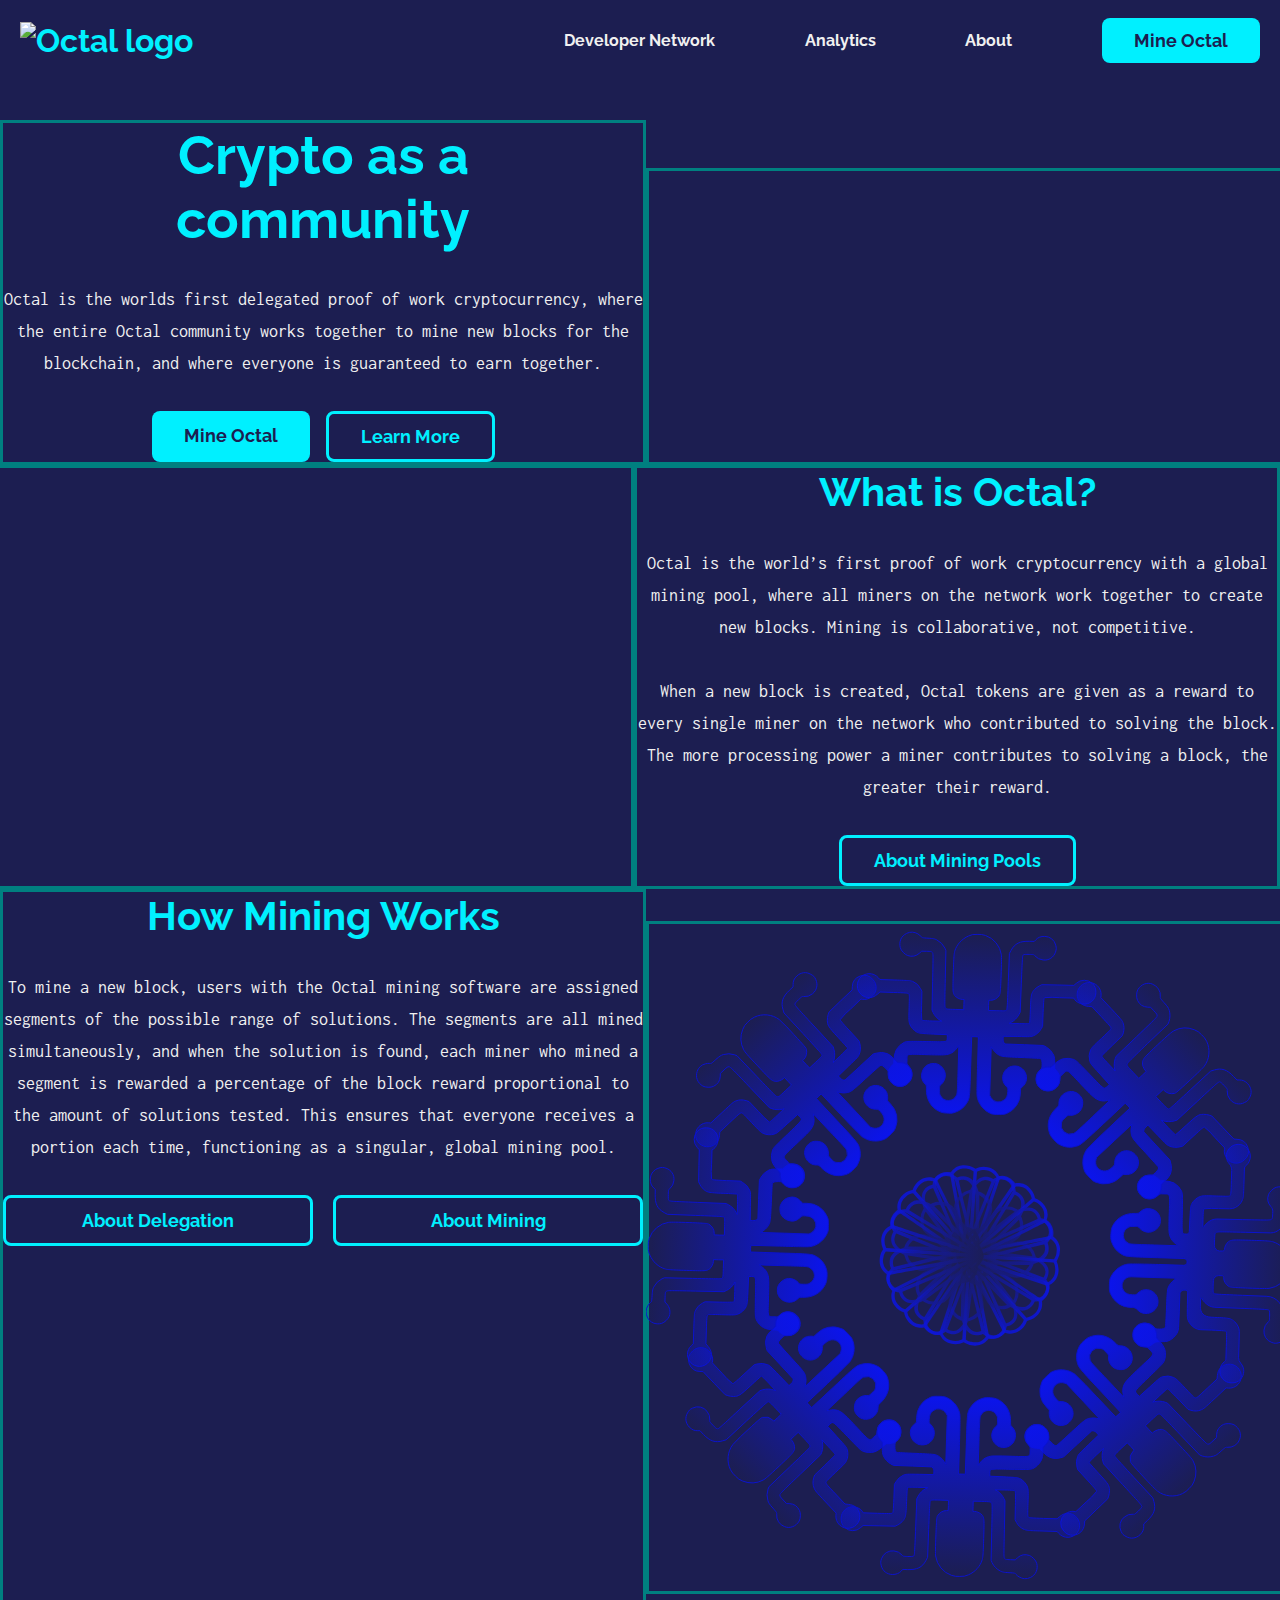
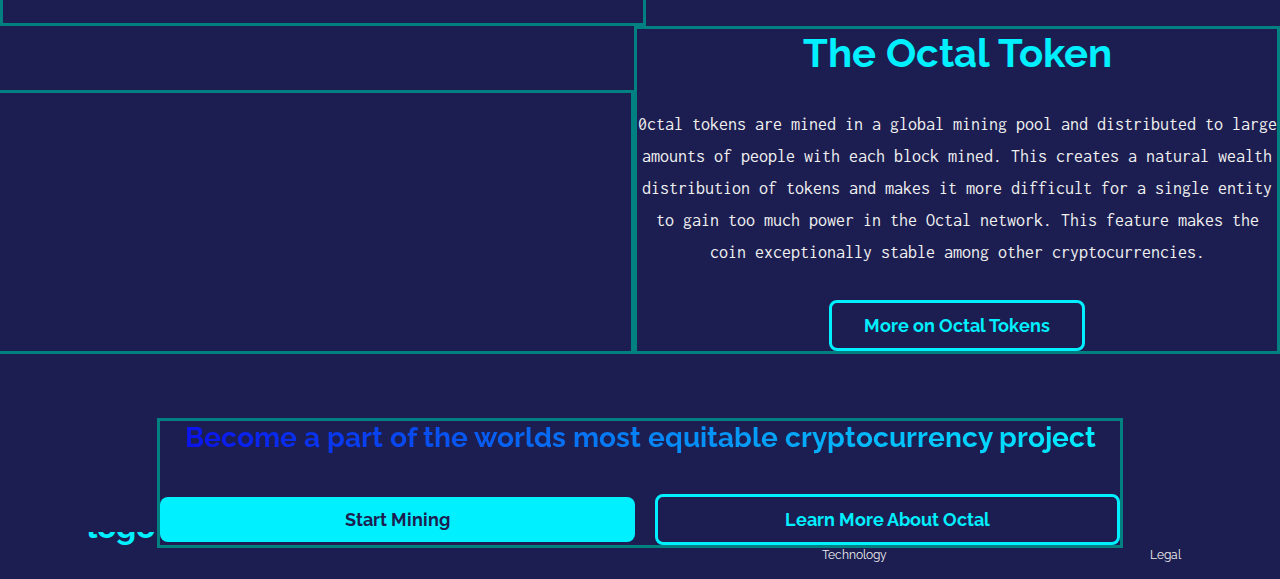
==== HTML/index.html @ 435a1a1a "Add files via upload" ====
<!DOCTYPE html>
<html lang="en-US" dir="ltr">
  <head>
    <meta charset="UTF-8" />
    <meta name="viewport" content="width=device-width, initial-scale=1.0" />
    <meta
      name="description"
      content="Become a part of the worlds first delegated proof of work (DPoW) cryptocurrency project"
    />
    <title>Octal</title>
    <link rel="dns-prefetch" href="https://fonts.googleapis.com" />
    <link rel="preconnect" href="https://fonts.gstatic.com" crossorigin />
    <link
      href="https://fonts.googleapis.com/css2?family=DM+Mono:wght@500&family=Inconsolata&family=Raleway:wght@400;700&display=swap"
      rel="stylesheet"
    />
    <link rel="canonical" href="index.html" />
    <link rel="stylesheet" href="../CSS/reset.css" />
    <link rel="stylesheet" href="../CSS/global.css" />
    <link rel="stylesheet" href="../CSS/index.css" />
    <link rel="stylesheet" href="../CSS/animations.css" />
    <script src="../JS/burger-button-scroll-forbid.js" defer></script>
    <!--forbid scrolling of page when burger button is clicked-->
    <script src="../JS/coin-explosion.js" defer></script>
    <!-- animate "coin explosion" on scroll-->
    <script src="../JS/CSS-file-loading-handler.js"></script>
    <!--conditionally load CSS files based upon media queries-->
    <script src="../JS/inline-svg-injector.js"></script>
    <!--conditionally insert inline SVGs based upon media queries-->

    <link
      rel="apple-touch-icon"
      sizes="180x180"
      href="C:\Users\joshu\Desktop\Portfolio Drafts\0o\Pre Alpha\Repository\Media\Favicon/apple-touch-icon.png"
    />
    <link
      rel="icon"
      type="image/png"
      sizes="32x32"
      href="C:\Users\joshu\Desktop\Portfolio Drafts\0o\Pre Alpha\Repository\Media\Favicon/favicon-32x32.png"
    />
    <link
      rel="icon"
      type="image/png"
      sizes="16x16"
      href="C:\Users\joshu\Desktop\Portfolio Drafts\0o\Pre Alpha\Repository\Media\Favicon/favicon-16x16.png"
    />
    <link
      rel="manifest"
      href="C:\Users\joshu\Desktop\Portfolio Drafts\0o\Pre Alpha\Repository\Media\Favicon/site.webmanifest"
    />
    <link
      rel="mask-icon"
      href="C:\Users\joshu\Desktop\Portfolio Drafts\0o\Pre Alpha\Repository\Media\Favicon/safari-pinned-tab.svg"
      color="#5bbad5"
    />
    <link
      rel="shortcut icon"
      href="C:\Users\joshu\Desktop\Portfolio Drafts\0o\Pre Alpha\Repository\Media\Favicon/favicon.ico"
    />
    <meta name="msapplication-TileColor" content="#1c1e51" />
    <meta
      name="msapplication-config"
      content="C:\Users\joshu\Desktop\Portfolio Drafts\0o\Pre Alpha\Repository\Media\Favicon/browserconfig.xml"
    />
    <meta name="theme-color" content="#1c1e51" />
  </head>
  <body>
    <!--all inline svgs have their components animated and therefore must be inserted as inline svgs. Do not replace with <img> tags.-->
    <header>
      <h1 class="logo"><img src="../Media/Images/logo.svg" alt="Octal logo" /></h1>
      <input type="checkbox" id="burger-button" />
      <label class="burger-button" for="burger-button">
        <div class="burger-button-line"></div>
        <div class="burger-button-line"></div>
        <div class="burger-button-line"></div>
      </label>
      <nav>
        <ul>
          <li><a class="nav" href="developer-network.html">Developer Network</a></li>
          <li><a class="nav" href="analytics.html">Analytics</a></li>
          <li><a class="nav" href="about.html">About</a></li>
          <li><a class="primary" href="mining-software-download.html">Mine Octal</a></li>
        </ul>
      </nav>
    </header>
    <main>
      <section class="intro">
        <div class="text-content">
          <h1>Crypto as a community</h1>
          <p>
            Octal is the worlds first delegated proof of work cryptocurrency, where the entire Octal community works
            together to mine new blocks for the blockchain, and where everyone is guaranteed to earn together.
          </p>
          <div class="buttons-content">
            <a class="primary" href="mining-software-download.html">Mine Octal</a>
            <a class="secondary" href="about.html">Learn More</a>
          </div>
        </div>
        <div class="visual-content">
          <svg
            class="upper-ring"
            width="540"
            height="329"
            viewBox="0 0 540 329"
            fill="none"
            xmlns="http://www.w3.org/2000/svg"
          >
            <g>
              <path
                class="c4"
                d="M187.5 164.6c-2.4 1.2-3.5 3.9-2.7 6.6.4 1.3 2.2 3 3.4 3.5 2 .6 4.2 0 5.5-1.3l.9-1h2.2c2 0 2.3.1 2.7.5.4.5.4 1.1.5 13.4l.2 13 .5 1c.7 1.4 2 2.8 3.3 3.5l.8.4h-4.4c-3.4 0-4.6 0-4.7-.3-.2-.1-.3-2.6-.3-6.7l-.1-6.4-.7-1.2c-.8-1.5-2-2.6-3.6-3.1-1-.4-1.7-.5-8.2-.5h-7l-.6-.7a5.5 5.5 0 1 0-6.2 8.7c2 .9 4 .5 6-1.1l1.1-1.1h6.3c5.3 0 6.3 0 6.7.3.5.4.5.4.5 6.5 0 5.6 0 6.2.5 7.3.6 1.5 1.9 2.9 3.4 3.7 1.1.5 1.3.5 7.5.6l6.5.1v1.3c0 2.2.5 2-9.6 2.2-8.6 0-8.8.1-10 .6a9 9 0 0 0-3.6 3.5c-.6 1.1-.9 2.8-.9 5 0 1.5 0 1.6-.6 2.1-.4.3-1 1.1-1.3 1.8a4 4 0 0 0-.5 2.6c.4 5 6.3 7 9.5 3.3 1-1.1 1.3-2 1.3-3.6 0-1.7-.3-2.6-1.5-3.8-.9-1-.9-1-.9-2.8 0-3-.6-2.8 8.1-2.7l9-.2a7.2 7.2 0 0 0 5.8-3.6l.6-1v11c0 10.2 0 11-.4 11.9a4 4 0 0 1-7.2.4c-.5-.8-.6-1.2-.6-2.7 0-1.8 0-1.9.7-2.5.4-.3 1-1 1.2-1.7 2-4-1.7-8.6-6-7.7a5.6 5.6 0 0 0-2.6 9.5c.7.6.7.8.7 2.1 0 4.6 2.2 8.3 6 10 1.2.7 1.8.8 3.6.9 1.6 0 2.4 0 3.3-.3a9.8 9.8 0 0 0 5.6-4.3c1.5-2.5 1.5-2.2 1.5-17.2v-13.5h3.1v13c0 7.6 0 13.4.2 14.1.6 3.1 2.8 6 5.7 7.4 1.4.7 1.6.7 4.2.7 2.4 0 2.7 0 3.8-.6a10 10 0 0 0 6-9.6v-2l1-1c1.5-1.4 2-3.4 1.4-5.4a5.2 5.2 0 0 0-2.6-3.2c-1-.5-1.5-.6-2.7-.6-4.9 0-7.2 6-3.6 9.4.7.7.8.8.8 2.3 0 1.8-.5 3-1.6 4a4 4 0 0 1-6-1l-.6-1v-22.1l.7 1 1.8 2c2 1.3 2.1 1.3 11.2 1.4 4.6 0 8.5.1 8.8.2.6.1 1 1 1 2.8 0 1.6 0 1.7-.8 2.4a5 5 0 0 0-1.8 4c0 3.2 2.3 5.4 5.4 5.4 3.2 0 5.4-2.3 5.4-5.4 0-1.7-.3-2.6-1.6-3.9l-.8-.9-.1-2.5c-.1-2-.2-2.8-.6-3.6a8 8 0 0 0-3.6-3.7l-1.2-.6h-8.8l-8.8-.1-.5-.6c-.3-.4-.4-1-.4-1.8v-1.2h6.4c6 0 6.4-.1 7.4-.6a7.5 7.5 0 0 0 3.4-3.3l.6-1v-6.5c.2-5.7.2-6.5.5-6.7.3-.2 2-.3 6.9-.3h6.5l.4.7c.7 1 2.3 1.7 3.6 1.9 3.3.3 6-2.1 6-5.4 0-1.7-.6-3-1.8-4.1a5.3 5.3 0 0 0-7.3.1l-1 1h-7.4l-7.3.1-1.1.6c-.6.4-1.5 1.1-2 1.7-1.6 1.7-1.7 2.2-1.8 9.2 0 3.3-.1 6.2-.2 6.3 0 .3-1.2.3-4.7.3h-4.6l1-.4a8.8 8.8 0 0 0 3.3-3.6l.6-1.2.1-13c.1-12.4.1-12.9.5-13.2.4-.2 1.1-.3 2.7-.3 2 0 2.2 0 2.6.5.8 1 2.3 1.7 3.8 1.8 2.6.3 4.9-1.3 5.6-3.7.4-1.4.4-1.8 0-3.3a5.2 5.2 0 0 0-5.2-3.8 5 5 0 0 0-4 1.7l-.6.8h-2.4c-4.3 0-6.6 1.2-8.1 4.4l-.8 1.5v12.8c-.2 12.4-.2 12.9-.6 13.2-.3.2-1.3.3-4.3.3H226V194h.8a5 5 0 0 0 4-2.5c.3-.6.4-1.8.5-8.8 0-5.4 0-8.6-.2-9.6-.7-4-3.7-7.5-7.6-8.7-1.2-.3-2-.4-3.8-.3-2 0-2.4.1-4 .8-3 1.5-5.1 4-6 7.1-.3 1.3-.3 2.7-.3 9.8 0 8.8 0 9.2 1 10.6.6.8 2.3 1.6 3.5 1.6h.8V198.7h-4c-3.7 0-4 0-4.4-.5-.4-.4-.4-1-.5-13.4l-.1-12.9-.6-1c-.7-1.6-2.1-3-3.7-3.7-1-.5-1.6-.6-4-.7-2.7 0-2.9 0-3.2-.6a5.5 5.5 0 0 0-6.7-1.3Z"
                fill="url(#paint0_linear)"
                fill-opacity=".2"
              />
              <path
                class="c3"
                d="M285.8 164.6c-2.4 1.2-3.5 3.9-2.7 6.6.4 1.3 2.2 3 3.4 3.5 2 .6 4.2 0 5.5-1.3l.9-1h2.2c2 0 2.3.1 2.7.5.4.5.4 1.1.5 13.4l.2 13 .5 1c.7 1.4 2 2.8 3.3 3.5l.8.4h-4.4c-3.4 0-4.6 0-4.7-.3-.2-.1-.3-2.6-.4-6.7v-6.4l-.7-1.2c-.8-1.5-2-2.6-3.6-3.1-1-.4-1.7-.5-8.2-.5h-7l-.6-.7a5.5 5.5 0 1 0-6.2 8.7c2 .9 4 .5 6-1.1l1.1-1.1h6.3c5.3 0 6.3 0 6.7.3.5.4.5.4.5 6.5 0 5.6 0 6.2.5 7.3.6 1.5 1.9 2.9 3.4 3.7 1.1.5 1.3.5 7.5.6l6.5.1v1.3c0 2.2.5 2-9.6 2.2-8.6 0-8.8.1-10 .6a9 9 0 0 0-3.6 3.5c-.6 1.1-.9 2.8-.9 5 0 1.5 0 1.6-.6 2.1-.4.3-1 1.1-1.3 1.8a4 4 0 0 0-.5 2.6c.4 5 6.3 7 9.5 3.3 1-1.1 1.3-2 1.3-3.6 0-1.7-.3-2.6-1.5-3.8-.9-1-.9-1-.9-2.8 0-3-.6-2.8 8.1-2.7l9-.2a7.2 7.2 0 0 0 5.8-3.6l.6-1v11c0 10.2 0 11-.4 11.9a4 4 0 0 1-7.2.4c-.5-.8-.6-1.2-.6-2.7 0-1.8 0-1.9.7-2.5.4-.3 1-1 1.2-1.7 2-4-1.7-8.6-6-7.7a5.6 5.6 0 0 0-2.6 9.5c.7.6.7.8.7 2.1 0 4.6 2.2 8.3 6 10 1.2.7 1.8.8 3.6.9 1.6 0 2.4 0 3.3-.3a9.8 9.8 0 0 0 5.6-4.3c1.5-2.5 1.5-2.2 1.5-17.2v-13.5h3.1v13c0 7.6 0 13.4.2 14.1.6 3.1 2.8 6 5.7 7.4 1.4.7 1.6.7 4.2.7 2.4 0 2.7 0 3.8-.6a10 10 0 0 0 6-9.6v-2l1-1c1.5-1.4 2-3.4 1.4-5.4a5.2 5.2 0 0 0-2.6-3.2c-1-.5-1.5-.6-2.7-.6-4.9 0-7.2 6-3.6 9.4.7.7.8.8.8 2.3 0 1.8-.5 3-1.6 4a4 4 0 0 1-6-1l-.6-1v-22.1l.7 1 1.8 2c2 1.3 2.1 1.3 11.2 1.4 4.6 0 8.5.1 8.8.2.6.1 1 1 1 2.8 0 1.6 0 1.7-.8 2.4a5 5 0 0 0-1.8 4c0 3.2 2.3 5.4 5.4 5.4 3.2 0 5.4-2.3 5.4-5.4 0-1.7-.3-2.6-1.6-3.9l-.8-.9-.1-2.5c-.1-2-.2-2.8-.6-3.6a8 8 0 0 0-3.6-3.7l-1.2-.6H341l-8.8-.1-.5-.6c-.3-.4-.4-1-.4-1.8v-1.2h6.4c6 0 6.4-.1 7.4-.6a7.5 7.5 0 0 0 3.4-3.3l.6-1v-6.5c.2-5.7.2-6.5.5-6.7.3-.2 2-.3 6.9-.3h6.5l.4.7c.7 1 2.3 1.7 3.6 1.9 3.3.3 6-2.1 6-5.4 0-1.7-.6-3-1.8-4.1a5.3 5.3 0 0 0-7.3.1l-1 1h-7.4l-7.3.1-1.1.6c-.6.4-1.5 1.1-2 1.7-1.6 1.7-1.7 2.2-1.8 9.2 0 3.3-.1 6.2-.2 6.3 0 .3-1.2.3-4.7.3H334l1-.4a8.8 8.8 0 0 0 3.3-3.6l.6-1.2.1-13c.1-12.4.1-12.9.5-13.2.4-.2 1.1-.3 2.7-.3 2 0 2.2 0 2.6.5.8 1 2.3 1.7 3.8 1.8 2.6.3 4.9-1.3 5.6-3.7.4-1.4.4-1.8 0-3.3a5.2 5.2 0 0 0-5.2-3.8 5 5 0 0 0-4 1.7l-.6.8h-2.4c-4.3 0-6.6 1.2-8.1 4.4l-.8 1.5v12.8c-.2 12.4-.2 12.9-.6 13.2-.3.2-1.3.3-4.3.3h-3.8V194h.8a5 5 0 0 0 4-2.5c.3-.6.4-1.7.5-8.8 0-5.4 0-8.6-.2-9.6-.7-4-3.7-7.5-7.6-8.7-1.2-.3-2-.4-3.8-.3-2 0-2.4.1-4 .8-3 1.5-5.1 4-6 7.1-.3 1.3-.3 2.7-.3 9.8 0 8.8 0 9.2 1 10.6.6.8 2.4 1.6 3.5 1.6h.8V198.7h-4c-3.7 0-4 0-4.4-.5-.4-.4-.4-1-.5-13.4L304 172l-.6-1c-.7-1.6-2.1-3-3.7-3.7-1-.5-1.6-.6-4-.7-2.7 0-2.9 0-3.2-.6a5.5 5.5 0 0 0-6.7-1.3Z"
                fill="url(#paint1_linear)"
                fill-opacity=".2"
              />
              <path
                class="b4"
                d="M187.5 82.6c-2.4 1.2-3.5 3.9-2.7 6.6.4 1.3 2.2 3.1 3.4 3.5 2 .6 4.2 0 5.5-1.3l.9-1h2.2c2 0 2.3.1 2.7.5.4.5.4 1.1.5 13.4l.2 13 .5 1c.7 1.4 2 2.8 3.3 3.5l.8.4h-4.4c-3.4 0-4.6 0-4.7-.3-.2-.1-.3-2.6-.3-6.7l-.1-6.4-.7-1.2c-.8-1.5-2-2.6-3.6-3.1-1-.4-1.7-.5-8.2-.5h-7l-.6-.7a5.5 5.5 0 1 0-6.2 8.7c2 .9 4 .5 6-1.1l1.1-1.1h6.3c5.3 0 6.3 0 6.7.3.5.4.5.4.5 6.5 0 5.6 0 6.2.5 7.3.6 1.5 1.9 2.9 3.4 3.7 1.1.5 1.3.5 7.5.6l6.5.1v1.3c0 2.2.5 2-9.6 2.2-8.6 0-8.8.1-10 .6a9 9 0 0 0-3.6 3.5c-.6 1.1-.9 2.9-.9 5 0 1.5 0 1.6-.6 2.1-.4.3-1 1.1-1.3 1.8a4 4 0 0 0-.5 2.6c.4 5 6.3 7 9.5 3.3 1-1.1 1.3-2 1.3-3.6 0-1.7-.3-2.6-1.5-3.8-.9-1-.9-1-.9-2.8 0-3-.6-2.8 8.1-2.7l9-.2a7.2 7.2 0 0 0 5.8-3.6l.6-1v11c0 10.2 0 11-.4 11.9a4 4 0 0 1-7.2.4c-.5-.8-.6-1.2-.6-2.7 0-1.8 0-1.9.7-2.5.4-.3 1-1 1.2-1.7 2-4-1.7-8.6-6-7.7a5.6 5.6 0 0 0-2.6 9.5c.7.6.7.8.7 2.1 0 4.6 2.2 8.3 6 10 1.2.7 1.8.8 3.6.9 1.6 0 2.4 0 3.3-.3a9.8 9.8 0 0 0 5.6-4.3c1.5-2.5 1.5-2.2 1.5-17.2v-13.5h3.1v13c0 7.6 0 13.4.2 14.1.6 3.1 2.8 6 5.7 7.4 1.4.7 1.6.7 4.2.7 2.4 0 2.7 0 3.8-.6a10 10 0 0 0 6-9.6v-2l1-1c1.5-1.4 2-3.4 1.4-5.4a5.2 5.2 0 0 0-2.6-3.2c-1-.5-1.5-.6-2.7-.6-4.9 0-7.2 6-3.6 9.4.7.7.8.8.8 2.3 0 1.8-.5 3-1.6 4a4 4 0 0 1-6-1l-.6-1v-22.1l.7 1 1.8 2c2 1.3 2.1 1.3 11.2 1.4 4.6 0 8.5.1 8.8.2.6.1 1 1 1 2.8 0 1.6 0 1.7-.8 2.4a5 5 0 0 0-1.8 4c0 3.2 2.3 5.4 5.4 5.4 3.2 0 5.4-2.3 5.4-5.4 0-1.7-.3-2.6-1.6-3.9l-.8-.9-.1-2.5c-.1-2-.2-2.8-.6-3.6a8 8 0 0 0-3.6-3.7l-1.2-.6h-8.8l-8.8-.1-.5-.6c-.3-.4-.4-1-.4-1.8v-1.2h6.4c6 0 6.4-.1 7.4-.6a7.5 7.5 0 0 0 3.4-3.3l.6-1v-6.5c.2-5.7.2-6.5.5-6.7.3-.2 2-.3 6.9-.3h6.5l.4.7c.7 1 2.3 1.7 3.6 1.9 3.3.3 6-2.1 6-5.4 0-1.7-.6-3-1.8-4.1a5.3 5.3 0 0 0-7.3.1l-1 1h-7.4l-7.3.1-1.1.6c-.6.4-1.5 1.1-2 1.7-1.6 1.7-1.7 2.2-1.8 9.2 0 3.3-.1 6.2-.2 6.3 0 .3-1.2.3-4.7.3h-4.6l1-.4a8.8 8.8 0 0 0 3.3-3.6l.6-1.2.1-13c.1-12.4.1-12.9.5-13.2.4-.2 1.1-.3 2.7-.3 2 0 2.2 0 2.6.5.8 1 2.3 1.7 3.8 1.9 2.6.2 4.9-1.4 5.6-3.8.4-1.4.4-1.8 0-3.3a5.2 5.2 0 0 0-5.2-3.8 5 5 0 0 0-4 1.7l-.6.8h-2.4c-4.3 0-6.6 1.2-8.1 4.4l-.8 1.5v12.8c-.2 12.4-.2 12.9-.6 13.2-.3.2-1.3.3-4.3.3H226V112h.8a5 5 0 0 0 4-2.5c.3-.6.4-1.7.5-8.8 0-5.4 0-8.6-.2-9.6-.7-4-3.7-7.5-7.6-8.7-1.2-.3-2-.4-3.8-.3-2 0-2.4.1-4 .8-3 1.5-5.1 4-6 7.1-.3 1.3-.3 2.7-.3 9.8 0 8.8 0 9.2 1 10.6.6.8 2.3 1.6 3.5 1.6h.8V116.7h-4c-3.7 0-4 0-4.4-.5-.4-.4-.4-1-.5-13.4l-.1-12.9-.6-1c-.7-1.6-2.1-3-3.7-3.7-1-.5-1.6-.6-4-.7-2.7 0-2.9 0-3.2-.6a5.5 5.5 0 0 0-6.7-1.3Z"
                fill="url(#paint2_linear)"
                fill-opacity=".5"
              />
              <path
                class="b3"
                d="M285.8 82.6c-2.4 1.2-3.5 3.9-2.7 6.6.4 1.3 2.2 3.1 3.4 3.5 2 .6 4.2 0 5.5-1.3l.9-1h2.2c2 0 2.3.1 2.7.5.4.5.4 1.1.5 13.4l.2 13 .5 1c.7 1.4 2 2.8 3.3 3.5l.8.4h-4.4c-3.4 0-4.6 0-4.7-.3-.2-.1-.3-2.6-.4-6.7v-6.4l-.7-1.2c-.8-1.5-2-2.6-3.6-3.1-1-.4-1.7-.5-8.2-.5h-7l-.6-.7a5.5 5.5 0 1 0-6.2 8.7c2 .9 4 .5 6-1.1l1.1-1.1h6.3c5.3 0 6.3 0 6.7.4.5.3.5.3.5 6.4 0 5.6 0 6.2.5 7.3.6 1.5 1.9 2.9 3.4 3.7 1.1.5 1.3.5 7.5.6l6.5.1v1.3c0 2.2.5 2-9.6 2.2-8.6 0-8.8.1-10 .6a9 9 0 0 0-3.6 3.5c-.6 1.1-.9 2.9-.9 5 0 1.5 0 1.6-.6 2.1-.4.3-1 1.1-1.3 1.8a4 4 0 0 0-.5 2.6c.4 5 6.3 7 9.5 3.3 1-1.1 1.3-2 1.3-3.6 0-1.7-.3-2.6-1.5-3.8-.9-1-.9-1-.9-2.8 0-3-.6-2.8 8.1-2.7l9-.2a7.2 7.2 0 0 0 5.8-3.6l.6-1v11c0 10.2 0 11-.4 11.9a4 4 0 0 1-7.2.4c-.5-.8-.6-1.2-.6-2.7 0-1.8 0-1.9.7-2.5.4-.3 1-1 1.2-1.7 2-4-1.7-8.6-6-7.7a5.6 5.6 0 0 0-2.6 9.5c.7.6.7.8.7 2.1 0 4.6 2.2 8.3 6 10 1.2.7 1.8.8 3.6.9 1.6 0 2.4 0 3.3-.3a9.8 9.8 0 0 0 5.6-4.3c1.5-2.5 1.5-2.2 1.5-17.2v-13.5h3.1v13c0 7.6 0 13.4.2 14.1.6 3.1 2.8 6 5.7 7.4 1.4.7 1.6.7 4.2.7 2.4 0 2.7 0 3.8-.6a10 10 0 0 0 6-9.6v-2l1-1c1.5-1.4 2-3.4 1.4-5.4a5.2 5.2 0 0 0-2.6-3.2c-1-.5-1.5-.6-2.7-.6-4.9 0-7.2 6-3.6 9.4.7.7.8.8.8 2.3 0 1.8-.5 3-1.6 4a4 4 0 0 1-6-1l-.6-1v-22.1l.7 1 1.8 2c2 1.3 2.1 1.3 11.2 1.4 4.6 0 8.5.1 8.8.2.6.1 1 1 1 2.8 0 1.6 0 1.7-.8 2.4a5 5 0 0 0-1.8 4c0 3.2 2.3 5.4 5.4 5.4 3.2 0 5.4-2.3 5.4-5.4 0-1.7-.3-2.6-1.6-3.9l-.8-.9-.1-2.5c-.1-2-.2-2.8-.6-3.6a8 8 0 0 0-3.6-3.7l-1.2-.6H341l-8.8-.1-.5-.6c-.3-.4-.4-1-.4-1.8v-1.2h6.4c6 0 6.4-.1 7.4-.6a7.5 7.5 0 0 0 3.4-3.3l.6-1v-6.5c.2-5.7.2-6.5.5-6.7.3-.2 2-.3 6.9-.3h6.5l.4.7c.7 1 2.3 1.7 3.6 1.9 3.3.3 6-2.1 6-5.4 0-1.7-.6-3-1.8-4.1a5.3 5.3 0 0 0-7.3.1l-1 1h-7.4l-7.3.1-1.1.6c-.6.4-1.5 1.1-2 1.7-1.6 1.7-1.7 2.2-1.8 9.2 0 3.3-.1 6.2-.2 6.3 0 .3-1.2.3-4.7.3H334l1-.4a8.8 8.8 0 0 0 3.3-3.6l.6-1.2.1-13c.1-12.4.1-12.9.5-13.2.4-.2 1.1-.3 2.7-.3 2 0 2.2 0 2.6.5.8 1 2.3 1.7 3.8 1.9 2.6.2 4.9-1.4 5.6-3.8.4-1.4.4-1.8 0-3.3a5.2 5.2 0 0 0-5.2-3.8 5 5 0 0 0-4 1.7l-.6.8h-2.4c-4.3 0-6.6 1.2-8.1 4.4l-.8 1.5v12.8c-.2 12.4-.2 12.9-.6 13.2-.3.2-1.3.3-4.3.3h-3.8V112h.8a5 5 0 0 0 4-2.5c.3-.6.4-1.7.5-8.8 0-5.4 0-8.6-.2-9.6-.7-4-3.7-7.5-7.6-8.7-1.2-.3-2-.4-3.8-.3-2 0-2.4.1-4 .8-3 1.5-5.1 4-6 7.1-.3 1.3-.3 2.7-.3 9.8 0 8.8 0 9.2 1 10.6.6.8 2.4 1.6 3.5 1.6h.8V116.7h-4c-3.7 0-4 0-4.4-.5-.4-.4-.4-1-.5-13.4L304 90l-.6-1c-.7-1.6-2.1-3-3.7-3.7-1-.5-1.6-.6-4-.7-2.7 0-2.9 0-3.2-.6a5.5 5.5 0 0 0-6.7-1.3Z"
                fill="url(#paint3_linear)"
                fill-opacity=".5"
              />
              <path
                class="a4"
                d="M187.5.6c-2.4 1.2-3.5 3.9-2.7 6.6.4 1.3 2.2 3.1 3.4 3.5 2 .6 4.2 0 5.5-1.3l.9-1h2.2c2 0 2.3.1 2.7.5.4.5.4 1.1.5 13.4l.2 13 .5 1c.7 1.4 2 2.8 3.3 3.5l.8.4h-4.4c-3.4 0-4.6 0-4.7-.3-.2-.1-.3-2.6-.3-6.7l-.1-6.4-.7-1.2c-.8-1.5-2-2.6-3.6-3.1-1-.4-1.7-.5-8.2-.5h-7l-.6-.7A5.5 5.5 0 1 0 169 30c2 .9 4 .5 6-1.1l1.1-1.1h6.3c5.3 0 6.3 0 6.7.3.5.4.5.4.5 6.5 0 5.6 0 6.2.5 7.3.6 1.5 1.9 2.9 3.4 3.7 1.1.5 1.3.5 7.5.6l6.5.1v1.3c0 2.2.5 2-9.6 2.2-8.6 0-8.8.1-10 .6a9 9 0 0 0-3.6 3.5c-.6 1.1-.9 2.9-.9 5 0 1.5 0 1.6-.6 2.1-.4.3-1 1.1-1.3 1.8a4 4 0 0 0-.5 2.6c.4 5 6.3 7 9.5 3.3 1-1.1 1.3-2 1.3-3.6 0-1.7-.3-2.6-1.5-3.8-.9-1-.9-1-.9-2.8 0-3-.6-2.8 8.1-2.7l9-.2a7.2 7.2 0 0 0 5.8-3.6l.6-1v11c0 10.2 0 11-.4 11.9a4 4 0 0 1-7.2.4c-.5-.8-.6-1.2-.6-2.7 0-1.8 0-1.9.7-2.5.4-.3 1-1 1.2-1.7 2-4-1.7-8.6-6-7.7a5.6 5.6 0 0 0-2.6 9.5c.7.6.7.8.7 2.1 0 4.6 2.2 8.3 6 10 1.2.7 1.8.8 3.6.9 1.6 0 2.4 0 3.3-.3a9.8 9.8 0 0 0 5.6-4.3c1.5-2.5 1.5-2.2 1.5-17.2V46.9h3.1v13c0 7.6 0 13.4.2 14.1.6 3.1 2.8 6 5.7 7.4 1.4.7 1.6.7 4.2.7 2.4 0 2.7 0 3.8-.6a10 10 0 0 0 6-9.6v-2l1-1c1.5-1.4 2-3.4 1.4-5.4a5.2 5.2 0 0 0-2.6-3.2c-1-.5-1.5-.6-2.7-.6-4.9 0-7.2 6-3.6 9.4.7.7.8.8.8 2.3 0 1.8-.5 3-1.6 4a4 4 0 0 1-6-1l-.6-1V51.3l.7 1 1.8 2c2 1.3 2.1 1.3 11.2 1.4 4.6 0 8.5.1 8.8.2.6.1 1 1 1 2.8 0 1.6 0 1.7-.8 2.4a5 5 0 0 0-1.8 4c0 3.2 2.3 5.4 5.4 5.4 3.2 0 5.4-2.3 5.4-5.4 0-1.7-.3-2.6-1.6-3.9l-.8-.9-.1-2.5c-.1-2-.2-2.8-.6-3.6a8 8 0 0 0-3.6-3.7l-1.2-.6h-8.8l-8.8-.1-.5-.6c-.3-.4-.4-1-.4-1.8v-1.2h6.4c6 0 6.4-.1 7.4-.6a7.5 7.5 0 0 0 3.4-3.3l.6-1v-6.5c.2-5.7.2-6.5.5-6.7.3-.2 2-.3 6.9-.3h6.5l.4.7c.7 1 2.3 1.7 3.6 1.9 3.3.3 6-2.1 6-5.4 0-1.7-.6-3-1.8-4.1a5.3 5.3 0 0 0-7.3.1l-1 1h-7.4l-7.3.1-1.1.6c-.6.4-1.5 1.1-2 1.7-1.6 1.7-1.7 2.2-1.8 9.2 0 3.3-.1 6.2-.2 6.3 0 .3-1.2.3-4.7.3h-4.6l1-.4a8.8 8.8 0 0 0 3.3-3.6l.6-1.2.1-13c.1-12.4.1-12.9.5-13.2.4-.2 1.1-.3 2.7-.3 2 0 2.2 0 2.6.5.8 1 2.3 1.7 3.8 1.9 2.6.2 4.9-1.4 5.6-3.8.4-1.4.4-1.8 0-3.3a5.2 5.2 0 0 0-5.2-3.8 5 5 0 0 0-4 1.7l-.6.8h-2.4c-4.3 0-6.6 1.2-8.1 4.4l-.8 1.5v12.8c-.2 12.4-.2 12.9-.6 13.2-.3.2-1.3.3-4.3.3H226V30h.8a5 5 0 0 0 4-2.5c.3-.6.4-1.7.5-8.8 0-5.4 0-8.6-.2-9.6-.7-4-3.7-7.5-7.6-8.7-1.2-.3-2-.4-3.8-.3-2 0-2.4.1-4 .8-3 1.5-5.1 4-6 7.1-.3 1.3-.3 2.7-.3 9.8 0 8.8 0 9.2 1 10.6.6.8 2.3 1.6 3.5 1.6h.8V34.7h-4c-3.7 0-4 0-4.4-.5-.4-.4-.4-1-.5-13.4L205.7 8l-.6-1c-.7-1.6-2.1-3-3.7-3.7-1-.5-1.6-.6-4-.7-2.7 0-2.9 0-3.2-.6a5.5 5.5 0 0 0-6.7-1.3Z"
                fill="url(#paint4_linear)"
              />
              <path
                class="a3"
                d="M285.8.6c-2.4 1.2-3.5 3.9-2.7 6.6.4 1.3 2.2 3.1 3.4 3.5 2 .6 4.2 0 5.5-1.3l.9-1h2.2c2 0 2.3.1 2.7.5.4.5.4 1.1.5 13.4l.2 13 .5 1c.7 1.4 2 2.8 3.3 3.5l.8.4h-4.4c-3.4 0-4.6 0-4.7-.3-.2-.1-.3-2.6-.4-6.7v-6.4l-.7-1.2c-.8-1.5-2-2.6-3.6-3.1-1-.4-1.7-.5-8.2-.5h-7l-.6-.7a5.5 5.5 0 1 0-6.2 8.7c2 .9 4 .5 6-1.1l1.1-1.1h6.3c5.3 0 6.3 0 6.7.3.5.4.5.4.5 6.5 0 5.6 0 6.2.5 7.3.6 1.5 1.9 2.9 3.4 3.7 1.1.5 1.3.5 7.5.6l6.5.1v1.3c0 2.2.5 2-9.6 2.2-8.6 0-8.8.1-10 .6a9 9 0 0 0-3.6 3.5c-.6 1.1-.9 2.9-.9 5 0 1.5 0 1.6-.6 2.1-.4.3-1 1.1-1.3 1.8a4 4 0 0 0-.5 2.6c.4 5 6.3 7 9.5 3.3 1-1.1 1.3-2 1.3-3.6 0-1.7-.3-2.6-1.5-3.8-.9-1-.9-1-.9-2.8 0-3-.6-2.8 8.1-2.7l9-.2a7.2 7.2 0 0 0 5.8-3.6l.6-1v11c0 10.2 0 11-.4 11.9a4 4 0 0 1-7.2.4c-.5-.8-.6-1.2-.6-2.7 0-1.8 0-1.9.7-2.5.4-.3 1-1 1.2-1.7 2-4-1.7-8.6-6-7.7a5.6 5.6 0 0 0-2.6 9.5c.7.6.7.8.7 2.1 0 4.6 2.2 8.3 6 10 1.2.7 1.8.8 3.6.9 1.6 0 2.4 0 3.3-.3a9.8 9.8 0 0 0 5.6-4.3c1.5-2.5 1.5-2.2 1.5-17.2V46.9h3.1v13c0 7.6 0 13.4.2 14.1.6 3.1 2.8 6 5.7 7.4 1.4.7 1.6.7 4.2.7 2.4 0 2.7 0 3.8-.6a10 10 0 0 0 6-9.6v-2l1-1c1.5-1.4 2-3.4 1.4-5.4a5.2 5.2 0 0 0-2.6-3.2c-1-.5-1.5-.6-2.7-.6-4.9 0-7.2 6-3.6 9.4.7.7.8.8.8 2.3 0 1.9-.5 3-1.6 4a4 4 0 0 1-6-1l-.6-1V51.3l.7 1 1.8 2c2 1.3 2.1 1.3 11.2 1.4 4.6 0 8.5.1 8.8.2.6.1 1 1 1 2.8 0 1.6 0 1.7-.8 2.4a5 5 0 0 0-1.8 4c0 3.2 2.3 5.4 5.4 5.4 3.2 0 5.4-2.3 5.4-5.4 0-1.7-.3-2.6-1.6-3.9l-.8-.9-.1-2.5c-.1-2-.2-2.8-.6-3.6a8 8 0 0 0-3.6-3.7L350 50H341l-8.8-.1-.5-.6c-.3-.4-.4-1-.4-1.8v-1.2h6.4c6 0 6.4-.1 7.4-.6a7.5 7.5 0 0 0 3.4-3.3l.6-1v-6.5c.2-5.7.2-6.5.5-6.7.3-.2 2-.3 6.9-.3h6.5l.4.7c.7 1 2.3 1.7 3.6 1.9 3.3.3 6-2.1 6-5.4 0-1.7-.6-3-1.8-4.1a5.3 5.3 0 0 0-7.3.1l-1 1h-7.4l-7.3.1-1.1.6c-.6.4-1.5 1.1-2 1.7-1.6 1.7-1.7 2.2-1.8 9.2 0 3.3-.1 6.2-.2 6.3 0 .3-1.2.3-4.7.3H334l1-.4a8.8 8.8 0 0 0 3.3-3.6l.6-1.2.1-13c.1-12.4.1-12.9.5-13.2.4-.2 1.1-.3 2.7-.3 2 0 2.2 0 2.6.5.8 1 2.3 1.7 3.8 1.9 2.6.2 4.9-1.4 5.6-3.8.4-1.4.4-1.8 0-3.3a5.2 5.2 0 0 0-5.2-3.8 5 5 0 0 0-4 1.7l-.6.8h-2.4c-4.3 0-6.6 1.2-8.1 4.4l-.8 1.5v12.8c-.2 12.4-.2 12.9-.6 13.2-.3.2-1.3.3-4.3.3h-3.8V30h.8a5 5 0 0 0 4-2.5c.3-.6.4-1.7.5-8.8 0-5.4 0-8.6-.2-9.6-.7-4-3.7-7.5-7.6-8.7-1.2-.3-2-.4-3.8-.3-2 0-2.4.1-4 .8-3 1.5-5.1 4-6 7.1-.3 1.3-.3 2.7-.3 9.8 0 8.8 0 9.2 1 10.6.6.8 2.4 1.6 3.5 1.6h.8V34.7h-4c-3.7 0-4 0-4.4-.5-.4-.4-.4-1-.5-13.4L304 8l-.6-1c-.7-1.6-2.1-3-3.7-3.7-1-.5-1.6-.6-4-.7-2.7 0-2.9 0-3.2-.6a5.5 5.5 0 0 0-6.7-1.3Z"
                fill="url(#paint5_linear)"
              />
              <path
                class="c2"
                d="M368.8 205.6c-2.4 1.2-3.5 3.9-2.7 6.6.4 1.3 2.2 3 3.4 3.5 2 .6 4.2 0 5.5-1.3l.9-1h2.2c2 0 2.3.1 2.7.5.4.5.4 1.1.5 13.4l.2 13 .5 1c.7 1.4 2 2.8 3.3 3.5l.8.4h-4.4c-3.4 0-4.6 0-4.7-.3-.2-.1-.3-2.6-.4-6.7v-6.4l-.7-1.2c-.8-1.5-2-2.6-3.6-3.1-1-.4-1.7-.5-8.2-.5h-7l-.6-.7a5.5 5.5 0 1 0-6.2 8.7c2 .9 4 .5 6-1.1l1.1-1.1h6.3c5.3 0 6.3 0 6.7.3.5.4.5.4.5 6.5 0 5.6 0 6.2.5 7.3.6 1.5 1.9 2.9 3.4 3.7 1.1.5 1.3.5 7.5.6l6.5.1v1.3c0 2.2.5 2-9.6 2.2-8.6 0-8.8.1-10 .6a9 9 0 0 0-3.6 3.5c-.6 1.1-.9 2.9-.9 5 0 1.5 0 1.6-.6 2.1-.4.3-1 1.1-1.3 1.8a4 4 0 0 0-.5 2.6c.4 5 6.3 7 9.5 3.3 1-1.1 1.3-2 1.3-3.6 0-1.7-.3-2.6-1.5-3.8-.9-1-.9-1-.9-2.8 0-3-.6-2.8 8.1-2.7l9-.2a7.2 7.2 0 0 0 5.8-3.6l.6-1v11c0 10.2 0 11-.4 11.9a4 4 0 0 1-7.2.4c-.5-.8-.6-1.2-.6-2.7 0-1.8 0-1.9.7-2.5.4-.3 1-1 1.2-1.7 2-4-1.7-8.6-6-7.7a5.6 5.6 0 0 0-2.6 9.5c.7.6.7.8.7 2.1 0 4.6 2.2 8.3 6 10 1.2.7 1.8.8 3.6.9 1.6 0 2.4 0 3.3-.3a9.8 9.8 0 0 0 5.6-4.3c1.5-2.5 1.5-2.2 1.5-17.2v-13.5h3.1v13c0 7.6 0 13.4.2 14.1.6 3.1 2.8 6 5.7 7.4 1.4.7 1.6.7 4.2.7 2.4 0 2.7 0 3.8-.6a10 10 0 0 0 6-9.6v-2l1-1c1.5-1.4 2-3.4 1.4-5.4a5.2 5.2 0 0 0-2.6-3.2c-1-.5-1.5-.6-2.7-.6-4.9 0-7.2 6-3.6 9.4.7.7.8.8.8 2.3 0 1.8-.5 3-1.6 4a4 4 0 0 1-6-1l-.6-1v-22.1l.7 1 1.8 2c2 1.3 2.1 1.3 11.2 1.4 4.6 0 8.5.1 8.8.2.6.1 1 1 1 2.8 0 1.6 0 1.7-.8 2.4a5 5 0 0 0-1.8 4c0 3.2 2.3 5.4 5.4 5.4 3.2 0 5.4-2.3 5.4-5.4 0-1.7-.3-2.6-1.6-3.9l-.8-.9-.1-2.5c-.1-2-.2-2.8-.6-3.6a8 8 0 0 0-3.6-3.7l-1.2-.6H424l-8.8-.1-.5-.6c-.3-.4-.4-1-.4-1.8v-1.2h6.4c6 0 6.4-.1 7.4-.6a7.5 7.5 0 0 0 3.4-3.3l.6-1v-6.5c.2-5.7.2-6.5.5-6.7.3-.2 2-.3 6.9-.3h6.5l.4.7c.7 1 2.3 1.7 3.6 1.9 3.3.3 6-2.1 6-5.4 0-1.7-.6-3-1.8-4.1a5.3 5.3 0 0 0-7.3.1l-1 1h-7.4l-7.3.1-1.1.6c-.6.4-1.5 1.1-2 1.7-1.6 1.7-1.7 2.2-1.8 9.2 0 3.3-.1 6.2-.2 6.3 0 .3-1.2.3-4.7.3H417l1-.4a8.8 8.8 0 0 0 3.3-3.6l.6-1.2.1-13c.1-12.4.1-12.9.5-13.2.4-.2 1.1-.3 2.7-.3 2 0 2.2 0 2.6.5.8 1 2.3 1.7 3.8 1.8 2.6.3 4.9-1.3 5.6-3.7.4-1.4.4-1.8 0-3.3a5.2 5.2 0 0 0-5.2-3.8 5 5 0 0 0-4 1.7l-.6.8h-2.4c-4.3 0-6.6 1.2-8.1 4.4l-.8 1.5v12.8c-.2 12.4-.2 12.9-.6 13.2-.3.2-1.3.3-4.3.3h-3.8V235h.8a5 5 0 0 0 4-2.5c.3-.6.4-1.8.5-8.8 0-5.4 0-8.6-.2-9.6-.7-4-3.7-7.5-7.6-8.7-1.2-.3-2-.4-3.8-.3-2 0-2.4.1-4 .8-3 1.5-5.1 4-6 7.1-.3 1.3-.3 2.7-.3 9.8 0 8.8 0 9.2 1 10.6.6.8 2.4 1.6 3.5 1.6h.8V239.7h-4c-3.7 0-4 0-4.4-.5-.4-.4-.4-1-.5-13.4L387 213l-.6-1c-.7-1.6-2.1-3-3.7-3.7-1-.5-1.6-.6-4-.7-2.7 0-2.9 0-3.2-.6a5.5 5.5 0 0 0-6.7-1.3Z"
                fill="url(#paint6_linear)"
                fill-opacity=".2"
              />
              <path
                class="b2"
                d="M368.8 123.6c-2.4 1.2-3.5 3.9-2.7 6.6.4 1.3 2.2 3.1 3.4 3.5 2 .6 4.2 0 5.5-1.3l.9-1h2.2c2 0 2.3.1 2.7.5.4.5.4 1.1.5 13.4l.2 13 .5 1c.7 1.4 2 2.8 3.3 3.5l.8.4h-4.4c-3.4 0-4.6 0-4.7-.3-.2-.1-.3-2.6-.4-6.7v-6.4l-.7-1.2c-.8-1.5-2-2.6-3.6-3.1-1-.4-1.7-.5-8.2-.5h-7l-.6-.7a5.5 5.5 0 1 0-6.2 8.7c2 .9 4 .5 6-1.1l1.1-1.1h6.3c5.3 0 6.3 0 6.7.3.5.4.5.4.5 6.5 0 5.6 0 6.2.5 7.3.6 1.5 1.9 2.9 3.4 3.7 1.1.5 1.3.5 7.5.6l6.5.1v1.3c0 2.2.5 2-9.6 2.2-8.6 0-8.8.1-10 .6a9 9 0 0 0-3.6 3.5c-.6 1.1-.9 2.9-.9 5 0 1.5 0 1.6-.6 2.1-.4.3-1 1.1-1.3 1.8a4 4 0 0 0-.5 2.6c.4 5 6.3 7 9.5 3.3 1-1.1 1.3-2 1.3-3.6 0-1.7-.3-2.6-1.5-3.8-.9-1-.9-1-.9-2.8 0-3-.6-2.8 8.1-2.7l9-.2a7.2 7.2 0 0 0 5.8-3.6l.6-1v11c0 10.2 0 11-.4 11.9a4 4 0 0 1-7.2.4c-.5-.8-.6-1.2-.6-2.7 0-1.8 0-1.9.7-2.5.4-.3 1-1 1.2-1.7 2-4-1.7-8.6-6-7.7a5.6 5.6 0 0 0-2.6 9.5c.7.6.7.8.7 2.1 0 4.6 2.2 8.3 6 10 1.2.7 1.8.8 3.6.9 1.6 0 2.4 0 3.3-.3a9.8 9.8 0 0 0 5.6-4.3c1.5-2.5 1.5-2.2 1.5-17.2v-13.5h3.1v13c0 7.6 0 13.4.2 14.1.6 3.1 2.8 6 5.7 7.4 1.4.7 1.6.7 4.2.7 2.4 0 2.7 0 3.8-.6a10 10 0 0 0 6-9.6v-2l1-1c1.5-1.4 2-3.4 1.4-5.4a5.2 5.2 0 0 0-2.6-3.2c-1-.5-1.5-.6-2.7-.6-4.9 0-7.2 6-3.6 9.4.7.7.8.8.8 2.3 0 1.8-.5 3-1.6 4a4 4 0 0 1-6-1l-.6-1v-22.1l.7 1 1.8 2c2 1.3 2.1 1.3 11.2 1.4 4.6 0 8.5.1 8.8.2.6.1 1 1 1 2.8 0 1.6 0 1.7-.8 2.4a5 5 0 0 0-1.8 4c0 3.2 2.3 5.4 5.4 5.4 3.2 0 5.4-2.3 5.4-5.4 0-1.7-.3-2.6-1.6-3.9l-.8-.9-.1-2.5c-.1-2-.2-2.8-.6-3.6a8 8 0 0 0-3.6-3.7l-1.2-.6H424l-8.8-.1-.5-.6c-.3-.4-.4-1-.4-1.8v-1.2h6.4c6 0 6.4-.1 7.4-.6a7.5 7.5 0 0 0 3.4-3.3l.6-1v-6.5c.2-5.7.2-6.5.5-6.7.3-.2 2-.3 6.9-.3h6.5l.4.7c.7 1 2.3 1.7 3.6 1.9 3.3.3 6-2.1 6-5.4 0-1.7-.6-3-1.8-4.1a5.3 5.3 0 0 0-7.3.1l-1 1h-7.4l-7.3.1-1.1.6c-.6.4-1.5 1.1-2 1.7-1.6 1.7-1.7 2.2-1.8 9.2 0 3.3-.1 6.2-.2 6.3 0 .3-1.2.3-4.7.3H417l1-.4a8.8 8.8 0 0 0 3.3-3.6l.6-1.2.1-13c.1-12.4.1-12.9.5-13.2.4-.2 1.1-.3 2.7-.3 2 0 2.2 0 2.6.5.8 1 2.3 1.7 3.8 1.9 2.6.2 4.9-1.4 5.6-3.8.4-1.4.4-1.8 0-3.3a5.2 5.2 0 0 0-5.2-3.8 5 5 0 0 0-4 1.7l-.6.8h-2.4c-4.3 0-6.6 1.2-8.1 4.4l-.8 1.5v12.8c-.2 12.4-.2 12.9-.6 13.2-.3.2-1.3.3-4.3.3h-3.8V153h.8a5 5 0 0 0 4-2.5c.3-.6.4-1.7.5-8.8 0-5.4 0-8.6-.2-9.6-.7-4-3.7-7.5-7.6-8.7-1.2-.3-2-.4-3.8-.3-2 0-2.4.1-4 .8-3 1.5-5.1 4-6 7.1-.3 1.3-.3 2.7-.3 9.8 0 8.8 0 9.2 1 10.6.6.8 2.4 1.6 3.5 1.6h.8V157.7h-4c-3.7 0-4 0-4.4-.5-.4-.4-.4-1-.5-13.4L387 131l-.6-1c-.7-1.6-2.1-3-3.7-3.7-1-.5-1.6-.6-4-.7-2.7 0-2.9 0-3.2-.6a5.5 5.5 0 0 0-6.7-1.3Z"
                fill="url(#paint7_linear)"
                fill-opacity=".5"
              />
              <path
                class="a2"
                d="M368.8 41.6c-2.4 1.2-3.5 3.9-2.7 6.6.4 1.3 2.2 3.1 3.4 3.5 2 .6 4.2 0 5.5-1.3l.9-1h2.2c2 0 2.3.1 2.7.5.4.5.4 1.1.5 13.4l.2 13 .5 1c.7 1.4 2 2.8 3.3 3.5l.8.4h-4.4c-3.4 0-4.6 0-4.7-.3-.2-.1-.3-2.6-.4-6.7v-6.4l-.7-1.2c-.8-1.5-2-2.6-3.6-3.1-1-.4-1.7-.5-8.2-.5h-7l-.6-.7a5.5 5.5 0 1 0-6.2 8.7c2 .9 4 .5 6-1.1l1.1-1.1h6.3c5.3 0 6.3 0 6.7.3.5.4.5.4.5 6.5 0 5.6 0 6.2.5 7.3.6 1.5 1.9 2.9 3.4 3.7 1.1.5 1.3.5 7.5.6l6.5.1v1.3c0 2.2.5 2-9.6 2.2-8.6 0-8.8.1-10 .6a9 9 0 0 0-3.6 3.5c-.6 1.1-.9 2.9-.9 5 0 1.5 0 1.6-.6 2.1-.4.3-1 1.1-1.3 1.8a4 4 0 0 0-.5 2.6c.4 5 6.3 7 9.5 3.3 1-1.1 1.3-2 1.3-3.6 0-1.7-.3-2.6-1.5-3.8-.9-1-.9-1-.9-2.8 0-3-.6-2.8 8.1-2.7l9-.2a7.2 7.2 0 0 0 5.8-3.6l.6-1v11c0 10.2 0 11-.4 11.9a4 4 0 0 1-7.2.4c-.5-.8-.6-1.2-.6-2.7 0-1.8 0-1.9.7-2.5.4-.3 1-1 1.2-1.7 2-4-1.7-8.6-6-7.7a5.6 5.6 0 0 0-2.6 9.5c.7.6.7.8.7 2.1 0 4.6 2.2 8.3 6 10 1.2.7 1.8.8 3.6.9 1.6 0 2.4 0 3.3-.3a9.8 9.8 0 0 0 5.6-4.3c1.5-2.5 1.5-2.2 1.5-17.2V87.9h3.1v13c0 7.6 0 13.4.2 14.1.6 3.1 2.8 6 5.7 7.4 1.4.7 1.6.7 4.2.7 2.4 0 2.7 0 3.8-.6a10 10 0 0 0 6-9.6v-2l1-1c1.5-1.4 2-3.4 1.4-5.4a5.2 5.2 0 0 0-2.6-3.2c-1-.5-1.5-.6-2.7-.6-4.9 0-7.2 6-3.6 9.4.7.7.8.8.8 2.3 0 1.8-.5 3-1.6 4a4 4 0 0 1-6-1l-.6-1V92.3l.7 1 1.8 2c2 1.3 2.1 1.3 11.2 1.4 4.6 0 8.5.1 8.8.2.6.1 1 1 1 2.8 0 1.6 0 1.7-.8 2.4a5 5 0 0 0-1.8 4c0 3.2 2.3 5.4 5.4 5.4 3.2 0 5.4-2.3 5.4-5.4 0-1.7-.3-2.6-1.6-3.9l-.8-.9-.1-2.5c-.1-2-.2-2.8-.6-3.6a8 8 0 0 0-3.6-3.7L433 91H424l-8.8-.1-.5-.6c-.3-.4-.4-1-.4-1.8v-1.2h6.4c6 0 6.4-.1 7.4-.6a7.5 7.5 0 0 0 3.4-3.3l.6-1v-6.5c.2-5.7.2-6.5.5-6.7.3-.2 2-.3 6.9-.3h6.5l.4.7c.7 1 2.3 1.7 3.6 1.9 3.3.3 6-2.1 6-5.4 0-1.7-.6-3-1.8-4.1a5.3 5.3 0 0 0-7.3.1l-1 1h-7.4l-7.3.1-1.1.6c-.6.4-1.5 1.1-2 1.7-1.6 1.7-1.7 2.2-1.8 9.2 0 3.3-.1 6.2-.2 6.3 0 .3-1.2.3-4.7.3H417l1-.4a8.8 8.8 0 0 0 3.3-3.6l.6-1.2.1-13c.1-12.4.1-12.9.5-13.2.4-.2 1.1-.3 2.7-.3 2 0 2.2 0 2.6.5.8 1 2.3 1.7 3.8 1.9 2.6.2 4.9-1.4 5.6-3.8.4-1.4.4-1.8 0-3.3a5.2 5.2 0 0 0-5.2-3.8 5 5 0 0 0-4 1.7l-.6.8h-2.4c-4.3 0-6.6 1.2-8.1 4.4l-.8 1.5v12.8c-.2 12.4-.2 12.9-.6 13.2-.3.2-1.3.3-4.3.3h-3.8V71h.8a5 5 0 0 0 4-2.5c.3-.6.4-1.7.5-8.8 0-5.4 0-8.6-.2-9.6-.7-4-3.7-7.5-7.6-8.7-1.2-.3-2-.4-3.8-.3-2 0-2.4.1-4 .8-3 1.5-5.1 4-6 7.1-.3 1.3-.3 2.7-.3 9.8 0 8.8 0 9.2 1 10.6.6.8 2.4 1.6 3.5 1.6h.8V75.7h-4c-3.7 0-4 0-4.4-.5-.4-.4-.4-1-.5-13.4L387 49l-.6-1c-.7-1.6-2.1-3-3.7-3.7-1-.5-1.6-.6-4-.7-2.7 0-2.9 0-3.2-.6a5.5 5.5 0 0 0-6.7-1.3Z"
                fill="url(#paint8_linear)"
              />
              <path
                class="c5"
                d="M104.8 205.6c-2.4 1.2-3.5 3.9-2.7 6.6.4 1.3 2.2 3 3.4 3.5 2 .6 4.2 0 5.5-1.3l.9-1h2.2c2 0 2.3.1 2.7.5.4.5.4 1.1.5 13.4l.2 13 .5 1c.7 1.4 2 2.8 3.3 3.5l.8.4h-4.4c-3.4 0-4.6 0-4.7-.3-.2-.1-.3-2.6-.3-6.7l-.1-6.4-.7-1.2c-.8-1.5-2-2.6-3.6-3.1-1-.4-1.7-.5-8.2-.5h-7l-.6-.7a5.5 5.5 0 1 0-6.2 8.7c2 .9 4 .5 6-1.1l1.1-1.1h6.3c5.3 0 6.3 0 6.7.3.5.4.5.4.5 6.5 0 5.6 0 6.2.5 7.3.5 1.5 1.9 2.9 3.4 3.7 1.1.5 1.3.5 7.5.6l6.5.1v1.3c0 2.2.5 2-9.6 2.2-8.6 0-8.8.1-10 .6a9 9 0 0 0-3.6 3.5c-.6 1.1-.9 2.9-.9 5 0 1.5 0 1.6-.6 2.1-.4.3-1 1.1-1.3 1.8a4 4 0 0 0-.5 2.6c.4 5 6.3 7 9.5 3.3 1-1.1 1.3-2 1.3-3.6 0-1.7-.3-2.6-1.5-3.8-.9-1-.9-1-.9-2.8 0-3-.6-2.8 8.1-2.7l9-.2a7.2 7.2 0 0 0 5.8-3.6l.6-1v11c0 10.2 0 11-.4 11.9a4 4 0 0 1-7.2.4c-.5-.8-.6-1.2-.6-2.7 0-1.8 0-1.9.7-2.5.4-.3 1-1 1.2-1.7 2-4-1.7-8.6-6-7.7a5.6 5.6 0 0 0-2.6 9.5c.7.6.7.8.7 2.1 0 4.6 2.2 8.3 6 10 1.2.7 1.8.8 3.6.9 1.6 0 2.4 0 3.3-.3a9.8 9.8 0 0 0 5.6-4.3c1.5-2.5 1.5-2.2 1.5-17.2v-13.5h3.1v13c0 7.6 0 13.4.2 14.1.6 3.1 2.8 6 5.7 7.4 1.4.7 1.6.7 4.2.7 2.4 0 2.7 0 3.8-.6a10 10 0 0 0 6-9.6v-2l1-1c1.5-1.4 2-3.4 1.4-5.4a5.2 5.2 0 0 0-2.6-3.2c-1-.5-1.5-.6-2.7-.6-4.9 0-7.2 6-3.6 9.4.7.7.8.8.8 2.3 0 1.8-.5 3-1.6 4a4 4 0 0 1-6-1l-.6-1v-22.1l.7 1 1.8 2c2 1.3 2.1 1.3 11.2 1.4 4.6 0 8.5.1 8.8.2.6.1 1 1 1 2.8 0 1.6 0 1.7-.8 2.4a5 5 0 0 0-1.8 4c0 3.2 2.3 5.4 5.4 5.4 3.2 0 5.4-2.3 5.4-5.4 0-1.7-.3-2.6-1.6-3.9l-.8-.9-.1-2.5c-.1-2-.2-2.8-.6-3.6a8 8 0 0 0-3.6-3.7l-1.2-.6H160l-8.8-.1-.5-.6c-.3-.4-.4-1-.4-1.8v-1.2h6.4c6 0 6.4-.1 7.4-.6a7.5 7.5 0 0 0 3.4-3.3l.6-1v-6.5c.2-5.7.2-6.5.5-6.7.3-.2 2-.3 6.9-.3h6.5l.4.7c.7 1 2.3 1.7 3.6 1.9 3.3.3 6-2.1 6-5.4 0-1.7-.6-3-1.8-4.1a5.3 5.3 0 0 0-7.3.1l-1 1h-7.4l-7.3.1-1.1.6c-.6.4-1.5 1.1-2 1.7-1.6 1.7-1.7 2.2-1.8 9.2 0 3.3-.1 6.2-.2 6.3 0 .3-1.2.3-4.7.3H153l1-.4a8.8 8.8 0 0 0 3.3-3.6l.6-1.2.1-13c.1-12.4.1-12.9.5-13.2.4-.2 1.1-.3 2.7-.3 2 0 2.2 0 2.6.5.8 1 2.3 1.7 3.8 1.8 2.6.3 4.9-1.3 5.6-3.7.4-1.4.4-1.8 0-3.3a5.2 5.2 0 0 0-5.2-3.8 5 5 0 0 0-4 1.7l-.6.8h-2.4c-4.3 0-6.6 1.2-8.1 4.4l-.8 1.5v12.8c-.2 12.4-.2 12.9-.6 13.2-.3.2-1.3.3-4.3.3h-3.8V235h.8a5 5 0 0 0 4-2.5c.3-.6.4-1.8.5-8.8 0-5.4 0-8.6-.2-9.6-.7-4-3.7-7.5-7.6-8.7-1.2-.3-2-.4-3.8-.3-2 0-2.4.1-4 .8-3 1.5-5.1 4-6 7.1-.3 1.3-.3 2.7-.3 9.8 0 8.8 0 9.2 1 10.6.6.8 2.4 1.6 3.5 1.6h.8V239.7h-4c-3.7 0-4 0-4.4-.5-.4-.4-.4-1-.5-13.4L123 213l-.6-1c-.7-1.6-2.1-3-3.7-3.7-1-.5-1.6-.6-4-.7-2.7 0-2.9 0-3.2-.6a5.5 5.5 0 0 0-6.7-1.3Z"
                fill="url(#paint9_linear)"
                fill-opacity=".2"
              />
              <path
                class="b5"
                d="M104.8 123.6c-2.4 1.2-3.5 3.9-2.7 6.6.4 1.3 2.2 3.1 3.4 3.5 2 .6 4.2 0 5.5-1.3l.9-1h2.2c2 0 2.3.1 2.7.5.4.5.4 1.1.5 13.4l.2 13 .5 1c.7 1.4 2 2.8 3.3 3.5l.8.4h-4.4c-3.4 0-4.6 0-4.7-.3-.2-.1-.3-2.6-.3-6.7l-.1-6.4-.7-1.2c-.8-1.5-2-2.6-3.6-3.1-1-.4-1.7-.5-8.2-.5h-7l-.6-.7a5.5 5.5 0 1 0-6.2 8.7c2 .9 4 .5 6-1.1l1.1-1.1h6.3c5.3 0 6.3 0 6.7.3.5.4.5.4.5 6.5 0 5.6 0 6.2.5 7.3.5 1.5 1.9 2.9 3.4 3.7 1.1.5 1.3.5 7.5.6l6.5.1v1.3c0 2.2.5 2-9.6 2.2-8.6 0-8.8.1-10 .6a9 9 0 0 0-3.6 3.5c-.6 1.1-.9 2.9-.9 5 0 1.5 0 1.6-.6 2.1-.4.3-1 1.1-1.3 1.8a4 4 0 0 0-.5 2.6c.4 5 6.3 7 9.5 3.3 1-1.1 1.3-2 1.3-3.6 0-1.7-.3-2.6-1.5-3.8-.9-1-.9-1-.9-2.8 0-3-.6-2.8 8.1-2.7l9-.2a7.2 7.2 0 0 0 5.8-3.6l.6-1v11c0 10.2 0 11-.4 11.9a4 4 0 0 1-7.2.4c-.5-.8-.6-1.2-.6-2.7 0-1.8 0-1.9.7-2.5.4-.3 1-1 1.2-1.7 2-4-1.7-8.6-6-7.7a5.6 5.6 0 0 0-2.6 9.5c.7.6.7.8.7 2.1 0 4.6 2.2 8.3 6 10 1.2.7 1.8.8 3.6.9 1.6 0 2.4 0 3.3-.3a9.8 9.8 0 0 0 5.6-4.3c1.5-2.5 1.5-2.2 1.5-17.2v-13.5h3.1v13c0 7.6 0 13.4.2 14.1.6 3.1 2.8 6 5.7 7.4 1.4.7 1.6.7 4.2.7 2.4 0 2.7 0 3.8-.6a10 10 0 0 0 6-9.6v-2l1-1c1.5-1.4 2-3.4 1.4-5.4a5.2 5.2 0 0 0-2.6-3.2c-1-.5-1.5-.6-2.7-.6-4.9 0-7.2 6-3.6 9.4.7.7.8.8.8 2.3 0 1.8-.5 3-1.6 4a4 4 0 0 1-6-1l-.6-1v-22.1l.7 1 1.8 2c2 1.3 2.1 1.3 11.2 1.4 4.6 0 8.5.1 8.8.2.6.1 1 1 1 2.8 0 1.6 0 1.7-.8 2.4a5 5 0 0 0-1.8 4c0 3.2 2.3 5.4 5.4 5.4 3.2 0 5.4-2.3 5.4-5.4 0-1.7-.3-2.6-1.6-3.9l-.8-.9-.1-2.5c-.1-2-.2-2.8-.6-3.6a8 8 0 0 0-3.6-3.7l-1.2-.6H160l-8.8-.1-.5-.6c-.3-.4-.4-1-.4-1.8v-1.2h6.4c6 0 6.4-.1 7.4-.6a7.5 7.5 0 0 0 3.4-3.3l.6-1v-6.5c.2-5.7.2-6.5.5-6.7.3-.2 2-.3 6.9-.3h6.5l.4.7c.7 1 2.3 1.7 3.6 1.9 3.3.3 6-2.1 6-5.4 0-1.7-.6-3-1.8-4.1a5.3 5.3 0 0 0-7.3.1l-1 1h-7.4l-7.3.1-1.1.6c-.6.4-1.5 1.1-2 1.7-1.6 1.7-1.7 2.2-1.8 9.2 0 3.3-.1 6.2-.2 6.3 0 .3-1.2.3-4.7.3H153l1-.4a8.8 8.8 0 0 0 3.3-3.6l.6-1.2.1-13c.1-12.4.1-12.9.5-13.2.4-.2 1.1-.3 2.7-.3 2 0 2.2 0 2.6.5.8 1 2.3 1.7 3.8 1.9 2.6.2 4.9-1.4 5.6-3.8.4-1.4.4-1.8 0-3.3a5.2 5.2 0 0 0-5.2-3.8 5 5 0 0 0-4 1.7l-.6.8h-2.4c-4.3 0-6.6 1.2-8.1 4.4l-.8 1.5v12.8c-.2 12.4-.2 12.9-.6 13.2-.3.2-1.3.3-4.3.3h-3.8V153h.8a5 5 0 0 0 4-2.5c.3-.6.4-1.7.5-8.8 0-5.4 0-8.6-.2-9.6-.7-4-3.7-7.5-7.6-8.7-1.2-.3-2-.4-3.8-.3-2 0-2.4.1-4 .8-3 1.5-5.1 4-6 7.1-.3 1.3-.3 2.7-.3 9.8 0 8.8 0 9.2 1 10.6.6.8 2.4 1.6 3.5 1.6h.8V157.7h-4c-3.7 0-4 0-4.4-.5-.4-.4-.4-1-.5-13.4L123 131l-.6-1c-.7-1.6-2.1-3-3.7-3.7-1-.5-1.6-.6-4-.7-2.7 0-2.9 0-3.2-.6a5.5 5.5 0 0 0-6.7-1.3Z"
                fill="url(#paint10_linear)"
                fill-opacity=".5"
              />
              <path
                class="a5"
                d="M104.8 41.6c-2.4 1.2-3.5 3.9-2.7 6.6.4 1.3 2.2 3.1 3.4 3.5 2 .6 4.2 0 5.5-1.3l.9-1h2.2c2 0 2.3.1 2.7.5.4.5.4 1.1.5 13.4l.2 13 .5 1c.7 1.4 2 2.8 3.3 3.5l.8.4h-4.4c-3.4 0-4.6 0-4.7-.3-.2-.1-.3-2.6-.3-6.7l-.1-6.4-.7-1.2c-.8-1.5-2-2.6-3.6-3.1-1-.4-1.7-.5-8.2-.5h-7l-.6-.7a5.5 5.5 0 1 0-6.2 8.7c2 .9 4 .5 6-1.1l1.1-1.1h6.3c5.3 0 6.3 0 6.7.3.5.4.5.4.5 6.5 0 5.6 0 6.2.5 7.3.5 1.5 1.9 2.9 3.4 3.7 1.1.5 1.3.5 7.5.6l6.5.1v1.3c0 2.2.5 2-9.6 2.2-8.6 0-8.8.1-10 .6a9 9 0 0 0-3.6 3.5c-.6 1.1-.9 2.9-.9 5 0 1.5 0 1.6-.6 2.1-.4.3-1 1.1-1.3 1.8a4 4 0 0 0-.5 2.6c.4 5 6.3 7 9.5 3.3 1-1.1 1.3-2 1.3-3.6 0-1.7-.3-2.6-1.5-3.8-.9-1-.9-1-.9-2.8 0-3-.6-2.8 8.1-2.7l9-.2a7.2 7.2 0 0 0 5.8-3.6l.6-1v11c0 10.2 0 11-.4 11.9a4 4 0 0 1-7.2.4c-.5-.8-.6-1.2-.6-2.7 0-1.8 0-1.9.7-2.5.4-.3 1-1 1.2-1.7 2-4-1.7-8.6-6-7.7a5.6 5.6 0 0 0-2.6 9.5c.7.6.7.8.7 2.1 0 4.6 2.2 8.3 6 10 1.2.7 1.8.8 3.6.9 1.6 0 2.4 0 3.3-.3a9.8 9.8 0 0 0 5.6-4.3c1.5-2.5 1.5-2.2 1.5-17.2V87.9h3.1v13c0 7.6 0 13.4.2 14.1.6 3.1 2.8 6 5.7 7.4 1.4.7 1.6.7 4.2.7 2.4 0 2.7 0 3.8-.6a10 10 0 0 0 6-9.6v-2l1-1c1.5-1.4 2-3.4 1.4-5.4a5.2 5.2 0 0 0-2.6-3.2c-1-.5-1.5-.6-2.7-.6-4.9 0-7.2 6-3.6 9.4.7.7.8.8.8 2.3 0 1.8-.5 3-1.6 4a4 4 0 0 1-6-1l-.6-1V92.3l.7 1 1.8 2c2 1.3 2.1 1.3 11.2 1.4 4.6 0 8.5.1 8.8.2.6.1 1 1 1 2.8 0 1.6 0 1.7-.8 2.4a5 5 0 0 0-1.8 4c0 3.2 2.3 5.4 5.4 5.4 3.2 0 5.4-2.3 5.4-5.4 0-1.7-.3-2.6-1.6-3.9l-.8-.9-.1-2.5c-.1-2-.2-2.8-.6-3.6a8 8 0 0 0-3.6-3.7L169 91H160l-8.8-.1-.5-.6c-.3-.4-.4-1-.4-1.8v-1.2h6.4c6 0 6.4-.1 7.4-.6a7.5 7.5 0 0 0 3.4-3.3l.6-1v-6.5c.2-5.7.2-6.5.5-6.7.3-.2 2-.3 6.9-.3h6.5l.4.7c.7 1 2.3 1.7 3.6 1.9 3.3.3 6-2.1 6-5.4 0-1.7-.6-3-1.8-4.1a5.3 5.3 0 0 0-7.3.1l-1 1h-7.4l-7.3.1-1.1.6c-.6.4-1.5 1.1-2 1.7-1.6 1.7-1.7 2.2-1.8 9.2 0 3.3-.1 6.2-.2 6.3 0 .3-1.2.3-4.7.3H153l1-.4a8.8 8.8 0 0 0 3.3-3.6l.6-1.2.1-13c.1-12.4.1-12.9.5-13.2.4-.2 1.1-.3 2.7-.3 2 0 2.2 0 2.6.5.8 1 2.3 1.7 3.8 1.9 2.6.2 4.9-1.4 5.6-3.8.4-1.4.4-1.8 0-3.3a5.2 5.2 0 0 0-5.2-3.8 5 5 0 0 0-4 1.7l-.6.8h-2.4c-4.3 0-6.6 1.2-8.1 4.4l-.8 1.5v12.8c-.2 12.4-.2 12.9-.6 13.2-.3.2-1.3.3-4.3.3h-3.8V71h.8a5 5 0 0 0 4-2.5c.3-.6.4-1.7.5-8.8 0-5.4 0-8.6-.2-9.6-.7-4-3.7-7.5-7.6-8.7-1.2-.3-2-.4-3.8-.3-2 0-2.4.1-4 .8-3 1.5-5.1 4-6 7.1-.3 1.3-.3 2.7-.3 9.8 0 8.8 0 9.2 1 10.6.6.8 2.4 1.6 3.5 1.6h.8V75.7h-4c-3.7 0-4 0-4.4-.5-.4-.4-.4-1-.5-13.4L123 49l-.6-1c-.7-1.6-2.1-3-3.7-3.7-1-.5-1.6-.6-4-.7-2.7 0-2.9 0-3.2-.6a5.5 5.5 0 0 0-6.7-1.3Z"
                fill="url(#paint11_linear)"
              />
              <path
                class="c1"
                d="M451.8 246.6c-2.4 1.2-3.5 3.9-2.7 6.6.4 1.3 2.2 3.1 3.4 3.4 2 .6 4.2.2 5.5-1.2l.9-1h2.2c2 0 2.3.1 2.7.5.4.5.4 1.1.5 13.4l.2 13 .5 1c.7 1.4 2 2.8 3.3 3.5l.8.4h-4.4c-3.4 0-4.6 0-4.7-.3-.2-.1-.3-2.6-.4-6.7v-6.4l-.7-1.2c-.8-1.5-2-2.6-3.6-3.1-1-.4-1.7-.5-8.2-.5h-7l-.6-.7a5.5 5.5 0 1 0-6.2 8.7c2 .9 4 .5 6-1.1l1.1-1.1h6.3c5.3 0 6.3 0 6.7.3.5.4.5.4.5 6.5 0 5.6 0 6.2.5 7.3.6 1.5 1.9 2.9 3.4 3.7 1.1.5 1.3.5 7.5.6l6.5.1v1.3c0 2.2.5 2-9.6 2.2-8.6 0-8.8.1-10 .6a9 9 0 0 0-3.6 3.5c-.6 1.1-.9 2.9-.9 5 0 1.5 0 1.6-.6 2.1-.4.3-1 1.1-1.3 1.8a4 4 0 0 0-.5 2.6c.4 5 6.3 7 9.5 3.3 1-1.1 1.3-2 1.3-3.6 0-1.7-.3-2.6-1.5-3.8-.9-1-.9-1-.9-2.8 0-3-.6-2.8 8.1-2.7l9-.2a7.2 7.2 0 0 0 5.8-3.6l.6-1v11c0 10.2 0 11-.4 11.9a4 4 0 0 1-7.2.4c-.5-.8-.6-1.2-.6-2.7 0-1.8 0-1.9.7-2.5.4-.3 1-1 1.2-1.7 2-4-1.7-8.6-6-7.7a5.6 5.6 0 0 0-2.6 9.5c.7.6.7.8.7 2.1 0 4.6 2.2 8.3 6 10 1.2.7 1.8.8 3.6.9 1.6 0 2.4 0 3.3-.3a9.8 9.8 0 0 0 5.6-4.3c1.5-2.5 1.5-2.2 1.5-17.2v-13.5h3.1v13c0 7.6 0 13.4.2 14.1.6 3.1 2.8 6 5.7 7.4 1.4.7 1.6.7 4.2.7 2.4 0 2.7 0 3.8-.6a10 10 0 0 0 6-9.6v-2l1-1c1.5-1.4 2-3.4 1.4-5.4a5.2 5.2 0 0 0-2.6-3.2c-1-.5-1.5-.6-2.7-.6-4.9 0-7.2 6-3.6 9.4.7.7.8.8.8 2.3 0 1.8-.5 3-1.6 4a4 4 0 0 1-6-1l-.6-1v-22.1l.7 1 1.8 2c2 1.3 2.1 1.3 11.2 1.4 4.6 0 8.5.1 8.8.2.6.1 1 1 1 2.8 0 1.6 0 1.7-.8 2.4a5 5 0 0 0-1.8 4c0 3.2 2.3 5.4 5.4 5.4 3.2 0 5.4-2.3 5.4-5.4 0-1.7-.3-2.6-1.6-3.9l-.8-.9-.1-2.5c-.1-2-.2-2.8-.6-3.6a8 8 0 0 0-3.6-3.7l-1.2-.6H507l-8.8-.1-.5-.6c-.3-.4-.4-1-.4-1.8v-1.2h6.4c6 0 6.4-.1 7.4-.6a7.5 7.5 0 0 0 3.4-3.3l.6-1v-6.5c.2-5.7.2-6.5.5-6.7.3-.2 2-.3 6.9-.3h6.5l.4.7c.7 1 2.3 1.7 3.6 1.9 3.3.3 6-2.1 6-5.4 0-1.7-.6-3-1.8-4.1a5.3 5.3 0 0 0-7.3.1l-1 1h-7.4l-7.3.1-1.1.6c-.6.4-1.5 1.1-2 1.7-1.6 1.7-1.7 2.2-1.8 9.2 0 3.3-.1 6.2-.2 6.3 0 .3-1.2.3-4.7.3H500l1-.4a8.8 8.8 0 0 0 3.3-3.6l.6-1.2.1-13c.1-12.4.1-12.9.5-13.2.4-.2 1.1-.3 2.7-.3 2 0 2.2 0 2.6.5.8 1 2.3 1.7 3.8 1.9 2.6.2 4.9-1.4 5.6-3.8.4-1.4.4-1.8 0-3.3a5.2 5.2 0 0 0-5.2-3.8 5 5 0 0 0-4 1.7l-.6.8h-2.4c-4.3 0-6.6 1.2-8.1 4.4l-.8 1.5v12.8c-.2 12.4-.2 12.9-.6 13.2-.3.2-1.3.3-4.3.3h-3.8V276h.8a5 5 0 0 0 4-2.5c.3-.6.4-1.8.5-8.8 0-5.4 0-8.6-.2-9.6-.7-4-3.7-7.5-7.6-8.7-1.2-.3-2-.4-3.8-.3-2 0-2.4.1-4 .8-3 1.5-5.1 4-6 7.1-.3 1.3-.3 2.7-.3 9.8 0 8.8 0 9.2 1 10.6.6.8 2.4 1.6 3.5 1.6h.8V280.7h-4c-3.7 0-4 0-4.4-.5-.4-.4-.4-1-.5-13.4L470 254l-.6-1c-.7-1.6-2.1-3-3.7-3.7-1-.5-1.6-.6-4-.7-2.7 0-2.9 0-3.2-.6a5.5 5.5 0 0 0-6.7-1.3Z"
                fill="url(#paint12_linear)"
                fill-opacity=".2"
              />
              <path
                class="b1"
                d="M451.8 164.6c-2.4 1.2-3.5 3.9-2.7 6.6.4 1.3 2.2 3.1 3.4 3.5 2 .6 4.2 0 5.5-1.3l.9-1h2.2c2 0 2.3.1 2.7.5.4.5.4 1.1.5 13.4l.2 13 .5 1c.7 1.4 2 2.8 3.3 3.5l.8.4h-4.4c-3.4 0-4.6 0-4.7-.3-.2-.1-.3-2.6-.4-6.7v-6.4l-.7-1.2c-.8-1.5-2-2.6-3.6-3.1-1-.4-1.7-.5-8.2-.5h-7l-.6-.7a5.5 5.5 0 1 0-6.2 8.7c2 .9 4 .5 6-1.1l1.1-1.1h6.3c5.3 0 6.3 0 6.7.3.5.4.5.4.5 6.5 0 5.6 0 6.2.5 7.3.6 1.5 1.9 2.9 3.4 3.7 1.1.5 1.3.5 7.5.6l6.5.1v1.3c0 2.2.5 2-9.6 2.2-8.6 0-8.8.1-10 .6a9 9 0 0 0-3.6 3.5c-.6 1.1-.9 2.9-.9 5 0 1.5 0 1.6-.6 2.1-.4.3-1 1.1-1.3 1.8a4 4 0 0 0-.5 2.6c.4 5 6.3 7 9.5 3.3 1-1.1 1.3-2 1.3-3.6 0-1.7-.3-2.6-1.5-3.8-.9-1-.9-1-.9-2.8 0-3-.6-2.8 8.1-2.7l9-.2a7.2 7.2 0 0 0 5.8-3.6l.6-1v11c0 10.2 0 11-.4 11.9a4 4 0 0 1-7.2.4c-.5-.8-.6-1.2-.6-2.7 0-1.8 0-1.9.7-2.5.4-.3 1-1 1.2-1.7 2-4-1.7-8.6-6-7.7a5.6 5.6 0 0 0-2.6 9.5c.7.6.7.8.7 2.1 0 4.6 2.2 8.3 6 10 1.2.7 1.8.8 3.6.9 1.6 0 2.4 0 3.3-.3a9.8 9.8 0 0 0 5.6-4.3c1.5-2.5 1.5-2.2 1.5-17.2v-13.5h3.1v13c0 7.6 0 13.4.2 14.1.6 3.1 2.8 6 5.7 7.4 1.4.7 1.6.7 4.2.7 2.4 0 2.7 0 3.8-.6a10 10 0 0 0 6-9.6v-2l1-1c1.5-1.4 2-3.4 1.4-5.4a5.2 5.2 0 0 0-2.6-3.2c-1-.5-1.5-.6-2.7-.6-4.9 0-7.2 6-3.6 9.4.7.7.8.8.8 2.3 0 1.8-.5 3-1.6 4a4 4 0 0 1-6-1l-.6-1v-22.1l.7 1 1.8 2c2 1.3 2.1 1.3 11.2 1.4 4.6 0 8.5.1 8.8.2.6.1 1 1 1 2.8 0 1.6 0 1.7-.8 2.4a5 5 0 0 0-1.8 4c0 3.2 2.3 5.4 5.4 5.4 3.2 0 5.4-2.3 5.4-5.4 0-1.7-.3-2.6-1.6-3.9l-.8-.9-.1-2.5c-.1-2-.2-2.8-.6-3.6a8 8 0 0 0-3.6-3.7l-1.2-.6H507l-8.8-.1-.5-.6c-.3-.4-.4-1-.4-1.8v-1.2h6.4c6 0 6.4-.1 7.4-.6a7.5 7.5 0 0 0 3.4-3.3l.6-1v-6.5c.2-5.7.2-6.5.5-6.7.3-.2 2-.3 6.9-.3h6.5l.4.7c.7 1 2.3 1.7 3.6 1.9 3.3.3 6-2.1 6-5.4 0-1.7-.6-3-1.8-4.1a5.3 5.3 0 0 0-7.3.1l-1 1h-7.4l-7.3.1-1.1.6c-.6.4-1.5 1.1-2 1.7-1.6 1.7-1.7 2.2-1.8 9.2 0 3.3-.1 6.2-.2 6.3 0 .3-1.2.3-4.7.3H500l1-.4a8.8 8.8 0 0 0 3.3-3.6l.6-1.2.1-13c.1-12.4.1-12.9.5-13.2.4-.2 1.1-.3 2.7-.3 2 0 2.2 0 2.6.5.8 1 2.3 1.7 3.8 1.9 2.6.2 4.9-1.4 5.6-3.8.4-1.4.4-1.8 0-3.3a5.2 5.2 0 0 0-5.2-3.8 5 5 0 0 0-4 1.7l-.6.8h-2.4c-4.3 0-6.6 1.2-8.1 4.4l-.8 1.5v12.8c-.2 12.4-.2 12.9-.6 13.2-.3.2-1.3.3-4.3.3h-3.8V194h.8a5 5 0 0 0 4-2.5c.3-.6.4-1.7.5-8.8 0-5.4 0-8.6-.2-9.6-.7-4-3.7-7.5-7.6-8.7-1.2-.3-2-.4-3.8-.3-2 0-2.4.1-4 .8-3 1.5-5.1 4-6 7.1-.3 1.3-.3 2.7-.3 9.8 0 8.8 0 9.2 1 10.6.6.8 2.4 1.6 3.5 1.6h.8V198.7h-4c-3.7 0-4 0-4.4-.5-.4-.4-.4-1-.5-13.4L470 172l-.6-1c-.7-1.6-2.1-3-3.7-3.7-1-.5-1.6-.6-4-.7-2.7 0-2.9 0-3.2-.6a5.5 5.5 0 0 0-6.7-1.3Z"
                fill="url(#paint13_linear)"
                fill-opacity=".5"
              />
              <path
                class="a1"
                d="M451.8 82.6c-2.4 1.2-3.5 3.9-2.7 6.6.4 1.3 2.2 3.1 3.4 3.5 2 .6 4.2 0 5.5-1.3l.9-1h2.2c2 0 2.3.1 2.7.5.4.5.4 1.1.5 13.4l.2 13 .5 1c.7 1.4 2 2.8 3.3 3.5l.8.4h-4.4c-3.4 0-4.6 0-4.7-.3-.2-.1-.3-2.6-.4-6.7v-6.4l-.7-1.2c-.8-1.5-2-2.6-3.6-3.1-1-.4-1.7-.5-8.2-.5h-7l-.6-.7a5.5 5.5 0 1 0-6.2 8.7c2 .9 4 .5 6-1.1l1.1-1.1h6.3c5.3 0 6.3 0 6.7.4.5.3.5.3.5 6.4 0 5.6 0 6.2.5 7.3.6 1.5 1.9 2.9 3.4 3.7 1.1.5 1.3.5 7.5.6l6.5.1v1.3c0 2.2.5 2-9.6 2.2-8.6 0-8.8.1-10 .6a9 9 0 0 0-3.6 3.5c-.6 1.1-.9 2.9-.9 5 0 1.5 0 1.6-.6 2.1-.4.3-1 1.1-1.3 1.8a4 4 0 0 0-.5 2.6c.4 5 6.3 7 9.5 3.3 1-1.1 1.3-2 1.3-3.6 0-1.7-.3-2.6-1.5-3.8-.9-1-.9-1-.9-2.8 0-3-.6-2.8 8.1-2.7l9-.2a7.2 7.2 0 0 0 5.8-3.6l.6-1v11c0 10.2 0 11-.4 11.9a4 4 0 0 1-7.2.4c-.5-.8-.6-1.2-.6-2.7 0-1.8 0-1.9.7-2.5.4-.3 1-1 1.2-1.7 2-4-1.7-8.6-6-7.7a5.6 5.6 0 0 0-2.6 9.5c.7.6.7.8.7 2.1 0 4.6 2.2 8.3 6 10 1.2.7 1.8.8 3.6.9 1.6 0 2.4 0 3.3-.3a9.8 9.8 0 0 0 5.6-4.3c1.5-2.5 1.5-2.2 1.5-17.2v-13.5h3.1v13c0 7.6 0 13.4.2 14.1.6 3.1 2.8 6 5.7 7.4 1.4.7 1.6.7 4.2.7 2.4 0 2.7 0 3.8-.6a10 10 0 0 0 6-9.6v-2l1-1c1.5-1.4 2-3.4 1.4-5.4a5.2 5.2 0 0 0-2.6-3.2c-1-.5-1.5-.6-2.7-.6-4.9 0-7.2 6-3.6 9.4.7.7.8.8.8 2.3 0 1.8-.5 3-1.6 4a4 4 0 0 1-6-1l-.6-1v-22.1l.7 1 1.8 2c2 1.3 2.1 1.3 11.2 1.4 4.6 0 8.5.1 8.8.2.6.1 1 1 1 2.8 0 1.6 0 1.7-.8 2.4a5 5 0 0 0-1.8 4c0 3.2 2.3 5.4 5.4 5.4 3.2 0 5.4-2.3 5.4-5.4 0-1.7-.3-2.6-1.6-3.9l-.8-.9-.1-2.5c-.1-2-.2-2.8-.6-3.6a8 8 0 0 0-3.6-3.7l-1.2-.6H507l-8.8-.1-.5-.6c-.3-.4-.4-1-.4-1.8v-1.2h6.4c6 0 6.4-.1 7.4-.6a7.5 7.5 0 0 0 3.4-3.3l.6-1v-6.5c.2-5.7.2-6.5.5-6.7.3-.2 2-.3 6.9-.3h6.5l.4.7c.7 1 2.3 1.7 3.6 1.9 3.3.3 6-2.1 6-5.4 0-1.7-.6-3-1.8-4.1a5.3 5.3 0 0 0-7.3.1l-1 1h-7.4l-7.3.1-1.1.6c-.6.4-1.5 1.1-2 1.7-1.6 1.7-1.7 2.2-1.8 9.2 0 3.3-.1 6.2-.2 6.3 0 .3-1.2.3-4.7.3H500l1-.4a8.8 8.8 0 0 0 3.3-3.6l.6-1.2.1-13c.1-12.4.1-12.9.5-13.2.4-.2 1.1-.3 2.7-.3 2 0 2.2 0 2.6.5.8 1 2.3 1.7 3.8 1.9 2.6.2 4.9-1.4 5.6-3.8.4-1.4.4-1.8 0-3.3a5.2 5.2 0 0 0-5.2-3.8 5 5 0 0 0-4 1.7l-.6.8h-2.4c-4.3 0-6.6 1.2-8.1 4.4l-.8 1.5v12.8c-.2 12.4-.2 12.9-.6 13.2-.3.2-1.3.3-4.3.3h-3.8V112h.8a5 5 0 0 0 4-2.5c.3-.6.4-1.7.5-8.8 0-5.4 0-8.6-.2-9.6-.7-4-3.7-7.5-7.6-8.7-1.2-.3-2-.4-3.8-.3-2 0-2.4.1-4 .8-3 1.5-5.1 4-6 7.1-.3 1.3-.3 2.7-.3 9.8 0 8.8 0 9.2 1 10.6.6.8 2.4 1.6 3.5 1.6h.8V116.7h-4c-3.7 0-4 0-4.4-.5-.4-.4-.4-1-.5-13.4L470 90l-.6-1c-.7-1.6-2.1-3-3.7-3.7-1-.5-1.6-.6-4-.7-2.7 0-2.9 0-3.2-.6a5.5 5.5 0 0 0-6.7-1.3Z"
                fill="url(#paint14_linear)"
              />
              <path
                class="c6"
                d="M21.8 246.6c-2.4 1.2-3.5 3.9-2.7 6.6.4 1.3 2.2 3.1 3.4 3.4 2 .6 4.2.2 5.5-1.2l.9-1h2.2c2 0 2.3.1 2.7.5.4.5.4 1.1.5 13.4l.2 13 .5 1c.7 1.4 2 2.8 3.3 3.5l.8.4h-4.4c-3.4 0-4.6 0-4.7-.3-.2-.1-.3-2.6-.4-6.7v-6.4l-.7-1.2c-.8-1.5-2-2.6-3.6-3.1-1-.4-1.7-.5-8.2-.5h-7l-.6-.7a5.5 5.5 0 1 0-6.2 8.7c2 .9 4 .5 6-1.1l1.1-1.1h6.3c5.3 0 6.3 0 6.7.3.5.4.5.4.5 6.5 0 5.6 0 6.2.5 7.3.6 1.5 1.9 2.9 3.4 3.7 1.1.5 1.3.5 7.5.6l6.5.1v1.3c0 2.2.5 2-9.6 2.2-8.6 0-8.8.1-10 .6a9 9 0 0 0-3.6 3.5c-.6 1.1-.9 2.9-.9 5 0 1.5 0 1.6-.6 2.1-.4.3-1 1.1-1.3 1.8a4 4 0 0 0-.5 2.6c.4 5 6.3 7 9.5 3.3 1-1.1 1.3-2 1.3-3.6 0-1.7-.3-2.6-1.5-3.8-.9-1-.9-1-.9-2.8 0-3-.6-2.8 8.1-2.7l9-.2a7.2 7.2 0 0 0 5.8-3.6l.6-1v11c0 10.2 0 11-.4 11.9a4 4 0 0 1-7.2.4c-.5-.8-.6-1.2-.6-2.7 0-1.8 0-1.9.7-2.5.4-.3 1-1 1.2-1.7 2-4-1.7-8.6-6-7.7a5.6 5.6 0 0 0-2.6 9.5c.7.6.7.8.7 2.1 0 4.6 2.2 8.3 6 10 1.2.7 1.8.8 3.6.9 1.6 0 2.4 0 3.3-.3a9.8 9.8 0 0 0 5.6-4.3c1.5-2.5 1.5-2.2 1.5-17.2v-13.5H56v13c0 7.6 0 13.4.2 14.1.6 3.1 2.8 6 5.7 7.4 1.4.7 1.6.7 4.2.7 2.4 0 2.7 0 3.8-.6a10 10 0 0 0 6-9.6v-2l1-1c1.5-1.4 2-3.4 1.4-5.4a5.2 5.2 0 0 0-2.6-3.2c-1-.5-1.5-.6-2.7-.6-4.9 0-7.2 6-3.6 9.4.7.7.8.8.8 2.3 0 1.8-.5 3-1.5 4a4 4 0 0 1-6.2-1l-.5-1v-22.1l.7 1 1.8 2c2 1.3 2.1 1.3 11.2 1.4 4.6 0 8.5.1 8.8.2.6.1 1 1 1 2.8 0 1.6 0 1.7-.8 2.4a5 5 0 0 0-1.8 4c0 3.2 2.3 5.4 5.4 5.4 3.2 0 5.4-2.3 5.4-5.4 0-1.7-.3-2.6-1.6-3.9l-.8-.9-.1-2.5c-.1-2-.2-2.8-.6-3.6a8 8 0 0 0-3.6-3.7L86 296H77l-8.8-.1-.5-.6c-.3-.4-.4-1-.4-1.8v-1.2h6.4c6 0 6.4-.1 7.4-.6a7.5 7.5 0 0 0 3.4-3.3l.6-1v-6.5c.2-5.7.2-6.5.5-6.7.3-.2 2-.3 6.9-.3H99l.4.7c.7 1 2.3 1.7 3.6 1.9 3.3.3 6-2.1 6-5.4 0-1.7-.6-3-1.8-4.1a5.3 5.3 0 0 0-7.3.1l-1 1h-7.4l-7.3.1-1.1.6c-.6.4-1.5 1.1-2 1.7-1.6 1.7-1.7 2.2-1.8 9.2 0 3.3-.1 6.2-.2 6.3 0 .3-1.2.3-4.7.3H70l1-.4a8.8 8.8 0 0 0 3.3-3.6l.6-1.2.1-13c.1-12.4.1-12.9.5-13.2.4-.2 1.1-.3 2.7-.3 2 0 2.2 0 2.6.5.8 1 2.3 1.7 3.8 1.9 2.6.2 4.9-1.4 5.6-3.8.4-1.4.4-1.8 0-3.3a5.2 5.2 0 0 0-5.2-3.8 5 5 0 0 0-4 1.7l-.6.8h-2.4c-4.3 0-6.6 1.2-8.1 4.4l-.8 1.5v12.8c-.2 12.4-.2 12.9-.6 13.2-.3.2-1.3.3-4.3.3h-3.8V276h.8a5 5 0 0 0 4-2.5c.3-.6.4-1.8.5-8.8 0-5.4 0-8.6-.2-9.6-.7-4-3.7-7.5-7.6-8.7-1.2-.3-2-.4-3.8-.3-2 0-2.4.1-4 .8-3 1.5-5.1 4-6 7.1-.3 1.3-.3 2.7-.3 9.8 0 8.8 0 9.2 1 10.6.6.8 2.3 1.6 3.5 1.6h.8V280.7h-4c-3.7 0-4 0-4.4-.5-.4-.4-.4-1-.5-13.4L40 254l-.6-1c-.7-1.6-2.1-3-3.7-3.7-1-.5-1.6-.6-4-.7-2.7 0-2.9 0-3.2-.6a5.5 5.5 0 0 0-6.7-1.3Z"
                fill="url(#paint15_linear)"
                fill-opacity=".2"
              />
              <path
                class="b6"
                d="M21.8 164.6c-2.4 1.2-3.5 3.9-2.7 6.6.4 1.3 2.2 3.1 3.4 3.5 2 .6 4.2 0 5.5-1.3l.9-1h2.2c2 0 2.3.1 2.7.5.4.5.4 1.1.5 13.4l.2 13 .5 1c.7 1.4 2 2.8 3.3 3.5l.8.4h-4.4c-3.4 0-4.6 0-4.7-.3-.2-.1-.3-2.6-.4-6.7v-6.4l-.7-1.2c-.8-1.5-2-2.6-3.6-3.1-1-.4-1.7-.5-8.2-.5h-7l-.6-.7a5.5 5.5 0 1 0-6.2 8.7c2 .9 4 .5 6-1.1l1.1-1.1h6.3c5.3 0 6.3 0 6.7.3.5.4.5.4.5 6.5 0 5.6 0 6.2.5 7.3.6 1.5 1.9 2.9 3.4 3.7 1.1.5 1.3.5 7.5.6l6.5.1v1.3c0 2.2.5 2-9.6 2.2-8.6 0-8.8.1-10 .6a9 9 0 0 0-3.6 3.5c-.6 1.1-.9 2.9-.9 5 0 1.5 0 1.6-.6 2.1-.4.3-1 1.1-1.3 1.8a4 4 0 0 0-.5 2.6c.4 5 6.3 7 9.5 3.3 1-1.1 1.3-2 1.3-3.6 0-1.7-.3-2.6-1.5-3.8-.9-1-.9-1-.9-2.8 0-3-.6-2.8 8.1-2.7l9-.2a7.2 7.2 0 0 0 5.8-3.6l.6-1v11c0 10.2 0 11-.4 11.9a4 4 0 0 1-7.2.4c-.5-.8-.6-1.2-.6-2.7 0-1.8 0-1.9.7-2.5.4-.3 1-1 1.2-1.7 2-4-1.7-8.6-6-7.7a5.6 5.6 0 0 0-2.6 9.5c.7.6.7.8.7 2.1 0 4.6 2.2 8.3 6 10 1.2.7 1.8.8 3.6.9 1.6 0 2.4 0 3.3-.3a9.8 9.8 0 0 0 5.6-4.3c1.5-2.5 1.5-2.2 1.5-17.2v-13.5H56v13c0 7.6 0 13.4.2 14.1.6 3.1 2.8 6 5.7 7.4 1.4.7 1.6.7 4.2.7 2.4 0 2.7 0 3.8-.6a10 10 0 0 0 6-9.6v-2l1-1c1.5-1.4 2-3.4 1.4-5.4a5.2 5.2 0 0 0-2.6-3.2c-1-.5-1.5-.6-2.7-.6-4.9 0-7.2 6-3.6 9.4.7.7.8.8.8 2.3 0 1.8-.5 3-1.5 4a4 4 0 0 1-6.2-1l-.5-1v-22.1l.7 1 1.8 2c2 1.3 2.1 1.3 11.2 1.4 4.6 0 8.5.1 8.8.2.6.1 1 1 1 2.8 0 1.6 0 1.7-.8 2.4a5 5 0 0 0-1.8 4c0 3.2 2.3 5.4 5.4 5.4 3.2 0 5.4-2.3 5.4-5.4 0-1.7-.3-2.6-1.6-3.9l-.8-.9-.1-2.5c-.1-2-.2-2.8-.6-3.6a8 8 0 0 0-3.6-3.7L86 214H77l-8.8-.1-.5-.6c-.3-.4-.4-1-.4-1.8v-1.2h6.4c6 0 6.4-.1 7.4-.6a7.5 7.5 0 0 0 3.4-3.3l.6-1v-6.5c.2-5.7.2-6.5.5-6.7.3-.2 2-.3 6.9-.3H99l.4.7c.7 1 2.3 1.7 3.6 1.9 3.3.3 6-2.1 6-5.4 0-1.7-.6-3-1.8-4.1a5.3 5.3 0 0 0-7.3.1l-1 1h-7.4l-7.3.1-1.1.6c-.6.4-1.5 1.1-2 1.7-1.6 1.7-1.7 2.2-1.8 9.2 0 3.3-.1 6.2-.2 6.3 0 .3-1.2.3-4.7.3H70l1-.4a8.8 8.8 0 0 0 3.3-3.6l.6-1.2.1-13c.1-12.4.1-12.9.5-13.2.4-.2 1.1-.3 2.7-.3 2 0 2.2 0 2.6.5.8 1 2.3 1.7 3.8 1.9 2.6.2 4.9-1.4 5.6-3.8.4-1.4.4-1.8 0-3.3a5.2 5.2 0 0 0-5.2-3.8 5 5 0 0 0-4 1.7l-.6.8h-2.4c-4.3 0-6.6 1.2-8.1 4.4l-.8 1.5v12.8c-.2 12.4-.2 12.9-.6 13.2-.3.2-1.3.3-4.3.3h-3.8V194h.8a5 5 0 0 0 4-2.5c.3-.6.4-1.7.5-8.8 0-5.4 0-8.6-.2-9.6-.7-4-3.7-7.5-7.6-8.7-1.2-.3-2-.4-3.8-.3-2 0-2.4.1-4 .8-3 1.5-5.1 4-6 7.1-.3 1.3-.3 2.7-.3 9.8 0 8.8 0 9.2 1 10.6.6.8 2.3 1.6 3.5 1.6h.8V198.7h-4c-3.7 0-4 0-4.4-.5-.4-.4-.4-1-.5-13.4L40 172l-.6-1c-.7-1.6-2.1-3-3.7-3.7-1-.5-1.6-.6-4-.7-2.7 0-2.9 0-3.2-.6a5.5 5.5 0 0 0-6.7-1.3Z"
                fill="url(#paint16_linear)"
                fill-opacity=".5"
              />
              <path
                class="a6"
                d="M21.8 82.6c-2.4 1.2-3.5 3.9-2.7 6.6.4 1.3 2.2 3.1 3.4 3.5 2 .6 4.2 0 5.5-1.3l.9-1h2.2c2 0 2.3.1 2.7.5.4.5.4 1.1.5 13.4l.2 13 .5 1c.7 1.4 2 2.8 3.3 3.5l.8.4h-4.4c-3.4 0-4.6 0-4.7-.3-.2-.1-.3-2.6-.4-6.7v-6.4l-.7-1.2c-.8-1.5-2-2.6-3.6-3.1-1-.4-1.7-.5-8.2-.5h-7l-.6-.7a5.5 5.5 0 1 0-6.2 8.7c2 .9 4 .5 6-1.1l1.1-1.1h6.3c5.3 0 6.3 0 6.7.4.5.3.5.3.5 6.4 0 5.6 0 6.2.5 7.3.6 1.5 1.9 2.9 3.4 3.7 1.1.5 1.3.5 7.5.6l6.5.1v1.3c0 2.2.5 2-9.6 2.2-8.6 0-8.8.1-10 .6a9 9 0 0 0-3.6 3.5c-.6 1.1-.9 2.9-.9 5 0 1.5 0 1.6-.6 2.1-.4.3-1 1.1-1.3 1.8a4 4 0 0 0-.5 2.6c.4 5 6.3 7 9.5 3.3 1-1.1 1.3-2 1.3-3.6 0-1.7-.3-2.6-1.5-3.8-.9-1-.9-1-.9-2.8 0-3-.6-2.8 8.1-2.7l9-.2a7.2 7.2 0 0 0 5.8-3.6l.6-1v11c0 10.2 0 11-.4 11.9a4 4 0 0 1-7.2.4c-.5-.8-.6-1.2-.6-2.7 0-1.8 0-1.9.7-2.5.4-.3 1-1 1.2-1.7 2-4-1.7-8.6-6-7.7a5.6 5.6 0 0 0-2.6 9.5c.7.6.7.8.7 2.1 0 4.6 2.2 8.3 6 10 1.2.7 1.8.8 3.6.9 1.6 0 2.4 0 3.3-.3a9.8 9.8 0 0 0 5.6-4.3c1.5-2.5 1.5-2.2 1.5-17.2v-13.5H56v13c0 7.6 0 13.4.2 14.1.6 3.1 2.8 6 5.7 7.4 1.4.7 1.6.7 4.2.7 2.4 0 2.7 0 3.8-.6a10 10 0 0 0 6-9.6v-2l1-1c1.5-1.4 2-3.4 1.4-5.4a5.2 5.2 0 0 0-2.6-3.2c-1-.5-1.5-.6-2.7-.6-4.9 0-7.2 6-3.6 9.4.7.7.8.8.8 2.3 0 1.8-.5 3-1.5 4a4 4 0 0 1-6.2-1l-.5-1v-22.1l.7 1 1.8 2c2 1.3 2.1 1.3 11.2 1.4 4.6 0 8.5.1 8.8.2.6.1 1 1 1 2.8 0 1.6 0 1.7-.8 2.4a5 5 0 0 0-1.8 4c0 3.2 2.3 5.4 5.4 5.4 3.2 0 5.4-2.3 5.4-5.4 0-1.7-.3-2.6-1.6-3.9l-.8-.9-.1-2.5c-.1-2-.2-2.8-.6-3.6a8 8 0 0 0-3.6-3.7L86 132H77l-8.8-.1-.5-.6c-.3-.4-.4-1-.4-1.8v-1.2h6.4c6 0 6.4-.1 7.4-.6a7.5 7.5 0 0 0 3.4-3.3l.6-1v-6.5c.2-5.7.2-6.5.5-6.7.3-.2 2-.3 6.9-.3H99l.4.7c.7 1 2.3 1.7 3.6 1.9 3.3.3 6-2.1 6-5.4 0-1.7-.6-3-1.8-4.1a5.3 5.3 0 0 0-7.3.1l-1 1h-7.4l-7.3.1-1.1.6c-.6.4-1.5 1.1-2 1.7-1.6 1.7-1.7 2.2-1.8 9.2 0 3.3-.1 6.2-.2 6.3 0 .3-1.2.3-4.7.3H70l1-.4a8.8 8.8 0 0 0 3.3-3.6l.6-1.2.1-13c.1-12.4.1-12.9.5-13.2.4-.2 1.1-.3 2.7-.3 2 0 2.2 0 2.6.5.8 1 2.3 1.7 3.8 1.9 2.6.2 4.9-1.4 5.6-3.8.4-1.4.4-1.8 0-3.3a5.2 5.2 0 0 0-5.2-3.8 5 5 0 0 0-4 1.7l-.6.8h-2.4c-4.3 0-6.6 1.2-8.1 4.4l-.8 1.5v12.8c-.2 12.4-.2 12.9-.6 13.2-.3.2-1.3.3-4.3.3h-3.8V112h.8a5 5 0 0 0 4-2.5c.3-.6.4-1.7.5-8.8 0-5.4 0-8.6-.2-9.6-.7-4-3.7-7.5-7.6-8.7-1.2-.3-2-.4-3.8-.3-2 0-2.4.1-4 .8-3 1.5-5.1 4-6 7.1-.3 1.3-.3 2.7-.3 9.8 0 8.8 0 9.2 1 10.6.6.8 2.3 1.6 3.5 1.6h.8V116.7h-4c-3.7 0-4 0-4.4-.5-.4-.4-.4-1-.5-13.4L40 90l-.6-1c-.7-1.6-2.1-3-3.7-3.7-1-.5-1.6-.6-4-.7-2.7 0-2.9 0-3.2-.6a5.5 5.5 0 0 0-6.7-1.3Z"
                fill="url(#paint17_linear)"
              />
            </g>
            <defs>
              <linearGradient id="paint0_linear" x1="110.2" y1="164" x2="454.9" y2="164" gradientUnits="userSpaceOnUse">
                <stop stop-color="#0B14EC" />
                <stop offset=".6" stop-color="#00F0FF" />
              </linearGradient>
              <linearGradient id="paint1_linear" x1="208.5" y1="164" x2="553.2" y2="164" gradientUnits="userSpaceOnUse">
                <stop stop-color="#0B14EC" />
                <stop offset=".6" stop-color="#00F0FF" />
              </linearGradient>
              <linearGradient id="paint2_linear" x1="110.2" y1="82" x2="454.9" y2="82" gradientUnits="userSpaceOnUse">
                <stop stop-color="#0B14EC" />
                <stop offset=".6" stop-color="#00F0FF" />
              </linearGradient>
              <linearGradient id="paint3_linear" x1="208.5" y1="82" x2="553.2" y2="82" gradientUnits="userSpaceOnUse">
                <stop stop-color="#0B14EC" />
                <stop offset=".6" stop-color="#00F0FF" />
              </linearGradient>
              <linearGradient id="paint4_linear" x1="110.2" y1="0" x2="454.9" y2="0" gradientUnits="userSpaceOnUse">
                <stop stop-color="#0B14EC" />
                <stop offset=".6" stop-color="#00F0FF" />
              </linearGradient>
              <linearGradient id="paint5_linear" x1="208.5" y1="0" x2="553.2" y2="0" gradientUnits="userSpaceOnUse">
                <stop stop-color="#0B14EC" />
                <stop offset=".6" stop-color="#00F0FF" />
              </linearGradient>
              <linearGradient id="paint6_linear" x1="291.5" y1="205" x2="636.2" y2="205" gradientUnits="userSpaceOnUse">
                <stop stop-color="#0B14EC" />
                <stop offset=".6" stop-color="#00F0FF" />
              </linearGradient>
              <linearGradient id="paint7_linear" x1="291.5" y1="123" x2="636.2" y2="123" gradientUnits="userSpaceOnUse">
                <stop stop-color="#0B14EC" />
                <stop offset=".6" stop-color="#00F0FF" />
              </linearGradient>
              <linearGradient id="paint8_linear" x1="291.5" y1="41" x2="636.2" y2="41" gradientUnits="userSpaceOnUse">
                <stop stop-color="#0B14EC" />
                <stop offset=".6" stop-color="#00F0FF" />
              </linearGradient>
              <linearGradient id="paint9_linear" x1="27.5" y1="205" x2="372.2" y2="205" gradientUnits="userSpaceOnUse">
                <stop stop-color="#0B14EC" />
                <stop offset=".6" stop-color="#00F0FF" />
              </linearGradient>
              <linearGradient id="paint10_linear" x1="27.5" y1="123" x2="372.2" y2="123" gradientUnits="userSpaceOnUse">
                <stop stop-color="#0B14EC" />
                <stop offset=".6" stop-color="#00F0FF" />
              </linearGradient>
              <linearGradient id="paint11_linear" x1="27.5" y1="41" x2="372.2" y2="41" gradientUnits="userSpaceOnUse">
                <stop stop-color="#0B14EC" />
                <stop offset=".6" stop-color="#00F0FF" />
              </linearGradient>
              <linearGradient
                id="paint12_linear"
                x1="374.5"
                y1="246"
                x2="719.2"
                y2="246"
                gradientUnits="userSpaceOnUse"
              >
                <stop stop-color="#0B14EC" />
                <stop offset=".6" stop-color="#00F0FF" />
              </linearGradient>
              <linearGradient
                id="paint13_linear"
                x1="374.5"
                y1="164"
                x2="719.2"
                y2="164"
                gradientUnits="userSpaceOnUse"
              >
                <stop stop-color="#0B14EC" />
                <stop offset=".6" stop-color="#00F0FF" />
              </linearGradient>
              <linearGradient id="paint14_linear" x1="374.5" y1="82" x2="719.2" y2="82" gradientUnits="userSpaceOnUse">
                <stop stop-color="#0B14EC" />
                <stop offset=".6" stop-color="#00F0FF" />
              </linearGradient>
              <linearGradient
                id="paint15_linear"
                x1="-55.5"
                y1="246"
                x2="289.2"
                y2="246"
                gradientUnits="userSpaceOnUse"
              >
                <stop stop-color="#0B14EC" />
                <stop offset=".6" stop-color="#00F0FF" />
              </linearGradient>
              <linearGradient
                id="paint16_linear"
                x1="-55.5"
                y1="164"
                x2="289.2"
                y2="164"
                gradientUnits="userSpaceOnUse"
              >
                <stop stop-color="#0B14EC" />
                <stop offset=".6" stop-color="#00F0FF" />
              </linearGradient>
              <linearGradient id="paint17_linear" x1="-55.5" y1="82" x2="289.2" y2="82" gradientUnits="userSpaceOnUse">
                <stop stop-color="#0B14EC" />
                <stop offset=".6" stop-color="#00F0FF" />
              </linearGradient>
            </defs>
          </svg>
          <svg class="upper-ring-wide" viewBox="0 0 450 235" fill="none" xmlns="http://www.w3.org/2000/svg">
            <path
              class="c5"
              d="M172.5 105c-1.5.7-2.2 2.4-1.7 4.1.2.8 1.4 2 2.2 2.2 1.3.4 2.6 0 3.5-.8l.5-.6h1.5c1.2 0 1.4 0 1.7.3.2.3.2.7.3 8.6v8.2l.4.7c.4.8 1.3 1.8 2.1 2.2l.5.3h-2.8c-2.1 0-2.9 0-3-.2 0-.1-.2-1.7-.2-4.3v-4l-.5-.9c-.5-.9-1.3-1.6-2.2-2-.7-.2-1.1-.2-5.3-.2h-4.4l-.4-.5a3.5 3.5 0 1 0-4 5.6c1.3.5 2.6.3 3.8-.8l.8-.7h4c3.3 0 4 0 4.3.3.3.2.3.2.3 4 0 3.6 0 4 .3 4.7.3 1 1.2 1.9 2.1 2.4.7.3.8.3 4.8.4h4.1v.9c0 1.4.4 1.3-6 1.4-5.6 0-5.7 0-6.4.4-.8.3-1.9 1.3-2.3 2.2a7 7 0 0 0-.6 3.1c0 1 0 1.1-.4 1.4-.2.2-.6.7-.8 1.2-.3.6-.4.8-.3 1.6.2 3.2 4 4.5 6 2.1a3 3 0 0 0 .9-2.3 3 3 0 0 0-1-2.4c-.6-.6-.6-.7-.6-1.8 0-1.9-.3-1.7 5.2-1.7l5.7-.1c1.7-.2 2.8-1 3.7-2.3l.4-.6v7c0 6.4 0 7-.3 7.5-.9 2-3.5 2.2-4.6.3-.3-.5-.3-.8-.3-1.8s0-1.1.4-1.5c.3-.2.6-.7.8-1 1.2-2.7-1-5.6-3.9-5a3.5 3.5 0 0 0-1.6 6c.4.4.5.5.5 1.4 0 3 1.3 5.3 3.7 6.4.9.4 1.2.5 2.4.5 1 0 1.5 0 2-.2a6.3 6.3 0 0 0 3.6-2.7c1-1.6 1-1.4 1-11v-8.6h2v8.3l.1 9c.4 2 1.8 3.8 3.6 4.7 1 .4 1 .5 2.7.5 1.5 0 1.8 0 2.5-.4a6.4 6.4 0 0 0 3.8-6.1V149l.6-.6c1-1 1.3-2.2.9-3.5-.3-.9-.8-1.5-1.7-2-.6-.4-1-.4-1.7-.4a3.5 3.5 0 0 0-2.3 6c.5.4.5.5.5 1.4 0 1.2-.3 2-1 2.6-1.2 1-3 .7-3.9-.7l-.3-.6v-14.1l.5.7c.2.4.7 1 1.1 1.2 1.3.9 1.3.9 7.1 1h5.6c.4.2.6.7.6 1.9 0 1 0 1-.4 1.5-.8.7-1.2 1.5-1.2 2.5 0 2 1.5 3.5 3.5 3.5s3.4-1.5 3.4-3.5c0-1-.2-1.6-1-2.4l-.6-.6v-1.6c0-1.3-.1-1.8-.4-2.3-.4-1-1.3-2-2.3-2.4l-.7-.4H202l-.3-.4c-.2-.3-.2-.6-.2-1.1v-.8h4c4 0 4.1 0 4.8-.4.9-.4 1.7-1.2 2.2-2l.3-.8v-4c.1-3.7.1-4.2.4-4.4.1-.1 1.2-.2 4.3-.2h4.2l.2.5c.5.6 1.5 1.1 2.4 1.2 2 .2 3.8-1.3 3.8-3.4 0-1.1-.4-2-1.2-2.7a3.4 3.4 0 0 0-4.7.1l-.6.7h-9.3l-.8.4-1.3 1c-1 1.2-1 1.5-1 6l-.2 4c0 .1-.8.2-3 .2h-3l.7-.3c.8-.5 1.7-1.4 2.1-2.3l.4-.8v-8.2c.1-8 .1-8.3.4-8.5.2-.1.7-.2 1.7-.2 1.3 0 1.4 0 1.7.4.4.6 1.4 1 2.4 1.1 1.6.2 3-.8 3.5-2.4.3-.8.3-1.1 0-2a3.3 3.3 0 0 0-3.3-2.4c-1 0-1.9.3-2.5 1l-.4.5h-1.5c-2.7 0-4.2.8-5.2 2.8l-.5 1v8.1c-.1 8-.1 8.2-.4 8.4-.2.2-.8.2-2.7.2H197v-2.9h.5c1 0 2.1-.7 2.6-1.7a61.8 61.8 0 0 0 .2-11.7 7 7 0 0 0-4.9-5.5c-.7-.2-1.2-.3-2.4-.2-1.3 0-1.5 0-2.5.5a7 7 0 0 0-3.8 4.5c-.2.8-.2 1.7-.2 6.3 0 5.6 0 5.9.6 6.7.4.5 1.5 1 2.2 1h.5v3h-2.5c-2.4 0-2.5 0-2.8-.3-.2-.2-.2-.7-.3-8.5v-8.2l-.4-.7c-.5-1-1.4-1.9-2.4-2.3-.7-.4-1-.4-2.6-.5-1.7 0-1.8 0-2-.4l-1-.7c-1-.6-2.2-.6-3.3 0Z"
              fill="url(#a)"
              fill-opacity=".2"
            />
            <path
              class="c4"
              d="M235.1 105c-1.5.7-2.2 2.4-1.7 4.1.3.8 1.4 2 2.2 2.2 1.3.4 2.7 0 3.5-.8l.6-.6h1.4c1.3 0 1.5 0 1.7.3.3.3.3.7.4 8.6v8.2l.4.7c.4.8 1.3 1.8 2 2.2l.6.3h-2.8c-2.2 0-3 0-3-.2-.1-.1-.2-1.7-.2-4.3v-4l-.5-.9c-.5-.9-1.3-1.6-2.3-2-.7-.2-1-.2-5.2-.2h-4.4l-.5-.5a3.5 3.5 0 1 0-4 5.6c1.4.5 2.7.3 3.8-.8l.8-.7h4c3.4 0 4 0 4.3.3.3.2.3.2.3 4 0 3.6 0 4 .3 4.7.4 1 1.2 1.9 2.2 2.4.7.3.8.3 4.8.4h4.1v.9c0 1.4.4 1.3-6.1 1.4-5.5 0-5.6 0-6.3.4-.9.3-2 1.3-2.4 2.2a7 7 0 0 0-.5 3.1c0 1 0 1.1-.4 1.4-.3.2-.6.7-.8 1.2-.4.6-.4.8-.4 1.6.3 3.2 4 4.5 6 2.1a3 3 0 0 0 1-2.3 3 3 0 0 0-1-2.4c-.6-.6-.6-.7-.6-1.8 0-1.9-.4-1.7 5.1-1.7l5.8-.1c1.7-.2 2.8-1 3.7-2.3l.4-.6v7c0 6.4 0 7-.3 7.5-.9 2-3.5 2.2-4.6.3-.3-.5-.4-.8-.4-1.8s0-1.1.5-1.5l.7-1c1.3-2.7-1-5.6-3.8-5a3.5 3.5 0 0 0-1.6 6c.4.4.4.5.4 1.4 0 3 1.4 5.3 3.8 6.4.8.4 1.2.5 2.3.5 1 0 1.6 0 2.1-.2a6.3 6.3 0 0 0 3.6-2.7c1-1.6 1-1.4 1-11v-8.6h2v17.3c.4 2 1.8 3.8 3.7 4.7.9.4 1 .5 2.6.5s1.8 0 2.5-.4a6.4 6.4 0 0 0 3.8-6.1V149l.7-.6c1-1 1.2-2.2.8-3.5-.2-.9-.8-1.5-1.6-2-.6-.4-1-.4-1.7-.4a3.5 3.5 0 0 0-2.4 6c.5.4.6.5.6 1.4 0 1.2-.4 2-1 2.6-1.3 1-3 .7-4-.7l-.3-.6v-14.1l.5.7c.3.4.8 1 1.2 1.2 1.2.9 1.3.9 7 1h5.7c.4.2.6.7.6 1.9 0 1 0 1-.5 1.5-.8.7-1.1 1.5-1.1 2.5 0 2 1.4 3.5 3.4 3.5s3.5-1.5 3.5-3.5c0-1-.3-1.6-1-2.4l-.6-.6v-1.6c0-1.3-.2-1.8-.4-2.3-.4-1-1.3-2-2.3-2.4l-.8-.4h-11.2l-.3-.4c-.2-.3-.3-.6-.3-1.1v-.8h4c4 0 4.2 0 4.8-.4 1-.4 1.7-1.2 2.2-2l.4-.8v-4c0-3.7.1-4.2.3-4.4.2-.1 1.2-.2 4.4-.2h4.1l.3.5c.4.6 1.4 1.1 2.3 1.2 2 .2 3.8-1.3 3.8-3.4a3.4 3.4 0 0 0-5.8-2.5l-.7.6H275l-.7.4-1.3 1c-1 1.2-1 1.5-1.1 6l-.1 4c0 .1-.8.2-3 .2h-3l.6-.3c.8-.5 1.7-1.4 2.2-2.3l.4-.8v-8.2c0-8 .1-8.3.4-8.5.2-.1.7-.2 1.6-.2 1.4 0 1.5 0 1.7.4.5.6 1.5 1 2.4 1.1 1.7.2 3.1-.8 3.6-2.4.3-.8.3-1.1 0-2a3.3 3.3 0 0 0-3.3-2.4c-1 0-2 .3-2.5 1l-.5.5H271c-2.7 0-4.2.8-5.2 2.8l-.4 1v8.1c-.2 8-.2 8.2-.4 8.4-.2.2-.9.2-2.8.2h-2.4v-2.9h.5c1 0 2-.7 2.6-1.7.2-.3.2-1 .3-5.5 0-3.5 0-5.5-.2-6.2a7 7 0 0 0-4.8-5.5 6 6 0 0 0-2.4-.2c-1.3 0-1.5 0-2.5.5a7 7 0 0 0-3.8 4.5c-.2.8-.3 1.7-.3 6.3 0 5.6 0 5.9.7 6.7.4.5 1.5 1 2.2 1h.5v3H250c-2.4 0-2.6 0-2.8-.3-.3-.2-.3-.7-.4-8.5v-8.2l-.4-.7c-.5-1-1.4-1.9-2.4-2.3-.7-.4-1-.4-2.6-.5-1.7 0-1.8 0-2-.4 0-.1-.5-.5-1-.7-1-.6-2.2-.6-3.3 0Z"
              fill="url(#b)"
              fill-opacity=".2"
            />
            <path
              class="b5"
              d="M172.5 52.7c-1.5.7-2.2 2.4-1.7 4.2.2.8 1.4 2 2.2 2.2 1.3.3 2.6 0 3.5-.9l.5-.5h1.5c1.2 0 1.4 0 1.7.3.2.2.2.7.3 8.5v8.2l.4.7c.4.9 1.3 1.8 2.1 2.2l.5.3h-2.8c-2.1 0-2.9 0-3-.2 0 0-.2-1.6-.2-4.2v-4.2l-.5-.7c-.5-1-1.3-1.6-2.2-2-.7-.3-1.1-.3-5.3-.3h-4.4l-.4-.5a3.5 3.5 0 1 0-4 5.6c1.3.6 2.6.3 3.8-.7l.8-.7h4c3.3 0 4 0 4.3.2.3.2.3.2.3 4.1 0 3.6 0 4 .3 4.7.3.9 1.2 1.8 2.1 2.3.7.3.8.4 4.8.4l4.1.1v.8c0 1.4.4 1.3-6 1.4-5.6 0-5.7 0-6.4.4-.8.4-1.9 1.4-2.3 2.2a7 7 0 0 0-.6 3.2c0 1 0 1-.4 1.4l-.8 1c-.3.8-.4 1-.3 1.8.2 3.1 4 4.4 6 2a3 3 0 0 0 .9-2.2 3 3 0 0 0-1-2.5c-.6-.6-.6-.6-.6-1.8 0-1.8-.3-1.7 5.2-1.7l5.7-.1c1.7-.2 2.8-.9 3.7-2.3l.4-.6v7c0 6.5 0 7-.3 7.6-.9 2-3.5 2-4.6.2-.3-.5-.3-.7-.3-1.7 0-1.2 0-1.2.4-1.6.3-.2.6-.7.8-1 1.2-2.7-1-5.6-3.9-5a3.5 3.5 0 0 0-1.6 6c.4.5.5.6.5 1.4 0 3 1.3 5.3 3.7 6.4.9.4 1.2.5 2.4.5 1 0 1.5 0 2-.2a6.3 6.3 0 0 0 3.6-2.7c1-1.6 1-1.4 1-11v-8.5h2v8.2l.1 9c.4 2 1.8 3.9 3.6 4.7 1 .5 1 .5 2.7.5 1.5 0 1.8 0 2.5-.4a6.4 6.4 0 0 0 3.8-6v-1.4l.6-.6c1-1 1.3-2.2.9-3.5-.3-.9-.8-1.5-1.7-2-.6-.3-1-.4-1.7-.4a3.5 3.5 0 0 0-2.3 6c.5.5.5.5.5 1.5 0 1.2-.3 2-1 2.5-1.2 1-3 .8-3.9-.7l-.3-.6V85l.5.7c.2.4.7.9 1.1 1.1 1.3.9 1.3.9 7.1 1h5.6c.4.2.6.8.6 1.9 0 1 0 1-.4 1.5-.8.7-1.2 1.5-1.2 2.6 0 2 1.5 3.4 3.5 3.4s3.4-1.4 3.4-3.4c0-1.1-.2-1.7-1-2.5l-.6-.6v-1.6c0-1.3-.1-1.8-.4-2.3-.4-1-1.3-1.9-2.3-2.3l-.7-.4h-5.7l-5.6-.1-.3-.4c-.2-.2-.2-.6-.2-1.1v-.8h4c4 0 4.1 0 4.8-.4.9-.4 1.7-1.1 2.2-2l.3-.8v-4c.1-3.7.1-4.2.4-4.3.1-.2 1.2-.2 4.3-.2h4.2l.2.4c.5.6 1.5 1.1 2.4 1.2 2 .3 3.8-1.3 3.8-3.4 0-1-.4-2-1.2-2.6a3.4 3.4 0 0 0-4.7 0l-.6.7h-9.3l-.8.5c-.3.2-1 .6-1.3 1-1 1.1-1 1.4-1 5.9 0 2.1-.1 4-.2 4 0 .2-.8.2-3 .2h-3l.7-.3c.8-.4 1.7-1.4 2.1-2.2l.4-.8v-8.3c.1-8 .1-8.2.4-8.4.2-.2.7-.2 1.7-.2 1.3 0 1.4 0 1.7.3.4.6 1.4 1.1 2.4 1.2 1.6.1 3-.9 3.5-2.4.3-1 .3-1.2 0-2a3.3 3.3 0 0 0-3.3-2.5c-1 0-1.9.3-2.5 1l-.4.5h-1.5c-2.7 0-4.2.9-5.2 2.8l-.5 1v8.2c-.1 7.9-.1 8.2-.4 8.4-.2.1-.8.2-2.7.2H197v-3h.5c1 0 2.1-.7 2.6-1.6a61.8 61.8 0 0 0 .2-11.7 7 7 0 0 0-4.9-5.6c-.7-.2-1.2-.2-2.4-.2-1.3 0-1.5.1-2.5.6a7 7 0 0 0-3.8 4.5c-.2.8-.2 1.7-.2 6.2 0 5.6 0 5.9.6 6.8.4.5 1.5 1 2.2 1h.5v3h-2.5c-2.4 0-2.5 0-2.8-.3-.2-.3-.2-.7-.3-8.6v-8.2l-.4-.7c-.5-1-1.4-1.8-2.4-2.3-.7-.3-1-.4-2.6-.4-1.7 0-1.8-.1-2-.4l-1-.8c-1-.6-2.2-.6-3.3 0Z"
              fill="url(#c)"
              fill-opacity=".5"
            />
            <path
              class="b4"
              d="M235.1 52.7c-1.5.7-2.2 2.4-1.7 4.2.3.8 1.4 2 2.2 2.2 1.3.3 2.7 0 3.5-.9l.6-.5h1.4c1.3 0 1.5 0 1.7.3.3.2.3.7.4 8.5v8.2l.4.7c.4.9 1.3 1.8 2 2.2l.6.3h-2.8c-2.2 0-3 0-3-.2-.1 0-.2-1.6-.2-4.2v-4.2l-.5-.7c-.5-1-1.3-1.6-2.3-2-.7-.3-1-.3-5.2-.3h-4.4l-.5-.5a3.5 3.5 0 1 0-4 5.6c1.4.6 2.7.3 3.8-.7l.8-.7h4c3.4 0 4 0 4.3.2.3.2.3.2.3 4.1 0 3.6 0 4 .3 4.7.4.9 1.2 1.8 2.2 2.3.7.3.8.4 4.8.4l4.1.1v.8c0 1.4.4 1.3-6.1 1.4-5.5 0-5.6 0-6.3.4-.9.4-2 1.4-2.4 2.2a7 7 0 0 0-.5 3.2c0 1 0 1-.4 1.4-.3.2-.6.7-.8 1-.4.8-.4 1-.4 1.8.3 3.1 4 4.4 6 2a3 3 0 0 0 1-2.2 3 3 0 0 0-1-2.5c-.6-.6-.6-.6-.6-1.8 0-1.8-.4-1.7 5.1-1.7l5.8-.1c1.7-.2 2.8-.9 3.7-2.3l.4-.6v7c0 6.5 0 7-.3 7.6-.9 2-3.5 2-4.6.2-.3-.5-.4-.7-.4-1.7 0-1.2 0-1.2.5-1.6l.7-1c1.3-2.7-1-5.6-3.8-5a3.5 3.5 0 0 0-1.6 6c.4.5.4.6.4 1.4 0 3 1.4 5.3 3.8 6.4.8.4 1.2.5 2.3.5 1 0 1.6 0 2.1-.2a6.3 6.3 0 0 0 3.6-2.7c1-1.6 1-1.4 1-11v-8.5h2v17.2c.4 2 1.8 3.9 3.7 4.7.9.5 1 .5 2.6.5s1.8 0 2.5-.4a6.4 6.4 0 0 0 3.8-6v-1.4l.7-.6c1-1 1.2-2.2.8-3.5-.2-.9-.8-1.5-1.6-2-.6-.3-1-.4-1.7-.4a3.5 3.5 0 0 0-2.4 6c.5.5.6.5.6 1.5 0 1.2-.4 2-1 2.5-1.3 1-3 .8-4-.7l-.3-.6V85l.5.7c.3.4.8.9 1.2 1.1 1.2.9 1.3.9 7 1h5.7c.4.2.6.8.6 1.9 0 1 0 1-.5 1.5-.8.7-1.1 1.5-1.1 2.6 0 2 1.4 3.4 3.4 3.4s3.5-1.4 3.5-3.4c0-1.1-.3-1.7-1-2.5l-.6-.6v-1.6c0-1.3-.2-1.8-.4-2.3-.4-1-1.3-1.9-2.3-2.3l-.8-.4h-5.6l-5.6-.1-.3-.4c-.2-.2-.3-.6-.3-1.1v-.8h4c4 0 4.2 0 4.8-.4 1-.4 1.7-1.1 2.2-2l.4-.8v-4c0-3.7.1-4.2.3-4.3.2-.2 1.2-.2 4.4-.2h4.1l.3.4c.4.6 1.4 1.1 2.3 1.2 2 .3 3.8-1.3 3.8-3.4 0-1-.3-2-1.1-2.6a3.4 3.4 0 0 0-4.7 0l-.7.7H275l-.7.5c-.4.2-1 .6-1.3 1-1 1.1-1 1.4-1.1 5.9l-.1 4c0 .2-.8.2-3 .2h-3l.6-.3c.8-.4 1.7-1.4 2.2-2.2l.4-.8v-8.3c0-8 .1-8.2.4-8.4.2-.2.7-.2 1.6-.2 1.4 0 1.5 0 1.7.3.5.6 1.5 1.1 2.4 1.2 1.7.1 3.1-.9 3.6-2.4.3-1 .3-1.2 0-2a3.3 3.3 0 0 0-3.3-2.5c-1 0-2 .3-2.5 1l-.5.5H271c-2.7 0-4.2.9-5.2 2.8l-.4 1v8.2c-.2 7.9-.2 8.2-.4 8.4-.2.1-.9.2-2.8.2h-2.4v-3h.5c1 0 2-.7 2.6-1.6.2-.4.2-1.1.3-5.6 0-3.5 0-5.5-.2-6.1a7 7 0 0 0-4.8-5.6 6 6 0 0 0-2.4-.2c-1.3 0-1.5.1-2.5.6a7 7 0 0 0-3.8 4.5c-.2.8-.3 1.7-.3 6.2 0 5.6 0 5.9.7 6.8.4.5 1.5 1 2.2 1h.5v3H250c-2.4 0-2.6 0-2.8-.3-.3-.3-.3-.7-.4-8.6v-8.2l-.4-.7c-.5-1-1.4-1.8-2.4-2.3-.7-.3-1-.4-2.6-.4-1.7 0-1.8-.1-2-.4 0-.2-.5-.5-1-.8-1-.6-2.2-.6-3.3 0Z"
              fill="url(#d)"
              fill-opacity=".5"
            />
            <path
              class="a5"
              d="M172.5.4c-1.5.8-2.2 2.5-1.7 4.2.2.8 1.4 2 2.2 2.2 1.3.4 2.6 0 3.5-.8l.5-.6h1.5c1.2 0 1.4 0 1.7.3.2.3.2.7.3 8.5v8.3l.4.7c.4.8 1.3 1.7 2.1 2.1l.5.3h-2.8l-3-.1c0-.2-.2-1.7-.2-4.3V17l-.5-.8c-.5-1-1.3-1.6-2.2-2-.7-.2-1.1-.3-5.3-.3h-4.4l-.4-.4a3.5 3.5 0 1 0-4 5.5c1.3.6 2.6.3 3.8-.7l.8-.7h4c3.3 0 4 0 4.3.2.3.3.3.3.3 4.1 0 3.6 0 4 .3 4.7.3 1 1.2 1.9 2.1 2.3.7.4.8.4 4.8.5h4.1v.8c0 1.4.4 1.3-6 1.4-5.6.1-5.7.1-6.4.4-.8.4-1.9 1.4-2.3 2.2a7 7 0 0 0-.6 3.2c0 1 0 1-.4 1.4l-.8 1.1c-.3.7-.4 1-.3 1.7.2 3.1 4 4.5 6 2.1a3 3 0 0 0 .9-2.3 3 3 0 0 0-1-2.5c-.6-.6-.6-.6-.6-1.7 0-1.9-.3-1.8 5.2-1.8h5.7c1.7-.3 2.8-1 3.7-2.3l.4-.7v7c0 6.5 0 7-.3 7.6-.9 2-3.5 2.1-4.6.3-.3-.5-.3-.8-.3-1.8 0-1.1 0-1.2.4-1.5.3-.2.6-.7.8-1.1 1.2-2.6-1-5.5-3.9-5a3.5 3.5 0 0 0-1.6 6.1c.4.4.5.5.5 1.4 0 2.9 1.3 5.2 3.7 6.4.9.4 1.2.4 2.4.5 1 0 1.5 0 2-.2a6.3 6.3 0 0 0 3.6-2.8c1-1.5 1-1.4 1-11V30h2v8.3l.1 9c.4 2 1.8 3.8 3.6 4.7 1 .4 1 .4 2.7.4 1.5 0 1.8 0 2.5-.3a6.4 6.4 0 0 0 3.8-6.1v-1.3l.6-.6c1-1 1.3-2.2.9-3.5-.3-1-.8-1.6-1.7-2-.6-.4-1-.5-1.7-.5-3.1 0-4.6 3.9-2.3 6 .5.5.5.6.5 1.5 0 1.2-.3 2-1 2.5-1.2 1.1-3 .8-3.9-.6l-.3-.6V32.6l.5.8c.2.4.7 1 1.1 1.2 1.3.8 1.3.8 7.1 1h5.6c.4.1.6.7.6 1.8 0 1 0 1-.4 1.5-.8.8-1.2 1.5-1.2 2.6 0 2 1.5 3.4 3.5 3.4s3.4-1.4 3.4-3.4c0-1-.2-1.6-1-2.5l-.6-.5v-1.7c0-1.2-.1-1.7-.4-2.3-.4-.9-1.3-1.9-2.3-2.3l-.7-.4H202l-.3-.5c-.2-.2-.2-.5-.2-1v-.8h4c4-.1 4.1-.1 4.8-.4.9-.4 1.7-1.2 2.2-2.1l.3-.7v-4.1c.1-3.7.1-4.1.4-4.3.1-.1 1.2-.2 4.3-.2h4.2l.2.5c.5.6 1.5 1 2.4 1.2 2 .2 3.8-1.4 3.8-3.4 0-1.1-.4-2-1.2-2.7a3.4 3.4 0 0 0-4.7.1l-.6.6H217l-4.6.1-.8.4-1.3 1c-1 1.2-1 1.5-1 5.9 0 2.1-.1 4-.2 4 0 .2-.8.2-3 .2h-3l.7-.3c.8-.4 1.7-1.3 2.1-2.2l.4-.8v-8.2c.1-8 .1-8.3.4-8.5.2-.1.7-.2 1.7-.2 1.3 0 1.4 0 1.7.4.4.6 1.4 1 2.4 1.1 1.6.2 3-.8 3.5-2.4.3-.9.3-1.1 0-2a3.3 3.3 0 0 0-3.3-2.5c-1 0-1.9.4-2.5 1.1l-.4.5h-1.5c-2.7 0-4.2.8-5.2 2.8l-.5 1v8.1c-.1 8-.1 8.2-.4 8.4-.2.2-.8.2-2.7.2H197v-3h.5c1 0 2.1-.6 2.6-1.6a61.8 61.8 0 0 0 .2-11.7 7 7 0 0 0-4.9-5.5c-.7-.2-1.2-.3-2.4-.2-1.3 0-1.5 0-2.5.5a7 7 0 0 0-3.8 4.5c-.2.8-.2 1.7-.2 6.3 0 5.6 0 5.8.6 6.7.4.5 1.5 1 2.2 1h.5v3h-2.5c-2.4 0-2.5 0-2.8-.3-.2-.3-.2-.7-.3-8.5V5l-.4-.7c-.5-1-1.4-1.8-2.4-2.3-.7-.3-1-.3-2.6-.4-1.7 0-1.8 0-2-.4l-1-.8c-1-.5-2.2-.5-3.3 0Z"
              fill="url(#e)"
            />
            <path
              class="a4"
              d="M235.1.4c-1.5.8-2.2 2.5-1.7 4.2.3.8 1.4 2 2.2 2.2 1.3.4 2.7 0 3.5-.8l.6-.6h1.4c1.3 0 1.5 0 1.7.3.3.3.3.7.4 8.5v8.3l.4.7c.4.8 1.3 1.7 2 2.1l.6.3h-2.8l-3-.1c-.1-.2-.2-1.7-.2-4.3V17l-.5-.8c-.5-1-1.3-1.6-2.3-2-.7-.2-1-.3-5.2-.3h-4.4l-.5-.4a3.5 3.5 0 1 0-4 5.5c1.4.6 2.7.3 3.8-.7l.8-.7h4c3.4 0 4 0 4.3.2.3.3.3.3.3 4.1 0 3.6 0 4 .3 4.7.4 1 1.2 1.9 2.2 2.3.7.4.8.4 4.8.5h4.1v.8c0 1.4.4 1.3-6.1 1.4-5.5.1-5.6.1-6.3.4-.9.4-2 1.4-2.4 2.2a7 7 0 0 0-.5 3.2c0 1 0 1-.4 1.4-.3.2-.6.7-.8 1.1-.4.7-.4 1-.4 1.7.3 3.1 4 4.5 6 2.1a3 3 0 0 0 1-2.3 3 3 0 0 0-1-2.5c-.6-.6-.6-.6-.6-1.7 0-1.9-.4-1.8 5.1-1.8h5.8c1.7-.3 2.8-1 3.7-2.3l.4-.7v7c0 6.5 0 7-.3 7.6-.9 2-3.5 2.1-4.6.3-.3-.5-.4-.8-.4-1.8 0-1.1 0-1.2.5-1.5.2-.2.6-.7.7-1.1 1.3-2.6-1-5.5-3.8-5a3.5 3.5 0 0 0-1.6 6.1c.4.4.4.5.4 1.4 0 2.9 1.4 5.2 3.8 6.4.8.4 1.2.4 2.3.5 1 0 1.6 0 2.1-.2a6.3 6.3 0 0 0 3.6-2.8c1-1.5 1-1.4 1-11V30h2v17.3c.4 2 1.8 3.8 3.7 4.7.9.4 1 .4 2.6.4s1.8 0 2.5-.3a6.4 6.4 0 0 0 3.8-6.1v-1.3l.7-.6c1-1 1.2-2.2.8-3.5-.2-1-.8-1.6-1.6-2-.6-.4-1-.5-1.7-.5a3.5 3.5 0 0 0-2.4 6c.5.5.6.6.6 1.5 0 1.2-.4 2-1 2.5-1.3 1.1-3 .8-4-.6l-.3-.6V32.6l.5.8c.3.4.8 1 1.2 1.2 1.2.8 1.3.8 7 1h5.7c.4.1.6.7.6 1.8 0 1 0 1-.5 1.5-.8.8-1.1 1.5-1.1 2.6 0 2 1.4 3.4 3.4 3.4s3.5-1.4 3.5-3.4c0-1-.3-1.6-1-2.5l-.6-.5v-1.7c0-1.2-.2-1.7-.4-2.3-.4-.9-1.3-1.9-2.3-2.3l-.8-.4h-11.2l-.3-.5c-.2-.2-.3-.5-.3-1v-.8h4c4-.1 4.2-.1 4.8-.4 1-.4 1.7-1.2 2.2-2.1l.4-.7v-4.1c0-3.7.1-4.1.3-4.3.2-.1 1.2-.2 4.4-.2h4.1l.3.5c.4.6 1.4 1 2.3 1.2 2 .2 3.8-1.4 3.8-3.4a3.4 3.4 0 0 0-5.8-2.5l-.7.5h-4.6l-4.7.1-.7.4-1.3 1c-1 1.2-1 1.5-1.1 5.9l-.1 4c0 .2-.8.2-3 .2h-3l.6-.3c.8-.4 1.7-1.3 2.2-2.2l.4-.8v-8.2c0-8 .1-8.3.4-8.5.2-.1.7-.2 1.6-.2 1.4 0 1.5 0 1.7.4.5.6 1.5 1 2.4 1.1 1.7.2 3.1-.8 3.6-2.4.3-.9.3-1.1 0-2a3.3 3.3 0 0 0-3.3-2.5c-1 0-2 .4-2.5 1.1l-.5.5H271c-2.7 0-4.2.8-5.2 2.8l-.4 1v8.1c-.2 8-.2 8.2-.4 8.4-.2.2-.9.2-2.8.2h-2.4v-3h.5c1 0 2-.6 2.6-1.6.2-.4.2-1 .3-5.6 0-3.4 0-5.5-.2-6.1a7 7 0 0 0-4.8-5.5 6 6 0 0 0-2.4-.2c-1.3 0-1.5 0-2.5.5a7 7 0 0 0-3.8 4.5c-.2.8-.3 1.7-.3 6.3 0 5.6 0 5.8.7 6.7.4.5 1.5 1 2.2 1h.5v3H250c-2.4 0-2.6 0-2.8-.3-.3-.3-.3-.7-.4-8.5V5l-.4-.7c-.5-1-1.4-1.8-2.4-2.3-.7-.3-1-.3-2.6-.4-1.7 0-1.8 0-2-.4 0-.2-.5-.5-1-.8-1-.5-2.2-.5-3.3 0Z"
              fill="url(#f)"
            />
            <path
              class="c3"
              d="M288 131c-1.5.8-2.2 2.5-1.6 4.3.2.8 1.3 2 2.1 2.2 1.3.3 2.7 0 3.5-.9l.6-.5h1.4c1.3 0 1.5 0 1.7.3.3.2.3.7.4 8.5v8.2l.4.7c.4.9 1.3 1.8 2 2.2l.6.3h-2.8c-2.2 0-3 0-3-.2-.1 0-.2-1.6-.2-4.3v-4l-.5-.8c-.5-1-1.3-1.6-2.3-2-.7-.3-1-.3-5.2-.3h-4.4l-.5-.5a3.5 3.5 0 1 0-4 5.6c1.4.6 2.7.3 3.8-.7l.8-.7h4c3.4 0 4 0 4.3.2.3.2.3.2.3 4.1 0 3.6 0 4 .3 4.7.4.9 1.2 1.8 2.2 2.3.7.3.8.4 4.8.4l4.1.1v.8c0 1.4.4 1.3-6.1 1.4-5.5 0-5.6 0-6.3.4-.9.4-2 1.4-2.3 2.2a7 7 0 0 0-.6 3.2c0 1 0 1-.4 1.4-.3.2-.6.7-.8 1-.4.8-.4 1-.4 1.8.3 3.1 4 4.4 6.1 2a3 3 0 0 0 .8-2.2 3 3 0 0 0-1-2.5c-.5-.6-.5-.6-.5-1.8 0-1.8-.4-1.7 5.1-1.7l5.8-.1c1.7-.2 2.8-.9 3.7-2.3l.4-.6v7c0 6.5 0 7-.3 7.6-.9 2-3.5 2-4.6.2-.3-.5-.4-.7-.4-1.7 0-1.2 0-1.2.5-1.6l.8-1c1.2-2.7-1.1-5.6-3.9-5a3.5 3.5 0 0 0-1.6 6c.4.5.4.6.4 1.4 0 3 1.4 5.3 3.8 6.4.8.4 1.2.5 2.3.5 1 0 1.6 0 2.1-.2a6.3 6.3 0 0 0 3.6-2.7c1-1.6 1-1.4 1-11v-8.5h2v17.2c.4 2 1.9 3.9 3.7 4.7 1 .5 1 .5 2.6.5s1.8 0 2.5-.4a6.4 6.4 0 0 0 3.8-6v-1.4l.7-.6c1-1 1.2-2.2.8-3.5-.2-.9-.8-1.5-1.6-2-.6-.3-1-.4-1.7-.4a3.5 3.5 0 0 0-2.4 6c.5.5.6.5.6 1.5 0 1.2-.4 2-1 2.5-1.3 1-3 .8-4-.7l-.3-.6v-14l.5.7c.3.4.8.9 1.2 1.1 1.2.9 1.3.9 7 1h5.7c.4.2.6.8.6 1.9 0 1 0 1-.5 1.5-.8.7-1.1 1.5-1.1 2.6 0 2 1.4 3.4 3.4 3.4s3.5-1.4 3.5-3.4c0-1.1-.2-1.7-1-2.5l-.6-.6v-1.6c0-1.3-.2-1.8-.4-2.3-.4-1-1.3-1.9-2.3-2.3l-.8-.4h-5.6l-5.6-.1-.3-.4c-.2-.2-.3-.6-.3-1.1v-.8h4c4 0 4.2 0 4.9-.4.8-.4 1.6-1.1 2.1-2l.4-.8v-4c0-3.7.1-4.2.3-4.3.2-.2 1.2-.2 4.4-.2h4.1l.3.4c.4.6 1.4 1.1 2.3 1.2 2 .3 3.8-1.3 3.8-3.4 0-1-.3-2-1.1-2.6a3.4 3.4 0 0 0-4.7 0l-.7.7H328l-.7.5c-.4.2-1 .6-1.3 1-1 1.1-1 1.4-1.1 5.9l-.1 4c0 .2-.8.2-3 .2h-3l.6-.3c.8-.4 1.7-1.4 2.2-2.2l.4-.8v-8.3c.1-8 .1-8.2.4-8.4.2-.2.7-.2 1.6-.2 1.4 0 1.5 0 1.7.3.5.6 1.5 1.1 2.4 1.2 1.7.1 3.1-.9 3.6-2.4.3-1 .3-1.2 0-2a3.3 3.3 0 0 0-3.3-2.5c-1 0-2 .3-2.5 1l-.5.5h-1.5c-2.7 0-4.2.9-5.2 2.8l-.4 1v8.2c-.2 7.9-.2 8.2-.4 8.4-.2.1-.9.2-2.8.2h-2.4v-3h.5c1 0 2-.7 2.6-1.6.2-.4.2-1.1.3-5.6l-.1-6.2a7 7 0 0 0-4.9-5.5c-.8-.2-1.2-.2-2.4-.2-1.3 0-1.5.1-2.5.6a7 7 0 0 0-3.8 4.5c-.2.8-.3 1.7-.3 6.2 0 5.6 0 5.9.7 6.8.4.5 1.5 1 2.2 1h.5v3h-2.5c-2.4 0-2.6 0-2.8-.3-.3-.3-.3-.7-.4-8.6v-8.2l-.4-.7c-.4-1-1.4-1.8-2.4-2.3-.7-.3-1-.4-2.6-.4-1.7 0-1.8-.1-2-.4 0-.2-.5-.5-1-.8-1-.6-2.2-.6-3.3 0Z"
              fill="url(#g)"
              fill-opacity=".2"
            />
            <path
              class="b3"
              d="M288 78.8c-1.5.8-2.2 2.5-1.6 4.2.2.8 1.3 2 2.1 2.2 1.3.4 2.7 0 3.5-.8l.6-.6h1.4c1.3 0 1.5 0 1.7.3.3.3.3.7.4 8.5v8.3l.4.7c.4.8 1.3 1.7 2 2.1l.6.3h-2.8l-3-.1c-.1-.2-.2-1.7-.2-4.3v-4.1l-.5-.8c-.5-1-1.3-1.6-2.3-2-.7-.2-1-.3-5.2-.3h-4.4l-.5-.4a3.5 3.5 0 1 0-4 5.5c1.4.6 2.7.3 3.8-.7l.8-.7h4c3.4 0 4 0 4.3.2.3.3.3.3.3 4.1 0 3.6 0 4 .3 4.7.4 1 1.2 1.9 2.2 2.3.7.4.8.4 4.8.5h4.1v.8c0 1.4.4 1.3-6.1 1.4-5.5.1-5.6.1-6.3.4-.9.4-2 1.4-2.3 2.2a7 7 0 0 0-.6 3.2c0 1 0 1-.4 1.4-.3.2-.6.7-.8 1.1-.4.7-.4 1-.4 1.7.3 3.1 4 4.5 6.1 2.1a3 3 0 0 0 .8-2.3 3 3 0 0 0-1-2.5c-.5-.6-.5-.6-.5-1.7 0-1.9-.4-1.8 5.1-1.8h5.8c1.7-.3 2.8-1 3.7-2.3l.4-.7v7c0 6.5 0 7-.3 7.6-.9 2-3.5 2.1-4.6.3-.3-.5-.4-.8-.4-1.8 0-1.1 0-1.2.5-1.5l.8-1.1c1.2-2.6-1.1-5.5-3.9-5a3.5 3.5 0 0 0-1.6 6.1c.4.4.4.5.4 1.4 0 2.9 1.4 5.2 3.8 6.4.8.4 1.2.4 2.3.5 1 0 1.6 0 2.1-.2a6.3 6.3 0 0 0 3.6-2.8c1-1.5 1-1.4 1-11v-8.5h2v17.3c.4 2 1.9 3.8 3.7 4.7 1 .4 1 .4 2.6.4s1.8 0 2.5-.3a6.4 6.4 0 0 0 3.8-6.1V123l.7-.6c1-1 1.2-2.2.8-3.5-.2-1-.8-1.6-1.6-2-.6-.4-1-.5-1.7-.5a3.5 3.5 0 0 0-2.4 6c.5.5.6.6.6 1.5 0 1.2-.4 2-1 2.5-1.3 1.1-3 .8-4-.6l-.3-.6V111l.5.8c.3.4.8 1 1.2 1.2 1.2.8 1.3.8 7 1h5.7c.4.1.6.7.6 1.8 0 1 0 1-.5 1.5-.8.8-1.1 1.5-1.1 2.6 0 2 1.4 3.4 3.4 3.4s3.5-1.4 3.5-3.4c0-1-.2-1.6-1-2.5l-.6-.5v-1.7c0-1.3-.2-1.7-.4-2.3-.4-.9-1.3-1.9-2.3-2.3l-.8-.4h-11.2l-.3-.5c-.2-.2-.3-.5-.3-1v-.8h4c4-.1 4.2-.1 4.9-.4.8-.4 1.6-1.2 2.1-2.1l.4-.7v-4.1c0-3.7.1-4.1.3-4.3.2-.1 1.2-.2 4.4-.2h4.1l.3.5c.4.6 1.4 1 2.3 1.2 2 .2 3.8-1.4 3.8-3.4a3.4 3.4 0 0 0-5.8-2.5l-.7.5h-4.6l-4.7.1-.7.4-1.3 1c-1 1.2-1 1.5-1.1 5.9l-.1 4c0 .2-.8.2-3 .2h-3l.6-.3c.8-.4 1.7-1.3 2.2-2.2l.4-.8v-8.2c.1-8 .1-8.3.4-8.5.2-.1.7-.2 1.6-.2 1.4 0 1.5 0 1.7.4.5.6 1.5 1 2.4 1.1 1.7.2 3.1-.8 3.6-2.4.3-.9.3-1.1 0-2a3.3 3.3 0 0 0-3.3-2.5c-1 0-2 .4-2.5 1.1l-.5.5h-1.5c-2.7 0-4.2.8-5.2 2.8l-.4 1v8.1c-.2 8-.2 8.2-.4 8.4-.2.2-.9.2-2.8.2h-2.4v-3h.5c1 0 2-.6 2.6-1.6.2-.4.2-1 .3-5.6l-.1-6.1a7 7 0 0 0-4.9-5.5c-.8-.2-1.2-.3-2.4-.2-1.3 0-1.5 0-2.5.5a7 7 0 0 0-3.8 4.5c-.2.8-.3 1.7-.3 6.3 0 5.6 0 5.8.7 6.7.4.5 1.5 1 2.2 1h.5v3h-2.5c-2.4 0-2.6 0-2.8-.3-.3-.3-.3-.7-.4-8.5v-8.3l-.4-.7c-.4-1-1.4-1.8-2.4-2.3-.7-.3-1-.3-2.6-.4-1.7 0-1.8 0-2-.4 0-.2-.5-.5-1-.8-1-.5-2.2-.5-3.3 0Z"
              fill="url(#h)"
              fill-opacity=".5"
            />
            <path
              class="a3"
              d="M288 26.5c-1.5.8-2.2 2.5-1.6 4.2.2.8 1.3 2 2.1 2.2 1.3.4 2.7 0 3.5-.8l.6-.6h1.4c1.3 0 1.5 0 1.7.3.3.3.3.7.4 8.6v8.2l.4.7c.4.8 1.3 1.8 2 2.2l.6.3h-2.8c-2.2 0-3 0-3-.2-.1-.1-.2-1.7-.2-4.3v-4l-.5-.9c-.5-.9-1.3-1.6-2.3-2-.7-.2-1-.2-5.2-.2h-4.4l-.5-.5a3.5 3.5 0 1 0-4 5.6c1.4.5 2.7.3 3.8-.8l.8-.7h4c3.4 0 4 0 4.3.3.3.2.3.2.3 4 0 3.6 0 4 .3 4.7.4 1 1.2 1.9 2.2 2.4.7.3.8.3 4.8.4h4.1v.9c0 1.4.4 1.3-6.1 1.4-5.5 0-5.6 0-6.3.4-.9.3-2 1.3-2.3 2.2a7 7 0 0 0-.6 3.1c0 1 0 1.1-.4 1.4-.3.2-.6.7-.8 1.2-.4.6-.4.8-.4 1.6.3 3.2 4 4.5 6.1 2.1a3 3 0 0 0 .8-2.3 3 3 0 0 0-1-2.4c-.5-.6-.5-.7-.5-1.8 0-1.9-.4-1.7 5.1-1.7l5.8-.1c1.7-.2 2.8-1 3.7-2.3l.4-.6v7c0 6.4 0 7-.3 7.5-.9 2-3.5 2.2-4.6.3-.3-.5-.4-.8-.4-1.8s0-1.1.5-1.5l.8-1c1.2-2.7-1.1-5.6-3.9-5a3.5 3.5 0 0 0-1.6 6c.4.4.4.5.4 1.4 0 3 1.4 5.3 3.8 6.4.8.4 1.2.5 2.3.5 1 0 1.6 0 2.1-.2a6.3 6.3 0 0 0 3.6-2.7c1-1.6 1-1.4 1-11V56h2v17.3c.4 2 1.9 3.8 3.7 4.7 1 .4 1 .5 2.6.5s1.8 0 2.5-.4a6.4 6.4 0 0 0 3.8-6.1v-1.3l.7-.6c1-1 1.2-2.2.8-3.5-.2-.9-.8-1.5-1.6-2-.6-.4-1-.4-1.7-.4-3.1 0-4.6 3.8-2.4 6 .5.4.6.5.6 1.4 0 1.2-.4 2-1 2.6-1.3 1-3 .7-4-.7l-.3-.6V58.8l.5.7c.3.4.8 1 1.2 1.2 1.2.9 1.3.9 7 1h5.7c.4.2.6.7.6 1.9 0 1 0 1-.5 1.5-.8.7-1.1 1.5-1.1 2.5 0 2 1.4 3.5 3.4 3.5s3.5-1.5 3.5-3.5c0-1-.2-1.6-1-2.4l-.6-.6V63c0-1.3-.2-1.8-.4-2.3-.4-1-1.3-2-2.3-2.4l-.8-.4h-11.2l-.3-.4c-.2-.3-.3-.6-.3-1.1v-.8h4c4 0 4.2 0 4.9-.4.8-.4 1.6-1.2 2.1-2l.4-.8v-4c0-3.7.1-4.2.3-4.4.2-.1 1.2-.2 4.4-.2h4.1l.3.5c.4.6 1.4 1.1 2.3 1.2 2 .2 3.8-1.3 3.8-3.4a3.4 3.4 0 0 0-5.8-2.5l-.7.6H328l-.7.4-1.3 1c-1 1.2-1 1.5-1.1 6l-.1 4c0 .1-.8.2-3 .2h-3l.6-.3c.8-.5 1.7-1.4 2.2-2.3l.4-.8v-8.2c.1-8 .1-8.3.4-8.5.2-.1.7-.2 1.6-.2 1.4 0 1.5 0 1.7.4.5.6 1.5 1 2.4 1.1 1.7.2 3.1-.8 3.6-2.4.3-.8.3-1.1 0-2a3.3 3.3 0 0 0-3.3-2.4c-1 0-2 .3-2.5 1l-.5.5h-1.5c-2.7 0-4.2.8-5.2 2.8l-.4 1v8.1c-.2 8-.2 8.2-.4 8.4-.2.2-.9.2-2.8.2h-2.4v-2.9h.5c1 0 2-.7 2.6-1.7.2-.3.2-1 .3-5.5l-.1-6.2a7 7 0 0 0-4.9-5.5 6 6 0 0 0-2.4-.2c-1.3 0-1.5 0-2.5.5a7 7 0 0 0-3.8 4.5c-.2.8-.3 1.7-.3 6.3 0 5.6 0 5.9.7 6.7.4.5 1.5 1 2.2 1h.5v3h-2.5c-2.4 0-2.6 0-2.8-.3-.3-.2-.3-.7-.4-8.5v-8.2l-.4-.7c-.4-1-1.4-1.9-2.4-2.3-.7-.4-1-.4-2.6-.5-1.7 0-1.8 0-2-.4 0-.1-.5-.5-1-.7-1-.6-2.2-.6-3.3 0Z"
              fill="url(#i)"
            />
            <path
              class="c6"
              d="M119.8 131c-1.6.8-2.2 2.5-1.7 4.3.2.8 1.4 2 2.2 2.2 1.3.3 2.6 0 3.5-.9l.5-.5h1.4c1.3 0 1.5 0 1.8.3.2.2.2.7.3 8.5v8.2l.4.7c.4.9 1.3 1.8 2 2.2l.6.3H128c-2.2 0-2.9 0-3-.2-.1 0-.2-1.6-.2-4.3v-4l-.5-.8c-.5-1-1.3-1.6-2.3-2-.7-.3-1-.3-5.2-.3h-4.4l-.4-.5a3.5 3.5 0 1 0-4 5.6c1.3.6 2.6.3 3.8-.7l.8-.7h4c3.3 0 4 0 4.2.2.4.2.4.2.4 4.1 0 3.6 0 4 .3 4.7.3.9 1.2 1.8 2.1 2.3.7.3.8.4 4.8.4l4.1.1v.8c0 1.4.4 1.3-6 1.4-5.6 0-5.7 0-6.4.4-.8.4-1.9 1.4-2.3 2.2a7 7 0 0 0-.6 3.2c0 1 0 1-.4 1.4l-.8 1c-.3.8-.4 1-.3 1.8.2 3.1 4 4.4 6 2a3 3 0 0 0 .9-2.2 3 3 0 0 0-1-2.5c-.6-.6-.6-.6-.6-1.8 0-1.8-.4-1.7 5.2-1.7l5.7-.1c1.7-.2 2.8-.9 3.7-2.3l.4-.6v7c0 6.5 0 7-.3 7.6-.9 2-3.5 2-4.6.2-.3-.5-.3-.7-.3-1.7 0-1.2 0-1.2.4-1.6.3-.2.6-.7.8-1 1.2-2.7-1-5.6-3.9-5a3.5 3.5 0 0 0-1.6 6c.4.5.5.6.5 1.4 0 3 1.3 5.3 3.7 6.4.8.4 1.2.5 2.4.5 1 0 1.5 0 2-.2a6.3 6.3 0 0 0 3.6-2.7c1-1.6 1-1.4 1-11v-8.5h2v17.2c.5 2 1.9 3.9 3.7 4.7 1 .5 1 .5 2.7.5 1.5 0 1.7 0 2.4-.4a6.4 6.4 0 0 0 3.9-6v-1.4l.6-.6c1-1 1.3-2.2.9-3.5-.3-.9-.8-1.5-1.7-2-.6-.3-1-.4-1.7-.4a3.5 3.5 0 0 0-2.3 6c.5.5.5.5.5 1.5 0 1.2-.3 2-1 2.5-1.2 1-3 .8-3.9-.7l-.3-.6v-14l.5.7c.2.4.7.9 1 1.1 1.4.9 1.4.9 7.2 1h5.6c.4.2.6.8.6 1.9 0 1 0 1-.5 1.5-.8.7-1 1.5-1 2.6 0 2 1.4 3.4 3.4 3.4s3.4-1.4 3.4-3.4c0-1.1-.2-1.7-1-2.5l-.6-.6v-1.6c0-1.3-.1-1.8-.4-2.3-.4-1-1.3-1.9-2.3-2.3l-.8-.4H155l-5.6-.1-.3-.4c-.2-.2-.3-.6-.3-1.1v-.8h4.1c3.9 0 4.1 0 4.8-.4.9-.4 1.7-1.1 2.1-2l.4-.8v-4c.1-3.7.1-4.2.3-4.3.2-.2 1.3-.2 4.4-.2h4.1l.3.4c.5.6 1.5 1.1 2.3 1.2 2.1.3 3.9-1.3 3.9-3.4 0-1-.4-2-1.2-2.6a3.4 3.4 0 0 0-4.7 0l-.6.7h-9.3l-.8.5c-.4.2-1 .6-1.3 1-1 1.1-1 1.4-1 5.9l-.2 4c0 .2-.8.2-3 .2h-3l.6-.3c.9-.4 1.8-1.4 2.2-2.2l.4-.8v-8.3c.1-8 .1-8.2.4-8.4.2-.2.7-.2 1.7-.2 1.3 0 1.4 0 1.7.3.4.6 1.4 1.1 2.4 1.2 1.6.1 3-.9 3.5-2.4.3-1 .3-1.2 0-2a3.3 3.3 0 0 0-3.3-2.5c-1 0-1.9.3-2.5 1l-.4.5h-1.5c-2.8 0-4.3.9-5.2 2.8l-.5 1v8.2c-.1 7.9-.1 8.2-.4 8.4-.2.1-.8.2-2.7.2h-2.5v-3h.5c1 0 2-.7 2.6-1.6.2-.4.2-1.1.3-5.6l-.1-6.2a7 7 0 0 0-4.9-5.5c-.7-.2-1.2-.2-2.4-.2-1.3 0-1.5.1-2.5.6a7 7 0 0 0-3.8 4.5c-.2.8-.3 1.7-.3 6.2 0 5.6 0 5.9.7 6.8.4.5 1.5 1 2.2 1h.5v3h-2.5c-2.4 0-2.5 0-2.8-.3-.2-.3-.3-.7-.3-8.6l-.1-8.2-.4-.7c-.4-1-1.4-1.8-2.3-2.3-.7-.3-1-.4-2.6-.4-1.7 0-1.8-.1-2-.4l-1-.8c-1-.6-2.3-.6-3.3 0Z"
              fill="url(#j)"
              fill-opacity=".2"
            />
            <path
              class="b6"
              d="M119.8 78.8c-1.6.8-2.2 2.5-1.7 4.2.2.8 1.4 2 2.2 2.2 1.3.4 2.6 0 3.5-.8l.5-.6h1.4c1.3 0 1.5 0 1.8.3.2.3.2.7.3 8.5v8.3l.4.7c.4.8 1.3 1.7 2 2.1l.6.3H128l-3-.1c-.1-.2-.2-1.7-.2-4.3v-4.1l-.5-.8c-.5-1-1.3-1.6-2.3-2-.7-.2-1-.3-5.2-.3h-4.4l-.4-.4a3.5 3.5 0 1 0-4 5.5c1.3.6 2.6.3 3.8-.7l.8-.7h4c3.3 0 4 0 4.2.2.4.3.4.3.4 4.1 0 3.6 0 4 .3 4.7.3 1 1.2 1.9 2.1 2.3.7.4.8.4 4.8.5h4.1v.8c0 1.4.4 1.3-6 1.4-5.6.1-5.7.1-6.4.4-.8.4-1.9 1.4-2.3 2.2a7 7 0 0 0-.6 3.2c0 1 0 1-.4 1.4l-.8 1.1c-.3.7-.4 1-.3 1.7.2 3.1 4 4.5 6 2.1a3 3 0 0 0 .9-2.3 3 3 0 0 0-1-2.5c-.6-.6-.6-.6-.6-1.7 0-1.9-.4-1.8 5.2-1.8h5.7c1.7-.3 2.8-1 3.7-2.3l.4-.7v7c0 6.5 0 7-.3 7.6-.9 2-3.5 2.1-4.6.3-.3-.5-.3-.8-.3-1.8 0-1.1 0-1.2.4-1.5.3-.2.6-.7.8-1.1 1.2-2.6-1-5.5-3.9-5a3.5 3.5 0 0 0-1.6 6.1c.4.4.5.5.5 1.4 0 2.9 1.3 5.2 3.7 6.4.8.4 1.2.4 2.4.5 1 0 1.5 0 2-.2a6.3 6.3 0 0 0 3.6-2.8c1-1.5 1-1.4 1-11v-8.5h2v17.3c.5 2 1.9 3.8 3.7 4.7 1 .4 1 .4 2.7.4 1.5 0 1.7 0 2.4-.3a6.4 6.4 0 0 0 3.9-6.1V123l.6-.6c1-1 1.3-2.2.9-3.5-.3-1-.8-1.6-1.7-2-.6-.4-1-.5-1.7-.5-3.1 0-4.6 3.9-2.3 6 .5.5.5.6.5 1.5 0 1.2-.3 2-1 2.5-1.2 1.1-3 .8-3.9-.6l-.3-.6V111l.5.8c.2.4.7 1 1 1.2 1.4.8 1.4.8 7.2 1h5.6c.4.1.6.7.6 1.8 0 1 0 1-.5 1.5-.8.8-1 1.5-1 2.6 0 2 1.4 3.4 3.4 3.4s3.4-1.4 3.4-3.4c0-1-.2-1.6-1-2.5l-.6-.5v-1.7c0-1.3-.1-1.7-.4-2.3-.4-.9-1.3-1.9-2.3-2.3l-.8-.4h-11.2l-.3-.5c-.2-.2-.3-.5-.3-1v-.8h4.1c3.9-.1 4.1-.1 4.8-.4.9-.4 1.7-1.2 2.1-2.1l.4-.7v-4.1c.1-3.7.1-4.1.3-4.3.2-.1 1.3-.2 4.4-.2h4.1l.3.5c.5.6 1.5 1 2.3 1.2 2.1.2 3.9-1.4 3.9-3.4 0-1.1-.4-2-1.2-2.7a3.4 3.4 0 0 0-4.7.1l-.6.6h-4.7l-4.6.1-.8.4-1.3 1c-1 1.2-1 1.5-1 5.9l-.2 4c0 .2-.8.2-3 .2h-3l.6-.3c.9-.4 1.8-1.3 2.2-2.2l.4-.8v-8.2c.1-8 .1-8.3.4-8.5.2-.1.7-.2 1.7-.2 1.3 0 1.4 0 1.7.4.4.6 1.4 1 2.4 1.1 1.6.2 3-.8 3.5-2.4.3-.9.3-1.1 0-2a3.3 3.3 0 0 0-3.3-2.5c-1 0-1.9.4-2.5 1.1l-.4.5h-1.5c-2.8 0-4.3.8-5.2 2.8l-.5 1v8.1c-.1 8-.1 8.2-.4 8.4-.2.2-.8.2-2.7.2h-2.5v-3h.5c1 0 2-.6 2.6-1.6.2-.4.2-1 .3-5.6l-.1-6.1a7 7 0 0 0-4.9-5.5c-.7-.2-1.2-.3-2.4-.2-1.3 0-1.5 0-2.5.5a7 7 0 0 0-3.8 4.5c-.2.8-.3 1.7-.3 6.3 0 5.6 0 5.8.7 6.7.4.5 1.5 1 2.2 1h.5v3h-2.5c-2.4 0-2.5 0-2.8-.3-.2-.3-.3-.7-.3-8.5l-.1-8.3-.4-.7c-.4-1-1.4-1.8-2.3-2.3-.7-.3-1-.3-2.6-.4-1.7 0-1.8 0-2-.4l-1-.8c-1-.5-2.3-.5-3.3 0Z"
              fill="url(#k)"
              fill-opacity=".5"
            />
            <path
              class="a6"
              d="M119.8 26.5c-1.6.8-2.2 2.5-1.7 4.2.2.8 1.4 2 2.2 2.2 1.3.4 2.6 0 3.5-.8l.5-.6h1.4c1.3 0 1.5 0 1.8.3.2.3.2.7.3 8.6v8.2l.4.7c.4.8 1.3 1.8 2 2.2l.6.3H128c-2.2 0-2.9 0-3-.2-.1-.1-.2-1.7-.2-4.3v-4l-.5-.9c-.5-.9-1.3-1.6-2.3-2-.7-.2-1-.2-5.2-.2h-4.4l-.4-.5a3.5 3.5 0 1 0-4 5.6c1.3.5 2.6.3 3.8-.8l.8-.7h4c3.3 0 4 0 4.2.3.4.2.4.2.4 4 0 3.6 0 4 .3 4.7.3 1 1.2 1.9 2.1 2.4.7.3.8.3 4.8.4h4.1v.9c0 1.4.4 1.3-6 1.4-5.6 0-5.7 0-6.4.4-.8.3-1.9 1.3-2.3 2.2a7 7 0 0 0-.6 3.1c0 1 0 1.1-.4 1.4-.2.2-.6.7-.8 1.2-.3.6-.4.8-.3 1.6.2 3.2 4 4.5 6 2.1a3 3 0 0 0 .9-2.3 3 3 0 0 0-1-2.4c-.6-.6-.6-.7-.6-1.8 0-1.9-.4-1.7 5.2-1.7l5.7-.1c1.7-.2 2.8-1 3.7-2.3l.4-.6v7c0 6.4 0 7-.3 7.5-.9 2-3.5 2.2-4.6.3-.3-.5-.3-.8-.3-1.8s0-1.1.4-1.5c.3-.2.6-.7.8-1 1.2-2.7-1-5.6-3.9-5a3.5 3.5 0 0 0-1.6 6c.4.4.5.5.5 1.4 0 3 1.3 5.3 3.7 6.4.8.4 1.2.5 2.4.5 1 0 1.5 0 2-.2a6.3 6.3 0 0 0 3.6-2.7c1-1.6 1-1.4 1-11V56h2v17.3c.5 2 1.9 3.8 3.7 4.7 1 .4 1 .5 2.7.5 1.5 0 1.7 0 2.4-.4a6.4 6.4 0 0 0 3.9-6.1v-1.3l.6-.6c1-1 1.3-2.2.9-3.5-.3-.9-.8-1.5-1.7-2-.6-.4-1-.4-1.7-.4-3.1 0-4.6 3.8-2.3 6 .5.4.5.5.5 1.4 0 1.2-.3 2-1 2.6-1.2 1-3 .7-3.9-.7l-.3-.6V58.8l.5.7c.2.4.7 1 1 1.2 1.4.9 1.4.9 7.2 1h5.6c.4.2.6.7.6 1.9 0 1 0 1-.5 1.5-.8.7-1 1.5-1 2.5 0 2 1.4 3.5 3.4 3.5s3.4-1.5 3.4-3.5c0-1-.2-1.6-1-2.4l-.6-.6V63c0-1.3-.1-1.8-.4-2.3-.4-1-1.3-2-2.3-2.4l-.8-.4h-11.2l-.3-.4c-.2-.3-.3-.6-.3-1.1v-.8h4.1c3.9 0 4.1 0 4.8-.4.9-.4 1.7-1.2 2.1-2l.4-.8v-4c.1-3.7.1-4.2.3-4.4.2-.1 1.3-.2 4.4-.2h4.1l.3.5c.5.6 1.5 1.1 2.3 1.2 2.1.2 3.9-1.3 3.9-3.4 0-1.1-.4-2-1.2-2.7a3.4 3.4 0 0 0-4.7.1l-.6.7h-9.3l-.8.4-1.3 1c-1 1.2-1 1.5-1 6l-.2 4c0 .1-.8.2-3 .2h-3l.6-.3c.9-.5 1.8-1.4 2.2-2.3l.4-.8v-8.2c.1-8 .1-8.3.4-8.5.2-.1.7-.2 1.7-.2 1.3 0 1.4 0 1.7.4.4.6 1.4 1 2.4 1.1 1.6.2 3-.8 3.5-2.4.3-.8.3-1.1 0-2a3.3 3.3 0 0 0-3.3-2.4c-1 0-1.9.3-2.5 1l-.4.5h-1.5c-2.8 0-4.3.8-5.2 2.8l-.5 1v8.1c-.1 8-.1 8.2-.4 8.4-.2.2-.8.2-2.7.2h-2.5v-2.9h.5c1 0 2-.7 2.6-1.7.2-.3.2-1 .3-5.5l-.1-6.2a7 7 0 0 0-4.9-5.5c-.7-.2-1.2-.3-2.4-.2-1.3 0-1.5 0-2.5.5a7 7 0 0 0-3.8 4.5c-.2.8-.3 1.7-.3 6.3 0 5.6 0 5.9.7 6.7.4.5 1.5 1 2.2 1h.5v3h-2.5c-2.4 0-2.5 0-2.8-.3-.2-.2-.3-.7-.3-8.5l-.1-8.2-.4-.7c-.4-1-1.4-1.9-2.3-2.3-.7-.4-1-.4-2.6-.5-1.7 0-1.8 0-2-.4l-1-.7c-1-.6-2.3-.6-3.3 0Z"
              fill="url(#l)"
            />
            <path
              class="c2"
              d="M341 157.2c-1.6.8-2.3 2.5-1.7 4.2.2.8 1.4 2 2.1 2.2 1.3.4 2.7 0 3.5-.8l.6-.6h1.4c1.3 0 1.5 0 1.7.3.3.3.3.7.4 8.5v8.3l.4.7c.4.8 1.3 1.7 2 2.1l.6.3h-2.8l-3-.1c-.1-.2-.2-1.7-.2-4.3v-4.1l-.5-.8c-.5-1-1.3-1.6-2.3-2-.7-.2-1-.3-5.2-.3h-4.4l-.4-.4a3.5 3.5 0 1 0-4 5.5c1.3.6 2.6.3 3.8-.7l.7-.7h4c3.4 0 4 0 4.3.2.3.3.3.3.3 4.1 0 3.6 0 4 .3 4.7.4 1 1.2 1.9 2.2 2.3.7.4.8.4 4.8.5h4.1v.8c0 1.4.4 1.3-6.1 1.4-5.5.1-5.6.1-6.3.4-.9.4-2 1.4-2.3 2.2a7 7 0 0 0-.6 3.2c0 1 0 1-.4 1.4-.3.2-.6.7-.8 1.1-.4.7-.4 1-.3 1.7.2 3.1 4 4.5 6 2.1a3 3 0 0 0 .8-2.3 3 3 0 0 0-1-2.5c-.5-.6-.5-.6-.5-1.7 0-1.9-.4-1.8 5.2-1.8h5.7c1.7-.3 2.8-1 3.7-2.3l.4-.7v7c0 6.5 0 7-.3 7.6-.9 2-3.5 2.1-4.6.3-.3-.5-.4-.8-.4-1.8 0-1.1 0-1.2.5-1.5l.8-1.1c1.2-2.6-1.1-5.5-3.9-5a3.5 3.5 0 0 0-1.6 6.1c.4.4.4.5.4 1.4 0 2.9 1.4 5.2 3.8 6.4.8.4 1.2.4 2.3.5 1 0 1.6 0 2.2-.2a6.3 6.3 0 0 0 3.5-2.8c1-1.5 1-1.4 1-11v-8.5h2V204c.4 2 1.9 3.8 3.7 4.7 1 .4 1 .4 2.6.4s1.8 0 2.5-.3a6.4 6.4 0 0 0 3.8-6.1v-1.3l.7-.6c1-1 1.2-2.2.8-3.5-.2-1-.8-1.6-1.6-2-.6-.4-1-.5-1.7-.5a3.5 3.5 0 0 0-2.3 6c.4.5.5.6.5 1.5 0 1.2-.3 2-1 2.5-1.3 1.1-3 .8-4-.6l-.3-.6v-14.2l.5.8c.3.4.8 1 1.2 1.2 1.2.8 1.3.8 7 1h5.7c.4.1.6.7.6 1.8 0 1 0 1-.5 1.5-.8.8-1.1 1.5-1.1 2.6 0 2 1.4 3.4 3.4 3.4s3.5-1.4 3.5-3.4c0-1-.2-1.6-1-2.5l-.6-.5v-1.7c0-1.3-.2-1.7-.4-2.3-.4-.9-1.3-1.9-2.3-2.3l-.8-.4h-11.2l-.3-.5c-.2-.2-.3-.5-.3-1v-.8h4.1c3.9-.1 4-.1 4.8-.4.8-.4 1.6-1.2 2.1-2.1l.4-.7V179c0-3.7.1-4.1.3-4.3.2-.1 1.2-.2 4.4-.2h4.1l.3.5c.4.6 1.4 1 2.3 1.2 2 .2 3.8-1.4 3.8-3.4a3.4 3.4 0 0 0-5.8-2.5l-.7.5h-4.6l-4.7.1-.7.4-1.3 1c-1 1.2-1 1.5-1.1 5.9l-.1 4c0 .2-.8.2-3 .2h-3l.6-.3c.9-.4 1.7-1.3 2.2-2.2l.4-.8V171c.1-8 .1-8.3.4-8.5.2-.1.7-.2 1.7-.2 1.3 0 1.4 0 1.6.4.5.6 1.5 1 2.4 1.1 1.7.2 3.1-.8 3.6-2.4.3-.9.3-1.1 0-2a3.3 3.3 0 0 0-3.3-2.5c-1 0-2 .4-2.5 1.1l-.5.5h-1.4c-2.8 0-4.3.8-5.2 2.8l-.5 1v8.1c-.2 8-.2 8.2-.4 8.4-.2.2-.9.2-2.8.2h-2.4v-3h.5c1 0 2-.6 2.6-1.6.2-.4.2-1 .3-5.6l-.1-6.1a7 7 0 0 0-4.9-5.5c-.8-.2-1.2-.3-2.4-.2-1.3 0-1.5 0-2.5.5a7 7 0 0 0-3.8 4.5c-.2.8-.3 1.7-.3 6.3 0 5.6 0 5.8.7 6.7.4.5 1.5 1 2.2 1h.5v3h-2.5c-2.4 0-2.6 0-2.8-.3-.3-.3-.3-.7-.4-8.5v-8.3l-.4-.7c-.4-1-1.4-1.8-2.3-2.3-.8-.3-1-.4-2.6-.4-1.8 0-1.9 0-2-.4l-1-.8c-1-.5-2.3-.5-3.4 0Z"
              fill="url(#m)"
              fill-opacity=".2"
            />
            <path
              class="b2"
              d="M341 105c-1.6.7-2.3 2.4-1.7 4.1.2.8 1.4 2 2.1 2.2 1.3.4 2.7 0 3.5-.8l.6-.6h1.4c1.3 0 1.5 0 1.7.3.3.3.3.7.4 8.6v8.2l.4.7c.4.8 1.3 1.8 2 2.2l.6.3h-2.8c-2.2 0-3 0-3-.2-.1-.1-.2-1.7-.2-4.3v-4l-.5-.9c-.5-.9-1.3-1.6-2.3-2-.7-.2-1-.2-5.2-.2h-4.4l-.4-.5a3.5 3.5 0 1 0-4 5.6c1.3.5 2.6.3 3.8-.8l.7-.7h4c3.4 0 4 0 4.3.3.3.2.3.2.3 4 0 3.6 0 4 .3 4.7.4 1 1.2 1.9 2.2 2.4.7.3.8.3 4.8.4h4.1v.9c0 1.4.4 1.3-6.1 1.4-5.5 0-5.6 0-6.3.4-.9.3-2 1.3-2.3 2.2a7 7 0 0 0-.6 3.1c0 1 0 1.1-.4 1.4-.3.2-.6.7-.8 1.2-.4.6-.4.8-.3 1.6.2 3.2 4 4.5 6 2.1a3 3 0 0 0 .8-2.3 3 3 0 0 0-1-2.4c-.5-.6-.5-.7-.5-1.8 0-1.9-.4-1.7 5.2-1.7l5.7-.1c1.7-.2 2.8-1 3.7-2.3l.4-.6v7c0 6.4 0 7-.3 7.5-.9 2-3.5 2.2-4.6.3-.3-.5-.4-.8-.4-1.8s0-1.1.5-1.5l.8-1c1.2-2.7-1.1-5.6-3.9-5a3.5 3.5 0 0 0-1.6 6c.4.4.4.5.4 1.4 0 3 1.4 5.3 3.8 6.4.8.4 1.2.5 2.3.5 1 0 1.6 0 2.2-.2a6.3 6.3 0 0 0 3.5-2.7c1-1.6 1-1.4 1-11v-8.6h2v17.3c.4 2 1.9 3.8 3.7 4.7 1 .4 1 .5 2.6.5s1.8 0 2.5-.4a6.4 6.4 0 0 0 3.8-6.1V149l.7-.6c1-1 1.2-2.2.8-3.5-.2-.9-.8-1.5-1.6-2-.6-.4-1-.4-1.7-.4a3.5 3.5 0 0 0-2.3 6c.4.4.5.5.5 1.4 0 1.2-.3 2-1 2.6-1.3 1-3 .7-4-.7l-.3-.6v-14.1l.5.7c.3.4.8 1 1.2 1.2 1.2.9 1.3.9 7 1h5.7c.4.2.6.7.6 1.9 0 1 0 1-.5 1.5-.8.7-1.1 1.5-1.1 2.5 0 2 1.4 3.5 3.4 3.5s3.5-1.5 3.5-3.5c0-1-.2-1.6-1-2.4l-.6-.6v-1.6c0-1.3-.2-1.8-.4-2.3-.4-1-1.3-2-2.3-2.4l-.8-.4h-11.2l-.3-.4c-.2-.3-.3-.6-.3-1.1v-.8h4.1c3.9 0 4 0 4.8-.4.8-.4 1.6-1.2 2.1-2l.4-.8v-4c0-3.7.1-4.2.3-4.4.2-.1 1.2-.2 4.4-.2h4.1l.3.5c.4.6 1.4 1.1 2.3 1.2 2 .2 3.8-1.3 3.8-3.4a3.4 3.4 0 0 0-5.8-2.5l-.7.6h-9.3l-.7.4-1.3 1c-1 1.2-1 1.5-1.1 6l-.1 4c0 .1-.8.2-3 .2h-3l.6-.3c.9-.5 1.7-1.4 2.2-2.3l.4-.8v-8.2c.1-8 .1-8.3.4-8.5.2-.1.7-.2 1.7-.2 1.3 0 1.4 0 1.6.4.5.6 1.5 1 2.4 1.1 1.7.2 3.1-.8 3.6-2.4.3-.8.3-1.1 0-2a3.3 3.3 0 0 0-3.3-2.4c-1 0-2 .3-2.5 1l-.5.5h-1.4c-2.8 0-4.3.8-5.2 2.8l-.5 1v8.1c-.2 8-.2 8.2-.4 8.4-.2.2-.9.2-2.8.2h-2.4v-2.9h.5c1 0 2-.7 2.6-1.7.2-.3.2-1 .3-5.5l-.1-6.2a7 7 0 0 0-4.9-5.5c-.8-.2-1.2-.3-2.4-.2-1.3 0-1.5 0-2.5.5a7 7 0 0 0-3.8 4.5c-.2.8-.3 1.7-.3 6.3 0 5.6 0 5.9.7 6.7.4.5 1.5 1 2.2 1h.5v3h-2.5c-2.4 0-2.6 0-2.8-.3-.3-.2-.3-.7-.4-8.5v-8.2l-.4-.7c-.4-1-1.4-1.9-2.3-2.3-.8-.4-1-.4-2.6-.5-1.8 0-1.9 0-2-.4l-1-.7c-1-.6-2.3-.6-3.4 0Z"
              fill="url(#n)"
              fill-opacity=".5"
            />
            <path
              class="a2"
              d="M341 52.7c-1.6.7-2.3 2.4-1.7 4.2.2.8 1.4 2 2.1 2.2 1.3.3 2.7 0 3.5-.9l.6-.5h1.4c1.3 0 1.5 0 1.7.3.3.2.3.7.4 8.5v8.2l.4.7c.4.9 1.3 1.8 2 2.2l.6.3h-2.8c-2.2 0-3 0-3-.2-.1 0-.2-1.6-.2-4.2v-4.2l-.5-.7c-.5-1-1.3-1.6-2.3-2-.7-.3-1-.3-5.2-.3h-4.4l-.4-.5a3.5 3.5 0 1 0-4 5.6c1.3.6 2.6.3 3.8-.7l.7-.7h4c3.4 0 4 0 4.3.2.3.2.3.2.3 4.1 0 3.6 0 4 .3 4.7.4.9 1.2 1.8 2.2 2.3.7.3.8.4 4.8.4l4.1.1v.8c0 1.4.4 1.3-6.1 1.4-5.5 0-5.6 0-6.3.4-.9.4-2 1.4-2.3 2.2a7 7 0 0 0-.6 3.2c0 1 0 1-.4 1.4-.3.2-.6.7-.8 1-.4.8-.4 1-.3 1.8.2 3.1 4 4.4 6 2a3 3 0 0 0 .8-2.2 3 3 0 0 0-1-2.5c-.5-.6-.5-.6-.5-1.8 0-1.8-.4-1.7 5.2-1.7l5.7-.1c1.7-.2 2.8-.9 3.7-2.3l.4-.6v7c0 6.5 0 7-.3 7.6-.9 2-3.5 2-4.6.2-.3-.5-.4-.7-.4-1.7 0-1.2 0-1.2.5-1.6l.8-1c1.2-2.7-1.1-5.6-3.9-5a3.5 3.5 0 0 0-1.6 6c.4.5.4.6.4 1.4 0 3 1.4 5.3 3.8 6.4.8.4 1.2.5 2.3.5 1 0 1.6 0 2.2-.2a6.3 6.3 0 0 0 3.5-2.7c1-1.6 1-1.4 1-11v-8.5h2v17.2c.4 2 1.9 3.9 3.7 4.7 1 .5 1 .5 2.6.5s1.8 0 2.5-.4a6.4 6.4 0 0 0 3.8-6v-1.4l.7-.6c1-1 1.2-2.2.8-3.5-.2-.9-.8-1.5-1.6-2-.6-.3-1-.4-1.7-.4-3.1 0-4.6 3.8-2.3 6 .4.5.5.5.5 1.5 0 1.2-.3 2-1 2.5-1.3 1-3 .8-4-.7l-.3-.6V85l.5.7c.3.4.8.9 1.2 1.1 1.2.9 1.3.9 7 1h5.7c.4.2.6.8.6 1.9 0 1 0 1-.5 1.5-.8.7-1.1 1.5-1.1 2.6 0 2 1.4 3.4 3.4 3.4s3.5-1.4 3.5-3.4c0-1.1-.2-1.7-1-2.5l-.6-.6v-1.6c0-1.3-.2-1.8-.4-2.3-.4-1-1.3-1.9-2.3-2.3l-.8-.4h-5.6l-5.6-.1-.3-.4c-.2-.2-.3-.6-.3-1.1v-.8h4.1c3.9 0 4 0 4.8-.4.8-.4 1.6-1.1 2.1-2l.4-.8v-4c0-3.7.1-4.2.3-4.3.2-.2 1.2-.2 4.4-.2h4.1l.3.4c.4.6 1.4 1.1 2.3 1.2 2 .3 3.8-1.3 3.8-3.4 0-1-.3-2-1.1-2.6a3.4 3.4 0 0 0-4.7 0l-.7.7h-9.3l-.7.5c-.4.2-1 .6-1.3 1-1 1.1-1 1.4-1.1 5.9l-.1 4c0 .2-.8.2-3 .2h-3l.6-.3c.9-.4 1.7-1.4 2.2-2.2l.4-.8v-8.3c.1-8 .1-8.2.4-8.4.2-.2.7-.2 1.7-.2 1.3 0 1.4 0 1.6.3.5.6 1.5 1.1 2.4 1.2 1.7.1 3.1-.9 3.6-2.4.3-1 .3-1.2 0-2a3.3 3.3 0 0 0-3.3-2.5c-1 0-2 .3-2.5 1l-.5.5h-1.4c-2.8 0-4.3.9-5.2 2.8l-.5 1v8.2c-.2 7.9-.2 8.2-.4 8.4-.2.1-.9.2-2.8.2h-2.4v-3h.5c1 0 2-.7 2.6-1.6.2-.4.2-1.1.3-5.6l-.1-6.1a7 7 0 0 0-4.9-5.6 6 6 0 0 0-2.4-.2c-1.3 0-1.5.1-2.5.6a7 7 0 0 0-3.8 4.5c-.2.8-.3 1.7-.3 6.2 0 5.6 0 5.9.7 6.8.4.5 1.5 1 2.2 1h.5v3h-2.5c-2.4 0-2.6 0-2.8-.3-.3-.3-.3-.7-.4-8.6v-8.2l-.4-.7c-.4-1-1.4-1.8-2.3-2.3-.8-.3-1-.4-2.6-.4-1.8 0-1.9-.1-2-.4l-1-.8c-1-.6-2.3-.6-3.4 0Z"
              fill="url(#o)"
            />
            <path
              class="c1"
              d="M393.9 183c-1.6.7-2.2 2.4-1.7 4.1.2.8 1.4 2 2.1 2.2 1.4.4 2.7 0 3.6-.8l.5-.6h1.4c1.3 0 1.5 0 1.8.3.2.3.2.7.3 8.6v8.2l.4.7c.4.8 1.3 1.8 2 2.2l.6.3h-2.8c-2.2 0-2.9 0-3-.2-.1-.1-.2-1.7-.2-4.3v-4l-.5-.9c-.5-.9-1.3-1.6-2.3-2-.7-.2-1-.2-5.2-.2h-4.4l-.4-.5a3.5 3.5 0 1 0-4 5.6c1.3.5 2.6.3 3.8-.8l.7-.7h4c3.4 0 4 0 4.3.3.4.2.4.2.4 4 0 3.6 0 4 .3 4.7.3 1 1.2 1.9 2.1 2.4.7.3.8.3 4.8.4h4.1v.9c0 1.4.4 1.3-6 1.4-5.6 0-5.7 0-6.4.4-.8.3-1.9 1.3-2.3 2.2a7 7 0 0 0-.6 3.1c0 1 0 1.1-.4 1.4-.3.2-.6.7-.8 1.2-.3.6-.4.8-.3 1.6.2 3.2 4 4.5 6 2.1a3 3 0 0 0 .9-2.3 3 3 0 0 0-1-2.4c-.6-.6-.6-.7-.6-1.8 0-1.9-.4-1.7 5.2-1.7l5.7-.1c1.7-.2 2.8-1 3.7-2.3l.4-.6v7c0 6.4 0 7-.3 7.5-.9 2-3.5 2.2-4.6.3-.3-.5-.3-.8-.3-1.8s0-1.1.4-1.5c.3-.2.6-.7.8-1 1.2-2.7-1.1-5.6-3.9-5a3.5 3.5 0 0 0-1.6 6c.4.4.4.5.4 1.4 0 3 1.4 5.3 3.8 6.4.8.4 1.2.5 2.3.5 1 0 1.6 0 2.2-.2a6.3 6.3 0 0 0 3.5-2.7c1-1.6 1-1.4 1-11v-8.6h2v17.3c.4 2 1.9 3.8 3.7 4.7 1 .4 1 .5 2.7.5 1.5 0 1.7 0 2.4-.4a6.4 6.4 0 0 0 3.9-6.1V227l.6-.6c1-1 1.2-2.2.9-3.5-.3-.9-.9-1.5-1.7-2-.6-.4-1-.4-1.7-.4-3.1 0-4.6 3.8-2.3 6 .5.4.5.5.5 1.4 0 1.2-.3 2-1 2.6-1.3 1-3 .7-3.9-.7l-.3-.6v-14.1l.4.7c.3.4.8 1 1.2 1.2 1.3.9 1.3.9 7.1 1h5.6c.4.2.6.7.6 1.9 0 1 0 1-.5 1.5-.8.7-1 1.5-1 2.5 0 2 1.3 3.5 3.4 3.5 2 0 3.4-1.5 3.4-3.5 0-1-.2-1.6-1-2.4l-.6-.6v-1.6c0-1.3-.1-1.8-.4-2.3-.4-1-1.3-2-2.3-2.4l-.8-.4h-11.2l-.3-.4c-.2-.3-.3-.6-.3-1.1v-.8h4.1c3.9 0 4.1 0 4.8-.4.9-.4 1.7-1.2 2.1-2l.4-.8v-4c.1-3.7.1-4.2.3-4.4.2-.1 1.3-.2 4.4-.2h4.1l.3.5c.5.6 1.5 1.1 2.3 1.2 2.1.2 3.8-1.3 3.8-3.4 0-1.1-.3-2-1-2.7a3.4 3.4 0 0 0-4.8.1l-.6.7h-9.3l-.8.4-1.3 1c-1 1.2-1 1.5-1 6l-.2 4c0 .1-.8.2-3 .2h-3l.6-.3c.9-.5 1.8-1.4 2.2-2.3l.4-.8v-8.2c.1-8 .1-8.3.4-8.5.2-.1.7-.2 1.7-.2 1.3 0 1.4 0 1.7.4.4.6 1.4 1 2.4 1.1 1.6.2 3-.8 3.5-2.4.3-.8.3-1.1 0-2a3.3 3.3 0 0 0-3.3-2.4c-1 0-1.9.3-2.5 1l-.4.5h-1.5c-2.8 0-4.3.8-5.2 2.8l-.5 1v8.1c-.1 8-.1 8.2-.4 8.4-.2.2-.8.2-2.7.2h-2.5v-2.9h.5c1 0 2-.7 2.6-1.7.2-.3.2-1 .3-5.5l-.1-6.2a7 7 0 0 0-4.9-5.5c-.7-.2-1.2-.3-2.4-.2-1.3 0-1.5 0-2.5.5a7 7 0 0 0-3.8 4.5c-.2.8-.3 1.7-.3 6.3 0 5.6 0 5.9.7 6.7.4.5 1.5 1 2.2 1h.5v3h-2.5c-2.4 0-2.5 0-2.8-.3-.2-.2-.3-.7-.3-8.5l-.1-8.2-.4-.7c-.4-1-1.4-1.9-2.3-2.3-.7-.4-1-.4-2.6-.5-1.7 0-1.8 0-2-.4l-1-.7c-1-.6-2.3-.6-3.3 0Z"
              fill="url(#p)"
              fill-opacity=".2"
            />
            <path
              class="b1"
              d="M393.9 130.7c-1.6.7-2.2 2.4-1.7 4.2.2.8 1.4 2 2.1 2.2 1.4.3 2.7 0 3.6-.9l.5-.5h1.4c1.3 0 1.5 0 1.8.3.2.2.2.7.3 8.5v8.2l.4.7c.4.9 1.3 1.8 2 2.2l.6.3h-2.8c-2.2 0-2.9 0-3-.2-.1 0-.2-1.6-.2-4.3v-4l-.5-.8c-.5-1-1.3-1.6-2.3-2-.7-.3-1-.3-5.2-.3h-4.4l-.4-.5a3.5 3.5 0 1 0-4 5.6c1.3.6 2.6.3 3.8-.7l.7-.7h4c3.4 0 4 0 4.3.2.4.2.4.3.4 4.1 0 3.6 0 4 .3 4.7.3.9 1.2 1.8 2.1 2.3.7.3.8.4 4.8.4l4.1.1v.8c0 1.4.4 1.3-6 1.4-5.6 0-5.7 0-6.4.4-.8.4-1.9 1.4-2.3 2.2a7 7 0 0 0-.6 3.2c0 1 0 1-.4 1.4-.3.2-.6.7-.8 1-.3.8-.4 1-.3 1.8.2 3.1 4 4.4 6 2a3 3 0 0 0 .9-2.2 3 3 0 0 0-1-2.5c-.6-.6-.6-.6-.6-1.8 0-1.8-.4-1.7 5.2-1.7l5.7-.1c1.7-.2 2.8-.9 3.7-2.3l.4-.6v7c0 6.5 0 7-.3 7.6-.9 2-3.5 2-4.6.2-.3-.5-.3-.7-.3-1.7 0-1.2 0-1.2.4-1.6.3-.2.6-.7.8-1 1.2-2.7-1.1-5.6-3.9-5a3.5 3.5 0 0 0-1.6 6c.4.5.4.6.4 1.4 0 3 1.4 5.3 3.8 6.4.8.4 1.2.5 2.3.5 1 0 1.6 0 2.2-.2a6.3 6.3 0 0 0 3.5-2.7c1-1.6 1-1.4 1-11v-8.5h2v17.2c.4 2 1.9 3.9 3.7 4.7 1 .5 1 .5 2.7.5 1.5 0 1.7 0 2.4-.4a6.4 6.4 0 0 0 3.9-6v-1.4l.6-.6c1-1 1.2-2.2.9-3.5-.3-.9-.9-1.5-1.7-2-.6-.3-1-.4-1.7-.4-3.1 0-4.6 3.8-2.3 6 .5.5.5.5.5 1.5 0 1.2-.3 2-1 2.5-1.3 1-3 .8-3.9-.7l-.3-.6v-14l.4.7c.3.4.8.9 1.2 1.1 1.3.9 1.3.9 7.1 1h5.6c.4.2.6.8.6 1.9 0 1 0 1-.5 1.5-.8.8-1 1.5-1 2.6 0 2 1.3 3.4 3.4 3.4 2 0 3.4-1.4 3.4-3.4 0-1.1-.2-1.7-1-2.5l-.6-.6v-1.6c0-1.3-.1-1.8-.4-2.3-.4-1-1.3-1.9-2.3-2.3l-.8-.4h-5.6l-5.6-.1-.3-.4c-.2-.2-.3-.6-.3-1.1v-.8h4.1c3.9 0 4.1 0 4.8-.4.9-.4 1.7-1.1 2.1-2l.4-.8v-4c.1-3.7.1-4.2.3-4.3.2-.2 1.3-.2 4.4-.2h4.1l.3.4c.5.6 1.5 1.1 2.3 1.2 2.1.3 3.8-1.3 3.8-3.4 0-1-.3-2-1-2.6a3.4 3.4 0 0 0-4.8 0l-.6.7h-9.3l-.8.5c-.4.2-1 .6-1.3 1-1 1.1-1 1.4-1 5.9l-.2 4c0 .2-.8.2-3 .2h-3l.6-.3c.9-.4 1.8-1.4 2.2-2.2l.4-.8v-8.3c.1-8 .1-8.2.4-8.4.2-.2.7-.2 1.7-.2 1.3 0 1.4 0 1.7.3.4.6 1.4 1.1 2.4 1.2 1.6.1 3-.9 3.5-2.4.3-1 .3-1.2 0-2a3.3 3.3 0 0 0-3.3-2.5c-1 0-1.9.3-2.5 1l-.4.5h-1.5c-2.8 0-4.3.9-5.2 2.8l-.5 1v8.2c-.1 7.9-.1 8.2-.4 8.4-.2.1-.8.2-2.7.2h-2.5v-3h.5c1 0 2-.7 2.6-1.6.2-.4.2-1.1.3-5.6l-.1-6.1a7 7 0 0 0-4.9-5.6c-.7-.2-1.2-.2-2.4-.2-1.3 0-1.5.1-2.5.6a7 7 0 0 0-3.8 4.5c-.2.8-.3 1.7-.3 6.2 0 5.6 0 5.9.7 6.8.4.5 1.5 1 2.2 1h.5v3h-2.5c-2.4 0-2.5 0-2.8-.3-.2-.3-.3-.7-.3-8.6l-.1-8.2-.4-.7c-.4-1-1.4-1.8-2.3-2.3-.7-.3-1-.4-2.6-.4-1.7 0-1.8-.1-2-.4l-1-.8c-1-.6-2.3-.6-3.3 0Z"
              fill="url(#q)"
              fill-opacity=".5"
            />
            <path
              class="a1"
              d="M393.9 78.4c-1.6.8-2.2 2.5-1.7 4.2.2.8 1.4 2 2.1 2.2 1.4.4 2.7 0 3.6-.8l.5-.6h1.4c1.3 0 1.5 0 1.8.3.2.3.2.7.3 8.5v8.3l.4.7c.4.8 1.3 1.7 2 2.1l.6.3h-2.8l-3-.1c-.1-.2-.2-1.7-.2-4.3V95l-.5-.8c-.5-1-1.3-1.6-2.3-2-.7-.2-1-.3-5.2-.3h-4.4l-.4-.4a3.5 3.5 0 1 0-4 5.5c1.3.6 2.6.3 3.8-.7l.7-.7h4c3.4 0 4 0 4.3.2.4.3.4.3.4 4.1 0 3.6 0 4 .3 4.7.3 1 1.2 1.9 2.1 2.3.7.4.8.4 4.8.5h4.1v.8c0 1.4.4 1.3-6 1.4-5.6.1-5.7.1-6.4.4-.8.4-1.9 1.4-2.3 2.2a7 7 0 0 0-.6 3.2c0 1 0 1-.4 1.4-.3.2-.6.7-.8 1.1-.3.7-.4 1-.3 1.7.2 3.1 4 4.5 6 2.1a3 3 0 0 0 .9-2.3 3 3 0 0 0-1-2.5c-.6-.6-.6-.6-.6-1.7 0-1.9-.4-1.8 5.2-1.8h5.7c1.7-.3 2.8-1 3.7-2.3l.4-.7v7c0 6.5 0 7-.3 7.6-.9 2-3.5 2.1-4.6.3-.3-.5-.3-.8-.3-1.8 0-1.1 0-1.2.4-1.5.3-.2.6-.7.8-1.1 1.2-2.6-1.1-5.5-3.9-5a3.5 3.5 0 0 0-1.6 6.1c.4.4.4.5.4 1.4 0 2.9 1.4 5.2 3.8 6.4.8.4 1.2.4 2.3.5 1 0 1.6 0 2.2-.2a6.3 6.3 0 0 0 3.5-2.8c1-1.5 1-1.4 1-11V108h2v17.3c.4 2 1.9 3.8 3.7 4.7 1 .4 1 .4 2.7.4 1.5 0 1.7 0 2.4-.3a6.4 6.4 0 0 0 3.9-6.1v-1.3l.6-.6c1-1 1.2-2.2.9-3.5-.3-1-.9-1.6-1.7-2-.6-.4-1-.5-1.7-.5a3.5 3.5 0 0 0-2.3 6c.5.5.5.6.5 1.5 0 1.2-.3 2-1 2.5-1.3 1.1-3 .8-3.9-.6l-.3-.6v-14.2l.4.8c.3.4.8 1 1.2 1.2 1.3.8 1.3.8 7.1 1h5.6c.4.1.6.7.6 1.8 0 1 0 1-.5 1.5-.8.8-1 1.5-1 2.6 0 2 1.3 3.4 3.4 3.4 2 0 3.4-1.4 3.4-3.4 0-1-.2-1.6-1-2.5l-.6-.5v-1.7c0-1.3-.1-1.7-.4-2.3-.4-.9-1.3-1.9-2.3-2.3l-.8-.4h-11.2l-.3-.5c-.2-.2-.3-.5-.3-1v-.8h4.1c3.9-.1 4.1-.1 4.8-.4.9-.4 1.7-1.2 2.1-2.1l.4-.7v-4.1c.1-3.7.1-4.1.3-4.3.2-.1 1.3-.2 4.4-.2h4.1l.3.5c.5.6 1.5 1 2.3 1.2 2.1.2 3.8-1.4 3.8-3.4 0-1.1-.3-2-1-2.7a3.4 3.4 0 0 0-4.8.1l-.6.6h-4.7l-4.6.1-.8.4-1.3 1c-1 1.2-1 1.5-1 5.9l-.2 4c0 .2-.8.2-3 .2h-3l.6-.3c.9-.4 1.8-1.3 2.2-2.2l.4-.8v-8.2c.1-8 .1-8.3.4-8.5.2-.1.7-.2 1.7-.2 1.3 0 1.4 0 1.7.4.4.6 1.4 1 2.4 1.1 1.6.2 3-.8 3.5-2.4.3-.9.3-1.1 0-2a3.3 3.3 0 0 0-3.3-2.5c-1 0-1.9.4-2.5 1.1l-.4.5h-1.5c-2.8 0-4.3.8-5.2 2.8l-.5 1v8.1c-.1 8-.1 8.2-.4 8.4-.2.2-.8.2-2.7.2h-2.5v-3h.5c1 0 2-.6 2.6-1.6.2-.4.2-1 .3-5.6l-.1-6.1a7 7 0 0 0-4.9-5.5c-.7-.2-1.2-.3-2.4-.2-1.3 0-1.5 0-2.5.5a7 7 0 0 0-3.8 4.5c-.2.8-.3 1.7-.3 6.3 0 5.6 0 5.8.7 6.7.4.5 1.5 1 2.2 1h.5v3h-2.5c-2.4 0-2.5 0-2.8-.3-.2-.3-.3-.7-.3-8.5l-.1-8.3-.4-.7c-.4-1-1.4-1.8-2.3-2.3-.7-.3-1-.3-2.6-.4-1.7 0-1.8 0-2-.4l-1-.8c-1-.5-2.3-.5-3.3 0Z"
              fill="url(#r)"
            />
            <path
              class="c7"
              d="M66.9 157.2c-1.6.8-2.2 2.5-1.7 4.2.2.8 1.4 2 2.1 2.2 1.4.4 2.7 0 3.6-.8l.5-.6h1.4c1.3 0 1.5 0 1.8.3.2.3.2.7.3 8.5v8.3l.4.7c.4.8 1.3 1.7 2 2.1l.6.3h-2.8l-3-.1c-.1-.2-.2-1.7-.2-4.3v-4.1l-.5-.8c-.5-1-1.3-1.6-2.3-2-.7-.2-1-.3-5.2-.3h-4.4l-.4-.4a3.5 3.5 0 1 0-4 5.5c1.3.6 2.6.3 3.8-.7l.7-.7h4c3.4 0 4 0 4.3.2.4.3.4.3.4 4.1 0 3.6 0 4 .3 4.7.3 1 1.2 1.9 2.1 2.3.7.4.8.4 4.8.5h4.1v.8c0 1.4.4 1.3-6 1.4-5.6.1-5.7.1-6.4.4-.8.4-1.9 1.4-2.3 2.2a7 7 0 0 0-.6 3.2c0 1 0 1-.4 1.4-.3.2-.6.7-.8 1.1-.3.7-.4 1-.3 1.7.2 3.1 4 4.5 6 2.1a3 3 0 0 0 .9-2.3 3 3 0 0 0-1-2.5c-.6-.6-.6-.6-.6-1.7 0-1.9-.4-1.8 5.2-1.8H79c1.7-.3 2.8-1 3.7-2.3l.4-.7v7c0 6.5 0 7-.3 7.6-.9 2-3.5 2.1-4.6.3-.3-.5-.3-.8-.3-1.8 0-1.1 0-1.2.4-1.5.3-.2.6-.7.8-1.1 1.2-2.6-1.1-5.5-3.9-5a3.5 3.5 0 0 0-1.6 6.1c.4.4.4.5.4 1.4 0 2.9 1.4 5.2 3.8 6.4.8.4 1.2.4 2.3.5 1 0 1.6 0 2.2-.2a6.3 6.3 0 0 0 3.5-2.8c1-1.5 1-1.4 1-11v-8.5h2V204c.4 2 1.9 3.8 3.7 4.7 1 .4 1 .4 2.7.4 1.5 0 1.7 0 2.4-.3a6.4 6.4 0 0 0 3.9-6.1v-1.3l.6-.6c1-1 1.2-2.2.9-3.5-.3-1-.9-1.6-1.7-2-.6-.4-1-.5-1.7-.5a3.5 3.5 0 0 0-2.3 6c.5.5.5.6.5 1.5 0 1.2-.3 2-1 2.5-1.3 1.1-3 .8-3.9-.6l-.3-.6v-14.2l.4.8c.3.4.8 1 1.2 1.2 1.3.8 1.3.8 7.1 1h5.6c.4.1.6.7.6 1.8 0 1 0 1-.5 1.5-.8.8-1 1.5-1 2.6 0 2 1.3 3.4 3.4 3.4 2 0 3.4-1.4 3.4-3.4 0-1-.2-1.6-1-2.5l-.6-.5v-1.7c0-1.3-.1-1.7-.4-2.3-.4-.9-1.3-1.9-2.3-2.3l-.8-.4H96.5l-.3-.5c-.2-.2-.3-.5-.3-1v-.8h4.1c3.9-.1 4.1-.1 4.8-.4.9-.4 1.7-1.2 2.1-2.1l.4-.7V179c.1-3.7.1-4.1.3-4.3.2-.1 1.3-.2 4.4-.2h4.1l.3.5c.5.6 1.5 1 2.3 1.2 2.1.2 3.8-1.4 3.8-3.4 0-1.1-.3-2-1-2.7a3.4 3.4 0 0 0-4.8.1l-.6.6h-4.7l-4.6.1-.8.4-1.3 1c-1 1.2-1 1.5-1 5.9l-.2 4c0 .2-.8.2-3 .2h-3l.6-.3c.9-.4 1.8-1.3 2.2-2.2l.4-.8V171c.1-8 .1-8.3.4-8.5.2-.1.7-.2 1.7-.2 1.3 0 1.4 0 1.7.4.4.6 1.4 1 2.4 1.1 1.6.2 3-.8 3.5-2.4.3-.9.3-1.1 0-2a3.3 3.3 0 0 0-3.3-2.5c-1 0-1.9.4-2.5 1.1l-.4.5h-1.5c-2.8 0-4.3.8-5.2 2.8l-.5 1v8.1c-.1 8-.2 8.2-.4 8.4-.2.2-.8.2-2.7.2h-2.5v-3h.5c1 0 2-.6 2.6-1.6.2-.4.2-1 .3-5.6l-.1-6.1a7 7 0 0 0-4.9-5.5c-.7-.2-1.2-.3-2.4-.2-1.3 0-1.5 0-2.5.5a7 7 0 0 0-3.8 4.5c-.2.8-.3 1.7-.3 6.3 0 5.6 0 5.8.7 6.7.4.5 1.5 1 2.2 1h.5v3h-2.5c-2.4 0-2.5 0-2.8-.3-.2-.3-.3-.7-.3-8.5l-.1-8.3-.4-.7c-.4-1-1.4-1.8-2.3-2.3-.7-.3-1-.4-2.6-.4-1.7 0-1.8 0-2-.4l-1-.8c-1-.5-2.3-.5-3.3 0Z"
              fill="url(#s)"
              fill-opacity=".2"
            />
            <path
              class="b7"
              d="M66.9 105c-1.6.7-2.2 2.4-1.7 4.1.2.8 1.4 2 2.1 2.2 1.4.4 2.7 0 3.6-.8l.5-.6h1.4c1.3 0 1.5 0 1.8.3.2.3.2.7.3 8.6v8.2l.4.7c.4.8 1.3 1.8 2 2.2l.6.3h-2.8c-2.2 0-2.9 0-3-.2-.1-.1-.2-1.7-.2-4.3v-4l-.5-.9c-.5-.9-1.3-1.6-2.3-2-.7-.2-1-.2-5.2-.2h-4.4l-.4-.5a3.5 3.5 0 1 0-4 5.6c1.3.5 2.6.3 3.8-.8l.7-.7h4c3.4 0 4 0 4.3.3.4.2.4.2.4 4 0 3.6 0 4 .3 4.7.3 1 1.2 1.9 2.1 2.4.7.3.8.3 4.8.4h4.1v.9c0 1.4.4 1.3-6 1.4-5.6 0-5.7 0-6.4.4-.8.3-1.9 1.3-2.3 2.2a7 7 0 0 0-.6 3.1c0 1 0 1.1-.4 1.4-.3.2-.6.7-.8 1.2-.3.6-.4.8-.3 1.6.2 3.2 4 4.5 6 2.1a3 3 0 0 0 .9-2.3 3 3 0 0 0-1-2.4c-.6-.6-.6-.7-.6-1.8 0-1.9-.4-1.7 5.2-1.7l5.7-.1c1.7-.2 2.8-1 3.7-2.3l.4-.6v7c0 6.4 0 7-.3 7.5-.9 2-3.5 2.2-4.6.3-.3-.5-.3-.8-.3-1.8s0-1.1.4-1.5c.3-.2.6-.7.8-1 1.2-2.7-1.1-5.6-3.9-5a3.5 3.5 0 0 0-1.6 6c.4.4.4.5.4 1.4 0 3 1.4 5.3 3.8 6.4.8.4 1.2.5 2.3.5 1 0 1.6 0 2.2-.2a6.3 6.3 0 0 0 3.5-2.7c1-1.6 1-1.4 1-11v-8.6h2v17.3c.4 2 1.9 3.8 3.7 4.7 1 .4 1 .5 2.7.5 1.5 0 1.7 0 2.4-.4a6.4 6.4 0 0 0 3.9-6.1V149l.6-.6c1-1 1.2-2.2.9-3.5-.3-.9-.9-1.5-1.7-2-.6-.4-1-.4-1.7-.4a3.5 3.5 0 0 0-2.3 6c.5.4.5.5.5 1.4 0 1.2-.3 2-1 2.6-1.3 1-3 .7-3.9-.7l-.3-.6v-14.1l.4.7c.3.4.8 1 1.2 1.2 1.3.9 1.3.9 7.1 1h5.6c.4.2.6.7.6 1.9 0 1 0 1-.5 1.5-.8.7-1 1.5-1 2.5 0 2 1.3 3.5 3.4 3.5 2 0 3.4-1.5 3.4-3.5 0-1-.2-1.6-1-2.4l-.6-.6v-1.6c0-1.3-.1-1.8-.4-2.3-.4-1-1.3-2-2.3-2.4l-.8-.4H96.5l-.3-.4c-.2-.3-.3-.6-.3-1.1v-.8h4.1c3.9 0 4.1 0 4.8-.4.9-.4 1.7-1.2 2.1-2l.4-.8v-4c.1-3.7.1-4.2.3-4.4.2-.1 1.3-.2 4.4-.2h4.1l.3.5c.5.6 1.5 1.1 2.3 1.2 2.1.2 3.8-1.3 3.8-3.4 0-1.1-.3-2-1-2.7a3.4 3.4 0 0 0-4.8.1l-.6.7h-9.3l-.8.4-1.3 1c-1 1.2-1 1.5-1 6l-.2 4c0 .1-.8.2-3 .2h-3l.6-.3c.9-.5 1.8-1.4 2.2-2.3l.4-.8v-8.2c.1-8 .1-8.3.4-8.5.2-.1.7-.2 1.7-.2 1.3 0 1.4 0 1.7.4.4.6 1.4 1 2.4 1.1 1.6.2 3-.8 3.5-2.4.3-.8.3-1.1 0-2a3.3 3.3 0 0 0-3.3-2.4c-1 0-1.9.3-2.5 1l-.4.5h-1.5c-2.8 0-4.3.8-5.2 2.8l-.5 1v8.1c-.1 8-.2 8.2-.4 8.4-.2.2-.8.2-2.7.2h-2.5v-2.9h.5c1 0 2-.7 2.6-1.7.2-.3.2-1 .3-5.5l-.1-6.2a7 7 0 0 0-4.9-5.5c-.7-.2-1.2-.3-2.4-.2-1.3 0-1.5 0-2.5.5a7 7 0 0 0-3.8 4.5c-.2.8-.3 1.7-.3 6.3 0 5.6 0 5.9.7 6.7.4.5 1.5 1 2.2 1h.5v3h-2.5c-2.4 0-2.5 0-2.8-.3-.2-.2-.3-.7-.3-8.5l-.1-8.2-.4-.7c-.4-1-1.4-1.9-2.3-2.3-.7-.4-1-.4-2.6-.5-1.7 0-1.8 0-2-.4l-1-.7c-1-.6-2.3-.6-3.3 0Z"
              fill="url(#t)"
              fill-opacity=".5"
            />
            <path
              class="a7"
              d="M66.9 52.7c-1.6.7-2.2 2.4-1.7 4.2.2.8 1.4 2 2.1 2.2 1.4.3 2.7 0 3.6-.9l.5-.5h1.4c1.3 0 1.5 0 1.8.3.2.2.2.7.3 8.5v8.2l.4.7c.4.9 1.3 1.8 2 2.2l.6.3h-2.8c-2.2 0-2.9 0-3-.2-.1 0-.2-1.6-.2-4.2v-4.2l-.5-.7c-.5-1-1.3-1.6-2.3-2-.7-.3-1-.3-5.2-.3h-4.4l-.4-.5a3.5 3.5 0 1 0-4 5.6c1.3.6 2.6.3 3.8-.7l.7-.7h4c3.4 0 4 0 4.3.2.4.2.4.2.4 4.1 0 3.6 0 4 .3 4.7.3.9 1.2 1.8 2.1 2.3.7.3.8.4 4.8.4l4.1.1v.8c0 1.4.4 1.3-6 1.4-5.6 0-5.7 0-6.4.4-.8.4-1.9 1.4-2.3 2.2a7 7 0 0 0-.6 3.2c0 1 0 1-.4 1.4-.3.2-.6.7-.8 1-.3.8-.4 1-.3 1.8.2 3.1 4 4.4 6 2a3 3 0 0 0 .9-2.2 3 3 0 0 0-1-2.5c-.6-.6-.6-.6-.6-1.8 0-1.8-.4-1.7 5.2-1.7l5.7-.1c1.7-.2 2.8-.9 3.7-2.3l.4-.6v7c0 6.5 0 7-.3 7.6-.9 2-3.5 2-4.6.2-.3-.5-.3-.7-.3-1.7 0-1.2 0-1.2.4-1.6.3-.2.6-.7.8-1 1.2-2.7-1.1-5.6-3.9-5a3.5 3.5 0 0 0-1.6 6c.4.5.4.6.4 1.4 0 3 1.4 5.3 3.8 6.4.8.4 1.2.5 2.3.5 1 0 1.6 0 2.2-.2a6.3 6.3 0 0 0 3.5-2.7c1-1.6 1-1.4 1-11v-8.5h2v17.2c.4 2 1.9 3.9 3.7 4.7 1 .5 1 .5 2.7.5 1.5 0 1.7 0 2.4-.4a6.4 6.4 0 0 0 3.9-6v-1.4l.6-.6c1-1 1.2-2.2.9-3.5-.3-.9-.9-1.5-1.7-2-.6-.3-1-.4-1.7-.4-3.1 0-4.6 3.8-2.3 6 .5.5.5.5.5 1.5 0 1.2-.3 2-1 2.5-1.3 1-3 .8-3.9-.7l-.3-.6V85l.4.7c.3.4.8.9 1.2 1.1 1.3.9 1.3.9 7.1 1h5.6c.4.2.6.8.6 1.9 0 1 0 1-.5 1.5-.8.7-1 1.5-1 2.6 0 2 1.3 3.4 3.4 3.4 2 0 3.4-1.4 3.4-3.4 0-1.1-.2-1.7-1-2.5l-.6-.6v-1.6c0-1.3-.1-1.8-.4-2.3-.4-1-1.3-1.9-2.3-2.3l-.8-.4h-5.6l-5.6-.1-.3-.4c-.2-.2-.3-.6-.3-1.1v-.8h4.1c3.9 0 4.1 0 4.8-.4.9-.4 1.7-1.1 2.1-2l.4-.8v-4c.1-3.7.1-4.2.3-4.3.2-.2 1.3-.2 4.4-.2h4.1l.3.4c.5.6 1.5 1.1 2.3 1.2 2.1.3 3.8-1.3 3.8-3.4 0-1-.3-2-1-2.6a3.4 3.4 0 0 0-4.8 0l-.6.7h-9.3l-.8.5c-.4.2-1 .6-1.3 1-1 1.1-1 1.4-1 5.9l-.2 4c0 .2-.8.2-3 .2h-3l.6-.3c.9-.4 1.8-1.4 2.2-2.2l.4-.8v-8.3c.1-8 .1-8.2.4-8.4.2-.2.7-.2 1.7-.2 1.3 0 1.4 0 1.7.3.4.6 1.4 1.1 2.4 1.2 1.6.1 3-.9 3.5-2.4.3-1 .3-1.2 0-2a3.3 3.3 0 0 0-3.3-2.5c-1 0-1.9.3-2.5 1l-.4.5h-1.5c-2.8 0-4.3.9-5.2 2.8l-.5 1v8.2c-.1 7.9-.2 8.2-.4 8.4-.2.1-.8.2-2.7.2h-2.5v-3h.5c1 0 2-.7 2.6-1.6.2-.4.2-1.1.3-5.6l-.1-6.1a7 7 0 0 0-4.9-5.6c-.7-.2-1.2-.2-2.4-.2-1.3 0-1.5.1-2.5.6a7 7 0 0 0-3.8 4.5c-.2.8-.3 1.7-.3 6.2 0 5.6 0 5.9.7 6.8.4.5 1.5 1 2.2 1h.5v3h-2.5c-2.4 0-2.5 0-2.8-.3-.2-.3-.3-.7-.3-8.6l-.1-8.2-.4-.7c-.4-1-1.4-1.8-2.3-2.3-.7-.3-1-.4-2.6-.4-1.7 0-1.8-.1-2-.4l-1-.8c-1-.6-2.3-.6-3.3 0Z"
              fill="url(#u)"
            />
            <path
              class="c8"
              d="M13.9 183c-1.6.7-2.2 2.4-1.7 4.1.2.8 1.4 2 2.1 2.2 1.4.4 2.7 0 3.6-.8l.5-.6h1.4c1.3 0 1.5 0 1.8.3.2.3.2.7.3 8.6v8.2l.4.7c.4.8 1.3 1.8 2 2.2l.6.3h-2.8c-2.2 0-2.9 0-3-.2-.1-.1-.2-1.7-.2-4.3v-4l-.5-.9c-.5-.9-1.3-1.6-2.3-2-.7-.2-1-.2-5.2-.2H6.5L6 196a3.5 3.5 0 1 0-4 5.6c1.3.5 2.6.3 3.8-.8l.7-.7h4c3.4 0 4 0 4.3.3.4.2.4.2.4 4 0 3.6 0 4 .3 4.7.3 1 1.2 1.9 2.1 2.4.7.3.8.3 4.8.4h4.1v.9c0 1.4.4 1.3-6 1.4-5.6 0-5.7 0-6.4.4-.8.3-1.9 1.3-2.3 2.2a7 7 0 0 0-.6 3.1c0 1 0 1.1-.4 1.4-.3.2-.6.7-.8 1.2-.3.6-.4.8-.3 1.6.2 3.2 4 4.5 6 2.1a3 3 0 0 0 .9-2.3 3 3 0 0 0-1-2.4c-.6-.6-.6-.7-.6-1.8 0-1.9-.4-1.7 5.2-1.7l5.7-.1c1.7-.2 2.8-1 3.7-2.3l.4-.6v7c0 6.4 0 7-.3 7.5-.9 2-3.5 2.2-4.6.3-.3-.5-.3-.8-.3-1.8s0-1.1.4-1.5c.3-.2.6-.7.8-1 1.2-2.7-1.1-5.6-3.9-5a3.5 3.5 0 0 0-1.6 6c.4.4.4.5.4 1.4 0 3 1.4 5.3 3.8 6.4.8.4 1.2.5 2.3.5 1 0 1.6 0 2.2-.2a6.3 6.3 0 0 0 3.5-2.7c1-1.6 1-1.4 1-11v-8.6h2v17.3c.4 2 1.9 3.8 3.7 4.7 1 .4 1 .5 2.7.5 1.5 0 1.7 0 2.4-.4a6.4 6.4 0 0 0 3.9-6.1V227l.6-.6c1-1 1.2-2.2.9-3.5-.3-.9-.9-1.5-1.7-2-.6-.4-1-.4-1.7-.4a3.5 3.5 0 0 0-2.3 6c.5.4.5.5.5 1.4 0 1.2-.3 2-1 2.6-1.3 1-3 .7-3.9-.7l-.3-.6v-14.1l.4.7c.3.4.8 1 1.2 1.2 1.3.9 1.3.9 7.1 1H54c.4.2.6.7.6 1.9 0 1 0 1-.5 1.5-.8.7-1 1.5-1 2.5 0 2 1.3 3.5 3.4 3.5 2 0 3.4-1.5 3.4-3.5 0-1-.2-1.6-1-2.4l-.6-.6v-1.6c0-1.3-.1-1.8-.4-2.3-.4-1-1.3-2-2.3-2.4l-.8-.4H43.5l-.3-.4c-.2-.3-.3-.6-.3-1.1v-.8H47c3.9 0 4.1 0 4.8-.4.9-.4 1.7-1.2 2.1-2l.4-.8v-4c.1-3.7.1-4.2.3-4.4.2-.1 1.3-.2 4.4-.2h4.1l.3.5c.5.6 1.5 1.1 2.3 1.2 2.1.2 3.8-1.3 3.8-3.4 0-1.1-.3-2-1-2.7a3.4 3.4 0 0 0-4.8.1l-.6.7h-9.3l-.8.4-1.3 1c-1 1.2-1 1.5-1 6l-.2 4c0 .1-.8.2-3 .2h-3l.6-.3c.9-.5 1.8-1.4 2.2-2.3l.4-.8v-8.2c.1-8 .1-8.3.4-8.5.2-.1.7-.2 1.7-.2 1.3 0 1.4 0 1.7.4.4.6 1.4 1 2.4 1.1 1.6.2 3-.8 3.5-2.4.3-.8.3-1.1 0-2a3.3 3.3 0 0 0-3.3-2.4c-1 0-1.9.3-2.5 1l-.4.5h-1.5c-2.8 0-4.3.8-5.2 2.8l-.5 1v8.1c-.1 8-.2 8.2-.4 8.4-.2.2-.8.2-2.7.2h-2.5v-2.9h.5c1 0 2-.7 2.6-1.7.2-.3.2-1 .3-5.5l-.1-6.2a7 7 0 0 0-4.9-5.5c-.7-.2-1.2-.3-2.4-.2-1.3 0-1.5 0-2.5.5a7 7 0 0 0-3.8 4.5c-.2.8-.3 1.7-.3 6.3 0 5.6 0 5.9.7 6.7.4.5 1.5 1 2.2 1h.5v3h-2.5c-2.4 0-2.5 0-2.8-.3-.2-.2-.3-.7-.3-8.5l-.1-8.2-.4-.7c-.4-1-1.4-1.9-2.3-2.3-.7-.4-1-.4-2.6-.5-1.7 0-1.8 0-2-.4l-1-.7c-1-.6-2.3-.6-3.3 0Z"
              fill="url(#v)"
              fill-opacity=".2"
            />
            <path
              class="b8"
              d="M13.9 130.7c-1.6.7-2.2 2.4-1.7 4.2.2.8 1.4 2 2.1 2.2 1.4.3 2.7 0 3.6-.9l.5-.5h1.4c1.3 0 1.5 0 1.8.3.2.2.2.7.3 8.5v8.2l.4.7c.4.9 1.3 1.8 2 2.2l.6.3h-2.8c-2.2 0-2.9 0-3-.2-.1 0-.2-1.6-.2-4.3v-4l-.5-.8c-.5-1-1.3-1.6-2.3-2-.7-.3-1-.3-5.2-.3H6.5l-.4-.5a3.5 3.5 0 1 0-4 5.6c1.3.6 2.6.3 3.8-.7l.7-.7h4c3.4 0 4 0 4.3.2.4.2.4.3.4 4.1 0 3.6 0 4 .3 4.7.3.9 1.2 1.8 2.1 2.3.7.3.8.4 4.8.4l4.1.1v.8c0 1.4.4 1.3-6 1.4-5.6 0-5.7 0-6.4.4-.8.4-1.9 1.4-2.3 2.2a7 7 0 0 0-.6 3.2c0 1 0 1-.4 1.4-.3.2-.6.7-.8 1-.3.8-.4 1-.3 1.8.2 3.1 4 4.4 6 2a3 3 0 0 0 .9-2.2 3 3 0 0 0-1-2.5c-.6-.6-.6-.6-.6-1.8 0-1.8-.4-1.7 5.2-1.7l5.7-.1c1.7-.2 2.8-.9 3.7-2.3l.4-.6v7c0 6.5 0 7-.3 7.6-.9 2-3.5 2-4.6.2-.3-.5-.3-.7-.3-1.7 0-1.2 0-1.2.4-1.6.3-.2.6-.7.8-1 1.2-2.7-1.1-5.6-3.9-5a3.5 3.5 0 0 0-1.6 6c.4.5.4.6.4 1.4 0 3 1.4 5.3 3.8 6.4.8.4 1.2.5 2.3.5 1 0 1.6 0 2.2-.2a6.3 6.3 0 0 0 3.5-2.7c1-1.6 1-1.4 1-11v-8.5h2v17.2c.4 2 1.9 3.9 3.7 4.7 1 .5 1 .5 2.7.5 1.5 0 1.7 0 2.4-.4a6.4 6.4 0 0 0 3.9-6v-1.4l.6-.6c1-1 1.2-2.2.9-3.5-.3-.9-.9-1.5-1.7-2-.6-.3-1-.4-1.7-.4a3.5 3.5 0 0 0-2.3 6c.5.5.5.5.5 1.5 0 1.2-.3 2-1 2.5-1.3 1-3 .8-3.9-.7l-.3-.6v-14l.4.7c.3.4.8.9 1.2 1.1 1.3.9 1.3.9 7.1 1H54c.4.2.6.8.6 1.9 0 1 0 1-.5 1.5-.8.8-1 1.5-1 2.6 0 2 1.3 3.4 3.4 3.4 2 0 3.4-1.4 3.4-3.4 0-1.1-.2-1.7-1-2.5l-.6-.6v-1.6c0-1.3-.1-1.8-.4-2.3-.4-1-1.3-1.9-2.3-2.3l-.8-.4h-5.6l-5.6-.1-.3-.4c-.2-.2-.3-.6-.3-1.1v-.8H47c3.9 0 4.1 0 4.8-.4.9-.4 1.7-1.1 2.1-2l.4-.8v-4c.1-3.7.1-4.2.3-4.3.2-.2 1.3-.2 4.4-.2h4.1l.3.4c.5.6 1.5 1.1 2.3 1.2 2.1.3 3.8-1.3 3.8-3.4 0-1-.3-2-1-2.6a3.4 3.4 0 0 0-4.8 0l-.6.7h-9.3l-.8.5c-.4.2-1 .6-1.3 1-1 1.1-1 1.4-1 5.9l-.2 4c0 .2-.8.2-3 .2h-3l.6-.3c.9-.4 1.8-1.4 2.2-2.2l.4-.8v-8.3c.1-8 .1-8.2.4-8.4.2-.2.7-.2 1.7-.2 1.3 0 1.4 0 1.7.3.4.6 1.4 1.1 2.4 1.2 1.6.1 3-.9 3.5-2.4.3-1 .3-1.2 0-2a3.3 3.3 0 0 0-3.3-2.5c-1 0-1.9.3-2.5 1l-.4.5h-1.5c-2.8 0-4.3.9-5.2 2.8l-.5 1v8.2c-.1 7.9-.2 8.2-.4 8.4-.2.1-.8.2-2.7.2h-2.5v-3h.5c1 0 2-.7 2.6-1.6.2-.4.2-1.1.3-5.6l-.1-6.1a7 7 0 0 0-4.9-5.6c-.7-.2-1.2-.2-2.4-.2-1.3 0-1.5.1-2.5.6a7 7 0 0 0-3.8 4.5c-.2.8-.3 1.7-.3 6.2 0 5.6 0 5.9.7 6.8.4.5 1.5 1 2.2 1h.5v3h-2.5c-2.4 0-2.5 0-2.8-.3-.2-.3-.3-.7-.3-8.6l-.1-8.2-.4-.7c-.4-1-1.4-1.8-2.3-2.3-.7-.3-1-.4-2.6-.4-1.7 0-1.8-.1-2-.4l-1-.8c-1-.6-2.3-.6-3.3 0Z"
              fill="url(#w)"
              fill-opacity=".5"
            />
            <path
              class="a8"
              d="M13.9 78.4c-1.6.8-2.2 2.5-1.7 4.2.2.8 1.4 2 2.1 2.2 1.4.4 2.7 0 3.6-.8l.5-.6h1.4c1.3 0 1.5 0 1.8.3.2.3.2.7.3 8.5v8.3l.4.7c.4.8 1.3 1.7 2 2.1l.6.3h-2.8l-3-.1c-.1-.2-.2-1.7-.2-4.3V95l-.5-.8c-.5-1-1.3-1.6-2.3-2-.7-.2-1-.3-5.2-.3H6.5l-.4-.4A3.5 3.5 0 1 0 2 97c1.3.6 2.6.3 3.8-.7l.7-.7h4c3.4 0 4 0 4.3.2.4.3.4.3.4 4.1 0 3.6 0 4 .3 4.7.3 1 1.2 1.9 2.1 2.3.7.4.8.4 4.8.5h4.1v.8c0 1.4.4 1.3-6 1.4-5.6.1-5.7.1-6.4.4-.8.4-1.9 1.4-2.3 2.2a7 7 0 0 0-.6 3.2c0 1 0 1-.4 1.4-.3.2-.6.7-.8 1.1-.3.7-.4 1-.3 1.7.2 3.1 4 4.5 6 2.1a3 3 0 0 0 .9-2.3 3 3 0 0 0-1-2.5c-.6-.6-.6-.6-.6-1.7 0-1.9-.4-1.8 5.2-1.8H26c1.7-.3 2.8-1 3.7-2.3l.4-.7v7c0 6.5 0 7-.3 7.6-.9 2-3.5 2.1-4.6.3-.3-.5-.3-.8-.3-1.8 0-1.1 0-1.2.4-1.5.3-.2.6-.7.8-1.1 1.2-2.6-1.1-5.5-3.9-5a3.5 3.5 0 0 0-1.6 6.1c.4.4.4.5.4 1.4 0 2.9 1.4 5.2 3.8 6.4.8.4 1.2.4 2.3.5 1 0 1.6 0 2.2-.2a6.3 6.3 0 0 0 3.5-2.8c1-1.5 1-1.4 1-11V108h2v17.3c.4 2 1.9 3.8 3.7 4.7 1 .4 1 .4 2.7.4 1.5 0 1.7 0 2.4-.3a6.4 6.4 0 0 0 3.9-6.1v-1.3l.6-.6c1-1 1.2-2.2.9-3.5-.3-1-.9-1.6-1.7-2-.6-.4-1-.5-1.7-.5a3.5 3.5 0 0 0-2.3 6c.5.5.5.6.5 1.5 0 1.2-.3 2-1 2.5-1.3 1.1-3 .8-3.9-.6l-.3-.6v-14.2l.4.8c.3.4.8 1 1.2 1.2 1.3.8 1.3.8 7.1 1H54c.4.1.6.7.6 1.8 0 1 0 1-.5 1.5-.8.8-1 1.5-1 2.6 0 2 1.3 3.4 3.4 3.4 2 0 3.4-1.4 3.4-3.4 0-1-.2-1.6-1-2.5l-.6-.5v-1.7c0-1.3-.1-1.7-.4-2.3-.4-.9-1.3-1.9-2.3-2.3l-.8-.4H43.5l-.3-.5c-.2-.2-.3-.5-.3-1v-.8H47c3.9-.1 4.1-.1 4.8-.4.9-.4 1.7-1.2 2.1-2.1l.4-.7v-4.1c.1-3.7.1-4.1.3-4.3.2-.1 1.3-.2 4.4-.2h4.1l.3.5c.5.6 1.5 1 2.3 1.2 2.1.2 3.8-1.4 3.8-3.4 0-1.1-.3-2-1-2.7a3.4 3.4 0 0 0-4.8.1l-.6.6h-4.7l-4.6.1-.8.4-1.3 1c-1 1.2-1 1.5-1 5.9l-.2 4c0 .2-.8.2-3 .2h-3l.6-.3c.9-.4 1.8-1.3 2.2-2.2l.4-.8v-8.2c.1-8 .1-8.3.4-8.5.2-.1.7-.2 1.7-.2 1.3 0 1.4 0 1.7.4.4.6 1.4 1 2.4 1.1 1.6.2 3-.8 3.5-2.4.3-.9.3-1.1 0-2a3.3 3.3 0 0 0-3.3-2.5c-1 0-1.9.4-2.5 1.1l-.4.5h-1.5c-2.8 0-4.3.8-5.2 2.8l-.5 1v8.1c-.1 8-.2 8.2-.4 8.4-.2.2-.8.2-2.7.2h-2.5v-3h.5c1 0 2-.6 2.6-1.6.2-.4.2-1 .3-5.6l-.1-6.1a7 7 0 0 0-4.9-5.5 6 6 0 0 0-2.4-.2c-1.3 0-1.5 0-2.5.5a7 7 0 0 0-3.8 4.5c-.2.8-.3 1.7-.3 6.3 0 5.6 0 5.8.7 6.7.4.5 1.5 1 2.2 1h.5v3h-2.5c-2.4 0-2.5 0-2.8-.3-.2-.3-.3-.7-.3-8.5l-.1-8.3-.4-.7c-.4-1-1.4-1.8-2.3-2.3-.7-.3-1-.3-2.6-.4-1.7 0-1.8 0-2-.4l-1-.8c-1-.5-2.3-.5-3.3 0Z"
              fill="url(#x)"
            />
            <defs>
              <linearGradient id="a" x1="123.2" y1="104.5" x2="343" y2="104.5" gradientUnits="userSpaceOnUse">
                <stop stop-color="#0B14EC" />
                <stop offset=".6" stop-color="#00F0FF" />
              </linearGradient>
              <linearGradient id="b" x1="185.9" y1="104.5" x2="405.6" y2="104.5" gradientUnits="userSpaceOnUse">
                <stop stop-color="#0B14EC" />
                <stop offset=".6" stop-color="#00F0FF" />
              </linearGradient>
              <linearGradient id="c" x1="123.2" y1="52.3" x2="343" y2="52.3" gradientUnits="userSpaceOnUse">
                <stop stop-color="#0B14EC" />
                <stop offset=".6" stop-color="#00F0FF" />
              </linearGradient>
              <linearGradient id="d" x1="185.9" y1="52.3" x2="405.6" y2="52.3" gradientUnits="userSpaceOnUse">
                <stop stop-color="#0B14EC" />
                <stop offset=".6" stop-color="#00F0FF" />
              </linearGradient>
              <linearGradient id="e" x1="123.2" y1="0" x2="343" y2="0" gradientUnits="userSpaceOnUse">
                <stop stop-color="#0B14EC" />
                <stop offset=".6" stop-color="#00F0FF" />
              </linearGradient>
              <linearGradient id="f" x1="185.9" y1="0" x2="405.6" y2="0" gradientUnits="userSpaceOnUse">
                <stop stop-color="#0B14EC" />
                <stop offset=".6" stop-color="#00F0FF" />
              </linearGradient>
              <linearGradient id="g" x1="238.8" y1="130.7" x2="458.5" y2="130.7" gradientUnits="userSpaceOnUse">
                <stop stop-color="#0B14EC" />
                <stop offset=".6" stop-color="#00F0FF" />
              </linearGradient>
              <linearGradient id="h" x1="238.8" y1="78.4" x2="458.5" y2="78.4" gradientUnits="userSpaceOnUse">
                <stop stop-color="#0B14EC" />
                <stop offset=".6" stop-color="#00F0FF" />
              </linearGradient>
              <linearGradient id="i" x1="238.8" y1="26.1" x2="458.5" y2="26.1" gradientUnits="userSpaceOnUse">
                <stop stop-color="#0B14EC" />
                <stop offset=".6" stop-color="#00F0FF" />
              </linearGradient>
              <linearGradient id="j" x1="70.5" y1="130.7" x2="290.3" y2="130.7" gradientUnits="userSpaceOnUse">
                <stop stop-color="#0B14EC" />
                <stop offset=".6" stop-color="#00F0FF" />
              </linearGradient>
              <linearGradient id="k" x1="70.5" y1="78.4" x2="290.3" y2="78.4" gradientUnits="userSpaceOnUse">
                <stop stop-color="#0B14EC" />
                <stop offset=".6" stop-color="#00F0FF" />
              </linearGradient>
              <linearGradient id="l" x1="70.5" y1="26.1" x2="290.3" y2="26.1" gradientUnits="userSpaceOnUse">
                <stop stop-color="#0B14EC" />
                <stop offset=".6" stop-color="#00F0FF" />
              </linearGradient>
              <linearGradient id="m" x1="291.7" y1="156.8" x2="511.4" y2="156.8" gradientUnits="userSpaceOnUse">
                <stop stop-color="#0B14EC" />
                <stop offset=".6" stop-color="#00F0FF" />
              </linearGradient>
              <linearGradient id="n" x1="291.7" y1="104.5" x2="511.4" y2="104.5" gradientUnits="userSpaceOnUse">
                <stop stop-color="#0B14EC" />
                <stop offset=".6" stop-color="#00F0FF" />
              </linearGradient>
              <linearGradient id="o" x1="291.7" y1="52.3" x2="511.4" y2="52.3" gradientUnits="userSpaceOnUse">
                <stop stop-color="#0B14EC" />
                <stop offset=".6" stop-color="#00F0FF" />
              </linearGradient>
              <linearGradient id="p" x1="344.6" y1="182.5" x2="564.3" y2="182.5" gradientUnits="userSpaceOnUse">
                <stop stop-color="#0B14EC" />
                <stop offset=".6" stop-color="#00F0FF" />
              </linearGradient>
              <linearGradient id="q" x1="344.6" y1="130.3" x2="564.3" y2="130.3" gradientUnits="userSpaceOnUse">
                <stop stop-color="#0B14EC" />
                <stop offset=".6" stop-color="#00F0FF" />
              </linearGradient>
              <linearGradient id="r" x1="344.6" y1="78" x2="564.3" y2="78" gradientUnits="userSpaceOnUse">
                <stop stop-color="#0B14EC" />
                <stop offset=".6" stop-color="#00F0FF" />
              </linearGradient>
              <linearGradient id="s" x1="17.6" y1="156.8" x2="237.3" y2="156.8" gradientUnits="userSpaceOnUse">
                <stop stop-color="#0B14EC" />
                <stop offset=".6" stop-color="#00F0FF" />
              </linearGradient>
              <linearGradient id="t" x1="17.6" y1="104.5" x2="237.3" y2="104.5" gradientUnits="userSpaceOnUse">
                <stop stop-color="#0B14EC" />
                <stop offset=".6" stop-color="#00F0FF" />
              </linearGradient>
              <linearGradient id="u" x1="17.6" y1="52.3" x2="237.3" y2="52.3" gradientUnits="userSpaceOnUse">
                <stop stop-color="#0B14EC" />
                <stop offset=".6" stop-color="#00F0FF" />
              </linearGradient>
              <linearGradient id="v" x1="-35.4" y1="182.5" x2="184.3" y2="182.5" gradientUnits="userSpaceOnUse">
                <stop stop-color="#0B14EC" />
                <stop offset=".6" stop-color="#00F0FF" />
              </linearGradient>
              <linearGradient id="w" x1="-35.4" y1="130.3" x2="184.3" y2="130.3" gradientUnits="userSpaceOnUse">
                <stop stop-color="#0B14EC" />
                <stop offset=".6" stop-color="#00F0FF" />
              </linearGradient>
              <linearGradient id="x" x1="-35.4" y1="78" x2="184.3" y2="78" gradientUnits="userSpaceOnUse">
                <stop stop-color="#0B14EC" />
                <stop offset=".6" stop-color="#00F0FF" />
              </linearGradient>
            </defs>
          </svg>
        </div>
      </section>
      <section class="info-1">
        <div class="text-content">
          <h2>What is Octal?</h2>
          <p>
            Octal is the world’s first proof of work cryptocurrency with a global mining pool, where all miners on the
            network work together to create new blocks. Mining is collaborative, not competitive.
          </p>
          <p>
            When a new block is created, Octal tokens are given as a reward to every single miner on the network who
            contributed to solving the block. The more processing power a miner contributes to solving a block, the
            greater their reward.
          </p>
          <a href="mining-pools.html" class="secondary">About Mining Pools</a>
        </div>
        <div class="visual-content">
          <svg
            class="lower-ring-setup"
            width="540"
            height="633"
            viewBox="0 0 540 633"
            fill="none"
            xmlns="http://www.w3.org/2000/svg"
          >
            <g>
              <g class="ring">
                <path
                  class="a4"
                  d="M187.8 82.6c-2.4 1.2-3.5 3.9-2.7 6.6.4 1.3 2.2 3.1 3.4 3.5 2 .6 4.2 0 5.5-1.3l.9-1h2.2c2 0 2.3.1 2.7.5.4.5.4 1.1.5 13.4l.2 13 .5 1c.7 1.4 2 2.8 3.3 3.5l.8.4h-4.4c-3.4 0-4.6 0-4.7-.3-.2-.1-.3-2.6-.3-6.7l-.1-6.4-.7-1.2c-.8-1.5-2-2.6-3.6-3.1-1-.4-1.7-.5-8.2-.5h-7l-.6-.7a5.5 5.5 0 1 0-6.2 8.7c2 .9 4 .5 6-1.1l1.1-1.1h6.3c5.3 0 6.3 0 6.7.3.5.4.5.4.5 6.5 0 5.6 0 6.2.5 7.3.5 1.5 1.9 2.9 3.4 3.7 1.1.5 1.3.5 7.5.6l6.5.1v1.3c0 2.2.5 2-9.6 2.2-8.6 0-8.8.1-10 .6a9 9 0 0 0-3.6 3.5c-.6 1.1-.9 2.8-.9 5 0 1.5 0 1.6-.6 2.1-.4.3-1 1.1-1.3 1.8a4 4 0 0 0-.5 2.6c.4 5 6.3 7 9.5 3.3 1-1.1 1.3-2 1.3-3.6 0-1.7-.3-2.6-1.5-3.8-.9-1-.9-1-.9-2.8 0-3-.6-2.8 8.1-2.7l9-.2a7.2 7.2 0 0 0 5.8-3.6l.6-1v11c0 10.2 0 11-.4 11.9a4 4 0 0 1-7.2.4c-.5-.8-.6-1.2-.6-2.7 0-1.8 0-1.9.7-2.5.4-.3 1-1 1.2-1.7 2-4-1.7-8.6-6-7.7a5.6 5.6 0 0 0-2.6 9.5c.7.6.7.8.7 2.1 0 4.6 2.2 8.3 6 10 1.2.7 1.8.8 3.6.9 1.6 0 2.4 0 3.3-.3a9.8 9.8 0 0 0 5.6-4.3c1.5-2.5 1.5-2.2 1.5-17.2v-13.5h3.1v13c0 7.6 0 13.4.2 14.1.6 3.1 2.8 6 5.7 7.4 1.4.7 1.6.7 4.2.7 2.4 0 2.7 0 3.8-.6a10 10 0 0 0 6-9.6v-2l1-1c1.5-1.4 2-3.4 1.4-5.4a5.2 5.2 0 0 0-2.6-3.2c-1-.5-1.5-.6-2.7-.6-4.9 0-7.2 6-3.6 9.4.7.7.8.8.8 2.3 0 1.8-.5 3-1.6 4a4 4 0 0 1-6-1l-.6-1v-22.1l.7 1 1.8 2c2 1.3 2.1 1.3 11.2 1.4 4.6 0 8.5.1 8.8.2.6.1 1 1 1 2.8 0 1.6 0 1.7-.8 2.4a5 5 0 0 0-1.8 4c0 3.2 2.3 5.4 5.4 5.4 3.2 0 5.4-2.3 5.4-5.4 0-1.7-.3-2.6-1.6-3.9l-.8-.9-.1-2.5c-.1-2-.2-2.8-.6-3.6a8 8 0 0 0-3.6-3.7l-1.2-.6H243l-8.8-.1-.5-.6c-.3-.4-.4-1-.4-1.8v-1.2h6.4c6 0 6.4-.1 7.4-.6a7.5 7.5 0 0 0 3.4-3.3l.6-1v-6.5c.2-5.7.2-6.5.5-6.7.3-.2 2-.3 6.9-.3h6.5l.4.7c.7 1 2.3 1.7 3.6 1.9 3.3.3 6-2.1 6-5.4 0-1.7-.6-3-1.8-4.1a5.3 5.3 0 0 0-7.3.1l-1 1h-7.4l-7.3.1-1.1.6c-.6.4-1.5 1.1-2 1.7-1.6 1.7-1.7 2.2-1.8 9.2 0 3.3-.1 6.2-.2 6.3 0 .3-1.2.3-4.7.3H236l1-.4a8.8 8.8 0 0 0 3.3-3.6l.6-1.2.1-13c.1-12.4.1-12.9.5-13.2.4-.2 1.1-.3 2.7-.3 2 0 2.2 0 2.6.5.8 1 2.3 1.7 3.8 1.9 2.6.2 4.9-1.4 5.6-3.8.4-1.4.4-1.8 0-3.3a5.2 5.2 0 0 0-5.2-3.8 5 5 0 0 0-4 1.7l-.6.8h-2.4c-4.3 0-6.6 1.2-8.1 4.4l-.8 1.5v12.8c-.2 12.4-.2 12.9-.6 13.2-.3.2-1.3.3-4.3.3h-3.8V112h.8a5 5 0 0 0 4-2.5c.3-.6.4-1.7.5-8.8 0-5.4 0-8.6-.2-9.6-.7-4-3.7-7.5-7.6-8.7-1.2-.3-2-.4-3.8-.3-2 0-2.4.1-4 .8-3 1.5-5.1 4-6 7.1-.3 1.3-.3 2.7-.3 9.8 0 8.8 0 9.2 1 10.6.6.8 2.4 1.6 3.5 1.6h.8V116.7h-4c-3.7 0-4 0-4.4-.5-.4-.4-.4-1-.5-13.4L206 90l-.6-1c-.7-1.6-2.1-3-3.7-3.7-1-.5-1.6-.6-4-.7-2.7 0-2.9 0-3.2-.6a5.5 5.5 0 0 0-6.7-1.3Z"
                  fill="url(#paint76_linear)"
                  fill-opacity=".2"
                />
                <path
                  class="a5"
                  d="M104.8 41.6c-2.4 1.2-3.5 3.9-2.7 6.6.4 1.3 2.2 3.1 3.4 3.5 2 .6 4.2 0 5.5-1.3l.9-1h2.2c2 0 2.3.1 2.7.5.4.5.4 1.1.5 13.4l.2 13 .5 1c.7 1.4 2 2.8 3.3 3.5l.8.4h-4.4c-3.4 0-4.6 0-4.7-.3-.2-.1-.3-2.6-.3-6.7l-.1-6.4-.7-1.2c-.8-1.5-2-2.6-3.6-3.1-1-.4-1.7-.5-8.2-.5h-7l-.6-.7a5.5 5.5 0 1 0-6.2 8.7c2 .9 4 .5 6-1.1l1.1-1.1h6.3c5.3 0 6.3 0 6.7.3.5.4.5.4.5 6.5 0 5.6 0 6.2.5 7.3.5 1.5 1.9 2.9 3.4 3.7 1.1.5 1.3.5 7.5.6l6.5.1v1.3c0 2.2.5 2-9.6 2.2-8.6 0-8.8.1-10 .6a9 9 0 0 0-3.6 3.5c-.6 1.1-.9 2.9-.9 5 0 1.5 0 1.6-.6 2.1-.4.3-1 1.1-1.3 1.8a4 4 0 0 0-.5 2.6c.4 5 6.3 7 9.5 3.3 1-1.1 1.3-2 1.3-3.6 0-1.7-.3-2.6-1.5-3.8-.9-1-.9-1-.9-2.8 0-3-.6-2.8 8.1-2.7l9-.2a7.2 7.2 0 0 0 5.8-3.6l.6-1v11c0 10.2 0 11-.4 11.9a4 4 0 0 1-7.2.4c-.5-.8-.6-1.2-.6-2.7 0-1.8 0-1.9.7-2.5.4-.3 1-1 1.2-1.7 2-4-1.7-8.6-6-7.7a5.6 5.6 0 0 0-2.6 9.5c.7.6.7.8.7 2.1 0 4.6 2.2 8.3 6 10 1.2.7 1.8.8 3.6.9 1.6 0 2.4 0 3.3-.3a9.8 9.8 0 0 0 5.6-4.3c1.5-2.5 1.5-2.2 1.5-17.2V87.9h3.1v13c0 7.6 0 13.4.2 14.1.6 3.1 2.8 6 5.7 7.4 1.4.7 1.6.7 4.2.7 2.4 0 2.7 0 3.8-.6a10 10 0 0 0 6-9.6v-2l1-1c1.5-1.4 2-3.4 1.4-5.4a5.2 5.2 0 0 0-2.6-3.2c-1-.5-1.5-.6-2.7-.6-4.9 0-7.2 6-3.6 9.4.7.7.8.8.8 2.3 0 1.8-.5 3-1.6 4a4 4 0 0 1-6-1l-.6-1V92.3l.7 1 1.8 2c2 1.3 2.1 1.3 11.2 1.4 4.6 0 8.5.1 8.8.2.6.1 1 1 1 2.8 0 1.6 0 1.7-.8 2.4a5 5 0 0 0-1.8 4c0 3.2 2.3 5.4 5.4 5.4 3.2 0 5.4-2.3 5.4-5.4 0-1.7-.3-2.6-1.6-3.9l-.8-.9-.1-2.5c-.1-2-.2-2.8-.6-3.6a8 8 0 0 0-3.6-3.7L169 91H160l-8.8-.1-.5-.6c-.3-.4-.4-1-.4-1.8v-1.2h6.4c6 0 6.4-.1 7.4-.6a7.5 7.5 0 0 0 3.4-3.3l.6-1v-6.5c.2-5.7.2-6.5.5-6.7.3-.2 2-.3 6.9-.3h6.5l.4.7c.7 1 2.3 1.7 3.6 1.9 3.3.3 6-2.1 6-5.4 0-1.7-.6-3-1.8-4.1a5.3 5.3 0 0 0-7.3.1l-1 1h-7.4l-7.3.1-1.1.6c-.6.4-1.5 1.1-2 1.7-1.6 1.7-1.7 2.2-1.8 9.2 0 3.3-.1 6.2-.2 6.3 0 .3-1.2.3-4.7.3H153l1-.4a8.8 8.8 0 0 0 3.3-3.6l.6-1.2.1-13c.1-12.4.1-12.9.5-13.2.4-.2 1.1-.3 2.7-.3 2 0 2.2 0 2.6.5.8 1 2.3 1.7 3.8 1.9 2.6.2 4.9-1.4 5.6-3.8.4-1.4.4-1.8 0-3.3a5.2 5.2 0 0 0-5.2-3.8 5 5 0 0 0-4 1.7l-.6.8h-2.4c-4.3 0-6.6 1.2-8.1 4.4l-.8 1.5v12.8c-.2 12.4-.2 12.9-.6 13.2-.3.2-1.3.3-4.3.3h-3.8V71h.8a5 5 0 0 0 4-2.5c.3-.6.4-1.7.5-8.8 0-5.4 0-8.6-.2-9.6-.7-4-3.7-7.5-7.6-8.7-1.2-.3-2-.4-3.8-.3-2 0-2.4.1-4 .8-3 1.5-5.1 4-6 7.1-.3 1.3-.3 2.7-.3 9.8 0 8.8 0 9.2 1 10.6.6.8 2.4 1.6 3.5 1.6h.8V75.7h-4c-3.7 0-4 0-4.4-.5-.4-.4-.4-1-.5-13.4L123 49l-.6-1c-.7-1.6-2.1-3-3.7-3.7-1-.5-1.6-.6-4-.7-2.7 0-2.9 0-3.2-.6a5.5 5.5 0 0 0-6.7-1.3Z"
                  fill="url(#paint77_linear)"
                  fill-opacity=".2"
                />
                <path
                  class="a3"
                  d="M285.8 82.6c-2.4 1.2-3.5 3.9-2.7 6.6.4 1.3 2.2 3.1 3.4 3.5 2 .6 4.2 0 5.5-1.3l.9-1h2.2c2 0 2.3.1 2.7.5.4.5.4 1.1.5 13.4l.2 13 .5 1c.7 1.4 2 2.8 3.3 3.5l.8.4h-4.4c-3.4 0-4.6 0-4.7-.3-.2-.1-.3-2.6-.4-6.7v-6.4l-.7-1.2c-.8-1.5-2-2.6-3.6-3.1-1-.4-1.7-.5-8.2-.5h-7l-.6-.7a5.5 5.5 0 1 0-6.2 8.7c2 .9 4 .5 6-1.1l1.1-1.1h6.3c5.3 0 6.3 0 6.7.3.5.4.5.4.5 6.5 0 5.6 0 6.2.5 7.3.6 1.5 1.9 2.9 3.4 3.7 1.1.5 1.3.5 7.5.6l6.5.1v1.3c0 2.2.5 2-9.6 2.2-8.6 0-8.8.1-10 .6a9 9 0 0 0-3.6 3.5c-.6 1.1-.9 2.8-.9 5 0 1.5 0 1.6-.6 2.1-.4.3-1 1.1-1.3 1.8a4 4 0 0 0-.5 2.6c.4 5 6.3 7 9.5 3.3 1-1.1 1.3-2 1.3-3.6 0-1.7-.3-2.6-1.5-3.8-.9-1-.9-1-.9-2.8 0-3-.6-2.8 8.1-2.7l9-.2a7.2 7.2 0 0 0 5.8-3.6l.6-1v11c0 10.2 0 11-.4 11.9a4 4 0 0 1-7.2.4c-.5-.8-.6-1.2-.6-2.7 0-1.8 0-1.9.7-2.5.4-.3 1-1 1.2-1.7 2-4-1.7-8.6-6-7.7a5.6 5.6 0 0 0-2.6 9.5c.7.6.7.8.7 2.1 0 4.6 2.2 8.3 6 10 1.2.7 1.8.8 3.6.9 1.6 0 2.4 0 3.3-.3a9.8 9.8 0 0 0 5.6-4.3c1.5-2.5 1.5-2.2 1.5-17.2v-13.5h3.1v13c0 7.6 0 13.4.2 14.1.6 3.1 2.8 6 5.7 7.4 1.4.7 1.6.7 4.2.7 2.4 0 2.7 0 3.8-.6a10 10 0 0 0 6-9.6v-2l1-1c1.5-1.4 2-3.4 1.4-5.4a5.2 5.2 0 0 0-2.6-3.2c-1-.5-1.5-.6-2.7-.6-4.9 0-7.2 6-3.6 9.4.7.7.8.8.8 2.3 0 1.8-.5 3-1.6 4a4 4 0 0 1-6-1l-.6-1v-22.1l.7 1 1.8 2c2 1.3 2.1 1.3 11.2 1.4 4.6 0 8.5.1 8.8.2.6.1 1 1 1 2.8 0 1.6 0 1.7-.8 2.4a5 5 0 0 0-1.8 4c0 3.2 2.3 5.4 5.4 5.4 3.2 0 5.4-2.3 5.4-5.4 0-1.7-.3-2.6-1.6-3.9l-.8-.9-.1-2.5c-.1-2-.2-2.8-.6-3.6a8 8 0 0 0-3.6-3.7l-1.2-.6H341l-8.8-.1-.5-.6c-.3-.4-.4-1-.4-1.8v-1.2h6.4c6 0 6.4-.1 7.4-.6a7.5 7.5 0 0 0 3.4-3.3l.6-1v-6.5c.2-5.7.2-6.5.5-6.7.3-.2 2-.3 6.9-.3h6.5l.4.7c.7 1 2.3 1.7 3.6 1.9 3.3.3 6-2.1 6-5.4 0-1.7-.6-3-1.8-4.1a5.3 5.3 0 0 0-7.3.1l-1 1h-7.4l-7.3.1-1.1.6c-.6.4-1.5 1.1-2 1.7-1.6 1.7-1.7 2.2-1.8 9.2 0 3.3-.1 6.2-.2 6.3 0 .3-1.2.3-4.7.3H334l1-.4a8.8 8.8 0 0 0 3.3-3.6l.6-1.2.1-13c.1-12.4.1-12.9.5-13.2.4-.2 1.1-.3 2.7-.3 2 0 2.2 0 2.6.5.8 1 2.3 1.7 3.8 1.9 2.6.2 4.9-1.4 5.6-3.8.4-1.4.4-1.8 0-3.3a5.2 5.2 0 0 0-5.2-3.8 5 5 0 0 0-4 1.7l-.6.8h-2.4c-4.3 0-6.6 1.2-8.1 4.4l-.8 1.5v12.8c-.2 12.4-.2 12.9-.6 13.2-.3.2-1.3.3-4.3.3h-3.8V112h.8a5 5 0 0 0 4-2.5c.3-.6.4-1.7.5-8.8 0-5.4 0-8.6-.2-9.6-.7-4-3.7-7.5-7.6-8.7-1.2-.3-2-.4-3.8-.3-2 0-2.4.1-4 .8-3 1.5-5.1 4-6 7.1-.3 1.3-.3 2.7-.3 9.8 0 8.8 0 9.2 1 10.6.6.8 2.4 1.6 3.5 1.6h.8V116.7h-4c-3.7 0-4 0-4.4-.5-.4-.4-.4-1-.5-13.4L304 90l-.6-1c-.7-1.6-2.1-3-3.7-3.7-1-.5-1.6-.6-4-.7-2.7 0-2.9 0-3.2-.6a5.5 5.5 0 0 0-6.7-1.3Z"
                  fill="url(#paint78_linear)"
                  fill-opacity=".2"
                />
                <path
                  class="a2"
                  d="M368.8 41.6c-2.4 1.2-3.5 3.9-2.7 6.6.4 1.3 2.2 3.1 3.4 3.5 2 .6 4.2 0 5.5-1.3l.9-1h2.2c2 0 2.3.1 2.7.5.4.5.4 1.1.5 13.4l.2 13 .5 1c.7 1.4 2 2.8 3.3 3.5l.8.4h-4.4c-3.4 0-4.6 0-4.7-.3-.2-.1-.3-2.6-.4-6.7v-6.4l-.7-1.2c-.8-1.5-2-2.6-3.6-3.1-1-.4-1.7-.5-8.2-.5h-7l-.6-.7a5.5 5.5 0 1 0-6.2 8.7c2 .9 4 .5 6-1.1l1.1-1.1h6.3c5.3 0 6.3 0 6.7.3.5.4.5.4.5 6.5 0 5.6 0 6.2.5 7.3.6 1.5 1.9 2.9 3.4 3.7 1.1.5 1.3.5 7.5.6l6.5.1v1.3c0 2.2.5 2-9.6 2.2-8.6 0-8.8.1-10 .6a9 9 0 0 0-3.6 3.5c-.6 1.1-.9 2.9-.9 5 0 1.5 0 1.6-.6 2.1-.4.3-1 1.1-1.3 1.8a4 4 0 0 0-.5 2.6c.4 5 6.3 7 9.5 3.3 1-1.1 1.3-2 1.3-3.6 0-1.7-.3-2.6-1.5-3.8-.9-1-.9-1-.9-2.8 0-3-.6-2.8 8.1-2.7l9-.2a7.2 7.2 0 0 0 5.8-3.6l.6-1v11c0 10.2 0 11-.4 11.9a4 4 0 0 1-7.2.4c-.5-.8-.6-1.2-.6-2.7 0-1.8 0-1.9.7-2.5.4-.3 1-1 1.2-1.7 2-4-1.7-8.6-6-7.7a5.6 5.6 0 0 0-2.6 9.5c.7.6.7.8.7 2.1 0 4.6 2.2 8.3 6 10 1.2.7 1.8.8 3.6.9 1.6 0 2.4 0 3.3-.3a9.8 9.8 0 0 0 5.6-4.3c1.5-2.5 1.5-2.2 1.5-17.2V87.9h3.1v13c0 7.6 0 13.4.2 14.1.6 3.1 2.8 6 5.7 7.4 1.4.7 1.6.7 4.2.7 2.4 0 2.7 0 3.8-.6a10 10 0 0 0 6-9.6v-2l1-1c1.5-1.4 2-3.4 1.4-5.4a5.2 5.2 0 0 0-2.6-3.2c-1-.5-1.5-.6-2.7-.6-4.9 0-7.2 6-3.6 9.4.7.7.8.8.8 2.3 0 1.8-.5 3-1.6 4a4 4 0 0 1-6-1l-.6-1V92.3l.7 1 1.8 2c2 1.3 2.1 1.3 11.2 1.4 4.6 0 8.5.1 8.8.2.6.1 1 1 1 2.8 0 1.6 0 1.7-.8 2.4a5 5 0 0 0-1.8 4c0 3.2 2.3 5.4 5.4 5.4 3.2 0 5.4-2.3 5.4-5.4 0-1.7-.3-2.6-1.6-3.9l-.8-.9-.1-2.5c-.1-2-.2-2.8-.6-3.6a8 8 0 0 0-3.6-3.7L433 91H424l-8.8-.1-.5-.6c-.3-.4-.4-1-.4-1.8v-1.2h6.4c6 0 6.4-.1 7.4-.6a7.5 7.5 0 0 0 3.4-3.3l.6-1v-6.5c.2-5.7.2-6.5.5-6.7.3-.2 2-.3 6.9-.3h6.5l.4.7c.7 1 2.3 1.7 3.6 1.9 3.3.3 6-2.1 6-5.4 0-1.7-.6-3-1.8-4.1a5.3 5.3 0 0 0-7.3.1l-1 1h-7.4l-7.3.1-1.1.6c-.6.4-1.5 1.1-2 1.7-1.6 1.7-1.7 2.2-1.8 9.2 0 3.3-.1 6.2-.2 6.3 0 .3-1.2.3-4.7.3H417l1-.4a8.8 8.8 0 0 0 3.3-3.6l.6-1.2.1-13c.1-12.4.1-12.9.5-13.2.4-.2 1.1-.3 2.7-.3 2 0 2.2 0 2.6.5.8 1 2.3 1.7 3.8 1.9 2.6.2 4.9-1.4 5.6-3.8.4-1.4.4-1.8 0-3.3a5.2 5.2 0 0 0-5.2-3.8 5 5 0 0 0-4 1.7l-.6.8h-2.4c-4.3 0-6.6 1.2-8.1 4.4l-.8 1.5v12.8c-.2 12.4-.2 12.9-.6 13.2-.3.2-1.3.3-4.3.3h-3.8V71h.8a5 5 0 0 0 4-2.5c.3-.6.4-1.7.5-8.8 0-5.4 0-8.6-.2-9.6-.7-4-3.7-7.5-7.6-8.7-1.2-.3-2-.4-3.8-.3-2 0-2.4.1-4 .8-3 1.5-5.1 4-6 7.1-.3 1.3-.3 2.7-.3 9.8 0 8.8 0 9.2 1 10.6.6.8 2.4 1.6 3.5 1.6h.8V75.7h-4c-3.7 0-4 0-4.4-.5-.4-.4-.4-1-.5-13.4L387 49l-.6-1c-.7-1.6-2.1-3-3.7-3.7-1-.5-1.6-.6-4-.7-2.7 0-2.9 0-3.2-.6a5.5 5.5 0 0 0-6.7-1.3Z"
                  fill="url(#paint79_linear)"
                  fill-opacity=".2"
                />
                <path
                  class="a1"
                  d="M451.8.6c-2.4 1.2-3.5 3.9-2.7 6.6.4 1.3 2.2 3.1 3.4 3.5 2 .6 4.2 0 5.5-1.3l.9-1h2.2c2 0 2.3.1 2.7.5.4.5.4 1.1.5 13.4l.2 13 .5 1c.7 1.4 2 2.8 3.3 3.5l.8.4h-4.4c-3.4 0-4.6 0-4.7-.3-.2-.1-.3-2.6-.4-6.7v-6.4l-.7-1.2c-.8-1.5-2-2.6-3.6-3.1-1-.4-1.7-.5-8.2-.5h-7l-.6-.7a5.5 5.5 0 1 0-6.2 8.7c2 .9 4 .5 6-1.1l1.1-1.1h6.3c5.3 0 6.3 0 6.7.4.5.3.5.3.5 6.4 0 5.6 0 6.2.5 7.3.6 1.5 1.9 3 3.4 3.7 1.1.5 1.3.5 7.5.6l6.5.1v1.3c0 2.2.5 2-9.6 2.2-8.6 0-8.8.1-10 .6a9 9 0 0 0-3.6 3.5c-.6 1.1-.9 2.9-.9 5 0 1.5 0 1.6-.6 2.1-.4.3-1 1.1-1.3 1.8a4 4 0 0 0-.5 2.6c.4 5 6.3 7 9.5 3.3 1-1.1 1.3-2 1.3-3.6 0-1.7-.3-2.6-1.5-3.8-.9-1-.9-1-.9-2.8 0-3-.6-2.8 8.1-2.7l9-.2a7.2 7.2 0 0 0 5.8-3.6l.6-1v11c0 10.2 0 11-.4 11.9a4 4 0 0 1-7.2.4c-.5-.8-.6-1.2-.6-2.7 0-1.8 0-1.9.7-2.5.4-.3 1-1 1.2-1.7 2-4-1.7-8.6-6-7.7a5.6 5.6 0 0 0-2.6 9.5c.7.6.7.8.7 2.1 0 4.6 2.2 8.3 6 10 1.2.7 1.8.8 3.6.9 1.6 0 2.4 0 3.3-.3a9.8 9.8 0 0 0 5.6-4.3c1.5-2.5 1.5-2.2 1.5-17.2V46.9h3.1v13c0 7.6 0 13.4.2 14.1.6 3.1 2.8 6 5.7 7.4 1.4.7 1.6.7 4.2.7 2.4 0 2.7 0 3.8-.6a10 10 0 0 0 6-9.6v-2l1-1c1.5-1.4 2-3.4 1.4-5.4a5.2 5.2 0 0 0-2.6-3.2c-1-.5-1.5-.6-2.7-.6-4.9 0-7.2 6-3.6 9.4.7.7.8.8.8 2.3 0 1.9-.5 3-1.6 4a4 4 0 0 1-6-1l-.6-1V51.3l.7 1 1.8 2c2 1.3 2.1 1.3 11.2 1.4 4.6 0 8.5.1 8.8.2.6.1 1 1 1 2.8 0 1.6 0 1.7-.8 2.4a5 5 0 0 0-1.8 4c0 3.2 2.3 5.4 5.4 5.4 3.2 0 5.4-2.3 5.4-5.4 0-1.7-.3-2.6-1.6-3.9l-.8-.9-.1-2.5c-.1-2-.2-2.8-.6-3.6a8 8 0 0 0-3.6-3.7L516 50H507l-8.8-.1-.5-.6c-.3-.4-.4-1-.4-1.8v-1.2h6.4c6 0 6.4-.1 7.4-.6a7.5 7.5 0 0 0 3.4-3.3l.6-1v-6.5c.2-5.7.2-6.5.5-6.7.3-.2 2-.3 6.9-.3h6.5l.4.7c.7 1 2.3 1.7 3.6 1.9 3.3.3 6-2.1 6-5.4 0-1.7-.6-3-1.8-4.1a5.3 5.3 0 0 0-7.3.1l-1 1h-7.4l-7.3.1-1.1.6c-.6.4-1.5 1.1-2 1.7-1.6 1.7-1.7 2.2-1.8 9.2 0 3.3-.1 6.2-.2 6.3 0 .3-1.2.3-4.7.3H500l1-.4a8.8 8.8 0 0 0 3.3-3.6l.6-1.2.1-13c.1-12.4.1-12.9.5-13.2.4-.2 1.1-.3 2.7-.3 2 0 2.2 0 2.6.5.8 1 2.3 1.7 3.8 1.9 2.6.2 4.9-1.4 5.6-3.8.4-1.4.4-1.8 0-3.3a5.2 5.2 0 0 0-5.2-3.8 5 5 0 0 0-4 1.7l-.6.8h-2.4c-4.3 0-6.6 1.2-8.1 4.4l-.8 1.5v12.8c-.2 12.4-.2 12.9-.6 13.2-.3.2-1.3.3-4.3.3h-3.8V30h.8a5 5 0 0 0 4-2.5c.3-.6.4-1.7.5-8.8 0-5.4 0-8.6-.2-9.6-.7-4-3.7-7.5-7.6-8.7-1.2-.3-2-.4-3.8-.3-2 0-2.4.1-4 .8-3 1.5-5.1 4-6 7.1-.3 1.3-.3 2.7-.3 9.8 0 8.8 0 9.2 1 10.6.6.8 2.4 1.6 3.5 1.6h.8V34.7h-4c-3.7 0-4 0-4.4-.5-.4-.4-.4-1-.5-13.4L470 8l-.6-1c-.7-1.6-2.1-3-3.7-3.7-1-.5-1.6-.6-4-.7-2.7 0-2.9 0-3.2-.6a5.5 5.5 0 0 0-6.7-1.3Z"
                  fill="url(#paint80_linear)"
                  fill-opacity=".2"
                />
                <path
                  class="a6"
                  d="M21.8.6c-2.4 1.2-3.5 3.9-2.7 6.6.4 1.3 2.2 3.1 3.4 3.5 2 .6 4.2 0 5.5-1.3l.9-1h2.2c2 0 2.3.1 2.7.5.4.5.4 1.1.5 13.4l.2 13 .5 1c.7 1.4 2 2.8 3.3 3.5l.8.4h-4.4c-3.4 0-4.6 0-4.7-.3-.2-.1-.3-2.6-.4-6.7v-6.4l-.7-1.2c-.8-1.5-2-2.6-3.6-3.1-1-.4-1.7-.5-8.2-.5h-7l-.6-.7A5.5 5.5 0 1 0 3.3 30c2 .9 4 .5 6-1.1l1.1-1.1h6.3c5.3 0 6.3 0 6.7.3.5.4.5.4.5 6.5 0 5.6 0 6.2.5 7.3.6 1.5 1.9 2.9 3.4 3.7 1.1.5 1.3.5 7.5.6l6.5.1v1.3c0 2.2.5 2-9.6 2.2-8.6 0-8.8.1-10 .6a9 9 0 0 0-3.6 3.5c-.6 1.1-.9 2.9-.9 5 0 1.5 0 1.6-.6 2.1-.4.3-1 1.1-1.3 1.8a4 4 0 0 0-.5 2.6c.4 5 6.3 7 9.5 3.3 1-1.1 1.3-2 1.3-3.6 0-1.7-.3-2.6-1.5-3.8-.9-1-.9-1-.9-2.8 0-3-.6-2.8 8.1-2.7l9-.2a7.2 7.2 0 0 0 5.8-3.6l.6-1v11c0 10.2 0 11-.4 11.9a4 4 0 0 1-7.2.4c-.5-.8-.6-1.2-.6-2.7 0-1.8 0-1.9.7-2.5.4-.3 1-1 1.2-1.7 2-4-1.7-8.6-6-7.7a5.6 5.6 0 0 0-2.6 9.5c.7.6.7.8.7 2.1 0 4.6 2.2 8.3 6 10 1.2.7 1.8.8 3.6.9 1.6 0 2.4 0 3.3-.3a9.8 9.8 0 0 0 5.6-4.3C53 75 53 75.4 53 60.4V46.9H56v13c0 7.6 0 13.4.2 14.1.6 3.1 2.8 6 5.7 7.4 1.4.7 1.6.7 4.2.7 2.4 0 2.7 0 3.8-.6a10 10 0 0 0 6-9.6v-2l1-1c1.5-1.4 2-3.4 1.4-5.4a5.2 5.2 0 0 0-2.6-3.2c-1-.5-1.5-.6-2.7-.6-4.9 0-7.2 6-3.6 9.4.7.7.8.8.8 2.3 0 1.8-.5 3-1.5 4a4 4 0 0 1-6.2-1l-.5-1V51.3l.7 1 1.8 2c2 1.3 2.1 1.3 11.2 1.4 4.6 0 8.5.1 8.8.2.6.1 1 1 1 2.8 0 1.6 0 1.7-.8 2.4a5 5 0 0 0-1.8 4c0 3.2 2.3 5.4 5.4 5.4 3.2 0 5.4-2.3 5.4-5.4 0-1.7-.3-2.6-1.6-3.9l-.8-.9-.1-2.5c-.1-2-.2-2.8-.6-3.6a8 8 0 0 0-3.6-3.7L86 50H77l-8.8-.1-.5-.6c-.3-.4-.4-1-.4-1.8v-1.2h6.4c6 0 6.4-.1 7.4-.6a7.5 7.5 0 0 0 3.4-3.3l.6-1v-6.5c.2-5.7.2-6.5.5-6.7.3-.2 2-.3 6.9-.3H99l.4.7c.7 1 2.3 1.7 3.6 1.9 3.3.3 6-2.1 6-5.4 0-1.7-.6-3-1.8-4.1a5.3 5.3 0 0 0-7.3.1l-1 1h-7.4l-7.3.1-1.1.6c-.6.4-1.5 1.1-2 1.7-1.6 1.7-1.7 2.2-1.8 9.2 0 3.3-.1 6.2-.2 6.3 0 .3-1.2.3-4.7.3H70l1-.4a8.8 8.8 0 0 0 3.3-3.6l.6-1.2.1-13c.1-12.4.1-12.9.5-13.2.4-.2 1.1-.3 2.7-.3 2 0 2.2 0 2.6.5.8 1 2.3 1.7 3.8 1.9 2.6.2 4.9-1.4 5.6-3.8.4-1.4.4-1.8 0-3.3A5.2 5.2 0 0 0 84.9 0a5 5 0 0 0-4 1.7l-.6.8h-2.4c-4.3 0-6.6 1.2-8.1 4.4L69 8.4v12.8c-.2 12.4-.2 12.9-.6 13.2-.3.2-1.3.3-4.3.3h-3.8V30h.8a5 5 0 0 0 4-2.5c.3-.6.4-1.7.5-8.8 0-5.4 0-8.6-.2-9.6-.7-4-3.7-7.5-7.6-8.7-1.2-.3-2-.4-3.8-.3-2 0-2.4.1-4 .8C47 2.4 45 5 44 8c-.3 1.3-.3 2.7-.3 9.8 0 8.8 0 9.2 1 10.6.6.8 2.3 1.6 3.5 1.6h.8V34.7h-4c-3.7 0-4 0-4.4-.5-.4-.4-.4-1-.5-13.4L40 8l-.6-1c-.7-1.6-2.1-3-3.7-3.7-1-.5-1.6-.6-4-.7-2.7 0-2.9 0-3.2-.6A5.5 5.5 0 0 0 21.8.6Z"
                  fill="url(#paint81_linear)"
                  fill-opacity=".2"
                />
                <path
                  class="b5"
                  d="M104.8 123.6c-2.4 1.2-3.5 3.9-2.7 6.6.4 1.3 2.2 3.1 3.4 3.5 2 .6 4.2 0 5.5-1.3l.9-1h2.2c2 0 2.3.1 2.7.5.4.5.4 1.1.5 13.4l.2 13 .5 1c.7 1.4 2 2.8 3.3 3.5l.8.4h-4.4c-3.4 0-4.6 0-4.7-.3-.2-.1-.3-2.6-.3-6.7l-.1-6.4-.7-1.2c-.8-1.5-2-2.6-3.6-3.1-1-.4-1.7-.5-8.2-.5h-7l-.6-.7a5.5 5.5 0 1 0-6.2 8.7c2 .9 4 .5 6-1.1l1.1-1.1h6.3c5.3 0 6.3 0 6.7.3.5.4.5.4.5 6.5 0 5.6 0 6.2.5 7.3.5 1.5 1.9 2.9 3.4 3.7 1.1.5 1.3.5 7.5.6l6.5.1v1.3c0 2.2.5 2-9.6 2.2-8.6 0-8.8.1-10 .6a9 9 0 0 0-3.6 3.5c-.6 1.1-.9 2.9-.9 5 0 1.5 0 1.6-.6 2.1-.4.3-1 1.1-1.3 1.8a4 4 0 0 0-.5 2.6c.4 5 6.3 7 9.5 3.3 1-1.1 1.3-2 1.3-3.6 0-1.7-.3-2.6-1.5-3.8-.9-1-.9-1-.9-2.8 0-3-.6-2.8 8.1-2.7l9-.2a7.2 7.2 0 0 0 5.8-3.6l.6-1v11c0 10.2 0 11-.4 11.9a4 4 0 0 1-7.2.4c-.5-.8-.6-1.2-.6-2.7 0-1.8 0-1.9.7-2.5.4-.3 1-1 1.2-1.7 2-4-1.7-8.6-6-7.7a5.6 5.6 0 0 0-2.6 9.5c.7.6.7.8.7 2.1 0 4.6 2.2 8.3 6 10 1.2.7 1.8.8 3.6.9 1.6 0 2.4 0 3.3-.3a9.8 9.8 0 0 0 5.6-4.3c1.5-2.5 1.5-2.2 1.5-17.2v-13.5h3.1v13c0 7.6 0 13.4.2 14.1.6 3.1 2.8 6 5.7 7.4 1.4.7 1.6.7 4.2.7 2.4 0 2.7 0 3.8-.6a10 10 0 0 0 6-9.6v-2l1-1c1.5-1.4 2-3.4 1.4-5.4a5.2 5.2 0 0 0-2.6-3.2c-1-.5-1.5-.6-2.7-.6-4.9 0-7.2 6-3.6 9.4.7.7.8.8.8 2.3 0 1.8-.5 3-1.6 4a4 4 0 0 1-6-1l-.6-1v-22.1l.7 1 1.8 2c2 1.3 2.1 1.3 11.2 1.4 4.6 0 8.5.1 8.8.2.6.1 1 1 1 2.8 0 1.6 0 1.7-.8 2.4a5 5 0 0 0-1.8 4c0 3.2 2.3 5.4 5.4 5.4 3.2 0 5.4-2.3 5.4-5.4 0-1.7-.3-2.6-1.6-3.9l-.8-.9-.1-2.5c-.1-2-.2-2.8-.6-3.6a8 8 0 0 0-3.6-3.7l-1.2-.6H160l-8.8-.1-.5-.6c-.3-.4-.4-1-.4-1.8v-1.2h6.4c6 0 6.4-.1 7.4-.6a7.5 7.5 0 0 0 3.4-3.3l.6-1v-6.5c.2-5.7.2-6.5.5-6.7.3-.2 2-.3 6.9-.3h6.5l.4.7c.7 1 2.3 1.7 3.6 1.9 3.3.3 6-2.1 6-5.4 0-1.7-.6-3-1.8-4.1a5.3 5.3 0 0 0-7.3.1l-1 1h-7.4l-7.3.1-1.1.6c-.6.4-1.5 1.1-2 1.7-1.6 1.7-1.7 2.2-1.8 9.2 0 3.3-.1 6.2-.2 6.3 0 .3-1.2.3-4.7.3H153l1-.4a8.8 8.8 0 0 0 3.3-3.6l.6-1.2.1-13c.1-12.4.1-12.9.5-13.2.4-.2 1.1-.3 2.7-.3 2 0 2.2 0 2.6.5.8 1 2.3 1.7 3.8 1.9 2.6.2 4.9-1.4 5.6-3.8.4-1.4.4-1.8 0-3.3a5.2 5.2 0 0 0-5.2-3.8 5 5 0 0 0-4 1.7l-.6.8h-2.4c-4.3 0-6.6 1.2-8.1 4.4l-.8 1.5v12.8c-.2 12.4-.2 12.9-.6 13.2-.3.2-1.3.3-4.3.3h-3.8V153h.8a5 5 0 0 0 4-2.5c.3-.6.4-1.7.5-8.8 0-5.4 0-8.6-.2-9.6-.7-4-3.7-7.5-7.6-8.7-1.2-.3-2-.4-3.8-.3-2 0-2.4.1-4 .8-3 1.5-5.1 4-6 7.1-.3 1.3-.3 2.7-.3 9.8 0 8.8 0 9.2 1 10.6.6.8 2.4 1.6 3.5 1.6h.8V157.7h-4c-3.7 0-4 0-4.4-.5-.4-.4-.4-1-.5-13.4L123 131l-.6-1c-.7-1.6-2.1-3-3.7-3.7-1-.5-1.6-.6-4-.7-2.7 0-2.9 0-3.2-.6a5.5 5.5 0 0 0-6.7-1.3Z"
                  fill="url(#paint82_linear)"
                  fill-opacity=".5"
                />
                <path
                  class="b4"
                  d="M187.8 164.6c-2.4 1.2-3.5 3.9-2.7 6.6.4 1.3 2.2 3.1 3.4 3.5 2 .6 4.2 0 5.5-1.3l.9-1h2.2c2 0 2.3.1 2.7.5.4.5.4 1.1.5 13.4l.2 13 .5 1c.7 1.4 2 2.8 3.3 3.5l.8.4h-4.4c-3.4 0-4.6 0-4.7-.3-.2-.1-.3-2.6-.3-6.7l-.1-6.4-.7-1.2c-.8-1.5-2-2.6-3.6-3.1-1-.4-1.7-.5-8.2-.5h-7l-.6-.7a5.5 5.5 0 1 0-6.2 8.7c2 .9 4 .5 6-1.1l1.1-1.1h6.3c5.3 0 6.3 0 6.7.3.5.4.5.4.5 6.5 0 5.6 0 6.2.5 7.3.5 1.5 1.9 2.9 3.4 3.7 1.1.5 1.3.5 7.5.6l6.5.1v1.3c0 2.2.5 2-9.6 2.2-8.6 0-8.8.1-10 .6a9 9 0 0 0-3.6 3.5c-.6 1.1-.9 2.9-.9 5 0 1.5 0 1.6-.6 2.1-.4.3-1 1.1-1.3 1.8a4 4 0 0 0-.5 2.6c.4 5 6.3 7 9.5 3.3 1-1.1 1.3-2 1.3-3.6 0-1.7-.3-2.6-1.5-3.8-.9-1-.9-1-.9-2.8 0-3-.6-2.8 8.1-2.7l9-.2a7.2 7.2 0 0 0 5.8-3.6l.6-1v11c0 10.2 0 11-.4 11.9a4 4 0 0 1-7.2.4c-.5-.8-.6-1.2-.6-2.7 0-1.8 0-1.9.7-2.5.4-.3 1-1 1.2-1.7 2-4-1.7-8.6-6-7.7a5.6 5.6 0 0 0-2.6 9.5c.7.6.7.8.7 2.1 0 4.6 2.2 8.3 6 10 1.2.7 1.8.8 3.6.9 1.6 0 2.4 0 3.3-.3a9.8 9.8 0 0 0 5.6-4.3c1.5-2.5 1.5-2.2 1.5-17.2v-13.5h3.1v13c0 7.6 0 13.4.2 14.1.6 3.1 2.8 6 5.7 7.4 1.4.7 1.6.7 4.2.7 2.4 0 2.7 0 3.8-.6a10 10 0 0 0 6-9.6v-2l1-1c1.5-1.4 2-3.4 1.4-5.4a5.2 5.2 0 0 0-2.6-3.2c-1-.5-1.5-.6-2.7-.6-4.9 0-7.2 6-3.6 9.4.7.7.8.8.8 2.3 0 1.8-.5 3-1.6 4a4 4 0 0 1-6-1l-.6-1v-22.1l.7 1 1.8 2c2 1.3 2.1 1.3 11.2 1.4 4.6 0 8.5.1 8.8.2.6.1 1 1 1 2.8 0 1.6 0 1.7-.8 2.4a5 5 0 0 0-1.8 4c0 3.2 2.3 5.4 5.4 5.4 3.2 0 5.4-2.3 5.4-5.4 0-1.7-.3-2.6-1.6-3.9l-.8-.9-.1-2.5c-.1-2-.2-2.8-.6-3.6a8 8 0 0 0-3.6-3.7l-1.2-.6H243l-8.8-.1-.5-.6c-.3-.4-.4-1-.4-1.8v-1.2h6.4c6 0 6.4-.1 7.4-.6a7.5 7.5 0 0 0 3.4-3.3l.6-1v-6.5c.2-5.7.2-6.5.5-6.7.3-.2 2-.3 6.9-.3h6.5l.4.7c.7 1 2.3 1.7 3.6 1.9 3.3.3 6-2.1 6-5.4 0-1.7-.6-3-1.8-4.1a5.3 5.3 0 0 0-7.3.1l-1 1h-7.4l-7.3.1-1.1.6c-.6.4-1.5 1.1-2 1.7-1.6 1.7-1.7 2.2-1.8 9.2 0 3.3-.1 6.2-.2 6.3 0 .3-1.2.3-4.7.3H236l1-.4a8.8 8.8 0 0 0 3.3-3.6l.6-1.2.1-13c.1-12.4.1-12.9.5-13.2.4-.2 1.1-.3 2.7-.3 2 0 2.2 0 2.6.5.8 1 2.3 1.7 3.8 1.9 2.6.2 4.9-1.4 5.6-3.8.4-1.4.4-1.8 0-3.3a5.2 5.2 0 0 0-5.2-3.8 5 5 0 0 0-4 1.7l-.6.8h-2.4c-4.3 0-6.6 1.2-8.1 4.4l-.8 1.5v12.8c-.2 12.4-.2 12.9-.6 13.2-.3.2-1.3.3-4.3.3h-3.8V194h.8a5 5 0 0 0 4-2.5c.3-.6.4-1.7.5-8.8 0-5.4 0-8.6-.2-9.6-.7-4-3.7-7.5-7.6-8.7-1.2-.3-2-.4-3.8-.3-2 0-2.4.1-4 .8-3 1.5-5.1 4-6 7.1-.3 1.3-.3 2.7-.3 9.8 0 8.8 0 9.2 1 10.6.6.8 2.4 1.6 3.5 1.6h.8V198.7h-4c-3.7 0-4 0-4.4-.5-.4-.4-.4-1-.5-13.4L206 172l-.6-1c-.7-1.6-2.1-3-3.7-3.7-1-.5-1.6-.6-4-.7-2.7 0-2.9 0-3.2-.6a5.5 5.5 0 0 0-6.7-1.3Z"
                  fill="url(#paint83_linear)"
                  fill-opacity=".5"
                />
                <path
                  class="b3"
                  d="M285.8 164.6c-2.4 1.2-3.5 3.9-2.7 6.6.4 1.3 2.2 3.1 3.4 3.5 2 .6 4.2 0 5.5-1.3l.9-1h2.2c2 0 2.3.1 2.7.5.4.5.4 1.1.5 13.4l.2 13 .5 1c.7 1.4 2 2.8 3.3 3.5l.8.4h-4.4c-3.4 0-4.6 0-4.7-.3-.2-.1-.3-2.6-.4-6.7v-6.4l-.7-1.2c-.8-1.5-2-2.6-3.6-3.1-1-.4-1.7-.5-8.2-.5h-7l-.6-.7a5.5 5.5 0 1 0-6.2 8.7c2 .9 4 .5 6-1.1l1.1-1.1h6.3c5.3 0 6.3 0 6.7.3.5.4.5.4.5 6.5 0 5.6 0 6.2.5 7.3.6 1.5 1.9 2.9 3.4 3.7 1.1.5 1.3.5 7.5.6l6.5.1v1.3c0 2.2.5 2-9.6 2.2-8.6 0-8.8.1-10 .6a9 9 0 0 0-3.6 3.5c-.6 1.1-.9 2.9-.9 5 0 1.5 0 1.6-.6 2.1-.4.3-1 1.1-1.3 1.8a4 4 0 0 0-.5 2.6c.4 5 6.3 7 9.5 3.3 1-1.1 1.3-2 1.3-3.6 0-1.7-.3-2.6-1.5-3.8-.9-1-.9-1-.9-2.8 0-3-.6-2.8 8.1-2.7l9-.2a7.2 7.2 0 0 0 5.8-3.6l.6-1v11c0 10.2 0 11-.4 11.9a4 4 0 0 1-7.2.4c-.5-.8-.6-1.2-.6-2.7 0-1.8 0-1.9.7-2.5.4-.3 1-1 1.2-1.7 2-4-1.7-8.6-6-7.7a5.6 5.6 0 0 0-2.6 9.5c.7.6.7.8.7 2.1 0 4.6 2.2 8.3 6 10 1.2.7 1.8.8 3.6.9 1.6 0 2.4 0 3.3-.3a9.8 9.8 0 0 0 5.6-4.3c1.5-2.5 1.5-2.2 1.5-17.2v-13.5h3.1v13c0 7.6 0 13.4.2 14.1.6 3.1 2.8 6 5.7 7.4 1.4.7 1.6.7 4.2.7 2.4 0 2.7 0 3.8-.6a10 10 0 0 0 6-9.6v-2l1-1c1.5-1.4 2-3.4 1.4-5.4a5.2 5.2 0 0 0-2.6-3.2c-1-.5-1.5-.6-2.7-.6-4.9 0-7.2 6-3.6 9.4.7.7.8.8.8 2.3 0 1.8-.5 3-1.6 4a4 4 0 0 1-6-1l-.6-1v-22.1l.7 1 1.8 2c2 1.3 2.1 1.3 11.2 1.4 4.6 0 8.5.1 8.8.2.6.1 1 1 1 2.8 0 1.6 0 1.7-.8 2.4a5 5 0 0 0-1.8 4c0 3.2 2.3 5.4 5.4 5.4 3.2 0 5.4-2.3 5.4-5.4 0-1.7-.3-2.6-1.6-3.9l-.8-.9-.1-2.5c-.1-2-.2-2.8-.6-3.6a8 8 0 0 0-3.6-3.7l-1.2-.6H341l-8.8-.1-.5-.6c-.3-.4-.4-1-.4-1.8v-1.2h6.4c6 0 6.4-.1 7.4-.6a7.5 7.5 0 0 0 3.4-3.3l.6-1v-6.5c.2-5.7.2-6.5.5-6.7.3-.2 2-.3 6.9-.3h6.5l.4.7c.7 1 2.3 1.7 3.6 1.9 3.3.3 6-2.1 6-5.4 0-1.7-.6-3-1.8-4.1a5.3 5.3 0 0 0-7.3.1l-1 1h-7.4l-7.3.1-1.1.6c-.6.4-1.5 1.1-2 1.7-1.6 1.7-1.7 2.2-1.8 9.2 0 3.3-.1 6.2-.2 6.3 0 .3-1.2.3-4.7.3H334l1-.4a8.8 8.8 0 0 0 3.3-3.6l.6-1.2.1-13c.1-12.4.1-12.9.5-13.2.4-.2 1.1-.3 2.7-.3 2 0 2.2 0 2.6.5.8 1 2.3 1.7 3.8 1.9 2.6.2 4.9-1.4 5.6-3.8.4-1.4.4-1.8 0-3.3a5.2 5.2 0 0 0-5.2-3.8 5 5 0 0 0-4 1.7l-.6.8h-2.4c-4.3 0-6.6 1.2-8.1 4.4l-.8 1.5v12.8c-.2 12.4-.2 12.9-.6 13.2-.3.2-1.3.3-4.3.3h-3.8V194h.8a5 5 0 0 0 4-2.5c.3-.6.4-1.7.5-8.8 0-5.4 0-8.6-.2-9.6-.7-4-3.7-7.5-7.6-8.7-1.2-.3-2-.4-3.8-.3-2 0-2.4.1-4 .8-3 1.5-5.1 4-6 7.1-.3 1.3-.3 2.7-.3 9.8 0 8.8 0 9.2 1 10.6.6.8 2.4 1.6 3.5 1.6h.8V198.7h-4c-3.7 0-4 0-4.4-.5-.4-.4-.4-1-.5-13.4L304 172l-.6-1c-.7-1.6-2.1-3-3.7-3.7-1-.5-1.6-.6-4-.7-2.7 0-2.9 0-3.2-.6a5.5 5.5 0 0 0-6.7-1.3Z"
                  fill="url(#paint84_linear)"
                  fill-opacity=".5"
                />
                <path
                  class="b2"
                  d="M368.8 123.6c-2.4 1.2-3.5 3.9-2.7 6.6.4 1.3 2.2 3.1 3.4 3.5 2 .6 4.2 0 5.5-1.3l.9-1h2.2c2 0 2.3.1 2.7.5.4.5.4 1.1.5 13.4l.2 13 .5 1c.7 1.4 2 2.8 3.3 3.5l.8.4h-4.4c-3.4 0-4.6 0-4.7-.3-.2-.1-.3-2.6-.4-6.7v-6.4l-.7-1.2c-.8-1.5-2-2.6-3.6-3.1-1-.4-1.7-.5-8.2-.5h-7l-.6-.7a5.5 5.5 0 1 0-6.2 8.7c2 .9 4 .5 6-1.1l1.1-1.1h6.3c5.3 0 6.3 0 6.7.3.5.4.5.4.5 6.5 0 5.6 0 6.2.5 7.3.6 1.5 1.9 2.9 3.4 3.7 1.1.5 1.3.5 7.5.6l6.5.1v1.3c0 2.2.5 2-9.6 2.2-8.6 0-8.8.1-10 .6a9 9 0 0 0-3.6 3.5c-.6 1.1-.9 2.9-.9 5 0 1.5 0 1.6-.6 2.1-.4.3-1 1.1-1.3 1.8a4 4 0 0 0-.5 2.6c.4 5 6.3 7 9.5 3.3 1-1.1 1.3-2 1.3-3.6 0-1.7-.3-2.6-1.5-3.8-.9-1-.9-1-.9-2.8 0-3-.6-2.8 8.1-2.7l9-.2a7.2 7.2 0 0 0 5.8-3.6l.6-1v11c0 10.2 0 11-.4 11.9a4 4 0 0 1-7.2.4c-.5-.8-.6-1.2-.6-2.7 0-1.8 0-1.9.7-2.5.4-.3 1-1 1.2-1.7 2-4-1.7-8.6-6-7.7a5.6 5.6 0 0 0-2.6 9.5c.7.6.7.8.7 2.1 0 4.6 2.2 8.3 6 10 1.2.7 1.8.8 3.6.9 1.6 0 2.4 0 3.3-.3a9.8 9.8 0 0 0 5.6-4.3c1.5-2.5 1.5-2.2 1.5-17.2v-13.5h3.1v13c0 7.6 0 13.4.2 14.1.6 3.1 2.8 6 5.7 7.4 1.4.7 1.6.7 4.2.7 2.4 0 2.7 0 3.8-.6a10 10 0 0 0 6-9.6v-2l1-1c1.5-1.4 2-3.4 1.4-5.4a5.2 5.2 0 0 0-2.6-3.2c-1-.5-1.5-.6-2.7-.6-4.9 0-7.2 6-3.6 9.4.7.7.8.8.8 2.3 0 1.8-.5 3-1.6 4a4 4 0 0 1-6-1l-.6-1v-22.1l.7 1 1.8 2c2 1.3 2.1 1.3 11.2 1.4 4.6 0 8.5.1 8.8.2.6.1 1 1 1 2.8 0 1.6 0 1.7-.8 2.4a5 5 0 0 0-1.8 4c0 3.2 2.3 5.4 5.4 5.4 3.2 0 5.4-2.3 5.4-5.4 0-1.7-.3-2.6-1.6-3.9l-.8-.9-.1-2.5c-.1-2-.2-2.8-.6-3.6a8 8 0 0 0-3.6-3.7l-1.2-.6H424l-8.8-.1-.5-.6c-.3-.4-.4-1-.4-1.8v-1.2h6.4c6 0 6.4-.1 7.4-.6a7.5 7.5 0 0 0 3.4-3.3l.6-1v-6.5c.2-5.7.2-6.5.5-6.7.3-.2 2-.3 6.9-.3h6.5l.4.7c.7 1 2.3 1.7 3.6 1.9 3.3.3 6-2.1 6-5.4 0-1.7-.6-3-1.8-4.1a5.3 5.3 0 0 0-7.3.1l-1 1h-7.4l-7.3.1-1.1.6c-.6.4-1.5 1.1-2 1.7-1.6 1.7-1.7 2.2-1.8 9.2 0 3.3-.1 6.2-.2 6.3 0 .3-1.2.3-4.7.3H417l1-.4a8.8 8.8 0 0 0 3.3-3.6l.6-1.2.1-13c.1-12.4.1-12.9.5-13.2.4-.2 1.1-.3 2.7-.3 2 0 2.2 0 2.6.5.8 1 2.3 1.7 3.8 1.9 2.6.2 4.9-1.4 5.6-3.8.4-1.4.4-1.8 0-3.3a5.2 5.2 0 0 0-5.2-3.8 5 5 0 0 0-4 1.7l-.6.8h-2.4c-4.3 0-6.6 1.2-8.1 4.4l-.8 1.5v12.8c-.2 12.4-.2 12.9-.6 13.2-.3.2-1.3.3-4.3.3h-3.8V153h.8a5 5 0 0 0 4-2.5c.3-.6.4-1.7.5-8.8 0-5.4 0-8.6-.2-9.6-.7-4-3.7-7.5-7.6-8.7-1.2-.3-2-.4-3.8-.3-2 0-2.4.1-4 .8-3 1.5-5.1 4-6 7.1-.3 1.3-.3 2.7-.3 9.8 0 8.8 0 9.2 1 10.6.6.8 2.4 1.6 3.5 1.6h.8V157.7h-4c-3.7 0-4 0-4.4-.5-.4-.4-.4-1-.5-13.4L387 131l-.6-1c-.7-1.6-2.1-3-3.7-3.7-1-.5-1.6-.6-4-.7-2.7 0-2.9 0-3.2-.6a5.5 5.5 0 0 0-6.7-1.3Z"
                  fill="url(#paint85_linear)"
                  fill-opacity=".5"
                />
                <path
                  class="b1"
                  d="M451.8 82.6c-2.4 1.2-3.5 3.9-2.7 6.6.4 1.3 2.2 3.1 3.4 3.5 2 .6 4.2 0 5.5-1.3l.9-1h2.2c2 0 2.3.1 2.7.5.4.5.4 1.1.5 13.4l.2 13 .5 1c.7 1.4 2 2.8 3.3 3.5l.8.4h-4.4c-3.4 0-4.6 0-4.7-.3-.2-.1-.3-2.6-.4-6.7v-6.4l-.7-1.2c-.8-1.5-2-2.6-3.6-3.1-1-.4-1.7-.5-8.2-.5h-7l-.6-.7a5.5 5.5 0 1 0-6.2 8.7c2 1 4 .5 6-1.1l1.1-1.1h6.3c5.3 0 6.3 0 6.7.4.5.3.5.3.5 6.4 0 5.6 0 6.2.5 7.3.6 1.5 1.9 3 3.4 3.7 1.1.5 1.3.5 7.5.6l6.5.1v1.3c0 2.2.5 2-9.6 2.2-8.6 0-8.8.1-10 .6a9 9 0 0 0-3.6 3.5c-.6 1.1-.9 2.9-.9 5 0 1.5 0 1.6-.6 2.1-.4.3-1 1.1-1.3 1.8a4 4 0 0 0-.5 2.6c.4 5 6.3 7 9.5 3.3 1-1.1 1.3-2 1.3-3.6 0-1.7-.3-2.6-1.5-3.8-.9-1-.9-1-.9-2.8 0-3-.6-2.8 8.1-2.7l9-.2a7.2 7.2 0 0 0 5.8-3.6l.6-1v11c0 10.2 0 11-.4 11.9a4 4 0 0 1-7.2.4c-.5-.8-.6-1.2-.6-2.7 0-1.8 0-1.9.7-2.5.4-.3 1-1 1.2-1.7 2-4-1.7-8.6-6-7.7a5.6 5.6 0 0 0-2.6 9.5c.7.6.7.8.7 2.1 0 4.6 2.2 8.3 6 10 1.2.7 1.8.8 3.6.9 1.6 0 2.4 0 3.3-.3a9.8 9.8 0 0 0 5.6-4.3c1.5-2.5 1.5-2.2 1.5-17.2v-13.5h3.1v13c0 7.6 0 13.4.2 14.1.6 3.1 2.8 6 5.7 7.4 1.4.7 1.6.7 4.2.7 2.4 0 2.7 0 3.8-.6a10 10 0 0 0 6-9.6v-2l1-1c1.5-1.4 2-3.4 1.4-5.4a5.2 5.2 0 0 0-2.6-3.2c-1-.5-1.5-.6-2.7-.6-4.9 0-7.2 6-3.6 9.4.7.7.8.8.8 2.3 0 1.9-.5 3-1.6 4a4 4 0 0 1-6-1l-.6-1v-22.1l.7 1 1.8 2c2 1.3 2.1 1.3 11.2 1.4 4.6 0 8.5.1 8.8.2.6.1 1 1 1 2.8 0 1.6 0 1.7-.8 2.4a5 5 0 0 0-1.8 4c0 3.2 2.3 5.4 5.4 5.4 3.2 0 5.4-2.3 5.4-5.4 0-1.7-.3-2.6-1.6-3.9l-.8-.9-.1-2.5c-.1-2-.2-2.8-.6-3.6a8 8 0 0 0-3.6-3.7l-1.2-.6H507l-8.8-.1-.5-.6c-.3-.4-.4-1-.4-1.8v-1.2h6.4c6 0 6.4-.1 7.4-.6a7.5 7.5 0 0 0 3.4-3.3l.6-1v-6.5c.2-5.7.2-6.5.5-6.7.3-.2 2-.3 6.9-.3h6.5l.4.7c.7 1 2.3 1.7 3.6 1.9 3.3.3 6-2.1 6-5.4 0-1.7-.6-3-1.8-4.1a5.3 5.3 0 0 0-7.3.1l-1 1h-7.4l-7.3.1-1.1.6c-.6.4-1.5 1.1-2 1.7-1.6 1.7-1.7 2.2-1.8 9.2 0 3.3-.1 6.2-.2 6.3 0 .3-1.2.3-4.7.3H500l1-.4a8.8 8.8 0 0 0 3.3-3.6l.6-1.2.1-13c.1-12.4.1-12.9.5-13.2.4-.2 1.1-.3 2.7-.3 2 0 2.2 0 2.6.5.8 1 2.3 1.7 3.8 1.9 2.6.2 4.9-1.4 5.6-3.8.4-1.4.4-1.8 0-3.3a5.2 5.2 0 0 0-5.2-3.8 5 5 0 0 0-4 1.7l-.6.8h-2.4c-4.3 0-6.6 1.2-8.1 4.4l-.8 1.5v12.8c-.2 12.4-.2 12.9-.6 13.2-.3.2-1.3.3-4.3.3h-3.8V112h.8a5 5 0 0 0 4-2.5c.3-.6.4-1.7.5-8.8 0-5.4 0-8.6-.2-9.6-.7-4-3.7-7.5-7.6-8.7-1.2-.3-2-.4-3.8-.3-2 0-2.4.1-4 .8-3 1.5-5.1 4-6 7.1-.3 1.3-.3 2.7-.3 9.8 0 8.8 0 9.2 1 10.6.6.8 2.4 1.6 3.5 1.6h.8V116.7h-4c-3.7 0-4 0-4.4-.5-.4-.4-.4-1-.5-13.4L470 90l-.6-1c-.7-1.6-2.1-3-3.7-3.7-1-.5-1.6-.6-4-.7-2.7 0-2.9 0-3.2-.6a5.5 5.5 0 0 0-6.7-1.3Z"
                  fill="url(#paint86_linear)"
                  fill-opacity=".5"
                />
                <path
                  class="b6"
                  d="M21.8 83.6c-2.4 1.2-3.5 3.9-2.7 6.6.4 1.3 2.2 3.1 3.4 3.5 2 .6 4.2 0 5.5-1.3l.9-1h2.2c2 0 2.3.1 2.7.5.4.5.4 1.1.5 13.4l.2 13 .5 1c.7 1.4 2 2.8 3.3 3.5l.8.4h-4.4c-3.4 0-4.6 0-4.7-.3-.2-.1-.3-2.6-.4-6.7v-6.4l-.7-1.2c-.8-1.5-2-2.6-3.6-3.1-1-.4-1.7-.5-8.2-.5h-7l-.6-.7a5.5 5.5 0 1 0-6.2 8.7c2 .9 4 .5 6-1.1l1.1-1.1h6.3c5.3 0 6.3 0 6.7.4.5.3.5.3.5 6.4 0 5.6 0 6.2.5 7.3.6 1.5 1.9 2.9 3.4 3.7 1.1.5 1.3.5 7.5.6l6.5.1v1.3c0 2.2.5 2-9.6 2.2-8.6 0-8.8.1-10 .6a9 9 0 0 0-3.6 3.5c-.6 1.1-.9 2.9-.9 5 0 1.5 0 1.6-.6 2.1-.4.3-1 1.1-1.3 1.8a4 4 0 0 0-.5 2.6c.4 5 6.3 7 9.5 3.3 1-1.1 1.3-2 1.3-3.6 0-1.7-.3-2.6-1.5-3.8-.9-1-.9-1-.9-2.8 0-3-.6-2.8 8.1-2.7l9-.2a7.2 7.2 0 0 0 5.8-3.6l.6-1v11c0 10.2 0 11-.4 11.9a4 4 0 0 1-7.2.4c-.5-.8-.6-1.2-.6-2.7 0-1.8 0-1.9.7-2.5.4-.3 1-1 1.2-1.7 2-4-1.7-8.6-6-7.7a5.6 5.6 0 0 0-2.6 9.5c.7.6.7.8.7 2.1 0 4.6 2.2 8.3 6 10 1.2.7 1.8.8 3.6.9 1.6 0 2.4 0 3.3-.3a9.8 9.8 0 0 0 5.6-4.3c1.5-2.5 1.5-2.2 1.5-17.2v-13.5H56v13c0 7.6 0 13.4.2 14.1.6 3.1 2.8 6 5.7 7.4 1.4.7 1.6.7 4.2.7 2.4 0 2.7 0 3.8-.6a10 10 0 0 0 6-9.6v-2l1-1c1.5-1.4 2-3.4 1.4-5.4a5.2 5.2 0 0 0-2.6-3.2c-1-.5-1.5-.6-2.7-.6-4.9 0-7.2 6-3.6 9.4.7.7.8.8.8 2.3 0 1.8-.5 3-1.5 4a4 4 0 0 1-6.2-1l-.5-1v-22.1l.7 1 1.8 2c2 1.3 2.1 1.3 11.2 1.4 4.6 0 8.5.1 8.8.2.6.1 1 1 1 2.8 0 1.6 0 1.7-.8 2.4a5 5 0 0 0-1.8 4c0 3.2 2.3 5.4 5.4 5.4 3.2 0 5.4-2.3 5.4-5.4 0-1.7-.3-2.6-1.6-3.9l-.8-.9-.1-2.5c-.1-2-.2-2.8-.6-3.6a8 8 0 0 0-3.6-3.7L86 133H77l-8.8-.1-.5-.6c-.3-.4-.4-1-.4-1.8v-1.2h6.4c6 0 6.4-.1 7.4-.6a7.5 7.5 0 0 0 3.4-3.3l.6-1v-6.5c.2-5.7.2-6.5.5-6.7.3-.2 2-.3 6.9-.3H99l.4.7c.7 1 2.3 1.7 3.6 1.9 3.3.3 6-2.1 6-5.4 0-1.7-.6-3-1.8-4.1a5.3 5.3 0 0 0-7.3.1l-1 1h-7.4l-7.3.1-1.1.6c-.6.4-1.5 1.1-2 1.7-1.6 1.7-1.7 2.2-1.8 9.2 0 3.3-.1 6.2-.2 6.3 0 .3-1.2.3-4.7.3H70l1-.4a8.8 8.8 0 0 0 3.3-3.6l.6-1.2.1-13c.1-12.4.1-12.9.5-13.2.4-.2 1.1-.3 2.7-.3 2 0 2.2 0 2.6.5.8 1 2.3 1.7 3.8 1.9 2.6.2 4.9-1.4 5.6-3.8.4-1.4.4-1.8 0-3.3a5.2 5.2 0 0 0-5.2-3.8 5 5 0 0 0-4 1.7l-.6.8h-2.4c-4.3 0-6.6 1.2-8.1 4.4l-.8 1.5v12.8c-.2 12.4-.2 12.9-.6 13.2-.3.2-1.3.3-4.3.3h-3.8V113h.8a5 5 0 0 0 4-2.5c.3-.6.4-1.7.5-8.8 0-5.4 0-8.6-.2-9.6-.7-4-3.7-7.5-7.6-8.7-1.2-.3-2-.4-3.8-.3-2 0-2.4.1-4 .8-3 1.5-5.1 4-6 7.1-.3 1.3-.3 2.7-.3 9.8 0 8.8 0 9.2 1 10.6.6.8 2.3 1.6 3.5 1.6h.8V117.7h-4c-3.7 0-4 0-4.4-.5-.4-.4-.4-1-.5-13.4L40 91l-.6-1c-.7-1.6-2.1-3-3.7-3.7-1-.5-1.6-.6-4-.7-2.7 0-2.9 0-3.2-.6a5.5 5.5 0 0 0-6.7-1.3Z"
                  fill="url(#paint87_linear)"
                  fill-opacity=".5"
                />
                <path
                  class="c4"
                  d="M187.8 246.6c-2.4 1.2-3.5 3.9-2.7 6.6.4 1.3 2.2 3.1 3.4 3.5 2 .6 4.2 0 5.5-1.3l.9-1h2.2c2 0 2.3.1 2.7.5.4.5.4 1.1.5 13.4l.2 13 .5 1c.7 1.4 2 2.8 3.3 3.5l.8.4h-4.4c-3.4 0-4.6 0-4.7-.3-.2-.1-.3-2.6-.3-6.7l-.1-6.4-.7-1.2c-.8-1.5-2-2.6-3.6-3.1-1-.4-1.7-.5-8.2-.5h-7l-.6-.7a5.5 5.5 0 1 0-6.2 8.7c2 .9 4 .5 6-1.1l1.1-1.1h6.3c5.3 0 6.3 0 6.7.3.5.4.5.4.5 6.5 0 5.6 0 6.2.5 7.3.5 1.5 1.9 2.9 3.4 3.7 1.1.5 1.3.5 7.5.6l6.5.1v1.3c0 2.2.5 2-9.6 2.2-8.6 0-8.8.1-10 .6a9 9 0 0 0-3.6 3.5c-.6 1.1-.9 2.9-.9 5 0 1.5 0 1.6-.6 2.1-.4.3-1 1.1-1.3 1.8a4 4 0 0 0-.5 2.6c.4 5 6.3 7 9.5 3.3 1-1.1 1.3-2 1.3-3.6 0-1.7-.3-2.6-1.5-3.8-.9-1-.9-1-.9-2.8 0-3-.6-2.8 8.1-2.7l9-.2a7.2 7.2 0 0 0 5.8-3.6l.6-1v11c0 10.2 0 11-.4 11.9a4 4 0 0 1-7.2.4c-.5-.8-.6-1.2-.6-2.7 0-1.8 0-1.9.7-2.5.4-.3 1-1 1.2-1.7 2-4-1.7-8.6-6-7.7a5.6 5.6 0 0 0-2.6 9.5c.7.6.7.8.7 2.1 0 4.6 2.2 8.3 6 10 1.2.7 1.8.8 3.6.9 1.6 0 2.4 0 3.3-.3a9.8 9.8 0 0 0 5.6-4.3c1.5-2.5 1.5-2.2 1.5-17.2v-13.5h3.1v13c0 7.6 0 13.4.2 14.1.6 3.1 2.8 6 5.7 7.4 1.4.7 1.6.7 4.2.7 2.4 0 2.7 0 3.8-.6a10 10 0 0 0 6-9.6v-2l1-1c1.5-1.4 2-3.4 1.4-5.4a5.2 5.2 0 0 0-2.6-3.2c-1-.5-1.5-.6-2.7-.6-4.9 0-7.2 6-3.6 9.4.7.7.8.8.8 2.3 0 1.9-.5 3-1.6 4a4 4 0 0 1-6-1l-.6-1v-22.1l.7 1 1.8 2c2 1.3 2.1 1.3 11.2 1.4 4.6 0 8.5.1 8.8.2.6.1 1 1 1 2.8 0 1.6 0 1.7-.8 2.4a5 5 0 0 0-1.8 4c0 3.2 2.3 5.4 5.4 5.4 3.2 0 5.4-2.3 5.4-5.4 0-1.7-.3-2.6-1.6-3.9l-.8-.9-.1-2.5c-.1-2-.2-2.8-.6-3.6a8 8 0 0 0-3.6-3.7l-1.2-.6H243l-8.8-.1-.5-.6c-.3-.4-.4-1-.4-1.8v-1.2h6.4c6 0 6.4-.1 7.4-.6a7.5 7.5 0 0 0 3.4-3.3l.6-1v-6.5c.2-5.7.2-6.5.5-6.7.3-.2 2-.3 6.9-.3h6.5l.4.7c.7 1 2.3 1.7 3.6 1.9 3.3.3 6-2.1 6-5.4 0-1.7-.6-3-1.8-4.1a5.3 5.3 0 0 0-7.3.1l-1 1h-7.4l-7.3.1-1.1.6c-.6.4-1.5 1.1-2 1.7-1.6 1.7-1.7 2.2-1.8 9.2 0 3.3-.1 6.2-.2 6.3 0 .3-1.2.3-4.7.3H236l1-.4a8.8 8.8 0 0 0 3.3-3.6l.6-1.2.1-13c.1-12.4.1-12.9.5-13.2.4-.2 1.1-.3 2.7-.3 2 0 2.2 0 2.6.5.8 1 2.3 1.7 3.8 1.9 2.6.2 4.9-1.4 5.6-3.8.4-1.4.4-1.8 0-3.3a5.2 5.2 0 0 0-5.2-3.8 5 5 0 0 0-4 1.7l-.6.8h-2.4c-4.3 0-6.6 1.2-8.1 4.4l-.8 1.5v12.8c-.2 12.4-.2 12.9-.6 13.2-.3.2-1.3.3-4.3.3h-3.8V276h.8a5 5 0 0 0 4-2.5c.3-.6.4-1.7.5-8.8 0-5.4 0-8.6-.2-9.6-.7-4-3.7-7.5-7.6-8.7-1.2-.3-2-.4-3.8-.3-2 0-2.4.1-4 .8-3 1.5-5.1 4-6 7.1-.3 1.3-.3 2.7-.3 9.8 0 8.8 0 9.2 1 10.6.6.8 2.4 1.6 3.5 1.6h.8V280.7h-4c-3.7 0-4 0-4.4-.5-.4-.4-.4-1-.5-13.4L206 254l-.6-1c-.7-1.6-2.1-3-3.7-3.7-1-.5-1.6-.6-4-.7-2.7 0-2.9 0-3.2-.6a5.5 5.5 0 0 0-6.7-1.3Z"
                  fill="url(#paint88_linear)"
                />
                <path
                  class="c5"
                  d="M104.8 205.6c-2.4 1.2-3.5 3.9-2.7 6.6.4 1.3 2.2 3.1 3.4 3.5 2 .6 4.2 0 5.5-1.3l.9-1h2.2c2 0 2.3.1 2.7.5.4.5.4 1.1.5 13.4l.2 13 .5 1c.7 1.4 2 2.8 3.3 3.5l.8.4h-4.4c-3.4 0-4.6 0-4.7-.3-.2-.1-.3-2.6-.3-6.7l-.1-6.4-.7-1.2c-.8-1.5-2-2.6-3.6-3.1-1-.4-1.7-.5-8.2-.5h-7l-.6-.7a5.5 5.5 0 1 0-6.2 8.7c2 .9 4 .5 6-1.1l1.1-1.1h6.3c5.3 0 6.3 0 6.7.3.5.4.5.4.5 6.5 0 5.6 0 6.2.5 7.3.5 1.5 1.9 2.9 3.4 3.7 1.1.5 1.3.5 7.5.6l6.5.1v1.3c0 2.2.5 2-9.6 2.2-8.6 0-8.8.1-10 .6a9 9 0 0 0-3.6 3.5c-.6 1.1-.9 2.9-.9 5 0 1.5 0 1.6-.6 2.1-.4.3-1 1.1-1.3 1.8a4 4 0 0 0-.5 2.6c.4 5 6.3 7 9.5 3.3 1-1.1 1.3-2 1.3-3.6 0-1.7-.3-2.6-1.5-3.8-.9-1-.9-1-.9-2.8 0-3-.6-2.8 8.1-2.7l9-.2a7.2 7.2 0 0 0 5.8-3.6l.6-1v11c0 10.2 0 11-.4 11.9a4 4 0 0 1-7.2.4c-.5-.8-.6-1.2-.6-2.7 0-1.8 0-1.9.7-2.5.4-.3 1-1 1.2-1.7 2-4-1.7-8.6-6-7.7a5.6 5.6 0 0 0-2.6 9.5c.7.6.7.8.7 2.1 0 4.6 2.2 8.3 6 10 1.2.7 1.8.8 3.6.9 1.6 0 2.4 0 3.3-.3a9.8 9.8 0 0 0 5.6-4.3c1.5-2.5 1.5-2.2 1.5-17.2v-13.5h3.1v13c0 7.6 0 13.4.2 14.1.6 3.1 2.8 6 5.7 7.4 1.4.7 1.6.7 4.2.7 2.4 0 2.7 0 3.8-.6a10 10 0 0 0 6-9.6v-2l1-1c1.5-1.4 2-3.4 1.4-5.4a5.2 5.2 0 0 0-2.6-3.2c-1-.5-1.5-.6-2.7-.6-4.9 0-7.2 6-3.6 9.4.7.7.8.8.8 2.3 0 1.9-.5 3-1.6 4a4 4 0 0 1-6-1l-.6-1v-22.1l.7 1 1.8 2c2 1.3 2.1 1.3 11.2 1.4 4.6 0 8.5.1 8.8.2.6.1 1 1 1 2.8 0 1.6 0 1.7-.8 2.4a5 5 0 0 0-1.8 4c0 3.2 2.3 5.4 5.4 5.4 3.2 0 5.4-2.3 5.4-5.4 0-1.7-.3-2.6-1.6-3.9l-.8-.9-.1-2.5c-.1-2-.2-2.8-.6-3.6a8 8 0 0 0-3.6-3.7l-1.2-.6H160l-8.8-.1-.5-.6c-.3-.4-.4-1-.4-1.8v-1.2h6.4c6 0 6.4-.1 7.4-.6a7.5 7.5 0 0 0 3.4-3.3l.6-1v-6.5c.2-5.7.2-6.5.5-6.7.3-.2 2-.3 6.9-.3h6.5l.4.7c.7 1 2.3 1.7 3.6 1.9 3.3.3 6-2.1 6-5.4 0-1.7-.6-3-1.8-4.1a5.3 5.3 0 0 0-7.3.1l-1 1h-7.4l-7.3.1-1.1.6c-.6.4-1.5 1.1-2 1.7-1.6 1.7-1.7 2.2-1.8 9.2 0 3.3-.1 6.2-.2 6.3 0 .3-1.2.3-4.7.3H153l1-.4a8.8 8.8 0 0 0 3.3-3.6l.6-1.2.1-13c.1-12.4.1-12.9.5-13.2.4-.2 1.1-.3 2.7-.3 2 0 2.2 0 2.6.5.8 1 2.3 1.7 3.8 1.9 2.6.2 4.9-1.4 5.6-3.8.4-1.4.4-1.8 0-3.3a5.2 5.2 0 0 0-5.2-3.8 5 5 0 0 0-4 1.7l-.6.8h-2.4c-4.3 0-6.6 1.2-8.1 4.4l-.8 1.5v12.8c-.2 12.4-.2 12.9-.6 13.2-.3.2-1.3.3-4.3.3h-3.8V235h.8a5 5 0 0 0 4-2.5c.3-.6.4-1.7.5-8.8 0-5.4 0-8.6-.2-9.6-.7-4-3.7-7.5-7.6-8.7-1.2-.3-2-.4-3.8-.3-2 0-2.4.1-4 .8-3 1.5-5.1 4-6 7.1-.3 1.3-.3 2.7-.3 9.8 0 8.8 0 9.2 1 10.6.6.8 2.4 1.6 3.5 1.6h.8V239.7h-4c-3.7 0-4 0-4.4-.5-.4-.4-.4-1-.5-13.4L123 213l-.6-1c-.7-1.6-2.1-3-3.7-3.7-1-.5-1.6-.6-4-.7-2.7 0-2.9 0-3.2-.6a5.5 5.5 0 0 0-6.7-1.3Z"
                  fill="url(#paint89_linear)"
                />
                <path
                  class="c3"
                  d="M285.8 246.6c-2.4 1.2-3.5 3.9-2.7 6.6.4 1.3 2.2 3.1 3.4 3.5 2 .6 4.2 0 5.5-1.3l.9-1h2.2c2 0 2.3.1 2.7.5.4.5.4 1.1.5 13.4l.2 13 .5 1c.7 1.4 2 2.8 3.3 3.5l.8.4h-4.4c-3.4 0-4.6 0-4.7-.3-.2-.1-.3-2.6-.4-6.7v-6.4l-.7-1.2c-.8-1.5-2-2.6-3.6-3.1-1-.4-1.7-.5-8.2-.5h-7l-.6-.7a5.5 5.5 0 1 0-6.2 8.7c2 .9 4 .5 6-1.1l1.1-1.1h6.3c5.3 0 6.3 0 6.7.3.5.4.5.4.5 6.5 0 5.6 0 6.2.5 7.3.6 1.5 1.9 2.9 3.4 3.7 1.1.5 1.3.5 7.5.6l6.5.1v1.3c0 2.2.5 2-9.6 2.2-8.6 0-8.8.1-10 .6a9 9 0 0 0-3.6 3.5c-.6 1.1-.9 2.9-.9 5 0 1.5 0 1.6-.6 2.1-.4.3-1 1.1-1.3 1.8a4 4 0 0 0-.5 2.6c.4 5 6.3 7 9.5 3.3 1-1.1 1.3-2 1.3-3.6 0-1.7-.3-2.6-1.5-3.8-.9-1-.9-1-.9-2.8 0-3-.6-2.8 8.1-2.7l9-.2a7.2 7.2 0 0 0 5.8-3.6l.6-1v11c0 10.2 0 11-.4 11.9a4 4 0 0 1-7.2.4c-.5-.8-.6-1.2-.6-2.7 0-1.8 0-1.9.7-2.5.4-.3 1-1 1.2-1.7 2-4-1.7-8.6-6-7.7a5.6 5.6 0 0 0-2.6 9.5c.7.6.7.8.7 2.1 0 4.6 2.2 8.3 6 10 1.2.7 1.8.8 3.6.9 1.6 0 2.4 0 3.3-.3a9.8 9.8 0 0 0 5.6-4.3c1.5-2.5 1.5-2.2 1.5-17.2v-13.5h3.1v13c0 7.6 0 13.4.2 14.1.6 3.1 2.8 6 5.7 7.4 1.4.7 1.6.7 4.2.7 2.4 0 2.7 0 3.8-.6a10 10 0 0 0 6-9.6v-2l1-1c1.5-1.4 2-3.4 1.4-5.4a5.2 5.2 0 0 0-2.6-3.2c-1-.5-1.5-.6-2.7-.6-4.9 0-7.2 6-3.6 9.4.7.7.8.8.8 2.3 0 1.9-.5 3-1.6 4a4 4 0 0 1-6-1l-.6-1v-22.1l.7 1 1.8 2c2 1.3 2.1 1.3 11.2 1.4 4.6 0 8.5.1 8.8.2.6.1 1 1 1 2.8 0 1.6 0 1.7-.8 2.4a5 5 0 0 0-1.8 4c0 3.2 2.3 5.4 5.4 5.4 3.2 0 5.4-2.3 5.4-5.4 0-1.7-.3-2.6-1.6-3.9l-.8-.9-.1-2.5c-.1-2-.2-2.8-.6-3.6a8 8 0 0 0-3.6-3.7l-1.2-.6H341l-8.8-.1-.5-.6c-.3-.4-.4-1-.4-1.8v-1.2h6.4c6 0 6.4-.1 7.4-.6a7.5 7.5 0 0 0 3.4-3.3l.6-1v-6.5c.2-5.7.2-6.5.5-6.7.3-.2 2-.3 6.9-.3h6.5l.4.7c.7 1 2.3 1.7 3.6 1.9 3.3.3 6-2.1 6-5.4 0-1.7-.6-3-1.8-4.1a5.3 5.3 0 0 0-7.3.1l-1 1h-7.4l-7.3.1-1.1.6c-.6.4-1.5 1.1-2 1.7-1.6 1.7-1.7 2.2-1.8 9.2 0 3.3-.1 6.2-.2 6.3 0 .3-1.2.3-4.7.3H334l1-.4a8.8 8.8 0 0 0 3.3-3.6l.6-1.2.1-13c.1-12.4.1-12.9.5-13.2.4-.2 1.1-.3 2.7-.3 2 0 2.2 0 2.6.5.8 1 2.3 1.7 3.8 1.9 2.6.2 4.9-1.4 5.6-3.8.4-1.4.4-1.8 0-3.3a5.2 5.2 0 0 0-5.2-3.8 5 5 0 0 0-4 1.7l-.6.8h-2.4c-4.3 0-6.6 1.2-8.1 4.4l-.8 1.5v12.8c-.2 12.4-.2 12.9-.6 13.2-.3.2-1.3.3-4.3.3h-3.8V276h.8a5 5 0 0 0 4-2.5c.3-.6.4-1.7.5-8.8 0-5.4 0-8.6-.2-9.6-.7-4-3.7-7.5-7.6-8.7-1.2-.3-2-.4-3.8-.3-2 0-2.4.1-4 .8-3 1.5-5.1 4-6 7.1-.3 1.3-.3 2.7-.3 9.8 0 8.8 0 9.2 1 10.6.6.8 2.4 1.6 3.5 1.6h.8V280.7h-4c-3.7 0-4 0-4.4-.5-.4-.4-.4-1-.5-13.4L304 254l-.6-1c-.7-1.6-2.1-3-3.7-3.7-1-.5-1.6-.6-4-.7-2.7 0-2.9 0-3.2-.6a5.5 5.5 0 0 0-6.7-1.3Z"
                  fill="url(#paint90_linear)"
                />
                <path
                  class="c2"
                  d="M368.8 205.6c-2.4 1.2-3.5 3.9-2.7 6.6.4 1.3 2.2 3.1 3.4 3.5 2 .6 4.2 0 5.5-1.3l.9-1h2.2c2 0 2.3.1 2.7.5.4.5.4 1.1.5 13.4l.2 13 .5 1c.7 1.4 2 2.8 3.3 3.5l.8.4h-4.4c-3.4 0-4.6 0-4.7-.3-.2-.1-.3-2.6-.4-6.7v-6.4l-.7-1.2c-.8-1.5-2-2.6-3.6-3.1-1-.4-1.7-.5-8.2-.5h-7l-.6-.7a5.5 5.5 0 1 0-6.2 8.7c2 .9 4 .5 6-1.1l1.1-1.1h6.3c5.3 0 6.3 0 6.7.3.5.4.5.4.5 6.5 0 5.6 0 6.2.5 7.3.6 1.5 1.9 2.9 3.4 3.7 1.1.5 1.3.5 7.5.6l6.5.1v1.3c0 2.2.5 2-9.6 2.2-8.6 0-8.8.1-10 .6a9 9 0 0 0-3.6 3.5c-.6 1.1-.9 2.9-.9 5 0 1.5 0 1.6-.6 2.1-.4.3-1 1.1-1.3 1.8a4 4 0 0 0-.5 2.6c.4 5 6.3 7 9.5 3.3 1-1.1 1.3-2 1.3-3.6 0-1.7-.3-2.6-1.5-3.8-.9-1-.9-1-.9-2.8 0-3-.6-2.8 8.1-2.7l9-.2a7.2 7.2 0 0 0 5.8-3.6l.6-1v11c0 10.2 0 11-.4 11.9a4 4 0 0 1-7.2.4c-.5-.8-.6-1.2-.6-2.7 0-1.8 0-1.9.7-2.5.4-.3 1-1 1.2-1.7 2-4-1.7-8.6-6-7.7a5.6 5.6 0 0 0-2.6 9.5c.7.6.7.8.7 2.1 0 4.6 2.2 8.3 6 10 1.2.7 1.8.8 3.6.9 1.6 0 2.4 0 3.3-.3a9.8 9.8 0 0 0 5.6-4.3c1.5-2.5 1.5-2.2 1.5-17.2v-13.5h3.1v13c0 7.6 0 13.4.2 14.1.6 3.1 2.8 6 5.7 7.4 1.4.7 1.6.7 4.2.7 2.4 0 2.7 0 3.8-.6a10 10 0 0 0 6-9.6v-2l1-1c1.5-1.4 2-3.4 1.4-5.4a5.2 5.2 0 0 0-2.6-3.2c-1-.5-1.5-.6-2.7-.6-4.9 0-7.2 6-3.6 9.4.7.7.8.8.8 2.3 0 1.9-.5 3-1.6 4a4 4 0 0 1-6-1l-.6-1v-22.1l.7 1 1.8 2c2 1.3 2.1 1.3 11.2 1.4 4.6 0 8.5.1 8.8.2.6.1 1 1 1 2.8 0 1.6 0 1.7-.8 2.4a5 5 0 0 0-1.8 4c0 3.2 2.3 5.4 5.4 5.4 3.2 0 5.4-2.3 5.4-5.4 0-1.7-.3-2.6-1.6-3.9l-.8-.9-.1-2.5c-.1-2-.2-2.8-.6-3.6a8 8 0 0 0-3.6-3.7l-1.2-.6H424l-8.8-.1-.5-.6c-.3-.4-.4-1-.4-1.8v-1.2h6.4c6 0 6.4-.1 7.4-.6a7.5 7.5 0 0 0 3.4-3.3l.6-1v-6.5c.2-5.7.2-6.5.5-6.7.3-.2 2-.3 6.9-.3h6.5l.4.7c.7 1 2.3 1.7 3.6 1.9 3.3.3 6-2.1 6-5.4 0-1.7-.6-3-1.8-4.1a5.3 5.3 0 0 0-7.3.1l-1 1h-7.4l-7.3.1-1.1.6c-.6.4-1.5 1.1-2 1.7-1.6 1.7-1.7 2.2-1.8 9.2 0 3.3-.1 6.2-.2 6.3 0 .3-1.2.3-4.7.3H417l1-.4a8.8 8.8 0 0 0 3.3-3.6l.6-1.2.1-13c.1-12.4.1-12.9.5-13.2.4-.2 1.1-.3 2.7-.3 2 0 2.2 0 2.6.5.8 1 2.3 1.7 3.8 1.9 2.6.2 4.9-1.4 5.6-3.8.4-1.4.4-1.8 0-3.3a5.2 5.2 0 0 0-5.2-3.8 5 5 0 0 0-4 1.7l-.6.8h-2.4c-4.3 0-6.6 1.2-8.1 4.4l-.8 1.5v12.8c-.2 12.4-.2 12.9-.6 13.2-.3.2-1.3.3-4.3.3h-3.8V235h.8a5 5 0 0 0 4-2.5c.3-.6.4-1.7.5-8.8 0-5.4 0-8.6-.2-9.6-.7-4-3.7-7.5-7.6-8.7-1.2-.3-2-.4-3.8-.3-2 0-2.4.1-4 .8-3 1.5-5.1 4-6 7.1-.3 1.3-.3 2.7-.3 9.8 0 8.8 0 9.2 1 10.6.6.8 2.4 1.6 3.5 1.6h.8V239.7h-4c-3.7 0-4 0-4.4-.5-.4-.4-.4-1-.5-13.4L387 213l-.6-1c-.7-1.6-2.1-3-3.7-3.7-1-.5-1.6-.6-4-.7-2.7 0-2.9 0-3.2-.6a5.5 5.5 0 0 0-6.7-1.3Z"
                  fill="url(#paint91_linear)"
                />
                <path
                  class="c1"
                  d="M451.8 164.6c-2.4 1.2-3.5 3.9-2.7 6.6.4 1.3 2.2 3.1 3.4 3.5 2 .6 4.2 0 5.5-1.3l.9-1h2.2c2 0 2.3.1 2.7.5.4.5.4 1.1.5 13.4l.2 13 .5 1c.7 1.4 2 2.8 3.3 3.5l.8.4h-4.4c-3.4 0-4.6 0-4.7-.3-.2-.1-.3-2.6-.4-6.7v-6.4l-.7-1.2c-.8-1.5-2-2.6-3.6-3.1-1-.4-1.7-.5-8.2-.5h-7l-.6-.7a5.5 5.5 0 1 0-6.2 8.7c2 1 4 .5 6-1.1l1.1-1.1h6.3c5.3 0 6.3 0 6.7.4.5.3.5.3.5 6.4 0 5.6 0 6.2.5 7.3.6 1.5 1.9 3 3.4 3.7 1.1.5 1.3.5 7.5.6l6.5.1v1.3c0 2.2.5 2-9.6 2.2-8.6 0-8.8.1-10 .6a9 9 0 0 0-3.6 3.5c-.6 1.1-.9 2.9-.9 5 0 1.5 0 1.6-.6 2.1-.4.3-1 1.1-1.3 1.8a4 4 0 0 0-.5 2.6c.4 5 6.3 7 9.5 3.3 1-1.1 1.3-2 1.3-3.6 0-1.7-.3-2.6-1.5-3.8-.9-1-.9-1-.9-2.8 0-3-.6-2.8 8.1-2.7l9-.2a7.2 7.2 0 0 0 5.8-3.6l.6-1v11c0 10.2 0 11-.4 11.9a4 4 0 0 1-7.2.4c-.5-.8-.6-1.2-.6-2.7 0-1.8 0-1.9.7-2.5.4-.3 1-1 1.2-1.7 2-4-1.7-8.6-6-7.6a5.6 5.6 0 0 0-2.6 9.4c.7.6.7.8.7 2.1 0 4.6 2.2 8.3 6 10 1.2.7 1.8.8 3.6.9 1.6 0 2.4 0 3.3-.3a9.8 9.8 0 0 0 5.6-4.3c1.5-2.5 1.5-2.2 1.5-17.2v-13.5h3.1v13c0 7.6 0 13.4.2 14.1.6 3.1 2.8 6 5.7 7.4 1.4.7 1.6.7 4.2.7 2.4 0 2.7 0 3.8-.6a10 10 0 0 0 6-9.6v-2l1-1c1.5-1.4 2-3.4 1.4-5.4a5.2 5.2 0 0 0-2.6-3.2c-1-.5-1.5-.6-2.7-.6-4.9 0-7.2 6-3.6 9.4.7.7.8.8.8 2.3 0 1.9-.5 3.1-1.6 4a4 4 0 0 1-6-1l-.6-1v-22.2l.7 1.2 1.8 1.8c2 1.4 2.1 1.4 11.2 1.5 4.6 0 8.5.1 8.8.2.6.1 1 1 1 2.8 0 1.6 0 1.7-.8 2.4a5 5 0 0 0-1.8 4c0 3.2 2.3 5.4 5.4 5.4 3.2 0 5.4-2.3 5.4-5.4 0-1.7-.3-2.5-1.6-3.9l-.8-.9-.1-2.5c-.1-2-.2-2.8-.6-3.6a8 8 0 0 0-3.6-3.7l-1.2-.6H507l-8.8-.1-.5-.6c-.3-.4-.4-1-.4-1.8v-1.1l6.4-.1c6 0 6.4-.1 7.4-.6a7.5 7.5 0 0 0 3.4-3.3l.6-1v-6.5c.2-5.7.2-6.5.5-6.7.3-.2 2-.3 6.9-.3h6.5l.4.7c.7 1 2.3 1.7 3.6 1.9 3.3.3 6-2.1 6-5.4 0-1.7-.6-3-1.8-4.1a5.3 5.3 0 0 0-7.3.1l-1 1h-7.4l-7.3.1-1.1.6c-.6.4-1.5 1.1-2 1.7-1.6 1.7-1.7 2.2-1.8 9.2 0 3.3-.1 6.2-.2 6.3 0 .3-1.2.3-4.7.3H500l1-.4a8.8 8.8 0 0 0 3.3-3.6l.6-1.2.1-13c.1-12.4.1-12.9.5-13.2.4-.2 1.1-.3 2.7-.3 2 0 2.2 0 2.6.5.8 1 2.3 1.7 3.8 1.9 2.6.2 4.9-1.4 5.6-3.8.4-1.4.4-1.8 0-3.3a5.2 5.2 0 0 0-5.2-3.8 5 5 0 0 0-4 1.7l-.6.8h-2.4c-4.3 0-6.6 1.2-8.1 4.4l-.8 1.5v12.8c-.2 12.4-.2 12.9-.6 13.2-.3.2-1.3.3-4.3.3h-3.8V194h.8a5 5 0 0 0 4-2.5c.3-.6.4-1.7.5-8.8 0-5.4 0-8.6-.2-9.6-.7-4-3.7-7.5-7.6-8.7-1.2-.3-2-.4-3.8-.3-2 0-2.4.1-4 .8-3 1.5-5.1 4-6 7.1-.3 1.3-.3 2.7-.3 9.8 0 8.8 0 9.2 1 10.6.6.8 2.4 1.6 3.5 1.6h.8V198.7h-4c-3.7 0-4 0-4.4-.5-.4-.4-.4-1-.5-13.4L470 172l-.6-1c-.7-1.6-2.1-3-3.7-3.7-1-.5-1.6-.6-4-.7-2.7 0-2.9 0-3.2-.6a5.5 5.5 0 0 0-6.7-1.3Z"
                  fill="url(#paint92_linear)"
                />
                <path
                  class="c6"
                  d="M21.8 165.6c-2.4 1.2-3.5 3.9-2.7 6.6.4 1.3 2.2 3.1 3.4 3.5 2 .6 4.2 0 5.5-1.3l.9-1h2.2c2 0 2.3.1 2.7.5.4.5.4 1.1.5 13.4l.2 13 .5 1c.7 1.4 2 2.8 3.3 3.5l.8.4h-4.4c-3.4 0-4.6 0-4.7-.3-.2-.1-.3-2.6-.4-6.7v-6.4l-.7-1.2c-.8-1.5-2-2.6-3.6-3.1-1-.4-1.7-.5-8.2-.5h-7l-.6-.7a5.5 5.5 0 1 0-6.2 8.7c2 1 4 .5 6-1.1l1.1-1.1h6.3c5.3 0 6.3 0 6.7.4.5.3.5.3.5 6.4 0 5.6 0 6.2.5 7.3.6 1.5 1.9 3 3.4 3.7 1.1.5 1.3.5 7.5.6l6.5.1v1.3c0 2.2.5 2-9.6 2.2-8.6 0-8.8.1-10 .6a9 9 0 0 0-3.6 3.5c-.6 1.1-.9 2.9-.9 5 0 1.5 0 1.6-.6 2.1-.4.3-1 1.1-1.3 1.8a4 4 0 0 0-.5 2.6c.4 5 6.3 7 9.5 3.3 1-1.1 1.3-2 1.3-3.6 0-1.7-.3-2.6-1.5-3.8-.9-1-.9-1-.9-2.8 0-3-.6-2.8 8.1-2.7l9-.2a7.2 7.2 0 0 0 5.8-3.6l.6-1v11c0 10.2 0 11-.4 11.9a4 4 0 0 1-7.2.4c-.5-.8-.6-1.2-.6-2.7 0-1.8 0-1.9.7-2.5.4-.3 1-1 1.2-1.7 2-4-1.7-8.6-6-7.6a5.6 5.6 0 0 0-2.6 9.4c.7.6.7.8.7 2.1 0 4.6 2.2 8.3 6 10 1.2.7 1.8.8 3.6.9 1.6 0 2.4 0 3.3-.3a9.8 9.8 0 0 0 5.6-4.3c1.5-2.5 1.5-2.2 1.5-17.2v-13.5H56v13c0 7.6 0 13.4.2 14.1.6 3.1 2.8 6 5.7 7.4 1.4.7 1.6.7 4.2.7 2.4 0 2.7 0 3.8-.6a10 10 0 0 0 6-9.6v-2l1-1c1.5-1.4 2-3.4 1.4-5.4a5.2 5.2 0 0 0-2.6-3.2c-1-.5-1.5-.6-2.7-.6-4.9 0-7.2 6-3.6 9.4.7.7.8.8.8 2.3 0 1.9-.5 3.1-1.5 4a4 4 0 0 1-6.2-1l-.5-1v-22.2l.7 1.2 1.8 1.8c2 1.4 2.1 1.4 11.2 1.5 4.6 0 8.5.1 8.8.2.6.1 1 1 1 2.8 0 1.6 0 1.7-.8 2.4a5 5 0 0 0-1.8 4c0 3.2 2.3 5.4 5.4 5.4 3.2 0 5.4-2.3 5.4-5.4 0-1.7-.3-2.6-1.6-3.9l-.8-.9-.1-2.5c-.1-2-.2-2.8-.6-3.6a8 8 0 0 0-3.6-3.7L86 215H77l-8.8-.1-.5-.6c-.3-.4-.4-1-.4-1.8v-1.2h6.4c6 0 6.4-.1 7.4-.6a7.5 7.5 0 0 0 3.4-3.3l.6-1v-6.5c.2-5.7.2-6.5.5-6.7.3-.2 2-.3 6.9-.3H99l.4.7c.7 1 2.3 1.7 3.6 1.9 3.3.3 6-2.1 6-5.4 0-1.7-.6-3-1.8-4.1a5.3 5.3 0 0 0-7.3.1l-1 1h-7.4l-7.3.1-1.1.6c-.6.4-1.5 1.1-2 1.7-1.6 1.7-1.7 2.2-1.8 9.2 0 3.3-.1 6.2-.2 6.3 0 .3-1.2.3-4.7.3H70l1-.4a8.8 8.8 0 0 0 3.3-3.6l.6-1.2.1-13c.1-12.4.1-12.9.5-13.2.4-.2 1.1-.3 2.7-.3 2 0 2.2 0 2.6.5.8 1 2.3 1.7 3.8 1.9 2.6.2 4.9-1.4 5.6-3.8.4-1.4.4-1.8 0-3.3a5.2 5.2 0 0 0-5.2-3.8 5 5 0 0 0-4 1.7l-.6.8h-2.4c-4.3 0-6.6 1.2-8.1 4.4l-.8 1.5v12.8c-.2 12.4-.2 12.9-.6 13.2-.3.2-1.3.3-4.3.3h-3.8V195h.8a5 5 0 0 0 4-2.5c.3-.6.4-1.7.5-8.8 0-5.4 0-8.6-.2-9.6-.7-4-3.7-7.5-7.6-8.7-1.2-.3-2-.4-3.8-.3-2 0-2.4.1-4 .8-3 1.5-5.1 4-6 7.1-.3 1.3-.3 2.7-.3 9.8 0 8.8 0 9.2 1 10.6.6.8 2.3 1.6 3.5 1.6h.8V199.7h-4c-3.7 0-4 0-4.4-.5-.4-.4-.4-1-.5-13.4L40 173l-.6-1c-.7-1.6-2.1-3-3.7-3.7-1-.5-1.6-.6-4-.7-2.7 0-2.9 0-3.2-.6a5.5 5.5 0 0 0-6.7-1.3Z"
                  fill="url(#paint93_linear)"
                />
              </g>
              <path
                fill-rule="evenodd"
                clip-rule="evenodd"
                d="M81 633h378V424.3c-14.5 1.2-29.4 6-44.5 15l-10.9 6.6C278 522 276.8 522.7 151 439.3a96.6 96.6 0 0 0-69.9-15V633Z"
                fill="url(#paint94_linear)"
                fill-opacity=".5"
              />
              <path
                fill-rule="evenodd"
                clip-rule="evenodd"
                d="M81 630h378V462.6c-41.4-37.3-90.8-57.6-142.5-26.3l-10.9 6.6C190.1 513 179.8 519.1 81 455V630Z"
                fill="url(#paint95_linear)"
              />
              <g class="coins">
                <g class="coin-10">
                  <g filter="url(#filter0)">
                    <circle cx="269.5" cy="505.5" r="16.5" fill="#00F0FF" fill-opacity=".2" />
                    <circle cx="269.5" cy="505.5" r="15.5" stroke="#00F0FF" stroke-width="2" />
                  </g>
                  <g filter="url(#filter1)">
                    <path
                      d="M274.6 506c0 1 0 2-.3 3-.2.8-.5 1.6-1 2.2-.4.6-1 1.1-1.6 1.5-.6.3-1.4.5-2.3.5a4.1 4.1 0 0 1-3.6-1.7c-.4-.6-.8-1.4-1-2.3a13 13 0 0 1 0-6.2 7 7 0 0 1 1-2.2 4.5 4.5 0 0 1 3.9-2c.7 0 1.4.1 2 .4a4 4 0 0 1 1.6 1.3c.4.6.8 1.3 1 2.3.2.9.3 2 .3 3.2Zm-1.8 0a8.1 8.1 0 0 0-.1-1.4l-6 4.4.4 1 .6.9.8.5 1 .2c.5 0 1-.1 1.4-.4a3 3 0 0 0 1-1c.3-.5.5-1 .6-1.7.2-.7.3-1.5.3-2.4Zm-6.5 0v1.2l6-4.4a5 5 0 0 0-.4-1 3 3 0 0 0-.6-.7 2.5 2.5 0 0 0-1.8-.7c-.4 0-.9 0-1.3.3a3 3 0 0 0-1 1c-.3.6-.5 1.1-.6 1.8-.2.7-.3 1.5-.3 2.4Z"
                      fill="#00F0FF"
                    />
                  </g>
                </g>
                <g class="coin-9">
                  <g filter="url(#filter2)">
                    <circle cx="269.5" cy="505.5" r="16.5" fill="#00F0FF" fill-opacity=".2" />
                    <circle cx="269.5" cy="505.5" r="15.5" stroke="#00F0FF" stroke-width="2" />
                  </g>
                  <g filter="url(#filter3)">
                    <path
                      d="M274.6 506c0 1 0 2-.3 3-.2.8-.5 1.6-1 2.2-.4.6-1 1.1-1.6 1.5-.6.3-1.4.5-2.3.5a4.1 4.1 0 0 1-3.6-1.7c-.4-.6-.8-1.4-1-2.3a13 13 0 0 1 0-6.2 7 7 0 0 1 1-2.2 4.5 4.5 0 0 1 3.9-2c.7 0 1.4.1 2 .4a4 4 0 0 1 1.6 1.3c.4.6.8 1.3 1 2.3.2.9.3 2 .3 3.2Zm-1.8 0a8.1 8.1 0 0 0-.1-1.4l-6 4.4.4 1 .6.9.8.5 1 .2c.5 0 1-.1 1.4-.4a3 3 0 0 0 1-1c.3-.5.5-1 .6-1.7.2-.7.3-1.5.3-2.4Zm-6.5 0v1.2l6-4.4a5 5 0 0 0-.4-1 3 3 0 0 0-.6-.7 2.5 2.5 0 0 0-1.8-.7c-.4 0-.9 0-1.3.3a3 3 0 0 0-1 1c-.3.6-.5 1.1-.6 1.8-.2.7-.3 1.5-.3 2.4Z"
                      fill="#00F0FF"
                    />
                  </g>
                </g>
                <g class="coin-8">
                  <g filter="url(#filter4)">
                    <circle cx="269.5" cy="505.5" r="16.5" fill="#00F0FF" fill-opacity=".2" />
                    <circle cx="269.5" cy="505.5" r="15.5" stroke="#00F0FF" stroke-width="2" />
                  </g>
                  <g filter="url(#filter5)">
                    <path
                      d="M274.6 506c0 1 0 2-.3 3-.2.8-.5 1.6-1 2.2-.4.6-1 1.1-1.6 1.5-.6.3-1.4.5-2.3.5a4.1 4.1 0 0 1-3.6-1.7c-.4-.6-.8-1.4-1-2.3a13 13 0 0 1 0-6.2 7 7 0 0 1 1-2.2 4.5 4.5 0 0 1 3.9-2c.7 0 1.4.1 2 .4a4 4 0 0 1 1.6 1.3c.4.6.8 1.3 1 2.3.2.9.3 2 .3 3.2Zm-1.8 0a8.1 8.1 0 0 0-.1-1.4l-6 4.4.4 1 .6.9.8.5 1 .2c.5 0 1-.1 1.4-.4a3 3 0 0 0 1-1c.3-.5.5-1 .6-1.7.2-.7.3-1.5.3-2.4Zm-6.5 0v1.2l6-4.4a5 5 0 0 0-.4-1 3 3 0 0 0-.6-.7 2.5 2.5 0 0 0-1.8-.7c-.4 0-.9 0-1.3.3a3 3 0 0 0-1 1c-.3.6-.5 1.1-.6 1.8-.2.7-.3 1.5-.3 2.4Z"
                      fill="#00F0FF"
                    />
                  </g>
                </g>
                <g class="coin-7">
                  <g filter="url(#filter6)">
                    <circle cx="269.5" cy="505.5" r="16.5" fill="#00F0FF" fill-opacity=".2" />
                    <circle cx="269.5" cy="505.5" r="15.5" stroke="#00F0FF" stroke-width="2" />
                  </g>
                  <g filter="url(#filter7)">
                    <path
                      d="M274.6 506c0 1 0 2-.3 3-.2.8-.5 1.6-1 2.2-.4.6-1 1.1-1.6 1.5-.6.3-1.4.5-2.3.5a4.1 4.1 0 0 1-3.6-1.7c-.4-.6-.8-1.4-1-2.3a13 13 0 0 1 0-6.2 7 7 0 0 1 1-2.2 4.5 4.5 0 0 1 3.9-2c.7 0 1.4.1 2 .4a4 4 0 0 1 1.6 1.3c.4.6.8 1.3 1 2.3.2.9.3 2 .3 3.2Zm-1.8 0a8.1 8.1 0 0 0-.1-1.4l-6 4.4.4 1 .6.9.8.5 1 .2c.5 0 1-.1 1.4-.4a3 3 0 0 0 1-1c.3-.5.5-1 .6-1.7.2-.7.3-1.5.3-2.4Zm-6.5 0v1.2l6-4.4a5 5 0 0 0-.4-1 3 3 0 0 0-.6-.7 2.5 2.5 0 0 0-1.8-.7c-.4 0-.9 0-1.3.3a3 3 0 0 0-1 1c-.3.6-.5 1.1-.6 1.8-.2.7-.3 1.5-.3 2.4Z"
                      fill="#00F0FF"
                    />
                  </g>
                </g>
                <g class="coin-6">
                  <g filter="url(#filter8)">
                    <circle cx="269.5" cy="505.5" r="16.5" fill="#00F0FF" fill-opacity=".2" />
                    <circle cx="269.5" cy="505.5" r="15.5" stroke="#00F0FF" stroke-width="2" />
                  </g>
                  <g filter="url(#filter9)">
                    <path
                      d="M274.6 506c0 1 0 2-.3 3-.2.8-.5 1.6-1 2.2-.4.6-1 1.1-1.6 1.5-.6.3-1.4.5-2.3.5a4.1 4.1 0 0 1-3.6-1.7c-.4-.6-.8-1.4-1-2.3a13 13 0 0 1 0-6.2 7 7 0 0 1 1-2.2 4.5 4.5 0 0 1 3.9-2c.7 0 1.4.1 2 .4a4 4 0 0 1 1.6 1.3c.4.6.8 1.3 1 2.3.2.9.3 2 .3 3.2Zm-1.8 0a8.1 8.1 0 0 0-.1-1.4l-6 4.4.4 1 .6.9.8.5 1 .2c.5 0 1-.1 1.4-.4a3 3 0 0 0 1-1c.3-.5.5-1 .6-1.7.2-.7.3-1.5.3-2.4Zm-6.5 0v1.2l6-4.4a5 5 0 0 0-.4-1 3 3 0 0 0-.6-.7 2.5 2.5 0 0 0-1.8-.7c-.4 0-.9 0-1.3.3a3 3 0 0 0-1 1c-.3.6-.5 1.1-.6 1.8-.2.7-.3 1.5-.3 2.4Z"
                      fill="#00F0FF"
                    />
                  </g>
                </g>
                <g class="coin-5">
                  <g filter="url(#filter10)">
                    <circle cx="269.5" cy="505.5" r="16.5" fill="#00F0FF" fill-opacity=".2" />
                    <circle cx="269.5" cy="505.5" r="15.5" stroke="#00F0FF" stroke-width="2" />
                  </g>
                  <g filter="url(#filter11)">
                    <path
                      d="M274.6 506c0 1 0 2-.3 3-.2.8-.5 1.6-1 2.2-.4.6-1 1.1-1.6 1.5-.6.3-1.4.5-2.3.5a4.1 4.1 0 0 1-3.6-1.7c-.4-.6-.8-1.4-1-2.3a13 13 0 0 1 0-6.2 7 7 0 0 1 1-2.2 4.5 4.5 0 0 1 3.9-2c.7 0 1.4.1 2 .4a4 4 0 0 1 1.6 1.3c.4.6.8 1.3 1 2.3.2.9.3 2 .3 3.2Zm-1.8 0a8.1 8.1 0 0 0-.1-1.4l-6 4.4.4 1 .6.9.8.5 1 .2c.5 0 1-.1 1.4-.4a3 3 0 0 0 1-1c.3-.5.5-1 .6-1.7.2-.7.3-1.5.3-2.4Zm-6.5 0v1.2l6-4.4a5 5 0 0 0-.4-1 3 3 0 0 0-.6-.7 2.5 2.5 0 0 0-1.8-.7c-.4 0-.9 0-1.3.3a3 3 0 0 0-1 1c-.3.6-.5 1.1-.6 1.8-.2.7-.3 1.5-.3 2.4Z"
                      fill="#00F0FF"
                    />
                  </g>
                </g>
                <g class="coin-4">
                  <g filter="url(#filter12)">
                    <circle cx="269.5" cy="505.5" r="16.5" fill="#00F0FF" fill-opacity=".2" />
                    <circle cx="269.5" cy="505.5" r="15.5" stroke="#00F0FF" stroke-width="2" />
                  </g>
                  <g filter="url(#filter13)">
                    <path
                      d="M274.6 506c0 1 0 2-.3 3-.2.8-.5 1.6-1 2.2-.4.6-1 1.1-1.6 1.5-.6.3-1.4.5-2.3.5a4.1 4.1 0 0 1-3.6-1.7c-.4-.6-.8-1.4-1-2.3a13 13 0 0 1 0-6.2 7 7 0 0 1 1-2.2 4.5 4.5 0 0 1 3.9-2c.7 0 1.4.1 2 .4a4 4 0 0 1 1.6 1.3c.4.6.8 1.3 1 2.3.2.9.3 2 .3 3.2Zm-1.8 0a8.1 8.1 0 0 0-.1-1.4l-6 4.4.4 1 .6.9.8.5 1 .2c.5 0 1-.1 1.4-.4a3 3 0 0 0 1-1c.3-.5.5-1 .6-1.7.2-.7.3-1.5.3-2.4Zm-6.5 0v1.2l6-4.4a5 5 0 0 0-.4-1 3 3 0 0 0-.6-.7 2.5 2.5 0 0 0-1.8-.7c-.4 0-.9 0-1.3.3a3 3 0 0 0-1 1c-.3.6-.5 1.1-.6 1.8-.2.7-.3 1.5-.3 2.4Z"
                      fill="#00F0FF"
                    />
                  </g>
                </g>
                <g class="coin-3">
                  <g filter="url(#filter14)">
                    <circle cx="269.5" cy="505.5" r="16.5" fill="#00F0FF" fill-opacity=".2" />
                    <circle cx="269.5" cy="505.5" r="15.5" stroke="#00F0FF" stroke-width="2" />
                  </g>
                  <g filter="url(#filter15)">
                    <path
                      d="M274.6 506c0 1 0 2-.3 3-.2.8-.5 1.6-1 2.2-.4.6-1 1.1-1.6 1.5-.6.3-1.4.5-2.3.5a4.1 4.1 0 0 1-3.6-1.7c-.4-.6-.8-1.4-1-2.3a13 13 0 0 1 0-6.2 7 7 0 0 1 1-2.2 4.5 4.5 0 0 1 3.9-2c.7 0 1.4.1 2 .4a4 4 0 0 1 1.6 1.3c.4.6.8 1.3 1 2.3.2.9.3 2 .3 3.2Zm-1.8 0a8.1 8.1 0 0 0-.1-1.4l-6 4.4.4 1 .6.9.8.5 1 .2c.5 0 1-.1 1.4-.4a3 3 0 0 0 1-1c.3-.5.5-1 .6-1.7.2-.7.3-1.5.3-2.4Zm-6.5 0v1.2l6-4.4a5 5 0 0 0-.4-1 3 3 0 0 0-.6-.7 2.5 2.5 0 0 0-1.8-.7c-.4 0-.9 0-1.3.3a3 3 0 0 0-1 1c-.3.6-.5 1.1-.6 1.8-.2.7-.3 1.5-.3 2.4Z"
                      fill="#00F0FF"
                    />
                  </g>
                </g>
                <g class="coin-2">
                  <g filter="url(#filter16)">
                    <circle cx="269.5" cy="505.5" r="16.5" fill="#00F0FF" fill-opacity=".2" />
                    <circle cx="269.5" cy="505.5" r="15.5" stroke="#00F0FF" stroke-width="2" />
                  </g>
                  <g filter="url(#filter17)">
                    <path
                      d="M274.6 506c0 1 0 2-.3 3-.2.8-.5 1.6-1 2.2-.4.6-1 1.1-1.6 1.5-.6.3-1.4.5-2.3.5a4.1 4.1 0 0 1-3.6-1.7c-.4-.6-.8-1.4-1-2.3a13 13 0 0 1 0-6.2 7 7 0 0 1 1-2.2 4.5 4.5 0 0 1 3.9-2c.7 0 1.4.1 2 .4a4 4 0 0 1 1.6 1.3c.4.6.8 1.3 1 2.3.2.9.3 2 .3 3.2Zm-1.8 0a8.1 8.1 0 0 0-.1-1.4l-6 4.4.4 1 .6.9.8.5 1 .2c.5 0 1-.1 1.4-.4a3 3 0 0 0 1-1c.3-.5.5-1 .6-1.7.2-.7.3-1.5.3-2.4Zm-6.5 0v1.2l6-4.4a5 5 0 0 0-.4-1 3 3 0 0 0-.6-.7 2.5 2.5 0 0 0-1.8-.7c-.4 0-.9 0-1.3.3a3 3 0 0 0-1 1c-.3.6-.5 1.1-.6 1.8-.2.7-.3 1.5-.3 2.4Z"
                      fill="#00F0FF"
                    />
                  </g>
                </g>
                <g class="coin-1">
                  <g filter="url(#filter18)">
                    <circle cx="269.5" cy="505.5" r="16.5" fill="#00F0FF" fill-opacity=".2" />
                    <circle cx="269.5" cy="505.5" r="15.5" stroke="#00F0FF" stroke-width="2" />
                  </g>
                  <g filter="url(#filter19)">
                    <path
                      d="M274.6 506c0 1 0 2-.3 3-.2.8-.5 1.6-1 2.2-.4.6-1 1.1-1.6 1.5-.6.3-1.4.5-2.3.5a4.1 4.1 0 0 1-3.6-1.7c-.4-.6-.8-1.4-1-2.3a13 13 0 0 1 0-6.2 7 7 0 0 1 1-2.2 4.5 4.5 0 0 1 3.9-2c.7 0 1.4.1 2 .4a4 4 0 0 1 1.6 1.3c.4.6.8 1.3 1 2.3.2.9.3 2 .3 3.2Zm-1.8 0a8.1 8.1 0 0 0-.1-1.4l-6 4.4.4 1 .6.9.8.5 1 .2c.5 0 1-.1 1.4-.4a3 3 0 0 0 1-1c.3-.5.5-1 .6-1.7.2-.7.3-1.5.3-2.4Zm-6.5 0v1.2l6-4.4a5 5 0 0 0-.4-1 3 3 0 0 0-.6-.7 2.5 2.5 0 0 0-1.8-.7c-.4 0-.9 0-1.3.3a3 3 0 0 0-1 1c-.3.6-.5 1.1-.6 1.8-.2.7-.3 1.5-.3 2.4Z"
                      fill="#00F0FF"
                    />
                  </g>
                </g>
              </g>
              <g class="hill-clam">
                <path
                  d="m248.3 551 20.8 8.5 4.8-2.4 8-1.6 8.2-2.3 4.1-6.5 1.1-5.2 17.3-12.2 5.2-7.6-1.3-10.6 1.1-9.6 1.1-9.7-8.5-7.3-2.7-9-9.2-4.5-5.8-2.4-9.9-6-12.3 1.6-7.5-1.8h-6.2l-8.3 7.1h-6.5l-6.9 4-3.5 8.6-6.9 4.4-2.8 6.5 2.6 12.1-1.7 3-1.1 8.3 3.7 9 10.9 8.7 6.1 5.2 6 11.8Z"
                  fill="url(#paint96_linear)"
                />
                <path
                  d="M258.3 461c-1.7.2-4 1-5.5 1.8-1.7 1-3.8 2.8-4.9 4.4l-.8 1.1h-2.2c-2.8 0-5 .4-7.5 1.7-4 1.9-6.4 5.3-7.2 10l-.2 1.5-1.2.4c-2.6.9-5.6 3.3-7 5.6a12 12 0 0 0-1.6 6.6c0 3.3.6 6.2 2 9.3l.6 1.6-.4.8a19.1 19.1 0 0 0-1.7 15.4 16.1 16.1 0 0 0 7.2 9c2.1 1.3 6.4 4.4 8 5.7l3.4 3 2.6 2.2.2 1.6c.5 3.2 1.7 5.9 3.9 8.3a15 15 0 0 0 11.1 5h1.9l2 1.4c3.1 2.2 6.3 3.6 8.2 3.6 2 0 4.7-1 8-3.1l2.4-1.5h1.8a14.9 14.9 0 0 0 15.4-12.7l.3-1.7 2.1-1.7c3.5-2.8 8-6 11-7.8 3.9-2.5 4.7-3.1 6-4.7 1.3-1.6 2.3-3.6 3-5.9.4-1.5.5-2.1.5-5 0-3 0-3.5-.5-5.2l-1.3-3.3-.7-1.5.6-1.3c2-4.2 2.8-9 2.1-12.6a15 15 0 0 0-1-3 14.2 14.2 0 0 0-7.5-6.5c-.7-.3-.7-.3-.8-1.5-.3-2.9-1.6-5.9-3.5-8-2.6-3-7.7-5-12-4.7-1 .1-1.2 0-1.3-.3 0-.3-.7-1.1-1.3-2-2.4-3.1-5.7-5-10-5.6a18.8 18.8 0 0 0-11.8 2.2l-1.1-.6a18.9 18.9 0 0 0-11.3-2Zm6.7 3.5 2.5 1 1.5.8-.6 40c-.3 22-.6 40-.7 39.9l-18-75.6c.1-1.2 3-4.2 5.2-5.2 2-1.1 3.8-1.4 6.6-1.3 1.4 0 3 .3 3.5.4Zm18.3.3c3 .7 6.2 3 7.7 5.5l.6 1-10.2 37.2-10.2 37.5.5-39.6.6-39.9.9-.5c2.6-1.5 6.8-2 10.1-1.2Zm-36.7 6.8 17.6 73.7a3428.5 3428.5 0 0 1-31-63.5c0-1 .8-3.7 1.5-5 1.3-2.5 4.5-4.7 7.6-5.2 1.4-.2 4.1-.2 4.3 0Zm52.8 1.2c4.2 1.2 7 4.2 8 8.5l.2 2a3819.3 3819.3 0 0 1-32.9 62.1s19.7-72.6 19.9-72.9c.1-.2 3.6 0 4.8.3Zm-55.1 39.4 15.3 31.3 1.6 3.5-34.6-42.1c-2-2.5-3.3-7.1-3.3-10.9a9 9 0 0 1 4.3-8c1.2-.7 3-1.5 3.2-1.3l13.5 27.5Zm68-24.6c1.3.8 2.8 2.5 3.5 3.9 1.6 3.5 1 8.4-1.7 13.6l-1.3 2.5-17.4 19.7c-9.5 10.8-17.5 19.9-17.8 20l2-3.8 15.8-29.8 14.1-26.4.5-.9.8.4c.4.1 1 .5 1.5.8Zm-67.9 44c21 25.6 19.7 24 19.2 23.8-1.7-1-6.7-5.3-14.4-12.2-10.4-9.4-13.6-12-20.4-16.6-3-2-4.2-3.5-5.2-6.8-.4-1.4-.5-1.9-.5-4.7 0-3.3.2-4.2 1.3-6.4.4-.9.4-.9.7-.5.2.2 9 10.8 19.3 23.5Zm71.5-19.4c1.1 3.8.5 9-1.4 12.2a14 14 0 0 1-5 4.5 203 203 0 0 0-21.7 16.5l-8.2 6.7a25.1 25.1 0 0 1-4.4 3 2813.8 2813.8 0 0 1 40-44.7l.7 1.8ZM293 545.7a12 12 0 0 1-8.5 7.3l-.8.1.8-.7 8.6-7.2-.1.5Zm-38.7 6.5c.5.6-1 .1-2.8-.8a12 12 0 0 1-5.8-6.7l8.6 7.5Z"
                  fill="url(#paint97_linear)"
                />
              </g>
              <path
                fill-rule="evenodd"
                clip-rule="evenodd"
                d="M81 633h378V501.6c-16.6.2-33.7 3.1-51 9.7l-10.9 4v.1c-126.4 47.8-127.7 48.3-254.3-4.1-19.8-8.2-40.6-11.1-61.8-10.1V633Z"
                fill="url(#paint22_radial)"
              />
            </g>
            <defs>
              <linearGradient id="paint76_linear" x1="110.5" y1="82" x2="455.2" y2="82" gradientUnits="userSpaceOnUse">
                <stop stop-color="#0B14EC" />
                <stop offset=".6" stop-color="#00F0FF" />
              </linearGradient>
              <linearGradient id="paint77_linear" x1="27.5" y1="41" x2="372.2" y2="41" gradientUnits="userSpaceOnUse">
                <stop stop-color="#0B14EC" />
                <stop offset=".6" stop-color="#00F0FF" />
              </linearGradient>
              <linearGradient id="paint78_linear" x1="208.5" y1="82" x2="553.2" y2="82" gradientUnits="userSpaceOnUse">
                <stop stop-color="#0B14EC" />
                <stop offset=".6" stop-color="#00F0FF" />
              </linearGradient>
              <linearGradient id="paint79_linear" x1="291.5" y1="41" x2="636.2" y2="41" gradientUnits="userSpaceOnUse">
                <stop stop-color="#0B14EC" />
                <stop offset=".6" stop-color="#00F0FF" />
              </linearGradient>
              <linearGradient id="paint80_linear" x1="374.5" y1="0" x2="719.2" y2="0" gradientUnits="userSpaceOnUse">
                <stop stop-color="#0B14EC" />
                <stop offset=".6" stop-color="#00F0FF" />
              </linearGradient>
              <linearGradient id="paint81_linear" x1="-55.5" y1="0" x2="289.2" y2="0" gradientUnits="userSpaceOnUse">
                <stop stop-color="#0B14EC" />
                <stop offset=".6" stop-color="#00F0FF" />
              </linearGradient>
              <linearGradient id="paint82_linear" x1="27.5" y1="123" x2="372.2" y2="123" gradientUnits="userSpaceOnUse">
                <stop stop-color="#0B14EC" />
                <stop offset=".6" stop-color="#00F0FF" />
              </linearGradient>
              <linearGradient
                id="paint83_linear"
                x1="110.5"
                y1="164"
                x2="455.2"
                y2="164"
                gradientUnits="userSpaceOnUse"
              >
                <stop stop-color="#0B14EC" />
                <stop offset=".6" stop-color="#00F0FF" />
              </linearGradient>
              <linearGradient
                id="paint84_linear"
                x1="208.5"
                y1="164"
                x2="553.2"
                y2="164"
                gradientUnits="userSpaceOnUse"
              >
                <stop stop-color="#0B14EC" />
                <stop offset=".6" stop-color="#00F0FF" />
              </linearGradient>
              <linearGradient
                id="paint85_linear"
                x1="291.5"
                y1="123"
                x2="636.2"
                y2="123"
                gradientUnits="userSpaceOnUse"
              >
                <stop stop-color="#0B14EC" />
                <stop offset=".6" stop-color="#00F0FF" />
              </linearGradient>
              <linearGradient id="paint86_linear" x1="374.5" y1="82" x2="719.2" y2="82" gradientUnits="userSpaceOnUse">
                <stop stop-color="#0B14EC" />
                <stop offset=".6" stop-color="#00F0FF" />
              </linearGradient>
              <linearGradient id="paint87_linear" x1="-55.5" y1="83" x2="289.2" y2="83" gradientUnits="userSpaceOnUse">
                <stop stop-color="#0B14EC" />
                <stop offset=".6" stop-color="#00F0FF" />
              </linearGradient>
              <linearGradient
                id="paint88_linear"
                x1="110.5"
                y1="246"
                x2="455.2"
                y2="246"
                gradientUnits="userSpaceOnUse"
              >
                <stop stop-color="#0B14EC" />
                <stop offset=".6" stop-color="#00F0FF" />
              </linearGradient>
              <linearGradient id="paint89_linear" x1="27.5" y1="205" x2="372.2" y2="205" gradientUnits="userSpaceOnUse">
                <stop stop-color="#0B14EC" />
                <stop offset=".6" stop-color="#00F0FF" />
              </linearGradient>
              <linearGradient
                id="paint90_linear"
                x1="208.5"
                y1="246"
                x2="553.2"
                y2="246"
                gradientUnits="userSpaceOnUse"
              >
                <stop stop-color="#0B14EC" />
                <stop offset=".6" stop-color="#00F0FF" />
              </linearGradient>
              <linearGradient
                id="paint91_linear"
                x1="291.5"
                y1="205"
                x2="636.2"
                y2="205"
                gradientUnits="userSpaceOnUse"
              >
                <stop stop-color="#0B14EC" />
                <stop offset=".6" stop-color="#00F0FF" />
              </linearGradient>
              <linearGradient
                id="paint92_linear"
                x1="374.5"
                y1="164"
                x2="719.2"
                y2="164"
                gradientUnits="userSpaceOnUse"
              >
                <stop stop-color="#0B14EC" />
                <stop offset=".6" stop-color="#00F0FF" />
              </linearGradient>
              <linearGradient
                id="paint93_linear"
                x1="-55.5"
                y1="165"
                x2="289.2"
                y2="165"
                gradientUnits="userSpaceOnUse"
              >
                <stop stop-color="#0B14EC" />
                <stop offset=".6" stop-color="#00F0FF" />
              </linearGradient>
              <linearGradient id="paint94_linear" x1="258" y1="423" x2="258" y2="633" gradientUnits="userSpaceOnUse">
                <stop stop-color="#00F0FF" />
                <stop offset="1" stop-color="#1C1E51" />
              </linearGradient>
              <linearGradient id="paint95_linear" x1="160" y1="420" x2="160" y2="630" gradientUnits="userSpaceOnUse">
                <stop stop-color="#00F0FF" />
                <stop offset="1" stop-color="#1C1E51" />
              </linearGradient>
              <linearGradient
                id="paint96_linear"
                x1="270.5"
                y1="462.5"
                x2="269.6"
                y2="559.5"
                gradientUnits="userSpaceOnUse"
              >
                <stop stop-color="#1C1E51" />
                <stop offset="1" stop-color="#0B14EC" />
              </linearGradient>
              <linearGradient
                id="paint97_linear"
                x1="269.1"
                y1="561"
                x2="271.2"
                y2="461.1"
                gradientUnits="userSpaceOnUse"
              >
                <stop stop-color="#1C1E51" />
                <stop offset="1" stop-color="#0B14EC" />
              </linearGradient>
              <filter
                id="filter0"
                x="249"
                y="485"
                width="41"
                height="41"
                filterUnits="userSpaceOnUse"
                color-interpolation-filters="sRGB"
              >
                <feFlood flood-opacity="0" result="BackgroundImageFix" />
                <feColorMatrix in="SourceAlpha" values="0 0 0 0 0 0 0 0 0 0 0 0 0 0 0 0 0 0 127 0" result="hardAlpha" />
                <feOffset />
                <feGaussianBlur stdDeviation="2" />
                <feComposite in2="hardAlpha" operator="out" />
                <feColorMatrix values="0 0 0 0 0 0 0 0 0 0.94 0 0 0 0 1 0 0 0 1 0" />
                <feBlend in2="BackgroundImageFix" result="effect1_dropShadow" />
                <feBlend in="SourceGraphic" in2="effect1_dropShadow" result="shape" />
                <feColorMatrix in="SourceAlpha" values="0 0 0 0 0 0 0 0 0 0 0 0 0 0 0 0 0 0 127 0" result="hardAlpha" />
                <feOffset />
                <feGaussianBlur stdDeviation="2" />
                <feComposite in2="hardAlpha" operator="arithmetic" k2="-1" k3="1" />
                <feColorMatrix values="0 0 0 0 0 0 0 0 0 0 0 0 0 0 0 0 0 0 0.25 0" />
                <feBlend in2="shape" result="effect2_innerShadow" />
              </filter>
              <filter
                id="filter1"
                x="260.4"
                y="494.8"
                width="18.2"
                height="22.4"
                filterUnits="userSpaceOnUse"
                color-interpolation-filters="sRGB"
              >
                <feFlood flood-opacity="0" result="BackgroundImageFix" />
                <feColorMatrix in="SourceAlpha" values="0 0 0 0 0 0 0 0 0 0 0 0 0 0 0 0 0 0 127 0" result="hardAlpha" />
                <feOffset />
                <feGaussianBlur stdDeviation="2" />
                <feComposite in2="hardAlpha" operator="out" />
                <feColorMatrix values="0 0 0 0 0 0 0 0 0 0.94 0 0 0 0 1 0 0 0 1 0" />
                <feBlend in2="BackgroundImageFix" result="effect1_dropShadow" />
                <feBlend in="SourceGraphic" in2="effect1_dropShadow" result="shape" />
              </filter>
              <filter
                id="filter2"
                x="249"
                y="485"
                width="41"
                height="41"
                filterUnits="userSpaceOnUse"
                color-interpolation-filters="sRGB"
              >
                <feFlood flood-opacity="0" result="BackgroundImageFix" />
                <feColorMatrix in="SourceAlpha" values="0 0 0 0 0 0 0 0 0 0 0 0 0 0 0 0 0 0 127 0" result="hardAlpha" />
                <feOffset />
                <feGaussianBlur stdDeviation="2" />
                <feComposite in2="hardAlpha" operator="out" />
                <feColorMatrix values="0 0 0 0 0 0 0 0 0 0.94 0 0 0 0 1 0 0 0 1 0" />
                <feBlend in2="BackgroundImageFix" result="effect1_dropShadow" />
                <feBlend in="SourceGraphic" in2="effect1_dropShadow" result="shape" />
                <feColorMatrix in="SourceAlpha" values="0 0 0 0 0 0 0 0 0 0 0 0 0 0 0 0 0 0 127 0" result="hardAlpha" />
                <feOffset />
                <feGaussianBlur stdDeviation="2" />
                <feComposite in2="hardAlpha" operator="arithmetic" k2="-1" k3="1" />
                <feColorMatrix values="0 0 0 0 0 0 0 0 0 0 0 0 0 0 0 0 0 0 0.25 0" />
                <feBlend in2="shape" result="effect2_innerShadow" />
              </filter>
              <filter
                id="filter3"
                x="260.4"
                y="494.8"
                width="18.2"
                height="22.4"
                filterUnits="userSpaceOnUse"
                color-interpolation-filters="sRGB"
              >
                <feFlood flood-opacity="0" result="BackgroundImageFix" />
                <feColorMatrix in="SourceAlpha" values="0 0 0 0 0 0 0 0 0 0 0 0 0 0 0 0 0 0 127 0" result="hardAlpha" />
                <feOffset />
                <feGaussianBlur stdDeviation="2" />
                <feComposite in2="hardAlpha" operator="out" />
                <feColorMatrix values="0 0 0 0 0 0 0 0 0 0.94 0 0 0 0 1 0 0 0 1 0" />
                <feBlend in2="BackgroundImageFix" result="effect1_dropShadow" />
                <feBlend in="SourceGraphic" in2="effect1_dropShadow" result="shape" />
              </filter>
              <filter
                id="filter4"
                x="249"
                y="485"
                width="41"
                height="41"
                filterUnits="userSpaceOnUse"
                color-interpolation-filters="sRGB"
              >
                <feFlood flood-opacity="0" result="BackgroundImageFix" />
                <feColorMatrix in="SourceAlpha" values="0 0 0 0 0 0 0 0 0 0 0 0 0 0 0 0 0 0 127 0" result="hardAlpha" />
                <feOffset />
                <feGaussianBlur stdDeviation="2" />
                <feComposite in2="hardAlpha" operator="out" />
                <feColorMatrix values="0 0 0 0 0 0 0 0 0 0.94 0 0 0 0 1 0 0 0 1 0" />
                <feBlend in2="BackgroundImageFix" result="effect1_dropShadow" />
                <feBlend in="SourceGraphic" in2="effect1_dropShadow" result="shape" />
                <feColorMatrix in="SourceAlpha" values="0 0 0 0 0 0 0 0 0 0 0 0 0 0 0 0 0 0 127 0" result="hardAlpha" />
                <feOffset />
                <feGaussianBlur stdDeviation="2" />
                <feComposite in2="hardAlpha" operator="arithmetic" k2="-1" k3="1" />
                <feColorMatrix values="0 0 0 0 0 0 0 0 0 0 0 0 0 0 0 0 0 0 0.25 0" />
                <feBlend in2="shape" result="effect2_innerShadow" />
              </filter>
              <filter
                id="filter5"
                x="260.4"
                y="494.8"
                width="18.2"
                height="22.4"
                filterUnits="userSpaceOnUse"
                color-interpolation-filters="sRGB"
              >
                <feFlood flood-opacity="0" result="BackgroundImageFix" />
                <feColorMatrix in="SourceAlpha" values="0 0 0 0 0 0 0 0 0 0 0 0 0 0 0 0 0 0 127 0" result="hardAlpha" />
                <feOffset />
                <feGaussianBlur stdDeviation="2" />
                <feComposite in2="hardAlpha" operator="out" />
                <feColorMatrix values="0 0 0 0 0 0 0 0 0 0.94 0 0 0 0 1 0 0 0 1 0" />
                <feBlend in2="BackgroundImageFix" result="effect1_dropShadow" />
                <feBlend in="SourceGraphic" in2="effect1_dropShadow" result="shape" />
              </filter>
              <filter
                id="filter6"
                x="249"
                y="485"
                width="41"
                height="41"
                filterUnits="userSpaceOnUse"
                color-interpolation-filters="sRGB"
              >
                <feFlood flood-opacity="0" result="BackgroundImageFix" />
                <feColorMatrix in="SourceAlpha" values="0 0 0 0 0 0 0 0 0 0 0 0 0 0 0 0 0 0 127 0" result="hardAlpha" />
                <feOffset />
                <feGaussianBlur stdDeviation="2" />
                <feComposite in2="hardAlpha" operator="out" />
                <feColorMatrix values="0 0 0 0 0 0 0 0 0 0.94 0 0 0 0 1 0 0 0 1 0" />
                <feBlend in2="BackgroundImageFix" result="effect1_dropShadow" />
                <feBlend in="SourceGraphic" in2="effect1_dropShadow" result="shape" />
                <feColorMatrix in="SourceAlpha" values="0 0 0 0 0 0 0 0 0 0 0 0 0 0 0 0 0 0 127 0" result="hardAlpha" />
                <feOffset />
                <feGaussianBlur stdDeviation="2" />
                <feComposite in2="hardAlpha" operator="arithmetic" k2="-1" k3="1" />
                <feColorMatrix values="0 0 0 0 0 0 0 0 0 0 0 0 0 0 0 0 0 0 0.25 0" />
                <feBlend in2="shape" result="effect2_innerShadow" />
              </filter>
              <filter
                id="filter7"
                x="260.4"
                y="494.8"
                width="18.2"
                height="22.4"
                filterUnits="userSpaceOnUse"
                color-interpolation-filters="sRGB"
              >
                <feFlood flood-opacity="0" result="BackgroundImageFix" />
                <feColorMatrix in="SourceAlpha" values="0 0 0 0 0 0 0 0 0 0 0 0 0 0 0 0 0 0 127 0" result="hardAlpha" />
                <feOffset />
                <feGaussianBlur stdDeviation="2" />
                <feComposite in2="hardAlpha" operator="out" />
                <feColorMatrix values="0 0 0 0 0 0 0 0 0 0.94 0 0 0 0 1 0 0 0 1 0" />
                <feBlend in2="BackgroundImageFix" result="effect1_dropShadow" />
                <feBlend in="SourceGraphic" in2="effect1_dropShadow" result="shape" />
              </filter>
              <filter
                id="filter8"
                x="249"
                y="485"
                width="41"
                height="41"
                filterUnits="userSpaceOnUse"
                color-interpolation-filters="sRGB"
              >
                <feFlood flood-opacity="0" result="BackgroundImageFix" />
                <feColorMatrix in="SourceAlpha" values="0 0 0 0 0 0 0 0 0 0 0 0 0 0 0 0 0 0 127 0" result="hardAlpha" />
                <feOffset />
                <feGaussianBlur stdDeviation="2" />
                <feComposite in2="hardAlpha" operator="out" />
                <feColorMatrix values="0 0 0 0 0 0 0 0 0 0.94 0 0 0 0 1 0 0 0 1 0" />
                <feBlend in2="BackgroundImageFix" result="effect1_dropShadow" />
                <feBlend in="SourceGraphic" in2="effect1_dropShadow" result="shape" />
                <feColorMatrix in="SourceAlpha" values="0 0 0 0 0 0 0 0 0 0 0 0 0 0 0 0 0 0 127 0" result="hardAlpha" />
                <feOffset />
                <feGaussianBlur stdDeviation="2" />
                <feComposite in2="hardAlpha" operator="arithmetic" k2="-1" k3="1" />
                <feColorMatrix values="0 0 0 0 0 0 0 0 0 0 0 0 0 0 0 0 0 0 0.25 0" />
                <feBlend in2="shape" result="effect2_innerShadow" />
              </filter>
              <filter
                id="filter9"
                x="260.4"
                y="494.8"
                width="18.2"
                height="22.4"
                filterUnits="userSpaceOnUse"
                color-interpolation-filters="sRGB"
              >
                <feFlood flood-opacity="0" result="BackgroundImageFix" />
                <feColorMatrix in="SourceAlpha" values="0 0 0 0 0 0 0 0 0 0 0 0 0 0 0 0 0 0 127 0" result="hardAlpha" />
                <feOffset />
                <feGaussianBlur stdDeviation="2" />
                <feComposite in2="hardAlpha" operator="out" />
                <feColorMatrix values="0 0 0 0 0 0 0 0 0 0.94 0 0 0 0 1 0 0 0 1 0" />
                <feBlend in2="BackgroundImageFix" result="effect1_dropShadow" />
                <feBlend in="SourceGraphic" in2="effect1_dropShadow" result="shape" />
              </filter>
              <filter
                id="filter10"
                x="249"
                y="485"
                width="41"
                height="41"
                filterUnits="userSpaceOnUse"
                color-interpolation-filters="sRGB"
              >
                <feFlood flood-opacity="0" result="BackgroundImageFix" />
                <feColorMatrix in="SourceAlpha" values="0 0 0 0 0 0 0 0 0 0 0 0 0 0 0 0 0 0 127 0" result="hardAlpha" />
                <feOffset />
                <feGaussianBlur stdDeviation="2" />
                <feComposite in2="hardAlpha" operator="out" />
                <feColorMatrix values="0 0 0 0 0 0 0 0 0 0.94 0 0 0 0 1 0 0 0 1 0" />
                <feBlend in2="BackgroundImageFix" result="effect1_dropShadow" />
                <feBlend in="SourceGraphic" in2="effect1_dropShadow" result="shape" />
                <feColorMatrix in="SourceAlpha" values="0 0 0 0 0 0 0 0 0 0 0 0 0 0 0 0 0 0 127 0" result="hardAlpha" />
                <feOffset />
                <feGaussianBlur stdDeviation="2" />
                <feComposite in2="hardAlpha" operator="arithmetic" k2="-1" k3="1" />
                <feColorMatrix values="0 0 0 0 0 0 0 0 0 0 0 0 0 0 0 0 0 0 0.25 0" />
                <feBlend in2="shape" result="effect2_innerShadow" />
              </filter>
              <filter
                id="filter11"
                x="260.4"
                y="494.8"
                width="18.2"
                height="22.4"
                filterUnits="userSpaceOnUse"
                color-interpolation-filters="sRGB"
              >
                <feFlood flood-opacity="0" result="BackgroundImageFix" />
                <feColorMatrix in="SourceAlpha" values="0 0 0 0 0 0 0 0 0 0 0 0 0 0 0 0 0 0 127 0" result="hardAlpha" />
                <feOffset />
                <feGaussianBlur stdDeviation="2" />
                <feComposite in2="hardAlpha" operator="out" />
                <feColorMatrix values="0 0 0 0 0 0 0 0 0 0.94 0 0 0 0 1 0 0 0 1 0" />
                <feBlend in2="BackgroundImageFix" result="effect1_dropShadow" />
                <feBlend in="SourceGraphic" in2="effect1_dropShadow" result="shape" />
              </filter>
              <filter
                id="filter12"
                x="249"
                y="485"
                width="41"
                height="41"
                filterUnits="userSpaceOnUse"
                color-interpolation-filters="sRGB"
              >
                <feFlood flood-opacity="0" result="BackgroundImageFix" />
                <feColorMatrix in="SourceAlpha" values="0 0 0 0 0 0 0 0 0 0 0 0 0 0 0 0 0 0 127 0" result="hardAlpha" />
                <feOffset />
                <feGaussianBlur stdDeviation="2" />
                <feComposite in2="hardAlpha" operator="out" />
                <feColorMatrix values="0 0 0 0 0 0 0 0 0 0.94 0 0 0 0 1 0 0 0 1 0" />
                <feBlend in2="BackgroundImageFix" result="effect1_dropShadow" />
                <feBlend in="SourceGraphic" in2="effect1_dropShadow" result="shape" />
                <feColorMatrix in="SourceAlpha" values="0 0 0 0 0 0 0 0 0 0 0 0 0 0 0 0 0 0 127 0" result="hardAlpha" />
                <feOffset />
                <feGaussianBlur stdDeviation="2" />
                <feComposite in2="hardAlpha" operator="arithmetic" k2="-1" k3="1" />
                <feColorMatrix values="0 0 0 0 0 0 0 0 0 0 0 0 0 0 0 0 0 0 0.25 0" />
                <feBlend in2="shape" result="effect2_innerShadow" />
              </filter>
              <filter
                id="filter13"
                x="260.4"
                y="494.8"
                width="18.2"
                height="22.4"
                filterUnits="userSpaceOnUse"
                color-interpolation-filters="sRGB"
              >
                <feFlood flood-opacity="0" result="BackgroundImageFix" />
                <feColorMatrix in="SourceAlpha" values="0 0 0 0 0 0 0 0 0 0 0 0 0 0 0 0 0 0 127 0" result="hardAlpha" />
                <feOffset />
                <feGaussianBlur stdDeviation="2" />
                <feComposite in2="hardAlpha" operator="out" />
                <feColorMatrix values="0 0 0 0 0 0 0 0 0 0.94 0 0 0 0 1 0 0 0 1 0" />
                <feBlend in2="BackgroundImageFix" result="effect1_dropShadow" />
                <feBlend in="SourceGraphic" in2="effect1_dropShadow" result="shape" />
              </filter>
              <filter
                id="filter14"
                x="249"
                y="485"
                width="41"
                height="41"
                filterUnits="userSpaceOnUse"
                color-interpolation-filters="sRGB"
              >
                <feFlood flood-opacity="0" result="BackgroundImageFix" />
                <feColorMatrix in="SourceAlpha" values="0 0 0 0 0 0 0 0 0 0 0 0 0 0 0 0 0 0 127 0" result="hardAlpha" />
                <feOffset />
                <feGaussianBlur stdDeviation="2" />
                <feComposite in2="hardAlpha" operator="out" />
                <feColorMatrix values="0 0 0 0 0 0 0 0 0 0.94 0 0 0 0 1 0 0 0 1 0" />
                <feBlend in2="BackgroundImageFix" result="effect1_dropShadow" />
                <feBlend in="SourceGraphic" in2="effect1_dropShadow" result="shape" />
                <feColorMatrix in="SourceAlpha" values="0 0 0 0 0 0 0 0 0 0 0 0 0 0 0 0 0 0 127 0" result="hardAlpha" />
                <feOffset />
                <feGaussianBlur stdDeviation="2" />
                <feComposite in2="hardAlpha" operator="arithmetic" k2="-1" k3="1" />
                <feColorMatrix values="0 0 0 0 0 0 0 0 0 0 0 0 0 0 0 0 0 0 0.25 0" />
                <feBlend in2="shape" result="effect2_innerShadow" />
              </filter>
              <filter
                id="filter15"
                x="260.4"
                y="494.8"
                width="18.2"
                height="22.4"
                filterUnits="userSpaceOnUse"
                color-interpolation-filters="sRGB"
              >
                <feFlood flood-opacity="0" result="BackgroundImageFix" />
                <feColorMatrix in="SourceAlpha" values="0 0 0 0 0 0 0 0 0 0 0 0 0 0 0 0 0 0 127 0" result="hardAlpha" />
                <feOffset />
                <feGaussianBlur stdDeviation="2" />
                <feComposite in2="hardAlpha" operator="out" />
                <feColorMatrix values="0 0 0 0 0 0 0 0 0 0.94 0 0 0 0 1 0 0 0 1 0" />
                <feBlend in2="BackgroundImageFix" result="effect1_dropShadow" />
                <feBlend in="SourceGraphic" in2="effect1_dropShadow" result="shape" />
              </filter>
              <filter
                id="filter16"
                x="249"
                y="485"
                width="41"
                height="41"
                filterUnits="userSpaceOnUse"
                color-interpolation-filters="sRGB"
              >
                <feFlood flood-opacity="0" result="BackgroundImageFix" />
                <feColorMatrix in="SourceAlpha" values="0 0 0 0 0 0 0 0 0 0 0 0 0 0 0 0 0 0 127 0" result="hardAlpha" />
                <feOffset />
                <feGaussianBlur stdDeviation="2" />
                <feComposite in2="hardAlpha" operator="out" />
                <feColorMatrix values="0 0 0 0 0 0 0 0 0 0.94 0 0 0 0 1 0 0 0 1 0" />
                <feBlend in2="BackgroundImageFix" result="effect1_dropShadow" />
                <feBlend in="SourceGraphic" in2="effect1_dropShadow" result="shape" />
                <feColorMatrix in="SourceAlpha" values="0 0 0 0 0 0 0 0 0 0 0 0 0 0 0 0 0 0 127 0" result="hardAlpha" />
                <feOffset />
                <feGaussianBlur stdDeviation="2" />
                <feComposite in2="hardAlpha" operator="arithmetic" k2="-1" k3="1" />
                <feColorMatrix values="0 0 0 0 0 0 0 0 0 0 0 0 0 0 0 0 0 0 0.25 0" />
                <feBlend in2="shape" result="effect2_innerShadow" />
              </filter>
              <filter
                id="filter17"
                x="260.4"
                y="494.8"
                width="18.2"
                height="22.4"
                filterUnits="userSpaceOnUse"
                color-interpolation-filters="sRGB"
              >
                <feFlood flood-opacity="0" result="BackgroundImageFix" />
                <feColorMatrix in="SourceAlpha" values="0 0 0 0 0 0 0 0 0 0 0 0 0 0 0 0 0 0 127 0" result="hardAlpha" />
                <feOffset />
                <feGaussianBlur stdDeviation="2" />
                <feComposite in2="hardAlpha" operator="out" />
                <feColorMatrix values="0 0 0 0 0 0 0 0 0 0.94 0 0 0 0 1 0 0 0 1 0" />
                <feBlend in2="BackgroundImageFix" result="effect1_dropShadow" />
                <feBlend in="SourceGraphic" in2="effect1_dropShadow" result="shape" />
              </filter>
              <filter
                id="filter18"
                x="249"
                y="485"
                width="41"
                height="41"
                filterUnits="userSpaceOnUse"
                color-interpolation-filters="sRGB"
              >
                <feFlood flood-opacity="0" result="BackgroundImageFix" />
                <feColorMatrix in="SourceAlpha" values="0 0 0 0 0 0 0 0 0 0 0 0 0 0 0 0 0 0 127 0" result="hardAlpha" />
                <feOffset />
                <feGaussianBlur stdDeviation="2" />
                <feComposite in2="hardAlpha" operator="out" />
                <feColorMatrix values="0 0 0 0 0 0 0 0 0 0.94 0 0 0 0 1 0 0 0 1 0" />
                <feBlend in2="BackgroundImageFix" result="effect1_dropShadow" />
                <feBlend in="SourceGraphic" in2="effect1_dropShadow" result="shape" />
                <feColorMatrix in="SourceAlpha" values="0 0 0 0 0 0 0 0 0 0 0 0 0 0 0 0 0 0 127 0" result="hardAlpha" />
                <feOffset />
                <feGaussianBlur stdDeviation="2" />
                <feComposite in2="hardAlpha" operator="arithmetic" k2="-1" k3="1" />
                <feColorMatrix values="0 0 0 0 0 0 0 0 0 0 0 0 0 0 0 0 0 0 0.25 0" />
                <feBlend in2="shape" result="effect2_innerShadow" />
              </filter>
              <filter
                id="filter19"
                x="260.4"
                y="494.8"
                width="18.2"
                height="22.4"
                filterUnits="userSpaceOnUse"
                color-interpolation-filters="sRGB"
              >
                <feFlood flood-opacity="0" result="BackgroundImageFix" />
                <feColorMatrix in="SourceAlpha" values="0 0 0 0 0 0 0 0 0 0 0 0 0 0 0 0 0 0 127 0" result="hardAlpha" />
                <feOffset />
                <feGaussianBlur stdDeviation="2" />
                <feComposite in2="hardAlpha" operator="out" />
                <feColorMatrix values="0 0 0 0 0 0 0 0 0 0.94 0 0 0 0 1 0 0 0 1 0" />
                <feBlend in2="BackgroundImageFix" result="effect1_dropShadow" />
                <feBlend in="SourceGraphic" in2="effect1_dropShadow" result="shape" />
              </filter>
              <radialGradient
                id="paint22_radial"
                cx="0"
                cy="0"
                r="1"
                gradientUnits="userSpaceOnUse"
                gradientTransform="rotate(81.7 202.2 156.7) scale(830.713 5229.72)"
              >
                <stop stop-color="#00F0FF" />
                <stop offset=".5" stop-color="#0F7FA2" />
                <stop offset=".8" stop-color="#1C1E51" />
                <stop offset=".9" stop-color="#1C1E51" />
              </radialGradient>
            </defs>
          </svg>
          <svg class="lower-ring-setup-wide" viewBox="0 0 450 462" fill="none" xmlns="http://www.w3.org/2000/svg">
            <g>
              <path
                class="back-hill"
                fill-rule="evenodd"
                clip-rule="evenodd"
                d="M37 461h375V279a86.2 86.2 0 0 0-72.9 9.6l-9.7 5.8c-112 67.8-113.1 68.4-225.4-5.8a87 87 0 0 0-67-12.7V461Z"
                fill="url(#paint0_)"
                fill-opacity=".5"
              />
              <path
                class="mid-hill"
                fill-rule="evenodd"
                clip-rule="evenodd"
                d="M37 461h375V347c-42-52.2-99-95.1-159.9-58.4l-9.7 5.8c-105 63.5-112.5 68-205.4 7.3V461Z"
                fill="url(#paint1_)"
              />
              <g class="ring">
                <path
                  class="a5"
                  d="M172.7 78.7c-1.5.7-2.2 2.4-1.7 4.2.2.8 1.4 2 2.2 2.2 1.3.3 2.6 0 3.5-.9l.5-.5h1.5c1.2 0 1.4 0 1.7.3.2.2.2.7.3 8.5v8.2l.4.7c.4.9 1.3 1.8 2 2.2l.6.3H181c-2.1 0-2.9 0-3-.2-.1 0-.2-1.6-.2-4.2v-4.2l-.5-.7c-.5-1-1.3-1.6-2.3-2-.7-.3-1-.3-5.2-.3h-4.4l-.4-.5a3.5 3.5 0 1 0-4 5.6c1.3.6 2.6.3 3.8-.7l.8-.7h4c3.3 0 4 0 4.3.2.3.2.3.3.3 4.1 0 3.6 0 4 .3 4.7.3 1 1.2 1.8 2.1 2.3.7.3.8.4 4.8.4l4.1.1v.8c0 1.4.4 1.3-6 1.4-5.6 0-5.7 0-6.4.4-.8.4-1.9 1.4-2.3 2.2a7 7 0 0 0-.6 3.2c0 1 0 1-.4 1.4l-.8 1c-.3.8-.4 1-.3 1.8.2 3.1 4 4.4 6 2a3 3 0 0 0 .9-2.2 3 3 0 0 0-1-2.5c-.6-.6-.6-.6-.6-1.8 0-1.8-.3-1.7 5.2-1.7l5.7-.1c1.7-.2 2.8-.9 3.7-2.3l.4-.6v7c0 6.5 0 7-.3 7.6-.9 2-3.5 2-4.6.3-.3-.6-.3-.8-.3-1.8 0-1.2 0-1.2.4-1.6.3-.2.6-.7.8-1 1.2-2.7-1-5.6-3.9-5a3.5 3.5 0 0 0-1.6 6c.4.5.5.6.5 1.4 0 3 1.3 5.3 3.7 6.4.8.4 1.2.5 2.4.5 1 0 1.5 0 2-.2a6.3 6.3 0 0 0 3.6-2.7c1-1.6 1-1.4 1-11v-8.5h2v17.2c.5 2 1.9 3.9 3.7 4.7 1 .5 1 .5 2.7.5 1.5 0 1.7 0 2.4-.4a6.4 6.4 0 0 0 3.9-6v-1.4l.6-.6c1-1 1.3-2.2.9-3.5-.3-.9-.8-1.5-1.7-2-.6-.3-1-.4-1.7-.4-3.1 0-4.6 3.8-2.3 6 .5.5.5.5.5 1.5 0 1.2-.3 2-1 2.5-1.2 1-3 .8-3.9-.6l-.3-.7v-14l.5.7c.2.4.7.9 1 1.1 1.4.9 1.4.9 7.2 1h5.6c.4.2.6.8.6 1.9 0 1 0 1-.5 1.5-.7.8-1 1.5-1 2.6 0 2 1.4 3.4 3.4 3.4s3.4-1.4 3.4-3.4c0-1.1-.2-1.7-1-2.5l-.6-.6v-1.6c0-1.3-.1-1.8-.4-2.3-.4-1-1.3-1.9-2.3-2.3l-.8-.4H208l-5.6-.1-.3-.4c-.2-.2-.2-.6-.2-1.1v-.8h4c4 0 4.1 0 4.8-.4.9-.4 1.7-1.1 2.1-2l.4-.8v-4c.1-3.7.1-4.2.3-4.3.2-.2 1.3-.2 4.4-.2h4.1l.3.4c.5.6 1.5 1.1 2.3 1.2 2.1.3 3.9-1.3 3.9-3.4 0-1-.4-2-1.2-2.6a3.4 3.4 0 0 0-4.7 0l-.6.7h-9.3l-.8.5c-.4.2-1 .6-1.3 1-1 1.1-1 1.4-1 5.9l-.2 4c0 .2-.8.2-3 .2h-3l.6-.3c.9-.4 1.8-1.4 2.2-2.2l.4-.8v-8.3c.1-8 .1-8.2.4-8.4.2-.2.7-.2 1.7-.2 1.3 0 1.4 0 1.7.3.4.6 1.4 1.1 2.4 1.2 1.6.1 3-.9 3.5-2.4.3-1 .3-1.2 0-2a3.3 3.3 0 0 0-3.3-2.5c-1 0-1.9.3-2.5 1l-.4.5h-1.5c-2.8 0-4.2.9-5.2 2.9l-.5.9v8.2c-.1 7.9-.1 8.2-.4 8.4-.2.1-.8.2-2.7.2h-2.5v-3h.5c1 0 2-.7 2.6-1.6a61.8 61.8 0 0 0 .2-11.7 7 7 0 0 0-4.9-5.6 6 6 0 0 0-2.4-.2c-1.3 0-1.5.1-2.5.6a7 7 0 0 0-3.8 4.5c-.2.8-.3 1.7-.3 6.2 0 5.6 0 5.9.7 6.8.4.5 1.5 1 2.2 1h.5v3h-2.5c-2.4 0-2.5 0-2.8-.3-.2-.3-.3-.7-.3-8.6l-.1-8.2-.4-.7c-.4-1-1.3-1.8-2.3-2.3-.7-.3-1-.4-2.6-.4-1.7 0-1.8 0-2-.4l-1-.8c-1-.6-2.3-.6-3.3 0Z"
                  fill="url(#paint2_)"
                  fill-opacity=".2"
                />
                <path
                  class="a6"
                  d="M119.8 52.5c-1.6.8-2.2 2.5-1.7 4.2.2.8 1.4 2 2.2 2.2 1.3.4 2.6 0 3.5-.8l.5-.6h1.4c1.3 0 1.5 0 1.8.3.2.3.2.7.3 8.6v8.2l.4.7c.4.8 1.3 1.8 2 2.2l.6.3H128c-2.2 0-2.9 0-3-.2-.1-.1-.2-1.7-.2-4.3v-4l-.5-.9c-.5-.9-1.3-1.6-2.3-2-.7-.2-1-.2-5.2-.2h-4.4l-.4-.5a3.5 3.5 0 1 0-4 5.6c1.3.5 2.6.3 3.8-.8l.8-.6h4c3.3 0 4 0 4.2.2.4.2.4.2.4 4 0 3.6 0 4 .3 4.7.3 1 1.2 1.9 2.1 2.4.7.3.8.3 4.8.4h4.1v.9c0 1.4.4 1.3-6 1.4-5.6 0-5.7 0-6.4.4-.8.3-1.9 1.3-2.3 2.2a7 7 0 0 0-.6 3.1c0 1 0 1.1-.4 1.4-.2.2-.6.7-.8 1.2-.3.6-.4.8-.3 1.6.2 3.2 4 4.5 6 2.2a3 3 0 0 0 .9-2.4 3 3 0 0 0-1-2.4c-.6-.6-.6-.7-.6-1.8 0-1.9-.4-1.7 5.2-1.7l5.7-.1c1.7-.2 2.8-1 3.7-2.3l.4-.6v7c0 6.4 0 7-.3 7.5-.9 2-3.5 2.2-4.6.3-.3-.5-.3-.8-.3-1.8s0-1.1.4-1.5c.3-.2.6-.7.8-1 1.2-2.7-1-5.6-3.9-5a3.5 3.5 0 0 0-1.6 6c.4.4.4.5.4 1.4 0 3 1.4 5.3 3.8 6.4.8.4 1.2.5 2.4.5 1 0 1.5 0 2-.2a6.3 6.3 0 0 0 3.6-2.7c1-1.6 1-1.4 1-11V82h2v17.3c.5 2 1.9 3.8 3.7 4.7 1 .4 1 .5 2.7.5 1.5 0 1.7 0 2.4-.4a6.4 6.4 0 0 0 3.9-6.1v-1.3l.6-.6c1-1 1.3-2.2.9-3.5-.3-.9-.8-1.5-1.7-2-.6-.4-1-.4-1.7-.4a3.5 3.5 0 0 0-2.3 6c.5.4.5.5.5 1.4 0 1.2-.3 2-1 2.6-1.2 1-3 .7-3.9-.7l-.3-.6V84.8l.5.7c.2.4.7 1 1 1.2 1.4.9 1.4.9 7.2 1h5.6c.4.2.6.7.6 1.9 0 1 0 1-.5 1.5-.8.7-1 1.5-1 2.5 0 2 1.3 3.5 3.4 3.5 2 0 3.4-1.5 3.4-3.5 0-1-.2-1.6-1-2.4l-.6-.6V89c0-1.3-.1-1.8-.4-2.3-.4-1-1.3-2-2.3-2.4l-.8-.4h-11.2l-.3-.4c-.2-.3-.3-.6-.3-1.1v-.8h4.1c3.9 0 4.1 0 4.8-.4.9-.4 1.7-1.2 2.1-2l.4-.8v-4c.1-3.7.1-4.2.3-4.4l4.4-.1h4.1l.3.4c.5.6 1.5 1.1 2.3 1.2 2.1.2 3.9-1.3 3.9-3.4 0-1.1-.4-2-1.2-2.7a3.4 3.4 0 0 0-4.7.1l-.6.7h-9.3l-.8.4-1.3 1c-1 1.2-1 1.5-1 6l-.2 4c0 .1-.8.2-3 .2h-3l.6-.3c.9-.5 1.8-1.4 2.2-2.3l.4-.7v-8.3c.1-8 .1-8.3.4-8.5.2-.1.7-.2 1.7-.2 1.3 0 1.4 0 1.7.4.4.6 1.4 1 2.4 1.2 1.6 0 3-.9 3.5-2.5.3-.8.3-1.1 0-2a3.3 3.3 0 0 0-3.3-2.4c-1 0-1.9.3-2.5 1l-.4.5h-1.5c-2.8 0-4.3.8-5.2 2.8l-.5 1v8.1c-.1 8-.1 8.2-.4 8.4-.2.2-.8.2-2.7.2h-2.5v-2.9h.5c1 0 2-.7 2.6-1.7.2-.3.2-1 .3-5.5l-.1-6.2a7 7 0 0 0-4.9-5.5c-.7-.2-1.2-.3-2.4-.2-1.3 0-1.5 0-2.5.5a7 7 0 0 0-3.8 4.5c-.2.8-.3 1.7-.3 6.3 0 5.6 0 5.9.7 6.7.4.5 1.5 1 2.2 1h.5v3h-2.5c-2.4 0-2.5 0-2.8-.3-.2-.2-.3-.7-.3-8.5l-.1-8.2-.4-.7c-.4-1-1.4-1.9-2.3-2.3-.7-.4-1-.4-2.6-.5-1.7 0-1.8 0-2-.4l-1-.7c-1-.6-2.3-.6-3.3 0Z"
                  fill="url(#paint3_)"
                  fill-opacity=".2"
                />
                <path
                  class="a4"
                  d="M235.1 78.7c-1.5.7-2.2 2.4-1.7 4.2.3.8 1.4 2 2.2 2.2 1.3.3 2.7 0 3.5-.9l.6-.5h1.4c1.3 0 1.5 0 1.7.3.3.2.3.7.4 8.5v8.2l.4.7c.4.9 1.3 1.8 2 2.2l.6.3h-2.8c-2.2 0-3 0-3-.2-.1 0-.2-1.6-.2-4.2v-4.2l-.5-.7c-.5-1-1.3-1.6-2.3-2-.7-.3-1-.3-5.2-.3h-4.4l-.5-.5a3.5 3.5 0 1 0-4 5.6c1.4.6 2.7.3 3.8-.7l.8-.7h4c3.4 0 4 0 4.3.2.3.2.3.3.3 4.1 0 3.6 0 4 .3 4.7.4 1 1.2 1.8 2.2 2.3.7.3.8.4 4.8.4l4.1.1v.8c0 1.4.4 1.3-6.1 1.4-5.5 0-5.6 0-6.3.4-.9.4-2 1.4-2.4 2.2a7 7 0 0 0-.5 3.2c0 1 0 1-.4 1.4-.3.2-.6.7-.8 1-.4.8-.4 1-.4 1.8.3 3.1 4 4.4 6 2a3 3 0 0 0 1-2.2 3 3 0 0 0-1-2.5c-.6-.6-.6-.6-.6-1.8 0-1.8-.4-1.7 5.1-1.7l5.8-.1c1.7-.2 2.8-.9 3.6-2.3l.5-.6v7c0 6.5 0 7-.3 7.6-.9 2-3.5 2-4.6.3-.3-.6-.4-.8-.4-1.8 0-1.2 0-1.2.5-1.6l.7-1c1.3-2.7-1-5.6-3.8-5a3.5 3.5 0 0 0-1.6 6c.4.5.4.6.4 1.4 0 3 1.4 5.3 3.8 6.4.8.4 1.1.5 2.3.5 1 0 1.6 0 2.1-.2a6.3 6.3 0 0 0 3.6-2.7c1-1.6 1-1.4 1-11v-8.5h2v17.2c.4 2 1.8 3.9 3.7 4.7.9.5 1 .5 2.6.5s1.8 0 2.5-.4a6.4 6.4 0 0 0 3.8-6v-1.4l.7-.6c1-1 1.2-2.2.8-3.5-.2-.9-.8-1.5-1.6-2-.7-.3-1-.4-1.7-.4-3.1 0-4.6 3.8-2.4 6 .5.5.6.5.6 1.5 0 1.2-.4 2-1 2.5-1.3 1-3 .8-4-.6l-.3-.7v-14l.5.7 1.1 1.1c1.3.9 1.4.9 7.2 1h5.6c.4.2.6.8.6 1.9 0 1 0 1-.5 1.5-.8.8-1.1 1.5-1.1 2.6 0 2 1.4 3.4 3.4 3.4s3.5-1.4 3.5-3.4c0-1.1-.3-1.7-1-2.5l-.6-.6v-1.6c-.1-1.3-.2-1.8-.4-2.3-.4-1-1.3-1.9-2.3-2.3l-.8-.4h-5.6l-5.6-.1-.3-.4c-.2-.2-.3-.6-.3-1.1v-.8h4c4 0 4.2 0 4.8-.4 1-.4 1.7-1.1 2.2-2l.4-.8v-4c0-3.7.1-4.2.3-4.3.2-.2 1.2-.2 4.4-.2h4.1l.3.4c.4.6 1.4 1.1 2.3 1.2 2 .3 3.8-1.3 3.8-3.4 0-1-.3-2-1.1-2.6a3.4 3.4 0 0 0-4.7 0l-.7.7H275l-.7.5c-.4.2-1 .6-1.3 1-1 1.1-1 1.4-1.1 5.9l-.1 4c0 .2-.8.2-3 .2h-3l.6-.3c.8-.4 1.7-1.4 2.2-2.2l.3-.8.1-8.3c0-8 .1-8.2.4-8.4.2-.2.7-.2 1.6-.2 1.4 0 1.5 0 1.7.3.5.6 1.5 1.1 2.4 1.2 1.7.1 3.1-.9 3.6-2.4.3-1 .3-1.2 0-2a3.3 3.3 0 0 0-3.3-2.5c-1.1 0-2 .3-2.6 1l-.4.5H271c-2.7 0-4.2.9-5.2 2.9l-.4.9-.1 8.2c0 7.9 0 8.2-.3 8.4-.2.1-.9.2-2.8.2h-2.4v-3h.5c1 0 2-.7 2.6-1.6.2-.4.2-1.1.3-5.6 0-3.5 0-5.5-.2-6.1a7 7 0 0 0-4.8-5.6c-.8-.2-1.2-.2-2.4-.2-1.3 0-1.5.1-2.5.6a7 7 0 0 0-3.8 4.5c-.2.8-.3 1.7-.3 6.2 0 5.6 0 5.9.7 6.8.4.5 1.5 1 2.2 1h.5v3H250c-2.4 0-2.6 0-2.8-.3-.3-.3-.3-.7-.4-8.6v-8.2l-.4-.7c-.5-1-1.4-1.8-2.4-2.3-.7-.3-1-.4-2.6-.4-1.7 0-1.8 0-2-.4 0-.2-.5-.5-1-.8-1-.6-2.2-.6-3.3 0Z"
                  fill="url(#paint4_)"
                  fill-opacity=".2"
                />
                <path
                  class="a3"
                  d="M288 52.5c-1.5.8-2.2 2.5-1.7 4.2.3.8 1.4 2 2.2 2.2 1.3.4 2.7 0 3.5-.8l.6-.6h1.4c1.3 0 1.5 0 1.7.3.3.3.3.7.4 8.6v8.2l.4.7c.4.8 1.3 1.8 2 2.2l.6.3h-2.8c-2.2 0-3 0-3-.2-.1-.1-.2-1.7-.2-4.3v-4l-.5-.9c-.5-.9-1.3-1.6-2.3-2-.7-.2-1-.2-5.2-.2h-4.4l-.5-.5a3.5 3.5 0 1 0-4 5.6c1.4.5 2.7.3 3.8-.8l.8-.6h4c3.4 0 4 0 4.3.2.3.2.3.2.3 4 0 3.6 0 4 .3 4.7.4 1 1.2 1.9 2.2 2.4.7.3.8.3 4.8.4h4.1v.9c0 1.4.4 1.3-6.1 1.4-5.5 0-5.6 0-6.3.4-.9.3-2 1.3-2.3 2.2a7 7 0 0 0-.6 3.1c0 1 0 1.1-.4 1.4-.3.2-.6.7-.8 1.2-.4.6-.4.8-.4 1.6.3 3.2 4 4.5 6 2.2a3 3 0 0 0 1-2.4 3 3 0 0 0-1-2.4c-.6-.6-.6-.7-.6-1.8 0-1.9-.4-1.7 5.1-1.7l5.8-.1c1.7-.2 2.8-1 3.7-2.3l.4-.6v7c0 6.4 0 7-.3 7.5-.9 2-3.5 2.2-4.6.3-.3-.5-.4-.8-.4-1.8s0-1.1.5-1.5l.8-1c1.2-2.7-1.1-5.6-4-5a3.5 3.5 0 0 0-1.5 6c.4.4.4.5.4 1.4 0 3 1.4 5.3 3.8 6.4.8.4 1.2.5 2.3.5 1 0 1.6 0 2.1-.2a6.3 6.3 0 0 0 3.6-2.7c1-1.6 1-1.4 1-11V82h2v17.3c.4 2 1.9 3.8 3.7 4.7 1 .4 1 .5 2.6.5s1.8 0 2.5-.4a6.4 6.4 0 0 0 3.8-6.1v-1.3l.7-.6c1-1 1.2-2.2.8-3.5-.2-.9-.8-1.5-1.6-2-.6-.4-1-.4-1.7-.4a3.5 3.5 0 0 0-2.4 6c.5.4.6.5.6 1.4 0 1.2-.4 2-1 2.6-1.3 1-3 .7-4-.7l-.3-.6V84.8l.5.7c.3.4.8 1 1.2 1.2 1.2.9 1.3.9 7 1h5.7c.4.2.6.7.6 1.9 0 1 0 1-.5 1.5-.8.7-1.1 1.5-1.1 2.5 0 2 1.4 3.5 3.4 3.5s3.5-1.5 3.5-3.5c0-1-.3-1.6-1-2.4l-.6-.6V89c0-1.3-.2-1.8-.4-2.3-.4-1-1.3-2-2.3-2.4l-.8-.4h-11.2l-.3-.4c-.2-.3-.3-.6-.3-1.1v-.8h4c4 0 4.2 0 4.8-.4 1-.4 1.7-1.2 2.2-2l.4-.8v-4c0-3.7.1-4.2.3-4.4l4.4-.1h4.1l.3.4c.4.6 1.4 1.1 2.3 1.2 2 .2 3.8-1.3 3.8-3.4a3.4 3.4 0 0 0-5.8-2.5l-.7.6H328l-.7.4-1.3 1c-1 1.2-1 1.5-1.1 6l-.1 4c0 .1-.8.2-3 .2h-3l.6-.3c.8-.5 1.7-1.4 2.2-2.3l.4-.7v-8.3c0-8 .1-8.3.4-8.5.2-.1.7-.2 1.6-.2 1.4 0 1.5 0 1.7.4.5.6 1.5 1 2.4 1.2 1.7 0 3.1-.9 3.6-2.5.3-.8.3-1.1 0-2a3.3 3.3 0 0 0-3.3-2.4c-1 0-2 .3-2.5 1l-.5.5h-1.5c-2.7 0-4.2.8-5.2 2.8l-.4 1v8.1c-.2 8-.2 8.2-.4 8.4-.2.2-.9.2-2.8.2h-2.4v-2.9h.5c1 0 2-.7 2.6-1.7.2-.3.2-1 .3-5.5 0-3.5 0-5.5-.2-6.2a7 7 0 0 0-4.8-5.5 6 6 0 0 0-2.4-.2c-1.3 0-1.5 0-2.5.5a7 7 0 0 0-3.8 4.5c-.2.8-.3 1.7-.3 6.3 0 5.6 0 5.9.7 6.7.4.5 1.5 1 2.2 1h.5v3h-2.5c-2.4 0-2.6 0-2.8-.3-.3-.2-.3-.7-.4-8.5v-8.2l-.4-.7c-.4-1-1.4-1.9-2.4-2.3-.7-.4-1-.4-2.6-.5-1.7 0-1.8 0-2-.4 0-.1-.5-.5-1-.7-1-.6-2.2-.6-3.3 0Z"
                  fill="url(#paint5_)"
                  fill-opacity=".2"
                />
                <path
                  class="a2"
                  d="M341 26.4c-1.6.8-2.3 2.5-1.7 4.2.2.8 1.4 2 2.1 2.2 1.3.4 2.7 0 3.5-.8l.6-.6h1.4c1.3 0 1.5 0 1.7.3.3.3.3.7.4 8.5v8.3l.4.7c.4.8 1.3 1.7 2 2.1l.6.3h-2.8l-3-.1c-.1-.2-.2-1.7-.2-4.3V43l-.5-.8c-.5-1-1.3-1.6-2.3-2-.7-.2-1-.3-5.2-.3h-4.4l-.5-.4a3.5 3.5 0 1 0-4 5.5c1.4.6 2.7.3 3.9-.7l.7-.7h4c3.4 0 4 0 4.3.2.3.3.3.3.3 4.1 0 3.6 0 4 .3 4.7.4 1 1.2 1.9 2.2 2.3.7.4.8.4 4.8.5h4.1v.8c0 1.4.4 1.3-6.1 1.4-5.5.1-5.6.1-6.3.4-.9.4-2 1.4-2.3 2.2a7 7 0 0 0-.6 3.2c0 1 0 1-.4 1.4-.3.2-.6.7-.8 1.1-.4.7-.4 1-.3 1.7.2 3.2 4 4.5 6 2.1a3 3 0 0 0 .8-2.3 3 3 0 0 0-1-2.5c-.5-.6-.5-.6-.5-1.7 0-1.9-.4-1.8 5.1-1.8h5.8c1.7-.3 2.8-1 3.7-2.3l.4-.7v7c0 6.5 0 7-.3 7.6-.9 2-3.5 2.1-4.6.3-.3-.5-.4-.8-.4-1.8 0-1.1 0-1.2.5-1.5l.8-1.1c1.2-2.6-1.1-5.5-3.9-5a3.5 3.5 0 0 0-1.6 6.1c.4.4.4.5.4 1.4 0 2.9 1.4 5.2 3.8 6.4.8.4 1.2.4 2.3.5 1 0 1.6 0 2.1-.2a6.3 6.3 0 0 0 3.6-2.8c1-1.5 1-1.4 1-10.9v-8.6h2v17.3c.4 2 1.9 3.8 3.7 4.7 1 .4 1 .4 2.6.4s1.8 0 2.5-.3a6.4 6.4 0 0 0 3.8-6.1v-1.3l.7-.6c1-1 1.2-2.2.8-3.5-.2-1-.8-1.6-1.6-2-.6-.4-1-.5-1.7-.5a3.5 3.5 0 0 0-2.3 6c.4.5.5.6.5 1.5 0 1.2-.4 2-1 2.5-1.3 1.1-3 .8-4-.6l-.3-.6V58.7l.5.7c.3.4.8 1 1.2 1.2 1.2.8 1.3.8 7 1h5.7c.4.1.6.7.6 1.8 0 1 0 1-.5 1.5-.8.8-1.1 1.5-1.1 2.6 0 2 1.4 3.5 3.4 3.5s3.5-1.5 3.5-3.5c0-1-.2-1.6-1-2.5l-.6-.5v-1.7c0-1.2-.2-1.7-.4-2.3-.4-.9-1.3-1.8-2.3-2.3l-.8-.4h-11.2l-.3-.5c-.2-.2-.3-.5-.3-1v-.8h4c4-.1 4.2-.1 4.9-.4.8-.4 1.6-1.2 2.1-2.1l.4-.7v-4.1c0-3.7.1-4.1.3-4.3.2-.1 1.2-.2 4.4-.2h4.1l.3.5c.4.6 1.4 1 2.3 1.2 2 .2 3.8-1.4 3.8-3.4a3.4 3.4 0 0 0-5.8-2.5l-.7.5h-4.6l-4.7.1-.7.4-1.3 1c-1 1.2-1 1.5-1.1 5.9l-.1 4c0 .2-.8.2-3 .2h-3l.6-.3c.8-.4 1.7-1.3 2.2-2.2l.4-.8v-8.2c.1-8 .1-8.3.4-8.5.2-.1.7-.2 1.6-.2 1.4 0 1.5 0 1.7.4.5.6 1.5 1 2.4 1.1 1.7.2 3.1-.8 3.6-2.4.3-.9.3-1.1 0-2a3.3 3.3 0 0 0-3.3-2.5c-1 0-2 .4-2.5 1.1l-.5.5h-1.5c-2.7 0-4.2.8-5.2 2.8l-.4 1v8.1c-.2 8-.2 8.2-.4 8.4-.2.2-.9.2-2.8.2h-2.4v-3h.5c1 0 2-.6 2.6-1.6.2-.4.2-1 .3-5.6l-.1-6.1a7 7 0 0 0-4.9-5.5 6 6 0 0 0-2.4-.2c-1.3 0-1.5 0-2.5.5a7 7 0 0 0-3.8 4.5c-.2.8-.3 1.7-.3 6.3 0 5.6 0 5.8.7 6.7.4.5 1.5 1 2.2 1h.5v3h-2.5c-2.4 0-2.6 0-2.8-.3-.3-.3-.3-.7-.4-8.5V31l-.4-.8c-.4-1-1.4-1.8-2.4-2.3-.7-.3-1-.3-2.6-.4-1.7 0-1.8 0-2-.4 0-.2-.5-.5-1-.7-1-.6-2.2-.6-3.3-.1Z"
                  fill="url(#paint6_)"
                  fill-opacity=".2"
                />
                <path
                  class="a7"
                  d="M66.9 26.4c-1.6.8-2.2 2.5-1.7 4.2.2.8 1.4 2 2.1 2.2 1.4.4 2.7 0 3.6-.8l.5-.6h1.4c1.3 0 1.5 0 1.8.3.2.3.2.7.3 8.5v8.3l.4.7c.4.8 1.3 1.7 2 2.1l.6.3h-2.8l-3-.1c-.1-.2-.2-1.7-.2-4.3V43l-.5-.8c-.5-1-1.3-1.6-2.3-2-.7-.2-1-.3-5.2-.3h-4.4l-.4-.4a3.5 3.5 0 1 0-4 5.5c1.3.6 2.6.3 3.8-.7l.7-.7h4c3.4 0 4 0 4.3.2.4.3.4.3.4 4.1 0 3.6 0 4 .3 4.7.3 1 1.2 1.9 2.1 2.3.7.4.8.4 4.8.5h4.1v.8c0 1.4.4 1.3-6 1.4-5.6.1-5.7.1-6.4.4-.8.4-1.9 1.4-2.3 2.2a7 7 0 0 0-.6 3.2c0 1 0 1-.4 1.4-.3.2-.6.7-.8 1.1-.3.7-.4 1-.3 1.7.2 3.2 4 4.5 6 2.1a3 3 0 0 0 .9-2.3 3 3 0 0 0-1-2.5c-.6-.6-.6-.6-.6-1.7 0-1.9-.4-1.8 5.2-1.8H79c1.7-.3 2.8-1 3.7-2.3l.4-.7v7c0 6.5 0 7-.3 7.6-.9 2-3.5 2.1-4.6.3-.3-.5-.3-.8-.3-1.8 0-1.1 0-1.2.4-1.5.3-.2.6-.7.8-1.1 1.2-2.6-1.1-5.5-3.9-5a3.5 3.5 0 0 0-1.6 6.1c.4.4.4.5.4 1.4 0 2.9 1.4 5.2 3.8 6.4.8.4 1.2.4 2.3.5 1 0 1.6 0 2.2-.2a6.3 6.3 0 0 0 3.5-2.8c1-1.5 1-1.4 1-10.9v-8.6h2v17.3c.4 2 1.9 3.8 3.7 4.7 1 .4 1 .4 2.7.4 1.5 0 1.7 0 2.4-.3a6.4 6.4 0 0 0 3.9-6.1v-1.3l.6-.6c1-1 1.2-2.2.9-3.5-.3-1-.9-1.6-1.7-2-.6-.4-1-.5-1.7-.5a3.5 3.5 0 0 0-2.3 6c.5.5.5.6.5 1.5 0 1.2-.3 2-1 2.5-1.3 1.1-3 .8-3.9-.6l-.3-.6V58.7l.4.7c.3.4.8 1 1.2 1.2 1.3.8 1.3.8 7.1 1h5.6c.4.1.6.7.6 1.8 0 1 0 1-.5 1.5-.8.8-1 1.5-1 2.6 0 2 1.3 3.4 3.4 3.4 2 0 3.4-1.4 3.4-3.4 0-1-.2-1.6-1-2.5l-.6-.5v-1.7c0-1.2-.1-1.7-.4-2.3-.4-.9-1.3-1.9-2.3-2.3l-.8-.4H96.5l-.3-.5c-.2-.2-.3-.5-.3-1v-.8h4.1c3.9-.1 4.1-.1 4.8-.4.9-.4 1.7-1.2 2.1-2.1l.4-.7v-4.1c.1-3.7.1-4.1.3-4.3.2-.1 1.3-.2 4.4-.2h4.1l.3.5c.5.6 1.5 1 2.3 1.2 2.1.2 3.8-1.4 3.8-3.4 0-1.1-.3-2-1-2.7a3.4 3.4 0 0 0-4.8.1l-.6.6h-4.7l-4.6.1-.8.4-1.3 1c-1 1.2-1 1.5-1 5.9l-.2 4c0 .2-.8.2-3 .2h-3l.6-.3c.9-.4 1.8-1.3 2.2-2.2l.4-.8v-8.2c.1-8 .1-8.3.4-8.5.2-.1.7-.2 1.7-.2 1.3 0 1.4 0 1.7.4.4.6 1.4 1 2.4 1.1 1.6.2 3-.8 3.5-2.4.3-.9.3-1.1 0-2a3.3 3.3 0 0 0-3.3-2.5c-1 0-1.9.4-2.5 1.1l-.4.5h-1.5c-2.8 0-4.3.8-5.2 2.8l-.5 1v8.1c-.1 8-.2 8.2-.4 8.4-.2.2-.8.2-2.7.2h-2.5v-3h.5c1 0 2-.6 2.6-1.6.2-.4.2-1 .3-5.6l-.1-6.1a7 7 0 0 0-4.9-5.5c-.7-.2-1.2-.3-2.4-.2-1.3 0-1.5 0-2.5.5a7 7 0 0 0-3.8 4.5c-.2.8-.3 1.7-.3 6.3 0 5.6 0 5.8.7 6.7.4.5 1.5 1 2.2 1h.5v3h-2.5c-2.4 0-2.5 0-2.8-.3-.2-.3-.3-.7-.3-8.5l-.1-8.3-.4-.7c-.4-1-1.4-1.8-2.3-2.3-.7-.3-1-.3-2.6-.4-1.7 0-1.8 0-2-.4l-1-.8c-1-.5-2.3-.5-3.3 0Z"
                  fill="url(#paint7_)"
                  fill-opacity=".2"
                />
                <path
                  class="b6"
                  d="M119.8 104.8c-1.6.8-2.2 2.5-1.7 4.2.2.8 1.4 2 2.2 2.2 1.3.4 2.6 0 3.5-.8l.5-.6h1.4c1.3 0 1.5 0 1.8.3.2.3.2.7.3 8.5v8.3l.4.7c.4.8 1.3 1.7 2 2.1l.6.3H128l-3-.1c-.1-.2-.2-1.7-.2-4.3v-4.1l-.5-.8c-.5-1-1.3-1.6-2.3-2-.7-.2-1-.3-5.2-.3h-4.4l-.4-.4a3.5 3.5 0 1 0-4 5.5c1.3.6 2.6.3 3.8-.7l.8-.7h4c3.3 0 4 0 4.2.2.4.3.4.3.4 4.1 0 3.6 0 4 .3 4.7.3 1 1.2 1.9 2.1 2.3.7.4.8.4 4.8.5h4.1v.8c0 1.4.4 1.3-6 1.4-5.6.1-5.7.1-6.4.4-.8.4-1.9 1.4-2.3 2.2a7 7 0 0 0-.6 3.2c0 1 0 1-.4 1.4l-.8 1.1c-.3.7-.4 1-.3 1.7.2 3.2 4 4.5 6 2.1a3 3 0 0 0 .9-2.3 3 3 0 0 0-1-2.5c-.6-.6-.6-.6-.6-1.7 0-1.9-.4-1.8 5.2-1.8h5.7c1.7-.3 2.8-1 3.7-2.3l.4-.7v7c0 6.5 0 7-.3 7.6-.9 2-3.5 2.1-4.6.3-.3-.5-.3-.8-.3-1.8 0-1.1 0-1.2.4-1.5.3-.2.6-.7.8-1.1 1.2-2.6-1-5.5-3.9-5a3.5 3.5 0 0 0-1.6 6.1c.4.4.4.5.4 1.4 0 2.9 1.4 5.2 3.8 6.4.8.4 1.2.4 2.4.5 1 0 1.5 0 2-.2a6.3 6.3 0 0 0 3.6-2.8c1-1.5 1-1.4 1-11v-8.5h2v17.3c.5 2 1.9 3.8 3.7 4.7 1 .4 1 .4 2.7.4 1.5 0 1.7 0 2.4-.3a6.4 6.4 0 0 0 3.9-6.1V149l.6-.6c1-1 1.3-2.2.9-3.5-.3-1-.8-1.6-1.7-2-.6-.4-1-.5-1.7-.5a3.5 3.5 0 0 0-2.3 6c.5.5.5.6.5 1.5 0 1.2-.3 2-1 2.5-1.2 1.1-3 .8-3.9-.6l-.3-.6V137l.5.8c.2.4.7 1 1 1.2 1.4.8 1.4.8 7.2 1h5.6c.4.1.6.7.6 1.8 0 1 0 1-.5 1.5-.8.8-1 1.5-1 2.6 0 2 1.3 3.4 3.4 3.4 2 0 3.4-1.4 3.4-3.4 0-1-.2-1.6-1-2.5l-.6-.5v-1.7c0-1.2-.1-1.7-.4-2.3-.4-.9-1.3-1.9-2.3-2.3l-.8-.4h-11.2l-.3-.5c-.2-.2-.3-.5-.3-1v-.8h4.1c3.9-.1 4.1-.1 4.8-.4.9-.4 1.7-1.2 2.1-2.1l.4-.7v-4.1c.1-3.7.1-4.1.3-4.3.2-.1 1.3-.2 4.4-.2h4.1l.3.5c.5.6 1.5 1 2.3 1.2 2.1.2 3.9-1.4 3.9-3.4 0-1.1-.4-2-1.2-2.7a3.4 3.4 0 0 0-4.7.1l-.6.6h-4.7l-4.6.1-.8.4-1.3 1c-1 1.2-1 1.5-1 5.9l-.2 4c0 .2-.8.2-3 .2h-3l.6-.3c.9-.4 1.8-1.3 2.2-2.2l.4-.8v-8.2c.1-8 .1-8.3.4-8.5.2-.1.7-.2 1.7-.2 1.3 0 1.4 0 1.7.4.4.6 1.4 1 2.4 1.1 1.6.2 3-.8 3.5-2.4.3-.9.3-1.1 0-2a3.3 3.3 0 0 0-3.3-2.5c-1 0-1.9.4-2.5 1.1l-.4.5h-1.5c-2.8 0-4.3.8-5.2 2.8l-.5 1v8.1c-.1 8-.1 8.2-.4 8.4-.2.2-.8.2-2.7.2h-2.5v-3h.5c1 0 2-.6 2.6-1.6.2-.4.2-1 .3-5.6l-.1-6.1a7 7 0 0 0-4.9-5.5c-.7-.2-1.2-.3-2.4-.2-1.3 0-1.5 0-2.5.5a7 7 0 0 0-3.8 4.5c-.2.8-.3 1.7-.3 6.3 0 5.6 0 5.8.7 6.7.4.5 1.5 1 2.2 1h.5v3h-2.5c-2.4 0-2.5 0-2.8-.3-.2-.3-.3-.7-.3-8.5l-.1-8.3-.4-.7c-.4-1-1.4-1.8-2.3-2.3-.7-.3-1-.3-2.6-.4-1.7 0-1.8 0-2-.4l-1-.8c-1-.5-2.3-.5-3.3 0Z"
                  fill="url(#paint8_)"
                  fill-opacity=".5"
                />
                <path
                  class="b5"
                  d="M172.7 131c-1.5.7-2.2 2.4-1.7 4.1.2.8 1.4 2 2.2 2.2 1.3.4 2.6 0 3.5-.8l.5-.6h1.5c1.2 0 1.4 0 1.7.3.2.3.2.7.3 8.6v8.2l.4.7c.4.8 1.3 1.8 2 2.2l.6.3H181c-2.1 0-2.9 0-3-.2-.1-.1-.2-1.7-.2-4.3v-4l-.5-.9c-.5-.9-1.3-1.6-2.3-2-.7-.2-1-.2-5.2-.2h-4.4l-.4-.5a3.5 3.5 0 1 0-4 5.6c1.3.5 2.6.3 3.8-.8l.8-.7h4c3.3 0 4 0 4.3.3.3.2.3.2.3 4 0 3.6 0 4 .3 4.7.3 1 1.2 1.9 2.1 2.4.7.3.8.3 4.8.4h4.1v.9c0 1.4.4 1.3-6 1.4-5.6 0-5.7 0-6.4.4-.8.3-1.9 1.3-2.3 2.2a7 7 0 0 0-.6 3.1c0 1 0 1.1-.4 1.4-.2.2-.6.7-.8 1.2-.3.6-.4.8-.3 1.6.2 3.2 4 4.5 6 2.2a3 3 0 0 0 .9-2.4 3 3 0 0 0-1-2.4c-.6-.6-.6-.7-.6-1.8 0-1.9-.3-1.7 5.2-1.7l5.7-.1c1.7-.2 2.8-1 3.7-2.3l.4-.6v7c0 6.4 0 7-.3 7.5-.9 2-3.5 2.2-4.6.3-.3-.5-.3-.8-.3-1.8s0-1.1.4-1.5c.3-.2.6-.7.8-1 1.2-2.7-1-5.6-3.9-5a3.5 3.5 0 0 0-1.6 6c.4.4.5.5.5 1.4 0 3 1.3 5.3 3.7 6.4.8.4 1.2.5 2.4.5 1 0 1.5 0 2-.2a6.3 6.3 0 0 0 3.6-2.7c1-1.6 1-1.4 1-11v-8.6h2v17.3c.5 2 1.9 3.8 3.7 4.7 1 .4 1 .5 2.7.5 1.5 0 1.7 0 2.4-.4a6.4 6.4 0 0 0 3.9-6.1V175l.6-.6c1-1 1.3-2.2.9-3.5-.3-.9-.8-1.5-1.7-2-.6-.4-1-.4-1.7-.4a3.5 3.5 0 0 0-2.3 6c.5.4.5.5.5 1.4 0 1.2-.3 2-1 2.6-1.2 1-3 .7-3.9-.7l-.3-.6v-14.1l.5.7c.2.4.7 1 1 1.2 1.4.9 1.4.9 7.2 1h5.6c.4.2.6.7.6 1.9 0 1 0 1-.5 1.5-.7.7-1 1.5-1 2.5 0 2 1.4 3.5 3.4 3.5s3.4-1.5 3.4-3.5c0-1-.2-1.6-1-2.4l-.6-.6v-1.6c0-1.3-.1-1.8-.4-2.3-.4-1-1.3-2-2.3-2.4l-.8-.4h-11.2l-.3-.4c-.2-.3-.2-.6-.2-1.1v-.8h4c4 0 4.1 0 4.8-.4.9-.4 1.7-1.2 2.1-2l.4-.8v-4c.1-3.7.1-4.2.3-4.4.2-.1 1.3-.2 4.4-.2h4.1l.3.5c.5.6 1.5 1.1 2.3 1.2 2.1.2 3.9-1.3 3.9-3.4 0-1.1-.4-2-1.2-2.7a3.4 3.4 0 0 0-4.7.1l-.6.7h-9.3l-.8.4-1.3 1c-1 1.2-1 1.5-1 6l-.2 4c0 .1-.8.2-3 .2h-3l.6-.3c.9-.5 1.8-1.4 2.2-2.3l.4-.8v-8.2c.1-8 .1-8.3.4-8.5.2-.1.7-.2 1.7-.2 1.3 0 1.4 0 1.7.4.4.6 1.4 1 2.4 1.2 1.6 0 3-.9 3.5-2.5.3-.8.3-1.1 0-2a3.3 3.3 0 0 0-3.3-2.4c-1 0-1.9.3-2.5 1l-.4.5h-1.5c-2.8 0-4.2.8-5.2 2.8l-.5 1v8.1c-.1 8-.1 8.2-.4 8.4-.2.2-.8.2-2.7.2h-2.5v-2.9h.5c1 0 2-.7 2.6-1.7a61.8 61.8 0 0 0 .2-11.7 7 7 0 0 0-4.9-5.5c-.7-.2-1.2-.3-2.4-.2-1.3 0-1.5 0-2.5.5a7 7 0 0 0-3.8 4.5c-.2.8-.3 1.7-.3 6.3 0 5.6 0 5.9.7 6.7.4.5 1.5 1 2.2 1h.5v3h-2.5c-2.4 0-2.5 0-2.8-.3-.2-.2-.3-.7-.3-8.5l-.1-8.2-.4-.7c-.4-1-1.3-1.9-2.3-2.3-.7-.4-1-.4-2.6-.5-1.7 0-1.8 0-2-.4l-1-.7c-1-.6-2.3-.6-3.3 0Z"
                  fill="url(#paint9_)"
                  fill-opacity=".5"
                />
                <path
                  class="b4"
                  d="M235.1 131c-1.5.7-2.2 2.4-1.7 4.1.3.8 1.4 2 2.2 2.2 1.3.4 2.7 0 3.5-.8l.6-.6h1.4c1.3 0 1.5 0 1.7.3.3.3.3.7.4 8.6v8.2l.4.7c.4.8 1.3 1.8 2 2.2l.6.3h-2.8c-2.2 0-3 0-3-.2-.1-.1-.2-1.7-.2-4.3v-4l-.5-.9c-.5-.9-1.3-1.6-2.3-2-.7-.2-1-.2-5.2-.2h-4.4l-.5-.5a3.5 3.5 0 1 0-4 5.6c1.4.5 2.7.3 3.8-.8l.8-.7h4c3.4 0 4 0 4.3.3.3.2.3.2.3 4 0 3.6 0 4 .3 4.7.4 1 1.2 1.9 2.2 2.4.7.3.8.3 4.8.4h4.1v.9c0 1.4.4 1.3-6.1 1.4-5.5 0-5.6 0-6.3.4-.9.3-2 1.3-2.4 2.2a7 7 0 0 0-.5 3.1c0 1 0 1.1-.4 1.4-.3.2-.6.7-.8 1.2-.4.6-.4.8-.4 1.6.3 3.2 4 4.5 6 2.2a3 3 0 0 0 1-2.4 3 3 0 0 0-1-2.4c-.6-.6-.6-.7-.6-1.8 0-1.9-.4-1.7 5.1-1.7l5.8-.1c1.7-.2 2.8-1 3.6-2.3l.5-.6v7c0 6.4 0 7-.3 7.5-.9 2-3.5 2.2-4.6.3-.3-.5-.4-.8-.4-1.8s0-1.1.5-1.5l.7-1c1.3-2.7-1-5.6-3.8-5a3.5 3.5 0 0 0-1.6 6c.4.4.4.5.4 1.4 0 3 1.4 5.3 3.8 6.4.8.4 1.1.5 2.3.5 1 0 1.6 0 2.1-.2a6.3 6.3 0 0 0 3.6-2.7c1-1.6 1-1.4 1-11v-8.6h2v17.3c.4 2 1.8 3.8 3.7 4.7.9.4 1 .5 2.6.5s1.8 0 2.5-.4a6.4 6.4 0 0 0 3.8-6.1V175l.7-.6c1-1 1.2-2.2.8-3.5-.2-.9-.8-1.5-1.6-2-.7-.4-1-.4-1.7-.4a3.5 3.5 0 0 0-2.4 6c.5.4.6.5.6 1.4 0 1.2-.4 2-1 2.6-1.3 1-3 .7-4-.7l-.3-.6v-14.1l.5.7 1.1 1.2c1.3.9 1.4.9 7.2 1h5.6c.4.2.6.7.6 1.9 0 1 0 1-.5 1.5-.8.7-1.1 1.5-1.1 2.5 0 2 1.4 3.5 3.4 3.5s3.5-1.5 3.5-3.5c0-1-.3-1.6-1-2.4l-.6-.6v-1.6c-.1-1.3-.2-1.8-.4-2.3-.4-1-1.3-2-2.3-2.4l-.8-.4h-11.2l-.3-.4c-.2-.3-.3-.6-.3-1.1v-.8h4c4 0 4.2 0 4.8-.4 1-.4 1.7-1.2 2.2-2l.4-.8v-4c0-3.7.1-4.2.3-4.4.2-.1 1.2-.2 4.4-.2h4.1l.3.5c.4.6 1.4 1.1 2.3 1.2 2 .2 3.8-1.3 3.8-3.4a3.4 3.4 0 0 0-5.8-2.5l-.7.6H275l-.7.4-1.3 1c-1 1.2-1 1.5-1.1 6l-.1 4c0 .1-.8.2-3 .2h-3l.6-.3c.8-.5 1.7-1.4 2.2-2.3l.3-.8.1-8.2c0-8 .1-8.3.4-8.5.2-.1.7-.2 1.6-.2 1.4 0 1.5 0 1.7.4.5.6 1.5 1 2.4 1.2 1.7 0 3.1-.9 3.6-2.5.3-.8.3-1.1 0-2a3.3 3.3 0 0 0-3.3-2.4c-1.1 0-2 .3-2.6 1l-.4.5H271c-2.7 0-4.2.8-5.2 2.8l-.4 1-.1 8.1c0 8 0 8.2-.3 8.4-.2.2-.9.2-2.8.2h-2.4v-2.9h.5c1 0 2-.7 2.6-1.7.2-.3.2-1 .3-5.5 0-3.5 0-5.5-.2-6.2a7 7 0 0 0-4.8-5.5c-.8-.2-1.2-.3-2.4-.2-1.3 0-1.5 0-2.5.5a7 7 0 0 0-3.8 4.5c-.2.8-.3 1.7-.3 6.3 0 5.6 0 5.9.7 6.7.4.5 1.5 1 2.2 1h.5v3H250c-2.4 0-2.6 0-2.8-.3-.3-.2-.3-.7-.4-8.5v-8.2l-.4-.7c-.5-1-1.4-1.9-2.4-2.3-.7-.4-1-.4-2.6-.5-1.7 0-1.8 0-2-.4 0-.1-.5-.5-1-.7-1-.6-2.2-.6-3.3 0Z"
                  fill="url(#paint10_)"
                  fill-opacity=".5"
                />
                <path
                  class="b3"
                  d="M288 104.8c-1.5.8-2.2 2.5-1.7 4.2.3.8 1.4 2 2.2 2.2 1.3.4 2.7 0 3.5-.8l.6-.6h1.4c1.3 0 1.5 0 1.7.3.3.3.3.7.4 8.5v8.3l.4.7c.4.8 1.3 1.7 2 2.1l.6.3h-2.8l-3-.1c-.1-.2-.2-1.7-.2-4.3v-4.1l-.5-.8c-.5-1-1.3-1.6-2.3-2-.7-.2-1-.3-5.2-.3h-4.4l-.5-.4a3.5 3.5 0 1 0-4 5.5c1.4.6 2.7.3 3.8-.7l.8-.7h4c3.4 0 4 0 4.3.2.3.3.3.3.3 4.1 0 3.6 0 4 .3 4.7.4 1 1.2 1.9 2.2 2.3.7.4.8.4 4.8.5h4.1v.8c0 1.4.4 1.3-6.1 1.4-5.5.1-5.6.1-6.3.4-.9.4-2 1.4-2.3 2.2a7 7 0 0 0-.6 3.2c0 1 0 1-.4 1.4-.3.2-.6.7-.8 1.1-.4.7-.4 1-.4 1.7.3 3.2 4 4.5 6 2.1a3 3 0 0 0 1-2.3 3 3 0 0 0-1-2.5c-.6-.6-.6-.6-.6-1.7 0-1.9-.4-1.8 5.1-1.8h5.8c1.7-.3 2.8-1 3.7-2.3l.4-.7v7c0 6.5 0 7-.3 7.6-.9 2-3.5 2.1-4.6.3-.3-.5-.4-.8-.4-1.8 0-1.1 0-1.2.5-1.5l.8-1.1c1.2-2.6-1.1-5.5-4-5a3.5 3.5 0 0 0-1.5 6.1c.4.4.4.5.4 1.4 0 2.9 1.4 5.2 3.8 6.4.8.4 1.2.4 2.3.5 1 0 1.6 0 2.1-.2a6.3 6.3 0 0 0 3.6-2.8c1-1.5 1-1.4 1-11v-8.5h2v17.3c.4 2 1.9 3.8 3.7 4.7 1 .4 1 .4 2.6.4s1.8 0 2.5-.3a6.4 6.4 0 0 0 3.8-6.1V149l.7-.6c1-1 1.2-2.2.8-3.5-.2-1-.8-1.6-1.6-2-.6-.4-1-.5-1.7-.5a3.5 3.5 0 0 0-2.4 6c.5.5.6.6.6 1.5 0 1.2-.4 2-1 2.5-1.3 1.1-3 .8-4-.6l-.3-.6V137l.5.8c.3.4.8 1 1.2 1.2 1.2.8 1.3.8 7 1h5.7c.4.1.6.7.6 1.8 0 1 0 1-.5 1.5-.8.8-1.1 1.5-1.1 2.6 0 2 1.4 3.4 3.4 3.4s3.5-1.4 3.5-3.4c0-1-.3-1.6-1-2.5l-.6-.5v-1.7c0-1.2-.2-1.7-.4-2.3-.4-.9-1.3-1.9-2.3-2.3l-.8-.4h-11.2l-.3-.5c-.2-.2-.3-.5-.3-1v-.8h4c4-.1 4.2-.1 4.8-.4 1-.4 1.7-1.2 2.2-2.1l.4-.7v-4.1c0-3.7.1-4.1.3-4.3.2-.1 1.2-.2 4.4-.2h4.1l.3.5c.4.6 1.4 1 2.3 1.2 2 .2 3.8-1.4 3.8-3.4a3.4 3.4 0 0 0-5.8-2.5l-.7.5h-4.6l-4.7.1-.7.4-1.3 1c-1 1.2-1 1.5-1.1 5.9l-.1 4c0 .2-.8.2-3 .2h-3l.6-.3c.8-.4 1.7-1.3 2.2-2.2l.4-.8v-8.2c0-8 .1-8.3.4-8.5.2-.1.7-.2 1.6-.2 1.4 0 1.5 0 1.7.4.5.6 1.5 1 2.4 1.1 1.7.2 3.1-.8 3.6-2.4.3-.9.3-1.1 0-2a3.3 3.3 0 0 0-3.3-2.5c-1 0-2 .4-2.5 1.1l-.5.5h-1.5c-2.7 0-4.2.8-5.2 2.8l-.4 1v8.1c-.2 8-.2 8.2-.4 8.4-.2.2-.9.2-2.8.2h-2.4v-3h.5c1 0 2-.6 2.6-1.6.2-.4.2-1 .3-5.6 0-3.4 0-5.5-.2-6.1a7 7 0 0 0-4.8-5.5c-.8-.2-1.2-.3-2.4-.2-1.3 0-1.5 0-2.5.5a7 7 0 0 0-3.8 4.5c-.2.8-.3 1.7-.3 6.3 0 5.6 0 5.8.7 6.7.4.5 1.5 1 2.2 1h.5v3h-2.5c-2.4 0-2.6 0-2.8-.3-.3-.3-.3-.7-.4-8.5v-8.3l-.4-.7c-.4-1-1.4-1.8-2.4-2.3-.7-.3-1-.3-2.6-.4-1.7 0-1.8 0-2-.4 0-.2-.5-.5-1-.8-1-.5-2.2-.5-3.3 0Z"
                  fill="url(#paint11_)"
                  fill-opacity=".5"
                />
                <path
                  class="b2"
                  d="M341 78.7c-1.6.7-2.3 2.4-1.7 4.2.2.8 1.4 2 2.1 2.2 1.3.3 2.7 0 3.5-.9l.6-.5h1.4c1.3 0 1.5 0 1.7.3.3.3.3.7.4 8.5v8.2l.4.7c.4.9 1.3 1.8 2 2.2l.6.3h-2.8c-2.2 0-3 0-3-.2-.1 0-.2-1.6-.2-4.2v-4.2l-.5-.7c-.5-1-1.3-1.6-2.3-2-.7-.3-1-.3-5.2-.3h-4.4l-.5-.5a3.5 3.5 0 1 0-4 5.6c1.4.6 2.7.3 3.9-.7l.7-.7h4c3.4 0 4 0 4.3.2.3.2.3.3.3 4.1 0 3.6 0 4 .3 4.7.4 1 1.2 1.8 2.2 2.3.7.3.8.4 4.8.4l4.1.1v.8c0 1.4.4 1.3-6.1 1.4-5.5 0-5.6 0-6.3.4-.9.4-2 1.4-2.3 2.2a7 7 0 0 0-.6 3.2c0 1 0 1-.4 1.4-.3.2-.6.7-.8 1-.4.8-.4 1-.3 1.8.2 3.1 4 4.4 6 2a3 3 0 0 0 .8-2.2 3 3 0 0 0-1-2.5c-.5-.6-.5-.6-.5-1.8 0-1.8-.4-1.7 5.1-1.7l5.8-.1c1.7-.2 2.8-.9 3.7-2.3l.4-.6v7c0 6.5 0 7-.3 7.6-.9 2-3.5 2-4.6.3-.3-.6-.4-.8-.4-1.8 0-1.2 0-1.2.5-1.6l.8-1c1.2-2.7-1.1-5.6-3.9-5a3.5 3.5 0 0 0-1.6 6c.4.5.4.6.4 1.4 0 3 1.4 5.3 3.8 6.4.8.4 1.2.5 2.3.5 1 0 1.6 0 2.1-.2a6.3 6.3 0 0 0 3.6-2.7c1-1.6 1-1.4 1-11v-8.5h2v17.2c.4 2 1.9 3.9 3.7 4.7 1 .5 1 .5 2.6.5s1.8 0 2.5-.4a6.4 6.4 0 0 0 3.8-6v-1.4l.7-.6c1-1 1.2-2.2.8-3.5-.2-.9-.8-1.5-1.6-2-.6-.3-1-.4-1.7-.4a3.5 3.5 0 0 0-2.3 6c.4.5.5.5.5 1.5 0 1.2-.4 2-1 2.5-1.3 1-3 .8-4-.6l-.3-.7v-14l.5.7c.3.4.8.9 1.2 1.1 1.2 1 1.3 1 7 1h5.7c.4.2.6.8.6 1.9 0 1 0 1-.5 1.5-.8.8-1.1 1.5-1.1 2.6 0 2 1.4 3.4 3.4 3.4s3.5-1.4 3.5-3.4c0-1.1-.2-1.7-1-2.5l-.6-.6v-1.6c0-1.3-.2-1.8-.4-2.3-.4-1-1.3-1.9-2.3-2.3l-.8-.4h-5.6l-5.6-.1-.3-.4c-.2-.2-.3-.6-.3-1.1v-.8h4c4 0 4.2 0 4.9-.4.8-.4 1.6-1.1 2.1-2l.4-.8v-4c0-3.7.1-4.2.3-4.3.2-.2 1.2-.2 4.4-.2h4.1l.3.4c.4.6 1.4 1.1 2.3 1.2 2 .3 3.8-1.3 3.8-3.4 0-1-.3-2-1.1-2.6a3.4 3.4 0 0 0-4.7 0l-.7.7h-9.3l-.7.5c-.4.2-1 .6-1.3 1-1 1.1-1 1.4-1.1 5.9l-.1 4c0 .2-.8.2-3 .2h-3l.6-.3c.8-.4 1.7-1.4 2.2-2.2l.4-.8v-8.3c.1-8 .1-8.2.4-8.4.2-.2.7-.2 1.6-.2 1.4 0 1.5 0 1.7.3.5.6 1.5 1.1 2.4 1.2 1.7.1 3.1-.9 3.6-2.4.3-1 .3-1.2 0-2a3.3 3.3 0 0 0-3.3-2.5c-1 0-2 .3-2.5 1l-.5.5h-1.5c-2.7 0-4.2.9-5.2 2.9l-.4.9v8.2c-.2 7.9-.2 8.2-.4 8.4-.2.1-.9.2-2.8.2h-2.4v-3h.5c1 0 2-.7 2.6-1.6.2-.4.2-1.1.3-5.6l-.1-6.1a7 7 0 0 0-4.9-5.6c-.8-.2-1.2-.2-2.4-.2-1.3 0-1.5.1-2.5.6a7 7 0 0 0-3.8 4.5c-.2.8-.3 1.7-.3 6.2 0 5.6 0 5.9.7 6.8.4.5 1.5 1 2.2 1h.5v3h-2.5c-2.4 0-2.6 0-2.8-.3-.3-.3-.3-.7-.4-8.6v-8.2l-.4-.7c-.4-1-1.4-1.8-2.4-2.3-.7-.3-1-.4-2.6-.4-1.7 0-1.8 0-2-.4 0-.2-.5-.5-1-.8-1-.6-2.2-.6-3.3 0Z"
                  fill="url(#paint12_)"
                  fill-opacity=".5"
                />
                <path
                  class="b7"
                  d="M66.9 79.3c-1.6.8-2.2 2.5-1.7 4.2.2.8 1.4 2 2.1 2.2 1.4.4 2.7 0 3.6-.8l.5-.6h1.4c1.3 0 1.5 0 1.8.3.2.3.2.7.3 8.5v8.3l.4.7c.4.8 1.3 1.7 2 2.2l.6.2h-2.8l-3-.1c-.1-.2-.2-1.7-.2-4.3V96l-.5-.8c-.5-1-1.3-1.6-2.3-2-.7-.2-1-.3-5.2-.3h-4.4l-.4-.4a3.5 3.5 0 1 0-4 5.5c1.3.6 2.6.3 3.8-.7l.7-.7h4c3.4 0 4 0 4.3.2.4.3.4.3.4 4.1 0 3.6 0 4 .3 4.7.3 1 1.2 1.9 2.1 2.3.7.4.8.4 4.8.5h4.1v.8c0 1.4.4 1.3-6 1.4-5.6.1-5.7.1-6.4.4-.8.4-1.9 1.4-2.3 2.3a7 7 0 0 0-.6 3c0 1 0 1.2-.4 1.5-.3.2-.6.7-.8 1.1-.3.7-.4 1-.3 1.7.2 3.2 4 4.5 6 2.1a3 3 0 0 0 .9-2.3 3 3 0 0 0-1-2.4c-.6-.7-.6-.7-.6-1.8 0-1.9-.4-1.8 5.2-1.8H79c1.7-.3 2.8-1 3.7-2.3l.4-.7v7c0 6.5 0 7-.3 7.6-.9 2-3.5 2.1-4.6.3-.3-.5-.3-.8-.3-1.8 0-1.1 0-1.2.4-1.5.3-.2.6-.7.8-1.1 1.2-2.6-1.1-5.5-3.9-5a3.5 3.5 0 0 0-1.6 6.1c.4.4.4.5.4 1.4 0 3 1.4 5.2 3.8 6.4.8.4 1.2.4 2.3.5 1 0 1.6 0 2.2-.2a6.3 6.3 0 0 0 3.5-2.8c1-1.5 1-1.4 1-10.9v-8.6h2V126c.4 2 1.9 3.8 3.7 4.7 1 .4 1 .4 2.7.4 1.5 0 1.7 0 2.4-.3a6.4 6.4 0 0 0 3.9-6.1v-1.3l.6-.6c1-1 1.2-2.2.9-3.5-.3-1-.9-1.6-1.7-2-.6-.4-1-.5-1.7-.5a3.5 3.5 0 0 0-2.3 6c.5.5.5.6.5 1.5 0 1.2-.3 2-1 2.5-1.3 1.1-3 .8-3.9-.6l-.3-.6v-14.1l.4.7c.3.4.8 1 1.2 1.2 1.3.8 1.3.8 7.1 1h5.6c.4.1.6.7.6 1.8 0 1 0 1-.5 1.5-.8.8-1 1.5-1 2.6 0 2 1.3 3.5 3.4 3.5 2 0 3.4-1.5 3.4-3.5 0-1-.2-1.6-1-2.5l-.6-.5v-1.7c0-1.2-.1-1.7-.4-2.3-.4-.9-1.3-1.8-2.3-2.3l-.8-.4H96.5l-.3-.4c-.2-.3-.3-.6-.3-1.2v-.7h4.1c3.9-.1 4.1-.1 4.8-.4.9-.4 1.7-1.2 2.1-2.1l.4-.7V101c.1-3.7.1-4.1.3-4.3.2-.1 1.3-.2 4.4-.2h4.1l.3.5c.5.6 1.5 1 2.3 1.2 2.1.2 3.8-1.4 3.8-3.4 0-1.1-.3-2-1-2.7a3.4 3.4 0 0 0-4.8.1l-.6.6h-4.7l-4.6.1-.8.4-1.3 1c-1 1.2-1 1.5-1 5.9l-.2 4c0 .2-.8.2-3 .2h-3l.6-.3c.9-.4 1.8-1.3 2.2-2.2l.4-.8V93c.1-8 .1-8.3.4-8.5.2-.1.7-.2 1.7-.2 1.3 0 1.4 0 1.7.4.4.6 1.4 1 2.4 1.1 1.6.2 3-.8 3.5-2.4.3-.9.3-1.1 0-2a3.3 3.3 0 0 0-3.3-2.5c-1 0-1.9.4-2.5 1.1l-.4.5h-1.5c-2.8 0-4.3.8-5.2 2.8l-.5 1v8.1c-.1 8-.2 8.2-.4 8.4-.2.2-.8.2-2.7.2h-2.5v-3h.5c1 0 2-.6 2.6-1.6.2-.4.2-1 .3-5.6l-.1-6.1a7 7 0 0 0-4.9-5.5c-.7-.2-1.2-.3-2.4-.2-1.3 0-1.5 0-2.5.5a7 7 0 0 0-3.8 4.5c-.2.8-.3 1.7-.3 6.3 0 5.6 0 5.8.7 6.7.4.5 1.5 1 2.2 1h.5v3h-2.5c-2.4 0-2.5 0-2.8-.3-.2-.3-.3-.7-.3-8.5l-.1-8.2-.4-.8c-.4-.9-1.4-1.8-2.3-2.3-.7-.3-1-.3-2.6-.4-1.7 0-1.8 0-2-.4l-1-.7c-1-.6-2.3-.6-3.3-.1Z"
                  fill="url(#paint13_)"
                  fill-opacity=".5"
                />
                <path
                  class="c5"
                  d="M172.7 183.2c-1.5.8-2.2 2.5-1.7 4.2.2.8 1.4 2 2.2 2.2 1.3.4 2.6 0 3.5-.8l.5-.6h1.5c1.2 0 1.4 0 1.7.3.2.3.2.7.3 8.5v8.3l.4.7c.4.8 1.3 1.7 2 2.1l.6.3H181l-3-.1c-.1-.2-.2-1.7-.2-4.3v-4.1l-.5-.8c-.5-1-1.3-1.6-2.3-2-.7-.2-1-.3-5.2-.3h-4.4l-.4-.4a3.5 3.5 0 1 0-4 5.5c1.3.6 2.6.3 3.8-.7l.8-.7h4c3.3 0 4 0 4.3.2.3.3.3.3.3 4.1 0 3.6 0 4 .3 4.7.3 1 1.2 1.9 2.1 2.3.7.4.8.4 4.8.5h4.1v.8c0 1.4.4 1.3-6 1.4-5.6.1-5.7.1-6.4.4-.8.4-1.9 1.4-2.3 2.2a7 7 0 0 0-.6 3.2c0 1 0 1-.4 1.4l-.8 1.1c-.3.7-.4 1-.3 1.7.2 3.1 4 4.5 6 2.1a3 3 0 0 0 .9-2.3 3 3 0 0 0-1-2.5c-.6-.6-.6-.6-.6-1.7 0-1.9-.3-1.8 5.2-1.8h5.7c1.7-.3 2.8-1 3.7-2.3l.4-.7v7c0 6.5 0 7-.3 7.6-.9 2-3.5 2.1-4.6.3-.3-.5-.3-.8-.3-1.8 0-1.1 0-1.2.4-1.5.3-.2.6-.7.8-1.1 1.2-2.6-1-5.5-3.9-5a3.5 3.5 0 0 0-1.6 6.1c.4.4.5.5.5 1.4 0 2.9 1.3 5.2 3.7 6.4.8.4 1.2.4 2.4.5 1 0 1.5 0 2-.2a6.3 6.3 0 0 0 3.6-2.8c1-1.5 1-1.4 1-11v-8.5h2V230c.5 2 1.9 3.8 3.7 4.7 1 .4 1 .4 2.7.4 1.5 0 1.7 0 2.4-.3a6.4 6.4 0 0 0 3.9-6.1v-1.3l.6-.6c1-1 1.3-2.2.9-3.5-.3-1-.8-1.6-1.7-2-.6-.4-1-.5-1.7-.5a3.5 3.5 0 0 0-2.3 6c.5.5.5.6.5 1.5 0 1.2-.3 2-1 2.5-1.2 1.1-3 .8-3.9-.6l-.3-.6v-14.2l.5.8c.2.4.7 1 1 1.2 1.4.8 1.4.8 7.2 1h5.6c.4.1.6.7.6 1.8 0 1 0 1-.5 1.5-.7.8-1 1.5-1 2.6 0 2 1.4 3.4 3.4 3.4s3.4-1.4 3.4-3.4c0-1-.2-1.6-1-2.5l-.6-.5v-1.7c0-1.3-.1-1.7-.4-2.3-.4-.9-1.3-1.9-2.3-2.3l-.8-.4h-11.2l-.3-.5c-.2-.2-.2-.5-.2-1v-.8h4c4-.1 4.1-.1 4.8-.4.9-.4 1.7-1.2 2.1-2.1l.4-.7V205c.1-3.7.1-4.1.3-4.3.2-.1 1.3-.2 4.4-.2h4.1l.3.5c.5.6 1.5 1 2.3 1.2 2.1.2 3.9-1.4 3.9-3.4 0-1.1-.4-2-1.2-2.7a3.4 3.4 0 0 0-4.7.1l-.6.6h-4.7l-4.6.1-.8.4-1.3 1c-1 1.2-1 1.5-1 5.9l-.2 4c0 .2-.8.2-3 .2h-3l.6-.3c.9-.4 1.8-1.3 2.2-2.2l.4-.8V197c.1-8 .1-8.3.4-8.5.2-.1.7-.2 1.7-.2 1.3 0 1.4 0 1.7.4.4.6 1.4 1 2.4 1.1 1.6.2 3-.8 3.5-2.4.3-.9.3-1.1 0-2a3.3 3.3 0 0 0-3.3-2.5c-1 0-1.9.4-2.5 1.1l-.4.5h-1.5c-2.8 0-4.2.8-5.2 2.8l-.5 1v8.1c-.1 8-.1 8.2-.4 8.4-.2.2-.8.2-2.7.2h-2.5v-3h.5c1 0 2-.6 2.6-1.6a61.8 61.8 0 0 0 .2-11.7 7 7 0 0 0-4.9-5.5c-.7-.2-1.2-.3-2.4-.2-1.3 0-1.5 0-2.5.5a7 7 0 0 0-3.8 4.5c-.2.8-.3 1.7-.3 6.3 0 5.6 0 5.8.7 6.7.4.5 1.5 1 2.2 1h.5v3h-2.5c-2.4 0-2.5 0-2.8-.3-.2-.3-.3-.7-.3-8.5l-.1-8.3-.4-.7c-.4-1-1.3-1.8-2.3-2.3-.7-.3-1-.3-2.6-.4-1.7 0-1.8 0-2-.4l-1-.8c-1-.5-2.3-.5-3.3 0Z"
                  fill="url(#paint14_)"
                />
                <path
                  class="c6"
                  d="M119.8 157c-1.6.8-2.2 2.5-1.7 4.3.2.8 1.4 2 2.2 2.2 1.3.3 2.6 0 3.5-.9l.5-.5h1.4c1.3 0 1.5 0 1.8.3.2.2.2.7.3 8.5v8.2l.4.7c.4.9 1.3 1.8 2 2.2l.6.3H128c-2.2 0-2.9 0-3-.2-.1 0-.2-1.6-.2-4.2v-4.2l-.5-.7c-.5-1-1.3-1.6-2.3-2-.7-.3-1-.3-5.2-.3h-4.4l-.4-.5a3.5 3.5 0 1 0-4 5.6c1.3.6 2.6.3 3.8-.7l.8-.7h4c3.3 0 4 0 4.2.2.4.2.4.3.4 4.1 0 3.6 0 4 .3 4.7.3 1 1.2 1.8 2.1 2.3.7.3.8.4 4.8.4l4.1.1v.8c0 1.4.4 1.3-6 1.4-5.6 0-5.7 0-6.4.4-.8.4-1.9 1.4-2.3 2.2a7 7 0 0 0-.6 3.2c0 1 0 1-.4 1.4l-.8 1c-.3.8-.4 1-.3 1.8.2 3.1 4 4.4 6 2a3 3 0 0 0 .9-2.2 3 3 0 0 0-1-2.5c-.6-.6-.6-.6-.6-1.8 0-1.8-.4-1.7 5.2-1.7l5.7-.1c1.7-.2 2.8-.9 3.7-2.3l.4-.6v7c0 6.5 0 7-.3 7.6-.9 2-3.5 2-4.6.3-.3-.6-.3-.8-.3-1.8 0-1.2 0-1.2.4-1.6.3-.2.6-.7.8-1 1.2-2.7-1-5.6-3.9-5a3.5 3.5 0 0 0-1.6 6c.4.5.4.6.4 1.4 0 3 1.4 5.3 3.8 6.4.8.4 1.2.5 2.4.5 1 0 1.5 0 2-.2a6.3 6.3 0 0 0 3.6-2.7c1-1.6 1-1.4 1-11v-8.5h2v17.2c.5 2 1.9 3.9 3.7 4.7 1 .5 1 .5 2.7.5 1.5 0 1.7 0 2.4-.4a6.4 6.4 0 0 0 3.9-6v-1.4l.6-.6c1-1 1.3-2.2.9-3.5-.3-.9-.8-1.5-1.7-2-.6-.3-1-.4-1.7-.4a3.5 3.5 0 0 0-2.3 6c.5.5.5.5.5 1.5 0 1.2-.3 2-1 2.5-1.2 1-3 .8-3.9-.6l-.3-.7v-14l.5.7c.2.4.7.9 1 1.1 1.4.9 1.4.9 7.2 1h5.6c.4.2.6.8.6 1.9 0 1 0 1-.5 1.5-.8.8-1 1.5-1 2.6 0 2 1.3 3.4 3.4 3.4 2 0 3.4-1.4 3.4-3.4 0-1.1-.2-1.7-1-2.5l-.6-.6v-1.6c0-1.3-.1-1.8-.4-2.3-.4-1-1.3-1.9-2.3-2.3l-.8-.4H155l-5.6-.1-.3-.4c-.2-.2-.3-.6-.3-1.1v-.8h4.1c3.9 0 4.1 0 4.8-.4.9-.4 1.7-1.1 2.1-2l.4-.8v-4c.1-3.7.1-4.2.3-4.3.2-.2 1.3-.2 4.4-.2h4.1l.3.4c.5.6 1.5 1.1 2.3 1.2 2.1.3 3.9-1.3 3.9-3.4 0-1-.4-2-1.2-2.6a3.4 3.4 0 0 0-4.7 0l-.6.7h-9.3l-.8.5c-.4.2-1 .6-1.3 1-1 1.1-1 1.4-1 5.9l-.2 4c0 .2-.8.2-3 .2h-3l.6-.3c.9-.4 1.8-1.4 2.2-2.2l.4-.8v-8.3c.1-8 .1-8.2.4-8.4.2-.2.7-.2 1.7-.2 1.3 0 1.4 0 1.7.3.4.6 1.4 1.1 2.4 1.2 1.6.1 3-.9 3.5-2.4.3-1 .3-1.2 0-2a3.3 3.3 0 0 0-3.3-2.5c-1 0-1.9.3-2.5 1l-.4.5h-1.5c-2.8 0-4.3.9-5.2 2.9l-.5.9v8.2c-.1 7.9-.1 8.2-.4 8.4-.2.1-.8.2-2.7.2h-2.5v-3h.5c1 0 2-.7 2.6-1.6.2-.4.2-1.1.3-5.6l-.1-6.1a7 7 0 0 0-4.9-5.6c-.7-.2-1.2-.2-2.4-.2-1.3 0-1.5.1-2.5.6a7 7 0 0 0-3.8 4.5c-.2.8-.3 1.7-.3 6.2 0 5.6 0 5.9.7 6.8.4.5 1.5 1 2.2 1h.5v3h-2.5c-2.4 0-2.5 0-2.8-.3-.2-.3-.3-.7-.3-8.6l-.1-8.2-.4-.7c-.4-1-1.4-1.8-2.3-2.3-.7-.3-1-.4-2.6-.4-1.7 0-1.8 0-2-.4l-1-.8c-1-.6-2.3-.6-3.3 0Z"
                  fill="url(#paint15_)"
                />
                <path
                  class="c4"
                  d="M235.1 183.2c-1.5.8-2.2 2.5-1.7 4.2.3.8 1.4 2 2.2 2.2 1.3.4 2.7 0 3.5-.8l.6-.6h1.4c1.3 0 1.5 0 1.7.3.3.3.3.7.4 8.5v8.3l.4.7c.4.8 1.3 1.7 2 2.1l.6.3h-2.8l-3-.1c-.1-.2-.2-1.7-.2-4.3v-4.1l-.5-.8c-.5-1-1.3-1.6-2.3-2-.7-.2-1-.3-5.2-.3h-4.4l-.5-.4a3.5 3.5 0 1 0-4 5.5c1.4.6 2.7.3 3.8-.7l.8-.7h4c3.4 0 4 0 4.3.2.3.3.3.3.3 4.1 0 3.6 0 4 .3 4.7.4 1 1.2 1.9 2.2 2.3.7.4.8.4 4.8.5h4.1v.8c0 1.4.4 1.3-6.1 1.4-5.5.1-5.6.1-6.3.4-.9.4-2 1.4-2.4 2.2a7 7 0 0 0-.5 3.2c0 1 0 1-.4 1.4-.3.2-.6.7-.8 1.1-.4.7-.4 1-.4 1.7.3 3.1 4 4.5 6 2.1a3 3 0 0 0 1-2.3 3 3 0 0 0-1-2.5c-.6-.6-.6-.6-.6-1.7 0-1.9-.4-1.8 5.1-1.8h5.8c1.7-.3 2.8-1 3.6-2.3l.5-.7v7c0 6.5 0 7-.3 7.6-.9 2-3.5 2.1-4.6.3-.3-.5-.4-.8-.4-1.8 0-1.1 0-1.2.5-1.5.2-.2.6-.7.7-1.1 1.3-2.6-1-5.5-3.8-5a3.5 3.5 0 0 0-1.6 6.1c.4.4.4.5.4 1.4 0 2.9 1.4 5.2 3.8 6.4.8.4 1.1.4 2.3.5 1 0 1.6 0 2.1-.2a6.3 6.3 0 0 0 3.6-2.8c1-1.5 1-1.4 1-11v-8.5h2V230c.4 2 1.8 3.8 3.7 4.7.9.4 1 .4 2.6.4s1.8 0 2.5-.3a6.4 6.4 0 0 0 3.8-6.1v-1.3l.7-.6c1-1 1.2-2.2.8-3.5-.2-1-.8-1.6-1.6-2-.7-.4-1-.5-1.7-.5a3.5 3.5 0 0 0-2.4 6c.5.5.6.6.6 1.5 0 1.2-.4 2-1 2.5-1.3 1.1-3 .8-4-.6l-.3-.6v-14.2l.5.8 1.1 1.2c1.3.8 1.4.8 7.2 1h5.6c.4.1.6.7.6 1.8 0 1 0 1-.5 1.5-.8.8-1.1 1.5-1.1 2.6 0 2 1.4 3.4 3.4 3.4s3.5-1.4 3.5-3.4c0-1-.3-1.6-1-2.5l-.6-.5v-1.7c-.1-1.3-.2-1.7-.4-2.3-.4-.9-1.3-1.9-2.3-2.3l-.8-.4h-11.2l-.3-.5c-.2-.2-.3-.5-.3-1v-.8h4c4-.1 4.2-.1 4.8-.4 1-.4 1.7-1.2 2.2-2.1l.4-.7V205c0-3.7.1-4.1.3-4.3.2-.1 1.2-.2 4.4-.2h4.1l.3.5c.4.6 1.4 1 2.3 1.2 2 .2 3.8-1.4 3.8-3.4a3.4 3.4 0 0 0-5.8-2.5l-.7.5h-4.6l-4.7.1-.7.4-1.3 1c-1 1.2-1 1.5-1.1 5.9l-.1 4c0 .2-.8.2-3 .2h-3l.6-.3c.8-.4 1.7-1.3 2.2-2.2l.3-.8.1-8.2c0-8 .1-8.3.4-8.5.2-.1.7-.2 1.6-.2 1.4 0 1.5 0 1.7.4.5.6 1.5 1 2.4 1.1 1.7.2 3.1-.8 3.6-2.4.3-.9.3-1.1 0-2a3.3 3.3 0 0 0-3.3-2.5c-1.1 0-2 .4-2.6 1.1l-.4.5H271c-2.7 0-4.2.8-5.2 2.8l-.4 1-.1 8.1c0 8 0 8.2-.3 8.4-.2.2-.9.2-2.8.2h-2.4v-3h.5c1 0 2-.6 2.6-1.6.2-.4.2-1 .3-5.6 0-3.4 0-5.5-.2-6.1a7 7 0 0 0-4.8-5.5c-.8-.2-1.2-.3-2.4-.2-1.3 0-1.5 0-2.5.5a7 7 0 0 0-3.8 4.5c-.2.8-.3 1.7-.3 6.3 0 5.6 0 5.8.7 6.7.4.5 1.5 1 2.2 1h.5v3H250c-2.4 0-2.6 0-2.8-.3-.3-.3-.3-.7-.4-8.5v-8.3l-.4-.7c-.5-1-1.4-1.8-2.4-2.3-.7-.3-1-.3-2.6-.4-1.7 0-1.8 0-2-.4 0-.2-.5-.5-1-.8-1-.5-2.2-.5-3.3 0Z"
                  fill="url(#paint16_)"
                />
                <path
                  class="c3"
                  d="M288 157c-1.5.8-2.2 2.5-1.7 4.3.3.8 1.4 2 2.2 2.2 1.3.3 2.7 0 3.5-.9l.6-.5h1.4c1.3 0 1.5 0 1.7.3.3.2.3.7.4 8.5v8.2l.4.7c.4.9 1.3 1.8 2 2.2l.6.3h-2.8c-2.2 0-3 0-3-.2-.1 0-.2-1.6-.2-4.2v-4.2l-.5-.7c-.5-1-1.3-1.6-2.3-2-.7-.3-1-.3-5.2-.3h-4.4l-.5-.5a3.5 3.5 0 1 0-4 5.6c1.4.6 2.7.3 3.8-.7l.8-.7h4c3.4 0 4 0 4.3.2.3.2.3.3.3 4.1 0 3.6 0 4 .3 4.7.4 1 1.2 1.8 2.2 2.3.7.3.8.4 4.8.4l4.1.1v.8c0 1.4.4 1.3-6.1 1.4-5.5 0-5.6 0-6.3.4-.9.4-2 1.4-2.3 2.2a7 7 0 0 0-.6 3.2c0 1 0 1-.4 1.4-.3.2-.6.7-.8 1-.4.8-.4 1-.4 1.8.3 3.1 4 4.4 6 2a3 3 0 0 0 1-2.2 3 3 0 0 0-1-2.5c-.6-.6-.6-.6-.6-1.8 0-1.8-.4-1.7 5.1-1.7l5.8-.1c1.7-.2 2.8-.9 3.7-2.3l.4-.6v7c0 6.5 0 7-.3 7.6-.9 2-3.5 2-4.6.3-.3-.6-.4-.8-.4-1.8 0-1.2 0-1.2.5-1.6l.8-1c1.2-2.7-1.1-5.6-4-5a3.5 3.5 0 0 0-1.5 6c.4.5.4.6.4 1.4 0 3 1.4 5.3 3.8 6.4.8.4 1.2.5 2.3.5 1 0 1.6 0 2.1-.2a6.3 6.3 0 0 0 3.6-2.7c1-1.6 1-1.4 1-11v-8.5h2v17.2c.4 2 1.9 3.9 3.7 4.7 1 .5 1 .5 2.6.5s1.8 0 2.5-.4a6.4 6.4 0 0 0 3.8-6v-1.4l.7-.6c1-1 1.2-2.2.8-3.5-.2-.9-.8-1.5-1.6-2-.6-.3-1-.4-1.7-.4a3.5 3.5 0 0 0-2.4 6c.5.5.6.5.6 1.5 0 1.2-.4 2-1 2.5-1.3 1-3 .8-4-.6l-.3-.7v-14l.5.7c.3.4.8.9 1.2 1.1 1.2.9 1.3.9 7 1h5.7c.4.2.6.8.6 1.9 0 1 0 1-.5 1.5-.8.8-1.1 1.5-1.1 2.6 0 2 1.4 3.4 3.4 3.4s3.5-1.4 3.5-3.4c0-1.1-.3-1.7-1-2.5l-.6-.6v-1.6c0-1.3-.2-1.8-.4-2.3-.4-1-1.3-1.9-2.3-2.3l-.8-.4h-5.6l-5.6-.1-.3-.4c-.2-.2-.3-.6-.3-1.1v-.8h4c4 0 4.2 0 4.8-.4 1-.4 1.7-1.1 2.2-2l.4-.8v-4c0-3.7.1-4.2.3-4.3.2-.2 1.2-.2 4.4-.2h4.1l.3.4c.4.6 1.4 1.1 2.3 1.2 2 .3 3.8-1.3 3.8-3.4 0-1-.3-2-1.1-2.6a3.4 3.4 0 0 0-4.7 0l-.7.7H328l-.7.5c-.4.2-1 .6-1.3 1-1 1.1-1 1.4-1.1 5.9l-.1 4c0 .2-.8.2-3 .2h-3l.6-.3c.8-.4 1.7-1.4 2.2-2.2l.4-.8v-8.3c0-8 .1-8.2.4-8.4.2-.2.7-.2 1.6-.2 1.4 0 1.5 0 1.7.3.5.6 1.5 1.1 2.4 1.2 1.7.1 3.1-.9 3.6-2.4.3-1 .3-1.2 0-2a3.3 3.3 0 0 0-3.3-2.5c-1 0-2 .3-2.5 1l-.5.5h-1.5c-2.7 0-4.2.9-5.2 2.9l-.4.9v8.2c-.2 7.9-.2 8.2-.4 8.4-.2.1-.9.2-2.8.2h-2.4v-3h.5c1 0 2-.7 2.6-1.6.2-.4.2-1.1.3-5.6 0-3.5 0-5.5-.2-6.1a7 7 0 0 0-4.8-5.6 6 6 0 0 0-2.4-.2c-1.3 0-1.5.1-2.5.6a7 7 0 0 0-3.8 4.5c-.2.8-.3 1.7-.3 6.2 0 5.6 0 5.9.7 6.8.4.5 1.5 1 2.2 1h.5v3h-2.5c-2.4 0-2.6 0-2.8-.3-.3-.3-.3-.7-.4-8.6v-8.2l-.4-.7c-.4-1-1.4-1.8-2.4-2.3-.7-.3-1-.4-2.6-.4-1.7 0-1.8 0-2-.4 0-.2-.5-.5-1-.8-1-.6-2.2-.6-3.3 0Z"
                  fill="url(#paint17_)"
                />
                <path
                  class="c2"
                  d="M341 131c-1.6.7-2.3 2.4-1.7 4.1.2.8 1.4 2 2.1 2.2 1.3.4 2.7.1 3.5-.8l.6-.6h1.4c1.3 0 1.5 0 1.7.3.3.3.3.7.4 8.6v8.2l.4.7c.4.8 1.3 1.8 2 2.2l.6.3h-2.8c-2.2 0-3 0-3-.2-.1-.1-.2-1.7-.2-4.3v-4l-.5-.8c-.5-1-1.3-1.7-2.3-2-.7-.3-1-.3-5.2-.3h-4.4l-.5-.5a3.5 3.5 0 1 0-4 5.6c1.4.5 2.7.3 3.9-.8l.7-.6h4c3.4 0 4 0 4.3.2.3.2.3.2.3 4 0 3.6 0 4 .3 4.7.4 1 1.2 1.9 2.2 2.4.7.3.8.3 4.8.4h4.1v.9c0 1.4.4 1.3-6.1 1.4-5.5 0-5.6 0-6.3.4-.9.3-2 1.3-2.3 2.2a7 7 0 0 0-.6 3.1c0 1 0 1.1-.4 1.4-.3.2-.6.7-.8 1.2-.4.6-.4.8-.3 1.6.2 3.2 4 4.5 6 2.2a3 3 0 0 0 .8-2.4 3 3 0 0 0-1-2.4c-.5-.6-.5-.7-.5-1.8 0-1.9-.4-1.7 5.1-1.7l5.8-.1c1.7-.2 2.8-1 3.7-2.3l.4-.6v7c0 6.4 0 7-.3 7.5-.9 2-3.5 2.2-4.6.3-.3-.5-.4-.8-.4-1.8s0-1.1.5-1.5l.8-1c1.2-2.7-1.1-5.6-3.9-5a3.5 3.5 0 0 0-1.6 6c.4.4.4.5.4 1.4 0 3 1.4 5.3 3.8 6.4.8.4 1.2.5 2.3.5 1 0 1.6 0 2.1-.2a6.3 6.3 0 0 0 3.6-2.7c1-1.6 1-1.4 1-11v-8.6h2v17.3c.4 2 1.9 3.8 3.7 4.7 1 .4 1 .5 2.6.5s1.8 0 2.5-.4a6.4 6.4 0 0 0 3.8-6.1V175l.7-.6c1-1 1.2-2.2.8-3.5-.2-.9-.8-1.5-1.6-2-.6-.4-1-.4-1.7-.4a3.5 3.5 0 0 0-2.3 6c.4.4.5.5.5 1.5 0 1.1-.4 2-1 2.5-1.3 1-3 .7-4-.7l-.3-.6v-14.1l.5.7c.3.4.8 1 1.2 1.2 1.2.9 1.3.9 7 1h5.7c.4.2.6.7.6 1.9 0 1 0 1-.5 1.5-.8.7-1.1 1.5-1.1 2.5 0 2 1.4 3.5 3.4 3.5s3.5-1.5 3.5-3.5c0-1-.2-1.6-1-2.4l-.6-.6v-1.6c0-1.3-.2-1.8-.4-2.3-.4-1-1.3-2-2.3-2.4l-.8-.4h-11.2l-.3-.4c-.2-.3-.3-.6-.3-1.1v-.8h4c4 0 4.2 0 4.9-.4.8-.4 1.6-1.2 2.1-2l.4-.8v-4c0-3.7.1-4.2.3-4.4l4.4-.1h4.1l.3.4c.4.6 1.4 1.1 2.3 1.2 2 .2 3.8-1.3 3.8-3.4a3.4 3.4 0 0 0-5.8-2.5l-.7.6h-9.3l-.7.4-1.3 1c-1 1.2-1 1.5-1.1 6l-.1 4c0 .1-.8.2-3 .2h-3l.6-.3c.8-.5 1.7-1.4 2.2-2.3l.4-.7v-8.3c.1-8 .1-8.3.4-8.5.2-.1.7-.2 1.6-.2 1.4 0 1.5 0 1.7.4.5.6 1.5 1 2.4 1.2 1.7 0 3.1-.9 3.6-2.5.3-.8.3-1.1 0-2a3.3 3.3 0 0 0-3.3-2.4c-1 0-2 .3-2.5 1l-.5.5h-1.5c-2.7 0-4.2.8-5.2 2.8l-.4 1v8.1c-.2 8-.2 8.2-.4 8.4-.2.2-.9.2-2.8.2h-2.4v-2.9h.5c1 0 2-.7 2.6-1.7.2-.3.2-1 .3-5.5l-.1-6.2a7 7 0 0 0-4.9-5.5c-.8-.2-1.2-.3-2.4-.2-1.3 0-1.5 0-2.5.5a7 7 0 0 0-3.8 4.5c-.2.8-.3 1.7-.3 6.3 0 5.6 0 5.9.7 6.7.4.5 1.5 1 2.2 1h.5v3h-2.5c-2.4 0-2.6 0-2.8-.3-.3-.2-.3-.7-.4-8.5v-8.2l-.4-.7c-.4-1-1.4-1.9-2.4-2.3-.7-.4-1-.4-2.6-.5-1.7 0-1.8 0-2-.4 0-.1-.5-.5-1-.7-1-.6-2.2-.6-3.3 0Z"
                  fill="url(#paint18_)"
                />
                <path
                  class="a1"
                  d="M393.9.4c-1.6.8-2.2 2.5-1.7 4.2.2.8 1.4 2 2.1 2.2 1.4.4 2.7 0 3.6-.8l.5-.6h1.4c1.3 0 1.5 0 1.8.3.2.3.2.7.3 8.5v8.3l.4.7c.4.8 1.3 1.7 2 2.1l.6.3h-2.8l-3-.1c-.1-.2-.2-1.7-.2-4.3V17l-.5-.8c-.5-1-1.3-1.6-2.3-2-.7-.2-1-.3-5.2-.3h-4.4l-.4-.4a3.5 3.5 0 1 0-4 5.5c1.3.6 2.6.3 3.8-.7l.7-.7h4c3.4 0 4 0 4.3.2.4.3.4.3.4 4.1 0 3.6 0 4 .3 4.7.3 1 1.2 1.9 2.1 2.3.7.4.8.4 4.8.5h4.1v.8c0 1.4.4 1.3-6 1.4-5.6.1-5.7.1-6.4.4-.8.4-1.9 1.4-2.3 2.2a7 7 0 0 0-.6 3.2c0 1 0 1-.4 1.4-.3.2-.6.7-.8 1.1-.3.7-.4 1-.3 1.7.2 3.1 4 4.5 6 2.1a3 3 0 0 0 .9-2.3 3 3 0 0 0-1-2.5c-.6-.6-.6-.6-.6-1.7 0-1.9-.4-1.8 5.2-1.8h5.7c1.7-.3 2.8-1 3.7-2.3l.4-.7v7c0 6.5 0 7-.3 7.6-.9 2-3.5 2.1-4.6.3-.3-.5-.3-.8-.3-1.8 0-1.1 0-1.2.4-1.5.3-.2.6-.7.8-1.1 1.2-2.6-1.1-5.5-3.9-5a3.5 3.5 0 0 0-1.6 6.1c.4.4.4.5.4 1.4 0 2.9 1.4 5.2 3.8 6.4.8.4 1.2.4 2.3.5 1 0 1.6 0 2.2-.2a6.3 6.3 0 0 0 3.5-2.8c1-1.5 1-1.4 1-11V30h2v17.3c.4 2 1.9 3.8 3.7 4.7 1 .4 1 .4 2.7.4 1.5 0 1.7 0 2.4-.3a6.4 6.4 0 0 0 3.9-6.1v-1.3l.6-.6c1-1 1.2-2.2.9-3.5-.3-1-.9-1.6-1.7-2-.6-.4-1-.5-1.7-.5a3.5 3.5 0 0 0-2.3 6c.5.5.5.6.5 1.5 0 1.2-.3 2-1 2.5-1.3 1.1-3 .8-3.9-.6l-.3-.6V32.6l.4.8c.3.4.8 1 1.2 1.2 1.3.8 1.3.8 7.1 1h5.6c.4.1.6.7.6 1.8 0 1 0 1-.5 1.5-.8.8-1 1.5-1 2.6 0 2 1.3 3.4 3.4 3.4 2 0 3.4-1.4 3.4-3.4 0-1-.2-1.6-1-2.5l-.6-.5v-1.7c0-1.3-.1-1.7-.4-2.3-.4-.9-1.3-1.9-2.3-2.3l-.8-.4h-11.2l-.3-.5c-.2-.2-.3-.5-.3-1v-.8h4.1c3.9-.1 4.1-.1 4.8-.4.9-.4 1.7-1.2 2.1-2.1l.4-.7v-4.1c.1-3.7.1-4.1.3-4.3.2-.1 1.3-.2 4.4-.2h4.1l.3.5c.5.6 1.5 1 2.3 1.2 2.1.2 3.8-1.4 3.8-3.4 0-1.1-.3-2-1-2.7a3.4 3.4 0 0 0-4.8.1l-.6.6h-4.7l-4.6.1-.8.4-1.3 1c-1 1.2-1 1.5-1 5.9l-.2 4c0 .2-.8.2-3 .2h-3l.6-.3c.9-.4 1.8-1.3 2.2-2.2l.4-.8v-8.2c.1-8 .1-8.3.4-8.5.2-.1.7-.2 1.7-.2 1.3 0 1.4 0 1.6.4.5.6 1.5 1 2.5 1.1 1.6.2 3-.8 3.5-2.4.3-.9.3-1.1 0-2a3.3 3.3 0 0 0-3.3-2.5c-1 0-1.9.4-2.5 1.1l-.4.5h-1.5c-2.8 0-4.3.8-5.2 2.8l-.5 1v8.1c-.1 8-.2 8.2-.4 8.4-.2.2-.8.2-2.7.2h-2.5v-3h.5c1 0 2-.6 2.6-1.6.2-.4.2-1 .3-5.6l-.1-6.1a7 7 0 0 0-4.9-5.5c-.8-.2-1.2-.3-2.4-.2-1.3 0-1.5 0-2.5.5a7 7 0 0 0-3.8 4.5c-.2.8-.3 1.7-.3 6.3 0 5.6 0 5.8.7 6.7.4.5 1.5 1 2.2 1h.5v3h-2.5c-2.4 0-2.5 0-2.8-.3-.2-.3-.3-.7-.3-8.5l-.1-8.3-.4-.7c-.4-1-1.4-1.8-2.3-2.3-.7-.3-1-.3-2.6-.4-1.7 0-1.8 0-2-.4l-1-.8c-1-.5-2.3-.5-3.3 0Z"
                  fill="url(#paint19_)"
                  fill-opacity=".2"
                />
                <path
                  class="b1"
                  d="M393.9 52.7c-1.6.7-2.2 2.4-1.7 4.2.2.8 1.4 2 2.1 2.2 1.4.3 2.7 0 3.6-.9l.5-.5h1.4c1.3 0 1.5 0 1.8.3.2.2.2.7.3 8.5v8.2l.4.7c.4.9 1.3 1.8 2 2.2l.6.3h-2.8c-2.2 0-2.9 0-3-.2-.1 0-.2-1.6-.2-4.3v-4l-.5-.8c-.5-1-1.3-1.6-2.3-2-.7-.3-1-.3-5.2-.3h-4.4l-.4-.5a3.5 3.5 0 1 0-4 5.6c1.3.6 2.6.3 3.8-.7l.7-.7h4c3.4 0 4 0 4.3.2.4.2.4.2.4 4.1 0 3.6 0 4 .3 4.7.3.9 1.2 1.8 2.1 2.3.7.3.8.4 4.8.4l4.1.1v.8c0 1.4.4 1.3-6 1.4-5.6 0-5.7 0-6.4.4-.8.4-1.9 1.4-2.3 2.2a7 7 0 0 0-.6 3.2c0 1 0 1-.4 1.4-.3.2-.6.7-.8 1-.3.8-.4 1-.3 1.8.2 3.1 4 4.4 6 2a3 3 0 0 0 .9-2.2 3 3 0 0 0-1-2.5c-.6-.6-.6-.6-.6-1.8 0-1.8-.4-1.7 5.2-1.7l5.7-.1c1.7-.2 2.8-.9 3.7-2.3l.4-.6v7c0 6.5 0 7-.3 7.6-.9 2-3.5 2-4.6.2-.3-.5-.3-.7-.3-1.7 0-1.2 0-1.2.4-1.6.3-.2.6-.7.8-1 1.2-2.7-1.1-5.6-3.9-5a3.5 3.5 0 0 0-1.6 6c.4.5.4.6.4 1.4 0 3 1.4 5.3 3.8 6.4.8.4 1.2.5 2.3.5 1 0 1.6 0 2.2-.2a6.3 6.3 0 0 0 3.5-2.7c1-1.6 1-1.4 1-11v-8.5h2v17.2c.4 2 1.9 3.9 3.7 4.7 1 .5 1 .5 2.7.5 1.5 0 1.7 0 2.4-.4a6.4 6.4 0 0 0 3.9-6v-1.4l.6-.6c1-1 1.2-2.2.9-3.5-.3-.9-.9-1.5-1.7-2-.6-.3-1-.4-1.7-.4a3.5 3.5 0 0 0-2.3 6c.5.5.5.5.5 1.5 0 1.2-.3 2-1 2.5-1.3 1-3 .8-3.9-.7l-.3-.6V85l.4.7c.3.4.8.9 1.2 1.1 1.3.9 1.3.9 7.1 1h5.6c.4.2.6.8.6 1.9 0 1 0 1-.5 1.5-.8.7-1 1.5-1 2.6 0 2 1.3 3.4 3.4 3.4 2 0 3.4-1.4 3.4-3.4 0-1.1-.2-1.7-1-2.5l-.6-.6v-1.6c0-1.3-.1-1.8-.4-2.3-.4-1-1.3-1.9-2.3-2.3l-.8-.4h-5.6l-5.6-.1-.3-.4c-.2-.2-.3-.6-.3-1.1v-.8h4.1c3.9 0 4.1 0 4.8-.4.9-.4 1.7-1.1 2.1-2l.4-.8v-4c.1-3.7.1-4.2.3-4.3.2-.2 1.3-.2 4.4-.2h4.1l.3.4c.5.6 1.5 1.1 2.3 1.2 2.1.3 3.8-1.3 3.8-3.4 0-1-.3-2-1-2.6a3.4 3.4 0 0 0-4.8 0l-.6.7h-9.3l-.8.5c-.4.2-1 .6-1.3 1-1 1.1-1 1.4-1 5.9l-.2 4c0 .2-.8.2-3 .2h-3l.6-.3c.9-.4 1.8-1.4 2.2-2.2l.4-.8v-8.3c.1-8 .1-8.2.4-8.4.2-.2.7-.2 1.7-.2 1.3 0 1.4 0 1.6.3.5.6 1.5 1.1 2.5 1.2 1.6.1 3-.9 3.5-2.4.3-1 .3-1.2 0-2a3.3 3.3 0 0 0-3.3-2.5c-1 0-1.9.3-2.5 1l-.4.5h-1.5c-2.8 0-4.3.9-5.2 2.8l-.5 1v8.2c-.1 7.9-.2 8.2-.4 8.4-.2.1-.8.2-2.7.2h-2.5v-3h.5c1 0 2-.7 2.6-1.6.2-.4.2-1.1.3-5.6l-.1-6.1a7 7 0 0 0-4.9-5.6 6 6 0 0 0-2.4-.2c-1.3 0-1.5.1-2.5.6a7 7 0 0 0-3.8 4.5c-.2.8-.3 1.7-.3 6.2 0 5.6 0 5.9.7 6.8.4.5 1.5 1 2.2 1h.5v3h-2.5c-2.4 0-2.5 0-2.8-.3-.2-.3-.3-.7-.3-8.6l-.1-8.2-.4-.7c-.4-1-1.4-1.8-2.3-2.3-.7-.3-1-.4-2.6-.4-1.7 0-1.8-.1-2-.4l-1-.8c-1-.6-2.3-.6-3.3 0Z"
                  fill="url(#paint20_)"
                  fill-opacity=".5"
                />
                <path
                  class="c1"
                  d="M393.9 105c-1.6.7-2.2 2.4-1.7 4.1.2.8 1.4 2 2.1 2.2 1.4.4 2.7 0 3.6-.8l.5-.6h1.4c1.3 0 1.5 0 1.8.3.2.3.2.7.3 8.6v8.2l.4.7c.4.8 1.3 1.8 2 2.2l.6.3h-2.8c-2.2 0-2.9 0-3-.2-.1-.1-.2-1.7-.2-4.3v-4l-.5-.9c-.5-.9-1.3-1.6-2.3-2-.7-.2-1-.2-5.2-.2h-4.4l-.4-.5a3.5 3.5 0 1 0-4 5.6c1.3.5 2.6.3 3.8-.8l.7-.7h4c3.4 0 4 0 4.3.3.4.2.4.2.4 4 0 3.6 0 4 .3 4.7.3 1 1.2 1.9 2.1 2.4.7.3.8.3 4.8.4h4.1v.9c0 1.4.4 1.3-6 1.4-5.6 0-5.7 0-6.4.4-.8.3-1.9 1.3-2.3 2.2a7 7 0 0 0-.6 3.1c0 1 0 1.1-.4 1.4-.3.2-.6.7-.8 1.2-.3.6-.4.8-.3 1.6.2 3.2 4 4.5 6 2.1a3 3 0 0 0 .9-2.3 3 3 0 0 0-1-2.4c-.6-.6-.6-.7-.6-1.8 0-1.9-.4-1.7 5.2-1.7l5.7-.1c1.7-.2 2.8-1 3.7-2.3l.4-.6v7c0 6.4 0 7-.3 7.5-.9 2-3.5 2.2-4.6.3-.3-.5-.3-.8-.3-1.8s0-1.1.4-1.5c.3-.2.6-.7.8-1 1.2-2.7-1.1-5.6-3.9-5a3.5 3.5 0 0 0-1.6 6c.4.4.4.5.4 1.4 0 3 1.4 5.3 3.8 6.4.8.4 1.2.5 2.3.5 1 0 1.6 0 2.2-.2a6.3 6.3 0 0 0 3.5-2.7c1-1.6 1-1.4 1-11v-8.6h2v17.3c.4 2 1.9 3.8 3.7 4.7 1 .4 1 .5 2.7.5 1.5 0 1.7 0 2.4-.4a6.4 6.4 0 0 0 3.9-6.1V149l.6-.6c1-1 1.2-2.2.9-3.5-.3-.9-.9-1.5-1.7-2-.6-.4-1-.4-1.7-.4a3.5 3.5 0 0 0-2.3 6c.5.4.5.5.5 1.4 0 1.2-.3 2-1 2.6-1.3 1-3 .7-3.9-.7l-.3-.6v-14.1l.4.7c.3.4.8 1 1.2 1.2 1.3.9 1.3.9 7.1 1h5.6c.4.2.6.7.6 1.9 0 1 0 1-.5 1.5-.8.7-1 1.5-1 2.5 0 2 1.3 3.5 3.4 3.5 2 0 3.4-1.5 3.4-3.5 0-1-.2-1.6-1-2.4l-.6-.6v-1.6c0-1.3-.1-1.8-.4-2.3-.4-1-1.3-2-2.3-2.4l-.8-.4h-11.2l-.3-.4c-.2-.3-.3-.6-.3-1.1v-.8h4.1c3.9 0 4.1 0 4.8-.4.9-.4 1.7-1.2 2.1-2l.4-.8v-4c.1-3.7.1-4.2.3-4.4.2-.1 1.3-.2 4.4-.2h4.1l.3.5c.5.6 1.5 1.1 2.3 1.2 2.1.2 3.8-1.3 3.8-3.4 0-1.1-.3-2-1-2.7a3.4 3.4 0 0 0-4.8.1l-.6.7h-9.3l-.8.4-1.3 1c-1 1.2-1 1.5-1 6l-.2 4c0 .1-.8.2-3 .2h-3l.6-.3c.9-.5 1.8-1.4 2.2-2.3l.4-.8v-8.2c.1-8 .1-8.3.4-8.5.2-.1.7-.2 1.7-.2 1.3 0 1.4 0 1.6.4.5.6 1.5 1 2.5 1.2 1.6 0 3-.9 3.5-2.5.3-.8.3-1.1 0-2a3.3 3.3 0 0 0-3.3-2.4c-1 0-1.9.3-2.5 1l-.4.5h-1.5c-2.8 0-4.3.8-5.2 2.8l-.5 1v8.1c-.1 8-.2 8.2-.4 8.4-.2.2-.8.2-2.7.2h-2.5v-2.9h.5c1 0 2-.7 2.6-1.7.2-.3.2-1 .3-5.5l-.1-6.2a7 7 0 0 0-4.9-5.5c-.8-.2-1.2-.3-2.4-.2-1.3 0-1.5 0-2.5.5a7 7 0 0 0-3.8 4.5c-.2.8-.3 1.7-.3 6.3 0 5.6 0 5.9.7 6.7.4.5 1.5 1 2.2 1h.5v3h-2.5c-2.4 0-2.5 0-2.8-.3-.2-.2-.3-.7-.3-8.5l-.1-8.2-.4-.7c-.4-1-1.4-1.9-2.3-2.3-.7-.4-1-.4-2.6-.5-1.7 0-1.8 0-2-.4l-1-.7c-1-.6-2.3-.6-3.3 0Z"
                  fill="url(#paint21_)"
                />
                <path
                  class="c7"
                  d="M66.9 131.6c-1.6.7-2.2 2.4-1.7 4.2.2.8 1.4 2 2.1 2.2 1.4.3 2.7 0 3.6-.9l.5-.5h1.4c1.3 0 1.5 0 1.8.3.2.3.2.7.3 8.5v8.2l.4.7c.4.9 1.3 1.8 2 2.2l.6.3h-2.8c-2.2 0-2.9 0-3-.2-.1 0-.2-1.6-.2-4.2v-4.1l-.5-.8c-.5-1-1.3-1.6-2.3-2-.7-.3-1-.3-5.2-.3h-4.4l-.4-.5a3.5 3.5 0 1 0-4 5.6c1.3.6 2.6.3 3.8-.7l.7-.7h4c3.4 0 4 0 4.3.2.4.2.4.3.4 4.1 0 3.6 0 4 .3 4.7.3 1 1.2 1.8 2.1 2.3.7.4.8.4 4.8.4l4.1.1v.8c0 1.4.4 1.3-6 1.4-5.6 0-5.7 0-6.4.4-.8.4-1.9 1.4-2.3 2.2a7 7 0 0 0-.6 3.2c0 1 0 1-.4 1.4-.3.2-.6.7-.8 1.1-.3.7-.4.9-.3 1.7.2 3.1 4 4.4 6 2a3 3 0 0 0 .9-2.2 3 3 0 0 0-1-2.5c-.6-.6-.6-.6-.6-1.8 0-1.8-.4-1.7 5.2-1.7l5.7-.1c1.7-.2 2.8-.9 3.7-2.3l.4-.6v7c0 6.5 0 7-.3 7.6-.9 2-3.5 2.1-4.6.3-.3-.6-.3-.8-.3-1.8 0-1.1 0-1.2.4-1.6.3-.2.6-.6.8-1 1.2-2.6-1.1-5.6-3.9-5a3.5 3.5 0 0 0-1.6 6c.4.5.4.6.4 1.4 0 3 1.4 5.3 3.8 6.4.8.4 1.2.5 2.3.5l2.2-.1a6.3 6.3 0 0 0 3.5-2.8c1-1.6 1-1.4 1-11v-8.5h2v17.2c.4 2 1.9 3.9 3.7 4.7 1 .5 1 .5 2.7.5 1.5 0 1.7 0 2.4-.4a6.4 6.4 0 0 0 3.9-6v-1.3l.6-.7c1-1 1.2-2.1.9-3.5-.3-.9-.9-1.5-1.7-2-.6-.3-1-.4-1.7-.4a3.5 3.5 0 0 0-2.3 6c.5.5.5.5.5 1.5 0 1.2-.3 2-1 2.5-1.3 1-3 .8-3.9-.6l-.3-.7v-14l.4.7c.3.4.8.9 1.2 1.1 1.3 1 1.3 1 7.1 1h5.6c.4.2.6.8.6 2 0 .9 0 1-.5 1.4-.8.8-1 1.5-1 2.6 0 2 1.3 3.4 3.4 3.4 2 0 3.4-1.4 3.4-3.4 0-1-.2-1.7-1-2.5l-.6-.6V168c0-1.3-.1-1.8-.4-2.3-.4-1-1.3-1.9-2.3-2.3l-.8-.4h-5.6l-5.6-.1-.3-.4c-.2-.2-.3-.6-.3-1.1v-.7h4.1c3.9-.1 4.1-.1 4.8-.5.9-.4 1.7-1.1 2.1-2l.4-.7v-4.2c.1-3.6.1-4 .3-4.2.2-.2 1.3-.2 4.4-.2h4.1l.3.4c.5.6 1.5 1.1 2.3 1.2 2.1.3 3.8-1.3 3.8-3.4 0-1-.3-2-1-2.6a3.4 3.4 0 0 0-4.8 0l-.6.7h-9.3l-.8.5c-.4.2-1 .6-1.3 1-1 1.1-1 1.5-1 5.9l-.2 4c0 .2-.8.2-3 .2h-3l.6-.3c.9-.4 1.8-1.4 2.2-2.2l.4-.8v-8.3c.1-8 .1-8.2.4-8.4.2-.2.7-.2 1.7-.2 1.3 0 1.4 0 1.7.3.4.7 1.4 1.1 2.4 1.2 1.6.1 3-.9 3.5-2.4.3-1 .3-1.2 0-2a3.3 3.3 0 0 0-3.3-2.5c-1 0-1.9.4-2.5 1l-.4.6h-1.5c-2.8 0-4.3.8-5.2 2.8l-.5.9v8.2c-.1 7.9-.2 8.2-.4 8.4-.2.1-.8.2-2.7.2h-2.5v-3h.5c1 0 2-.7 2.6-1.6.2-.4.2-1.1.3-5.6l-.1-6.1a7 7 0 0 0-4.9-5.5c-.7-.3-1.2-.3-2.4-.3-1.3 0-1.5.1-2.5.6a7 7 0 0 0-3.8 4.5c-.2.8-.3 1.7-.3 6.2 0 5.7 0 6 .7 6.8.4.5 1.5 1 2.2 1h.5v3h-2.5c-2.4 0-2.5 0-2.8-.3-.2-.3-.3-.7-.3-8.6l-.1-8.2-.4-.7c-.4-1-1.4-1.8-2.3-2.3-.7-.3-1-.4-2.6-.4-1.7 0-1.8 0-2-.4l-1-.8c-1-.6-2.3-.6-3.3 0Z"
                  fill="url(#paint22_)"
                />
                <path
                  class="a8"
                  d="M13.9.4c-1.6.8-2.2 2.5-1.7 4.2.2.8 1.4 2 2.1 2.2 1.4.4 2.7 0 3.6-.8l.5-.6h1.4c1.3 0 1.5 0 1.8.3.2.3.2.7.3 8.5v8.3l.4.7c.4.8 1.3 1.7 2 2.1l.6.3h-2.8l-3-.1c-.1-.2-.2-1.7-.2-4.3V17l-.5-.8c-.5-1-1.3-1.6-2.3-2-.7-.2-1-.3-5.2-.3H6.5l-.4-.4A3.5 3.5 0 1 0 2 19c1.3.6 2.6.3 3.8-.7l.7-.7h4c3.4 0 4 0 4.3.2.4.3.4.3.4 4.1 0 3.6 0 4 .3 4.7.3 1 1.2 1.9 2.1 2.3.7.4.8.4 4.8.5h4.1v.8c0 1.4.4 1.3-6 1.4-5.6.1-5.7.1-6.4.4-.8.4-1.9 1.4-2.3 2.2a7 7 0 0 0-.6 3.2c0 1 0 1-.4 1.4-.3.2-.6.7-.8 1.1-.3.7-.4 1-.3 1.7.2 3.1 4 4.5 6 2.1a3 3 0 0 0 .9-2.3 3 3 0 0 0-1-2.5c-.6-.6-.6-.6-.6-1.7 0-1.9-.4-1.8 5.2-1.8H26c1.7-.3 2.8-1 3.7-2.3l.4-.7v7c0 6.5 0 7-.3 7.6-.9 2-3.5 2.1-4.6.3-.3-.5-.3-.8-.3-1.8 0-1.1 0-1.2.4-1.5.3-.2.6-.7.8-1.1 1.2-2.6-1.1-5.5-3.9-5a3.5 3.5 0 0 0-1.6 6.1c.4.4.4.5.4 1.4 0 2.9 1.4 5.2 3.8 6.4.8.4 1.2.4 2.3.5 1 0 1.6 0 2.2-.2a6.3 6.3 0 0 0 3.5-2.8c1-1.5 1-1.4 1-11V30h2v17.3c.4 2 1.9 3.8 3.7 4.7 1 .4 1 .4 2.7.4 1.5 0 1.7 0 2.4-.3a6.4 6.4 0 0 0 3.9-6.1v-1.3l.6-.6c1-1 1.2-2.2.9-3.5-.3-1-.9-1.6-1.7-2-.6-.4-1-.5-1.7-.5-3.1 0-4.6 3.9-2.3 6 .5.5.5.6.5 1.5 0 1.2-.3 2-1 2.5-1.3 1.1-3 .8-3.9-.6l-.3-.6V32.6l.4.8c.3.4.8 1 1.2 1.2 1.3.8 1.3.8 7.1 1H54c.4.1.6.7.6 1.8 0 1 0 1-.5 1.5-.8.8-1 1.5-1 2.6 0 2 1.3 3.4 3.4 3.4 2 0 3.4-1.4 3.4-3.4 0-1-.2-1.6-1-2.5l-.6-.5v-1.7c0-1.3-.1-1.7-.4-2.3-.4-.9-1.3-1.9-2.3-2.3l-.8-.4H43.5l-.3-.5c-.2-.2-.3-.5-.3-1v-.8H47c3.9-.1 4.1-.1 4.8-.4.9-.4 1.7-1.2 2.1-2.1l.4-.7v-4.1c.1-3.7.1-4.1.3-4.3.2-.1 1.3-.2 4.4-.2h4.1l.3.5c.5.6 1.5 1 2.3 1.2 2.1.2 3.8-1.4 3.8-3.4 0-1.1-.3-2-1-2.7a3.4 3.4 0 0 0-4.8.1l-.6.6h-4.7l-4.6.1-.8.4-1.3 1c-1 1.2-1 1.5-1 5.9l-.2 4c0 .2-.8.2-3 .2h-3l.6-.3c.9-.4 1.8-1.3 2.2-2.2l.4-.8v-8.2c.1-8 .1-8.3.4-8.5.2-.1.7-.2 1.7-.2 1.3 0 1.4 0 1.7.4.4.6 1.4 1 2.4 1.1 1.6.2 3-.8 3.5-2.4.3-.9.3-1.1 0-2A3.3 3.3 0 0 0 54.1 0c-1 0-1.9.4-2.5 1.1l-.4.5h-1.5c-2.8 0-4.3.8-5.2 2.8l-.5 1v8.1c-.1 8-.2 8.2-.4 8.4-.2.2-.8.2-2.7.2h-2.5v-3h.5c1 0 2-.6 2.6-1.6.2-.4.2-1 .3-5.6l-.1-6.1A7 7 0 0 0 36.8.3a6 6 0 0 0-2.4-.2C33.1 0 33 0 32 .6a7 7 0 0 0-3.8 4.5c-.2.8-.3 1.7-.3 6.3 0 5.6 0 5.8.7 6.7.4.5 1.5 1 2.2 1h.5v3h-2.5c-2.4 0-2.5 0-2.8-.3-.2-.3-.3-.7-.3-8.5L25.5 5l-.4-.7c-.4-1-1.4-1.8-2.3-2.3-.7-.3-1-.3-2.6-.4-1.7 0-1.8 0-2-.4l-1-.8c-1-.5-2.3-.5-3.3 0Z"
                  fill="url(#paint23_)"
                  fill-opacity=".2"
                />
                <path
                  class="b8"
                  d="M13.9 53.3c-1.6.8-2.2 2.5-1.7 4.2.2.8 1.4 2 2.1 2.2 1.4.4 2.7 0 3.6-.8l.5-.6h1.4c1.3 0 1.5 0 1.8.3.2.3.2.7.3 8.5v8.3l.4.7c.4.8 1.3 1.7 2 2.1l.6.3h-2.8l-3-.1c-.1-.2-.2-1.7-.2-4.3V70l-.5-.8c-.5-1-1.3-1.6-2.3-2-.7-.2-1-.3-5.2-.3H6.5l-.4-.4A3.5 3.5 0 1 0 2 72c1.3.6 2.6.3 3.8-.7l.7-.7h4c3.4 0 4 0 4.3.2.4.3.4.3.4 4.1 0 3.6 0 4 .3 4.7.3 1 1.2 1.9 2.1 2.3.7.4.8.4 4.8.5h4.1v.8c0 1.4.4 1.3-6 1.4-5.6.1-5.7.1-6.4.4-.8.4-1.9 1.4-2.3 2.3a7 7 0 0 0-.6 3c0 1 0 1.2-.4 1.5-.3.2-.6.7-.8 1.1-.3.7-.4 1-.3 1.7.2 3.2 4 4.5 6 2.1a3 3 0 0 0 .9-2.3 3 3 0 0 0-1-2.5c-.6-.6-.6-.6-.6-1.7 0-1.9-.4-1.8 5.2-1.8H26c1.7-.3 2.8-1 3.7-2.3l.4-.7v7c0 6.5 0 7-.3 7.6-.9 2-3.5 2.1-4.6.3-.3-.5-.3-.8-.3-1.8 0-1.1 0-1.2.4-1.5.3-.2.6-.7.8-1.1 1.2-2.6-1.1-5.5-3.9-5a3.5 3.5 0 0 0-1.6 6.1c.4.4.4.5.4 1.4 0 3 1.4 5.2 3.8 6.4.8.4 1.2.4 2.3.5 1 0 1.6 0 2.2-.2a6.3 6.3 0 0 0 3.5-2.8c1-1.5 1-1.4 1-10.9v-8.6h2V100c.4 2 1.9 3.8 3.7 4.7 1 .4 1 .4 2.7.4 1.5 0 1.7 0 2.4-.3a6.4 6.4 0 0 0 3.9-6.1v-1.3l.6-.6c1-1 1.2-2.2.9-3.5-.3-1-.9-1.6-1.7-2-.6-.4-1-.5-1.7-.5a3.5 3.5 0 0 0-2.3 6c.5.5.5.6.5 1.5 0 1.2-.3 2-1 2.5-1.3 1.1-3 .8-3.9-.6l-.3-.6V85.6l.4.7c.3.4.8 1 1.2 1.2 1.3.8 1.3.8 7.1 1H54c.4.1.6.7.6 1.8 0 1 0 1-.5 1.5-.8.8-1 1.5-1 2.6 0 2 1.3 3.5 3.4 3.5 2 0 3.4-1.5 3.4-3.5 0-1-.2-1.6-1-2.5l-.6-.5v-1.7c0-1.2-.1-1.7-.4-2.3-.4-.9-1.3-1.8-2.3-2.3l-.8-.4H43.5l-.3-.5c-.2-.2-.3-.5-.3-1v-.8H47c3.9-.1 4.1-.1 4.8-.4.9-.4 1.7-1.2 2.1-2.1l.4-.7V75c.1-3.7.1-4.1.3-4.3.2-.1 1.3-.2 4.4-.2h4.1l.3.5c.5.6 1.5 1 2.3 1.2 2.1.2 3.8-1.4 3.8-3.4 0-1.1-.3-2-1-2.7a3.4 3.4 0 0 0-4.8.1l-.6.6h-4.7l-4.6.1-.8.4-1.3 1c-1 1.2-1 1.5-1 5.9l-.2 4c0 .2-.8.2-3 .2h-3l.6-.3c.9-.4 1.8-1.3 2.2-2.2l.4-.8V67c.1-8 .1-8.3.4-8.5.2-.1.7-.2 1.7-.2 1.3 0 1.4 0 1.7.4.4.6 1.4 1 2.4 1.1 1.6.2 3-.8 3.5-2.4.3-.9.3-1.1 0-2a3.3 3.3 0 0 0-3.3-2.5c-1 0-1.9.4-2.5 1.1l-.4.5h-1.5c-2.8 0-4.3.8-5.2 2.8l-.5 1v8.1c-.1 8-.2 8.2-.4 8.4-.2.2-.8.2-2.7.2h-2.5v-3h.5c1 0 2-.6 2.6-1.6.2-.4.2-1 .3-5.6l-.1-6.1a7 7 0 0 0-4.9-5.5 6 6 0 0 0-2.4-.2c-1.3 0-1.5 0-2.5.5a7 7 0 0 0-3.8 4.5c-.2.8-.3 1.7-.3 6.3 0 5.6 0 5.8.7 6.7.4.5 1.5 1 2.2 1h.5v3h-2.5c-2.4 0-2.5 0-2.8-.3-.2-.3-.3-.7-.3-8.5l-.1-8.2-.4-.8c-.4-.9-1.4-1.8-2.3-2.3-.7-.3-1-.3-2.6-.4-1.7 0-1.8 0-2-.4l-1-.7c-1-.6-2.3-.6-3.3-.1Z"
                  fill="url(#paint24_)"
                  fill-opacity=".5"
                />
                <path
                  class="c8"
                  d="M13.9 105.6c-1.6.7-2.2 2.4-1.7 4.2.2.8 1.4 2 2.1 2.2 1.4.3 2.7 0 3.6-.9l.5-.5h1.4c1.3 0 1.5 0 1.8.3.2.3.2.7.3 8.5v8.2l.4.7c.4.9 1.3 1.8 2 2.2l.6.3h-2.8c-2.2 0-2.9 0-3-.2-.1 0-.2-1.6-.2-4.2v-4.1l-.5-.8c-.5-1-1.3-1.6-2.3-2-.7-.3-1-.3-5.2-.3H6.5l-.4-.5a3.5 3.5 0 1 0-4 5.6c1.3.6 2.6.3 3.8-.7l.7-.7h4c3.4 0 4 0 4.3.2.4.2.4.3.4 4.1 0 3.6 0 4 .3 4.7.3 1 1.2 1.8 2.1 2.3.7.4.8.4 4.8.4l4.1.1v.8c0 1.4.4 1.3-6 1.4-5.6 0-5.7 0-6.4.4-.8.4-1.9 1.4-2.3 2.2a7 7 0 0 0-.6 3.2c0 1 0 1-.4 1.4-.3.2-.6.7-.8 1-.3.8-.4 1-.3 1.8.2 3.1 4 4.4 6 2a3 3 0 0 0 .9-2.2 3 3 0 0 0-1-2.5c-.6-.6-.6-.6-.6-1.8 0-1.8-.4-1.7 5.2-1.7l5.7-.1c1.7-.2 2.8-.9 3.7-2.3l.4-.6v7c0 6.5 0 7-.3 7.6-.9 2-3.5 2-4.6.3-.3-.6-.3-.8-.3-1.8 0-1.1 0-1.2.4-1.6.3-.2.6-.7.8-1 1.2-2.7-1.1-5.6-3.9-5a3.5 3.5 0 0 0-1.6 6c.4.5.4.6.4 1.4 0 3 1.4 5.3 3.8 6.4.8.4 1.2.5 2.3.5l2.2-.1a6.3 6.3 0 0 0 3.5-2.8c1-1.6 1-1.4 1-11v-8.5h2v17.2c.4 2 1.9 3.9 3.7 4.7 1 .5 1 .5 2.7.5 1.5 0 1.7 0 2.4-.4a6.4 6.4 0 0 0 3.9-6v-1.3l.6-.7c1-1 1.2-2.2.9-3.5-.3-.9-.9-1.5-1.7-2-.6-.3-1-.4-1.7-.4a3.5 3.5 0 0 0-2.3 6c.5.5.5.5.5 1.5 0 1.2-.3 2-1 2.5-1.3 1-3 .8-3.9-.6l-.3-.7v-14l.4.7c.3.4.8.9 1.2 1.1 1.3 1 1.3 1 7.1 1H54c.4.2.6.8.6 1.9 0 1 0 1-.5 1.5-.8.8-1 1.5-1 2.6 0 2 1.3 3.4 3.4 3.4 2 0 3.4-1.4 3.4-3.4 0-1-.2-1.7-1-2.5l-.6-.6V142c0-1.3-.1-1.8-.4-2.3-.4-1-1.3-1.9-2.3-2.3l-.8-.4h-5.6l-5.6-.1-.3-.4c-.2-.2-.3-.6-.3-1.1v-.8H47c3.9 0 4.1 0 4.8-.4.9-.4 1.7-1.1 2.1-2l.4-.7v-4.2c.1-3.6.1-4 .3-4.2.2-.2 1.3-.2 4.4-.2h4.1l.3.4c.5.6 1.5 1.1 2.3 1.2 2.1.3 3.8-1.3 3.8-3.4 0-1-.3-2-1-2.6a3.4 3.4 0 0 0-4.8 0l-.6.7h-9.3l-.8.5c-.4.2-1 .6-1.3 1-1 1.1-1 1.5-1 5.9l-.2 4c0 .2-.8.2-3 .2h-3l.6-.3c.9-.4 1.8-1.4 2.2-2.2l.4-.8v-8.3c.1-8 .1-8.2.4-8.4.2-.2.7-.2 1.7-.2 1.3 0 1.4 0 1.7.3.4.6 1.4 1.1 2.4 1.2 1.6.1 3-.9 3.5-2.4.3-1 .3-1.2 0-2a3.3 3.3 0 0 0-3.3-2.5c-1 0-1.9.3-2.5 1l-.4.6h-1.5c-2.8 0-4.3.8-5.2 2.8l-.5.9v8.2c-.1 7.9-.2 8.2-.4 8.4-.2.1-.8.2-2.7.2h-2.5v-3h.5c1 0 2-.7 2.6-1.6.2-.4.2-1.1.3-5.6l-.1-6.1a7 7 0 0 0-4.9-5.5c-.7-.3-1.2-.3-2.4-.3-1.3 0-1.5.1-2.5.6a7 7 0 0 0-3.8 4.5c-.2.8-.3 1.7-.3 6.2 0 5.7 0 6 .7 6.8.4.5 1.5 1 2.2 1h.5v3h-2.5c-2.4 0-2.5 0-2.8-.3-.2-.3-.3-.7-.3-8.6l-.1-8.2-.4-.7c-.4-1-1.4-1.8-2.3-2.3-.7-.3-1-.4-2.6-.4-1.7 0-1.8 0-2-.4l-1-.8c-1-.6-2.3-.6-3.3 0Z"
                  fill="url(#paint25_)"
                />
              </g>
              <g class="coins">
                <g class="coin-1">
                  <g class="Ellipse 2" filter="url(#Filter0_di)">
                    <circle cx="224.4" cy="352.4" r="12.4" fill="#00F0FF" fill-opacity=".2" />
                    <circle cx="224.4" cy="352.4" r="11.7" stroke="#00F0FF" stroke-width="1.5" />
                  </g>
                  <g class="0" filter="url(#Filter1_d)">
                    <path
                      d="M228.3 352.7a9 9 0 0 1-.3 2 5 5 0 0 1-.7 1.7c-.3.5-.7.9-1.2 1.1-.5.3-1 .4-1.6.4-.6 0-1-.1-1.5-.3a3 3 0 0 1-1.2-1c-.3-.4-.5-1-.7-1.6a9.4 9.4 0 0 1 0-4.5c.1-.6.4-1.2.7-1.6a3.3 3.3 0 0 1 2.8-1.5c.6 0 1 .1 1.5.3.5.2.8.5 1.2 1 .3.4.5 1 .7 1.6.2.7.3 1.4.3 2.4Zm-1.4 0v-1l-4.4 3.2.3.7.4.6.6.4.7.1c.4 0 .7 0 1-.2l.7-.8.5-1.3.2-1.7Zm-4.7-.1v1l4.4-3.2-.3-.8-.5-.5a1.8 1.8 0 0 0-1.3-.5 1.9 1.9 0 0 0-1.7 1c-.2.3-.3.8-.4 1.3l-.2 1.7Z"
                      fill="#00F0FF"
                    />
                  </g>
                </g>
                <g class="coin-2">
                  <g class="Ellipse 2_2" filter="url(#Filter2_di)">
                    <circle cx="224.4" cy="352.4" r="12.4" fill="#00F0FF" fill-opacity=".2" />
                    <circle cx="224.4" cy="352.4" r="11.7" stroke="#00F0FF" stroke-width="1.5" />
                  </g>
                  <g class="0_2" filter="url(#Filter3_d)">
                    <path
                      d="M228.3 352.7a9 9 0 0 1-.3 2 5 5 0 0 1-.7 1.7c-.3.5-.7.9-1.2 1.1-.5.3-1 .4-1.6.4-.6 0-1-.1-1.5-.3a3 3 0 0 1-1.2-1c-.3-.4-.5-1-.7-1.6a9.4 9.4 0 0 1 0-4.5c.1-.6.4-1.2.7-1.6a3.3 3.3 0 0 1 2.8-1.5c.6 0 1 .1 1.5.3.5.2.8.5 1.2 1 .3.4.5 1 .7 1.6.2.7.3 1.4.3 2.4Zm-1.4 0v-1l-4.4 3.2.3.7.4.6.6.4.7.1c.4 0 .7 0 1-.2l.7-.8.5-1.3.2-1.7Zm-4.7-.1v1l4.4-3.2-.3-.8-.5-.5a1.8 1.8 0 0 0-1.3-.5 1.9 1.9 0 0 0-1.7 1c-.2.3-.3.8-.4 1.3l-.2 1.7Z"
                      fill="#00F0FF"
                    />
                  </g>
                </g>
                <g class="coin-3">
                  <g class="Ellipse 2_3" filter="url(#Filter4_di)">
                    <circle cx="224.4" cy="352.4" r="12.4" fill="#00F0FF" fill-opacity=".2" />
                    <circle cx="224.4" cy="352.4" r="11.7" stroke="#00F0FF" stroke-width="1.5" />
                  </g>
                  <g class="0_3" filter="url(#Filter5_d)">
                    <path
                      d="M228.3 352.7a9 9 0 0 1-.3 2 5 5 0 0 1-.7 1.7c-.3.5-.7.9-1.2 1.1-.5.3-1 .4-1.6.4-.6 0-1-.1-1.5-.3a3 3 0 0 1-1.2-1c-.3-.4-.5-1-.7-1.6a9.4 9.4 0 0 1 0-4.5c.1-.6.4-1.2.7-1.6a3.3 3.3 0 0 1 2.8-1.5c.6 0 1 .1 1.5.3.5.2.8.5 1.2 1 .3.4.5 1 .7 1.6.2.7.3 1.4.3 2.4Zm-1.4 0v-1l-4.4 3.2.3.7.4.6.6.4.7.1c.4 0 .7 0 1-.2l.7-.8.5-1.3.2-1.7Zm-4.7-.1v1l4.4-3.2-.3-.8-.5-.5a1.8 1.8 0 0 0-1.3-.5 1.9 1.9 0 0 0-1.7 1c-.2.3-.3.8-.4 1.3l-.2 1.7Z"
                      fill="#00F0FF"
                    />
                  </g>
                </g>
                <g class="coin-4">
                  <g class="Ellipse 2_4" filter="url(#Filter6_di)">
                    <circle cx="224.4" cy="352.4" r="12.4" fill="#00F0FF" fill-opacity=".2" />
                    <circle cx="224.4" cy="352.4" r="11.7" stroke="#00F0FF" stroke-width="1.5" />
                  </g>
                  <g class="0_4" filter="url(#Filter7_d)">
                    <path
                      d="M228.3 352.7a9 9 0 0 1-.3 2 5 5 0 0 1-.7 1.7c-.3.5-.7.9-1.2 1.1-.5.3-1 .4-1.6.4-.6 0-1-.1-1.5-.3a3 3 0 0 1-1.2-1c-.3-.4-.5-1-.7-1.6a9.4 9.4 0 0 1 0-4.5c.1-.6.4-1.2.7-1.6a3.3 3.3 0 0 1 2.8-1.5c.6 0 1 .1 1.5.3.5.2.8.5 1.2 1 .3.4.5 1 .7 1.6.2.7.3 1.4.3 2.4Zm-1.4 0v-1l-4.4 3.2.3.7.4.6.6.4.7.1c.4 0 .7 0 1-.2l.7-.8.5-1.3.2-1.7Zm-4.7-.1v1l4.4-3.2-.3-.8-.5-.5a1.8 1.8 0 0 0-1.3-.5 1.9 1.9 0 0 0-1.7 1c-.2.3-.3.8-.4 1.3l-.2 1.7Z"
                      fill="#00F0FF"
                    />
                  </g>
                </g>
                <g class="coin-5">
                  <g class="Ellipse 2_5" filter="url(#Filter8_di)">
                    <circle cx="224.4" cy="352.4" r="12.4" fill="#00F0FF" fill-opacity=".2" />
                    <circle cx="224.4" cy="352.4" r="11.7" stroke="#00F0FF" stroke-width="1.5" />
                  </g>
                  <g class="0_5" filter="url(#Filter9_d)">
                    <path
                      d="M228.3 352.7a9 9 0 0 1-.3 2 5 5 0 0 1-.7 1.7c-.3.5-.7.9-1.2 1.1-.5.3-1 .4-1.6.4-.6 0-1-.1-1.5-.3a3 3 0 0 1-1.2-1c-.3-.4-.5-1-.7-1.6a9.4 9.4 0 0 1 0-4.5c.1-.6.4-1.2.7-1.6a3.3 3.3 0 0 1 2.8-1.5c.6 0 1 .1 1.5.3.5.2.8.5 1.2 1 .3.4.5 1 .7 1.6.2.7.3 1.4.3 2.4Zm-1.4 0v-1l-4.4 3.2.3.7.4.6.6.4.7.1c.4 0 .7 0 1-.2l.7-.8.5-1.3.2-1.7Zm-4.7-.1v1l4.4-3.2-.3-.8-.5-.5a1.8 1.8 0 0 0-1.3-.5 1.9 1.9 0 0 0-1.7 1c-.2.3-.3.8-.4 1.3l-.2 1.7Z"
                      fill="#00F0FF"
                    />
                  </g>
                </g>
                <g class="coin-6">
                  <g class="Ellipse 2_6" filter="url(#Filter10_di)">
                    <circle cx="224.4" cy="352.4" r="12.4" fill="#00F0FF" fill-opacity=".2" />
                    <circle cx="224.4" cy="352.4" r="11.7" stroke="#00F0FF" stroke-width="1.5" />
                  </g>
                  <g class="0_6" filter="url(#Filter11_d)">
                    <path
                      d="M228.3 352.7a9 9 0 0 1-.3 2 5 5 0 0 1-.7 1.7c-.3.5-.7.9-1.2 1.1-.5.3-1 .4-1.6.4-.6 0-1-.1-1.5-.3a3 3 0 0 1-1.2-1c-.3-.4-.5-1-.7-1.6a9.4 9.4 0 0 1 0-4.5c.1-.6.4-1.2.7-1.6a3.3 3.3 0 0 1 2.8-1.5c.6 0 1 .1 1.5.3.5.2.8.5 1.2 1 .3.4.5 1 .7 1.6.2.7.3 1.4.3 2.4Zm-1.4 0v-1l-4.4 3.2.3.7.4.6.6.4.7.1c.4 0 .7 0 1-.2l.7-.8.5-1.3.2-1.7Zm-4.7-.1v1l4.4-3.2-.3-.8-.5-.5a1.8 1.8 0 0 0-1.3-.5 1.9 1.9 0 0 0-1.7 1c-.2.3-.3.8-.4 1.3l-.2 1.7Z"
                      fill="#00F0FF"
                    />
                  </g>
                </g>
                <g class="coin-7">
                  <g class="Ellipse 2_7" filter="url(#Filter12_di)">
                    <circle cx="224.4" cy="352.4" r="12.4" fill="#00F0FF" fill-opacity=".2" />
                    <circle cx="224.4" cy="352.4" r="11.7" stroke="#00F0FF" stroke-width="1.5" />
                  </g>
                  <g class="0_7" filter="url(#Filter13_d)">
                    <path
                      d="M228.3 352.7a9 9 0 0 1-.3 2 5 5 0 0 1-.7 1.7c-.3.5-.7.9-1.2 1.1-.5.3-1 .4-1.6.4-.6 0-1-.1-1.5-.3a3 3 0 0 1-1.2-1c-.3-.4-.5-1-.7-1.6a9.4 9.4 0 0 1 0-4.5c.1-.6.4-1.2.7-1.6a3.3 3.3 0 0 1 2.8-1.5c.6 0 1 .1 1.5.3.5.2.8.5 1.2 1 .3.4.5 1 .7 1.6.2.7.3 1.4.3 2.4Zm-1.4 0v-1l-4.4 3.2.3.7.4.6.6.4.7.1c.4 0 .7 0 1-.2l.7-.8.5-1.3.2-1.7Zm-4.7-.1v1l4.4-3.2-.3-.8-.5-.5a1.8 1.8 0 0 0-1.3-.5 1.9 1.9 0 0 0-1.7 1c-.2.3-.3.8-.4 1.3l-.2 1.7Z"
                      fill="#00F0FF"
                    />
                  </g>
                </g>
                <g class="coin-8">
                  <g class="Ellipse 2_8" filter="url(#Filter14_di)">
                    <circle cx="224.4" cy="352.4" r="12.4" fill="#00F0FF" fill-opacity=".2" />
                    <circle cx="224.4" cy="352.4" r="11.7" stroke="#00F0FF" stroke-width="1.5" />
                  </g>
                  <g class="0_8" filter="url(#Filter15_d)">
                    <path
                      d="M228.3 352.7a9 9 0 0 1-.3 2 5 5 0 0 1-.7 1.7c-.3.5-.7.9-1.2 1.1-.5.3-1 .4-1.6.4-.6 0-1-.1-1.5-.3a3 3 0 0 1-1.2-1c-.3-.4-.5-1-.7-1.6a9.4 9.4 0 0 1 0-4.5c.1-.6.4-1.2.7-1.6a3.3 3.3 0 0 1 2.8-1.5c.6 0 1 .1 1.5.3.5.2.8.5 1.2 1 .3.4.5 1 .7 1.6.2.7.3 1.4.3 2.4Zm-1.4 0v-1l-4.4 3.2.3.7.4.6.6.4.7.1c.4 0 .7 0 1-.2l.7-.8.5-1.3.2-1.7Zm-4.7-.1v1l4.4-3.2-.3-.8-.5-.5a1.8 1.8 0 0 0-1.3-.5 1.9 1.9 0 0 0-1.7 1c-.2.3-.3.8-.4 1.3l-.2 1.7Z"
                      fill="#00F0FF"
                    />
                  </g>
                </g>
                <g class="coin-9">
                  <g class="Ellipse 2_9" filter="url(#Filter16_di)">
                    <circle cx="224.4" cy="352.4" r="12.4" fill="#00F0FF" fill-opacity=".2" />
                    <circle cx="224.4" cy="352.4" r="11.7" stroke="#00F0FF" stroke-width="1.5" />
                  </g>
                  <g class="0_9" filter="url(#Filter17_d)">
                    <path
                      d="M228.3 352.7a9 9 0 0 1-.3 2 5 5 0 0 1-.7 1.7c-.3.5-.7.9-1.2 1.1-.5.3-1 .4-1.6.4-.6 0-1-.1-1.5-.3a3 3 0 0 1-1.2-1c-.3-.4-.5-1-.7-1.6a9.4 9.4 0 0 1 0-4.5c.1-.6.4-1.2.7-1.6a3.3 3.3 0 0 1 2.8-1.5c.6 0 1 .1 1.5.3.5.2.8.5 1.2 1 .3.4.5 1 .7 1.6.2.7.3 1.4.3 2.4Zm-1.4 0v-1l-4.4 3.2.3.7.4.6.6.4.7.1c.4 0 .7 0 1-.2l.7-.8.5-1.3.2-1.7Zm-4.7-.1v1l4.4-3.2-.3-.8-.5-.5a1.8 1.8 0 0 0-1.3-.5 1.9 1.9 0 0 0-1.7 1c-.2.3-.3.8-.4 1.3l-.2 1.7Z"
                      fill="#00F0FF"
                    />
                  </g>
                </g>
                <g class="coin-10">
                  <g class="Ellipse 2_10" filter="url(#Filter18_di)">
                    <circle cx="224.4" cy="352.4" r="12.4" fill="#00F0FF" fill-opacity=".2" />
                    <circle cx="224.4" cy="352.4" r="11.7" stroke="#00F0FF" stroke-width="1.5" />
                  </g>
                  <g class="0_10" filter="url(#Filter19_d)">
                    <path
                      d="M228 353c0 .7 0 1.4-.2 2a5 5 0 0 1-.7 1.7c-.3.5-.7.8-1.2 1-.5.3-1 .5-1.7.5l-1.5-.3a3 3 0 0 1-1.1-1c-.3-.4-.6-1-.7-1.6a9.4 9.4 0 0 1 0-4.5c0-.7.3-1.2.6-1.7a3.3 3.3 0 0 1 2.9-1.4c.5 0 1 0 1.5.3.4.2.8.5 1.1 1l.8 1.6.2 2.3Zm-1.4 0a6 6 0 0 0 0-1l-4.3 3.1c0 .3.1.6.3.8 0 .2.2.4.4.6l.6.4.7.1c.4 0 .7 0 1-.3.3-.1.5-.4.7-.7l.5-1.3.1-1.7Zm-4.6-.1v.9l4.3-3.2-.3-.7c0-.2-.2-.4-.4-.6a1.8 1.8 0 0 0-1.3-.5 1.9 1.9 0 0 0-1.7 1l-.5 1.3-.1 1.8Z"
                      fill="#00F0FF"
                    />
                  </g>
                </g>
              </g>
              <g class="hill-clam">
                <path
                  class="Vector 4"
                  d="m206.3 386.2 17.9 7.3 4.1-2 6.8-1.5 7.1-2 3.6-5.6 1-4.4 14.7-10.5 4.5-6.4-1.1-9.2 1-8.3 1-8.3-7.4-6.2-2.3-7.7-7.9-4-5-2-8.5-5.1-10.6 1.3-6.5-1.5h-5.3l-7 6.1h-5.7l-5.9 3.4-3 7.4-6 3.8-2.3 5.6 2.2 10.4-1.5 2.6-1 7 3.3 7.8 9.3 7.5 5.3 4.4 5.2 10.1Z"
                  fill="url(#paint26_)"
                />
                <path
                  class="Vector"
                  d="M215 308.8c-1.5.2-3.6.9-4.9 1.6-1.4.8-3.2 2.4-4.1 3.7l-.7 1h-2a13 13 0 0 0-6.4 1.5 11 11 0 0 0-6.1 8.5l-.2 1.4-1 .3c-2.3.8-4.8 2.8-6 4.8-1 1.7-1.4 3.2-1.4 5.7 0 2.9.5 5.3 1.6 8l.6 1.4-.4.6a16.4 16.4 0 0 0-1.4 13.2c.6 1.8 1 2.7 2.1 4.2 1 1.3 2 2.1 4.1 3.5l6.8 5 3 2.6 2.3 1.9.1 1.3c.4 2.8 1.4 5.1 3.3 7.2 2.5 2.7 5.7 4.1 9.6 4.2h1.6l1.7 1.2c2.7 2 5.4 3.2 7 3.2 1.8 0 4.1-.9 7-2.7l2-1.3h1.6a12.8 12.8 0 0 0 13.2-11l.2-1.3 1.9-1.5c3-2.4 6.7-5.1 9.3-6.7 3.4-2.2 4.1-2.7 5.2-4 1.2-1.5 2-3.2 2.6-5.1.4-1.3.4-1.8.5-4.3 0-2.6 0-3-.5-4.4-.2-1-.7-2.2-1-2.9l-.7-1.3.5-1.1c1.7-3.6 2.4-7.8 1.8-10.9l-.8-2.5c-1.1-2.3-4-4.8-6.4-5.6-.7-.3-.7-.3-.8-1.3-.2-2.5-1.3-5-3-6.9a13.5 13.5 0 0 0-10.2-4c-1 0-1 0-1.2-.3 0-.2-.6-1-1-1.6-2.2-2.8-5-4.3-8.7-4.9a16.2 16.2 0 0 0-10.1 2l-1-.6a16.2 16.2 0 0 0-9.7-1.8Zm5.7 3.1c.5.1 1.5.5 2.1.9l1.3.6-.5 34.4-.6 34.2-15.4-65c0-.9 2.5-3.5 4.4-4.4a10 10 0 0 1 5.7-1c1.1 0 2.5.2 3 .3Zm15.7.2c2.5.6 5.3 2.6 6.6 4.7l.5.8-8.7 32.1-8.8 32.2.4-34 .5-34.3.8-.4c2.3-1.3 5.8-1.7 8.7-1ZM205 318s15.1 63.2 15 63.3a2967.2 2967.2 0 0 1-26.5-54.6c0-.9.7-3.1 1.2-4.2 1.1-2.2 3.9-4 6.6-4.5 1.2-.2 3.5-.2 3.7 0Zm45.3 1c3.6 1 6 3.6 6.8 7.3l.3 1.8a3275.6 3275.6 0 0 1-28.2 53.4c-.1 0 16.8-62.5 17-62.7.1-.3 3 0 4.1.2Zm-47.3 33.8 13.2 27c.9 1.8 1.5 3.2 1.3 3a7661 7661 0 0 1-29.7-36.2c-1.7-2.2-2.9-6.1-2.8-9.4 0-3 1.2-5.3 3.6-6.8 1-.7 2.6-1.3 2.8-1.1l11.6 23.5Zm58.4-21c1.1.6 2.4 2 3 3.2 1.4 3 .8 7.3-1.5 11.7l-1 2.2-15 17-15.3 17.2 1.6-3.4 13.7-25.6 12.1-22.7.4-.7.7.3 1.3.7ZM203 369.5c18 22 16.8 20.5 16.5 20.3-1.5-.9-5.8-4.5-12.4-10.4-9-8-11.7-10.3-17.6-14.3a9.6 9.6 0 0 1-4.4-5.8 10 10 0 0 1-.4-4c0-2.9.2-3.6 1-5.6.4-.7.4-.7.7-.4l16.6 20.2Zm61.4-16.8c1 3.3.5 7.9-1.2 10.5a12 12 0 0 1-4.4 3.9c-4.7 3-9.2 6.4-18.5 14.2a375 375 0 0 1-7.1 5.8 21.6 21.6 0 0 1-3.8 2.5 2422.5 2422.5 0 0 1 34.4-38.4l.6 1.5Zm-19.6 28.9a10.4 10.4 0 0 1-7.3 6.2l-.7.1.7-.6 7.4-6.2-.1.5Zm-33.3 5.5c.5.5-.8.1-2.4-.7a10.3 10.3 0 0 1-5-5.7l7.4 6.4Z"
                  fill="url(#paint27_)"
                />
              </g>
              <path
                class="front-hill"
                fill-rule="evenodd"
                clip-rule="evenodd"
                d="M37 461h375V345.2a141 141 0 0 0-61.9 8l-10 3.6c-116.5 42.4-117.6 42.8-234.4-3.7a141.5 141.5 0 0 0-68.7-8V461Z"
                fill="url(#paint28_radial)"
              />
            </g>
            <defs>
              <linearGradient id="paint0_" x1="199.5" y1="274" x2="199.5" y2="461" gradientUnits="userSpaceOnUse">
                <stop stop-color="#00F0FF" />
                <stop offset="1" stop-color="#1C1E51" />
              </linearGradient>
              <linearGradient id="paint1_" x1="112.5" y1="274" x2="112.5" y2="461" gradientUnits="userSpaceOnUse">
                <stop stop-color="#00F0FF" />
                <stop offset="1" stop-color="#1C1E51" />
              </linearGradient>
              <linearGradient id="paint2_" x1="123.4" y1="78.3" x2="343.2" y2="78.3" gradientUnits="userSpaceOnUse">
                <stop stop-color="#0B14EC" />
                <stop offset=".6" stop-color="#00F0FF" />
              </linearGradient>
              <linearGradient id="paint3_" x1="70.5" y1="52.1" x2="290.2" y2="52.1" gradientUnits="userSpaceOnUse">
                <stop stop-color="#0B14EC" />
                <stop offset=".6" stop-color="#00F0FF" />
              </linearGradient>
              <linearGradient id="paint4_" x1="185.9" y1="78.3" x2="405.6" y2="78.3" gradientUnits="userSpaceOnUse">
                <stop stop-color="#0B14EC" />
                <stop offset=".6" stop-color="#00F0FF" />
              </linearGradient>
              <linearGradient id="paint5_" x1="238.8" y1="52.1" x2="458.5" y2="52.1" gradientUnits="userSpaceOnUse">
                <stop stop-color="#0B14EC" />
                <stop offset=".6" stop-color="#00F0FF" />
              </linearGradient>
              <linearGradient id="paint6_" x1="291.7" y1="26" x2="511.4" y2="26" gradientUnits="userSpaceOnUse">
                <stop stop-color="#0B14EC" />
                <stop offset=".6" stop-color="#00F0FF" />
              </linearGradient>
              <linearGradient id="paint7_" x1="17.6" y1="26" x2="237.3" y2="26" gradientUnits="userSpaceOnUse">
                <stop stop-color="#0B14EC" />
                <stop offset=".6" stop-color="#00F0FF" />
              </linearGradient>
              <linearGradient id="paint8_" x1="70.5" y1="104.4" x2="290.2" y2="104.4" gradientUnits="userSpaceOnUse">
                <stop stop-color="#0B14EC" />
                <stop offset=".6" stop-color="#00F0FF" />
              </linearGradient>
              <linearGradient id="paint9_" x1="123.4" y1="130.5" x2="343.2" y2="130.5" gradientUnits="userSpaceOnUse">
                <stop stop-color="#0B14EC" />
                <stop offset=".6" stop-color="#00F0FF" />
              </linearGradient>
              <linearGradient id="paint10_" x1="185.9" y1="130.5" x2="405.6" y2="130.5" gradientUnits="userSpaceOnUse">
                <stop stop-color="#0B14EC" />
                <stop offset=".6" stop-color="#00F0FF" />
              </linearGradient>
              <linearGradient id="paint11_" x1="238.8" y1="104.4" x2="458.5" y2="104.4" gradientUnits="userSpaceOnUse">
                <stop stop-color="#0B14EC" />
                <stop offset=".6" stop-color="#00F0FF" />
              </linearGradient>
              <linearGradient id="paint12_" x1="291.7" y1="78.3" x2="511.4" y2="78.3" gradientUnits="userSpaceOnUse">
                <stop stop-color="#0B14EC" />
                <stop offset=".6" stop-color="#00F0FF" />
              </linearGradient>
              <linearGradient id="paint13_" x1="17.6" y1="78.9" x2="237.3" y2="78.9" gradientUnits="userSpaceOnUse">
                <stop stop-color="#0B14EC" />
                <stop offset=".6" stop-color="#00F0FF" />
              </linearGradient>
              <linearGradient id="paint14_" x1="123.4" y1="182.8" x2="343.2" y2="182.8" gradientUnits="userSpaceOnUse">
                <stop stop-color="#0B14EC" />
                <stop offset=".6" stop-color="#00F0FF" />
              </linearGradient>
              <linearGradient id="paint15_" x1="70.5" y1="156.7" x2="290.2" y2="156.7" gradientUnits="userSpaceOnUse">
                <stop stop-color="#0B14EC" />
                <stop offset=".6" stop-color="#00F0FF" />
              </linearGradient>
              <linearGradient id="paint16_" x1="185.9" y1="182.8" x2="405.6" y2="182.8" gradientUnits="userSpaceOnUse">
                <stop stop-color="#0B14EC" />
                <stop offset=".6" stop-color="#00F0FF" />
              </linearGradient>
              <linearGradient id="paint17_" x1="238.8" y1="156.7" x2="458.5" y2="156.7" gradientUnits="userSpaceOnUse">
                <stop stop-color="#0B14EC" />
                <stop offset=".6" stop-color="#00F0FF" />
              </linearGradient>
              <linearGradient id="paint18_" x1="291.7" y1="130.5" x2="511.4" y2="130.5" gradientUnits="userSpaceOnUse">
                <stop stop-color="#0B14EC" />
                <stop offset=".6" stop-color="#00F0FF" />
              </linearGradient>
              <linearGradient id="paint19_" x1="344.6" y1="0" x2="564.3" y2="0" gradientUnits="userSpaceOnUse">
                <stop stop-color="#0B14EC" />
                <stop offset=".6" stop-color="#00F0FF" />
              </linearGradient>
              <linearGradient id="paint20_" x1="344.6" y1="52.3" x2="564.3" y2="52.3" gradientUnits="userSpaceOnUse">
                <stop stop-color="#0B14EC" />
                <stop offset=".6" stop-color="#00F0FF" />
              </linearGradient>
              <linearGradient id="paint21_" x1="344.6" y1="104.5" x2="564.3" y2="104.5" gradientUnits="userSpaceOnUse">
                <stop stop-color="#0B14EC" />
                <stop offset=".6" stop-color="#00F0FF" />
              </linearGradient>
              <linearGradient id="paint22_" x1="17.6" y1="131.2" x2="237.3" y2="131.2" gradientUnits="userSpaceOnUse">
                <stop stop-color="#0B14EC" />
                <stop offset=".6" stop-color="#00F0FF" />
              </linearGradient>
              <linearGradient id="paint23_" x1="-35.4" y1="0" x2="184.3" y2="0" gradientUnits="userSpaceOnUse">
                <stop stop-color="#0B14EC" />
                <stop offset=".6" stop-color="#00F0FF" />
              </linearGradient>
              <linearGradient id="paint24_" x1="-35.4" y1="52.9" x2="184.3" y2="52.9" gradientUnits="userSpaceOnUse">
                <stop stop-color="#0B14EC" />
                <stop offset=".6" stop-color="#00F0FF" />
              </linearGradient>
              <linearGradient id="paint25_" x1="-35.4" y1="105.2" x2="184.3" y2="105.2" gradientUnits="userSpaceOnUse">
                <stop stop-color="#0B14EC" />
                <stop offset=".6" stop-color="#00F0FF" />
              </linearGradient>
              <linearGradient id="paint26_" x1="225.4" y1="310.2" x2="224.6" y2="393.5" gradientUnits="userSpaceOnUse">
                <stop stop-color="#1C1E51" />
                <stop offset="1" stop-color="#0B14EC" />
              </linearGradient>
              <linearGradient id="paint27_" x1="224.2" y1="394.8" x2="226" y2="308.9" gradientUnits="userSpaceOnUse">
                <stop stop-color="#1C1E51" />
                <stop offset="1" stop-color="#0B14EC" />
              </linearGradient>
              <filter
                id="Filter0_di"
                x="208"
                y="336"
                width="32.9"
                height="32.9"
                filterUnits="userSpaceOnUse"
                color-interpolation-filters="sRGB"
              >
                <feFlood flood-opacity="0" result="BackgroundImageFix" />
                <feColorMatrix in="SourceAlpha" values="0 0 0 0 0 0 0 0 0 0 0 0 0 0 0 0 0 0 127 0" result="hardAlpha" />
                <feOffset />
                <feGaussianBlur stdDeviation="2" />
                <feComposite in2="hardAlpha" operator="out" />
                <feColorMatrix values="0 0 0 0 0 0 0 0 0 0.94 0 0 0 0 1 0 0 0 1 0" />
                <feBlend in2="BackgroundImageFix" result="effect1_dropShadow" />
                <feBlend in="SourceGraphic" in2="effect1_dropShadow" result="shape" />
                <feColorMatrix in="SourceAlpha" values="0 0 0 0 0 0 0 0 0 0 0 0 0 0 0 0 0 0 127 0" result="hardAlpha" />
                <feOffset />
                <feGaussianBlur stdDeviation="2" />
                <feComposite in2="hardAlpha" operator="arithmetic" k2="-1" k3="1" />
                <feColorMatrix values="0 0 0 0 0 0 0 0 0 0 0 0 0 0 0 0 0 0 0.25 0" />
                <feBlend in2="shape" result="effect2_innerShadow" />
              </filter>
              <filter
                id="Filter1_d"
                x="216.8"
                y="343.4"
                width="15.4"
                height="18.5"
                filterUnits="userSpaceOnUse"
                color-interpolation-filters="sRGB"
              >
                <feFlood flood-opacity="0" result="BackgroundImageFix" />
                <feColorMatrix in="SourceAlpha" values="0 0 0 0 0 0 0 0 0 0 0 0 0 0 0 0 0 0 127 0" result="hardAlpha" />
                <feOffset />
                <feGaussianBlur stdDeviation="2" />
                <feComposite in2="hardAlpha" operator="out" />
                <feColorMatrix values="0 0 0 0 0 0 0 0 0 0.94 0 0 0 0 1 0 0 0 1 0" />
                <feBlend in2="BackgroundImageFix" result="effect1_dropShadow" />
                <feBlend in="SourceGraphic" in2="effect1_dropShadow" result="shape" />
              </filter>
              <filter
                id="Filter2_di"
                x="208"
                y="336"
                width="32.9"
                height="32.9"
                filterUnits="userSpaceOnUse"
                color-interpolation-filters="sRGB"
              >
                <feFlood flood-opacity="0" result="BackgroundImageFix" />
                <feColorMatrix in="SourceAlpha" values="0 0 0 0 0 0 0 0 0 0 0 0 0 0 0 0 0 0 127 0" result="hardAlpha" />
                <feOffset />
                <feGaussianBlur stdDeviation="2" />
                <feComposite in2="hardAlpha" operator="out" />
                <feColorMatrix values="0 0 0 0 0 0 0 0 0 0.94 0 0 0 0 1 0 0 0 1 0" />
                <feBlend in2="BackgroundImageFix" result="effect1_dropShadow" />
                <feBlend in="SourceGraphic" in2="effect1_dropShadow" result="shape" />
                <feColorMatrix in="SourceAlpha" values="0 0 0 0 0 0 0 0 0 0 0 0 0 0 0 0 0 0 127 0" result="hardAlpha" />
                <feOffset />
                <feGaussianBlur stdDeviation="2" />
                <feComposite in2="hardAlpha" operator="arithmetic" k2="-1" k3="1" />
                <feColorMatrix values="0 0 0 0 0 0 0 0 0 0 0 0 0 0 0 0 0 0 0.25 0" />
                <feBlend in2="shape" result="effect2_innerShadow" />
              </filter>
              <filter
                id="Filter3_d"
                x="216.8"
                y="343.4"
                width="15.4"
                height="18.5"
                filterUnits="userSpaceOnUse"
                color-interpolation-filters="sRGB"
              >
                <feFlood flood-opacity="0" result="BackgroundImageFix" />
                <feColorMatrix in="SourceAlpha" values="0 0 0 0 0 0 0 0 0 0 0 0 0 0 0 0 0 0 127 0" result="hardAlpha" />
                <feOffset />
                <feGaussianBlur stdDeviation="2" />
                <feComposite in2="hardAlpha" operator="out" />
                <feColorMatrix values="0 0 0 0 0 0 0 0 0 0.94 0 0 0 0 1 0 0 0 1 0" />
                <feBlend in2="BackgroundImageFix" result="effect1_dropShadow" />
                <feBlend in="SourceGraphic" in2="effect1_dropShadow" result="shape" />
              </filter>
              <filter
                id="Filter4_di"
                x="208"
                y="336"
                width="32.9"
                height="32.9"
                filterUnits="userSpaceOnUse"
                color-interpolation-filters="sRGB"
              >
                <feFlood flood-opacity="0" result="BackgroundImageFix" />
                <feColorMatrix in="SourceAlpha" values="0 0 0 0 0 0 0 0 0 0 0 0 0 0 0 0 0 0 127 0" result="hardAlpha" />
                <feOffset />
                <feGaussianBlur stdDeviation="2" />
                <feComposite in2="hardAlpha" operator="out" />
                <feColorMatrix values="0 0 0 0 0 0 0 0 0 0.94 0 0 0 0 1 0 0 0 1 0" />
                <feBlend in2="BackgroundImageFix" result="effect1_dropShadow" />
                <feBlend in="SourceGraphic" in2="effect1_dropShadow" result="shape" />
                <feColorMatrix in="SourceAlpha" values="0 0 0 0 0 0 0 0 0 0 0 0 0 0 0 0 0 0 127 0" result="hardAlpha" />
                <feOffset />
                <feGaussianBlur stdDeviation="2" />
                <feComposite in2="hardAlpha" operator="arithmetic" k2="-1" k3="1" />
                <feColorMatrix values="0 0 0 0 0 0 0 0 0 0 0 0 0 0 0 0 0 0 0.25 0" />
                <feBlend in2="shape" result="effect2_innerShadow" />
              </filter>
              <filter
                id="Filter5_d"
                x="216.8"
                y="343.4"
                width="15.4"
                height="18.5"
                filterUnits="userSpaceOnUse"
                color-interpolation-filters="sRGB"
              >
                <feFlood flood-opacity="0" result="BackgroundImageFix" />
                <feColorMatrix in="SourceAlpha" values="0 0 0 0 0 0 0 0 0 0 0 0 0 0 0 0 0 0 127 0" result="hardAlpha" />
                <feOffset />
                <feGaussianBlur stdDeviation="2" />
                <feComposite in2="hardAlpha" operator="out" />
                <feColorMatrix values="0 0 0 0 0 0 0 0 0 0.94 0 0 0 0 1 0 0 0 1 0" />
                <feBlend in2="BackgroundImageFix" result="effect1_dropShadow" />
                <feBlend in="SourceGraphic" in2="effect1_dropShadow" result="shape" />
              </filter>
              <filter
                id="Filter6_di"
                x="208"
                y="336"
                width="32.9"
                height="32.9"
                filterUnits="userSpaceOnUse"
                color-interpolation-filters="sRGB"
              >
                <feFlood flood-opacity="0" result="BackgroundImageFix" />
                <feColorMatrix in="SourceAlpha" values="0 0 0 0 0 0 0 0 0 0 0 0 0 0 0 0 0 0 127 0" result="hardAlpha" />
                <feOffset />
                <feGaussianBlur stdDeviation="2" />
                <feComposite in2="hardAlpha" operator="out" />
                <feColorMatrix values="0 0 0 0 0 0 0 0 0 0.94 0 0 0 0 1 0 0 0 1 0" />
                <feBlend in2="BackgroundImageFix" result="effect1_dropShadow" />
                <feBlend in="SourceGraphic" in2="effect1_dropShadow" result="shape" />
                <feColorMatrix in="SourceAlpha" values="0 0 0 0 0 0 0 0 0 0 0 0 0 0 0 0 0 0 127 0" result="hardAlpha" />
                <feOffset />
                <feGaussianBlur stdDeviation="2" />
                <feComposite in2="hardAlpha" operator="arithmetic" k2="-1" k3="1" />
                <feColorMatrix values="0 0 0 0 0 0 0 0 0 0 0 0 0 0 0 0 0 0 0.25 0" />
                <feBlend in2="shape" result="effect2_innerShadow" />
              </filter>
              <filter
                id="Filter7_d"
                x="216.8"
                y="343.4"
                width="15.4"
                height="18.5"
                filterUnits="userSpaceOnUse"
                color-interpolation-filters="sRGB"
              >
                <feFlood flood-opacity="0" result="BackgroundImageFix" />
                <feColorMatrix in="SourceAlpha" values="0 0 0 0 0 0 0 0 0 0 0 0 0 0 0 0 0 0 127 0" result="hardAlpha" />
                <feOffset />
                <feGaussianBlur stdDeviation="2" />
                <feComposite in2="hardAlpha" operator="out" />
                <feColorMatrix values="0 0 0 0 0 0 0 0 0 0.94 0 0 0 0 1 0 0 0 1 0" />
                <feBlend in2="BackgroundImageFix" result="effect1_dropShadow" />
                <feBlend in="SourceGraphic" in2="effect1_dropShadow" result="shape" />
              </filter>
              <filter
                id="Filter8_di"
                x="208"
                y="336"
                width="32.9"
                height="32.9"
                filterUnits="userSpaceOnUse"
                color-interpolation-filters="sRGB"
              >
                <feFlood flood-opacity="0" result="BackgroundImageFix" />
                <feColorMatrix in="SourceAlpha" values="0 0 0 0 0 0 0 0 0 0 0 0 0 0 0 0 0 0 127 0" result="hardAlpha" />
                <feOffset />
                <feGaussianBlur stdDeviation="2" />
                <feComposite in2="hardAlpha" operator="out" />
                <feColorMatrix values="0 0 0 0 0 0 0 0 0 0.94 0 0 0 0 1 0 0 0 1 0" />
                <feBlend in2="BackgroundImageFix" result="effect1_dropShadow" />
                <feBlend in="SourceGraphic" in2="effect1_dropShadow" result="shape" />
                <feColorMatrix in="SourceAlpha" values="0 0 0 0 0 0 0 0 0 0 0 0 0 0 0 0 0 0 127 0" result="hardAlpha" />
                <feOffset />
                <feGaussianBlur stdDeviation="2" />
                <feComposite in2="hardAlpha" operator="arithmetic" k2="-1" k3="1" />
                <feColorMatrix values="0 0 0 0 0 0 0 0 0 0 0 0 0 0 0 0 0 0 0.25 0" />
                <feBlend in2="shape" result="effect2_innerShadow" />
              </filter>
              <filter
                id="Filter9_d"
                x="216.8"
                y="343.4"
                width="15.4"
                height="18.5"
                filterUnits="userSpaceOnUse"
                color-interpolation-filters="sRGB"
              >
                <feFlood flood-opacity="0" result="BackgroundImageFix" />
                <feColorMatrix in="SourceAlpha" values="0 0 0 0 0 0 0 0 0 0 0 0 0 0 0 0 0 0 127 0" result="hardAlpha" />
                <feOffset />
                <feGaussianBlur stdDeviation="2" />
                <feComposite in2="hardAlpha" operator="out" />
                <feColorMatrix values="0 0 0 0 0 0 0 0 0 0.94 0 0 0 0 1 0 0 0 1 0" />
                <feBlend in2="BackgroundImageFix" result="effect1_dropShadow" />
                <feBlend in="SourceGraphic" in2="effect1_dropShadow" result="shape" />
              </filter>
              <filter
                id="Filter10_di"
                x="208"
                y="336"
                width="32.9"
                height="32.9"
                filterUnits="userSpaceOnUse"
                color-interpolation-filters="sRGB"
              >
                <feFlood flood-opacity="0" result="BackgroundImageFix" />
                <feColorMatrix in="SourceAlpha" values="0 0 0 0 0 0 0 0 0 0 0 0 0 0 0 0 0 0 127 0" result="hardAlpha" />
                <feOffset />
                <feGaussianBlur stdDeviation="2" />
                <feComposite in2="hardAlpha" operator="out" />
                <feColorMatrix values="0 0 0 0 0 0 0 0 0 0.94 0 0 0 0 1 0 0 0 1 0" />
                <feBlend in2="BackgroundImageFix" result="effect1_dropShadow" />
                <feBlend in="SourceGraphic" in2="effect1_dropShadow" result="shape" />
                <feColorMatrix in="SourceAlpha" values="0 0 0 0 0 0 0 0 0 0 0 0 0 0 0 0 0 0 127 0" result="hardAlpha" />
                <feOffset />
                <feGaussianBlur stdDeviation="2" />
                <feComposite in2="hardAlpha" operator="arithmetic" k2="-1" k3="1" />
                <feColorMatrix values="0 0 0 0 0 0 0 0 0 0 0 0 0 0 0 0 0 0 0.25 0" />
                <feBlend in2="shape" result="effect2_innerShadow" />
              </filter>
              <filter
                id="Filter11_d"
                x="216.8"
                y="343.4"
                width="15.4"
                height="18.5"
                filterUnits="userSpaceOnUse"
                color-interpolation-filters="sRGB"
              >
                <feFlood flood-opacity="0" result="BackgroundImageFix" />
                <feColorMatrix in="SourceAlpha" values="0 0 0 0 0 0 0 0 0 0 0 0 0 0 0 0 0 0 127 0" result="hardAlpha" />
                <feOffset />
                <feGaussianBlur stdDeviation="2" />
                <feComposite in2="hardAlpha" operator="out" />
                <feColorMatrix values="0 0 0 0 0 0 0 0 0 0.94 0 0 0 0 1 0 0 0 1 0" />
                <feBlend in2="BackgroundImageFix" result="effect1_dropShadow" />
                <feBlend in="SourceGraphic" in2="effect1_dropShadow" result="shape" />
              </filter>
              <filter
                id="Filter12_di"
                x="208"
                y="336"
                width="32.9"
                height="32.9"
                filterUnits="userSpaceOnUse"
                color-interpolation-filters="sRGB"
              >
                <feFlood flood-opacity="0" result="BackgroundImageFix" />
                <feColorMatrix in="SourceAlpha" values="0 0 0 0 0 0 0 0 0 0 0 0 0 0 0 0 0 0 127 0" result="hardAlpha" />
                <feOffset />
                <feGaussianBlur stdDeviation="2" />
                <feComposite in2="hardAlpha" operator="out" />
                <feColorMatrix values="0 0 0 0 0 0 0 0 0 0.94 0 0 0 0 1 0 0 0 1 0" />
                <feBlend in2="BackgroundImageFix" result="effect1_dropShadow" />
                <feBlend in="SourceGraphic" in2="effect1_dropShadow" result="shape" />
                <feColorMatrix in="SourceAlpha" values="0 0 0 0 0 0 0 0 0 0 0 0 0 0 0 0 0 0 127 0" result="hardAlpha" />
                <feOffset />
                <feGaussianBlur stdDeviation="2" />
                <feComposite in2="hardAlpha" operator="arithmetic" k2="-1" k3="1" />
                <feColorMatrix values="0 0 0 0 0 0 0 0 0 0 0 0 0 0 0 0 0 0 0.25 0" />
                <feBlend in2="shape" result="effect2_innerShadow" />
              </filter>
              <filter
                id="Filter13_d"
                x="216.8"
                y="343.4"
                width="15.4"
                height="18.5"
                filterUnits="userSpaceOnUse"
                color-interpolation-filters="sRGB"
              >
                <feFlood flood-opacity="0" result="BackgroundImageFix" />
                <feColorMatrix in="SourceAlpha" values="0 0 0 0 0 0 0 0 0 0 0 0 0 0 0 0 0 0 127 0" result="hardAlpha" />
                <feOffset />
                <feGaussianBlur stdDeviation="2" />
                <feComposite in2="hardAlpha" operator="out" />
                <feColorMatrix values="0 0 0 0 0 0 0 0 0 0.94 0 0 0 0 1 0 0 0 1 0" />
                <feBlend in2="BackgroundImageFix" result="effect1_dropShadow" />
                <feBlend in="SourceGraphic" in2="effect1_dropShadow" result="shape" />
              </filter>
              <filter
                id="Filter14_di"
                x="208"
                y="336"
                width="32.9"
                height="32.9"
                filterUnits="userSpaceOnUse"
                color-interpolation-filters="sRGB"
              >
                <feFlood flood-opacity="0" result="BackgroundImageFix" />
                <feColorMatrix in="SourceAlpha" values="0 0 0 0 0 0 0 0 0 0 0 0 0 0 0 0 0 0 127 0" result="hardAlpha" />
                <feOffset />
                <feGaussianBlur stdDeviation="2" />
                <feComposite in2="hardAlpha" operator="out" />
                <feColorMatrix values="0 0 0 0 0 0 0 0 0 0.94 0 0 0 0 1 0 0 0 1 0" />
                <feBlend in2="BackgroundImageFix" result="effect1_dropShadow" />
                <feBlend in="SourceGraphic" in2="effect1_dropShadow" result="shape" />
                <feColorMatrix in="SourceAlpha" values="0 0 0 0 0 0 0 0 0 0 0 0 0 0 0 0 0 0 127 0" result="hardAlpha" />
                <feOffset />
                <feGaussianBlur stdDeviation="2" />
                <feComposite in2="hardAlpha" operator="arithmetic" k2="-1" k3="1" />
                <feColorMatrix values="0 0 0 0 0 0 0 0 0 0 0 0 0 0 0 0 0 0 0.25 0" />
                <feBlend in2="shape" result="effect2_innerShadow" />
              </filter>
              <filter
                id="Filter15_d"
                x="216.8"
                y="343.4"
                width="15.4"
                height="18.5"
                filterUnits="userSpaceOnUse"
                color-interpolation-filters="sRGB"
              >
                <feFlood flood-opacity="0" result="BackgroundImageFix" />
                <feColorMatrix in="SourceAlpha" values="0 0 0 0 0 0 0 0 0 0 0 0 0 0 0 0 0 0 127 0" result="hardAlpha" />
                <feOffset />
                <feGaussianBlur stdDeviation="2" />
                <feComposite in2="hardAlpha" operator="out" />
                <feColorMatrix values="0 0 0 0 0 0 0 0 0 0.94 0 0 0 0 1 0 0 0 1 0" />
                <feBlend in2="BackgroundImageFix" result="effect1_dropShadow" />
                <feBlend in="SourceGraphic" in2="effect1_dropShadow" result="shape" />
              </filter>
              <filter
                id="Filter16_di"
                x="208"
                y="336"
                width="32.9"
                height="32.9"
                filterUnits="userSpaceOnUse"
                color-interpolation-filters="sRGB"
              >
                <feFlood flood-opacity="0" result="BackgroundImageFix" />
                <feColorMatrix in="SourceAlpha" values="0 0 0 0 0 0 0 0 0 0 0 0 0 0 0 0 0 0 127 0" result="hardAlpha" />
                <feOffset />
                <feGaussianBlur stdDeviation="2" />
                <feComposite in2="hardAlpha" operator="out" />
                <feColorMatrix values="0 0 0 0 0 0 0 0 0 0.94 0 0 0 0 1 0 0 0 1 0" />
                <feBlend in2="BackgroundImageFix" result="effect1_dropShadow" />
                <feBlend in="SourceGraphic" in2="effect1_dropShadow" result="shape" />
                <feColorMatrix in="SourceAlpha" values="0 0 0 0 0 0 0 0 0 0 0 0 0 0 0 0 0 0 127 0" result="hardAlpha" />
                <feOffset />
                <feGaussianBlur stdDeviation="2" />
                <feComposite in2="hardAlpha" operator="arithmetic" k2="-1" k3="1" />
                <feColorMatrix values="0 0 0 0 0 0 0 0 0 0 0 0 0 0 0 0 0 0 0.25 0" />
                <feBlend in2="shape" result="effect2_innerShadow" />
              </filter>
              <filter
                id="Filter17_d"
                x="216.8"
                y="343.4"
                width="15.4"
                height="18.5"
                filterUnits="userSpaceOnUse"
                color-interpolation-filters="sRGB"
              >
                <feFlood flood-opacity="0" result="BackgroundImageFix" />
                <feColorMatrix in="SourceAlpha" values="0 0 0 0 0 0 0 0 0 0 0 0 0 0 0 0 0 0 127 0" result="hardAlpha" />
                <feOffset />
                <feGaussianBlur stdDeviation="2" />
                <feComposite in2="hardAlpha" operator="out" />
                <feColorMatrix values="0 0 0 0 0 0 0 0 0 0.94 0 0 0 0 1 0 0 0 1 0" />
                <feBlend in2="BackgroundImageFix" result="effect1_dropShadow" />
                <feBlend in="SourceGraphic" in2="effect1_dropShadow" result="shape" />
              </filter>
              <filter
                id="Filter18_di"
                x="208"
                y="336"
                width="32.9"
                height="32.9"
                filterUnits="userSpaceOnUse"
                color-interpolation-filters="sRGB"
              >
                <feFlood flood-opacity="0" result="BackgroundImageFix" />
                <feColorMatrix in="SourceAlpha" values="0 0 0 0 0 0 0 0 0 0 0 0 0 0 0 0 0 0 127 0" result="hardAlpha" />
                <feOffset />
                <feGaussianBlur stdDeviation="2" />
                <feComposite in2="hardAlpha" operator="out" />
                <feColorMatrix values="0 0 0 0 0 0 0 0 0 0.94 0 0 0 0 1 0 0 0 1 0" />
                <feBlend in2="BackgroundImageFix" result="effect1_dropShadow" />
                <feBlend in="SourceGraphic" in2="effect1_dropShadow" result="shape" />
                <feColorMatrix in="SourceAlpha" values="0 0 0 0 0 0 0 0 0 0 0 0 0 0 0 0 0 0 127 0" result="hardAlpha" />
                <feOffset />
                <feGaussianBlur stdDeviation="2" />
                <feComposite in2="hardAlpha" operator="arithmetic" k2="-1" k3="1" />
                <feColorMatrix values="0 0 0 0 0 0 0 0 0 0 0 0 0 0 0 0 0 0 0.25 0" />
                <feBlend in2="shape" result="effect2_innerShadow" />
              </filter>
              <filter
                id="Filter19_d"
                x="216.6"
                y="343.7"
                width="15.4"
                height="18.5"
                filterUnits="userSpaceOnUse"
                color-interpolation-filters="sRGB"
              >
                <feFlood flood-opacity="0" result="BackgroundImageFix" />
                <feColorMatrix in="SourceAlpha" values="0 0 0 0 0 0 0 0 0 0 0 0 0 0 0 0 0 0 127 0" result="hardAlpha" />
                <feOffset />
                <feGaussianBlur stdDeviation="2" />
                <feComposite in2="hardAlpha" operator="out" />
                <feColorMatrix values="0 0 0 0 0 0 0 0 0 0.94 0 0 0 0 1 0 0 0 1 0" />
                <feBlend in2="BackgroundImageFix" result="effect1_dropShadow" />
                <feBlend in="SourceGraphic" in2="effect1_dropShadow" result="shape" />
              </filter>
              <radialGradient
                id="paint28_radial"
                cx="0"
                cy="0"
                r="1"
                gradientUnits="userSpaceOnUse"
                gradientTransform="matrix(107.14842 728.59038 -4619.20644 679.31268 262.2 -158.6)"
              >
                <stop stop-color="#00F0FF" />
                <stop offset=".5" stop-color="#0F7FA2" />
                <stop offset=".8" stop-color="#1C1E51" />
                <stop offset=".9" stop-color="#1C1E51" />
              </radialGradient>
            </defs>
          </svg>
        </div>
      </section>
      <section class="info-2">
        <div class="text-content">
          <h2>How Mining Works</h2>
          <p>
            To mine a new block, users with the Octal mining software are assigned segments of the possible range of
            solutions. The segments are all mined simultaneously, and when the solution is found, each miner who mined a
            segment is rewarded a percentage of the block reward proportional to the amount of solutions tested. This
            ensures that everyone receives a portion each time, functioning as a singular, global mining pool.
          </p>
          <div class="buttons-content">
            <a class="secondary" href="about-delegation.html">About Delegation</a>
            <a class="secondary" href="mining-FAQ.html">About Mining</a>
          </div>
        </div>
        <div class="visual-content">
          <svg
            class="octopus-ring-setup"
            width="662"
            height="663"
            viewBox="0 0 662 663"
            fill="none"
            xmlns="http://www.w3.org/2000/svg"
          >
            <g>
              <g class="central-clam" fill-opacity=".8">
                <path
                  class="segment-8"
                  d="M338.5 421.6a18 18 0 0 0 5.8-1.6c1.8-.8 4-2.6 5.2-4l1-1.2 2.2.2c2.9.2 5.1-.2 7.8-1.3 4.2-1.7 6.9-5 7.9-9.6l.3-1.6 1.3-.4c2.7-.7 5.8-3 7.4-5.2 1.3-1.9 1.8-3.7 2-6.5.2-3.4-.3-6.3-1.6-9.6l-.6-1.6.5-.7a18.8 18.8 0 0 0 .1-20.4c-1-1.6-2.2-2.6-4.7-4.4l-7.9-6.3-3.5-3.2-2.6-2.3v-1.7a15.8 15.8 0 0 0-14.9-14.2h-2l-1.9-1.6c-3.2-2.4-6.4-4-8.4-4.1-2-.2-4.9.8-8.5 2.7l-2.4 1.4-1.9-.2c-4.6-.3-8.7 1-12 4-2.4 2.1-3.8 4.7-4.5 8l-.4 1.7-2.3 1.6c-3.7 2.6-8.4 5.5-11.6 7.3a20 20 0 0 0-6.4 4.3 16.4 16.4 0 0 0-3.4 5.8c-.5 1.4-.6 2.1-.8 5-.1 3-.1 3.5.3 5.2.2 1 .8 2.6 1.2 3.4l.7 1.6-.7 1.3c-2.3 4-3.3 9-2.8 12.6.1.8.5 2.1.9 3 1.2 2.8 4.4 5.8 7.4 7 .7.3.8.3.8 1.6.2 2.8 1.4 6 3.2 8.2 2.6 3.1 7.8 5.4 12.1 5.3 1.2 0 1.3 0 1.5.5a15.4 15.4 0 0 0 11.3 8.2 19.8 19.8 0 0 0 12.2-1.6l1.2.7a20 20 0 0 0 11.5 2.7Zm-6.8-4c-.6-.2-1.7-.7-2.5-1.2l-1.4-.8 2.4-40.2a5091 5091 0 0 1 2.6-40l15 77c-.1 1.1-3.3 4-5.5 5-2.3 1-4 1.1-7 .8-1.3-.1-3-.4-3.6-.6Zm-18.9-1.3c-3-.8-6.2-3.3-7.6-5.9l-.6-1 12.3-37 12.3-37.2-2.4 40-2.5 40-1 .5a16.3 16.3 0 0 1-10.5.6Zm38.3-4.8c-.1-.1-14.8-75-14.7-75.1a3410.6 3410.6 0 0 1 29 65.6c-.1 1-1 3.7-1.8 5a11.4 11.4 0 0 1-8 4.7c-1.5.2-4.3 0-4.5-.2Zm-54.5-4a11 11 0 0 1-7.7-9 13 13 0 0 1-.3-2.2 3782.8 3782.8 0 0 1 36.8-60.7c.2 0-23.6 72-23.8 72.3-.2.3-3.7 0-5-.5Zm58.8-36.7L341 338.5l-1.5-3.7c.5.4 32.5 42.5 33.8 44.3 1.9 2.6 3 7.4 2.8 11.1a9 9 0 0 1-4.7 7.8c-1.3.7-3.2 1.4-3.4 1.2l-12.6-28.4Zm-71.4 21c-1.3-.9-2.8-2.7-3.4-4-1.5-3.7-.6-8.7 2.4-13.7l1.4-2.4 18.9-19 19.3-19.2c.2-.2-.7 1.6-2.1 3.9l-17.8 29.1-15.8 25.8-.6.8-.7-.4a14 14 0 0 1-1.6-1Zm72.2-40.6c-20.5-26.9-19.2-25.2-18.8-25 1.8 1.2 6.7 5.7 14.4 13.2 10.3 10 13.4 12.7 20.3 17.7 2.9 2.2 4 3.9 5 7.1.4 1.6.4 2 .2 4.8-.1 3.3-.4 4.2-1.5 6.4-.5.9-.5.9-.8.5l-18.8-24.7Zm-74.7 15.7c-1-4-.2-9.2 2-12.3 1-1.5 2.4-2.6 5.4-4.2 5.9-3.2 11.4-7 23-15.4 3.8-2.7 7.8-5.6 9-6.3 2.2-1.6 4.7-3 4.6-2.8a2805 2805 0 0 1-43.4 42.8l-.6-1.8Zm25-32.5a12.2 12.2 0 0 1 9.2-7h.8l-.9.7-9.2 6.8s0-.3.2-.5Zm40.3-4.4c-.5-.6 1 0 2.9 1a12.4 12.4 0 0 1 5.6 7s-7.8-7.2-8.5-8Z"
                  fill="url(#paint98_linear)"
                />
                <path
                  class="segment-7"
                  d="M324.9 241.2c-1.8.2-4.3.8-5.9 1.6-1.7.9-4 2.7-5.2 4.2l-1 1.2-2.2-.2c-2.9-.3-5.1.1-7.8 1.2a13 13 0 0 0-8 9.9l-.3 1.6-1.2.4c-2.8.7-6 3-7.5 5.3-1.3 2-1.9 3.8-2 6.7-.3 3.5.2 6.4 1.4 9.8l.6 1.7-.5.7a19.8 19.8 0 0 0-.2 21c1 1.5 2.1 2.6 4.6 4.5 2.1 1.6 6.4 5 7.9 6.5l3.4 3.2 2.6 2.5v1.6c.4 3.4 1.5 6.2 3.6 8.8 2.8 3.5 6.6 5.5 11.2 5.9l2 .1 1.9 1.5c3.2 2.6 6.3 4.2 8.3 4.3 2 .2 5-.7 8.5-2.7l2.5-1.4 1.9.2A15.3 15.3 0 0 0 360 329l.4-1.7 2.3-1.6c3.7-2.7 8.4-5.7 11.6-7.4a20 20 0 0 0 6.5-4.5 17 17 0 0 0 3.4-5.9c.6-1.5.7-2.2.9-5.1.2-3.2.2-3.7-.3-5.4l-1-3.5-.8-1.6.7-1.3c2.3-4.2 3.4-9.2 2.9-13-.1-.7-.5-2.1-.9-3-1.1-3-4.3-6-7.3-7.3-.8-.3-.8-.3-.8-1.6-.2-3-1.3-6.1-3.2-8.5a16.3 16.3 0 0 0-12-5.5c-1.2 0-1.3 0-1.5-.4 0-.3-.6-1.2-1.2-2a15.3 15.3 0 0 0-10-6.5 19.4 19.4 0 0 0-12.3 1.5l-1.1-.7c-2.5-1.8-7.4-3-11.5-2.8Zm6.7 4.1c.6.2 1.8.8 2.5 1.3l1.5.8-2.8 41.3-2.9 41.1c-.2-.7-14.4-78.8-14.3-79.2 0-1.1 3.2-4 5.5-5 2.2-1 4-1.2 7-1l3.5.7Zm18.9 1.4c3 .9 6.2 3.5 7.6 6.1l.6 1-12.6 38-12.6 38c0 .2 1.1-18.2 2.7-40.8l2.8-41.2 1-.5c2.8-1.3 7-1.6 10.5-.6Zm-38.3 4.8c.1.2 14.2 77.1 14 77.2a3554.6 3554.6 0 0 1-28.3-67.5c0-1 1-3.8 1.7-5 1.5-2.6 5-4.6 8.2-5 1.4-.1 4.2 0 4.4.3Zm54.4 4.5c4.3 1.4 7 4.7 7.7 9.2.2.9.3 1.8.2 2.2a3888.5 3888.5 0 0 1-37.3 62.2c0-.1 24.3-74 24.5-74.2.2-.3 3.7.2 5 .6Zm-59 37.3 14.1 33.2c1 2.4 1.6 4 1.4 3.8l-33.4-45.7a20 20 0 0 1-2.7-11.4 9.3 9.3 0 0 1 4.8-8c1.3-.6 3.2-1.3 3.4-1l12.4 29Zm71.6-21.2c1.3.8 2.7 2.7 3.3 4.2 1.5 3.7.6 8.8-2.5 14l-1.4 2.4-19 19.3a2815.4 2815.4 0 0 1-19.5 19.7c-.3.2.7-1.6 2.1-4l18-29.8 16-26.3.6-.9.8.4 1.6 1Zm-72.6 41.3c20.3 27.7 19 26 18.6 25.7-1.8-1.2-6.7-5.9-14.3-13.5a166.6 166.6 0 0 0-20.1-18.4c-3-2.2-4.1-4-5-7.3a12 12 0 0 1-.2-5c.2-3.3.4-4.2 1.6-6.5.5-.8.5-.8.8-.4l18.6 25.4Zm74.9-15.8c1 4 0 9.5-2 12.6-1.2 1.5-2.6 2.7-5.6 4.3-5.9 3.3-11.5 7-23.2 15.7l-8.9 6.5a25.9 25.9 0 0 1-4.7 2.8 2880.8 2880.8 0 0 1 43.8-43.7l.6 1.8ZM356 331a12.4 12.4 0 0 1-9.2 7h-.8l.9-.6 9.3-7-.2.6Zm-40.3 4.3c.5.6-1 0-2.8-1a12.5 12.5 0 0 1-5.6-7.2l8.4 8.2Z"
                  fill="url(#paint99_linear)"
                />
                <path
                  class="segment-6"
                  d="M400.3 390.3a18 18 0 0 0 3-5.2c.7-1.8 1-4.7.8-6.6l-.1-1.4 1.7-1.5c2.2-1.9 3.5-3.7 4.7-6.5 1.7-4.1 1.3-8.3-1.3-12.3l-.9-1.4.7-1c1.4-2.6 2-6.3 1.5-9-.4-2.3-1.3-4-3.2-6a21.3 21.3 0 0 0-7.9-5.7l-1.6-.7-.1-.9a18.8 18.8 0 0 0-14.4-14.5c-1.8-.3-3.4-.3-6.4.2l-10 1.2-4.7.2-3.5.1-1.3-1a15.8 15.8 0 0 0-20.5.5l-1.4 1.2-2.5.3c-4 .6-7.3 1.7-8.8 3-1.6 1.4-3 4-4 8l-.9 2.6-1.4 1.3c-3.5 3-5.5 6.8-5.7 11.2-.1 3.3.7 6.2 2.5 9l1 1.4-.6 2.7c-.8 4.5-2 9.9-3 13.4a20 20 0 0 0-1.5 7.6c0 2.2.6 4.3 1.7 6.5.7 1.4 1 2 3 4.1 2 2.3 2.4 2.6 3.9 3.5.9.6 2.3 1.3 3.2 1.6l1.6.6.4 1.4c1.3 4.5 4 8.7 7 10.8a15 15 0 0 0 2.7 1.5c2.9 1.2 7.3 1 10.2-.2.8-.3.8-.3 1.7.5 2.2 2 5.2 3.3 8.1 3.5 4 .5 9.3-1.6 12.3-4.7.9-.9 1-1 1.3-.7l2.3.5c4 .7 7.8-.2 11.5-2.7a19.8 19.8 0 0 0 7.6-9.8l1.3-.3a20 20 0 0 0 10-6.3Zm-7.5 2-2.7 1-1.6.4-26.7-30.2a5117.1 5117.1 0 0 1-26.5-30.1c.6.3 64.9 43.6 65.1 43.9.8.8.5 5-.4 7.4-.9 2.2-2 3.7-4.2 5.5-1.1.9-2.5 1.8-3 2.1Zm-14.3 12.5c-2.7 1.5-6.7 2-9.6 1.2l-1-.3-17.6-34.8a21429 21429 0 0 1-17.6-35c0-.2 12 13.3 26.6 29.9l26.5 30-.3 1c-1 3-3.9 6.2-7 8Zm23.6-30.5c-.2 0-63.5-42.6-63.5-42.7a3423.3 3423.3 0 0 1 67 25.9c.6.8 1.8 3.3 2.2 4.7.7 2.8-.3 6.6-2.4 9.1-.9 1.2-3 3-3.3 3Zm-41.4 35.6a11 11 0 0 1-11.8-.8 13 13 0 0 1-1.7-1.4 3772.7 3772.7 0 0 1-16.9-69l34.3 68c0 .4-2.7 2.6-3.9 3.2Zm15.7-67.4-33-12.7c-2.4-.9-4-1.6-3.7-1.6l55.3 7.5c3.1.5 7.3 3 9.8 5.8a9 9 0 0 1 2.2 9c-.5 1.3-1.3 3.1-1.6 3l-29-11Zm-35.7 65.3c-1.5.3-3.8.1-5.2-.5-3.6-1.5-6.6-5.6-8-11.3l-.7-2.7v-54c0-.3.6 1.6 1.2 4.2l8 33.2 7.1 29.4.2 1-.8.2-1.8.5Zm22.4-79.7c-33.5-4.6-31.4-4.3-30.9-4.4 2-.4 8.7-.7 19.4-1 14.3-.2 18.5-.4 27-1.7 3.5-.5 5.5-.2 8.5 1.5 1.3.8 1.7 1 3.6 3.2 2.2 2.4 2.6 3.2 3.4 5.6.3 1 .3 1-.3 1l-30.7-4.2ZM321.4 392c-3.5-2-6.7-6.4-7.3-10-.4-1.9-.1-3.7.8-7 2-6.4 3.2-12.9 5.5-27.1L322 337c.6-2.7 1.3-5.5 1.4-5.2a2830.9 2830.9 0 0 1-.5 61c-.2-.2-1-.5-1.6-1Zm-5.3-40.8a12.2 12.2 0 0 1 1.6-11.3l.5-.6-.1 1a573 573 0 0 1-1.8 11.4l-.2-.5Zm25.4-31.5c-.8 0 .6-.8 2.7-1.3a12.4 12.4 0 0 1 9 .9l-11.7.4Z"
                  fill="url(#paint100_linear)"
                />
                <path
                  class="segment-5"
                  d="M263.2 272.4a17.7 17.7 0 0 0-3 5.3c-.7 1.8-1 4.7-.8 6.6l.2 1.5-1.7 1.5a15.5 15.5 0 0 0-4.7 6.4 13 13 0 0 0 1.4 12.6l.9 1.4-.6 1.1c-1.5 2.5-2 6.3-1.5 9 .4 2.3 1.3 4 3.2 6.2 2.3 2.7 4.8 4.4 8 6l1.6.7.2.9a19.8 19.8 0 0 0 14.6 15c1.9.4 3.4.3 6.5-.1 2.6-.4 8-1 10.1-1l4.8-.1 3.5-.1 1.3 1c2.6 2.3 5.3 3.5 8.7 3.8 4.4.5 8.5-.8 12-3.8l1.5-1.2 2.5-.3c4-.5 7.4-1.6 9-2.9 1.5-1.3 2.8-4 4-8l.7-2.7 1.5-1.2a15.3 15.3 0 0 0 3-20.4l-.9-1.5.5-2.8c.8-4.5 2-10 3-13.5a20 20 0 0 0 1.4-7.6 17 17 0 0 0-1.7-6.7c-.7-1.4-1-2-3-4.2-2.1-2.3-2.5-2.7-4-3.6-1-.6-2.4-1.4-3.3-1.7l-1.6-.6-.5-1.5c-1.3-4.5-4-8.9-7-11.1l-2.8-1.6a14.8 14.8 0 0 0-10.4 0c-.7.4-.8.4-1.7-.5-2.2-2-5.2-3.4-8.2-3.8-4-.4-9.4 1.5-12.4 4.6-.9.9-1 1-1.3.7l-2.3-.6c-4.1-.7-8 .1-11.7 2.5a19.4 19.4 0 0 0-7.6 9.9l-1.3.3c-3 .4-7.4 3-10 6.1Zm7.7-1.8c.5-.3 1.7-.7 2.6-1l1.6-.4 27.3 31.2a5420 5420 0 0 1 27 31.1c-.7-.3-66-45.6-66.2-45.8-.7-1-.5-5.2.4-7.5a12 12 0 0 1 4.3-5.5c1-.9 2.4-1.8 3-2.1Zm14.3-12.4c2.7-1.5 6.8-2 9.7-1l1.1.3 18 35.6 18 36s-12.2-13.8-27-31l-27.2-31 .4-1c1-3 3.9-6.2 7-7.9Zm-23.7 30.5c.2 0 64.5 44.5 64.5 44.6a3515.8 3515.8 0 0 1-67.8-27.7 17 17 0 0 1-2.3-4.7c-.7-2.9.2-6.7 2.3-9.3.9-1.1 3-3 3.3-3Zm41.6-35.4c4.1-2 8.4-1.6 12 1.1.7.5 1.5 1.1 1.7 1.4a3898 3898 0 0 1 17.5 70.4s-35-69.5-35-69.8c-.1-.3 2.7-2.5 3.8-3Zm-15.3 68.2 33.5 13.5c2.3 1 4 1.7 3.6 1.7L269 328a20 20 0 0 1-10-6.1 9.2 9.2 0 0 1-2.2-9c.4-1.5 1.3-3.3 1.6-3.3l29.4 11.9Zm35.6-65.7c1.5-.3 3.9 0 5.3.6 3.7 1.6 6.6 5.9 8.1 11.7l.8 2.8.2 27 .1 27.7c0 .3-.6-1.6-1.2-4.3l-8.4-33.8c-4-16-7.2-29.4-7.3-30l-.2-1 .8-.2a14 14 0 0 1 1.8-.5Zm-22 80.6c33.8 5.2 31.7 4.9 31.2 5-2 .4-8.9.6-19.6.5-14.5 0-18.8.2-27.2 1.3-3.7.5-5.7.1-8.7-1.7a12 12 0 0 1-3.7-3.3 12.7 12.7 0 0 1-3.4-5.8c-.4-.9-.3-1 .2-.9l31.1 4.9Zm41.7-64c3.5 2 6.7 6.5 7.4 10.2.4 1.9.2 3.7-.8 7-1.9 6.5-3.1 13-5.3 27.5a454 454 0 0 1-1.7 10.8c-.5 2.8-1.2 5.6-1.3 5.4a2912.9 2912.9 0 0 1 0-62l1.7 1Zm5.6 41.4a12.4 12.4 0 0 1-1.5 11.4l-.6.6.2-1a593 593 0 0 1 1.6-11.6l.3.6Zm-25.4 31.5c.7 0-.7.8-2.8 1.3a12.5 12.5 0 0 1-9-1.2c-.1 0 10.7-.2 11.8 0Z"
                  fill="url(#paint101_linear)"
                />
                <path
                  class="segment-4"
                  d="M272.7 400a18 18 0 0 0 5.2 3c1.8.6 4.7 1 6.5.7l1.5-.1 1.5 1.7c1.9 2.2 3.7 3.5 6.4 4.7 4.2 1.7 8.4 1.3 12.4-1.3l1.3-.9 1.1.6c2.5 1.5 6.3 2.1 9 1.6 2.2-.5 3.9-1.3 6-3.2 2.6-2.3 4.3-4.6 5.7-7.9l.7-1.6.8-.1a18.8 18.8 0 0 0 14.6-14.4c.3-1.8.3-3.4-.3-6.4-.4-2.6-1-8-1.1-10l-.2-4.7-.2-3.5 1-1.3c2.2-2.5 3.3-5.2 3.6-8.5.4-4.4-1-8.5-4-12L343 335l-.4-2.5c-.5-4-1.6-7.3-3-8.8-1.3-1.6-4-3-8-4l-2.6-.9-1.2-1.4c-3-3.5-6.9-5.5-11.2-5.7-3.3-.1-6.2.6-9 2.5l-1.4 1-2.8-.6c-4.4-.8-9.8-2-13.3-3a20 20 0 0 0-7.6-1.5c-2.2 0-4.4.6-6.5 1.7-1.4.6-2 1-4.1 3-2.3 2-2.6 2.4-3.5 3.9-.6.9-1.3 2.3-1.6 3.2l-.6 1.6-1.4.4c-4.5 1.3-8.7 4-10.9 7a15 15 0 0 0-1.5 2.7c-1.1 2.8-1 7.3.3 10.2.3.8.3.8-.5 1.7-2 2.1-3.3 5.2-3.6 8.1-.4 4 1.7 9.3 4.8 12.3.9.9 1 1 .7 1.3l-.6 2.3c-.6 4 .3 7.8 2.7 11.5a19.8 19.8 0 0 0 9.9 7.6l.3 1.3a20 20 0 0 0 6.3 10Zm-2-7.6c-.3-.6-.8-1.8-1-2.7l-.4-1.6 30.2-26.7 30.1-26.5c-.3.6-43.7 64.9-44 65.1-.8.7-5 .5-7.3-.4-2.2-.9-3.7-2-5.5-4.3-.9-1-1.8-2.4-2.1-3ZM258.2 378c-1.5-2.7-2-6.7-1.2-9.6l.3-1.1 34.8-17.5 35-17.6c.1 0-13.3 12-29.9 26.5l-30 26.6-1-.3c-3-1-6.2-3.9-8-7Zm30.5 23.6c0-.2 42.6-63.5 42.7-63.5a3410.6 3410.6 0 0 1-26 67c-.7.6-3.2 1.8-4.6 2.2-2.8.7-6.6-.3-9.2-2.4-1-.9-3-3-3-3.3ZM253 360.3c-2-4-1.8-8.2.8-11.8l1.4-1.7a3773.2 3773.2 0 0 1 69-16.9l-68 34.3c-.4 0-2.6-2.7-3.2-3.9Zm67.4 15.7c6-15.9 11.8-30.8 12.7-33 .9-2.4 1.6-4 1.6-3.7l-7.5 55.2c-.5 3.2-3 7.4-5.9 9.9a9 9 0 0 1-8.8 2.1c-1.4-.4-3.2-1.2-3.2-1.5l11.1-29Zm-65.3-35.7c-.3-1.5-.1-3.8.5-5.2 1.5-3.7 5.6-6.6 11.2-8l2.8-.7h54c.3 0-1.6.6-4.2 1.2l-33.2 8-29.4 7.1-1 .2-.3-.8a14 14 0 0 1-.4-1.8Zm79.7 22.4c4.6-33.5 4.3-31.4 4.4-31 .4 2.1.7 8.8.9 19.5a166 166 0 0 0 1.8 27c.5 3.5.2 5.5-1.5 8.5-.8 1.3-1 1.7-3.2 3.6a12 12 0 0 1-5.7 3.4c-.9.3-.9.3-.8-.3l4.1-30.7ZM271 320.9c2-3.4 6.4-6.6 10-7.2 1.9-.4 3.6-.1 7 .8 6.4 1.9 12.9 3.2 27.1 5.4l10.7 1.8a26 26 0 0 1 5.3 1.3 2814 2814 0 0 1-61-.4l1-1.7Zm40.8-5.2a12.2 12.2 0 0 1 11.2 1.6l.7.5-1.1-.1a575 575 0 0 1-11.4-1.8l.6-.2Zm31.5 25.3c0-.7.8.7 1.3 2.8a12.4 12.4 0 0 1-1 9l-.3-11.8Z"
                  fill="url(#paint102_linear)"
                />
                <path
                  class="segment-3"
                  d="M390.5 262.8a17.7 17.7 0 0 0-5.2-3c-1.9-.7-4.8-1-6.6-.8l-1.5.2-1.5-1.7a15.5 15.5 0 0 0-6.5-4.7 13 13 0 0 0-12.5 1.4l-1.4.9-1.1-.7c-2.5-1.4-6.3-2-9-1.4-2.4.4-4 1.3-6.3 3.2a22.4 22.4 0 0 0-5.8 8l-.8 1.6-.9.2a19.8 19.8 0 0 0-15 14.6c-.4 1.8-.4 3.4.1 6.5.4 2.6 1 8 1 10.1v4.8l.2 3.5-1.1 1.3a15.3 15.3 0 0 0-3.8 8.7c-.4 4.4.9 8.5 3.9 12l1.2 1.5.3 2.4c.5 4 1.6 7.5 2.9 9 1.3 1.6 4 3 8 4l2.6.8 1.3 1.5a15.3 15.3 0 0 0 20.4 3l1.4-.9 2.8.5c4.6.8 10 2 13.5 3a20 20 0 0 0 7.7 1.4 17 17 0 0 0 6.6-1.7c1.5-.7 2-1.1 4.3-3 2.3-2.1 2.7-2.5 3.6-4l1.7-3.3.6-1.6 1.4-.5c4.6-1.3 9-4 11.2-7l1.6-2.9c1.2-2.8 1.2-7.3 0-10.3-.4-.7-.4-.8.5-1.7 2-2.2 3.4-5.2 3.7-8.2.5-4-1.4-9.4-4.6-12.4-.8-.9-.9-1-.7-1.4a15.3 15.3 0 0 0-2-14 19.4 19.4 0 0 0-9.7-7.5l-.3-1.3c-.4-3-3.1-7.4-6.2-10Zm1.9 7.7c.3.5.7 1.7 1 2.6l.3 1.6-31.2 27.2c-17.1 15-31 27.2-31 27l45.8-66c.9-.8 5.2-.6 7.5.3 2.3.9 3.7 2 5.5 4.2.9 1.1 1.8 2.5 2.1 3Zm12.4 14.3c1.5 2.7 1.9 6.8 1 9.7l-.3 1.1-35.7 18-35.9 18s13.8-12.2 30.9-27l31-27.2 1 .4c3 1 6.3 3.9 8 7ZM374.3 261c0 .2-44.5 64.5-44.6 64.5a3579.1 3579.1 0 0 1 27.6-67.8c.8-.7 3.4-2 4.8-2.3 2.9-.7 6.7.2 9.3 2.3 1 .9 3 3 3 3.3Zm35.3 41.6c2 4 1.7 8.4-1 12l-1.5 1.7a3945.3 3945.3 0 0 1-70.4 17.6c0-.2 69.5-35.1 69.8-35.2.4 0 2.5 2.7 3.1 4Zm-68-15.3L328 320.9c-1 2.3-1.7 4-1.7 3.6l8.7-55.9a20 20 0 0 1 6.1-10 9.2 9.2 0 0 1 9-2.2c1.5.4 3.3 1.3 3.3 1.6l-11.9 29.4ZM407 323c.3 1.5 0 3.9-.6 5.3-1.6 3.7-5.8 6.6-11.6 8.1l-2.8.8-27 .2h-27.8l4.3-1.1 33.9-8.4c16-4 29.4-7.2 30-7.3l1-.2.2.8.4 1.8Zm-80.5-22c-5.3 33.8-5 31.7-5 31.2-.4-2-.6-8.9-.6-19.6 0-14.5-.1-18.8-1.2-27.3-.5-3.6-.1-5.6 1.6-8.6a12 12 0 0 1 3.4-3.7c2.5-2.2 3.3-2.7 5.7-3.5 1-.3 1-.3 1 .3l-4.9 31.1Zm64 41.7a17.2 17.2 0 0 1-10.2 7.4c-2 .4-3.7.1-7-.8a208 208 0 0 0-27.5-5.3l-10.9-1.7a26 26 0 0 1-5.3-1.3 2864.7 2864.7 0 0 1 61.9 0l-1 1.7Zm-41.4 5.6a12.4 12.4 0 0 1-11.4-1.5l-.7-.6 1.1.2c8 1 11.5 1.6 11.5 1.6l-.5.3Zm-31.5-25.5c0 .8-.8-.6-1.3-2.7a12.5 12.5 0 0 1 1.1-9c.1-.1.2 10.6.2 11.7Z"
                  fill="url(#paint103_linear)"
                />
                <path
                  class="segment-2"
                  d="M422 324.5a18 18 0 0 0-1.6-5.8c-.8-1.8-2.6-4-4-5.2l-1.2-1 .2-2.2c.2-3-.2-5.2-1.3-7.9-1.7-4.1-5-6.8-9.6-7.8l-1.6-.4-.4-1.2c-.7-2.7-3-5.9-5.2-7.4a11.8 11.8 0 0 0-6.5-2c-3.4-.2-6.3.3-9.6 1.6l-1.6.6-.7-.5a18.8 18.8 0 0 0-20.4-.1c-1.6 1-2.6 2.2-4.4 4.7l-6.3 7.9-3.2 3.4-2.3 2.6-1.7.2c-3.3.3-6 1.4-8.5 3.5a15.8 15.8 0 0 0-5.6 11.3l-.2 2-1.5 1.9c-2.4 3.2-4 6.3-4.1 8.4-.2 2 .8 4.9 2.7 8.4l1.4 2.5-.2 1.9c-.3 4.6 1 8.7 4 11.9 2.2 2.5 4.7 4 8 4.6l1.7.3 1.6 2.3c2.6 3.8 5.5 8.4 7.3 11.6a20 20 0 0 0 4.3 6.5c1.6 1.4 3.5 2.6 5.8 3.4 1.5.5 2.1.6 5 .7 3 .2 3.6.2 5.2-.2 1-.3 2.6-.8 3.4-1.2l1.6-.7 1.3.7c4 2.2 9 3.3 12.6 2.8a15 15 0 0 0 3-1c2.8-1.1 5.8-4.3 7-7.3.3-.8.3-.8 1.6-.8 2.9-.2 6-1.4 8.2-3.3 3.1-2.5 5.4-7.7 5.3-12 0-1.3 0-1.4.5-1.5.2 0 1.1-.6 2-1.2 3.3-2.3 5.3-5.7 6.2-10a19.8 19.8 0 0 0-1.6-12.3l.7-1.2a20 20 0 0 0 2.7-11.5Zm-4 6.7c-.2.7-.7 1.8-1.2 2.6l-.8 1.4-40.2-2.5-40-2.5 77-15c1.1.1 4 3.2 5 5.5 1 2.2 1.1 4 .8 7-.1 1.3-.4 3-.6 3.5Zm-1.3 19c-.8 3-3.3 6.1-5.9 7.6l-1 .5-37-12.2-37.1-12.3 39.9 2.4 40 2.4.5 1c1.3 2.8 1.6 7.1.6 10.5Zm-4.8-38.3c-.1.1-75 14.8-75.1 14.7a3444.3 3444.3 0 0 1 65.6-29c1 0 3.7 1 5 1.7 2.4 1.5 4.4 4.9 4.8 8.2.1 1.4 0 4.2-.3 4.4Zm-4 54.4a11 11 0 0 1-9 7.8c-.9.2-1.8.3-2.2.2a3814.7 3814.7 0 0 1-60.7-36.8l72.3 23.9c.3.2 0 3.7-.5 5Zm-36.7-58.7L338.9 322c-2.3 1-4 1.6-3.7 1.4l44.3-33.7c2.6-1.9 7.4-3.1 11.1-2.9a9 9 0 0 1 7.8 4.8c.7 1.3 1.4 3.2 1.2 3.3l-28.4 12.7Zm21 71.4c-.9 1.3-2.7 2.8-4 3.4-3.7 1.5-8.7.6-13.7-2.4l-2.4-1.4-18.9-18.9-19.3-19.3c-.2-.2 1.6.7 3.9 2.1l29.1 17.8a5129 5129 0 0 1 25.8 15.8l.8.6-.4.7a14 14 0 0 1-1 1.6Zm-40.6-72.2c-26.9 20.5-25.2 19.2-25 18.8 1.2-1.8 5.8-6.7 13.2-14.4a166 166 0 0 0 17.7-20.3c2.2-3 3.9-4.1 7.1-5 1.6-.4 2-.4 4.9-.3 3.2.2 4.1.4 6.3 1.6.9.4.9.5.5.8l-24.7 18.8Zm15.7 74.7c-4 1-9.2.2-12.2-2-1.6-1-2.7-2.4-4.3-5.4-3.2-5.9-7-11.4-15.4-23a446 446 0 0 1-6.3-9 26 26 0 0 1-2.8-4.6A2807 2807 0 0 1 369 381l-1.8.6Zm-32.5-25a12.2 12.2 0 0 1-7-9.2v-.8l.7.8 6.8 9.3-.5-.2Zm-4.4-40.3c-.6.5 0-1 1-2.9a12.4 12.4 0 0 1 7-5.6l-8 8.5Z"
                  fill="url(#paint104_linear)"
                />
                <path
                  class="segment-1"
                  d="M241.7 338c0 1.9.7 4.3 1.5 6 .9 1.7 2.7 4 4.2 5.2l1.2.9-.2 2.3c-.3 2.9.1 5.1 1.3 7.8a13 13 0 0 0 9.8 8l1.6.3.4 1.2c.7 2.8 3 6 5.3 7.5 2 1.3 3.8 1.8 6.7 2 3.5.3 6.4-.2 9.8-1.4l1.7-.7.7.6a19.8 19.8 0 0 0 21 .2c1.5-1 2.7-2.1 4.5-4.6 1.6-2.1 5-6.4 6.5-7.9l3.2-3.4 2.5-2.6 1.6-.1c3.4-.3 6.2-1.4 8.8-3.5 3.5-2.8 5.5-6.6 5.9-11.3l.1-1.9 1.5-1.9c2.6-3.2 4.2-6.3 4.4-8.3.1-2-.8-5-2.8-8.6l-1.4-2.4.2-1.9a15.3 15.3 0 0 0-12.3-16.6l-1.7-.4-1.6-2.3c-2.7-3.7-5.7-8.4-7.4-11.7-2.4-4.2-3-5-4.5-6.4a17 17 0 0 0-5.9-3.5c-1.5-.5-2.2-.6-5.1-.8-3.1-.2-3.7-.2-5.4.2l-3.5 1.2-1.6.7-1.3-.7a22.6 22.6 0 0 0-13-2.9c-.7.1-2.1.5-3 .9-3 1.1-6 4.3-7.3 7.3-.3.7-.3.8-1.6.8-3 .1-6.1 1.3-8.4 3.2a16.3 16.3 0 0 0-5.6 12c0 1.2 0 1.3-.4 1.4-.3 0-1.2.6-2 1.2a15.3 15.3 0 0 0-6.5 10 19.4 19.4 0 0 0 1.6 12.3l-.8 1.2c-1.8 2.5-3 7.4-2.7 11.5Zm4-6.6 1.3-2.6.8-1.4 41.3 2.8c22.8 1.5 41.2 2.8 41.1 2.9L251 347.4c-1.1 0-4-3.2-5-5.5a12 12 0 0 1-.9-7l.7-3.5Zm1.4-19c1-2.9 3.5-6 6.2-7.5l1-.6 37.9 12.6 38.1 12.6-41-2.7-41-2.8-.5-1a16 16 0 0 1-.7-10.5Zm4.8 38.4c.2-.2 77.1-14.2 77.2-14.1a3517.5 3517.5 0 0 1-67.5 28.4c-1 0-3.7-1-5-1.7a11.4 11.4 0 0 1-5-8.2c0-1.4 0-4.2.3-4.4Zm4.5-54.4c1.4-4.3 4.7-7 9.2-7.8l2.2-.2a3912 3912 0 0 1 62.2 37.3c-.1.2-74-24.2-74.2-24.4-.2-.2.2-3.7.6-5Zm37.3 59 33.2-14.1c2.4-1 4-1.7 3.8-1.4l-45.6 33.4a20 20 0 0 1-11.4 2.7 9.2 9.2 0 0 1-8-4.8c-.7-1.3-1.4-3.2-1.2-3.4l29.2-12.4Zm-21.2-71.6c.8-1.3 2.7-2.7 4.2-3.3 3.7-1.5 8.8-.6 14 2.4l2.4 1.5 19.3 19a2814 2814 0 0 1 19.7 19.5c.2.2-1.6-.7-4-2.2l-29.8-18-26.3-16-.9-.6.4-.7 1-1.6Zm41.3 72.5c27.7-20.2 26-19 25.7-18.5-1.2 1.7-5.9 6.7-13.5 14.3a166.5 166.5 0 0 0-18.4 20.1c-2.2 3-3.9 4-7.3 5-1.5.3-2 .4-5 .2-3.3-.2-4.2-.5-6.5-1.6-.8-.5-.8-.5-.4-.9l25.4-18.6Zm-15.7-74.8c4-1 9.4 0 12.5 2 1.6 1.1 2.7 2.5 4.3 5.6 3.3 5.9 7 11.4 15.7 23.2l6.5 8.9c1.6 2.3 3.1 4.8 2.8 4.6a2894.2 2894.2 0 0 1-43.7-43.7l1.9-.6Zm33.2 25.4a12.4 12.4 0 0 1 7 9.1v.9l-.6-1a595 595 0 0 1-7-9.2l.6.2Zm4.3 40.3c.6-.6 0 1-1 2.8a12.5 12.5 0 0 1-7.2 5.6l8.2-8.4Z"
                  fill="url(#paint105_linear)"
                />
              </g>
              <g class="octopus-ring" stroke="#0B13CE">
                <path
                  class="vector"
                  d="M9.3 393.1c2.4 5.4 8.2 7.9 14.3 6.3 2.7-.7 6.8-4.6 7.7-7.2 1.4-4.5.5-9-2.5-12.2l-1.9-2 .2-4.8c.1-4.4.3-5 1.2-5.9 1-.8 2.4-.8 29.3-.2l28.2.6 2.5-1.1c3-1.3 6.2-4.3 7.7-6.9l1-1.8-.2 9.7c-.3 7.4-.5 10-1 10.3-.4.3-5.7.4-14.7.2l-14-.3-2.7 1.4a14.9 14.9 0 0 0-7.1 7.6c-1 2.4-1 3.8-1.5 17.9l-.5 15.2-1.7 1.4a12 12 0 1 0 18.7 14.2c2-4.3 1.4-8.8-2.1-13l-2.3-2.7.5-13.7c.3-11.6.5-13.9 1.2-14.8.8-1 .9-1 14-.6 12.3.4 13.6.3 16-.5 3.4-1.1 6.6-4 8.4-7.2 1.2-2.4 1.3-2.8 2-16.5l.6-14h2.8c4.7.3 4.5-1 4 21.2-.3 18.8-.2 19.3.8 21.8 1.1 2.8 4.5 6.6 7.3 8.1 2.5 1.4 6.2 2.2 10.8 2.3 3.4.1 3.7.2 4.7 1.6.7.8 2.4 2 3.8 2.9 2.3 1.1 3 1.3 5.8 1.2 10.8-.5 15.6-13.2 7.8-20.5-2.4-2.3-4.4-3-7.8-3.2-3.7 0-5.7.6-8.5 3.1-2.2 2-2.3 2-6.2 1.8-6.4-.2-6 1-5.4-17.9.3-8.8.4-17.7.2-19.7-.4-5.7-2.7-9.6-7.3-12.8l-2.2-1.5 24 .8c22.3.7 24.2.8 26 1.7 6.7 3.3 7 12.3.5 15.8-1.8 1-2.7 1.2-6.1 1-4 0-4-.1-5.3-1.6a12 12 0 0 0-3.6-2.8 12 12 0 0 0-17.2 12.7c1.8 9.4 13.7 13 20.4 6.2 1.4-1.4 1.8-1.5 4.8-1.4 10 .3 18.2-4.2 22.3-12.2 1.4-2.8 1.7-4 2-8 .2-3.5.1-5.3-.4-7.3a21.5 21.5 0 0 0-9-12.5c-5.4-3.4-4.8-3.3-37.5-4.3l-29.5-1v-3.3l.2-3.4 28.4.8c16.8.6 29.3.8 30.9.5 6.8-1 13.3-5.7 16.5-12 1.6-3 1.7-3.5 1.8-9 .2-5.2 0-6-1-8.5a22 22 0 0 0-20.5-13.8h-4.4l-2-2.3a11.4 11.4 0 0 0-11.9-3.4c-3.1.9-5.4 2.6-7.1 5.5a9.5 9.5 0 0 0-1.6 5.7 11.9 11.9 0 0 0 20.3 8.7c1.7-1.6 1.9-1.7 5.2-1.6 4 .1 6.7 1.3 8.5 3.6a8.7 8.7 0 0 1-2.6 13.3L171 310l-24.2-.8-24.2-.7 2.5-1.6a17 17 0 0 0 4.2-3.8c3.1-4.3 3.1-4.5 4-24.4.4-10 .9-18.6 1-19.2.4-1.4 2.3-2 6.3-1.9 3.4.1 3.6.2 5 1.9 2.6 2.8 5 4 8.7 4 7 .3 12-4.5 12.3-11.4.2-6.8-4.7-12-11.5-12.2-3.7-.1-5.6.7-8.6 3.3l-2 1.8H139c-4.4 0-6.1.2-8 1a17.7 17.7 0 0 0-8.2 7.6l-1.4 2.7-.8 19.2-.7 19.3-1.3 1c-.9.6-2 .8-3.9.8l-2.5-.1.2-14c.3-13.3.3-14-.7-16.3a16.5 16.5 0 0 0-7-7.7l-2.3-1.4-14-.5c-12.6-.6-14.2-.7-14.8-1.5a67 67 0 0 1 0-15L74 226l1.5-1c2.1-1.4 4-4.8 4.4-7.8 1-7-4.2-13.2-11.3-13.4-3.8-.1-6.8 1-9.2 3.6a11.7 11.7 0 0 0-.1 16.1l2 2.3-.4 16-.3 16 1.2 2.5c.7 1.4 2.2 3.5 3.4 4.6 3.8 3.5 4.9 3.8 20 4.4 7.4.3 13.7.7 14 .8.4.2.5 2.7.3 10.3l-.3 10.1-1-2c-1.4-2.9-4.5-6-7.5-7.6l-2.6-1.4-28.3-1.1c-27.3-1.1-28.4-1.2-29-2-.5-.8-.6-2.5-.5-5.9.1-4.5.2-4.8 1.4-5.7a12 12 0 0 0 4.2-8.2c.7-5.6-2.6-10.7-7.9-12.4-3-1-3.9-1-7-.2a11.4 11.4 0 0 0-8.7 11c-.1 3.8 1 6.7 3.4 8.9l1.6 1.5-.1 5c-.3 9.4 2.3 14.6 9 18.2l3.2 1.7 28 1.1c27.2 1 28.2 1.2 28.8 2 .6.8.6 3 .4 9.4l-.2 8.4-5.1-.1-5.1-.2v-1.7c.1-3.4-2-7.1-5.3-9-1.2-.8-3.7-1-19-1.6-12-.5-19-.5-21.2-.3a24.3 24.3 0 0 0-19.4 16 21 21 0 0 0-1 8.3c0 4.5.2 5.3 1.6 8.6 3 6.7 8.5 11.7 15 13.7 2.8.8 5.9 1 21.5 1.5 19.3.6 20.1.6 23.1-1.5 1.9-1.3 3.8-5 3.9-7.5v-1.8l5.1.2 5.1.1-.3 8.7c-.2 8.2-.3 8.7-1.3 9.5-1 .9-2.4.9-29.3.3l-28.2-.6-2.5 1a18.1 18.1 0 0 0-8.1 8c-1.3 2.4-1.5 3.4-1.8 8.9-.4 5.8-.4 6.2-1.6 6.8a12 12 0 0 0-2.7 3.3 12 12 0 0 0-.5 11.3Z"
                  fill="url(#paint106_linear)"
                />
                <path
                  class="vector_2"
                  d="M268.6 9.5c-5.4 2.4-7.9 8.2-6.3 14.3.7 2.7 4.6 6.8 7.2 7.7a12 12 0 0 0 12.2-2.5l2-1.8 4.8.1c4.4.1 5 .3 5.9 1.2.8 1 .8 2.4.2 29.3L294 86l1.1 2.5c1.3 3 4.3 6.2 6.9 7.7l1.8 1-9.7-.2c-7.4-.3-10-.5-10.3-1a91 91 0 0 1-.2-14.7l.3-14-1.4-2.7a14.9 14.9 0 0 0-7.6-7.1c-2.4-1-3.8-1-17.9-1.5l-15.2-.5-1.4-1.7a12 12 0 1 0-14.2 18.7c4.3 2 8.8 1.4 13-2.1L242 68l13.7.5c11.6.3 13.9.5 14.8 1.2 1 .8 1 .9.6 14-.4 12.3-.3 13.6.5 16 1.1 3.4 4 6.6 7.2 8.4 2.4 1.2 2.8 1.3 16.5 2l14 .6v2.8c-.3 4.7 1 4.5-21.2 4-18.8-.3-19.3-.2-21.8.8a19.6 19.6 0 0 0-8 7.4 24.3 24.3 0 0 0-2.4 10.7c-.1 3.4-.2 3.7-1.6 4.7-.8.7-2 2.4-2.9 3.8a8.7 8.7 0 0 0-1.2 5.8c.5 10.8 13.2 15.6 20.5 7.9 2.3-2.5 3-4.5 3.2-8 0-3.6-.6-5.6-3.1-8.4-2-2.2-2-2.3-1.8-6.2.2-6.4-1-6 17.9-5.4 8.8.3 17.7.4 19.7.2 5.7-.4 9.6-2.7 12.8-7.3l1.5-2.2-.8 24c-.7 22.3-.8 24.2-1.7 26a8.8 8.8 0 0 1-15.8.5c-1-1.8-1.2-2.7-1-6.1 0-3.9.1-4 1.6-5.3a12 12 0 0 0 2.8-3.6 12 12 0 0 0-12.7-17.2A12.2 12.2 0 0 0 287 160c1.4 1.4 1.5 1.8 1.4 4.8-.3 10 4.2 18.2 12.2 22.3 2.8 1.4 4 1.7 8 2 3.5.2 5.3.2 7.3-.4 5.4-1.6 9.6-4.6 12.5-9 3.4-5.3 3.3-4.8 4.3-37.5l1-29.5h3.4l3.3.2-.8 28.4c-.6 16.8-.8 29.3-.5 30.9 1 6.8 5.7 13.3 12 16.5 3 1.6 3.5 1.7 9 1.8 5.2.2 6 0 8.5-1a22 22 0 0 0 13.8-20.5l.1-4.3 2.2-2.1c3.4-3.2 4.6-7.4 3.4-11.9-.9-3.1-2.6-5.4-5.5-7.1a9.5 9.5 0 0 0-5.7-1.6c-10.8-.3-16.3 12.6-8.7 20.3 1.7 1.7 1.7 1.9 1.6 5.2-.1 4-1.3 6.7-3.6 8.5a8.7 8.7 0 0 1-13.3-2.6l-1.2-2.2.8-24.2.7-24.2 1.7 2.5c.8 1.5 2.5 3.3 3.7 4.2 4.3 3.1 4.5 3.2 24.4 4 10 .4 18.6.9 19.2 1 1.4.4 2 2.3 1.9 6.3-.1 3.4-.2 3.6-1.9 5a11 11 0 0 0-4 8.7c-.3 7 4.5 12 11.4 12.3 6.8.2 12-4.7 12.2-11.5.1-3.7-.7-5.6-3.3-8.6l-1.8-2v-5.6c0-4.4-.2-6.1-1-8a17.7 17.7 0 0 0-7.6-8.2l-2.7-1.4-19.2-.8-19.2-.7-1-1.3c-.7-.9-1-2-.9-3.9l.1-2.5 14 .2c13.3.3 14 .3 16.3-.7 3.1-1.3 6-3.9 7.7-7l1.4-2.3.5-14c.6-12.6.7-14.2 1.5-14.8a67 67 0 0 1 15 0l14.1.4 1 1.5c1.4 2.1 4.8 4 7.8 4.4 7 1 13.2-4.2 13.4-11.3.1-3.8-1-6.8-3.6-9.2a11.7 11.7 0 0 0-16.1-.1l-2.3 2-16-.4-16-.3-2.5 1.2c-1.4.7-3.5 2.2-4.6 3.4-3.5 3.8-3.8 4.9-4.4 20-.3 7.4-.7 13.7-.8 14-.2.5-2.7.5-10.3.3l-10.1-.3 2-1c2.9-1.4 6-4.5 7.6-7.5l1.4-2.6 1.1-28.3c1.1-27.3 1.2-28.4 2-29 .8-.5 2.5-.6 5.9-.5 4.5.1 4.8.2 5.7 1.4a12 12 0 0 0 8.2 4.2c5.6.7 10.7-2.6 12.4-7.9 1-3 1-3.9.2-7a11.4 11.4 0 0 0-11-8.7c-3.8-.1-6.7 1-8.9 3.4l-1.5 1.6-5-.1c-9.4-.3-14.6 2.3-18.2 9l-1.7 3.2-1.1 28c-1 27.2-1.2 28.2-2 28.8-.8.6-3 .6-9.4.4l-8.4-.2.1-5.1.2-5.1h1.7c3.4.1 7.1-2 9-5.3.8-1.2 1-3.7 1.6-19 .5-12 .5-19 .3-21.2a24.3 24.3 0 0 0-16-19.4 21 21 0 0 0-8.3-1 16 16 0 0 0-8.6 1.6c-6.7 3-11.7 8.5-13.7 15-.8 2.8-1 5.9-1.5 21.5-.6 19.3-.6 20.1 1.5 23.1 1.3 1.9 5 3.8 7.5 3.9h1.8l-.2 5.1-.1 5.1-8.7-.3c-8.2-.2-8.7-.3-9.5-1.3-.9-1-.9-2.4-.3-29.3l.6-28.2-1-2.5a18.1 18.1 0 0 0-8-8.1c-2.4-1.3-3.4-1.5-8.9-1.8-5.8-.4-6.2-.4-6.8-1.5a12 12 0 0 0-3.3-2.8 12 12 0 0 0-11.3-.5Z"
                  fill="url(#paint107_linear)"
                />
                <path
                  class="vector_3"
                  d="M652.5 269.5c-2.5-5.3-8.2-7.8-14.3-6.2-2.7.7-6.8 4.6-7.7 7.2a12 12 0 0 0 2.5 12.2c1.2 1.2 1.8 2.9 1.8 4.6l-.1 2.2c-.2 4.4-.3 5-1.2 5.8-1 .9-2.4.9-29.3.3l-25.5-.6c-1.8 0-3.6.4-5.2 1.1-3 1.3-6.2 4.3-7.7 6.8-.3.5-1 .3-1-.2l.2-7.6c.2-7.4.5-10 1-10.3a91 91 0 0 1 14.6-.2l11.1.2c2 0 4-.4 5.7-1.3 3.3-1.7 5.7-4.3 7-7.6 1-2.4 1.2-3.8 1.6-17.9l.4-13c0-1.5.7-2.7 1.8-3.6a12 12 0 1 0-18.7-14.2c-2.1 4.3-1.4 8.8 2.1 13 1.4 1.8 2.2 4 2.1 6.3l-.3 10.1c-.3 11.6-.5 13.9-1.2 14.8-.8 1-.9 1-14 .6-12.3-.4-13.6-.3-16 .5-3.4 1.1-6.6 4-8.4 7.2-1.2 2.4-1.3 2.8-2 16.5l-.5 11.2c0 1.6-1.4 2.8-2.9 2.7-4.7-.2-4.5 1-4.1-21.1.3-18.8.3-19.3-.7-21.8a19.6 19.6 0 0 0-7.4-8.1 24.3 24.3 0 0 0-10.7-2.3c-3.4-.1-3.7-.2-4.7-1.6-.7-.8-2.4-2-3.8-2.9a8.7 8.7 0 0 0-5.8-1.2c-10.8.5-15.7 13.2-7.9 20.5 2.5 2.3 4.5 3 8 3.2 3.5 0 5.6-.6 8.4-3.1 2.2-2 2.3-2 6.1-1.8 6.5.2 6.1-1 5.5 17.9-.4 8.8-.4 17.7-.3 19.7.5 5.7 2.8 9.6 7.4 12.8.6.4.3 1.4-.4 1.4l-21.5-.7c-22.2-.7-24.1-.8-25.9-1.7a8.8 8.8 0 0 1-.5-15.8c1.8-1 2.7-1.2 6.1-1 3.9 0 4 .1 5.3 1.6a12 12 0 0 0 3.6 2.8 12 12 0 0 0 17.2-12.7A12.2 12.2 0 0 0 502 288c-1.4 1.4-1.8 1.5-4.8 1.4-10-.3-18.2 4.2-22.4 12.2-1.3 2.8-1.6 4-1.9 8-.3 3.5-.2 5.3.4 7.3 1.6 5.4 4.6 9.6 9 12.5 5.3 3.4 4.8 3.3 37.5 4.3l26.1.8c1.9.1 3.4 1.7 3.3 3.5 0 2-1.6 3.4-3.5 3.3l-25-.8c-16.8-.5-29.3-.7-31-.4-6.7 1-13.2 5.7-16.4 12-1.6 3-1.7 3.5-1.9 9-.1 5.2 0 6 1 8.5a22 22 0 0 0 20.6 13.8h1.3c2 0 3.8.9 5.1 2.3 3.2 3.4 7.3 4.6 11.9 3.4 3-.9 5.4-2.6 7.1-5.5 1.2-2 1.5-3.1 1.6-5.7.3-10.8-12.7-16.3-20.3-8.7-1.7 1.6-1.9 1.7-5.2 1.6-4-.1-6.7-1.3-8.5-3.6a8.7 8.7 0 0 1 2.6-13.3 9 9 0 0 1 4.6-1.1l21.8.7 21.2.6a1 1 0 0 1 .4 1.7c-1.4 1-3.2 2.6-4.1 3.8-3.2 4.3-3.2 4.5-4 24.4-.4 10-.9 18.6-1 19.1-.4 1.5-2.4 2.1-6.3 2-3.4-.1-3.6-.2-5-1.9a11 11 0 0 0-8.8-4c-6.9-.3-12 4.5-12.2 11.4-.2 6.8 4.7 12 11.5 12.2 3.7 0 5.6-.7 8.6-3.3a7 7 0 0 1 4.7-1.8h3c4.3 0 6-.2 7.8-1 3.3-1.4 6.6-4.4 8.3-7.6a13 13 0 0 0 1.5-5.7l.7-16.2.6-17.6c0-1 .6-2 1.4-2.6.9-.7 2-1 3.9-.9 1.4 0 2.5 1.2 2.5 2.7l-.3 11.4c-.2 13.3-.2 14 .8 16.3 1.3 3.1 3.9 6 7 7.7 1.5.9 3.2 1.4 5 1.5l11.4.4c12.5.6 14 .7 14.7 1.5.4.6.4 4.1 0 15l-.4 12.3c0 1.1-.6 2.2-1.5 2.8-2.1 1.4-4 4.7-4.4 7.7-1 7.1 4.2 13.3 11.3 13.5 3.8.1 6.8-1 9.2-3.6 4.3-4.6 4.4-11.3.1-16.2a7.8 7.8 0 0 1-2-5.3l.4-12.9.3-13.2c0-1.8-.4-3.7-1.2-5.3-.7-1.4-2.2-3.5-3.4-4.6-3.8-3.5-5-3.8-20-4.4l-3.6-.2c-7-.3-11-4-10.7-11l.2-7.8c0-.6.8-.8 1-.3 1.5 3 4.6 6.1 7.6 7.7a13 13 0 0 0 5.6 1.5l25.3 1c27.3 1.1 28.3 1.2 29 2 .5.8.6 2.5.5 5.9-.1 4.5-.2 4.8-1.4 5.7a12 12 0 0 0-4.2 8.2 11.5 11.5 0 0 0 7.9 12.4c3 1 3.8 1 7 .2 5.2-1.3 8.5-5.6 8.7-11 .1-3.8-1-6.7-3.4-8.9-1-1-1.6-2.3-1.6-3.7l.1-2.9c.3-9.3-2.3-14.5-9-18.1a16 16 0 0 0-6.9-1.8l-24.4-1c-27-1.1-28.1-1.2-28.8-2-.5-.8-.6-3-.4-9.4l.2-3.3c0-2.8 2.4-5 5.2-5l3.4.1c1 0 1.7.8 1.7 1.8-.2 3.4 2 7.1 5.3 9 1.2.8 3.7 1 19 1.6 12 .5 18.9.5 21.1.3a24.3 24.3 0 0 0 19.5-16 21 21 0 0 0 1-8.3 16 16 0 0 0-1.6-8.6c-3-6.7-8.5-11.7-15-13.7-2.8-.8-5.9-1-21.5-1.5-19.3-.6-20.2-.6-23.1 1.5-1.9 1.3-3.8 5-3.9 7.5 0 1-.8 1.7-1.8 1.7h-3.3c-2.8-.2-5-2.5-5-5.3l.1-3.6c.3-8.2.4-8.7 1.4-9.5 1-.9 2.4-.9 29.3-.3l25.5.6c1.8 0 3.5-.4 5.2-1.1 3.3-1.5 6.5-4.6 8.1-7.9 1.3-2.4 1.4-3.4 1.8-8.9.3-5.8.4-6.2 1.5-6.9a12 12 0 0 0 2.8-3.2 12 12 0 0 0 .5-11.4Z"
                  fill="url(#paint108_linear)"
                />
                <path
                  class="vector_4"
                  d="M146.7 602.7c5.5 2 11.3-.3 14.5-5.7 1.4-2.4 1.6-8 .3-10.5a12 12 0 0 0-10.3-6.9h-2.7l-3.3-3.6c-3-3.2-3.4-3.8-3.3-5 0-1.3 1-2.3 20.5-20.9l20.4-19.5 1-2.5c1-3 1.3-7.5.6-10.3l-.6-2 6.7 7c5 5.4 6.7 7.3 6.6 8 0 .4-3.8 4.2-10.3 10.5l-10.1 9.7-1 2.9c-1 3.5-1 7 .5 10.4 1 2.4 1.8 3.4 11.5 13.7l10.5 11.1-.3 2.2a12 12 0 1 0 23.2-3.2c-1.5-4.5-5.2-7.2-10.6-7.7l-3.5-.4-9.4-10c-8-8.4-9.4-10-9.6-11.2-.2-1.3 0-1.4 9.5-10.4 9-8.4 9.9-9.4 11-11.7 1.5-3.1 1.8-7.4.8-11-.8-2.5-1-2.8-10.3-13l-9.4-10.4 2-1.9c3.5-3.2 2.4-4 17.8 12 13.1 13.6 13.5 14 15.9 15 2.9 1.1 7.9 1.4 11 .5 2.7-.8 5.9-2.9 9.2-6 2.5-2.3 2.8-2.4 4.5-2.2 1 .1 3.1-.2 4.7-.7 2.4-.7 3-1.1 5-3.2 7.2-8 1.6-20.4-9-20-3.3.1-5.3 1-7.8 3.3a10.6 10.6 0 0 0-3.8 8.2c-.2 3-.3 3-3.1 5.6-4.7 4.4-3.5 5-16.5-8.8-6-6.5-12.2-12.8-13.8-14.1a15.7 15.7 0 0 0-14.2-3.8l-2.6.4 17.5-16.4c16.2-15.3 17.7-16.5 19.6-17.1a8.8 8.8 0 0 1 11.5 10.8c-.5 2-1 2.7-3.6 5-2.8 2.7-3 2.8-4.9 2.6-1-.2-3 .1-4.5.6a12 12 0 0 0-3.2 21.1c8 5.4 18.9-.5 18.8-10 0-2 .3-2.3 2.4-4.4 7.4-6.9 10-15.8 7.2-24.5-1-3-1.6-4-4.3-7a19.4 19.4 0 0 0-5.4-4.8c-5-2.8-10-3.6-15.2-2.5-6.2 1.3-5.7 1-29.6 23.4l-21.5 20.2-2.3-2.4-2.4-2.5 20.7-19.4a519.2 519.2 0 0 0 22.2-21.6c4.1-5.6 5.4-13.5 3.2-20.1-1-3.3-1.3-3.7-5-7.7-3.6-3.8-4.3-4.3-6.8-5.3a22 22 0 0 0-24.2 4.8l-3.2 3-3-.2c-4.7-.1-8.5 2-10.8 6-1.6 2.9-2 5.7-1.2 9a9.5 9.5 0 0 0 3 5.1c7.3 7.9 20.4 2.6 20.4-8.2 0-2.4.2-2.5 2.6-4.8 3-2.7 5.6-3.8 8.5-3.5 5.7.7 9.2 6 7.6 11.3l-.7 2.4-17.7 16.6-17.6 16.6.7-3c.3-1.6.5-4.1.2-5.6-.8-5.2-1-5.4-14.4-20a559.3 559.3 0 0 1-12.8-14.3c-.8-1.3.2-3.1 3-5.8 2.5-2.4 2.7-2.5 5-2.3a11 11 0 0 0 9-3.3c5-4.7 5.3-11.6.5-16.7-4.7-5-11.7-5.2-16.7-.5-2.7 2.5-3.5 4.4-3.8 8.4l-.1 2.7-4 4a19 19 0 0 0-4.9 6.2 17.7 17.7 0 0 0-.4 11.3l.9 2.9 13 14 13.1 14.2-.2 1.6c-.2 1.1-.8 2.1-2.1 3.4l-2 1.7-9.6-10c-9.2-9.7-9.7-10.1-12.1-11a16.5 16.5 0 0 0-10.3-.6l-2.7.7-10.3 9.5c-9.3 8.5-10.5 9.5-11.4 9.4a67 67 0 0 1-10.7-10.5l-9.7-10.4.4-1.7c.5-2.5-.6-6.2-2.4-8.6a11.7 11.7 0 0 0-17.5-1.5 11.7 11.7 0 0 0 7.3 20.6l3.1.1 11 11.6 11.1 11.5 2.7 1c1.4.4 4 .8 5.6.8 5.2-.2 6.2-.8 17.3-11 5.4-5 10.1-9.2 10.5-9.3.4-.3 2.2 1.5 7.5 7l6.9 7.4-2.1-.7c-3-1-7.5-1.1-10.7-.2l-2.9 1-20.8 19.1c-20 18.6-20.8 19.3-22 19-.7 0-2-1.2-4.4-3.7-3.1-3.3-3.3-3.5-3-5a12 12 0 0 0-2.8-8.8 11.5 11.5 0 0 0-14.4-3.2c-2.9 1.4-3.5 2-5.1 4.9-2.7 4.6-2 10 1.7 14 2.5 2.6 5.3 3.9 8.6 3.7H62l3.5 3.7c6.4 6.8 12 8.6 19.2 6.4l3.5-1 20.6-19.1c20-18.4 20.7-19 21.8-18.9.9.2 2.5 1.6 7 6.4l5.7 6-3.8 3.6-3.7 3.5-1.1-1.3a10.8 10.8 0 0 0-10.2-2.6c-1.4.3-3.3 2-14.6 12.4a213 213 0 0 0-15 14.7c-5.5 7.1-6.4 17-2.5 25a21 21 0 0 0 5.1 6.6 16 16 0 0 0 7.3 5 24.3 24.3 0 0 0 20.3-1c2.4-1.4 4.8-3.4 16.2-14.1 14-13.2 14.6-13.9 15.3-17.4.3-2.3-1-6.3-2.6-8l-1.2-1.3 3.7-3.5 3.7-3.5 6 6.3c5.5 6 5.8 6.4 5.7 7.7 0 1.3-1 2.3-20.5 20.9L131 562.7l-1 2.5a18.1 18.1 0 0 0-.1 11.4c.8 2.6 1.4 3.4 5 7.5 3.9 4.4 4 4.7 3.8 6a12 12 0 0 0 8 12.6Z"
                  fill="url(#paint109_linear)"
                />
                <path
                  class="vector_5"
                  d="M59.2 147.6c-2 5.5.3 11.3 5.7 14.5 2.4 1.4 8 1.6 10.5.3a12 12 0 0 0 6.9-10.3v-2.7L86 146c3.2-3 3.7-3.3 5-3.2 1.3 0 2.3 1 20.9 20.5l19.5 20.4 2.5 1c3 1 7.4 1.3 10.3.6l2-.6-7 6.7c-5.4 5-7.3 6.7-8 6.6a91 91 0 0 1-10.5-10.3l-9.7-10.1-2.9-1c-3.5-1-7-1-10.4.4-2.4 1-3.4 2-13.7 11.6L72.8 199l-2.2-.2a12 12 0 1 0 3.2 23.2c4.5-1.5 7.2-5.2 7.7-10.6l.3-3.5 10-9.4c8.5-8 10.2-9.4 11.3-9.6 1.3-.2 1.4-.1 10.4 9.5 8.4 9 9.4 9.8 11.7 11 3.1 1.5 7.4 1.8 11 .7 2.5-.7 2.8-1 13-10.2l10.4-9.4 1.9 2c3.2 3.5 4 2.4-12 17.8-13.6 13-14 13.5-15 15.9a19.6 19.6 0 0 0-.5 11c.8 2.7 2.9 5.9 6 9.2 2.3 2.5 2.4 2.7 2.2 4.4-.1 1.1.2 3.2.7 4.8.7 2.4 1.1 3 3.1 5 8 7.2 20.5 1.6 20.1-9-.1-3.4-1-5.3-3.3-7.8a10.6 10.6 0 0 0-8.2-3.9c-3-.1-3-.2-5.6-3-4.4-4.7-5-3.5 8.8-16.5 6.5-6 12.8-12.2 14.1-13.8 3.7-4.4 4.9-8.7 3.8-14.3l-.4-2.5 16.4 17.5c15.3 16.2 16.5 17.7 17.1 19.5a8.8 8.8 0 0 1-10.8 11.6c-2-.6-2.7-1.1-5-3.6-2.7-2.8-2.8-3-2.6-4.9.2-1-.1-3-.6-4.5a12 12 0 0 0-21.1-3.2c-5.4 8 .5 18.9 10 18.8 2 0 2.3.2 4.4 2.4 6.9 7.4 15.8 10 24.5 7.2 3-1 4-1.6 7-4.3 2.6-2.3 3.8-3.6 4.8-5.4 2.7-5 3.6-10.1 2.5-15.2-1.4-6.2-1-5.7-23.4-29.6l-20.2-21.5 2.4-2.4 2.5-2.3 19.4 20.7a520.3 520.3 0 0 0 21.6 22.2c5.6 4.1 13.5 5.4 20.1 3.2 3.3-1 3.7-1.3 7.7-5 3.8-3.7 4.3-4.3 5.3-6.8a22 22 0 0 0-4.8-24.2l-3-3.2.2-3c.1-4.7-2-8.5-6-10.8-2.9-1.6-5.7-2-9-1.2a9.5 9.5 0 0 0-5.1 3c-7.9 7.3-2.6 20.4 8.2 20.4 2.4 0 2.5.1 4.8 2.6 2.7 2.9 3.8 5.6 3.5 8.5-.7 5.7-6 9.2-11.3 7.6l-2.4-.7-16.6-17.7-16.6-17.6 3 .6c1.6.4 4.1.6 5.6.3 5.2-.8 5.4-1 20-14.4a557 557 0 0 1 14.3-12.8c1.3-.8 3.1.2 5.8 3 2.4 2.5 2.5 2.7 2.3 5a11 11 0 0 0 3.3 9c4.7 5 11.6 5.3 16.7.5 5-4.7 5.2-11.7.5-16.7-2.5-2.7-4.4-3.5-8.4-3.8l-2.7-.1-4-4a19 19 0 0 0-6.3-4.9 17.7 17.7 0 0 0-11.2-.4l-2.9.8-14.1 13.1-14.1 13-1.6-.1c-1.1-.2-2.1-.8-3.4-2.2l-1.7-1.8 10-9.7c9.7-9.2 10.1-9.7 11-12.1 1.3-3.1 1.5-7 .6-10.3l-.7-2.7-9.5-10.3c-8.5-9.3-9.6-10.5-9.4-11.4a67 67 0 0 1 10.5-10.7L223 75l1.8.4c2.5.5 6.2-.6 8.6-2.4a11.7 11.7 0 0 0 1.5-17.5 11.7 11.7 0 0 0-20.6 7.3l-.1 3.1-11.6 11-11.5 11.1-1 2.7c-.4 1.4-.8 4-.8 5.6.2 5.2.8 6.1 11 17.3 5 5.4 9.2 10.1 9.3 10.4.2.5-1.5 2.3-7 7.5l-7.4 7 .7-2.1c1-3 1.1-7.5.1-10.7l-.8-2.9-19.2-20.8c-18.6-20-19.3-20.8-19-22 0-.8 1.2-2 3.6-4.4 3.4-3.1 3.6-3.3 5-3a12 12 0 0 0 8.9-2.8c4.4-3.6 5.7-9.4 3.2-14.5-1.4-2.8-2-3.4-4.9-5-4.6-2.7-10-2-14 1.7-2.6 2.5-3.9 5.3-3.7 8.6v2.2l-3.7 3.5c-6.8 6.4-8.7 12-6.4 19.2l1 3.5 19.1 20.6c18.4 20 19 20.7 18.9 21.8-.2.9-1.6 2.5-6.4 6.9l-6 5.7-3.6-3.7-3.5-3.7 1.3-1.1c2.4-2.4 3.5-6.6 2.6-10.2-.3-1.4-2-3.3-12.4-14.6a213 213 0 0 0-14.7-15.1c-7.1-5.4-17-6.3-25-2.4a21 21 0 0 0-6.6 5 16 16 0 0 0-5 7.3 24.3 24.3 0 0 0 1 20.3c1.4 2.5 3.4 4.9 14.1 16.2 13.2 14.1 13.9 14.7 17.4 15.3 2.3.4 6.2-.9 8-2.6l1.3-1.2 3.5 3.8 3.5 3.7-6.3 5.9c-6 5.6-6.4 6-7.7 5.8-1.3 0-2.3-1-20.9-20.5l-19.5-20.4-2.5-1a18.1 18.1 0 0 0-11.4-.2c-2.6.9-3.4 1.5-7.5 5-4.4 4-4.7 4.2-6 3.8a12 12 0 0 0-4.2.4 12 12 0 0 0-8.4 7.7Z"
                  fill="url(#paint110_linear)"
                />
                <path
                  class="vector_6"
                  d="M601.7 515.3c2-5.5-.3-11.3-5.7-14.5-2.3-1.4-8-1.6-10.5-.4a12 12 0 0 0-6.9 10.4v2.7l-3.6 3.3c-3.2 3-3.7 3.4-5 3.3-1.3-.1-2.3-1.1-20.9-20.5l-19.5-20.4-2.5-1c-3-1.1-7.4-1.4-10.3-.6l-2 .6 7-6.7c5.4-5 7.3-6.7 8-6.6.4 0 4.2 3.8 10.5 10.2l9.7 10.2 2.9 1c3.5 1 7 1 10.4-.5 2.4-1 3.4-1.9 13.7-11.5l11.1-10.5 2.2.3a12 12 0 1 0-3.2-23.2c-4.5 1.5-7.2 5.2-7.7 10.6l-.3 3.5-10 9.4c-8.5 8-10.2 9.4-11.3 9.5-1.3.2-1.4.2-10.4-9.5-8.4-8.9-9.4-9.8-11.7-10.9a15.7 15.7 0 0 0-11-.8c-2.5.8-2.8 1-13 10.3l-10.4 9.4-1.9-2c-3.2-3.5-4-2.4 12-17.8 13.6-13.1 14-13.5 15-16 1.1-2.8 1.4-7.8.5-10.9-.8-2.7-2.8-6-6-9.2-2.3-2.5-2.4-2.8-2.2-4.5.1-1-.2-3.1-.7-4.7-.7-2.4-1.1-3-3.1-5-8-7.2-20.5-1.7-20.1 9 .1 3.3 1 5.3 3.3 7.8 2.5 2.6 4.4 3.6 8.2 3.8 3 .2 3 .3 5.6 3 4.4 4.8 5 3.6-8.8 16.6-6.5 6-12.8 12.2-14.1 13.8a15.7 15.7 0 0 0-3.8 14.2l.4 2.6-16.4-17.5c-15.3-16.3-16.5-17.7-17.1-19.6a8.8 8.8 0 0 1 10.8-11.5c2 .5 2.7 1 5 3.6 2.7 2.8 2.8 3 2.6 4.8-.2 1.1.1 3.2.6 4.6a12 12 0 0 0 21.1 3.2c5.4-8-.4-18.9-10-18.9-2 0-2.3-.2-4.4-2.4-6.9-7.3-15.8-9.9-24.5-7-2.9.9-4 1.5-7 4.1a19.4 19.4 0 0 0-4.8 5.5c-2.7 5-3.6 10-2.5 15.2 1.4 6.2 1 5.7 23.4 29.6l20.2 21.5-2.4 2.3-2.5 2.3-19.4-20.6a520.3 520.3 0 0 0-21.6-22.2c-5.6-4.1-13.4-5.4-20.1-3.3-3.3 1.1-3.7 1.4-7.7 5.2-3.8 3.5-4.3 4.2-5.3 6.7a22 22 0 0 0 4.8 24.2l3 3.2-.2 3c-.1 4.7 2 8.4 6 10.8 2.9 1.6 5.7 2 9 1.2a9.5 9.5 0 0 0 5.1-3c7.9-7.3 2.6-20.4-8.2-20.5-2.3 0-2.5 0-4.7-2.5-2.8-3-3.9-5.6-3.6-8.5.7-5.7 6-9.2 11.4-7.6l2.3.7 16.6 17.6 16.6 17.7-3-.7c-1.6-.4-4.1-.5-5.6-.2-5.2.7-5.4 1-20 14.3a560.2 560.2 0 0 1-14.3 13c-1.3.7-3.1-.3-5.8-3.2-2.4-2.4-2.5-2.6-2.3-4.9a11 11 0 0 0-3.3-9c-4.7-5-11.6-5.3-16.7-.5-5 4.6-5.2 11.7-.5 16.7 2.5 2.7 4.4 3.5 8.4 3.7l2.7.2 4 4a19 19 0 0 0 6.3 4.8c3.2 1.4 7.7 1.6 11.2.5l2.9-.9 14.1-13 14.1-13.1 1.6.2c1.1.2 2.1.8 3.4 2.1l1.7 2-10 9.6c-9.7 9.2-10.1 9.7-11 12a16.5 16.5 0 0 0-.6 10.4l.7 2.6 9.6 10.4c8.4 9.2 9.5 10.5 9.3 11.4a67 67 0 0 1-10.5 10.7l-10.3 9.6-1.8-.3c-2.5-.5-6.2.5-8.6 2.4a11.7 11.7 0 0 0-1.5 17.4c2.6 2.8 5.5 4.1 9 4 6.3-.1 11.1-4.8 11.6-11.3l.2-3 11.5-11 11.5-11.1 1-2.7c.4-1.5.8-4 .8-5.6-.2-5.2-.8-6.2-11-17.3-5-5.5-9.2-10.2-9.3-10.5-.2-.4 1.5-2.3 7-7.5l7.4-6.9-.7 2.1c-1 3-1.1 7.5-.1 10.7l.8 2.8 19.3 20.9c18.5 20 19.2 20.8 19 22-.2.7-1.3 2-3.7 4.4-3.4 3-3.6 3.3-5 3a12 12 0 0 0-8.8 2.8 11.5 11.5 0 0 0-3.3 14.4c1.4 2.9 2 3.5 4.9 5.1 4.6 2.7 10 2 14-1.7 2.6-2.5 3.9-5.4 3.8-8.6l-.1-2.2 3.7-3.5c6.8-6.4 8.7-12 6.4-19.2l-1-3.5-19.1-20.6c-18.4-20-19-20.7-18.9-21.8.2-1 1.6-2.5 6.4-7l6-5.7 3.6 3.7 3.5 3.8-1.3 1.1a10.8 10.8 0 0 0-2.6 10.2c.3 1.4 2 3.3 12.4 14.6 8 8.7 13 13.7 14.7 15 7.1 5.5 17 6.4 25 2.5a21 21 0 0 0 6.6-5.1 16 16 0 0 0 5-7.3 24.3 24.3 0 0 0-1-20.3c-1.4-2.4-3.4-4.8-14.1-16.2-13.2-14-13.8-14.6-17.4-15.3-2.3-.3-6.2 1-8 2.6l-1.3 1.2-3.5-3.7-3.5-3.7 6.3-6c6-5.5 6.4-5.9 7.7-5.7 1.3 0 2.3 1 20.9 20.5l19.5 20.4 2.5 1c3.4 1.2 7.9 1.3 11.4.1 2.6-.8 3.4-1.4 7.5-5 4.4-3.9 4.7-4 6-3.8a12 12 0 0 0 12.6-8Z"
                  fill="url(#paint111_linear)"
                />
                <path
                  class="vector_7"
                  d="M514.3 60c-5.5-2-11.3.3-14.5 5.7-1.4 2.4-1.6 8.1-.3 10.6a12 12 0 0 0 10.3 6.9h2.7l3.4 3.6c3 3.2 3.3 3.7 3.2 5 0 1.2-1 2.2-20.5 20.9l-20.4 19.5-1 2.5c-1 3-1.3 7.4-.6 10.3l.6 2-6.7-7c-5-5.4-6.7-7.3-6.6-8 0-.5 3.8-4.3 10.3-10.5l10.1-9.8 1-2.8c1-3.5 1-7-.4-10.4-1-2.4-2-3.4-11.6-13.7l-10.5-11.2.3-2.1a12 12 0 1 0-23.2 3.2c1.5 4.5 5.2 7.2 10.6 7.7l3.5.3 9.4 10c8 8.5 9.4 10.1 9.6 11.3.2 1.3.1 1.3-9.5 10.4-9 8.4-9.8 9.3-11 11.7a15.7 15.7 0 0 0-.7 11c.7 2.5 1 2.8 10.2 13l9.4 10.4-2 1.8c-3.5 3.3-2.4 4-17.8-12-13-13.5-13.5-13.9-15.9-14.9a19.6 19.6 0 0 0-11-.5c-2.7.8-5.9 2.8-9.2 6-2.5 2.2-2.7 2.4-4.5 2.2-1-.2-3.1.2-4.7.6-2.4.8-3 1.2-5 3.2-7.2 8-1.6 20.5 9 20 3.3 0 5.3-.9 7.8-3.2 2.7-2.5 3.6-4.5 3.8-8.2.2-3 .3-3 3.1-5.6 4.7-4.4 3.5-5 16.5 8.8 6 6.4 12.2 12.8 13.8 14 4.4 3.8 8.7 5 14.2 3.9l2.6-.5-17.5 16.5c-16.2 15.2-17.7 16.5-19.6 17a8.8 8.8 0 0 1-11.5-10.7c.6-2 1-2.7 3.6-5 2.8-2.7 3-2.8 4.9-2.6 1 .2 3-.1 4.5-.6a12 12 0 0 0 3.2-21.2c-8-5.3-18.9.5-18.8 10.1 0 2-.2 2.3-2.4 4.4-7.4 6.8-10 15.8-7.2 24.4 1 3 1.6 4 4.3 7 2.3 2.7 3.6 3.9 5.4 4.9 5 2.7 10 3.6 15.2 2.4 6.2-1.3 5.7-1 29.6-23.3l21.5-20.3 2.3 2.5 2.4 2.5-20.7 19.4a521.7 521.7 0 0 0-22.2 21.5c-4.1 5.6-5.4 13.5-3.2 20.2 1 3.3 1.3 3.7 5 7.7 3.7 3.8 4.3 4.3 6.8 5.3a22 22 0 0 0 24.2-4.8l3.2-3 3 .1c4.7.2 8.5-2 10.8-6 1.6-2.8 2-5.7 1.2-9a9.5 9.5 0 0 0-3-5c-7.3-7.9-20.4-2.6-20.4 8.2 0 2.3-.2 2.5-2.6 4.7-2.9 2.8-5.6 3.9-8.5 3.5-5.7-.6-9.2-5.9-7.6-11.3l.7-2.3 17.7-16.6 17.6-16.6-.6 3c-.4 1.6-.6 4.1-.3 5.6.8 5.2 1 5.4 14.4 20 6.7 7.4 12.5 13.8 12.8 14.3.8 1.3-.2 3.1-3 5.8-2.5 2.3-2.7 2.4-5 2.3a11 11 0 0 0-9 3.2c-5 4.8-5.3 11.7-.5 16.8 4.7 5 11.7 5.2 16.7.5 2.7-2.5 3.5-4.5 3.8-8.5l.1-2.6 4-4a19 19 0 0 0 4.9-6.3c1.3-3.2 1.5-7.8.4-11.2l-.8-3-13.1-14-13.1-14.2.2-1.6c.2-1 .8-2 2.2-3.3l1.8-1.8 9.7 10.1c9.2 9.6 9.7 10 12.1 11 3.1 1.3 6.9 1.5 10.3.6l2.7-.7 10.3-9.6c9.3-8.5 10.5-9.5 11.4-9.4a67 67 0 0 1 10.7 10.6l9.7 10.3-.4 1.8c-.5 2.5.6 6.1 2.4 8.6a11.7 11.7 0 0 0 17.5 1.5 11.7 11.7 0 0 0-7.3-20.6l-3.1-.2-11-11.5-11.1-11.6-2.7-.9c-1.4-.5-4-.8-5.6-.8-5.2.2-6.1.8-17.3 11a227 227 0 0 1-10.5 9.3c-.4.2-2.2-1.5-7.5-7l-6.9-7.4 2.1.7c3 1 7.5 1 10.7.1l2.9-.9 20.8-19.2c20-18.5 20.8-19.2 22-19 .8.1 2 1.2 4.4 3.7 3.1 3.3 3.3 3.6 3 5a12 12 0 0 0 2.8 8.8c3.6 4.5 9.4 5.8 14.4 3.2 2.9-1.4 3.5-2 5.1-4.8 2.7-4.6 2-10-1.7-14-2.5-2.7-5.3-4-8.6-3.8H599l-3.5-3.6c-6.4-6.8-12-8.7-19.2-6.4l-3.5 1-20.6 19c-20 18.5-20.7 19.1-21.8 19-.9-.2-2.5-1.7-7-6.4l-5.7-6.1 3.8-3.5 3.7-3.5 1.1 1.2c2.4 2.5 6.6 3.6 10.2 2.7 1.4-.4 3.3-2 14.6-12.4 8.7-8.1 13.7-13 15.1-14.7 5.4-7.2 6.3-17 2.4-25.1a21 21 0 0 0-5.1-6.5 16 16 0 0 0-7.3-5 24.3 24.3 0 0 0-20.2 1c-2.5 1.4-4.9 3.4-16.3 14-14 13.2-14.6 14-15.2 17.5-.4 2.2.9 6.2 2.6 8l1.1 1.3-3.7 3.5-3.7 3.5-5.9-6.3c-5.6-6-6-6.4-5.8-7.7 0-1.3 1-2.3 20.5-21l20.4-19.4 1-2.6c1.2-3.4 1.3-7.8.2-11.3-.9-2.6-1.5-3.5-5.1-7.5-3.9-4.4-4-4.7-3.8-6a12 12 0 0 0-8-12.6Z"
                  fill="url(#paint112_linear)"
                />
                <path
                  class="vector_8"
                  d="M392.4 653.5c5.4-2.5 7.9-8.2 6.3-14.3-.7-2.7-4.6-6.8-7.2-7.7a12 12 0 0 0-12.2 2.4l-2 2-4.8-.2c-4.4-.2-5-.3-5.9-1.2-.8-1-.8-2.4-.2-29.3l.6-28.3-1.1-2.4c-1.3-3-4.3-6.2-6.9-7.7l-1.8-1 9.7.2c7.4.2 10 .5 10.3 1 .3.3.4 5.6.2 14.6l-.3 14.1 1.4 2.7c1.7 3.2 4.3 5.7 7.6 7 2.4 1 3.8 1.2 17.9 1.6l15.2.5 1.4 1.7a12 12 0 1 0 14.2-18.7c-4.3-2.1-8.8-1.4-13 2l-2.7 2.3-13.7-.4c-11.6-.4-13.9-.5-14.8-1.2-1-.8-1-.9-.6-14 .4-12.3.3-13.6-.5-16.1-1.1-3.3-4-6.5-7.2-8.3-2.4-1.2-2.8-1.3-16.5-2l-14-.6v-2.8c.3-4.8-1-4.5 21.2-4.1 18.8.3 19.3.3 21.8-.7 2.8-1.2 6.5-4.6 8-7.4 1.5-2.5 2.3-6.2 2.4-10.7.1-3.4.2-3.7 1.6-4.8.8-.6 2-2.3 2.9-3.8 1.1-2.2 1.3-3 1.2-5.7-.5-10.8-13.2-15.7-20.5-7.9-2.3 2.5-3 4.4-3.2 7.9 0 3.6.6 5.7 3.1 8.5 2 2.2 2 2.2 1.8 6.1-.2 6.4 1 6-17.9 5.5a286 286 0 0 0-19.7-.3c-5.7.5-9.6 2.7-12.8 7.4l-1.5 2.1.8-24c.7-22.2.8-24.1 1.7-25.9a8.8 8.8 0 0 1 15.8-.5c1 1.8 1.2 2.7 1 6 0 4-.1 4.1-1.6 5.3a12 12 0 0 0-2.8 3.7 12 12 0 0 0 12.7 17.2c9.4-1.8 13-13.7 6.2-20.5-1.4-1.4-1.5-1.7-1.4-4.7.3-10-4.2-18.2-12.2-22.4-2.8-1.4-4-1.6-8-2-3.5-.2-5.3 0-7.3.5a21.5 21.5 0 0 0-12.5 9c-3.4 5.3-3.3 4.7-4.3 37.5l-1 29.5-3.4-.1-3.3-.1.8-28.4c.6-16.8.8-29.4.5-31-1-6.8-5.7-13.2-12-16.4-3-1.6-3.5-1.7-9-1.9-5.2-.1-6 0-8.5 1a22 22 0 0 0-13.8 20.6l-.1 4.3-2.2 2a11.4 11.4 0 0 0-3.4 12c.9 3 2.6 5.4 5.5 7.1 2 1.2 3.1 1.5 5.7 1.6 10.8.3 16.3-12.7 8.7-20.3-1.7-1.7-1.7-1.9-1.6-5.2.1-4 1.3-6.7 3.6-8.5a8.7 8.7 0 0 1 13.3 2.6l1.2 2.1-.8 24.3-.7 24.2-1.7-2.6a17 17 0 0 0-3.7-4.1c-4.3-3.2-4.5-3.2-24.4-4-10-.4-18.6-.9-19.2-1-1.4-.4-2-2.4-1.9-6.3.1-3.4.2-3.6 1.9-5.1 2.8-2.5 4-5 4-8.7.3-7-4.5-12-11.4-12.2-6.8-.2-12 4.7-12.2 11.5-.1 3.6.7 5.6 3.3 8.6l1.8 2v5.6c0 4.4.2 6 1 7.9 1.4 3.3 4.4 6.6 7.6 8.3l2.7 1.4 19.2.7 19.2.8 1 1.3c.7.9 1 2 .9 3.8l-.1 2.6-14-.3c-13.3-.2-14-.2-16.3.8a16.5 16.5 0 0 0-7.7 6.9l-1.4 2.4-.5 14c-.6 12.6-.7 14.2-1.5 14.7-.6.5-4.2.5-15 .2l-14.1-.5-1-1.5c-1.4-2.2-4.8-4-7.8-4.4-7-1-13.2 4.2-13.4 11.3-.1 3.7 1 6.7 3.6 9.2a11.7 11.7 0 0 0 16.1.1l2.3-2 16 .3 16 .4 2.5-1.2c1.4-.7 3.5-2.3 4.6-3.4 3.5-3.8 3.8-5 4.4-20 .3-7.4.7-13.7.8-14 .2-.5 2.7-.5 10.3-.3l10.1.3-2 1c-2.9 1.4-6 4.5-7.6 7.5l-1.4 2.6-1.1 28.3c-1.1 27.3-1.2 28.3-2 29-.8.4-2.5.6-5.9.5-4.5-.2-4.8-.2-5.7-1.4a12 12 0 0 0-8.2-4.2 11.5 11.5 0 0 0-12.4 7.9c-1 3-1 3.8-.2 7 1.3 5.2 5.6 8.5 11 8.7 3.8 0 6.7-1 8.9-3.4l1.5-1.7 5 .2c9.4.3 14.6-2.3 18.2-9l1.7-3.3 1.1-28c1-27.1 1.2-28.1 2-28.8.8-.5 3-.6 9.4-.4l8.4.3-.1 5.1-.2 5.1h-1.7c-3.4-.2-7.1 2-9 5.3-.8 1.2-1 3.7-1.6 19-.5 12-.5 18.9-.3 21.1a24.3 24.3 0 0 0 16 19.4 21 21 0 0 0 8.3 1 16 16 0 0 0 8.6-1.6c6.7-3 11.7-8.4 13.7-15 .8-2.7 1-5.8 1.5-21.4.6-19.3.6-20.2-1.5-23.2-1.3-1.8-5-3.7-7.5-3.8h-1.8l.2-5.1.1-5.1 8.7.2c8.2.3 8.7.4 9.5 1.4.9 1 .9 2.4.3 29.3l-.6 28.2 1 2.4c1.6 3.4 4.7 6.6 8 8.2 2.4 1.3 3.4 1.4 8.9 1.8 5.8.3 6.2.4 6.8 1.5a12 12 0 0 0 3.3 2.7 12 12 0 0 0 11.3.6Z"
                  fill="url(#paint113_linear)"
                />
              </g>
            </g>
            <defs>
              <linearGradient
                id="paint98_linear"
                x1="332"
                y1="320.3"
                x2="324.6"
                y2="420.7"
                gradientUnits="userSpaceOnUse"
              >
                <stop stop-color="#1C1E51" />
                <stop offset="1" stop-color="#0B14EC" />
              </linearGradient>
              <linearGradient
                id="paint99_linear"
                x1="330.5"
                y1="345.2"
                x2="338.8"
                y2="242.2"
                gradientUnits="userSpaceOnUse"
              >
                <stop stop-color="#1C1E51" />
                <stop offset="1" stop-color="#0B14EC" />
              </linearGradient>
              <linearGradient
                id="paint100_linear"
                x1="324.1"
                y1="323.3"
                x2="389.9"
                y2="399.5"
                gradientUnits="userSpaceOnUse"
              >
                <stop stop-color="#1C1E51" />
                <stop offset="1" stop-color="#0B14EC" />
              </linearGradient>
              <linearGradient
                id="paint101_linear"
                x1="340.7"
                y1="342"
                x2="273.7"
                y2="263.3"
                gradientUnits="userSpaceOnUse"
              >
                <stop stop-color="#1C1E51" />
                <stop offset="1" stop-color="#0B14EC" />
              </linearGradient>
              <linearGradient
                id="paint102_linear"
                x1="339.7"
                y1="323.7"
                x2="263.4"
                y2="389.5"
                gradientUnits="userSpaceOnUse"
              >
                <stop stop-color="#1C1E51" />
                <stop offset="1" stop-color="#0B14EC" />
              </linearGradient>
              <linearGradient
                id="paint103_linear"
                x1="321"
                y1="340.3"
                x2="399.7"
                y2="273.3"
                gradientUnits="userSpaceOnUse"
              >
                <stop stop-color="#1C1E51" />
                <stop offset="1" stop-color="#0B14EC" />
              </linearGradient>
              <linearGradient
                id="paint104_linear"
                x1="320.7"
                y1="331"
                x2="421.1"
                y2="338.4"
                gradientUnits="userSpaceOnUse"
              >
                <stop stop-color="#1C1E51" />
                <stop offset="1" stop-color="#0B14EC" />
              </linearGradient>
              <linearGradient
                id="paint105_linear"
                x1="345.6"
                y1="332.4"
                x2="242.6"
                y2="324.2"
                gradientUnits="userSpaceOnUse"
              >
                <stop stop-color="#1C1E51" />
                <stop offset="1" stop-color="#0B14EC" />
              </linearGradient>
              <linearGradient
                id="paint106_linear"
                x1="189.8"
                y1="327"
                x2="10.2"
                y2="321.4"
                gradientUnits="userSpaceOnUse"
              >
                <stop stop-color="#0B14EC" />
                <stop offset="1" stop-color="#0B14EC" stop-opacity="0" />
              </linearGradient>
              <linearGradient
                id="paint107_linear"
                x1="334.7"
                y1="190.1"
                x2="340.3"
                y2="10.4"
                gradientUnits="userSpaceOnUse"
              >
                <stop stop-color="#0B14EC" />
                <stop offset="1" stop-color="#0B14EC" stop-opacity="0" />
              </linearGradient>
              <linearGradient
                id="paint108_linear"
                x1="471.9"
                y1="335.7"
                x2="651.6"
                y2="341.3"
                gradientUnits="userSpaceOnUse"
              >
                <stop stop-color="#0B14EC" />
                <stop offset="1" stop-color="#0B14EC" stop-opacity="0" />
              </linearGradient>
              <linearGradient
                id="paint109_linear"
                x1="227.6"
                y1="428.2"
                x2="96.6"
                y2="551.3"
                gradientUnits="userSpaceOnUse"
              >
                <stop stop-color="#0B14EC" />
                <stop offset="1" stop-color="#0B14EC" stop-opacity="0" />
              </linearGradient>
              <linearGradient
                id="paint110_linear"
                x1="233.7"
                y1="228.4"
                x2="110.5"
                y2="97.4"
                gradientUnits="userSpaceOnUse"
              >
                <stop stop-color="#0B14EC" />
                <stop offset="1" stop-color="#0B14EC" stop-opacity="0" />
              </linearGradient>
              <linearGradient
                id="paint111_linear"
                x1="427.2"
                y1="434.4"
                x2="550.4"
                y2="565.4"
                gradientUnits="userSpaceOnUse"
              >
                <stop stop-color="#0B14EC" />
                <stop offset="1" stop-color="#0B14EC" stop-opacity="0" />
              </linearGradient>
              <linearGradient
                id="paint112_linear"
                x1="433.4"
                y1="234.5"
                x2="564.5"
                y2="111.4"
                gradientUnits="userSpaceOnUse"
              >
                <stop stop-color="#0B14EC" />
                <stop offset="1" stop-color="#0B14EC" stop-opacity="0" />
              </linearGradient>
              <linearGradient
                id="paint113_linear"
                x1="326.3"
                y1="472.9"
                x2="320.7"
                y2="652.6"
                gradientUnits="userSpaceOnUse"
              >
                <stop stop-color="#0B14EC" />
                <stop offset="1" stop-color="#0B14EC" stop-opacity="0" />
              </linearGradient>
            </defs>
          </svg>
        </div>
      </section>
      <section class="info-3">
        <div class="text-content">
          <h2>The Octal Token</h2>
          <p>
            0ctal tokens are mined in a global mining pool and distributed to large amounts of people with each block
            mined. This creates a natural wealth distribution of tokens and makes it more difficult for a single entity
            to gain too much power in the Octal network. This feature makes the coin exceptionally stable among other
            cryptocurrencies.
          </p>
          <a class="secondary" href="about-tokens.html">More on Octal Tokens</a>
        </div>
        <div class="visual-content">
          <img src="../Media/Images/coin-group-carousel.svg" alt="" />
          <img src="../Media/Images/digital-octopi-carousel.svg" alt="" />
        </div>
      </section>
      <section class="conclusion">
        <div class="text-content">
          <h1>Become a part of the worlds most equitable cryptocurrency project</h1>
          <div class="buttons-content">
            <a class="primary" href="mining-software-download.html">Start Mining</a>
            <a class="secondary" href="about.html">Learn More About Octal</a>
          </div>
        </div>
      </section>
    </main>
    <footer>
      <picture class="visual-content">
        <source srcset="../Media/Images/front-hill-wide.svg" media="(min-width:1000px)" />
        <img src="../Media/Images/front-hill.svg" alt="" />
      </picture>
      <div class="text-content">
        <h1><img src="../Media/Images/logo.svg" alt="Octal logo" /></h1>
        <div class="menu-content">
          <div class="mini-menu">
            <h3>Protocol</h3>
            <ul>
              <li><a href="">Market Data</a></li>
              <li><a href="">Documentation</a></li>
              <li><a href="">Technology</a></li>
            </ul>
          </div>
          <div class="mini-menu">
            <h3>Governance</h3>
            <ul>
              <li><a href="">Wealth Disstribution</a></li>
              <li><a href="">Delegation</a></li>
            </ul>
          </div>
          <div class="mini-menu">
            <h3>Company</h3>
            <ul>
              <li><a href="">Careers</a></li>
              <li><a href="">Press</a></li>
              <li><a href="">Legal</a></li>
            </ul>
          </div>
        </div>
      </div>
    </footer>
  </body>
</html>
---- CSS/global.css ----
/*this file contains:

1) all global variables
2) all developer defined default styles
3) all styling for the header and footer

***this also includes any associated media queries***
*/
:root {
  --heading-font: "Raleway", sans-serif;
  --content-font: "Inconsolata", monospace;
  --accent-font: "DM Mono", monospace;
  --default-transition: all 250ms ease-in;
  --fast-transition: all 200ms ease-in;
  --slow-transition: all 400ms ease-in;
  --main-blue: rgba(11, 20, 236, 1);
  --neon-teal: rgba(0, 240, 255, 1);
  --off-white: rgba(240, 240, 240, 1);
  --dark-blue: rgba(28, 30, 81, 1);
  --segment-animation: 700ms ease-out infinite;
  --ring-animation: 20000ms linear infinite;
  --coin-animation: 750ms cubic-bezier(0, 1.18, 0.35, 0.97) 1 forwards;
}
body {
  background: var(--dark-blue);
  overflow-x: hidden;
  width: 100vw;
}
h1,
h2,
h3,
a.secondary {
  color: var(--neon-teal);
  font-family: var(--heading-font);
  font-weight: bold;
  text-align: center;
}
h2 {
  font-size: 1.9rem;
}
section {
  position: relative;
}
p {
  color: var(--off-white);
  font-family: var(--content-font);
  line-height: 2rem;
  text-align: center;
  font-size: 1rem;
}
a.primary {
  color: var(--dark-blue);
  background-color: var(--neon-teal);
  font-family: var(--heading-font);
  font-weight: bold;
  text-align: center;
}
a.secondary,
a.primary {
  border-radius: 8px;
  padding: 0.75rem 2rem;
  border: 3px solid var(--neon-teal);
  font-size: 1.125rem;
}
a.primary {
  border: none;
}
.text-content {
  width: 85%;
  margin: 0 auto;
  display: flex;
  flex-direction: column;
  align-items: center;
  gap: 2rem;
  z-index: 1;
}
@media screen and (min-width: 550px) {
  .text-content {
    width: 75%;
  }
  p {
    font-size: 1.1rem;
  }
  h2 {
    font-size: 2.1rem;
  }
}
@media screen and (min-width: 650px) {
  h2 {
    font-size: 2.5rem;
  }
}
/*****************************************/
/*****************HEADER******************/
/*****************************************/

header {
  height: 4rem;
  padding: 0 0.75rem;
  box-sizing: border-box;
  display: flex;
  align-items: center;
  justify-content: space-between;
  margin: 0.5rem;
}
header .logo {
  z-index: 2;
}
#burger-button {
  display: none;
}
.burger-button {
  height: 2.5rem;
  width: 2.5rem;
  display: flex;
  flex-direction: column;
  align-items: center;
  justify-content: space-evenly;
  z-index: 2;
}
.burger-button-line {
  height: 0.3rem;
  width: 75%;
  background: var(--off-white);
}
nav {
  position: fixed;
  opacity: 0;
  height: 100vh;
  width: 100vw;
  position: fixed;
  top: 0;
  left: 100vw;
  z-index: 1;
  background: linear-gradient(rgba(0, 0, 0, 0.5), rgba(0, 0, 0, 0.5)), var(--dark-blue);
  transition: opacity 250ms ease-in, left 0ms linear 250ms;
}

/*CSS hack to make nav appear when user selects the burger button */
#burger-button:checked ~ nav {
  opacity: 1;
  left: 0;
  transition: opacity 250ms ease-in;
}
nav ul {
  opacity: 0;
  display: flex;
  flex-direction: column;
  align-items: center;
  justify-content: center;
  gap: 2.5rem;
  font-family: var(--heading-font);
  font-weight: bold;
  color: var(--off-white);
  height: 100%;
  opacity: 0;
  transition: var(--default-transition);
}
#burger-button:checked ~ nav ul {
  opacity: 1;
  transition: var(--default-transition);
}
@media screen and (min-width: 825px) {
  .burger-button {
    display: none;
  }
  nav {
    opacity: 1;
    position: static;
    height: auto;
    width: auto;
    background: transparent;
  }
  nav ul {
    flex-direction: row;
    gap: 7vw;
    opacity: 1;
  }
}
/*****************************************/
/****************FOOTER*******************/
/*****************************************/

/*essentially complete!*/
/*maybe tweak font sizes, tweak gaps, potentially add social media mini menu */

footer {
  margin: 3rem 0 1rem;
  overflow: hidden;
}
footer .visual-content {
  z-index: -1;
}
footer .visual-content img {
  width: 100%;
}
footer .text-content {
  display: flex;
  align-items: start;
  margin-top: -3rem;
}
footer h1 {
  margin-left: -0.5rem;
}
footer .menu-content {
  display: grid;
  justify-content: start;
  align-items: start;
  grid-template: 1fr 1fr / 1fr 1fr;
  gap: 3rem 0;
  width: 95%;
}
footer h3 {
  font-size: 1.1rem;
  text-align: left;
}
footer .mini-menu:nth-child(even) {
  justify-self: end;
}
footer .mini-menu ul {
  display: flex;
  flex-direction: column;
  gap: 0.75rem;
  margin-top: 0.75rem;
}
footer .mini-menu a {
  color: var(--off-white);
  font-family: var(--heading-font);
  font-size: 0.75rem;
  letter-spacing: 10%;
}
@media screen and (min-width: 390px) {
  footer .text-content {
    width: 95%;
    margin: -5rem auto 0;
  }
  footer h1 {
    margin-left: 1rem;
  }
  footer .menu-content {
    margin: 0 auto;
    display: flex;
    justify-content: center;
    gap: 2rem;
    width: 100%;
  }
}
@media screen and (min-width: 490px) {
  footer {
    margin-top: 3rem;
  }

  footer .text-content {
    justify-content: space-between;
    display: flex;
    align-items: center;
    flex-direction: row;
  }
  footer h1 {
    margin-left: 0;
  }
  footer .menu-content {
    justify-content: end;
  }
}
@media screen and (min-width: 550px) {
  footer .menu-content {
    gap: 3rem;
  }
}
@media screen and (min-width: 650px) {
  footer .visual-content {
    position: relative;
    top: 7vw;
  }
}
@media screen and (min-width: 800px) {
  footer .visual-content {
    top: 12vw;
  }
  footer .menu-content {
    gap: 4rem;
  }
  footer .text-content {
    width: 92.5%;
  }
}
@media screen and (min-width: 1000px) {
  footer .visual-content {
    top: 15vw;
  }
}
---- CSS/index.css ----
/*header: complete! (1300px)
  body: complete up to 825px
  footer: complete! (1300px)
*/

/* 
   BODY
   1) Create button transitions and styling for active,hover,and focus states.
   2) Add accessibility to HTML
   3) Create media query for "prefers less motion" browser setting to disable animations if
      user turns on setting.

   MAIN (goal: ~800px)

   1) add ch limit to text blocks beyond upper 300px -low 400px range.
   2) maybe animate coins in digital octopus graphic to move in own patterns.
      Extremely tedious.
   3) Create new figma graphic for octopi ring, with more octopi 
      (so a larger screen size still has reasonably sized octopi). 
      Measure upper limit of current octopi and octopi source file size to help calculate.
   4) Apply same technique as (4) to hills + clam + coins to keep them proportional and smaller.
   5) Potential fix to sparse octopi isses: replace with transparent diagonal "chains" of octopi
      that span the viewport. Animate motion.

*/

/*****************************************/
/************* INTRO SECTION *************/
/*****************************************/
@media screen and (min-width: 825px) {
  section {
    display: flex;
  }
  section:nth-child(even) {
    flex-direction: row-reverse;
  }
  section svg.upper-ring-wide,
  section svg.lower-ring-wide-setup,
  section img[src$="coin-group-carousel.svg"],
  section img[src$="digital-octopi-carousel.svg"] {
    display: none;
  }
}

.intro {
  margin-top: 3rem;
  position: relative;
  overflow-y: visible;
}

.intro h1 {
  font-size: 2.63rem;
  max-width: 15ch;
}
@media screen and (min-width: 425px) {
  .intro h1 {
    font-size: 3rem;
  }
}
@media screen and (min-width: 550px) {
  .intro h1 {
    font-size: 3.4rem;
  }
}
.intro .buttons-content {
  display: flex;
  flex-direction: column;
  gap: 1rem;
}
@media screen and (min-width: 650px) {
  .intro .buttons-content {
    flex-direction: row;
  }
  .intro .buttons-content a.primary {
    position: relative;
    padding-top: 0.8em;
  }
}
.intro .visual-content {
  margin: 3rem auto 0;
}
svg.upper-ring {
  position: relative;
  width: 143%;
  right: 21.5%;
  height: auto;
}
svg.upper-ring-wide {
  position: relative;
  width: 130%;
  right: 15%;
  height: auto;
}
@media screen and (max-width: 550px) {
  svg.upper-ring-wide {
    display: none;
  }
}
@media screen and (min-width: 550px) {
  svg.upper-ring {
    display: none;
  }
  svg.upper-ring-wide {
    display: unset;
  }
}
@media screen and (min-width: 825px) {
  svg.upper-ring-wide {
    display: none;
  }
}
/*****************************************/
/*************INFO-1 SECTION**************/
/*****************************************/

.info-1 .text-content {
  margin: 0 auto;
}
.info-1 .visual-content {
  z-index: -1;
}
svg.lower-ring-setup {
  position: relative;
  width: 143%;
  right: 21.5%;
  height: auto;
}
svg.lower-ring-setup-wide {
  position: relative;
  width: 130%;
  right: 15%;
  height: auto;
}
@media screen and (max-width: 550px), screen and (min-width: 825px) {
  svg.lower-ring-setup-wide {
    display: none;
  }
}
@media screen and (min-width: 550px) {
  svg.lower-ring-setup {
    display: none;
  }
  svg.lower-ring-setup-wide {
    display: unset;
  }
}
@media screen and (min-width: 825px) {
  svg.lower-ring-setup-wide {
    display: none;
  }
}

/*****************************************/
/*************INFO-2 SECTION**************/
/*****************************************/

.info-2 {
  margin: 0 auto;
}
.info-2 .buttons-content {
  display: flex;
  flex-direction: column;
  gap: 1.25rem;
}
@media screen and (min-width: 650px) {
  .info-2 .buttons-content {
    flex-direction: row;
    width: 100%;
  }
  .info-2 .buttons-content a {
    width: 50%;
  }
}

.info-2 .visual-content {
  z-index: -1;
  position: relative;
  margin: -5rem auto;
}
svg.octopus-ring-setup {
  position: relative;
  width: 130%;
  right: 15%;
}
@media screen and (min-width: 380px) {
  .info-2 .visual-content {
    margin: -2rem auto;
  }
}

@media screen and (min-width: 450px) {
  .info-2 .visual-content {
    margin: 0 auto;
  }
}

@media screen and (min-width: 500px) {
  .info-2 .visual-content {
    margin: 2rem auto;
  }
}
/*****************************************/
/*************INFO-3 SECTION**************/
/*****************************************/
.info-3 .visual-content {
  position: relative;
  margin-top: 4rem;
}
.info-3 img[src$="coins.svg"] {
  position: absolute;
}
.info-3 img[src$="coin-group-carousel.svg"] {
  width: 200%;
  position: absolute;
  top: 10%;
  left: 0;
  animation: coin-carousel 15000ms linear infinite;
}
.info-3 img[src$="digital-octopi-carousel.svg"] {
  width: 200%;
  position: relative;
  right: 80%;
  z-index: -1;
  animation: octopi-carousel 15000ms linear infinite;
}

/*****************************************/
/*************CONCLUSION SECTION**************/
/*****************************************/

.conclusion {
  margin-top: 4rem;
}
@media screen and (min-width: 650px) {
  .conclusion {
    margin-bottom: -4rem;
  }
}
.conclusion .text-content {
  display: flex;
  flex-direction: column;
  align-items: center;
  gap: 1rem;
}
.conclusion h1 {
  background: linear-gradient(90deg, var(--main-blue), var(--neon-teal));
  background-clip: text;
  color: transparent;
  font-size: 1.75rem;
}
.conclusion .buttons-content {
  display: flex;
  flex-direction: column;
  align-items: center;
  gap: 1.25rem;
  margin-top: 1.5rem;
}
@media screen and (min-width: 800px) {
  .conclusion .buttons-content {
    flex-direction: row;
    width: 100%;
  }
  .conclusion .buttons-content a.primary,
  .conclusion .buttons-content a.secondary {
    width: 50%;
  }
}
.conclusion a.secondary {
  padding: 0.75rem 1.5rem;
}
.conclusion a.primary {
  width: 75%;
}
---- CSS/animations.css ----
/*this file contains

1) all styling for child elements of <svg> elements (does not include the <svg> element itself)
2) all animations (does not include :hover, :active, :focus, etc. For those look in the global CSS file)

*/
/*********************************************/
/******** OCTOPUS RING WITH CLAM **************/
/*********************************************/
svg.octopus-ring-setup .octopus-ring {
  transform-origin: center;
  animation: rotate 60000ms linear infinite;
}
svg.octopus-ring-setup .central-clam {
  animation: rotate 7500ms linear infinite reverse;
  transform-origin: center;
}

svg.octopus-ring-setup .segment-1 {
  animation: segment-1 var(--segment-animation);
}
svg.octopus-ring-setup .segment-2 {
  animation: segment-2 var(--segment-animation);
}
svg.octopus-ring-setup .segment-3 {
  animation: segment-3 var(--segment-animation);
}
svg.octopus-ring-setup .segment-4 {
  animation: segment-4 var(--segment-animation);
}
svg.octopus-ring-setup .segment-5 {
  animation: segment-5 var(--segment-animation);
}
svg.octopus-ring-setup .segment-6 {
  animation: segment-6 var(--segment-animation);
}
svg.octopus-ring-setup .segment-7 {
  animation: segment-7 var(--segment-animation);
}
svg.octopus-ring-setup .segment-8 {
  animation: segment-8 var(--segment-animation);
}
@keyframes rotate {
  100% {
    transform: rotateZ(360deg);
  }
}
@keyframes segment-1 {
  0% {
    transform: translateX(0);
  }
  50% {
    transform: translateX(-1.25rem);
  }
  100% {
    transform: translateX(0);
  }
}
@keyframes segment-2 {
  0% {
    transform: translateX(0);
  }
  50% {
    transform: translateX(1.25rem);
  }
  100% {
    transform: translateX(0);
  }
}
@keyframes segment-3 {
  0% {
    transform: translateX(0);
  }
  50% {
    transform: translate(1.25rem, -1.25rem);
  }
  100% {
    transform: translateX(0);
  }
}
@keyframes segment-4 {
  0% {
    transform: translateX(0);
  }
  50% {
    transform: translate(-1.25rem, 1.25rem);
  }
  100% {
    transform: translateX(0);
  }
}
@keyframes segment-5 {
  0% {
    transform: translateX(0);
  }
  50% {
    transform: translate(-1.25rem, -1.25rem);
  }
  100% {
    transform: translateX(0);
  }
}
@keyframes segment-6 {
  0% {
    transform: translateX(0);
  }
  50% {
    transform: translate(1.25rem, 1.25rem);
  }
  100% {
    transform: translateX(0);
  }
}
@keyframes segment-7 {
  0% {
    transform: translateX(0);
  }
  50% {
    transform: translateY(-1.25rem);
  }
  100% {
    transform: translateX(0);
  }
}
@keyframes segment-8 {
  0% {
    transform: translateX(0);
  }
  50% {
    transform: translateY(1.25rem);
  }
  100% {
    transform: translateX(0);
  }
}

/*******************************************************/
/************* OCTOPI AND COIN CAROUSELS ***************/
/*******************************************************/

@keyframes octopi-carousel {
  0% {
    transform: translateX(0);
  }
  100% {
    transform: translateX(31.7%);
    /*digital octopi svg is a tesselation with 3 repetitions, but each rep overlaps, so we compensate by translating by 31.7% instead of 33.3%*/
  }
}
@keyframes coin-carousel {
  0% {
    transform: translateZ(0);
  }
  100% {
    transform: translateX(-33.33%);
  }
}

/********************************************************/
/********************** OCTOPI SWARM RINGS **************/
/********************************************************/
/*these classes represent positions in a "grid" for the octopus ring graphics in info-1. The top row is row a, the middle row b, and the bottom row c.
  the numbers in the class names represent the position of an icon within its row. 
  Position 1 is at the far right, and position 6 (position 9 for the wide version) is the far left.
*/
/*upper ring (NOT WIDE) has the following values:
vertical translation: 12.42%
horizontal translation:15.4%
finishing/starting half vertical translation: 6.21%,
finishing/starting half horizontal translation: 7.7%,
/*upper ring*/

svg.upper-ring [class$="1"] {
  animation: upper-pos-1 var(--ring-animation);
}
svg.upper-ring [class$="2"] {
  animation: upper-pos-2 var(--ring-animation);
}
svg.upper-ring [class$="3"] {
  animation: upper-pos-3 var(--ring-animation);
}
svg.upper-ring [class$="4"] {
  animation: upper-pos-4 var(--ring-animation);
}
svg.upper-ring [class$="5"] {
  animation: upper-pos-5 var(--ring-animation);
}
svg.upper-ring [class$="6"] {
  animation: upper-pos-6 var(--ring-animation);
}
@keyframes upper-pos-1 {
  16.67% {
    transform: translate(-15.4%, -12.42%);
  }
  33.33% {
    transform: translate(-30.8%, -24.84%);
  }
  50% {
    transform: translate(-49%, -24.84%);
  }
  66.67% {
    transform: translate(-64.4%, -12.42%);
  }
  83.33% {
    transform: translate(-79.8%, 0);
  }
  91.63% {
    transform: translate(-87.5%, 6.21%);
  }

  91.64% {
    transform: translate(7.7%, 6.21%);
  }
  100% {
    transform: translate(0, 0);
  }
}
@keyframes upper-pos-2 {
  16.67% {
    transform: translate(-15.4%, -12.42%);
  }
  33.33% {
    transform: translate(-33.6%, -12.42%);
  }
  50% {
    transform: translate(-49%, 0);
  }
  66.67% {
    transform: translate(-64.4%, 12.42%);
  }
  74.99% {
    transform: translate(-72.1%, 18.63%);
  }

  75% {
    transform: translate(23.1%, 18.63%);
  }
  83.33% {
    transform: translate(15.4%, 12.42%);
  }
  100% {
    transform: translate(0, 0);
  }
}
@keyframes upper-pos-3 {
  16.67% {
    transform: translate(-18.2%, 0);
  }
  33.33% {
    transform: translate(-33.6%, 12.42%);
  }
  50% {
    transform: translate(-49%, 24.84%);
  }
  58.33% {
    transform: translate(-56.7%, 31.05%);
  }

  58.34% {
    transform: translate(38.5%, 31.05%);
  }
  66.67% {
    transform: translate(30.8%, 24.84%);
  }
  83.33% {
    transform: translate(15.4%, 12.42%);
  }
  100% {
    transform: translate(0, 0);
  }
}
@keyframes upper-pos-4 {
  16.67% {
    transform: translate(-15.4%, 12.42%);
  }
  33.33% {
    transform: translate(-30.8%, 24.84%);
  }
  41.66% {
    transform: translate(-38.5%, 31.05%);
  }

  41.67% {
    transform: translate(56.7%, 31.05%);
  }
  50% {
    transform: translate(49%, 24.84%);
  }
  66.67% {
    transform: translate(33.6%, 12.42%);
  }
  83.33% {
    transform: translate(18.2%, 0);
  }
  100% {
    transform: translate(0, 0);
  }
}
@keyframes upper-pos-5 {
  16.67% {
    transform: translate(-15.4%, 12.42%);
  }
  25% {
    transform: translate(-23.1%, 18.63%);
  }

  25.01% {
    transform: translate(72.1%, 18.63%);
  }
  33.33% {
    transform: translate(64.4%, 12.42%);
  }
  50% {
    transform: translate(49%, 0);
  }
  66.67% {
    transform: translate(33.6%, -12.42%);
  }
  83.33% {
    transform: translate(15.4%, -12.42%);
  }
  100% {
    transform: translate(0, 0);
  }
}
@keyframes upper-pos-6 {
  8.33% {
    transform: translate(-7.7%, 6.21%);
  }

  8.34% {
    transform: translate(87.5%, 6.21%);
  }
  16.67% {
    transform: translate(79.8%, 0);
  }
  33.33% {
    transform: translate(64.4%, -12.42%);
  }
  50% {
    transform: translate(49%, -24.84%);
  }
  66.67% {
    transform: translate(30.8%, -24.84%);
  }
  83.33% {
    transform: translate(15.4%, -12.42%);
  }
  100% {
    transform: translate(0, 0);
  }
}

/*lower ring (NOT WIDE) has the following values:
vertical translation: 6.45%,
horizontal translation: 15.4%,
finishing/starting half vertical translation: 3.23%,
finishing/starting half horizontal translation: 7.7%,
/*lower ring*/

svg.lower-ring-setup .ring [class$="1"] {
  animation: lower-pos-1 var(--ring-animation);
}
svg.lower-ring-setup .ring [class$="2"] {
  animation: lower-pos-2 var(--ring-animation);
}
svg.lower-ring-setup .ring [class$="3"] {
  animation: lower-pos-3 var(--ring-animation);
}
svg.lower-ring-setup .ring [class$="4"] {
  animation: lower-pos-4 var(--ring-animation);
}
svg.lower-ring-setup .ring [class$="5"] {
  animation: lower-pos-5 var(--ring-animation);
}
svg.lower-ring-setup .ring [class$="6"] {
  animation: lower-pos-6 var(--ring-animation);
}

@keyframes lower-pos-1 {
  16.67% {
    transform: translate(-15.4%, 6.45%);
  }
  33.33% {
    transform: translate(-30.8%, 12.9%);
  }
  50% {
    transform: translate(-49%, 12.9%);
  }
  66.67% {
    transform: translate(-64.4%, 6.45%);
  }
  83.33% {
    transform: translate(-79.8%, 0);
  }
  91.63% {
    transform: translate(-87.5%, -3.23%);
  }
  91.64% {
    transform: translate(7.7%, -3.23%);
  }
  100% {
    transform: translate(0, 0);
  }
}
@keyframes lower-pos-2 {
  16.67% {
    transform: translate(-15.4%, 6.45%);
  }
  33.33% {
    transform: translate(-33.6%, 6.45%);
  }
  50% {
    transform: translate(-49%, 0);
  }
  66.67% {
    transform: translate(-64.4%, -6.45%);
  }
  74.99% {
    transform: translate(-72.1%, -9.68%);
  }
  75% {
    transform: translate(23.1%, -9.68%);
  }
  83.33% {
    transform: translate(15.4%, -6.45%);
  }
  100% {
    transform: translate(0, 0);
  }
}
@keyframes lower-pos-3 {
  16.67% {
    transform: translate(-18.2%, 0);
  }
  33.33% {
    transform: translate(-33.6%, -6.45%);
  }
  50% {
    transform: translate(-49%, -12.9%);
  }
  58.33% {
    transform: translate(-56.7%, -16.13%);
  }
  58.34% {
    transform: translate(38.5%, -16.13%);
  }
  66.67% {
    transform: translate(30.8%, -12.9%);
  }
  83.33% {
    transform: translate(15.4%, -6.45%);
  }
  100% {
    transform: translate(0, 0);
  }
}
@keyframes lower-pos-4 {
  16.67% {
    transform: translate(-15.4%, -6.45%);
  }
  33.33% {
    transform: translate(-30.8%, -12.9%);
  }
  41.66% {
    transform: translate(-38.5%, -16.13%);
  }
  41.67% {
    transform: translate(56.7%, -16.13%);
  }
  50% {
    transform: translate(49%, -12.9%);
  }
  66.67% {
    transform: translate(33.6%, -6.45%);
  }
  83.33% {
    transform: translate(18.2%, 0);
  }
  100% {
    transform: translate(0, 0);
  }
}
@keyframes lower-pos-5 {
  16.67% {
    transform: translate(-15.4%, -6.45%);
  }
  25% {
    transform: translate(-23.1%, -9.68%);
  }

  25.01% {
    transform: translate(72.1%, -9.68%);
  }
  33.33% {
    transform: translate(64.4%, -6.45%);
  }
  50% {
    transform: translate(49%, 0);
  }
  66.67% {
    transform: translate(33.6%, 6.45%);
  }
  83.33% {
    transform: translate(15.4%, 6.45%);
  }
  100% {
    transform: translate(0, 0);
  }
}
@keyframes lower-pos-6 {
  8.33% {
    transform: translate(-7.7%, -3.23%);
  }

  8.34% {
    transform: translate(87.5%, -3.23%);
  }
  16.67% {
    transform: translate(79.8%, 0);
  }
  33.33% {
    transform: translate(64.4%, 6.45%);
  }
  50% {
    transform: translate(49%, 12.9%);
  }
  66.67% {
    transform: translate(30.8%, 12.9%);
  }
  83.33% {
    transform: translate(15.4%, 6.45%);
  }
  100% {
    transform: translate(0, 0);
  }
}

svg.lower-ring-setup .ring [class^="a"],
svg.upper-ring [class^="b"],
svg.lower-ring-setup .ring [class^="c"] {
  animation-direction: reverse;
}
/*lower ring wide*/
/*lower ring WIDE has the following values:
vertical translation: 10.7%,
horizontal translation: 5.4%,
vertical peak translation:
horizontal peak translation:
finishing/starting half vertical translation: 3.23%,
finishing/starting half horizontal translation: 7.7%,
*/

svg.lower-ring-setup-wide .ring [class$="1"] {
  animation: lower-pos-wide-1 var(--ring-animation);
}
svg.lower-ring-setup-wide .ring [class$="2"] {
  animation: lower-pos-wide-2 var(--ring-animation);
}
svg.lower-ring-setup-wide .ring [class$="3"] {
  animation: lower-pos-wide-3 var(--ring-animation);
}
svg.lower-ring-setup-wide .ring [class$="4"] {
  animation: lower-pos-wide-4 var(--ring-animation);
}
svg.lower-ring-setup-wide .ring [class$="5"] {
  animation: lower-pos-wide-5 var(--ring-animation);
}
svg.lower-ring-setup-wide .ring [class$="6"] {
  animation: lower-pos-wide-6 var(--ring-animation);
}
svg.lower-ring-setup-wide .ring [class$="7"] {
  animation: lower-pos-wide-7 var(--ring-animation);
}
svg.lower-ring-setup-wide .ring [class$="8"] {
  animation: lower-pos-wide-8 var(--ring-animation);
}
@keyframes lower-pos-wide-1 {
  12.5% {
    transform: translate(-11.8%, 5.6%);
  }
  25% {
    transform: translate(-23.6%, 11.2%);
  }
  37.5% {
    transform: translate(-35.4%, 16.8%);
  }
  50% {
    transform: translate(-49.4%, 16.8%);
  }
  62.5% {
    transform: translate(-61.2%, 11.2%);
  }
  75% {
    transform: translate(-73%, 5.6%);
  }
  87.5% {
    transform: translate(-84.8%, 0);
  }
  93.74% {
    transform: translate(-90.7%, -2.8%);
  }
  93.75% {
    transform: translate(5.9%, -2.8%);
  }
  100% {
    transform: translate(0, 0);
  }
}
@keyframes lower-pos-wide-2 {
  12.5% {
    transform: translate(-11.8%, 5.6%);
  }
  25% {
    transform: translate(-23.6%, 11.2%);
  }
  37.5% {
    transform: translate(-37.6%, 11.2%);
  }
  50% {
    transform: translate(-49.4%, 5.6%);
  }
  62.5% {
    transform: translate(-61.2%, 0);
  }
  75% {
    transform: translate(-73%, -5.6%);
  }
  81.24% {
    transform: translate(-78.9%, -8.4%);
  }
  81.25% {
    transform: translate(17.7%, -8.4%);
  }
  87.5% {
    transform: translate(11.8%, -5.6%);
  }
  100% {
    transform: translate(0, 0);
  }
}
@keyframes lower-pos-wide-3 {
  12.5% {
    transform: translate(-11.8%, 5.6%);
  }
  25% {
    transform: translate(-25.8%, 5.6%);
  }
  37.5% {
    transform: translate(-37.6%, 0);
  }
  50% {
    transform: translate(-49.4%, -5.6%);
  }
  62.5% {
    transform: translate(-61.2%, -11.2%);
  }
  68.74% {
    transform: translate(-67.1%, -14%);
  }
  68.75% {
    transform: translate(29.5%, -14%);
  }
  75% {
    transform: translate(23.6%, -11.2%);
  }
  87.5% {
    transform: translate(11.8%, -5.6%);
  }
  100% {
    transform: translate(0, 0);
  }
}
@keyframes lower-pos-wide-4 {
  12.5% {
    transform: translate(-14%, 0);
  }
  25% {
    transform: translate(-25.8%, -5.6%);
  }
  37.5% {
    transform: translate(-37.6%, -11.2%);
  }
  50% {
    transform: translate(-49.4%, -16.8%);
  }
  56.24% {
    transform: translate(-55.3%, -19.6%);
  }
  56.25% {
    transform: translate(41.3%, -19.6%);
  }
  62.5% {
    transform: translate(35.4%, -16.8%);
  }
  75% {
    transform: translate(23.6%, -11.2%);
  }
  87.5% {
    transform: translate(11.8%, -5.6%);
  }
  100% {
    transform: translate(0, 0);
  }
}
@keyframes lower-pos-wide-5 {
  12.5% {
    transform: translate(-11.8%, -5.6%);
  }
  25% {
    transform: translate(-23.6%, -11.2%);
  }
  37.5% {
    transform: translate(-35.4%, -16.8%);
  }
  43.74% {
    transform: translate(-41.3%, -19.6%);
  }
  43.75% {
    transform: translate(55.3%, -19.6%);
  }
  50% {
    transform: translate(49.4%, -16.8%);
  }
  62.5% {
    transform: translate(37.6%, -11.2%);
  }
  75% {
    transform: translate(25.8%, -5.6%);
  }
  87.5% {
    transform: translate(14%, 0);
  }
  100% {
    transform: translate(0, 0);
  }
}
@keyframes lower-pos-wide-6 {
  12.5% {
    transform: translate(-11.8%, -5.6%);
  }
  25% {
    transform: translate(-23.6%, -11.2%);
  }
  31.24% {
    transform: translate(-29.5%, -14%);
  }
  31.25% {
    transform: translate(73%, -14%);
  }
  37.5% {
    transform: translate(61.2%, -11.2%);
  }
  50% {
    transform: translate(49.4%, -5.6%);
  }
  62.5% {
    transform: translate(37.6%, 0);
  }
  75% {
    transform: translate(25.8%, 5.6%);
  }
  87.5% {
    transform: translate(11.8%, 5.6%);
  }
  100% {
    transform: translate(0, 0);
  }
}
@keyframes lower-pos-wide-7 {
  12.5% {
    transform: translate(-11.8%, -5.6%);
  }
  18.74% {
    transform: translate(-17.7%, -8.4%);
  }
  18.75% {
    transform: translate(78.9%, -8.4%);
  }
  25% {
    transform: translate(73%, -5.6%);
  }
  37.5% {
    transform: translate(61.2%, 0);
  }
  50% {
    transform: translate(49.4%, 5.6%);
  }
  62.5% {
    transform: translate(37.6%, 11.2%);
  }
  75% {
    transform: translate(23.6%, 11.2%);
  }
  87.5% {
    transform: translate(11.8%, 5.6%);
  }
  100% {
    transform: translate(0, 0);
  }
}
@keyframes lower-pos-wide-8 {
  6.24% {
    transform: translate(-5.9%, -2.8%);
  }
  6.25% {
    transform: translate(90.7%, -2.8%);
  }
  12.5% {
    transform: translate(84.8%, 0);
  }
  25% {
    transform: translate(73%, 5.6%);
  }
  37.5% {
    transform: translate(61.2%, 11.2%);
  }
  50% {
    transform: translate(49.4%, 16.8%);
  }
  62.5% {
    transform: translate(35.4%, 16.8%);
  }
  75% {
    transform: translate(23.6%, 11.2%);
  }
  87.5% {
    transform: translate(11.8%, 5.6%);
  }
  100% {
    transform: translate(0, 0);
  }
}

/*upper ring wide */
/*upper ring WIDE has the following values:
vertical translation: 6.45%,
horizontal translation: 15.4%,
finishing/starting half vertical translation: 3.23%,
finishing/starting half horizontal translation: 7.7%,
*/

svg.upper-ring-wide [class$="1"] {
  animation: upper-pos-wide-1 var(--ring-animation);
}
svg.upper-ring-wide [class$="2"] {
  animation: upper-pos-wide-2 var(--ring-animation);
}
svg.upper-ring-wide [class$="3"] {
  animation: upper-pos-wide-3 var(--ring-animation);
}
svg.upper-ring-wide [class$="4"] {
  animation: upper-pos-wide-4 var(--ring-animation);
}
svg.upper-ring-wide [class$="5"] {
  animation: upper-pos-wide-5 var(--ring-animation);
}
svg.upper-ring-wide [class$="6"] {
  animation: upper-pos-wide-6 var(--ring-animation);
}
svg.upper-ring-wide [class$="7"] {
  animation: upper-pos-wide-7 var(--ring-animation);
}
svg.upper-ring-wide [class$="8"] {
  animation: upper-pos-wide-8 var(--ring-animation);
}
svg.upper-ring-wide [class$="9"] {
  animation: upper-pos-wide-9 var(--ring-animation);
}

@keyframes upper-pos-wide-1 {
  12.5% {
    transform: translate(-11.8%, -11%);
  }
  25% {
    transform: translate(-23.6%, -22%);
  }
  37.5% {
    transform: translate(-35.4%, -33%);
  }
  50% {
    transform: translate(-49.4%, -33%);
  }
  62.5% {
    transform: translate(-61.2%, -22%);
  }
  75% {
    transform: translate(-73%, -11%);
  }
  87.5% {
    transform: translate(-84.8%, 0);
  }
  93.74% {
    transform: translate(-90.7%, 5.5%);
  }
  93.75% {
    transform: translate(5.9%, 5.5%);
  }
  100% {
    transform: translate(0, 0);
  }
}
@keyframes upper-pos-wide-2 {
  12.5% {
    transform: translate(-11.8%, -11%);
  }
  25% {
    transform: translate(-23.6%, -22%);
  }
  37.5% {
    transform: translate(-37.6%, -22%);
  }
  50% {
    transform: translate(-49.4%, -11%);
  }
  62.5% {
    transform: translate(-61.2%, 0);
  }
  75% {
    transform: translate(-73%, 11%);
  }
  81.24% {
    transform: translate(-78.9%, 16.5%);
  }
  81.25% {
    transform: translate(17.7%, 16.5%);
  }
  87.5% {
    transform: translate(11.8%, 11%);
  }
  100% {
    transform: translate(0, 0);
  }
}
@keyframes upper-pos-wide-3 {
  12.5% {
    transform: translate(-11.8%, -11%);
  }
  25% {
    transform: translate(-25.8%, -11%);
  }
  37.5% {
    transform: translate(-37.6%, 0);
  }
  50% {
    transform: translate(-49.4%, 11%);
  }
  62.5% {
    transform: translate(-61.2%, 22%);
  }
  68.74% {
    transform: translate(-67.1%, 27.5%);
  }
  68.75% {
    transform: translate(29.5%, 27.5%);
  }
  75% {
    transform: translate(23.6%, 22%);
  }
  87.5% {
    transform: translate(11.8%, 11%);
  }
  100% {
    transform: translate(0, 0);
  }
}
@keyframes upper-pos-wide-4 {
  12.5% {
    transform: translate(-14%, 0);
  }
  25% {
    transform: translate(-25.8%, 11%);
  }
  37.5% {
    transform: translate(-37.6%, 22%);
  }
  50% {
    transform: translate(-49.4%, 33%);
  }
  56.24% {
    transform: translate(-55.3%, 39.5%);
  }
  56.25% {
    transform: translate(41.3%, 39.5%);
  }
  62.5% {
    transform: translate(35.4%, 33%);
  }
  75% {
    transform: translate(23.6%, 22%);
  }
  87.5% {
    transform: translate(11.8%, 11%);
  }
  100% {
    transform: translate(0, 0);
  }
}
@keyframes upper-pos-wide-5 {
  12.5% {
    transform: translate(-11.8%, 11%);
  }
  25% {
    transform: translate(-23.6%, 22%);
  }
  37.5% {
    transform: translate(-35.4%, 33%);
  }
  43.74% {
    transform: translate(-41.3%, 39.5%);
  }
  43.75% {
    transform: translate(55.3%, 39.5%);
  }
  50% {
    transform: translate(49.4%, 33%);
  }
  62.5% {
    transform: translate(37.6%, 22%);
  }
  75% {
    transform: translate(25.8%, 11%);
  }
  87.5% {
    transform: translate(14%, 0);
  }
  100% {
    transform: translate(0, 0);
  }
}
@keyframes upper-pos-wide-6 {
  12.5% {
    transform: translate(-11.8%, 11%);
  }
  25% {
    transform: translate(-23.6%, 22%);
  }
  31.24% {
    transform: translate(-29.5%, 27.5%);
  }
  31.25% {
    transform: translate(73%, 27.5%);
  }
  37.5% {
    transform: translate(61.2%, 22%);
  }
  50% {
    transform: translate(49.4%, 11%);
  }
  62.5% {
    transform: translate(37.6%, 0);
  }
  75% {
    transform: translate(25.8%, -11%);
  }
  87.5% {
    transform: translate(11.8%, -11%);
  }
  100% {
    transform: translate(0, 0);
  }
}
@keyframes upper-pos-wide-7 {
  12.5% {
    transform: translate(-11.8%, 11%);
  }
  18.74% {
    transform: translate(-17.7%, 16.5%);
  }
  18.75% {
    transform: translate(78.9%, 16.5%);
  }
  25% {
    transform: translate(73%, 11%);
  }
  37.5% {
    transform: translate(61.2%, 0);
  }
  50% {
    transform: translate(49.4%, -11%);
  }
  62.5% {
    transform: translate(37.6%, -22%);
  }
  75% {
    transform: translate(23.6%, -22%);
  }
  87.5% {
    transform: translate(11.8%, -11%);
  }
  100% {
    transform: translate(0, 0);
  }
}
@keyframes upper-pos-wide-8 {
  6.24% {
    transform: translate(-5.9%, 5.5%);
  }
  6.25% {
    transform: translate(90.7%, 5.5%);
  }
  12.5% {
    transform: translate(84.8%, 0);
  }
  25% {
    transform: translate(73%, -11%);
  }
  37.5% {
    transform: translate(61.2%, -22%);
  }
  50% {
    transform: translate(49.4%, -33%);
  }
  62.5% {
    transform: translate(35.4%, -33%);
  }
  75% {
    transform: translate(23.6%, -22%);
  }
  87.5% {
    transform: translate(11.8%, -11%);
  }
  100% {
    transform: translate(0, 0);
  }
}

svg.lower-ring-setup-wide .ring [class^="a"],
svg.upper-ring-wide [class^="b"],
svg.lower-ring-setup-wide .ring [class^="c"] {
  animation-direction: reverse;
}
/*************************************/
/*****COIN EXPLOSION ANIMATIONS*******/
/*************************************/
/*coin explosion */

.js-coin-explosion-animation-1 {
  animation: coin-1 var(--coin-animation);
}
.js-coin-explosion-animation-2 {
  animation: coin-2 var(--coin-animation);
}
.js-coin-explosion-animation-3 {
  animation: coin-3 var(--coin-animation);
}
.js-coin-explosion-animation-4 {
  animation: coin-4 var(--coin-animation);
}
.js-coin-explosion-animation-5 {
  animation: coin-5 var(--coin-animation);
}
.js-coin-explosion-animation-6 {
  animation: coin-6 var(--coin-animation);
}
.js-coin-explosion-animation-7 {
  animation: coin-7 var(--coin-animation);
}
.js-coin-explosion-animation-8 {
  animation: coin-8 var(--coin-animation);
}
.js-coin-explosion-animation-9 {
  animation: coin-9 var(--coin-animation);
}
.js-coin-explosion-animation-10 {
  animation: coin-10 var(--coin-animation);
}
@keyframes coin-1 {
  to {
    transform: translate(-5%, -47%);
  }
}
@keyframes coin-2 {
  to {
    transform: translate(21%, -43%);
  }
}
@keyframes coin-3 {
  to {
    transform: translate(13%, -34%);
  }
}
@keyframes coin-4 {
  to {
    transform: translate(-17%, -26%);
  }
}
@keyframes coin-5 {
  to {
    transform: translate(-3%, -23%);
  }
}
@keyframes coin-6 {
  to {
    transform: translate(15%, -20%);
  }
}
@keyframes coin-7 {
  to {
    transform: translate(-1%, -12%);
  }
}
@keyframes coin-8 {
  to {
    transform: translate(2%, -14%);
  }
}
@keyframes coin-9 {
  to {
    transform: translate(-12%, -17%);
  }
}
@keyframes coin-10 {
  to {
    transform: translate(-11%, -10%);
  }
}
/*coin explosion wide */

.js-coin-explosion-animation-wide-1 {
  animation: coin-1-wide var(--coin-animation);
}
.js-coin-explosion-animation-wide-2 {
  animation: coin-2-wide var(--coin-animation);
}
.js-coin-explosion-animation-wide-3 {
  animation: coin-3-wide var(--coin-animation);
}
.js-coin-explosion-animation-wide-4 {
  animation: coin-4-wide var(--coin-animation);
}
.js-coin-explosion-animation-wide-5 {
  animation: coin-5-wide var(--coin-animation);
}
.js-coin-explosion-animation-wide-6 {
  animation: coin-6-wide var(--coin-animation);
}
.js-coin-explosion-animation-wide-7 {
  animation: coin-7-wide var(--coin-animation);
}
.js-coin-explosion-animation-wide-8 {
  animation: coin-8-wide var(--coin-animation);
}
.js-coin-explosion-animation-wide-9 {
  animation: coin-9-wide var(--coin-animation);
}
.js-coin-explosion-animation-wide-10 {
  animation: coin-10-wide var(--coin-animation);
}
@keyframes coin-1-wide {
  to {
    transform: translate(-5%, -47%);
  }
}
@keyframes coin-2-wide {
  to {
    transform: translate(21%, -43%);
  }
}
@keyframes coin-3-wide {
  to {
    transform: translate(13%, -34%);
  }
}
@keyframes coin-4-wide {
  to {
    transform: translate(-17%, -26%);
  }
}
@keyframes coin-5-wide {
  to {
    transform: translate(-3%, -23%);
  }
}
@keyframes coin-6-wide {
  to {
    transform: translate(15%, -20%);
  }
}
@keyframes coin-7-wide {
  to {
    transform: translate(-1%, -16%);
  }
}
@keyframes coin-8-wide {
  to {
    transform: translate(2%, -18%);
  }
}
@keyframes coin-9-wide {
  to {
    transform: translate(-12%, -17%);
  }
}
@keyframes coin-10-wide {
  to {
    transform: translate(-11%, -10%);
  }
}
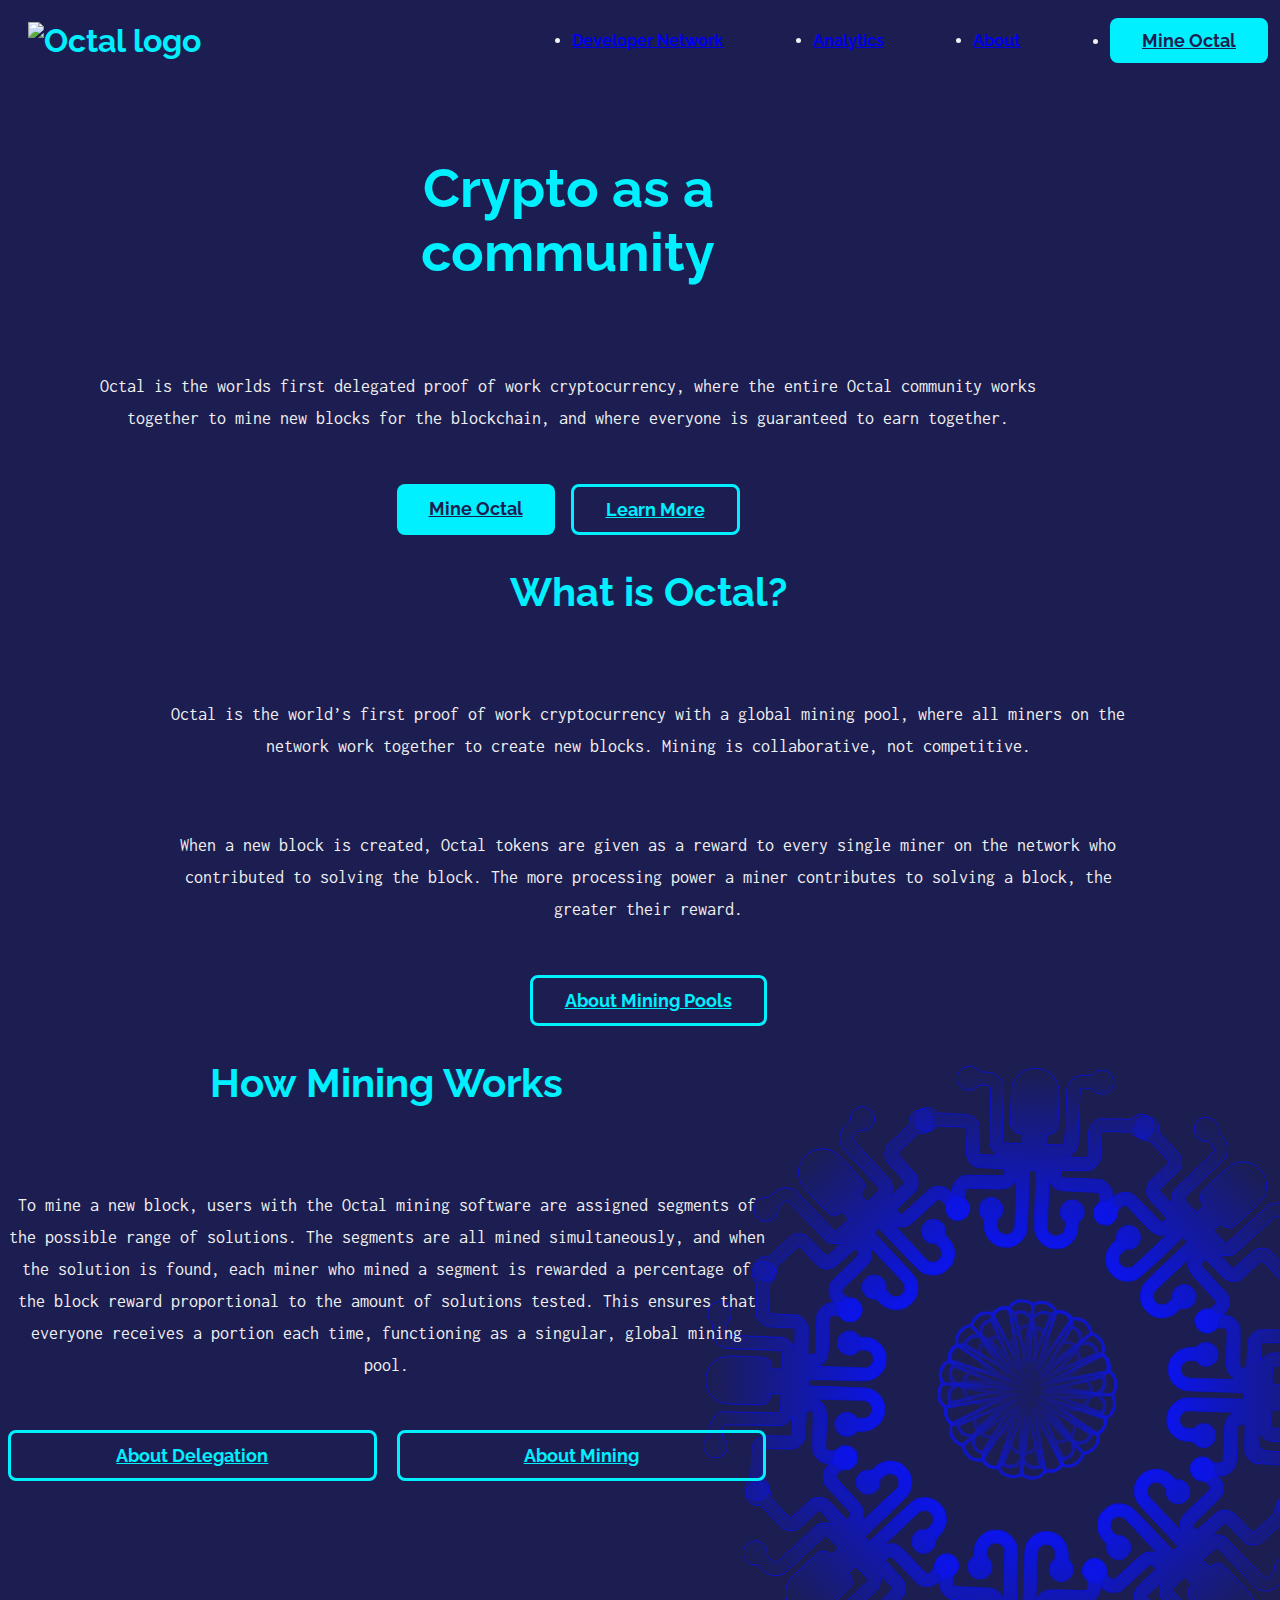
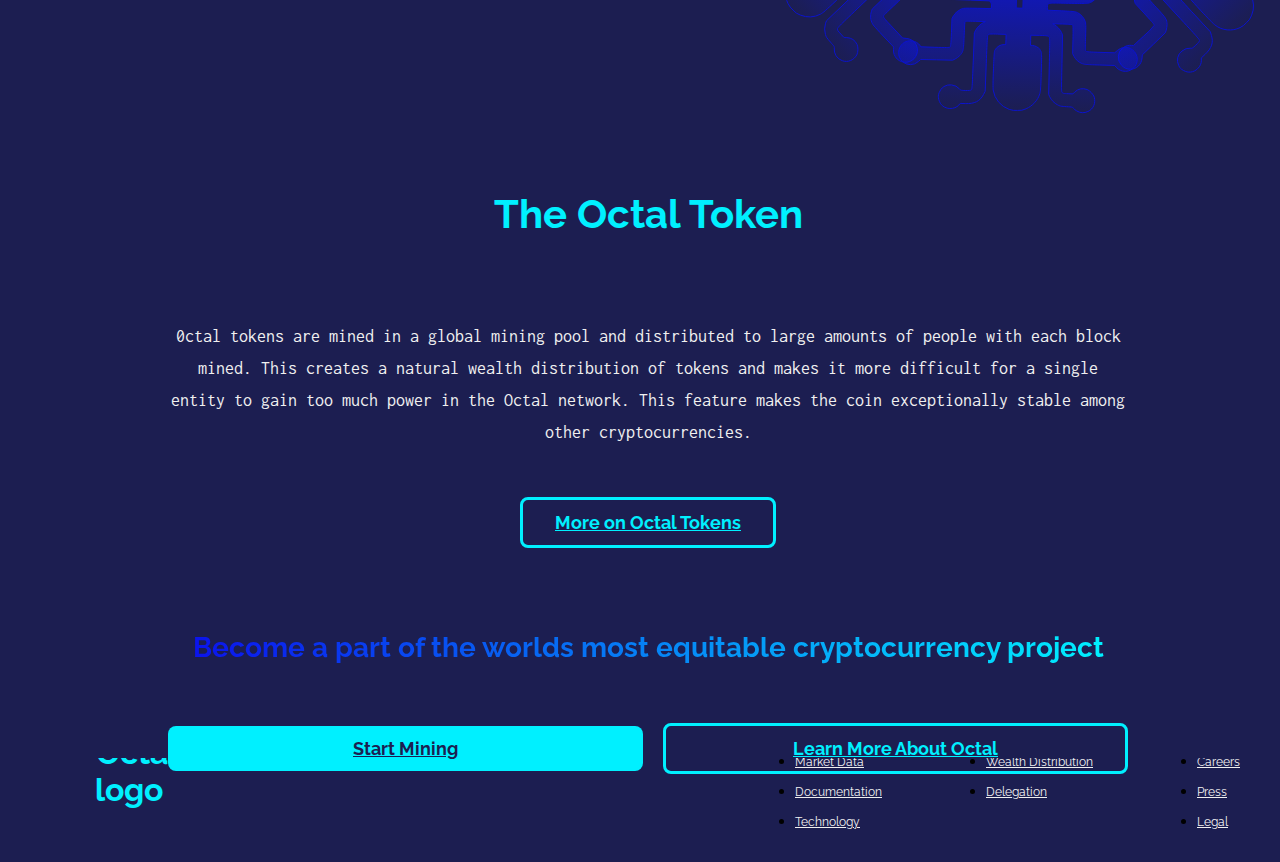
==== commit a39d9392: "Add files via upload" ====
--- a/HTML/index.html
+++ b/HTML/index.html
@@ -15,7 +15,7 @@
       rel="stylesheet"
     />
     <link rel="canonical" href="index.html" />
-    <link rel="stylesheet" href="../CSS/reset.css" />
+    <link rel="stylesheet" href="../CSS/reset-prod.css" />
     <link rel="stylesheet" href="../CSS/global.css" />
     <link rel="stylesheet" href="../CSS/index.css" />
     <link rel="stylesheet" href="../CSS/animations.css" />
@@ -23,11 +23,6 @@
     <!--forbid scrolling of page when burger button is clicked-->
     <script src="../JS/coin-explosion.js" defer></script>
     <!-- animate "coin explosion" on scroll-->
-    <script src="../JS/CSS-file-loading-handler.js"></script>
-    <!--conditionally load CSS files based upon media queries-->
-    <script src="../JS/inline-svg-injector.js"></script>
-    <!--conditionally insert inline SVGs based upon media queries-->
-
     <link
       rel="apple-touch-icon"
       sizes="180x180"
@@ -549,6 +544,73 @@
               </linearGradient>
             </defs>
           </svg>
+          <svg class="octo-group-desktop" viewBox="0 0 731 628" fill="none" xmlns="http://www.w3.org/2000/svg">
+            <g id="octo-group-desktop">
+              <path class="octo-12" d="M444.7 1.3c-5.3 2.7-7.6 8.5-5.9 14.5.8 2.7 4.8 6.8 7.5 7.5a12 12 0 0 0 12.1-2.8l1.9-2h4.9c4.4 0 5 .2 5.9 1 .8 1 .9 2.5 1.1 29.4l.3 28.3 1.2 2.4c1.4 2.9 4.5 6 7 7.5l2 1h-9.8c-7.4 0-9.9-.1-10.3-.6a91 91 0 0 1-.7-14.7l-.1-14.1-1.5-2.6a14.9 14.9 0 0 0-7.8-6.9c-2.5-.9-3.8-1-18-1h-15.2l-1.4-1.6a12 12 0 1 0-13.6 19c4.3 2 8.8 1.2 12.9-2.4l2.6-2.3h13.7c11.7 0 14 0 14.8.8 1.1.7 1.1.8 1.1 14 0 12.3.1 13.6 1 16 1.3 3.3 4.2 6.4 7.5 8 2.4 1.3 2.8 1.3 16.5 1.5l14.1.3v2.8c0 4.7 1.2 4.4-21 4.7-18.9.3-19.3.3-21.8 1.4a19.6 19.6 0 0 0-7.9 7.6c-1.3 2.6-2 6.3-2 10.8 0 3.4 0 3.7-1.4 4.8-.8.7-2 2.5-2.8 4a8.7 8.7 0 0 0-1 5.7c.9 10.8 13.7 15.3 20.8 7.3 2.1-2.6 2.9-4.6 2.9-8 0-3.7-.8-5.6-3.4-8.4-2-2.2-2-2.2-2-6.1 0-6.4-1.2-6 17.8-6 8.8 0 17.7-.1 19.7-.4 5.7-.6 9.5-3 12.6-7.8l1.4-2.1v24c0 22.3-.1 24.2-1 26a8.8 8.8 0 0 1-15.8 1c-1-1.7-1.2-2.6-1.2-6 0-4 0-4 1.5-5.4 1-.6 2-2.3 2.7-3.7a12 12 0 0 0-13.2-16.8 12.2 12.2 0 0 0-5.6 20.6c1.4 1.4 1.5 1.7 1.5 4.8 0 10 4.8 18 13 22 2.8 1.3 4 1.5 8 1.6 3.5.2 5.3 0 7.3-.6 5.4-1.7 9.5-4.9 12.2-9.4 3.3-5.4 3.2-4.8 3.2-37.6v-29.6h6.8v28.4c0 16.8.2 29.4.5 31a23.2 23.2 0 0 0 12.5 16.1c3.1 1.6 3.6 1.6 9.1 1.6 5.3 0 6-.1 8.5-1.3a22 22 0 0 0 13.1-21v-4.3l2.2-2.1c3.3-3.4 4.3-7.5 3-12-1-3.1-2.8-5.4-5.8-7a9.5 9.5 0 0 0-5.7-1.4c-10.8 0-15.9 13.2-8 20.6 1.6 1.7 1.7 1.8 1.7 5.1 0 4-1 6.8-3.3 8.7a8.8 8.8 0 0 1-13.5-2.3l-1.2-2v-48.6l1.7 2.5c1 1.4 2.7 3.2 4 4 4.3 3 4.5 3 24.4 3.3 10 .1 18.7.3 19.3.4 1.4.3 2 2.3 2 6.2 0 3.4 0 3.6-1.6 5.2a11 11 0 0 0-3.8 8.8c0 7 4.9 11.9 11.8 11.9 6.8 0 11.8-5 11.8-12 0-3.6-.8-5.5-3.5-8.4l-1.9-2-.2-5.6a19 19 0 0 0-1.2-7.8 17.7 17.7 0 0 0-7.9-8l-2.7-1.4-19.3-.2-19.2-.1-1-1.3c-.7-.9-1-2-1-3.8v-2.6l14-.1c13.3-.2 14-.2 16.3-1.3 3-1.4 5.8-4 7.5-7.2l1.3-2.4.1-14.1c.2-12.5.3-14.2 1-14.7.6-.5 4.2-.6 15-.6H614l1 1.5c1.5 2 4.9 3.8 7.9 4.2 7.1.7 13.1-4.7 13.1-11.8 0-3.7-1.3-6.7-3.9-9-4.7-4.3-11.4-4.1-16.2.3l-2.2 2-16 .2-16 .2-2.5 1.3c-1.3.7-3.4 2.3-4.4 3.5-3.4 4-3.7 5-3.9 20.2 0 7.4-.2 13.7-.3 14-.2.5-2.7.6-10.3.6h-10.1l1.9-1c2.9-1.5 6-4.7 7.4-7.7l1.3-2.7.3-28.4c.2-27.4.3-28.4 1.1-29 .7-.5 2.4-.7 5.8-.7 4.6 0 4.9 0 5.8 1.2a12 12 0 0 0 8.3 4c5.7.5 10.6-3 12.2-8.3 1-3 1-4 0-7.1A11.4 11.4 0 0 0 582.9.1c-3.7 0-6.5 1.2-8.7 3.7l-1.4 1.6h-5.1c-9.4 0-14.5 2.8-17.9 9.7l-1.6 3.2-.2 28.1c-.3 27.2-.3 28.2-1.2 28.9-.7.5-2.9.7-9.4.7H529V65.7h1.7c3.4 0 7.1-2.3 9-5.6.7-1.2.8-3.7.9-19.1 0-12 0-18.9-.4-21.1a24.4 24.4 0 0 0-16.6-19c-2.7-.7-4.3-1-8.3-.7a16 16 0 0 0-8.6 1.9 24.3 24.3 0 0 0-13.2 15.4c-.7 2.8-.8 5.9-.8 21.5 0 19.4 0 20.2 2.2 23.1 1.4 1.8 5.2 3.6 7.6 3.6h1.8V76h-8.7c-8.2 0-8.7 0-9.6-1-.8-1-.9-2.3-1.1-29.3l-.3-28.3-1.2-2.4a18.1 18.1 0 0 0-8.2-8c-2.4-1-3.4-1.2-8.9-1.4-5.9-.2-6.2-.2-7-1.3a12 12 0 0 0-3.2-2.7 12 12 0 0 0-11.4-.2Z" fill="url(#paint0_linear_509_72)"/>
+              <path class="octo-11" d="M512.7 269.3c-5.3 2.7-7.6 8.5-5.9 14.5.8 2.7 4.8 6.8 7.5 7.5a12 12 0 0 0 12.1-2.8l1.9-2h4.9c4.4 0 5 .2 5.9 1 .8 1 .9 2.5 1.1 29.4l.3 28.3 1.2 2.4c1.4 2.9 4.5 6 7 7.5l2 1h-9.8c-7.4 0-9.9-.1-10.3-.6a91 91 0 0 1-.7-14.7l-.1-14.1-1.5-2.6a14.9 14.9 0 0 0-7.8-6.9c-2.5-.9-3.8-1-18-1h-15.2l-1.4-1.6a12 12 0 1 0-13.6 19c4.3 2 8.8 1.2 12.9-2.4l2.6-2.3h13.7c11.7 0 14 0 14.8.8 1.1.7 1.1.8 1.1 14 0 12.3.1 13.6 1 16 1.3 3.3 4.2 6.4 7.5 8 2.4 1.3 2.8 1.3 16.5 1.6l14.1.2v2.8c0 4.7 1.2 4.4-21 4.7-18.9.3-19.3.3-21.8 1.4a19.6 19.6 0 0 0-7.9 7.6c-1.3 2.6-2 6.3-2 10.8 0 3.4 0 3.7-1.4 4.8-.8.7-2 2.5-2.8 4a8.7 8.7 0 0 0-1 5.7c.9 10.8 13.7 15.3 20.8 7.3 2.1-2.6 2.9-4.6 2.9-8 0-3.7-.8-5.6-3.4-8.4-2-2.2-2-2.2-2-6.1 0-6.4-1.2-6 17.8-6 8.8 0 17.7-.1 19.7-.4 5.7-.6 9.5-3 12.6-7.8l1.4-2.1v24c0 22.3-.1 24.2-1 26a8.8 8.8 0 0 1-15.8 1c-1-1.7-1.2-2.6-1.2-6 0-4 0-4 1.5-5.4 1-.6 2-2.3 2.7-3.7a12 12 0 0 0-13.2-16.8 12.2 12.2 0 0 0-5.6 20.6c1.4 1.4 1.5 1.7 1.5 4.8 0 10 4.8 18 13 22 2.8 1.3 4 1.5 8 1.6 3.5.2 5.3 0 7.3-.6 5.4-1.7 9.5-4.9 12.2-9.4 3.3-5.4 3.2-4.8 3.2-37.6v-29.6h6.8v28.4c0 16.8.2 29.4.5 31a23.2 23.2 0 0 0 12.5 16.1c3.1 1.6 3.6 1.6 9.1 1.6 5.3 0 6-.1 8.5-1.3a22 22 0 0 0 13.1-21v-4.3l2.2-2.1c3.3-3.4 4.3-7.5 3-12-1-3.1-2.8-5.4-5.8-7a9.5 9.5 0 0 0-5.7-1.4c-10.8 0-15.9 13.2-8 20.6 1.6 1.7 1.7 1.8 1.7 5.1 0 4-1 6.8-3.3 8.7a8.8 8.8 0 0 1-13.5-2.3l-1.2-2v-48.6l1.7 2.5c1 1.4 2.7 3.2 4 4 4.3 3 4.5 3 24.4 3.3 10 .1 18.7.3 19.3.4 1.4.3 2 2.3 2 6.2 0 3.4 0 3.6-1.6 5.2a11 11 0 0 0-3.8 8.8c0 7 4.9 11.9 11.8 11.9 6.8 0 11.8-5 11.8-12 0-3.6-.8-5.5-3.5-8.4l-1.9-2-.2-5.6a19 19 0 0 0-1.2-7.8 17.7 17.7 0 0 0-7.9-8l-2.7-1.4-19.3-.2-19.2-.1-1-1.3c-.7-.9-1-2-1-3.8v-2.6l14-.1c13.3-.2 14-.2 16.3-1.3 3-1.4 5.8-4 7.5-7.2l1.3-2.4.1-14.1c.2-12.5.3-14.2 1-14.7a67 67 0 0 1 15-.6H682l1 1.5c1.5 2 4.9 3.8 7.9 4.2 7.1.7 13.1-4.7 13.1-11.8 0-3.7-1.3-6.7-3.9-9-4.7-4.3-11.4-4.1-16.2.3l-2.2 2-16 .2-16 .2-2.5 1.3c-1.3.7-3.4 2.3-4.4 3.5-3.4 4-3.7 5-3.9 20.2 0 7.4-.2 13.7-.3 14-.2.5-2.7.6-10.3.6h-10.1l1.9-1c2.9-1.5 6-4.7 7.4-7.7l1.3-2.7.3-28.4c.2-27.4.3-28.4 1.1-29 .7-.5 2.4-.7 5.8-.7 4.6 0 4.9 0 5.8 1.2a12 12 0 0 0 8.3 4c5.7.5 10.6-3 12.2-8.4 1-3 1-3.8 0-7a11.4 11.4 0 0 0-11.4-8.3c-3.7 0-6.5 1.2-8.7 3.7l-1.4 1.6h-5.1c-9.4 0-14.5 2.8-17.9 9.7l-1.6 3.2-.2 28.1c-.3 27.2-.3 28.2-1.2 28.9-.7.5-2.9.7-9.4.7H597v-10.3h1.7c3.4 0 7.1-2.3 9-5.6.7-1.2.8-3.7.9-19.1 0-12 0-18.9-.4-21.1a24.4 24.4 0 0 0-16.6-19 21 21 0 0 0-8.3-.7 16 16 0 0 0-8.6 1.9 24.3 24.3 0 0 0-13.2 15.4c-.7 2.8-.8 5.9-.8 21.5 0 19.4 0 20.2 2.2 23.1 1.4 1.8 5.2 3.6 7.6 3.6h1.8V344h-8.7c-8.2 0-8.7 0-9.6-1-.8-1-.9-2.3-1.1-29.3l-.3-28.3-1.2-2.4a18.1 18.1 0 0 0-8.2-8c-2.4-1-3.4-1.2-8.9-1.4-5.9-.2-6.2-.2-7-1.3a12 12 0 0 0-3.2-2.7 12 12 0 0 0-11.4-.2Z" fill="url(#paint1_linear_509_72)"/>
+              <path class="octo-10" d="M229.7 1.3c-5.3 2.7-7.6 8.5-5.9 14.5.8 2.7 4.8 6.8 7.5 7.5a12 12 0 0 0 12.1-2.8l1.9-2h4.9c4.4 0 5 .2 5.9 1 .8 1 .9 2.5 1.1 29.4l.3 28.3 1.2 2.4c1.4 2.9 4.5 6 7 7.5l2 1h-9.8c-7.4 0-9.9-.1-10.3-.6a91 91 0 0 1-.7-14.7l-.1-14.1-1.5-2.6a14.9 14.9 0 0 0-7.8-6.9c-2.5-.9-3.8-1-18-1h-15.2l-1.4-1.6a12 12 0 1 0-13.6 19c4.3 2 8.8 1.2 12.9-2.4l2.6-2.3h13.7c11.7 0 14 0 14.8.8 1.1.7 1.1.8 1.1 14 0 12.3.1 13.6 1 16 1.3 3.3 4.2 6.4 7.5 8 2.4 1.3 2.8 1.3 16.5 1.5l14.1.3v2.8c0 4.7 1.2 4.4-21 4.7-18.9.3-19.3.3-21.8 1.4a19.6 19.6 0 0 0-7.9 7.6c-1.3 2.6-2 6.3-2 10.8 0 3.4 0 3.7-1.4 4.8-.8.7-2 2.5-2.8 4a8.7 8.7 0 0 0-1 5.7c.9 10.8 13.7 15.3 20.8 7.3 2.1-2.6 2.9-4.6 2.9-8 0-3.7-.8-5.6-3.4-8.4-2-2.2-2-2.2-2-6.1 0-6.4-1.2-6 17.8-6 8.8 0 17.7-.1 19.7-.4 5.7-.6 9.5-3 12.6-7.8l1.4-2.1v24c0 22.3-.1 24.2-1 26a8.8 8.8 0 0 1-15.8 1c-1-1.7-1.2-2.6-1.2-6 0-4 0-4 1.5-5.4 1-.6 2-2.3 2.7-3.7a12 12 0 0 0-13.2-16.8 12.2 12.2 0 0 0-5.6 20.6c1.4 1.4 1.5 1.7 1.5 4.8 0 10 4.8 18 13 22 2.8 1.3 4 1.5 8 1.6 3.5.2 5.3 0 7.3-.6 5.4-1.7 9.5-4.9 12.2-9.4 3.3-5.4 3.2-4.8 3.2-37.6v-29.6h6.8v28.4c0 16.8.2 29.4.5 31a23.2 23.2 0 0 0 12.5 16.1c3.1 1.6 3.6 1.6 9.1 1.6 5.3 0 6-.1 8.5-1.3a22 22 0 0 0 13.1-21v-4.3l2.2-2.1c3.3-3.4 4.3-7.5 3-12-1-3.1-2.8-5.4-5.8-7a9.5 9.5 0 0 0-5.7-1.4c-10.8 0-15.9 13.2-8 20.6 1.6 1.7 1.7 1.8 1.7 5.1 0 4-1 6.8-3.3 8.7a8.8 8.8 0 0 1-13.5-2.3l-1.2-2v-48.6l1.7 2.5c1 1.4 2.7 3.2 4 4 4.3 3 4.5 3 24.4 3.3 10 .1 18.7.3 19.3.4 1.4.3 2 2.3 2 6.2 0 3.4 0 3.6-1.6 5.2a11 11 0 0 0-3.8 8.8c0 7 4.9 11.9 11.8 11.9 6.8 0 11.8-5 11.8-12 0-3.6-.8-5.5-3.5-8.4l-1.9-2-.2-5.6a19 19 0 0 0-1.2-7.8 17.7 17.7 0 0 0-7.9-8l-2.7-1.4-19.3-.2-19.2-.1-1-1.3c-.7-.9-1-2-1-3.8v-2.6l14-.1c13.3-.2 14-.2 16.3-1.3 3-1.4 5.8-4 7.5-7.2l1.3-2.4.1-14.1c.2-12.5.3-14.2 1-14.7.6-.5 4.2-.6 15-.6H399l1 1.5c1.5 2 4.9 3.8 7.9 4.2 7.1.7 13.1-4.7 13.1-11.8 0-3.7-1.3-6.7-3.9-9-4.7-4.3-11.4-4.1-16.2.3l-2.2 2-16 .2-16 .2-2.5 1.3c-1.3.7-3.4 2.3-4.4 3.5-3.4 4-3.7 5-3.9 20.2 0 7.4-.2 13.7-.3 14-.2.5-2.7.6-10.3.6h-10.1l1.9-1c2.9-1.5 6-4.7 7.4-7.7l1.3-2.7.3-28.4c.2-27.4.3-28.4 1.1-29 .7-.5 2.4-.7 5.8-.7 4.6 0 4.9 0 5.8 1.2a12 12 0 0 0 8.3 4c5.7.5 10.6-3 12.2-8.3 1-3 1-4 0-7.1A11.4 11.4 0 0 0 367.9.1c-3.7 0-6.5 1.2-8.7 3.7l-1.4 1.6h-5.1c-9.4 0-14.5 2.8-17.9 9.7l-1.6 3.2-.2 28.1c-.3 27.2-.3 28.2-1.2 28.9-.7.5-2.9.7-9.4.7H314V65.7h1.7c3.4 0 7.1-2.3 9-5.6.7-1.2.8-3.7.9-19.1 0-12 0-18.9-.4-21.1a24.4 24.4 0 0 0-16.6-19 21 21 0 0 0-8.3-.7 16 16 0 0 0-8.6 1.9 24.3 24.3 0 0 0-13.2 15.4c-.7 2.8-.8 5.9-.8 21.5 0 19.4 0 20.2 2.2 23.1 1.4 1.8 5.2 3.6 7.6 3.6h1.8V76h-8.7c-8.2 0-8.7 0-9.6-1-.8-1-.9-2.3-1.1-29.3l-.3-28.3-1.2-2.4a18.1 18.1 0 0 0-8.2-8c-2.4-1-3.4-1.2-8.9-1.4-5.9-.2-6.2-.2-7-1.3a12 12 0 0 0-3.2-2.7 12 12 0 0 0-11.4-.2Z" fill="url(#paint2_linear_509_72)"/>
+              <path class="octo-9" d="M657.7 1.3c-5.3 2.7-7.6 8.5-5.9 14.5.8 2.7 4.8 6.8 7.5 7.5a12 12 0 0 0 12.1-2.8l1.9-2h4.9c4.4 0 5 .2 5.9 1 .8 1 .9 2.5 1.1 29.4l.3 28.3 1.2 2.4c1.4 2.9 4.5 6 7 7.5l2 1h-9.8c-7.4 0-9.9-.1-10.3-.6a91 91 0 0 1-.7-14.7l-.1-14.1-1.5-2.6a14.9 14.9 0 0 0-7.8-6.9c-2.5-.9-3.8-1-18-1h-15.2l-1.4-1.6a12 12 0 1 0-13.6 19c4.3 2 8.8 1.2 12.9-2.4l2.6-2.3h13.7c11.7 0 14 0 14.8.8 1.1.7 1.1.8 1.1 14 0 12.3.1 13.6 1 16 1.3 3.3 4.2 6.4 7.5 8 2.4 1.3 2.8 1.3 16.5 1.5l14.1.3v2.8c0 4.7 1.2 4.4-21 4.7-18.9.3-19.3.3-21.8 1.4a19.6 19.6 0 0 0-7.9 7.6c-1.3 2.6-2 6.3-2 10.8 0 3.4 0 3.7-1.4 4.8-.8.7-2 2.5-2.8 4a8.7 8.7 0 0 0-1 5.7c.9 10.8 13.7 15.3 20.8 7.3 2.1-2.6 2.9-4.6 2.9-8 0-3.7-.8-5.6-3.4-8.4-2-2.2-2-2.2-2-6.1 0-6.4-1.2-6 17.8-6 8.8 0 17.7-.1 19.7-.4 5.7-.6 9.5-3 12.6-7.8l1.4-2.1v24c0 22.3-.1 24.2-1 26a8.8 8.8 0 0 1-15.8 1c-1-1.7-1.2-2.6-1.2-6 0-4 0-4 1.5-5.4 1-.6 2-2.3 2.7-3.7a12 12 0 0 0-13.2-16.8 12.2 12.2 0 0 0-5.6 20.6c1.4 1.4 1.5 1.7 1.5 4.8 0 10 4.8 18 13 22 2.8 1.3 4 1.5 8 1.6 3.5.2 5.3 0 7.3-.6 5.4-1.7 9.5-4.9 12.2-9.4 3.3-5.4 3.2-4.8 3.2-37.6v-29.6h6.8v28.4c0 16.8.2 29.4.5 31a23.2 23.2 0 0 0 12.5 16.1c3.1 1.6 3.6 1.6 9.1 1.6 5.3 0 6-.1 8.5-1.3a22 22 0 0 0 13.1-21v-4.3l2.2-2.1c3.3-3.4 4.3-7.5 3-12-1-3.1-2.8-5.4-5.8-7a9.5 9.5 0 0 0-5.7-1.4c-10.8 0-15.9 13.2-8 20.6 1.6 1.7 1.7 1.8 1.7 5.1 0 4-1 6.8-3.3 8.7a8.8 8.8 0 0 1-13.5-2.3l-1.2-2v-48.6l1.7 2.5c1 1.4 2.7 3.2 4 4 4.3 3 4.5 3 24.4 3.3 10 .1 18.7.3 19.3.4 1.4.3 2 2.3 2 6.2 0 3.4 0 3.6-1.6 5.2a11 11 0 0 0-3.8 8.8c0 7 4.9 11.9 11.8 11.9 6.8 0 11.8-5 11.8-12 0-3.6-.8-5.5-3.5-8.4l-1.9-2-.2-5.6a19 19 0 0 0-1.2-7.8 17.7 17.7 0 0 0-7.9-8l-2.7-1.4-19.3-.2-19.2-.1-1-1.3c-.7-.9-1-2-1-3.8v-2.6l14-.1c13.3-.2 14-.2 16.3-1.3 3-1.4 5.8-4 7.5-7.2l1.3-2.4.1-14.1c.2-12.5.3-14.2 1-14.7.6-.5 4.2-.6 15-.6H827l1 1.5c1.5 2 4.9 3.8 7.9 4.2 7.1.7 13.1-4.7 13.1-11.8 0-3.7-1.3-6.7-3.9-9-4.7-4.3-11.4-4.1-16.2.3l-2.2 2-16 .2-16 .2-2.5 1.3c-1.3.7-3.4 2.3-4.4 3.5-3.4 4-3.7 5-3.9 20.2 0 7.4-.2 13.7-.3 14-.2.5-2.7.6-10.3.6h-10.1l1.9-1c2.9-1.5 6-4.7 7.4-7.7l1.3-2.7.3-28.4c.2-27.4.3-28.4 1.1-29 .7-.5 2.4-.7 5.8-.7 4.6 0 4.9 0 5.8 1.2a12 12 0 0 0 8.3 4c5.7.5 10.6-3 12.2-8.3 1-3 1-4 0-7.1A11.4 11.4 0 0 0 795.9.1c-3.7 0-6.5 1.2-8.7 3.7l-1.4 1.6h-5.1c-9.4 0-14.5 2.8-17.9 9.7l-1.6 3.2-.2 28.1c-.3 27.2-.3 28.2-1.2 28.9-.7.5-2.9.7-9.4.7H742V65.7h1.7c3.4 0 7.1-2.3 9-5.6.7-1.2.8-3.7.9-19.1 0-12 0-18.9-.4-21.1a24.4 24.4 0 0 0-16.6-19c-2.7-.7-4.3-1-8.3-.7a16 16 0 0 0-8.6 1.9 24.3 24.3 0 0 0-13.2 15.4c-.7 2.8-.8 5.9-.8 21.5 0 19.4 0 20.2 2.2 23.1 1.4 1.8 5.2 3.6 7.6 3.6h1.8V76h-8.7c-8.2 0-8.7 0-9.6-1-.8-1-.9-2.3-1.1-29.3l-.3-28.3-1.2-2.4a18.1 18.1 0 0 0-8.2-8c-2.4-1-3.4-1.2-8.9-1.4-5.9-.2-6.2-.2-7-1.3a12 12 0 0 0-3.2-2.7 12 12 0 0 0-11.4-.2Z" fill="url(#paint3_linear_509_72)" fill-opacity=".2"/>
+              <path class="octo-8" d="M47.7 359.3c-5.3 2.7-7.6 8.5-5.9 14.5.8 2.7 4.8 6.8 7.5 7.5a12 12 0 0 0 12.1-2.8l1.9-2h4.9c4.4 0 5 .2 5.9 1 .8 1 .9 2.5 1.1 29.4l.3 28.3 1.2 2.4c1.4 2.9 4.5 6 7 7.5l2 1h-9.8c-7.4 0-9.9-.1-10.3-.6-.3-.4-.6-5.7-.7-14.7l-.1-14.1-1.5-2.6a14.9 14.9 0 0 0-7.8-6.9c-2.5-.9-3.8-1-18-1H22.4l-1.4-1.6a12 12 0 1 0-13.6 19c4.3 2 8.8 1.2 12.9-2.4l2.6-2.3h13.7c11.7 0 14 0 14.8.8 1.1.7 1.1.8 1.1 14 0 12.3.1 13.6 1 16 1.3 3.3 4.2 6.4 7.5 8 2.4 1.3 2.8 1.3 16.5 1.6l14.1.2v2.8c0 4.7 1.2 4.4-21 4.7-18.9.3-19.3.3-21.8 1.4a19.6 19.6 0 0 0-7.9 7.6c-1.3 2.6-2 6.3-2 10.8 0 3.4 0 3.7-1.4 4.8-.8.7-2 2.5-2.8 4a8.7 8.7 0 0 0-1 5.7c.9 10.8 13.7 15.3 20.8 7.3 2.1-2.6 2.9-4.6 2.9-8 0-3.7-.8-5.6-3.4-8.4-2-2.2-2-2.2-2-6.1 0-6.4-1.2-6 17.8-6 8.8 0 17.7-.1 19.7-.4 5.7-.6 9.5-3 12.6-7.8l1.4-2.1v24c0 22.3-.1 24.2-1 26a8.8 8.8 0 0 1-15.8 1c-1-1.7-1.2-2.6-1.2-6 0-4 0-4 1.5-5.4 1-.6 2-2.3 2.7-3.7a12 12 0 0 0-13.2-16.8 12.2 12.2 0 0 0-5.6 20.6c1.4 1.4 1.5 1.7 1.5 4.8 0 10 4.8 18 13 22 2.8 1.3 4 1.5 8 1.6 3.5.2 5.3 0 7.3-.6 5.4-1.7 9.5-4.9 12.2-9.4 3.3-5.4 3.2-4.8 3.2-37.6v-29.6h6.8v28.4c0 16.8.2 29.4.5 31a23.2 23.2 0 0 0 12.5 16.1c3.1 1.6 3.6 1.6 9.1 1.6 5.3 0 6-.1 8.5-1.3a22 22 0 0 0 13.1-21v-4.3l2.2-2.1c3.3-3.4 4.3-7.5 3-12-1-3.1-2.8-5.4-5.8-7a9.5 9.5 0 0 0-5.7-1.4c-10.8 0-15.9 13.2-8 20.6 1.6 1.7 1.7 1.8 1.7 5.1 0 4-1 6.8-3.3 8.7a8.8 8.8 0 0 1-13.5-2.3l-1.2-2v-48.6l1.7 2.5c1 1.4 2.7 3.2 4 4 4.3 3 4.5 3 24.4 3.3 10 .1 18.7.3 19.3.4 1.4.3 2 2.3 2 6.2 0 3.4 0 3.6-1.6 5.2a11 11 0 0 0-3.8 8.8c0 7 4.9 11.9 11.8 11.9 6.8 0 11.8-5 11.8-12 0-3.6-.8-5.5-3.5-8.4l-1.9-2-.2-5.6a19 19 0 0 0-1.2-7.8 17.7 17.7 0 0 0-7.9-8l-2.7-1.4-19.3-.2-19.2-.1-1-1.3c-.7-.9-1-2-1-3.8v-2.6l14-.1c13.3-.2 14-.2 16.3-1.3 3-1.4 5.8-4 7.5-7.2l1.3-2.4.1-14.1c.2-12.5.3-14.2 1-14.7a67 67 0 0 1 15-.6H217l1 1.5c1.5 2 4.9 3.8 7.9 4.2 7.1.7 13.1-4.7 13.1-11.8 0-3.7-1.3-6.7-3.9-9-4.7-4.3-11.4-4.1-16.2.3l-2.2 2-16 .2-16 .2-2.5 1.3c-1.3.7-3.4 2.3-4.4 3.5-3.4 4-3.7 5-3.9 20.2 0 7.4-.2 13.7-.3 14-.2.5-2.7.6-10.3.6h-10.1l1.9-1c2.9-1.5 6-4.7 7.4-7.7l1.3-2.7.3-28.4c.2-27.4.3-28.4 1.2-29 .6-.5 2.3-.7 5.7-.7 4.6 0 4.9 0 5.8 1.2a12 12 0 0 0 8.3 4c5.7.5 10.6-3 12.2-8.4 1-3 1-3.8 0-7a11.4 11.4 0 0 0-11.4-8.3c-3.7 0-6.5 1.2-8.7 3.7l-1.4 1.6h-5.1c-9.4 0-14.5 2.8-17.9 9.7l-1.6 3.2-.2 28.1c-.3 27.2-.3 28.2-1.2 28.9-.7.5-2.9.7-9.4.7H132v-10.3h1.7c3.4 0 7.1-2.3 9-5.6.7-1.2.8-3.7.9-19.1 0-12 0-18.9-.4-21.1a24.4 24.4 0 0 0-16.6-19c-2.7-.7-4.3-1-8.3-.7a16 16 0 0 0-8.6 1.9 24.3 24.3 0 0 0-13.2 15.4c-.7 2.8-.8 5.9-.8 21.5 0 19.4 0 20.2 2.2 23.1 1.4 1.8 5.2 3.6 7.6 3.6h1.8V434h-8.7c-8.2 0-8.7 0-9.6-1-.8-1-.9-2.3-1.1-29.3l-.3-28.3-1.2-2.4a18.1 18.1 0 0 0-8.2-8c-2.4-1-3.4-1.2-8.9-1.4-5.9-.2-6.2-.2-7-1.3a12 12 0 0 0-3.2-2.7 12 12 0 0 0-11.4-.2Z" fill="url(#paint4_linear_509_72)" fill-opacity=".8"/>
+              <path class="octo-7" d="M189.7 223.3c-5.3 2.7-7.6 8.5-5.9 14.5.8 2.7 4.8 6.8 7.5 7.5a12 12 0 0 0 12.1-2.8l1.9-2h4.9c4.4 0 5 .2 5.9 1 .8 1 .9 2.5 1.1 29.4l.3 28.3 1.2 2.4c1.4 2.9 4.5 6 7 7.5l2 1h-9.8c-7.4 0-9.9-.1-10.3-.6a91 91 0 0 1-.7-14.7l-.1-14.1-1.5-2.6a14.9 14.9 0 0 0-7.8-6.9c-2.5-.9-3.8-1-18-1h-15.2l-1.4-1.6a12 12 0 1 0-13.6 19c4.3 2 8.8 1.2 12.9-2.4l2.6-2.3h13.7c11.7 0 14 0 14.8.8 1.1.7 1.1.8 1.1 14 0 12.3.1 13.6 1 16 1.3 3.3 4.2 6.4 7.5 8 2.4 1.3 2.8 1.3 16.5 1.6l14.1.2v2.8c0 4.7 1.2 4.4-21 4.7-18.9.3-19.3.3-21.8 1.4a19.6 19.6 0 0 0-7.9 7.6c-1.3 2.6-2 6.3-2 10.8 0 3.4 0 3.7-1.4 4.8-.8.7-2 2.5-2.8 4a8.7 8.7 0 0 0-1 5.7c.9 10.8 13.7 15.3 20.8 7.3 2.1-2.6 2.9-4.6 2.9-8 0-3.7-.8-5.6-3.4-8.4-2-2.2-2-2.2-2-6.1 0-6.4-1.2-6 17.8-6 8.8 0 17.7-.1 19.7-.4 5.7-.6 9.5-3 12.6-7.8l1.4-2.1v24c0 22.3-.1 24.2-1 26a8.8 8.8 0 0 1-15.8 1c-1-1.7-1.2-2.6-1.2-6 0-4 0-4 1.5-5.4 1-.6 2-2.3 2.7-3.7a12 12 0 0 0-13.2-16.8 12.2 12.2 0 0 0-5.6 20.6c1.4 1.4 1.5 1.7 1.5 4.8 0 10 4.8 18 13 22 2.8 1.3 4 1.5 8 1.6 3.5.2 5.3 0 7.3-.6 5.4-1.7 9.5-4.9 12.2-9.4 3.3-5.4 3.2-4.8 3.2-37.6v-29.6h6.8v28.4c0 16.8.2 29.4.5 31a23.2 23.2 0 0 0 12.5 16.1c3.1 1.6 3.6 1.6 9.1 1.6 5.3 0 6-.1 8.5-1.3a22 22 0 0 0 13.1-21v-4.3l2.2-2.1c3.3-3.4 4.3-7.5 3-12-1-3.1-2.8-5.4-5.8-7a9.5 9.5 0 0 0-5.7-1.4c-10.8 0-15.9 13.2-8 20.6 1.6 1.7 1.7 1.8 1.7 5.1 0 4-1 6.8-3.3 8.7a8.8 8.8 0 0 1-13.5-2.3l-1.2-2v-48.6l1.7 2.5c1 1.4 2.7 3.2 4 4 4.3 3 4.5 3 24.4 3.3 10 .1 18.7.3 19.3.4 1.4.3 2 2.3 2 6.2 0 3.4 0 3.6-1.6 5.2a11 11 0 0 0-3.8 8.8c0 7 4.9 11.9 11.8 11.9 6.8 0 11.8-5 11.8-12 0-3.6-.8-5.5-3.5-8.4l-1.9-2-.2-5.6a19 19 0 0 0-1.2-7.8 17.7 17.7 0 0 0-7.9-8l-2.7-1.4-19.3-.2-19.2-.1-1-1.3c-.7-.9-1-2-1-3.8v-2.6l14-.1c13.3-.2 14-.2 16.3-1.3 3-1.4 5.8-4 7.5-7.2l1.3-2.4.1-14.1c.2-12.5.3-14.2 1-14.7a67 67 0 0 1 15-.6H359l1 1.5c1.5 2 4.9 3.8 7.9 4.2 7.1.7 13.1-4.7 13.1-11.8 0-3.7-1.3-6.7-3.9-9-4.7-4.3-11.4-4.1-16.2.3l-2.2 2-16 .2-16 .2-2.5 1.3c-1.3.7-3.4 2.3-4.4 3.5-3.4 4-3.7 5-3.9 20.2 0 7.4-.2 13.7-.3 14-.2.5-2.7.6-10.3.6h-10.1l1.9-1c2.9-1.5 6-4.7 7.4-7.7l1.3-2.7.3-28.4c.2-27.4.3-28.4 1.1-29 .7-.5 2.4-.7 5.8-.7 4.6 0 4.9 0 5.8 1.2a12 12 0 0 0 8.3 4c5.7.5 10.6-3 12.2-8.4 1-3 1-3.8 0-7a11.4 11.4 0 0 0-11.4-8.3c-3.7 0-6.5 1.2-8.7 3.7l-1.4 1.6h-5.1c-9.4 0-14.5 2.8-17.9 9.7l-1.6 3.2-.2 28.1c-.3 27.2-.3 28.2-1.2 28.9-.7.5-2.9.7-9.4.7H274v-10.3h1.7c3.4 0 7.1-2.3 9-5.6.7-1.2.8-3.7.9-19.1 0-12 0-18.9-.4-21.1a24.4 24.4 0 0 0-16.6-19c-2.7-.7-4.3-1-8.3-.7a16 16 0 0 0-8.6 1.9 24.3 24.3 0 0 0-13.2 15.4c-.7 2.8-.8 5.9-.8 21.5 0 19.4 0 20.2 2.2 23.1 1.4 1.8 5.2 3.6 7.6 3.6h1.8V298h-8.7c-8.2 0-8.7 0-9.6-1-.8-1-.9-2.3-1.1-29.3l-.3-28.3-1.2-2.4a18.1 18.1 0 0 0-8.2-8c-2.4-1-3.4-1.2-8.9-1.4-5.9-.2-6.2-.2-7-1.3a12 12 0 0 0-3.2-2.7 12 12 0 0 0-11.4-.2Z" fill="url(#paint5_linear_509_72)"/>
+              <path class="octo-6" d="M696.7 359.3c-5.3 2.7-7.6 8.5-5.9 14.5.8 2.7 4.8 6.8 7.5 7.5a12 12 0 0 0 12.1-2.8l1.9-2h4.9c4.4 0 5 .2 5.9 1 .8 1 .9 2.5 1.1 29.4l.3 28.3 1.2 2.4c1.4 2.9 4.5 6 7 7.5l2 1h-9.8c-7.4 0-9.9-.1-10.3-.6a91 91 0 0 1-.7-14.7l-.1-14.1-1.5-2.6a14.9 14.9 0 0 0-7.8-6.9c-2.5-.9-3.8-1-18-1h-15.2l-1.4-1.6a12 12 0 1 0-13.6 19c4.3 2 8.8 1.2 12.9-2.4l2.6-2.3h13.7c11.7 0 14 0 14.8.8 1.1.7 1.1.8 1.1 14 0 12.3.1 13.6 1 16 1.3 3.3 4.2 6.4 7.5 8 2.4 1.3 2.8 1.3 16.5 1.6l14.1.2v2.8c0 4.7 1.2 4.4-21 4.7-18.9.3-19.3.3-21.8 1.4a19.6 19.6 0 0 0-7.9 7.6c-1.3 2.6-2 6.3-2 10.8 0 3.4 0 3.7-1.4 4.8-.8.7-2 2.5-2.8 4a8.7 8.7 0 0 0-1 5.7c.9 10.8 13.7 15.3 20.8 7.3 2.1-2.6 2.9-4.6 2.9-8 0-3.7-.8-5.6-3.4-8.4-2-2.2-2-2.2-2-6.1 0-6.4-1.2-6 17.8-6 8.8 0 17.7-.1 19.7-.4 5.7-.6 9.5-3 12.6-7.8l1.4-2.1v24c0 22.3-.1 24.2-1 26a8.8 8.8 0 0 1-15.8 1c-1-1.7-1.2-2.6-1.2-6 0-4 0-4 1.5-5.4 1-.6 2-2.3 2.7-3.7a12 12 0 0 0-13.2-16.8 12.2 12.2 0 0 0-5.6 20.6c1.4 1.4 1.5 1.7 1.5 4.8 0 10 4.8 18 13 22 2.8 1.3 4 1.5 8 1.6 3.5.2 5.3 0 7.3-.6 5.4-1.7 9.5-4.9 12.2-9.4 3.3-5.4 3.2-4.8 3.2-37.6v-29.6h6.8v28.4c0 16.8.2 29.4.5 31a23.2 23.2 0 0 0 12.5 16.1c3.1 1.6 3.6 1.6 9.1 1.6 5.3 0 6-.1 8.5-1.3a22 22 0 0 0 13.1-21v-4.3l2.2-2.1c3.3-3.4 4.3-7.5 3-12-1-3.1-2.8-5.4-5.8-7a9.5 9.5 0 0 0-5.7-1.4c-10.8 0-15.9 13.2-8 20.6 1.6 1.7 1.7 1.8 1.7 5.1 0 4-1 6.8-3.3 8.7a8.8 8.8 0 0 1-13.5-2.3l-1.2-2v-48.6l1.7 2.5c1 1.4 2.7 3.2 4 4 4.3 3 4.5 3 24.4 3.3 10 .1 18.7.3 19.3.4 1.4.3 2 2.3 2 6.2 0 3.4 0 3.6-1.6 5.2a11 11 0 0 0-3.8 8.8c0 7 4.9 11.9 11.8 11.9 6.8 0 11.8-5 11.8-12 0-3.6-.8-5.5-3.5-8.4l-1.9-2-.2-5.6a19 19 0 0 0-1.2-7.8 17.7 17.7 0 0 0-7.9-8l-2.7-1.4-19.3-.2-19.2-.1-1-1.3c-.7-.9-1-2-1-3.8v-2.6l14-.1c13.3-.2 14-.2 16.3-1.3 3-1.4 5.8-4 7.5-7.2l1.3-2.4.1-14.1c.2-12.5.3-14.2 1-14.7a67 67 0 0 1 15-.6H866l1 1.5c1.5 2 4.9 3.8 7.9 4.2 7.1.7 13.1-4.7 13.1-11.8 0-3.7-1.3-6.7-3.9-9-4.7-4.3-11.4-4.1-16.2.3l-2.2 2-16 .2-16 .2-2.5 1.3c-1.3.7-3.4 2.3-4.4 3.5-3.4 4-3.7 5-3.9 20.2 0 7.4-.2 13.7-.3 14-.2.5-2.7.6-10.3.6h-10.1l1.9-1c2.9-1.5 6-4.7 7.4-7.7l1.3-2.7.3-28.4c.2-27.4.3-28.4 1.1-29 .7-.5 2.4-.7 5.8-.7 4.6 0 4.9 0 5.8 1.2a12 12 0 0 0 8.3 4c5.7.5 10.6-3 12.2-8.4 1-3 1-3.8 0-7a11.4 11.4 0 0 0-11.4-8.3c-3.7 0-6.5 1.2-8.7 3.7l-1.4 1.6h-5.1c-9.4 0-14.5 2.8-17.9 9.7l-1.6 3.2-.2 28.1c-.3 27.2-.3 28.2-1.2 28.9-.7.5-2.9.7-9.4.7H781v-10.3h1.7c3.4 0 7.1-2.3 9-5.6.7-1.2.8-3.7.9-19.1 0-12 0-18.9-.4-21.1a24.4 24.4 0 0 0-16.6-19 21 21 0 0 0-8.3-.7 16 16 0 0 0-8.6 1.9 24.3 24.3 0 0 0-13.2 15.4c-.7 2.8-.8 5.9-.8 21.5 0 19.4 0 20.2 2.2 23.1 1.4 1.8 5.2 3.6 7.6 3.6h1.8V434h-8.7c-8.2 0-8.7 0-9.6-1-.8-1-.9-2.3-1.1-29.3l-.3-28.3-1.2-2.4a18.1 18.1 0 0 0-8.2-8c-2.4-1-3.4-1.2-8.9-1.4-5.9-.2-6.2-.2-7-1.3a12 12 0 0 0-3.2-2.7 12 12 0 0 0-11.4-.2Z" fill="url(#paint6_linear_509_72)"/>
+              <path class="octo-5" d="M371.7 313.3c-5.3 2.7-7.6 8.5-5.9 14.5.8 2.7 4.8 6.8 7.5 7.5a12 12 0 0 0 12.1-2.8l1.9-2h4.9c4.4 0 5 .2 5.9 1 .8 1 .9 2.5 1.1 29.4l.3 28.3 1.2 2.4c1.4 2.9 4.5 6 7 7.5l2 1h-9.8c-7.4 0-9.9-.1-10.3-.6a91 91 0 0 1-.7-14.7l-.1-14.1-1.5-2.6a14.9 14.9 0 0 0-7.8-6.9c-2.5-.9-3.8-1-18-1h-15.2l-1.4-1.6a12 12 0 1 0-13.6 19c4.3 2 8.8 1.2 12.9-2.4l2.6-2.3h13.7c11.7 0 14 0 14.8.8 1.1.7 1.1.8 1.1 14 0 12.3.1 13.6 1 16 1.3 3.3 4.2 6.4 7.5 8 2.4 1.3 2.8 1.3 16.5 1.6l14.1.2v2.8c0 4.7 1.2 4.4-21 4.7-18.9.3-19.3.3-21.8 1.4a19.6 19.6 0 0 0-7.9 7.6c-1.3 2.6-2 6.3-2 10.8 0 3.4 0 3.7-1.4 4.8-.8.7-2 2.5-2.8 4a8.7 8.7 0 0 0-1 5.7c.9 10.8 13.7 15.3 20.8 7.3 2.1-2.6 2.9-4.6 2.9-8 0-3.7-.8-5.6-3.4-8.4-2-2.2-2-2.2-2-6.1 0-6.4-1.2-6 17.8-6 8.8 0 17.7-.1 19.7-.4 5.7-.6 9.5-3 12.6-7.8l1.4-2.1v24c0 22.3-.1 24.2-1 26a8.8 8.8 0 0 1-15.8 1c-1-1.7-1.2-2.6-1.2-6 0-4 0-4 1.5-5.4 1-.6 2-2.3 2.7-3.7a12 12 0 0 0-13.2-16.8 12.2 12.2 0 0 0-5.6 20.6c1.4 1.4 1.5 1.7 1.5 4.8 0 10 4.8 18 13 22 2.8 1.3 4 1.5 8 1.6 3.5.2 5.3 0 7.3-.6 5.4-1.7 9.5-4.9 12.2-9.4 3.3-5.4 3.2-4.8 3.2-37.6v-29.6h6.8v28.4c0 16.8.2 29.4.5 31a23.2 23.2 0 0 0 12.5 16.1c3.1 1.6 3.6 1.6 9.1 1.6 5.3 0 6-.1 8.5-1.3a22 22 0 0 0 13.1-21v-4.3l2.2-2.1c3.3-3.4 4.3-7.5 3-12-1-3.1-2.8-5.4-5.8-7a9.5 9.5 0 0 0-5.7-1.4c-10.8 0-15.9 13.2-8 20.6 1.6 1.7 1.7 1.8 1.7 5.1 0 4-1 6.8-3.3 8.7a8.8 8.8 0 0 1-13.5-2.3l-1.2-2v-48.6l1.7 2.5c1 1.4 2.7 3.2 4 4 4.3 3 4.5 3 24.4 3.3 10 .1 18.7.3 19.3.4 1.4.3 2 2.3 2 6.2 0 3.4 0 3.6-1.6 5.2a11 11 0 0 0-3.8 8.8c0 7 4.9 11.9 11.8 11.9 6.8 0 11.8-5 11.8-12 0-3.6-.8-5.5-3.5-8.4l-1.9-2-.2-5.6a19 19 0 0 0-1.2-7.8 17.7 17.7 0 0 0-7.9-8l-2.7-1.4-19.3-.2-19.2-.1-1-1.3c-.7-.9-1-2-1-3.8v-2.6l14-.1c13.3-.2 14-.2 16.3-1.3 3-1.4 5.8-4 7.5-7.2l1.3-2.4.1-14.1c.2-12.5.3-14.2 1-14.7a67 67 0 0 1 15-.6H541l1 1.5c1.5 2 4.9 3.8 7.9 4.2 7.1.7 13.1-4.7 13.1-11.8 0-3.7-1.3-6.7-3.9-9-4.7-4.3-11.4-4.1-16.2.3l-2.2 2-16 .2-16 .2-2.5 1.3c-1.3.7-3.4 2.3-4.4 3.5-3.4 4-3.7 5-3.9 20.2 0 7.4-.2 13.7-.3 14-.2.5-2.7.6-10.3.6h-10.1l1.9-1c2.9-1.5 6-4.7 7.4-7.7l1.3-2.7.3-28.4c.2-27.4.3-28.4 1.1-29 .7-.5 2.4-.7 5.8-.7 4.6 0 4.9 0 5.8 1.2a12 12 0 0 0 8.3 4c5.7.5 10.6-3 12.2-8.4 1-3 1-3.8 0-7a11.4 11.4 0 0 0-11.4-8.3c-3.7 0-6.5 1.2-8.7 3.7l-1.4 1.6h-5.1c-9.4 0-14.5 2.8-17.9 9.7l-1.6 3.2-.2 28.1c-.3 27.2-.3 28.2-1.2 28.9-.7.5-2.9.7-9.4.7H456v-10.3h1.7c3.4 0 7.1-2.3 9-5.6.7-1.2.8-3.7.9-19.1 0-12 0-18.9-.4-21.1a24.4 24.4 0 0 0-16.6-19c-2.7-.7-4.3-1-8.3-.7a16 16 0 0 0-8.6 1.9 24.3 24.3 0 0 0-13.2 15.4c-.7 2.8-.8 5.9-.8 21.5 0 19.4 0 20.2 2.2 23.1 1.4 1.8 5.2 3.6 7.6 3.6h1.8V388h-8.7c-8.2 0-8.7 0-9.6-1-.8-1-.9-2.3-1.1-29.3l-.3-28.3-1.2-2.4a18.1 18.1 0 0 0-8.2-8c-2.4-1-3.4-1.2-8.9-1.4-5.9-.2-6.2-.2-7-1.3a12 12 0 0 0-3.2-2.7 12 12 0 0 0-11.4-.2Z" fill="url(#paint7_linear_509_72)" fill-opacity=".3"/>
+              <path class="octo-4" d="M229.7 449.3c-5.3 2.7-7.6 8.5-5.9 14.5.8 2.7 4.8 6.8 7.5 7.5a12 12 0 0 0 12.1-2.8l1.9-2h4.9c4.4 0 5 .2 5.9 1 .8 1 .9 2.5 1.1 29.4l.3 28.3 1.2 2.4c1.4 2.9 4.5 6 7 7.5l2 1h-9.8c-7.4 0-9.9-.1-10.3-.6a91 91 0 0 1-.7-14.7l-.1-14.1-1.5-2.6a14.9 14.9 0 0 0-7.8-6.9c-2.5-.9-3.8-1-18-1h-15.2l-1.4-1.6a12 12 0 1 0-13.6 19.1c4.3 2 8.8 1.1 12.9-2.5l2.6-2.3h13.7c11.7 0 14 0 14.8.8 1.1.7 1.1.8 1.1 14 0 12.3.1 13.6 1 16 1.3 3.3 4.2 6.4 7.5 8 2.4 1.3 2.8 1.3 16.5 1.5l14.1.3v2.8c0 4.7 1.2 4.4-21 4.7-18.9.3-19.3.3-21.8 1.4a19.6 19.6 0 0 0-7.9 7.6c-1.3 2.6-2 6.3-2 10.8 0 3.4 0 3.7-1.4 4.8-.8.7-2 2.5-2.8 4a8.7 8.7 0 0 0-1 5.7c.9 10.8 13.7 15.3 20.8 7.3 2.1-2.6 2.9-4.6 2.9-8 0-3.7-.8-5.6-3.4-8.4-2-2.2-2-2.2-2-6.1 0-6.4-1.2-6 17.8-6 8.8 0 17.7-.1 19.7-.4 5.7-.6 9.5-3 12.6-7.8l1.4-2.1v24c0 22.3-.1 24.2-1 26a8.8 8.8 0 0 1-15.8 1c-1-1.7-1.2-2.6-1.2-6 0-4 0-4 1.5-5.4 1-.6 2-2.3 2.7-3.7a12 12 0 0 0-13.2-16.8 12.2 12.2 0 0 0-5.6 20.6c1.4 1.4 1.5 1.7 1.5 4.8 0 10 4.8 18 13 22 2.8 1.3 4 1.5 8 1.6 3.5.2 5.3 0 7.3-.6 5.4-1.7 9.5-4.9 12.2-9.4 3.3-5.4 3.2-4.8 3.2-37.6v-29.6h6.8v28.4c0 16.8.2 29.4.5 31a23.2 23.2 0 0 0 12.5 16.1c3.1 1.6 3.6 1.6 9.1 1.6 5.3 0 6-.1 8.5-1.3a22 22 0 0 0 13.1-21v-4.3l2.2-2.1c3.3-3.4 4.3-7.5 3-12-1-3.1-2.8-5.4-5.8-7a9.5 9.5 0 0 0-5.7-1.4c-10.8 0-15.9 13.2-8 20.6 1.6 1.7 1.7 1.8 1.7 5.1 0 4-1 6.8-3.3 8.7a8.8 8.8 0 0 1-13.5-2.3l-1.2-2v-48.6l1.7 2.5c1 1.4 2.7 3.2 4 4 4.3 3 4.5 3 24.4 3.3 10 .1 18.7.3 19.3.4 1.4.3 2 2.3 2 6.2 0 3.4 0 3.6-1.6 5.2a11 11 0 0 0-3.8 8.8c0 7 4.9 11.9 11.8 11.9 6.8 0 11.8-5 11.8-12 0-3.6-.8-5.5-3.5-8.4l-1.9-2-.2-5.6a19 19 0 0 0-1.2-7.8 17.7 17.7 0 0 0-7.9-8l-2.7-1.4-19.3-.2-19.2-.1-1-1.3c-.7-.9-1-2-1-3.8v-2.6l14-.1c13.3-.2 14-.2 16.3-1.3 3-1.4 5.8-4 7.5-7.2l1.3-2.4.1-14.1c.2-12.5.3-14.2 1-14.7a67 67 0 0 1 15-.6H399l1 1.5c1.5 2 4.9 3.8 7.9 4.2 7.1.7 13.1-4.7 13.1-11.8 0-3.7-1.3-6.7-3.9-9-4.7-4.3-11.4-4.1-16.2.3l-2.2 2-16 .2-16 .2-2.5 1.3c-1.3.7-3.4 2.3-4.4 3.5-3.4 4-3.7 5-3.9 20.2 0 7.4-.2 13.7-.3 14-.2.5-2.7.6-10.3.6h-10.1l1.9-1c2.9-1.5 6-4.7 7.4-7.7l1.3-2.7.3-28.4c.2-27.4.3-28.4 1.1-29 .7-.5 2.4-.7 5.8-.7 4.6 0 4.9 0 5.8 1.2a12 12 0 0 0 8.3 4c5.7.5 10.6-3 12.2-8.4 1-3 1-3.8 0-7a11.4 11.4 0 0 0-11.4-8.3c-3.7 0-6.5 1.2-8.7 3.7l-1.4 1.6h-5.1c-9.4 0-14.5 2.8-17.9 9.7l-1.6 3.2-.2 28.1c-.3 27.2-.3 28.2-1.2 28.9-.7.5-2.9.7-9.4.7H314v-10.3h1.7c3.4 0 7.1-2.3 9-5.6.7-1.2.8-3.7.9-19.1 0-12 0-18.9-.4-21.1a24.4 24.4 0 0 0-16.6-19c-2.7-.7-4.3-1-8.3-.7a16 16 0 0 0-8.6 1.9 24.3 24.3 0 0 0-13.2 15.4c-.7 2.8-.8 5.9-.8 21.5 0 19.4 0 20.2 2.2 23.1 1.4 1.8 5.2 3.6 7.6 3.6h1.8V524h-8.7c-8.2 0-8.7 0-9.6-1-.8-1-.9-2.4-1.1-29.4l-.3-28.3-1.2-2.4a18.1 18.1 0 0 0-8.2-8c-2.4-1-3.4-1.2-8.9-1.4-5.9-.2-6.2-.2-7-1.3a12 12 0 0 0-3.2-2.7 12 12 0 0 0-11.4-.2Z" fill="url(#paint8_linear_509_72)" fill-opacity=".3"/>
+              <path class="octo-3" d="M543.7 179.3c-5.3 2.7-7.6 8.5-5.9 14.5.8 2.7 4.8 6.8 7.5 7.5a12 12 0 0 0 12.1-2.8l1.9-2h4.9c4.4 0 5 .2 5.9 1 .8 1 .9 2.5 1.1 29.4l.3 28.3 1.2 2.4c1.4 2.9 4.5 6 7 7.5l2 1h-9.8c-7.4 0-9.9-.1-10.3-.6a91 91 0 0 1-.7-14.7l-.1-14.1-1.5-2.6a14.9 14.9 0 0 0-7.8-6.9c-2.5-.9-3.8-1-18-1h-15.2l-1.4-1.6a12 12 0 1 0-13.6 19c4.3 2 8.8 1.2 12.9-2.4l2.6-2.3h13.7c11.7 0 14 0 14.8.8 1.1.7 1.1.8 1.1 14 0 12.3.1 13.6 1 16 1.3 3.3 4.2 6.4 7.5 8 2.4 1.3 2.8 1.3 16.5 1.6l14.1.2v2.8c0 4.7 1.2 4.4-21 4.7-18.9.3-19.3.3-21.8 1.4a19.6 19.6 0 0 0-7.9 7.6c-1.3 2.6-2 6.3-2 10.8 0 3.4 0 3.7-1.4 4.8-.8.7-2 2.5-2.8 4a8.7 8.7 0 0 0-1 5.7c.9 10.8 13.7 15.3 20.8 7.3 2.1-2.6 2.9-4.6 2.9-8 0-3.7-.8-5.6-3.4-8.4-2-2.2-2-2.2-2-6.1 0-6.4-1.2-6 17.8-6 8.8 0 17.7-.1 19.7-.4 5.7-.6 9.5-3 12.6-7.8l1.4-2.1v24c0 22.3-.1 24.2-1 26a8.8 8.8 0 0 1-15.8 1c-1-1.7-1.2-2.6-1.2-6 0-4 0-4 1.5-5.4 1-.6 2-2.3 2.7-3.7a12 12 0 0 0-13.2-16.8 12.2 12.2 0 0 0-5.6 20.6c1.4 1.4 1.5 1.7 1.5 4.8 0 10 4.8 18 13 22 2.8 1.3 4 1.5 8 1.6 3.5.2 5.3 0 7.3-.6 5.4-1.7 9.5-4.9 12.2-9.4 3.3-5.4 3.2-4.8 3.2-37.6v-29.6h6.8v28.4c0 16.8.2 29.4.5 31a23.2 23.2 0 0 0 12.5 16.1c3.1 1.6 3.6 1.6 9.1 1.6 5.3 0 6-.1 8.5-1.3a22 22 0 0 0 13.1-21v-4.3l2.2-2.1c3.3-3.4 4.3-7.5 3-12-1-3.1-2.8-5.4-5.8-7a9.5 9.5 0 0 0-5.7-1.4c-10.8 0-15.9 13.2-8 20.6 1.6 1.7 1.7 1.8 1.7 5.1 0 4-1 6.8-3.3 8.7a8.8 8.8 0 0 1-13.5-2.3l-1.2-2v-48.6l1.7 2.5c1 1.4 2.7 3.2 4 4 4.3 3 4.5 3 24.4 3.3 10 .1 18.7.3 19.3.4 1.4.3 2 2.3 2 6.2 0 3.4 0 3.6-1.6 5.2a11 11 0 0 0-3.8 8.8c0 7 4.9 11.9 11.8 11.9 6.8 0 11.8-5 11.8-12 0-3.6-.8-5.5-3.5-8.4l-1.9-2-.2-5.6a19 19 0 0 0-1.2-7.8 17.7 17.7 0 0 0-7.9-8l-2.7-1.4-19.3-.2-19.2-.1-1-1.3c-.7-.9-1-2-1-3.8v-2.6l14-.1c13.3-.2 14-.2 16.3-1.3 3-1.4 5.8-4 7.5-7.2l1.3-2.4.1-14.1c.2-12.5.3-14.2 1-14.7a67 67 0 0 1 15-.6H713l1 1.5c1.5 2 4.9 3.8 7.9 4.2 7.1.7 13.1-4.7 13.1-11.8 0-3.7-1.3-6.7-3.9-9-4.7-4.3-11.4-4.1-16.2.3l-2.2 2-16 .2-16 .2-2.5 1.3c-1.3.7-3.4 2.3-4.4 3.5-3.4 4-3.7 5-3.9 20.2 0 7.4-.2 13.7-.3 14-.2.5-2.7.6-10.3.6h-10.1l1.9-1c2.9-1.5 6-4.7 7.4-7.7l1.3-2.7.3-28.4c.2-27.4.3-28.4 1.1-29 .7-.5 2.4-.7 5.8-.7 4.6 0 4.9 0 5.8 1.2a12 12 0 0 0 8.3 4c5.7.5 10.6-3 12.2-8.4 1-3 1-3.8 0-7a11.4 11.4 0 0 0-11.4-8.3c-3.7 0-6.5 1.2-8.7 3.7l-1.4 1.6h-5.1c-9.4 0-14.5 2.8-17.9 9.7l-1.6 3.2-.2 28.1c-.3 27.2-.3 28.2-1.2 28.9-.7.5-2.9.7-9.4.7H628v-10.2h1.7c3.4 0 7.1-2.4 9-5.7.7-1.2.8-3.7.9-19.1 0-12 0-18.9-.4-21.1a24.4 24.4 0 0 0-16.6-19 21 21 0 0 0-8.3-.7 16 16 0 0 0-8.6 1.9 24.3 24.3 0 0 0-13.2 15.4c-.7 2.8-.8 5.9-.8 21.5 0 19.3 0 20.2 2.2 23.1 1.4 1.8 5.2 3.6 7.6 3.6h1.8V254h-8.7c-8.2 0-8.7 0-9.6-1-.8-1-.9-2.3-1.1-29.3l-.3-28.3-1.2-2.4a18.1 18.1 0 0 0-8.2-8c-2.4-1-3.4-1.2-8.9-1.4-5.9-.2-6.2-.2-7-1.3a12 12 0 0 0-3.2-2.7 12 12 0 0 0-11.4-.2Z" fill="url(#paint9_linear_509_72)" fill-opacity=".5"/>
+              <path class="octo-2" opacity=".7" d="M371.7 133.3c-5.3 2.7-7.6 8.5-5.9 14.5.8 2.7 4.8 6.8 7.5 7.5a12 12 0 0 0 12.1-2.8l1.9-2h4.9c4.4 0 5 .2 5.9 1 .8 1 .9 2.5 1.1 29.4l.3 28.3 1.2 2.4c1.4 2.9 4.5 6 7 7.5l2 1h-9.8c-7.4 0-9.9-.1-10.3-.6a91 91 0 0 1-.7-14.7l-.1-14.1-1.5-2.6a14.9 14.9 0 0 0-7.8-6.9c-2.5-.9-3.8-1-18-1h-15.2l-1.4-1.6a12 12 0 1 0-13.6 19c4.3 2 8.8 1.2 12.9-2.4l2.6-2.3h13.7c11.7 0 14 0 14.8.8 1.1.7 1.1.8 1.1 14 0 12.3.1 13.6 1 16 1.3 3.3 4.2 6.4 7.5 8 2.4 1.3 2.8 1.3 16.5 1.6l14.1.2v2.8c0 4.7 1.2 4.4-21 4.7-18.9.3-19.3.3-21.8 1.4a19.6 19.6 0 0 0-7.9 7.6c-1.3 2.6-2 6.3-2 10.8 0 3.4 0 3.7-1.4 4.8-.8.7-2 2.5-2.8 4a8.7 8.7 0 0 0-1 5.7c.9 10.8 13.7 15.3 20.8 7.3 2.1-2.6 2.9-4.6 2.9-8 0-3.7-.8-5.6-3.4-8.4-2-2.2-2-2.2-2-6.1 0-6.4-1.2-6 17.8-6 8.8 0 17.7-.1 19.7-.4 5.7-.6 9.5-3 12.6-7.8l1.4-2.1v24c0 22.3-.1 24.2-1 26a8.8 8.8 0 0 1-15.8 1c-1-1.7-1.2-2.6-1.2-6 0-4 0-4 1.5-5.4 1-.6 2-2.3 2.7-3.7a12 12 0 0 0-13.2-16.8 12.2 12.2 0 0 0-5.6 20.6c1.4 1.4 1.5 1.7 1.5 4.8 0 10 4.8 18 13 22 2.8 1.3 4 1.5 8 1.6 3.5.2 5.3 0 7.3-.6 5.4-1.7 9.5-4.9 12.2-9.4 3.3-5.4 3.2-4.8 3.2-37.6v-29.6h6.8v28.4c0 16.8.2 29.4.5 31a23.2 23.2 0 0 0 12.5 16.1c3.1 1.6 3.6 1.6 9.1 1.6 5.3 0 6-.1 8.5-1.3a22 22 0 0 0 13.1-21v-4.3l2.2-2.1c3.3-3.4 4.3-7.5 3-12-1-3.1-2.8-5.4-5.8-7a9.5 9.5 0 0 0-5.7-1.4c-10.8 0-15.9 13.2-8 20.6 1.6 1.7 1.7 1.8 1.7 5.1 0 4-1 6.8-3.3 8.7a8.8 8.8 0 0 1-13.5-2.3l-1.2-2v-48.6l1.7 2.5c1 1.4 2.7 3.2 4 4 4.3 3 4.5 3 24.4 3.3 10 .1 18.7.3 19.3.4 1.4.3 2 2.3 2 6.2 0 3.4 0 3.6-1.6 5.2a11 11 0 0 0-3.8 8.8c0 7 4.9 11.9 11.8 11.9 6.8 0 11.8-5 11.8-12 0-3.6-.8-5.5-3.5-8.4l-1.9-2-.2-5.6a19 19 0 0 0-1.2-7.8 17.7 17.7 0 0 0-7.9-8l-2.7-1.4-19.3-.2-19.2-.1-1-1.3c-.7-.9-1-2-1-3.8v-2.6l14-.1c13.3-.2 14-.2 16.3-1.3 3-1.4 5.8-4 7.5-7.2l1.3-2.4.1-14.1c.2-12.5.3-14.2 1-14.7a67 67 0 0 1 15-.6H541l1 1.5c1.5 2 4.9 3.8 7.9 4.2 7.1.7 13.1-4.7 13.1-11.8 0-3.7-1.3-6.7-3.9-9-4.7-4.3-11.4-4.1-16.2.3l-2.2 2-16 .2-16 .2-2.5 1.3c-1.3.7-3.4 2.3-4.4 3.5-3.4 4-3.7 5-3.9 20.2 0 7.4-.2 13.7-.3 14-.2.5-2.7.6-10.3.6h-10.1l1.9-1c2.9-1.5 6-4.7 7.4-7.7l1.3-2.7.3-28.4c.2-27.4.3-28.4 1.1-29 .7-.5 2.4-.7 5.8-.7 4.6 0 4.9 0 5.8 1.2a12 12 0 0 0 8.3 4c5.7.5 10.6-3 12.2-8.4 1-3 1-3.8 0-7a11.4 11.4 0 0 0-11.4-8.3c-3.7 0-6.5 1.2-8.7 3.7l-1.4 1.6h-5.1c-9.4 0-14.5 2.8-17.9 9.7l-1.6 3.2-.2 28.1c-.3 27.2-.3 28.2-1.2 28.9-.7.5-2.9.7-9.4.7H456v-10.2h1.7c3.4 0 7.1-2.4 9-5.7.7-1.2.8-3.7.9-19.1 0-12 0-18.9-.4-21.1a24.4 24.4 0 0 0-16.6-19c-2.7-.7-4.3-1-8.3-.7a16 16 0 0 0-8.6 1.9 24.3 24.3 0 0 0-13.2 15.4c-.7 2.8-.8 5.9-.8 21.5 0 19.3 0 20.2 2.2 23.1 1.4 1.8 5.2 3.6 7.6 3.6h1.8V208h-8.7c-8.2 0-8.7 0-9.6-1-.8-1-.9-2.3-1.1-29.3l-.3-28.3-1.2-2.4a18.1 18.1 0 0 0-8.2-8c-2.4-1-3.4-1.2-8.9-1.4-5.9-.2-6.2-.2-7-1.3a12 12 0 0 0-3.2-2.7 12 12 0 0 0-11.4-.2Z" fill="url(#paint10_linear_509_72)"/>
+              <path class="octo-1" d="M47.7 89.3c-5.3 2.7-7.6 8.5-5.9 14.5.8 2.7 4.8 6.8 7.5 7.5a12 12 0 0 0 12.1-2.8l1.9-2h4.9c4.4 0 5 .2 5.9 1 .8 1 .9 2.5 1.1 29.4l.3 28.3 1.2 2.4c1.4 2.9 4.5 6 7 7.5l2 1h-9.8c-7.4 0-9.9-.1-10.3-.6-.3-.4-.6-5.7-.7-14.7l-.1-14.1-1.5-2.6a14.9 14.9 0 0 0-7.8-6.9c-2.5-.9-3.8-1-18-1H22.4l-1.4-1.6a12 12 0 1 0-13.6 19c4.3 2 8.8 1.2 12.9-2.4l2.6-2.3h13.7c11.7 0 14 0 14.8.8 1.1.7 1.1.8 1.1 14 0 12.3.1 13.6 1 16 1.3 3.3 4.2 6.4 7.5 8 2.4 1.3 2.8 1.3 16.5 1.6l14.1.2v2.8c0 4.7 1.2 4.4-21 4.7-18.9.3-19.3.3-21.8 1.4a19.6 19.6 0 0 0-7.9 7.6c-1.3 2.6-2 6.3-2 10.8 0 3.4 0 3.7-1.4 4.8-.8.7-2 2.5-2.8 4a8.7 8.7 0 0 0-1 5.7c.9 10.8 13.7 15.3 20.8 7.3 2.1-2.6 2.9-4.6 2.9-8 0-3.7-.8-5.6-3.4-8.4-2-2.2-2-2.2-2-6.1 0-6.4-1.2-6 17.8-6 8.8 0 17.7-.1 19.7-.4 5.7-.6 9.5-3 12.6-7.8l1.4-2.1v24c0 22.3-.1 24.2-1 26a8.8 8.8 0 0 1-15.8 1c-1-1.7-1.2-2.6-1.2-6 0-4 0-4 1.5-5.4 1-.6 2-2.3 2.7-3.7a12 12 0 0 0-13.2-16.8 12.2 12.2 0 0 0-5.6 20.6c1.4 1.4 1.5 1.7 1.5 4.8 0 10 4.8 18 13 22 2.8 1.3 4 1.5 8 1.6 3.5.2 5.3 0 7.3-.6 5.4-1.7 9.5-4.9 12.2-9.4 3.3-5.4 3.2-4.8 3.2-37.6v-29.6h6.8v28.4c0 16.8.2 29.4.5 31a23.2 23.2 0 0 0 12.5 16.1c3.1 1.6 3.6 1.6 9.1 1.6 5.3 0 6-.1 8.5-1.3a22 22 0 0 0 13.1-21v-4.3l2.2-2.1c3.3-3.4 4.3-7.5 3-12-1-3.1-2.8-5.4-5.8-7a9.5 9.5 0 0 0-5.7-1.4c-10.8 0-15.9 13.2-8 20.6 1.6 1.7 1.7 1.8 1.7 5.1 0 4-1 6.8-3.3 8.7a8.8 8.8 0 0 1-13.5-2.3l-1.2-2v-48.6l1.7 2.5c1 1.4 2.7 3.2 4 4 4.3 3 4.5 3 24.4 3.3 10 .1 18.7.3 19.3.4 1.4.3 2 2.3 2 6.2 0 3.4 0 3.6-1.6 5.2a11 11 0 0 0-3.8 8.8c0 7 4.9 11.9 11.8 11.9 6.8 0 11.8-5 11.8-12 0-3.6-.8-5.5-3.5-8.4l-1.9-2-.2-5.6a19 19 0 0 0-1.2-7.8 17.7 17.7 0 0 0-7.9-8l-2.7-1.4-19.3-.2-19.2-.1-1-1.3c-.7-.9-1-2-1-3.8v-2.6l14-.1c13.3-.2 14-.2 16.3-1.3 3-1.4 5.8-4 7.5-7.2l1.3-2.4.1-14.1c.2-12.5.3-14.2 1-14.7a67 67 0 0 1 15-.6H217l1 1.5c1.5 2 4.9 3.8 7.9 4.2 7.1.7 13.1-4.7 13.1-11.8 0-3.7-1.3-6.7-3.9-9-4.7-4.3-11.4-4.1-16.2.3l-2.2 2-16 .2-16 .2-2.5 1.3c-1.3.7-3.4 2.3-4.4 3.5-3.4 4-3.7 5-3.9 20.2 0 7.4-.2 13.7-.3 14-.2.5-2.7.6-10.3.6h-10.1l1.9-1c2.9-1.5 6-4.7 7.4-7.7l1.3-2.7.3-28.4c.2-27.4.3-28.4 1.2-29 .6-.5 2.3-.7 5.7-.7 4.6 0 4.9 0 5.8 1.2a12 12 0 0 0 8.3 4c5.7.5 10.6-3 12.2-8.3 1-3 1-4 0-7.1a11.4 11.4 0 0 0-11.4-8.3c-3.7 0-6.5 1.2-8.7 3.7l-1.4 1.6h-5.1c-9.4 0-14.5 2.8-17.9 9.7l-1.6 3.2-.2 28.1c-.3 27.2-.3 28.2-1.2 28.9-.7.5-2.9.7-9.4.7H132v-10.2h1.7c3.4 0 7.1-2.4 9-5.7.7-1.2.8-3.7.9-19.1 0-12 0-18.9-.4-21.1a24.4 24.4 0 0 0-16.6-19c-2.7-.7-4.3-1-8.3-.7a16 16 0 0 0-8.6 1.9 24.3 24.3 0 0 0-13.2 15.4c-.7 2.8-.8 5.9-.8 21.5 0 19.3 0 20.2 2.2 23.1 1.4 1.8 5.2 3.6 7.6 3.6h1.8V164h-8.7c-8.2 0-8.7 0-9.6-1-.8-1-.9-2.3-1.1-29.3l-.3-28.3-1.2-2.4a18.1 18.1 0 0 0-8.2-8c-2.4-1-3.4-1.2-8.9-1.4-5.9-.2-6.2-.2-7-1.3a12 12 0 0 0-3.2-2.7 12 12 0 0 0-11.4-.2Z" fill="url(#paint11_linear_509_72)" fill-opacity=".8"/>
+            </g>
+            <defs>
+              <linearGradient id="paint0_linear_509_72" x1="275.4" y1="0" x2="1030.5" y2="0" gradientUnits="userSpaceOnUse">
+                <stop stop-color="#0B14EC"/>
+                <stop offset=".6" stop-color="#00F0FF"/>
+              </linearGradient>
+              <linearGradient id="paint1_linear_509_72" x1="343.4" y1="268" x2="1098.5" y2="268" gradientUnits="userSpaceOnUse">
+                <stop stop-color="#0B14EC"/>
+                <stop offset=".6" stop-color="#00F0FF"/>
+              </linearGradient>
+              <linearGradient id="paint2_linear_509_72" x1="60.4" y1="0" x2="815.5" y2="0" gradientUnits="userSpaceOnUse">
+                <stop stop-color="#0B14EC"/>
+                <stop offset=".6" stop-color="#00F0FF"/>
+              </linearGradient>
+              <linearGradient id="paint3_linear_509_72" x1="488.4" y1="0" x2="1243.5" y2="0" gradientUnits="userSpaceOnUse">
+                <stop stop-color="#0B14EC"/>
+                <stop offset=".6" stop-color="#00F0FF"/>
+              </linearGradient>
+              <linearGradient id="paint4_linear_509_72" x1="-121.6" y1="358" x2="633.5" y2="358" gradientUnits="userSpaceOnUse">
+                <stop stop-color="#0B14EC"/>
+                <stop offset=".6" stop-color="#00F0FF"/>
+              </linearGradient>
+              <linearGradient id="paint5_linear_509_72" x1="20.4" y1="222" x2="775.5" y2="222" gradientUnits="userSpaceOnUse">
+                <stop stop-color="#0B14EC"/>
+                <stop offset=".6" stop-color="#00F0FF"/>
+              </linearGradient>
+              <linearGradient id="paint6_linear_509_72" x1="527.4" y1="358" x2="1282.5" y2="358" gradientUnits="userSpaceOnUse">
+                <stop stop-color="#0B14EC"/>
+                <stop offset=".6" stop-color="#00F0FF"/>
+              </linearGradient>
+              <linearGradient id="paint7_linear_509_72" x1="202.4" y1="312" x2="957.5" y2="312" gradientUnits="userSpaceOnUse">
+                <stop stop-color="#0B14EC"/>
+                <stop offset=".6" stop-color="#00F0FF"/>
+              </linearGradient>
+              <linearGradient id="paint8_linear_509_72" x1="60.4" y1="448" x2="815.5" y2="448" gradientUnits="userSpaceOnUse">
+                <stop stop-color="#0B14EC"/>
+                <stop offset=".6" stop-color="#00F0FF"/>
+              </linearGradient>
+              <linearGradient id="paint9_linear_509_72" x1="374.4" y1="178" x2="1129.5" y2="178" gradientUnits="userSpaceOnUse">
+                <stop stop-color="#0B14EC"/>
+                <stop offset=".6" stop-color="#00F0FF"/>
+              </linearGradient>
+              <linearGradient id="paint10_linear_509_72" x1="202.4" y1="132" x2="957.5" y2="132" gradientUnits="userSpaceOnUse">
+                <stop stop-color="#0B14EC"/>
+                <stop offset=".6" stop-color="#00F0FF"/>
+              </linearGradient>
+              <linearGradient id="paint11_linear_509_72" x1="-121.6" y1="88" x2="633.5" y2="88" gradientUnits="userSpaceOnUse">
+                <stop stop-color="#0B14EC"/>
+                <stop offset=".6" stop-color="#00F0FF"/>
+              </linearGradient>
+            </defs>
+          </svg>
+
         </div>
       </section>
       <section class="info-1">
@@ -694,126 +756,35 @@
               />
               <g class="coins">
                 <g class="coin-10">
-                  <g filter="url(#filter0)">
-                    <circle cx="269.5" cy="505.5" r="16.5" fill="#00F0FF" fill-opacity=".2" />
-                    <circle cx="269.5" cy="505.5" r="15.5" stroke="#00F0FF" stroke-width="2" />
-                  </g>
-                  <g filter="url(#filter1)">
-                    <path
-                      d="M274.6 506c0 1 0 2-.3 3-.2.8-.5 1.6-1 2.2-.4.6-1 1.1-1.6 1.5-.6.3-1.4.5-2.3.5a4.1 4.1 0 0 1-3.6-1.7c-.4-.6-.8-1.4-1-2.3a13 13 0 0 1 0-6.2 7 7 0 0 1 1-2.2 4.5 4.5 0 0 1 3.9-2c.7 0 1.4.1 2 .4a4 4 0 0 1 1.6 1.3c.4.6.8 1.3 1 2.3.2.9.3 2 .3 3.2Zm-1.8 0a8.1 8.1 0 0 0-.1-1.4l-6 4.4.4 1 .6.9.8.5 1 .2c.5 0 1-.1 1.4-.4a3 3 0 0 0 1-1c.3-.5.5-1 .6-1.7.2-.7.3-1.5.3-2.4Zm-6.5 0v1.2l6-4.4a5 5 0 0 0-.4-1 3 3 0 0 0-.6-.7 2.5 2.5 0 0 0-1.8-.7c-.4 0-.9 0-1.3.3a3 3 0 0 0-1 1c-.3.6-.5 1.1-.6 1.8-.2.7-.3 1.5-.3 2.4Z"
-                      fill="#00F0FF"
-                    />
-                  </g>
+                  <use xlink:href="#coin-template"></use>
                 </g>
                 <g class="coin-9">
-                  <g filter="url(#filter2)">
-                    <circle cx="269.5" cy="505.5" r="16.5" fill="#00F0FF" fill-opacity=".2" />
-                    <circle cx="269.5" cy="505.5" r="15.5" stroke="#00F0FF" stroke-width="2" />
-                  </g>
-                  <g filter="url(#filter3)">
-                    <path
-                      d="M274.6 506c0 1 0 2-.3 3-.2.8-.5 1.6-1 2.2-.4.6-1 1.1-1.6 1.5-.6.3-1.4.5-2.3.5a4.1 4.1 0 0 1-3.6-1.7c-.4-.6-.8-1.4-1-2.3a13 13 0 0 1 0-6.2 7 7 0 0 1 1-2.2 4.5 4.5 0 0 1 3.9-2c.7 0 1.4.1 2 .4a4 4 0 0 1 1.6 1.3c.4.6.8 1.3 1 2.3.2.9.3 2 .3 3.2Zm-1.8 0a8.1 8.1 0 0 0-.1-1.4l-6 4.4.4 1 .6.9.8.5 1 .2c.5 0 1-.1 1.4-.4a3 3 0 0 0 1-1c.3-.5.5-1 .6-1.7.2-.7.3-1.5.3-2.4Zm-6.5 0v1.2l6-4.4a5 5 0 0 0-.4-1 3 3 0 0 0-.6-.7 2.5 2.5 0 0 0-1.8-.7c-.4 0-.9 0-1.3.3a3 3 0 0 0-1 1c-.3.6-.5 1.1-.6 1.8-.2.7-.3 1.5-.3 2.4Z"
-                      fill="#00F0FF"
-                    />
-                  </g>
+                  <use xlink:href="#coin-template"></use>
                 </g>
                 <g class="coin-8">
-                  <g filter="url(#filter4)">
-                    <circle cx="269.5" cy="505.5" r="16.5" fill="#00F0FF" fill-opacity=".2" />
-                    <circle cx="269.5" cy="505.5" r="15.5" stroke="#00F0FF" stroke-width="2" />
-                  </g>
-                  <g filter="url(#filter5)">
-                    <path
-                      d="M274.6 506c0 1 0 2-.3 3-.2.8-.5 1.6-1 2.2-.4.6-1 1.1-1.6 1.5-.6.3-1.4.5-2.3.5a4.1 4.1 0 0 1-3.6-1.7c-.4-.6-.8-1.4-1-2.3a13 13 0 0 1 0-6.2 7 7 0 0 1 1-2.2 4.5 4.5 0 0 1 3.9-2c.7 0 1.4.1 2 .4a4 4 0 0 1 1.6 1.3c.4.6.8 1.3 1 2.3.2.9.3 2 .3 3.2Zm-1.8 0a8.1 8.1 0 0 0-.1-1.4l-6 4.4.4 1 .6.9.8.5 1 .2c.5 0 1-.1 1.4-.4a3 3 0 0 0 1-1c.3-.5.5-1 .6-1.7.2-.7.3-1.5.3-2.4Zm-6.5 0v1.2l6-4.4a5 5 0 0 0-.4-1 3 3 0 0 0-.6-.7 2.5 2.5 0 0 0-1.8-.7c-.4 0-.9 0-1.3.3a3 3 0 0 0-1 1c-.3.6-.5 1.1-.6 1.8-.2.7-.3 1.5-.3 2.4Z"
-                      fill="#00F0FF"
-                    />
-                  </g>
+                  <use xlink:href="#coin-template"></use>
                 </g>
                 <g class="coin-7">
-                  <g filter="url(#filter6)">
-                    <circle cx="269.5" cy="505.5" r="16.5" fill="#00F0FF" fill-opacity=".2" />
-                    <circle cx="269.5" cy="505.5" r="15.5" stroke="#00F0FF" stroke-width="2" />
-                  </g>
-                  <g filter="url(#filter7)">
-                    <path
-                      d="M274.6 506c0 1 0 2-.3 3-.2.8-.5 1.6-1 2.2-.4.6-1 1.1-1.6 1.5-.6.3-1.4.5-2.3.5a4.1 4.1 0 0 1-3.6-1.7c-.4-.6-.8-1.4-1-2.3a13 13 0 0 1 0-6.2 7 7 0 0 1 1-2.2 4.5 4.5 0 0 1 3.9-2c.7 0 1.4.1 2 .4a4 4 0 0 1 1.6 1.3c.4.6.8 1.3 1 2.3.2.9.3 2 .3 3.2Zm-1.8 0a8.1 8.1 0 0 0-.1-1.4l-6 4.4.4 1 .6.9.8.5 1 .2c.5 0 1-.1 1.4-.4a3 3 0 0 0 1-1c.3-.5.5-1 .6-1.7.2-.7.3-1.5.3-2.4Zm-6.5 0v1.2l6-4.4a5 5 0 0 0-.4-1 3 3 0 0 0-.6-.7 2.5 2.5 0 0 0-1.8-.7c-.4 0-.9 0-1.3.3a3 3 0 0 0-1 1c-.3.6-.5 1.1-.6 1.8-.2.7-.3 1.5-.3 2.4Z"
-                      fill="#00F0FF"
-                    />
-                  </g>
+                  <use xlink:href="#coin-template"></use>
                 </g>
                 <g class="coin-6">
-                  <g filter="url(#filter8)">
-                    <circle cx="269.5" cy="505.5" r="16.5" fill="#00F0FF" fill-opacity=".2" />
-                    <circle cx="269.5" cy="505.5" r="15.5" stroke="#00F0FF" stroke-width="2" />
-                  </g>
-                  <g filter="url(#filter9)">
-                    <path
-                      d="M274.6 506c0 1 0 2-.3 3-.2.8-.5 1.6-1 2.2-.4.6-1 1.1-1.6 1.5-.6.3-1.4.5-2.3.5a4.1 4.1 0 0 1-3.6-1.7c-.4-.6-.8-1.4-1-2.3a13 13 0 0 1 0-6.2 7 7 0 0 1 1-2.2 4.5 4.5 0 0 1 3.9-2c.7 0 1.4.1 2 .4a4 4 0 0 1 1.6 1.3c.4.6.8 1.3 1 2.3.2.9.3 2 .3 3.2Zm-1.8 0a8.1 8.1 0 0 0-.1-1.4l-6 4.4.4 1 .6.9.8.5 1 .2c.5 0 1-.1 1.4-.4a3 3 0 0 0 1-1c.3-.5.5-1 .6-1.7.2-.7.3-1.5.3-2.4Zm-6.5 0v1.2l6-4.4a5 5 0 0 0-.4-1 3 3 0 0 0-.6-.7 2.5 2.5 0 0 0-1.8-.7c-.4 0-.9 0-1.3.3a3 3 0 0 0-1 1c-.3.6-.5 1.1-.6 1.8-.2.7-.3 1.5-.3 2.4Z"
-                      fill="#00F0FF"
-                    />
-                  </g>
+                  <use xlink:href="#coin-template"></use>
                 </g>
                 <g class="coin-5">
-                  <g filter="url(#filter10)">
-                    <circle cx="269.5" cy="505.5" r="16.5" fill="#00F0FF" fill-opacity=".2" />
-                    <circle cx="269.5" cy="505.5" r="15.5" stroke="#00F0FF" stroke-width="2" />
-                  </g>
-                  <g filter="url(#filter11)">
-                    <path
-                      d="M274.6 506c0 1 0 2-.3 3-.2.8-.5 1.6-1 2.2-.4.6-1 1.1-1.6 1.5-.6.3-1.4.5-2.3.5a4.1 4.1 0 0 1-3.6-1.7c-.4-.6-.8-1.4-1-2.3a13 13 0 0 1 0-6.2 7 7 0 0 1 1-2.2 4.5 4.5 0 0 1 3.9-2c.7 0 1.4.1 2 .4a4 4 0 0 1 1.6 1.3c.4.6.8 1.3 1 2.3.2.9.3 2 .3 3.2Zm-1.8 0a8.1 8.1 0 0 0-.1-1.4l-6 4.4.4 1 .6.9.8.5 1 .2c.5 0 1-.1 1.4-.4a3 3 0 0 0 1-1c.3-.5.5-1 .6-1.7.2-.7.3-1.5.3-2.4Zm-6.5 0v1.2l6-4.4a5 5 0 0 0-.4-1 3 3 0 0 0-.6-.7 2.5 2.5 0 0 0-1.8-.7c-.4 0-.9 0-1.3.3a3 3 0 0 0-1 1c-.3.6-.5 1.1-.6 1.8-.2.7-.3 1.5-.3 2.4Z"
-                      fill="#00F0FF"
-                    />
-                  </g>
+                  <use xlink:href="#coin-template"></use>
                 </g>
                 <g class="coin-4">
-                  <g filter="url(#filter12)">
-                    <circle cx="269.5" cy="505.5" r="16.5" fill="#00F0FF" fill-opacity=".2" />
-                    <circle cx="269.5" cy="505.5" r="15.5" stroke="#00F0FF" stroke-width="2" />
-                  </g>
-                  <g filter="url(#filter13)">
-                    <path
-                      d="M274.6 506c0 1 0 2-.3 3-.2.8-.5 1.6-1 2.2-.4.6-1 1.1-1.6 1.5-.6.3-1.4.5-2.3.5a4.1 4.1 0 0 1-3.6-1.7c-.4-.6-.8-1.4-1-2.3a13 13 0 0 1 0-6.2 7 7 0 0 1 1-2.2 4.5 4.5 0 0 1 3.9-2c.7 0 1.4.1 2 .4a4 4 0 0 1 1.6 1.3c.4.6.8 1.3 1 2.3.2.9.3 2 .3 3.2Zm-1.8 0a8.1 8.1 0 0 0-.1-1.4l-6 4.4.4 1 .6.9.8.5 1 .2c.5 0 1-.1 1.4-.4a3 3 0 0 0 1-1c.3-.5.5-1 .6-1.7.2-.7.3-1.5.3-2.4Zm-6.5 0v1.2l6-4.4a5 5 0 0 0-.4-1 3 3 0 0 0-.6-.7 2.5 2.5 0 0 0-1.8-.7c-.4 0-.9 0-1.3.3a3 3 0 0 0-1 1c-.3.6-.5 1.1-.6 1.8-.2.7-.3 1.5-.3 2.4Z"
-                      fill="#00F0FF"
-                    />
-                  </g>
+                  <use xlink:href="#coin-template"></use>
                 </g>
                 <g class="coin-3">
-                  <g filter="url(#filter14)">
-                    <circle cx="269.5" cy="505.5" r="16.5" fill="#00F0FF" fill-opacity=".2" />
-                    <circle cx="269.5" cy="505.5" r="15.5" stroke="#00F0FF" stroke-width="2" />
-                  </g>
-                  <g filter="url(#filter15)">
-                    <path
-                      d="M274.6 506c0 1 0 2-.3 3-.2.8-.5 1.6-1 2.2-.4.6-1 1.1-1.6 1.5-.6.3-1.4.5-2.3.5a4.1 4.1 0 0 1-3.6-1.7c-.4-.6-.8-1.4-1-2.3a13 13 0 0 1 0-6.2 7 7 0 0 1 1-2.2 4.5 4.5 0 0 1 3.9-2c.7 0 1.4.1 2 .4a4 4 0 0 1 1.6 1.3c.4.6.8 1.3 1 2.3.2.9.3 2 .3 3.2Zm-1.8 0a8.1 8.1 0 0 0-.1-1.4l-6 4.4.4 1 .6.9.8.5 1 .2c.5 0 1-.1 1.4-.4a3 3 0 0 0 1-1c.3-.5.5-1 .6-1.7.2-.7.3-1.5.3-2.4Zm-6.5 0v1.2l6-4.4a5 5 0 0 0-.4-1 3 3 0 0 0-.6-.7 2.5 2.5 0 0 0-1.8-.7c-.4 0-.9 0-1.3.3a3 3 0 0 0-1 1c-.3.6-.5 1.1-.6 1.8-.2.7-.3 1.5-.3 2.4Z"
-                      fill="#00F0FF"
-                    />
-                  </g>
+                  <use xlink:href="#coin-template"></use>
                 </g>
                 <g class="coin-2">
-                  <g filter="url(#filter16)">
-                    <circle cx="269.5" cy="505.5" r="16.5" fill="#00F0FF" fill-opacity=".2" />
-                    <circle cx="269.5" cy="505.5" r="15.5" stroke="#00F0FF" stroke-width="2" />
-                  </g>
-                  <g filter="url(#filter17)">
-                    <path
-                      d="M274.6 506c0 1 0 2-.3 3-.2.8-.5 1.6-1 2.2-.4.6-1 1.1-1.6 1.5-.6.3-1.4.5-2.3.5a4.1 4.1 0 0 1-3.6-1.7c-.4-.6-.8-1.4-1-2.3a13 13 0 0 1 0-6.2 7 7 0 0 1 1-2.2 4.5 4.5 0 0 1 3.9-2c.7 0 1.4.1 2 .4a4 4 0 0 1 1.6 1.3c.4.6.8 1.3 1 2.3.2.9.3 2 .3 3.2Zm-1.8 0a8.1 8.1 0 0 0-.1-1.4l-6 4.4.4 1 .6.9.8.5 1 .2c.5 0 1-.1 1.4-.4a3 3 0 0 0 1-1c.3-.5.5-1 .6-1.7.2-.7.3-1.5.3-2.4Zm-6.5 0v1.2l6-4.4a5 5 0 0 0-.4-1 3 3 0 0 0-.6-.7 2.5 2.5 0 0 0-1.8-.7c-.4 0-.9 0-1.3.3a3 3 0 0 0-1 1c-.3.6-.5 1.1-.6 1.8-.2.7-.3 1.5-.3 2.4Z"
-                      fill="#00F0FF"
-                    />
-                  </g>
+                  <use xlink:href="#coin-template"></use>
                 </g>
                 <g class="coin-1">
-                  <g filter="url(#filter18)">
-                    <circle cx="269.5" cy="505.5" r="16.5" fill="#00F0FF" fill-opacity=".2" />
-                    <circle cx="269.5" cy="505.5" r="15.5" stroke="#00F0FF" stroke-width="2" />
-                  </g>
-                  <g filter="url(#filter19)">
-                    <path
-                      d="M274.6 506c0 1 0 2-.3 3-.2.8-.5 1.6-1 2.2-.4.6-1 1.1-1.6 1.5-.6.3-1.4.5-2.3.5a4.1 4.1 0 0 1-3.6-1.7c-.4-.6-.8-1.4-1-2.3a13 13 0 0 1 0-6.2 7 7 0 0 1 1-2.2 4.5 4.5 0 0 1 3.9-2c.7 0 1.4.1 2 .4a4 4 0 0 1 1.6 1.3c.4.6.8 1.3 1 2.3.2.9.3 2 .3 3.2Zm-1.8 0a8.1 8.1 0 0 0-.1-1.4l-6 4.4.4 1 .6.9.8.5 1 .2c.5 0 1-.1 1.4-.4a3 3 0 0 0 1-1c.3-.5.5-1 .6-1.7.2-.7.3-1.5.3-2.4Zm-6.5 0v1.2l6-4.4a5 5 0 0 0-.4-1 3 3 0 0 0-.6-.7 2.5 2.5 0 0 0-1.8-.7c-.4 0-.9 0-1.3.3a3 3 0 0 0-1 1c-.3.6-.5 1.1-.6 1.8-.2.7-.3 1.5-.3 2.4Z"
-                      fill="#00F0FF"
-                    />
-                  </g>
-                </g>
-              </g>
+                  <use xlink:href="#coin-template"></use>
+                </g>
               <g class="hill-clam">
                 <path
                   d="m248.3 551 20.8 8.5 4.8-2.4 8-1.6 8.2-2.3 4.1-6.5 1.1-5.2 17.3-12.2 5.2-7.6-1.3-10.6 1.1-9.6 1.1-9.7-8.5-7.3-2.7-9-9.2-4.5-5.8-2.4-9.9-6-12.3 1.6-7.5-1.8h-6.2l-8.3 7.1h-6.5l-6.9 4-3.5 8.6-6.9 4.4-2.8 6.5 2.6 12.1-1.7 3-1.1 8.3 3.7 9 10.9 8.7 6.1 5.2 6 11.8Z"
@@ -832,6 +803,18 @@
               />
             </g>
             <defs>
+              <symbol id="coin-template">
+                <g filter="url(#filter0)">
+                  <circle cx="269.5" cy="505.5" r="16.5" fill="#00F0FF" fill-opacity=".2" />
+                  <circle cx="269.5" cy="505.5" r="15.5" stroke="#00F0FF" stroke-width="2" />
+                </g>
+                <g filter="url(#filter1)">
+                  <path
+                    d="M274.6 506c0 1 0 2-.3 3-.2.8-.5 1.6-1 2.2-.4.6-1 1.1-1.6 1.5-.6.3-1.4.5-2.3.5a4.1 4.1 0 0 1-3.6-1.7c-.4-.6-.8-1.4-1-2.3a13 13 0 0 1 0-6.2 7 7 0 0 1 1-2.2 4.5 4.5 0 0 1 3.9-2c.7 0 1.4.1 2 .4a4 4 0 0 1 1.6 1.3c.4.6.8 1.3 1 2.3.2.9.3 2 .3 3.2Zm-1.8 0a8.1 8.1 0 0 0-.1-1.4l-6 4.4.4 1 .6.9.8.5 1 .2c.5 0 1-.1 1.4-.4a3 3 0 0 0 1-1c.3-.5.5-1 .6-1.7.2-.7.3-1.5.3-2.4Zm-6.5 0v1.2l6-4.4a5 5 0 0 0-.4-1 3 3 0 0 0-.6-.7 2.5 2.5 0 0 0-1.8-.7c-.4 0-.9 0-1.3.3a3 3 0 0 0-1 1c-.3.6-.5 1.1-.6 1.8-.2.7-.3 1.5-.3 2.4Z"
+                    fill="#00F0FF"
+                  />
+                </g>
+              </symbol>
               <linearGradient id="paint76_linear" x1="110.5" y1="82" x2="455.2" y2="82" gradientUnits="userSpaceOnUse">
                 <stop stop-color="#0B14EC" />
                 <stop offset=".6" stop-color="#00F0FF" />
@@ -1016,384 +999,6 @@
               </filter>
               <filter
                 id="filter1"
-                x="260.4"
-                y="494.8"
-                width="18.2"
-                height="22.4"
-                filterUnits="userSpaceOnUse"
-                color-interpolation-filters="sRGB"
-              >
-                <feFlood flood-opacity="0" result="BackgroundImageFix" />
-                <feColorMatrix in="SourceAlpha" values="0 0 0 0 0 0 0 0 0 0 0 0 0 0 0 0 0 0 127 0" result="hardAlpha" />
-                <feOffset />
-                <feGaussianBlur stdDeviation="2" />
-                <feComposite in2="hardAlpha" operator="out" />
-                <feColorMatrix values="0 0 0 0 0 0 0 0 0 0.94 0 0 0 0 1 0 0 0 1 0" />
-                <feBlend in2="BackgroundImageFix" result="effect1_dropShadow" />
-                <feBlend in="SourceGraphic" in2="effect1_dropShadow" result="shape" />
-              </filter>
-              <filter
-                id="filter2"
-                x="249"
-                y="485"
-                width="41"
-                height="41"
-                filterUnits="userSpaceOnUse"
-                color-interpolation-filters="sRGB"
-              >
-                <feFlood flood-opacity="0" result="BackgroundImageFix" />
-                <feColorMatrix in="SourceAlpha" values="0 0 0 0 0 0 0 0 0 0 0 0 0 0 0 0 0 0 127 0" result="hardAlpha" />
-                <feOffset />
-                <feGaussianBlur stdDeviation="2" />
-                <feComposite in2="hardAlpha" operator="out" />
-                <feColorMatrix values="0 0 0 0 0 0 0 0 0 0.94 0 0 0 0 1 0 0 0 1 0" />
-                <feBlend in2="BackgroundImageFix" result="effect1_dropShadow" />
-                <feBlend in="SourceGraphic" in2="effect1_dropShadow" result="shape" />
-                <feColorMatrix in="SourceAlpha" values="0 0 0 0 0 0 0 0 0 0 0 0 0 0 0 0 0 0 127 0" result="hardAlpha" />
-                <feOffset />
-                <feGaussianBlur stdDeviation="2" />
-                <feComposite in2="hardAlpha" operator="arithmetic" k2="-1" k3="1" />
-                <feColorMatrix values="0 0 0 0 0 0 0 0 0 0 0 0 0 0 0 0 0 0 0.25 0" />
-                <feBlend in2="shape" result="effect2_innerShadow" />
-              </filter>
-              <filter
-                id="filter3"
-                x="260.4"
-                y="494.8"
-                width="18.2"
-                height="22.4"
-                filterUnits="userSpaceOnUse"
-                color-interpolation-filters="sRGB"
-              >
-                <feFlood flood-opacity="0" result="BackgroundImageFix" />
-                <feColorMatrix in="SourceAlpha" values="0 0 0 0 0 0 0 0 0 0 0 0 0 0 0 0 0 0 127 0" result="hardAlpha" />
-                <feOffset />
-                <feGaussianBlur stdDeviation="2" />
-                <feComposite in2="hardAlpha" operator="out" />
-                <feColorMatrix values="0 0 0 0 0 0 0 0 0 0.94 0 0 0 0 1 0 0 0 1 0" />
-                <feBlend in2="BackgroundImageFix" result="effect1_dropShadow" />
-                <feBlend in="SourceGraphic" in2="effect1_dropShadow" result="shape" />
-              </filter>
-              <filter
-                id="filter4"
-                x="249"
-                y="485"
-                width="41"
-                height="41"
-                filterUnits="userSpaceOnUse"
-                color-interpolation-filters="sRGB"
-              >
-                <feFlood flood-opacity="0" result="BackgroundImageFix" />
-                <feColorMatrix in="SourceAlpha" values="0 0 0 0 0 0 0 0 0 0 0 0 0 0 0 0 0 0 127 0" result="hardAlpha" />
-                <feOffset />
-                <feGaussianBlur stdDeviation="2" />
-                <feComposite in2="hardAlpha" operator="out" />
-                <feColorMatrix values="0 0 0 0 0 0 0 0 0 0.94 0 0 0 0 1 0 0 0 1 0" />
-                <feBlend in2="BackgroundImageFix" result="effect1_dropShadow" />
-                <feBlend in="SourceGraphic" in2="effect1_dropShadow" result="shape" />
-                <feColorMatrix in="SourceAlpha" values="0 0 0 0 0 0 0 0 0 0 0 0 0 0 0 0 0 0 127 0" result="hardAlpha" />
-                <feOffset />
-                <feGaussianBlur stdDeviation="2" />
-                <feComposite in2="hardAlpha" operator="arithmetic" k2="-1" k3="1" />
-                <feColorMatrix values="0 0 0 0 0 0 0 0 0 0 0 0 0 0 0 0 0 0 0.25 0" />
-                <feBlend in2="shape" result="effect2_innerShadow" />
-              </filter>
-              <filter
-                id="filter5"
-                x="260.4"
-                y="494.8"
-                width="18.2"
-                height="22.4"
-                filterUnits="userSpaceOnUse"
-                color-interpolation-filters="sRGB"
-              >
-                <feFlood flood-opacity="0" result="BackgroundImageFix" />
-                <feColorMatrix in="SourceAlpha" values="0 0 0 0 0 0 0 0 0 0 0 0 0 0 0 0 0 0 127 0" result="hardAlpha" />
-                <feOffset />
-                <feGaussianBlur stdDeviation="2" />
-                <feComposite in2="hardAlpha" operator="out" />
-                <feColorMatrix values="0 0 0 0 0 0 0 0 0 0.94 0 0 0 0 1 0 0 0 1 0" />
-                <feBlend in2="BackgroundImageFix" result="effect1_dropShadow" />
-                <feBlend in="SourceGraphic" in2="effect1_dropShadow" result="shape" />
-              </filter>
-              <filter
-                id="filter6"
-                x="249"
-                y="485"
-                width="41"
-                height="41"
-                filterUnits="userSpaceOnUse"
-                color-interpolation-filters="sRGB"
-              >
-                <feFlood flood-opacity="0" result="BackgroundImageFix" />
-                <feColorMatrix in="SourceAlpha" values="0 0 0 0 0 0 0 0 0 0 0 0 0 0 0 0 0 0 127 0" result="hardAlpha" />
-                <feOffset />
-                <feGaussianBlur stdDeviation="2" />
-                <feComposite in2="hardAlpha" operator="out" />
-                <feColorMatrix values="0 0 0 0 0 0 0 0 0 0.94 0 0 0 0 1 0 0 0 1 0" />
-                <feBlend in2="BackgroundImageFix" result="effect1_dropShadow" />
-                <feBlend in="SourceGraphic" in2="effect1_dropShadow" result="shape" />
-                <feColorMatrix in="SourceAlpha" values="0 0 0 0 0 0 0 0 0 0 0 0 0 0 0 0 0 0 127 0" result="hardAlpha" />
-                <feOffset />
-                <feGaussianBlur stdDeviation="2" />
-                <feComposite in2="hardAlpha" operator="arithmetic" k2="-1" k3="1" />
-                <feColorMatrix values="0 0 0 0 0 0 0 0 0 0 0 0 0 0 0 0 0 0 0.25 0" />
-                <feBlend in2="shape" result="effect2_innerShadow" />
-              </filter>
-              <filter
-                id="filter7"
-                x="260.4"
-                y="494.8"
-                width="18.2"
-                height="22.4"
-                filterUnits="userSpaceOnUse"
-                color-interpolation-filters="sRGB"
-              >
-                <feFlood flood-opacity="0" result="BackgroundImageFix" />
-                <feColorMatrix in="SourceAlpha" values="0 0 0 0 0 0 0 0 0 0 0 0 0 0 0 0 0 0 127 0" result="hardAlpha" />
-                <feOffset />
-                <feGaussianBlur stdDeviation="2" />
-                <feComposite in2="hardAlpha" operator="out" />
-                <feColorMatrix values="0 0 0 0 0 0 0 0 0 0.94 0 0 0 0 1 0 0 0 1 0" />
-                <feBlend in2="BackgroundImageFix" result="effect1_dropShadow" />
-                <feBlend in="SourceGraphic" in2="effect1_dropShadow" result="shape" />
-              </filter>
-              <filter
-                id="filter8"
-                x="249"
-                y="485"
-                width="41"
-                height="41"
-                filterUnits="userSpaceOnUse"
-                color-interpolation-filters="sRGB"
-              >
-                <feFlood flood-opacity="0" result="BackgroundImageFix" />
-                <feColorMatrix in="SourceAlpha" values="0 0 0 0 0 0 0 0 0 0 0 0 0 0 0 0 0 0 127 0" result="hardAlpha" />
-                <feOffset />
-                <feGaussianBlur stdDeviation="2" />
-                <feComposite in2="hardAlpha" operator="out" />
-                <feColorMatrix values="0 0 0 0 0 0 0 0 0 0.94 0 0 0 0 1 0 0 0 1 0" />
-                <feBlend in2="BackgroundImageFix" result="effect1_dropShadow" />
-                <feBlend in="SourceGraphic" in2="effect1_dropShadow" result="shape" />
-                <feColorMatrix in="SourceAlpha" values="0 0 0 0 0 0 0 0 0 0 0 0 0 0 0 0 0 0 127 0" result="hardAlpha" />
-                <feOffset />
-                <feGaussianBlur stdDeviation="2" />
-                <feComposite in2="hardAlpha" operator="arithmetic" k2="-1" k3="1" />
-                <feColorMatrix values="0 0 0 0 0 0 0 0 0 0 0 0 0 0 0 0 0 0 0.25 0" />
-                <feBlend in2="shape" result="effect2_innerShadow" />
-              </filter>
-              <filter
-                id="filter9"
-                x="260.4"
-                y="494.8"
-                width="18.2"
-                height="22.4"
-                filterUnits="userSpaceOnUse"
-                color-interpolation-filters="sRGB"
-              >
-                <feFlood flood-opacity="0" result="BackgroundImageFix" />
-                <feColorMatrix in="SourceAlpha" values="0 0 0 0 0 0 0 0 0 0 0 0 0 0 0 0 0 0 127 0" result="hardAlpha" />
-                <feOffset />
-                <feGaussianBlur stdDeviation="2" />
-                <feComposite in2="hardAlpha" operator="out" />
-                <feColorMatrix values="0 0 0 0 0 0 0 0 0 0.94 0 0 0 0 1 0 0 0 1 0" />
-                <feBlend in2="BackgroundImageFix" result="effect1_dropShadow" />
-                <feBlend in="SourceGraphic" in2="effect1_dropShadow" result="shape" />
-              </filter>
-              <filter
-                id="filter10"
-                x="249"
-                y="485"
-                width="41"
-                height="41"
-                filterUnits="userSpaceOnUse"
-                color-interpolation-filters="sRGB"
-              >
-                <feFlood flood-opacity="0" result="BackgroundImageFix" />
-                <feColorMatrix in="SourceAlpha" values="0 0 0 0 0 0 0 0 0 0 0 0 0 0 0 0 0 0 127 0" result="hardAlpha" />
-                <feOffset />
-                <feGaussianBlur stdDeviation="2" />
-                <feComposite in2="hardAlpha" operator="out" />
-                <feColorMatrix values="0 0 0 0 0 0 0 0 0 0.94 0 0 0 0 1 0 0 0 1 0" />
-                <feBlend in2="BackgroundImageFix" result="effect1_dropShadow" />
-                <feBlend in="SourceGraphic" in2="effect1_dropShadow" result="shape" />
-                <feColorMatrix in="SourceAlpha" values="0 0 0 0 0 0 0 0 0 0 0 0 0 0 0 0 0 0 127 0" result="hardAlpha" />
-                <feOffset />
-                <feGaussianBlur stdDeviation="2" />
-                <feComposite in2="hardAlpha" operator="arithmetic" k2="-1" k3="1" />
-                <feColorMatrix values="0 0 0 0 0 0 0 0 0 0 0 0 0 0 0 0 0 0 0.25 0" />
-                <feBlend in2="shape" result="effect2_innerShadow" />
-              </filter>
-              <filter
-                id="filter11"
-                x="260.4"
-                y="494.8"
-                width="18.2"
-                height="22.4"
-                filterUnits="userSpaceOnUse"
-                color-interpolation-filters="sRGB"
-              >
-                <feFlood flood-opacity="0" result="BackgroundImageFix" />
-                <feColorMatrix in="SourceAlpha" values="0 0 0 0 0 0 0 0 0 0 0 0 0 0 0 0 0 0 127 0" result="hardAlpha" />
-                <feOffset />
-                <feGaussianBlur stdDeviation="2" />
-                <feComposite in2="hardAlpha" operator="out" />
-                <feColorMatrix values="0 0 0 0 0 0 0 0 0 0.94 0 0 0 0 1 0 0 0 1 0" />
-                <feBlend in2="BackgroundImageFix" result="effect1_dropShadow" />
-                <feBlend in="SourceGraphic" in2="effect1_dropShadow" result="shape" />
-              </filter>
-              <filter
-                id="filter12"
-                x="249"
-                y="485"
-                width="41"
-                height="41"
-                filterUnits="userSpaceOnUse"
-                color-interpolation-filters="sRGB"
-              >
-                <feFlood flood-opacity="0" result="BackgroundImageFix" />
-                <feColorMatrix in="SourceAlpha" values="0 0 0 0 0 0 0 0 0 0 0 0 0 0 0 0 0 0 127 0" result="hardAlpha" />
-                <feOffset />
-                <feGaussianBlur stdDeviation="2" />
-                <feComposite in2="hardAlpha" operator="out" />
-                <feColorMatrix values="0 0 0 0 0 0 0 0 0 0.94 0 0 0 0 1 0 0 0 1 0" />
-                <feBlend in2="BackgroundImageFix" result="effect1_dropShadow" />
-                <feBlend in="SourceGraphic" in2="effect1_dropShadow" result="shape" />
-                <feColorMatrix in="SourceAlpha" values="0 0 0 0 0 0 0 0 0 0 0 0 0 0 0 0 0 0 127 0" result="hardAlpha" />
-                <feOffset />
-                <feGaussianBlur stdDeviation="2" />
-                <feComposite in2="hardAlpha" operator="arithmetic" k2="-1" k3="1" />
-                <feColorMatrix values="0 0 0 0 0 0 0 0 0 0 0 0 0 0 0 0 0 0 0.25 0" />
-                <feBlend in2="shape" result="effect2_innerShadow" />
-              </filter>
-              <filter
-                id="filter13"
-                x="260.4"
-                y="494.8"
-                width="18.2"
-                height="22.4"
-                filterUnits="userSpaceOnUse"
-                color-interpolation-filters="sRGB"
-              >
-                <feFlood flood-opacity="0" result="BackgroundImageFix" />
-                <feColorMatrix in="SourceAlpha" values="0 0 0 0 0 0 0 0 0 0 0 0 0 0 0 0 0 0 127 0" result="hardAlpha" />
-                <feOffset />
-                <feGaussianBlur stdDeviation="2" />
-                <feComposite in2="hardAlpha" operator="out" />
-                <feColorMatrix values="0 0 0 0 0 0 0 0 0 0.94 0 0 0 0 1 0 0 0 1 0" />
-                <feBlend in2="BackgroundImageFix" result="effect1_dropShadow" />
-                <feBlend in="SourceGraphic" in2="effect1_dropShadow" result="shape" />
-              </filter>
-              <filter
-                id="filter14"
-                x="249"
-                y="485"
-                width="41"
-                height="41"
-                filterUnits="userSpaceOnUse"
-                color-interpolation-filters="sRGB"
-              >
-                <feFlood flood-opacity="0" result="BackgroundImageFix" />
-                <feColorMatrix in="SourceAlpha" values="0 0 0 0 0 0 0 0 0 0 0 0 0 0 0 0 0 0 127 0" result="hardAlpha" />
-                <feOffset />
-                <feGaussianBlur stdDeviation="2" />
-                <feComposite in2="hardAlpha" operator="out" />
-                <feColorMatrix values="0 0 0 0 0 0 0 0 0 0.94 0 0 0 0 1 0 0 0 1 0" />
-                <feBlend in2="BackgroundImageFix" result="effect1_dropShadow" />
-                <feBlend in="SourceGraphic" in2="effect1_dropShadow" result="shape" />
-                <feColorMatrix in="SourceAlpha" values="0 0 0 0 0 0 0 0 0 0 0 0 0 0 0 0 0 0 127 0" result="hardAlpha" />
-                <feOffset />
-                <feGaussianBlur stdDeviation="2" />
-                <feComposite in2="hardAlpha" operator="arithmetic" k2="-1" k3="1" />
-                <feColorMatrix values="0 0 0 0 0 0 0 0 0 0 0 0 0 0 0 0 0 0 0.25 0" />
-                <feBlend in2="shape" result="effect2_innerShadow" />
-              </filter>
-              <filter
-                id="filter15"
-                x="260.4"
-                y="494.8"
-                width="18.2"
-                height="22.4"
-                filterUnits="userSpaceOnUse"
-                color-interpolation-filters="sRGB"
-              >
-                <feFlood flood-opacity="0" result="BackgroundImageFix" />
-                <feColorMatrix in="SourceAlpha" values="0 0 0 0 0 0 0 0 0 0 0 0 0 0 0 0 0 0 127 0" result="hardAlpha" />
-                <feOffset />
-                <feGaussianBlur stdDeviation="2" />
-                <feComposite in2="hardAlpha" operator="out" />
-                <feColorMatrix values="0 0 0 0 0 0 0 0 0 0.94 0 0 0 0 1 0 0 0 1 0" />
-                <feBlend in2="BackgroundImageFix" result="effect1_dropShadow" />
-                <feBlend in="SourceGraphic" in2="effect1_dropShadow" result="shape" />
-              </filter>
-              <filter
-                id="filter16"
-                x="249"
-                y="485"
-                width="41"
-                height="41"
-                filterUnits="userSpaceOnUse"
-                color-interpolation-filters="sRGB"
-              >
-                <feFlood flood-opacity="0" result="BackgroundImageFix" />
-                <feColorMatrix in="SourceAlpha" values="0 0 0 0 0 0 0 0 0 0 0 0 0 0 0 0 0 0 127 0" result="hardAlpha" />
-                <feOffset />
-                <feGaussianBlur stdDeviation="2" />
-                <feComposite in2="hardAlpha" operator="out" />
-                <feColorMatrix values="0 0 0 0 0 0 0 0 0 0.94 0 0 0 0 1 0 0 0 1 0" />
-                <feBlend in2="BackgroundImageFix" result="effect1_dropShadow" />
-                <feBlend in="SourceGraphic" in2="effect1_dropShadow" result="shape" />
-                <feColorMatrix in="SourceAlpha" values="0 0 0 0 0 0 0 0 0 0 0 0 0 0 0 0 0 0 127 0" result="hardAlpha" />
-                <feOffset />
-                <feGaussianBlur stdDeviation="2" />
-                <feComposite in2="hardAlpha" operator="arithmetic" k2="-1" k3="1" />
-                <feColorMatrix values="0 0 0 0 0 0 0 0 0 0 0 0 0 0 0 0 0 0 0.25 0" />
-                <feBlend in2="shape" result="effect2_innerShadow" />
-              </filter>
-              <filter
-                id="filter17"
-                x="260.4"
-                y="494.8"
-                width="18.2"
-                height="22.4"
-                filterUnits="userSpaceOnUse"
-                color-interpolation-filters="sRGB"
-              >
-                <feFlood flood-opacity="0" result="BackgroundImageFix" />
-                <feColorMatrix in="SourceAlpha" values="0 0 0 0 0 0 0 0 0 0 0 0 0 0 0 0 0 0 127 0" result="hardAlpha" />
-                <feOffset />
-                <feGaussianBlur stdDeviation="2" />
-                <feComposite in2="hardAlpha" operator="out" />
-                <feColorMatrix values="0 0 0 0 0 0 0 0 0 0.94 0 0 0 0 1 0 0 0 1 0" />
-                <feBlend in2="BackgroundImageFix" result="effect1_dropShadow" />
-                <feBlend in="SourceGraphic" in2="effect1_dropShadow" result="shape" />
-              </filter>
-              <filter
-                id="filter18"
-                x="249"
-                y="485"
-                width="41"
-                height="41"
-                filterUnits="userSpaceOnUse"
-                color-interpolation-filters="sRGB"
-              >
-                <feFlood flood-opacity="0" result="BackgroundImageFix" />
-                <feColorMatrix in="SourceAlpha" values="0 0 0 0 0 0 0 0 0 0 0 0 0 0 0 0 0 0 127 0" result="hardAlpha" />
-                <feOffset />
-                <feGaussianBlur stdDeviation="2" />
-                <feComposite in2="hardAlpha" operator="out" />
-                <feColorMatrix values="0 0 0 0 0 0 0 0 0 0.94 0 0 0 0 1 0 0 0 1 0" />
-                <feBlend in2="BackgroundImageFix" result="effect1_dropShadow" />
-                <feBlend in="SourceGraphic" in2="effect1_dropShadow" result="shape" />
-                <feColorMatrix in="SourceAlpha" values="0 0 0 0 0 0 0 0 0 0 0 0 0 0 0 0 0 0 127 0" result="hardAlpha" />
-                <feOffset />
-                <feGaussianBlur stdDeviation="2" />
-                <feComposite in2="hardAlpha" operator="arithmetic" k2="-1" k3="1" />
-                <feColorMatrix values="0 0 0 0 0 0 0 0 0 0 0 0 0 0 0 0 0 0 0.25 0" />
-                <feBlend in2="shape" result="effect2_innerShadow" />
-              </filter>
-              <filter
-                id="filter19"
                 x="260.4"
                 y="494.8"
                 width="18.2"
@@ -1582,124 +1187,34 @@
               </g>
               <g class="coins">
                 <g class="coin-1">
-                  <g class="Ellipse 2" filter="url(#Filter0_di)">
-                    <circle cx="224.4" cy="352.4" r="12.4" fill="#00F0FF" fill-opacity=".2" />
-                    <circle cx="224.4" cy="352.4" r="11.7" stroke="#00F0FF" stroke-width="1.5" />
-                  </g>
-                  <g class="0" filter="url(#Filter1_d)">
-                    <path
-                      d="M228.3 352.7a9 9 0 0 1-.3 2 5 5 0 0 1-.7 1.7c-.3.5-.7.9-1.2 1.1-.5.3-1 .4-1.6.4-.6 0-1-.1-1.5-.3a3 3 0 0 1-1.2-1c-.3-.4-.5-1-.7-1.6a9.4 9.4 0 0 1 0-4.5c.1-.6.4-1.2.7-1.6a3.3 3.3 0 0 1 2.8-1.5c.6 0 1 .1 1.5.3.5.2.8.5 1.2 1 .3.4.5 1 .7 1.6.2.7.3 1.4.3 2.4Zm-1.4 0v-1l-4.4 3.2.3.7.4.6.6.4.7.1c.4 0 .7 0 1-.2l.7-.8.5-1.3.2-1.7Zm-4.7-.1v1l4.4-3.2-.3-.8-.5-.5a1.8 1.8 0 0 0-1.3-.5 1.9 1.9 0 0 0-1.7 1c-.2.3-.3.8-.4 1.3l-.2 1.7Z"
-                      fill="#00F0FF"
-                    />
-                  </g>
+                 <use xlink:href="#coin-template-wide">
                 </g>
                 <g class="coin-2">
-                  <g class="Ellipse 2_2" filter="url(#Filter2_di)">
-                    <circle cx="224.4" cy="352.4" r="12.4" fill="#00F0FF" fill-opacity=".2" />
-                    <circle cx="224.4" cy="352.4" r="11.7" stroke="#00F0FF" stroke-width="1.5" />
-                  </g>
-                  <g class="0_2" filter="url(#Filter3_d)">
-                    <path
-                      d="M228.3 352.7a9 9 0 0 1-.3 2 5 5 0 0 1-.7 1.7c-.3.5-.7.9-1.2 1.1-.5.3-1 .4-1.6.4-.6 0-1-.1-1.5-.3a3 3 0 0 1-1.2-1c-.3-.4-.5-1-.7-1.6a9.4 9.4 0 0 1 0-4.5c.1-.6.4-1.2.7-1.6a3.3 3.3 0 0 1 2.8-1.5c.6 0 1 .1 1.5.3.5.2.8.5 1.2 1 .3.4.5 1 .7 1.6.2.7.3 1.4.3 2.4Zm-1.4 0v-1l-4.4 3.2.3.7.4.6.6.4.7.1c.4 0 .7 0 1-.2l.7-.8.5-1.3.2-1.7Zm-4.7-.1v1l4.4-3.2-.3-.8-.5-.5a1.8 1.8 0 0 0-1.3-.5 1.9 1.9 0 0 0-1.7 1c-.2.3-.3.8-.4 1.3l-.2 1.7Z"
-                      fill="#00F0FF"
-                    />
-                  </g>
+                  <use xlink:href="#coin-template-wide">
                 </g>
                 <g class="coin-3">
-                  <g class="Ellipse 2_3" filter="url(#Filter4_di)">
-                    <circle cx="224.4" cy="352.4" r="12.4" fill="#00F0FF" fill-opacity=".2" />
-                    <circle cx="224.4" cy="352.4" r="11.7" stroke="#00F0FF" stroke-width="1.5" />
-                  </g>
-                  <g class="0_3" filter="url(#Filter5_d)">
-                    <path
-                      d="M228.3 352.7a9 9 0 0 1-.3 2 5 5 0 0 1-.7 1.7c-.3.5-.7.9-1.2 1.1-.5.3-1 .4-1.6.4-.6 0-1-.1-1.5-.3a3 3 0 0 1-1.2-1c-.3-.4-.5-1-.7-1.6a9.4 9.4 0 0 1 0-4.5c.1-.6.4-1.2.7-1.6a3.3 3.3 0 0 1 2.8-1.5c.6 0 1 .1 1.5.3.5.2.8.5 1.2 1 .3.4.5 1 .7 1.6.2.7.3 1.4.3 2.4Zm-1.4 0v-1l-4.4 3.2.3.7.4.6.6.4.7.1c.4 0 .7 0 1-.2l.7-.8.5-1.3.2-1.7Zm-4.7-.1v1l4.4-3.2-.3-.8-.5-.5a1.8 1.8 0 0 0-1.3-.5 1.9 1.9 0 0 0-1.7 1c-.2.3-.3.8-.4 1.3l-.2 1.7Z"
-                      fill="#00F0FF"
-                    />
-                  </g>
+                  <use xlink:href="#coin-template-wide">
                 </g>
                 <g class="coin-4">
-                  <g class="Ellipse 2_4" filter="url(#Filter6_di)">
-                    <circle cx="224.4" cy="352.4" r="12.4" fill="#00F0FF" fill-opacity=".2" />
-                    <circle cx="224.4" cy="352.4" r="11.7" stroke="#00F0FF" stroke-width="1.5" />
-                  </g>
-                  <g class="0_4" filter="url(#Filter7_d)">
-                    <path
-                      d="M228.3 352.7a9 9 0 0 1-.3 2 5 5 0 0 1-.7 1.7c-.3.5-.7.9-1.2 1.1-.5.3-1 .4-1.6.4-.6 0-1-.1-1.5-.3a3 3 0 0 1-1.2-1c-.3-.4-.5-1-.7-1.6a9.4 9.4 0 0 1 0-4.5c.1-.6.4-1.2.7-1.6a3.3 3.3 0 0 1 2.8-1.5c.6 0 1 .1 1.5.3.5.2.8.5 1.2 1 .3.4.5 1 .7 1.6.2.7.3 1.4.3 2.4Zm-1.4 0v-1l-4.4 3.2.3.7.4.6.6.4.7.1c.4 0 .7 0 1-.2l.7-.8.5-1.3.2-1.7Zm-4.7-.1v1l4.4-3.2-.3-.8-.5-.5a1.8 1.8 0 0 0-1.3-.5 1.9 1.9 0 0 0-1.7 1c-.2.3-.3.8-.4 1.3l-.2 1.7Z"
-                      fill="#00F0FF"
-                    />
-                  </g>
+                  <use xlink:href="#coin-template-wide">
                 </g>
                 <g class="coin-5">
-                  <g class="Ellipse 2_5" filter="url(#Filter8_di)">
-                    <circle cx="224.4" cy="352.4" r="12.4" fill="#00F0FF" fill-opacity=".2" />
-                    <circle cx="224.4" cy="352.4" r="11.7" stroke="#00F0FF" stroke-width="1.5" />
-                  </g>
-                  <g class="0_5" filter="url(#Filter9_d)">
-                    <path
-                      d="M228.3 352.7a9 9 0 0 1-.3 2 5 5 0 0 1-.7 1.7c-.3.5-.7.9-1.2 1.1-.5.3-1 .4-1.6.4-.6 0-1-.1-1.5-.3a3 3 0 0 1-1.2-1c-.3-.4-.5-1-.7-1.6a9.4 9.4 0 0 1 0-4.5c.1-.6.4-1.2.7-1.6a3.3 3.3 0 0 1 2.8-1.5c.6 0 1 .1 1.5.3.5.2.8.5 1.2 1 .3.4.5 1 .7 1.6.2.7.3 1.4.3 2.4Zm-1.4 0v-1l-4.4 3.2.3.7.4.6.6.4.7.1c.4 0 .7 0 1-.2l.7-.8.5-1.3.2-1.7Zm-4.7-.1v1l4.4-3.2-.3-.8-.5-.5a1.8 1.8 0 0 0-1.3-.5 1.9 1.9 0 0 0-1.7 1c-.2.3-.3.8-.4 1.3l-.2 1.7Z"
-                      fill="#00F0FF"
-                    />
-                  </g>
+                  <use xlink:href="#coin-template-wide">
                 </g>
                 <g class="coin-6">
-                  <g class="Ellipse 2_6" filter="url(#Filter10_di)">
-                    <circle cx="224.4" cy="352.4" r="12.4" fill="#00F0FF" fill-opacity=".2" />
-                    <circle cx="224.4" cy="352.4" r="11.7" stroke="#00F0FF" stroke-width="1.5" />
-                  </g>
-                  <g class="0_6" filter="url(#Filter11_d)">
-                    <path
-                      d="M228.3 352.7a9 9 0 0 1-.3 2 5 5 0 0 1-.7 1.7c-.3.5-.7.9-1.2 1.1-.5.3-1 .4-1.6.4-.6 0-1-.1-1.5-.3a3 3 0 0 1-1.2-1c-.3-.4-.5-1-.7-1.6a9.4 9.4 0 0 1 0-4.5c.1-.6.4-1.2.7-1.6a3.3 3.3 0 0 1 2.8-1.5c.6 0 1 .1 1.5.3.5.2.8.5 1.2 1 .3.4.5 1 .7 1.6.2.7.3 1.4.3 2.4Zm-1.4 0v-1l-4.4 3.2.3.7.4.6.6.4.7.1c.4 0 .7 0 1-.2l.7-.8.5-1.3.2-1.7Zm-4.7-.1v1l4.4-3.2-.3-.8-.5-.5a1.8 1.8 0 0 0-1.3-.5 1.9 1.9 0 0 0-1.7 1c-.2.3-.3.8-.4 1.3l-.2 1.7Z"
-                      fill="#00F0FF"
-                    />
-                  </g>
+                  <use xlink:href="#coin-template-wide">
                 </g>
                 <g class="coin-7">
-                  <g class="Ellipse 2_7" filter="url(#Filter12_di)">
-                    <circle cx="224.4" cy="352.4" r="12.4" fill="#00F0FF" fill-opacity=".2" />
-                    <circle cx="224.4" cy="352.4" r="11.7" stroke="#00F0FF" stroke-width="1.5" />
-                  </g>
-                  <g class="0_7" filter="url(#Filter13_d)">
-                    <path
-                      d="M228.3 352.7a9 9 0 0 1-.3 2 5 5 0 0 1-.7 1.7c-.3.5-.7.9-1.2 1.1-.5.3-1 .4-1.6.4-.6 0-1-.1-1.5-.3a3 3 0 0 1-1.2-1c-.3-.4-.5-1-.7-1.6a9.4 9.4 0 0 1 0-4.5c.1-.6.4-1.2.7-1.6a3.3 3.3 0 0 1 2.8-1.5c.6 0 1 .1 1.5.3.5.2.8.5 1.2 1 .3.4.5 1 .7 1.6.2.7.3 1.4.3 2.4Zm-1.4 0v-1l-4.4 3.2.3.7.4.6.6.4.7.1c.4 0 .7 0 1-.2l.7-.8.5-1.3.2-1.7Zm-4.7-.1v1l4.4-3.2-.3-.8-.5-.5a1.8 1.8 0 0 0-1.3-.5 1.9 1.9 0 0 0-1.7 1c-.2.3-.3.8-.4 1.3l-.2 1.7Z"
-                      fill="#00F0FF"
-                    />
-                  </g>
+                  <use xlink:href="#coin-template-wide">
                 </g>
                 <g class="coin-8">
-                  <g class="Ellipse 2_8" filter="url(#Filter14_di)">
-                    <circle cx="224.4" cy="352.4" r="12.4" fill="#00F0FF" fill-opacity=".2" />
-                    <circle cx="224.4" cy="352.4" r="11.7" stroke="#00F0FF" stroke-width="1.5" />
-                  </g>
-                  <g class="0_8" filter="url(#Filter15_d)">
-                    <path
-                      d="M228.3 352.7a9 9 0 0 1-.3 2 5 5 0 0 1-.7 1.7c-.3.5-.7.9-1.2 1.1-.5.3-1 .4-1.6.4-.6 0-1-.1-1.5-.3a3 3 0 0 1-1.2-1c-.3-.4-.5-1-.7-1.6a9.4 9.4 0 0 1 0-4.5c.1-.6.4-1.2.7-1.6a3.3 3.3 0 0 1 2.8-1.5c.6 0 1 .1 1.5.3.5.2.8.5 1.2 1 .3.4.5 1 .7 1.6.2.7.3 1.4.3 2.4Zm-1.4 0v-1l-4.4 3.2.3.7.4.6.6.4.7.1c.4 0 .7 0 1-.2l.7-.8.5-1.3.2-1.7Zm-4.7-.1v1l4.4-3.2-.3-.8-.5-.5a1.8 1.8 0 0 0-1.3-.5 1.9 1.9 0 0 0-1.7 1c-.2.3-.3.8-.4 1.3l-.2 1.7Z"
-                      fill="#00F0FF"
-                    />
-                  </g>
+                  <use xlink:href="#coin-template-wide">
                 </g>
                 <g class="coin-9">
-                  <g class="Ellipse 2_9" filter="url(#Filter16_di)">
-                    <circle cx="224.4" cy="352.4" r="12.4" fill="#00F0FF" fill-opacity=".2" />
-                    <circle cx="224.4" cy="352.4" r="11.7" stroke="#00F0FF" stroke-width="1.5" />
-                  </g>
-                  <g class="0_9" filter="url(#Filter17_d)">
-                    <path
-                      d="M228.3 352.7a9 9 0 0 1-.3 2 5 5 0 0 1-.7 1.7c-.3.5-.7.9-1.2 1.1-.5.3-1 .4-1.6.4-.6 0-1-.1-1.5-.3a3 3 0 0 1-1.2-1c-.3-.4-.5-1-.7-1.6a9.4 9.4 0 0 1 0-4.5c.1-.6.4-1.2.7-1.6a3.3 3.3 0 0 1 2.8-1.5c.6 0 1 .1 1.5.3.5.2.8.5 1.2 1 .3.4.5 1 .7 1.6.2.7.3 1.4.3 2.4Zm-1.4 0v-1l-4.4 3.2.3.7.4.6.6.4.7.1c.4 0 .7 0 1-.2l.7-.8.5-1.3.2-1.7Zm-4.7-.1v1l4.4-3.2-.3-.8-.5-.5a1.8 1.8 0 0 0-1.3-.5 1.9 1.9 0 0 0-1.7 1c-.2.3-.3.8-.4 1.3l-.2 1.7Z"
-                      fill="#00F0FF"
-                    />
-                  </g>
+                  <use xlink:href="#coin-template-wide">
                 </g>
                 <g class="coin-10">
-                  <g class="Ellipse 2_10" filter="url(#Filter18_di)">
-                    <circle cx="224.4" cy="352.4" r="12.4" fill="#00F0FF" fill-opacity=".2" />
-                    <circle cx="224.4" cy="352.4" r="11.7" stroke="#00F0FF" stroke-width="1.5" />
-                  </g>
-                  <g class="0_10" filter="url(#Filter19_d)">
-                    <path
-                      d="M228 353c0 .7 0 1.4-.2 2a5 5 0 0 1-.7 1.7c-.3.5-.7.8-1.2 1-.5.3-1 .5-1.7.5l-1.5-.3a3 3 0 0 1-1.1-1c-.3-.4-.6-1-.7-1.6a9.4 9.4 0 0 1 0-4.5c0-.7.3-1.2.6-1.7a3.3 3.3 0 0 1 2.9-1.4c.5 0 1 0 1.5.3.4.2.8.5 1.1 1l.8 1.6.2 2.3Zm-1.4 0a6 6 0 0 0 0-1l-4.3 3.1c0 .3.1.6.3.8 0 .2.2.4.4.6l.6.4.7.1c.4 0 .7 0 1-.3.3-.1.5-.4.7-.7l.5-1.3.1-1.7Zm-4.6-.1v.9l4.3-3.2-.3-.7c0-.2-.2-.4-.4-.6a1.8 1.8 0 0 0-1.3-.5 1.9 1.9 0 0 0-1.7 1l-.5 1.3-.1 1.8Z"
-                      fill="#00F0FF"
-                    />
-                  </g>
+                  <use xlink:href="#coin-template-wide">
                 </g>
               </g>
               <g class="hill-clam">
@@ -1723,6 +1238,18 @@
               />
             </g>
             <defs>
+              <symbol id="coin-template-wide">
+                <g filter="url(#Filter0_di)">
+                  <circle cx="224.4" cy="352.4" r="12.4" fill="#00F0FF" fill-opacity=".2" />
+                  <circle cx="224.4" cy="352.4" r="11.7" stroke="#00F0FF" stroke-width="1.5" />
+                </g>
+                <g filter="url(#Filter1_d)">
+                  <path
+                    d="M228.3 352.7a9 9 0 0 1-.3 2 5 5 0 0 1-.7 1.7c-.3.5-.7.9-1.2 1.1-.5.3-1 .4-1.6.4-.6 0-1-.1-1.5-.3a3 3 0 0 1-1.2-1c-.3-.4-.5-1-.7-1.6a9.4 9.4 0 0 1 0-4.5c.1-.6.4-1.2.7-1.6a3.3 3.3 0 0 1 2.8-1.5c.6 0 1 .1 1.5.3.5.2.8.5 1.2 1 .3.4.5 1 .7 1.6.2.7.3 1.4.3 2.4Zm-1.4 0v-1l-4.4 3.2.3.7.4.6.6.4.7.1c.4 0 .7 0 1-.2l.7-.8.5-1.3.2-1.7Zm-4.7-.1v1l4.4-3.2-.3-.8-.5-.5a1.8 1.8 0 0 0-1.3-.5 1.9 1.9 0 0 0-1.7 1c-.2.3-.3.8-.4 1.3l-.2 1.7Z"
+                    fill="#00F0FF"
+                  />
+                </g>
+              </symbol>
               <linearGradient id="paint0_" x1="199.5" y1="274" x2="199.5" y2="461" gradientUnits="userSpaceOnUse">
                 <stop stop-color="#00F0FF" />
                 <stop offset="1" stop-color="#1C1E51" />
@@ -1877,384 +1404,6 @@
                 <feBlend in2="BackgroundImageFix" result="effect1_dropShadow" />
                 <feBlend in="SourceGraphic" in2="effect1_dropShadow" result="shape" />
               </filter>
-              <filter
-                id="Filter2_di"
-                x="208"
-                y="336"
-                width="32.9"
-                height="32.9"
-                filterUnits="userSpaceOnUse"
-                color-interpolation-filters="sRGB"
-              >
-                <feFlood flood-opacity="0" result="BackgroundImageFix" />
-                <feColorMatrix in="SourceAlpha" values="0 0 0 0 0 0 0 0 0 0 0 0 0 0 0 0 0 0 127 0" result="hardAlpha" />
-                <feOffset />
-                <feGaussianBlur stdDeviation="2" />
-                <feComposite in2="hardAlpha" operator="out" />
-                <feColorMatrix values="0 0 0 0 0 0 0 0 0 0.94 0 0 0 0 1 0 0 0 1 0" />
-                <feBlend in2="BackgroundImageFix" result="effect1_dropShadow" />
-                <feBlend in="SourceGraphic" in2="effect1_dropShadow" result="shape" />
-                <feColorMatrix in="SourceAlpha" values="0 0 0 0 0 0 0 0 0 0 0 0 0 0 0 0 0 0 127 0" result="hardAlpha" />
-                <feOffset />
-                <feGaussianBlur stdDeviation="2" />
-                <feComposite in2="hardAlpha" operator="arithmetic" k2="-1" k3="1" />
-                <feColorMatrix values="0 0 0 0 0 0 0 0 0 0 0 0 0 0 0 0 0 0 0.25 0" />
-                <feBlend in2="shape" result="effect2_innerShadow" />
-              </filter>
-              <filter
-                id="Filter3_d"
-                x="216.8"
-                y="343.4"
-                width="15.4"
-                height="18.5"
-                filterUnits="userSpaceOnUse"
-                color-interpolation-filters="sRGB"
-              >
-                <feFlood flood-opacity="0" result="BackgroundImageFix" />
-                <feColorMatrix in="SourceAlpha" values="0 0 0 0 0 0 0 0 0 0 0 0 0 0 0 0 0 0 127 0" result="hardAlpha" />
-                <feOffset />
-                <feGaussianBlur stdDeviation="2" />
-                <feComposite in2="hardAlpha" operator="out" />
-                <feColorMatrix values="0 0 0 0 0 0 0 0 0 0.94 0 0 0 0 1 0 0 0 1 0" />
-                <feBlend in2="BackgroundImageFix" result="effect1_dropShadow" />
-                <feBlend in="SourceGraphic" in2="effect1_dropShadow" result="shape" />
-              </filter>
-              <filter
-                id="Filter4_di"
-                x="208"
-                y="336"
-                width="32.9"
-                height="32.9"
-                filterUnits="userSpaceOnUse"
-                color-interpolation-filters="sRGB"
-              >
-                <feFlood flood-opacity="0" result="BackgroundImageFix" />
-                <feColorMatrix in="SourceAlpha" values="0 0 0 0 0 0 0 0 0 0 0 0 0 0 0 0 0 0 127 0" result="hardAlpha" />
-                <feOffset />
-                <feGaussianBlur stdDeviation="2" />
-                <feComposite in2="hardAlpha" operator="out" />
-                <feColorMatrix values="0 0 0 0 0 0 0 0 0 0.94 0 0 0 0 1 0 0 0 1 0" />
-                <feBlend in2="BackgroundImageFix" result="effect1_dropShadow" />
-                <feBlend in="SourceGraphic" in2="effect1_dropShadow" result="shape" />
-                <feColorMatrix in="SourceAlpha" values="0 0 0 0 0 0 0 0 0 0 0 0 0 0 0 0 0 0 127 0" result="hardAlpha" />
-                <feOffset />
-                <feGaussianBlur stdDeviation="2" />
-                <feComposite in2="hardAlpha" operator="arithmetic" k2="-1" k3="1" />
-                <feColorMatrix values="0 0 0 0 0 0 0 0 0 0 0 0 0 0 0 0 0 0 0.25 0" />
-                <feBlend in2="shape" result="effect2_innerShadow" />
-              </filter>
-              <filter
-                id="Filter5_d"
-                x="216.8"
-                y="343.4"
-                width="15.4"
-                height="18.5"
-                filterUnits="userSpaceOnUse"
-                color-interpolation-filters="sRGB"
-              >
-                <feFlood flood-opacity="0" result="BackgroundImageFix" />
-                <feColorMatrix in="SourceAlpha" values="0 0 0 0 0 0 0 0 0 0 0 0 0 0 0 0 0 0 127 0" result="hardAlpha" />
-                <feOffset />
-                <feGaussianBlur stdDeviation="2" />
-                <feComposite in2="hardAlpha" operator="out" />
-                <feColorMatrix values="0 0 0 0 0 0 0 0 0 0.94 0 0 0 0 1 0 0 0 1 0" />
-                <feBlend in2="BackgroundImageFix" result="effect1_dropShadow" />
-                <feBlend in="SourceGraphic" in2="effect1_dropShadow" result="shape" />
-              </filter>
-              <filter
-                id="Filter6_di"
-                x="208"
-                y="336"
-                width="32.9"
-                height="32.9"
-                filterUnits="userSpaceOnUse"
-                color-interpolation-filters="sRGB"
-              >
-                <feFlood flood-opacity="0" result="BackgroundImageFix" />
-                <feColorMatrix in="SourceAlpha" values="0 0 0 0 0 0 0 0 0 0 0 0 0 0 0 0 0 0 127 0" result="hardAlpha" />
-                <feOffset />
-                <feGaussianBlur stdDeviation="2" />
-                <feComposite in2="hardAlpha" operator="out" />
-                <feColorMatrix values="0 0 0 0 0 0 0 0 0 0.94 0 0 0 0 1 0 0 0 1 0" />
-                <feBlend in2="BackgroundImageFix" result="effect1_dropShadow" />
-                <feBlend in="SourceGraphic" in2="effect1_dropShadow" result="shape" />
-                <feColorMatrix in="SourceAlpha" values="0 0 0 0 0 0 0 0 0 0 0 0 0 0 0 0 0 0 127 0" result="hardAlpha" />
-                <feOffset />
-                <feGaussianBlur stdDeviation="2" />
-                <feComposite in2="hardAlpha" operator="arithmetic" k2="-1" k3="1" />
-                <feColorMatrix values="0 0 0 0 0 0 0 0 0 0 0 0 0 0 0 0 0 0 0.25 0" />
-                <feBlend in2="shape" result="effect2_innerShadow" />
-              </filter>
-              <filter
-                id="Filter7_d"
-                x="216.8"
-                y="343.4"
-                width="15.4"
-                height="18.5"
-                filterUnits="userSpaceOnUse"
-                color-interpolation-filters="sRGB"
-              >
-                <feFlood flood-opacity="0" result="BackgroundImageFix" />
-                <feColorMatrix in="SourceAlpha" values="0 0 0 0 0 0 0 0 0 0 0 0 0 0 0 0 0 0 127 0" result="hardAlpha" />
-                <feOffset />
-                <feGaussianBlur stdDeviation="2" />
-                <feComposite in2="hardAlpha" operator="out" />
-                <feColorMatrix values="0 0 0 0 0 0 0 0 0 0.94 0 0 0 0 1 0 0 0 1 0" />
-                <feBlend in2="BackgroundImageFix" result="effect1_dropShadow" />
-                <feBlend in="SourceGraphic" in2="effect1_dropShadow" result="shape" />
-              </filter>
-              <filter
-                id="Filter8_di"
-                x="208"
-                y="336"
-                width="32.9"
-                height="32.9"
-                filterUnits="userSpaceOnUse"
-                color-interpolation-filters="sRGB"
-              >
-                <feFlood flood-opacity="0" result="BackgroundImageFix" />
-                <feColorMatrix in="SourceAlpha" values="0 0 0 0 0 0 0 0 0 0 0 0 0 0 0 0 0 0 127 0" result="hardAlpha" />
-                <feOffset />
-                <feGaussianBlur stdDeviation="2" />
-                <feComposite in2="hardAlpha" operator="out" />
-                <feColorMatrix values="0 0 0 0 0 0 0 0 0 0.94 0 0 0 0 1 0 0 0 1 0" />
-                <feBlend in2="BackgroundImageFix" result="effect1_dropShadow" />
-                <feBlend in="SourceGraphic" in2="effect1_dropShadow" result="shape" />
-                <feColorMatrix in="SourceAlpha" values="0 0 0 0 0 0 0 0 0 0 0 0 0 0 0 0 0 0 127 0" result="hardAlpha" />
-                <feOffset />
-                <feGaussianBlur stdDeviation="2" />
-                <feComposite in2="hardAlpha" operator="arithmetic" k2="-1" k3="1" />
-                <feColorMatrix values="0 0 0 0 0 0 0 0 0 0 0 0 0 0 0 0 0 0 0.25 0" />
-                <feBlend in2="shape" result="effect2_innerShadow" />
-              </filter>
-              <filter
-                id="Filter9_d"
-                x="216.8"
-                y="343.4"
-                width="15.4"
-                height="18.5"
-                filterUnits="userSpaceOnUse"
-                color-interpolation-filters="sRGB"
-              >
-                <feFlood flood-opacity="0" result="BackgroundImageFix" />
-                <feColorMatrix in="SourceAlpha" values="0 0 0 0 0 0 0 0 0 0 0 0 0 0 0 0 0 0 127 0" result="hardAlpha" />
-                <feOffset />
-                <feGaussianBlur stdDeviation="2" />
-                <feComposite in2="hardAlpha" operator="out" />
-                <feColorMatrix values="0 0 0 0 0 0 0 0 0 0.94 0 0 0 0 1 0 0 0 1 0" />
-                <feBlend in2="BackgroundImageFix" result="effect1_dropShadow" />
-                <feBlend in="SourceGraphic" in2="effect1_dropShadow" result="shape" />
-              </filter>
-              <filter
-                id="Filter10_di"
-                x="208"
-                y="336"
-                width="32.9"
-                height="32.9"
-                filterUnits="userSpaceOnUse"
-                color-interpolation-filters="sRGB"
-              >
-                <feFlood flood-opacity="0" result="BackgroundImageFix" />
-                <feColorMatrix in="SourceAlpha" values="0 0 0 0 0 0 0 0 0 0 0 0 0 0 0 0 0 0 127 0" result="hardAlpha" />
-                <feOffset />
-                <feGaussianBlur stdDeviation="2" />
-                <feComposite in2="hardAlpha" operator="out" />
-                <feColorMatrix values="0 0 0 0 0 0 0 0 0 0.94 0 0 0 0 1 0 0 0 1 0" />
-                <feBlend in2="BackgroundImageFix" result="effect1_dropShadow" />
-                <feBlend in="SourceGraphic" in2="effect1_dropShadow" result="shape" />
-                <feColorMatrix in="SourceAlpha" values="0 0 0 0 0 0 0 0 0 0 0 0 0 0 0 0 0 0 127 0" result="hardAlpha" />
-                <feOffset />
-                <feGaussianBlur stdDeviation="2" />
-                <feComposite in2="hardAlpha" operator="arithmetic" k2="-1" k3="1" />
-                <feColorMatrix values="0 0 0 0 0 0 0 0 0 0 0 0 0 0 0 0 0 0 0.25 0" />
-                <feBlend in2="shape" result="effect2_innerShadow" />
-              </filter>
-              <filter
-                id="Filter11_d"
-                x="216.8"
-                y="343.4"
-                width="15.4"
-                height="18.5"
-                filterUnits="userSpaceOnUse"
-                color-interpolation-filters="sRGB"
-              >
-                <feFlood flood-opacity="0" result="BackgroundImageFix" />
-                <feColorMatrix in="SourceAlpha" values="0 0 0 0 0 0 0 0 0 0 0 0 0 0 0 0 0 0 127 0" result="hardAlpha" />
-                <feOffset />
-                <feGaussianBlur stdDeviation="2" />
-                <feComposite in2="hardAlpha" operator="out" />
-                <feColorMatrix values="0 0 0 0 0 0 0 0 0 0.94 0 0 0 0 1 0 0 0 1 0" />
-                <feBlend in2="BackgroundImageFix" result="effect1_dropShadow" />
-                <feBlend in="SourceGraphic" in2="effect1_dropShadow" result="shape" />
-              </filter>
-              <filter
-                id="Filter12_di"
-                x="208"
-                y="336"
-                width="32.9"
-                height="32.9"
-                filterUnits="userSpaceOnUse"
-                color-interpolation-filters="sRGB"
-              >
-                <feFlood flood-opacity="0" result="BackgroundImageFix" />
-                <feColorMatrix in="SourceAlpha" values="0 0 0 0 0 0 0 0 0 0 0 0 0 0 0 0 0 0 127 0" result="hardAlpha" />
-                <feOffset />
-                <feGaussianBlur stdDeviation="2" />
-                <feComposite in2="hardAlpha" operator="out" />
-                <feColorMatrix values="0 0 0 0 0 0 0 0 0 0.94 0 0 0 0 1 0 0 0 1 0" />
-                <feBlend in2="BackgroundImageFix" result="effect1_dropShadow" />
-                <feBlend in="SourceGraphic" in2="effect1_dropShadow" result="shape" />
-                <feColorMatrix in="SourceAlpha" values="0 0 0 0 0 0 0 0 0 0 0 0 0 0 0 0 0 0 127 0" result="hardAlpha" />
-                <feOffset />
-                <feGaussianBlur stdDeviation="2" />
-                <feComposite in2="hardAlpha" operator="arithmetic" k2="-1" k3="1" />
-                <feColorMatrix values="0 0 0 0 0 0 0 0 0 0 0 0 0 0 0 0 0 0 0.25 0" />
-                <feBlend in2="shape" result="effect2_innerShadow" />
-              </filter>
-              <filter
-                id="Filter13_d"
-                x="216.8"
-                y="343.4"
-                width="15.4"
-                height="18.5"
-                filterUnits="userSpaceOnUse"
-                color-interpolation-filters="sRGB"
-              >
-                <feFlood flood-opacity="0" result="BackgroundImageFix" />
-                <feColorMatrix in="SourceAlpha" values="0 0 0 0 0 0 0 0 0 0 0 0 0 0 0 0 0 0 127 0" result="hardAlpha" />
-                <feOffset />
-                <feGaussianBlur stdDeviation="2" />
-                <feComposite in2="hardAlpha" operator="out" />
-                <feColorMatrix values="0 0 0 0 0 0 0 0 0 0.94 0 0 0 0 1 0 0 0 1 0" />
-                <feBlend in2="BackgroundImageFix" result="effect1_dropShadow" />
-                <feBlend in="SourceGraphic" in2="effect1_dropShadow" result="shape" />
-              </filter>
-              <filter
-                id="Filter14_di"
-                x="208"
-                y="336"
-                width="32.9"
-                height="32.9"
-                filterUnits="userSpaceOnUse"
-                color-interpolation-filters="sRGB"
-              >
-                <feFlood flood-opacity="0" result="BackgroundImageFix" />
-                <feColorMatrix in="SourceAlpha" values="0 0 0 0 0 0 0 0 0 0 0 0 0 0 0 0 0 0 127 0" result="hardAlpha" />
-                <feOffset />
-                <feGaussianBlur stdDeviation="2" />
-                <feComposite in2="hardAlpha" operator="out" />
-                <feColorMatrix values="0 0 0 0 0 0 0 0 0 0.94 0 0 0 0 1 0 0 0 1 0" />
-                <feBlend in2="BackgroundImageFix" result="effect1_dropShadow" />
-                <feBlend in="SourceGraphic" in2="effect1_dropShadow" result="shape" />
-                <feColorMatrix in="SourceAlpha" values="0 0 0 0 0 0 0 0 0 0 0 0 0 0 0 0 0 0 127 0" result="hardAlpha" />
-                <feOffset />
-                <feGaussianBlur stdDeviation="2" />
-                <feComposite in2="hardAlpha" operator="arithmetic" k2="-1" k3="1" />
-                <feColorMatrix values="0 0 0 0 0 0 0 0 0 0 0 0 0 0 0 0 0 0 0.25 0" />
-                <feBlend in2="shape" result="effect2_innerShadow" />
-              </filter>
-              <filter
-                id="Filter15_d"
-                x="216.8"
-                y="343.4"
-                width="15.4"
-                height="18.5"
-                filterUnits="userSpaceOnUse"
-                color-interpolation-filters="sRGB"
-              >
-                <feFlood flood-opacity="0" result="BackgroundImageFix" />
-                <feColorMatrix in="SourceAlpha" values="0 0 0 0 0 0 0 0 0 0 0 0 0 0 0 0 0 0 127 0" result="hardAlpha" />
-                <feOffset />
-                <feGaussianBlur stdDeviation="2" />
-                <feComposite in2="hardAlpha" operator="out" />
-                <feColorMatrix values="0 0 0 0 0 0 0 0 0 0.94 0 0 0 0 1 0 0 0 1 0" />
-                <feBlend in2="BackgroundImageFix" result="effect1_dropShadow" />
-                <feBlend in="SourceGraphic" in2="effect1_dropShadow" result="shape" />
-              </filter>
-              <filter
-                id="Filter16_di"
-                x="208"
-                y="336"
-                width="32.9"
-                height="32.9"
-                filterUnits="userSpaceOnUse"
-                color-interpolation-filters="sRGB"
-              >
-                <feFlood flood-opacity="0" result="BackgroundImageFix" />
-                <feColorMatrix in="SourceAlpha" values="0 0 0 0 0 0 0 0 0 0 0 0 0 0 0 0 0 0 127 0" result="hardAlpha" />
-                <feOffset />
-                <feGaussianBlur stdDeviation="2" />
-                <feComposite in2="hardAlpha" operator="out" />
-                <feColorMatrix values="0 0 0 0 0 0 0 0 0 0.94 0 0 0 0 1 0 0 0 1 0" />
-                <feBlend in2="BackgroundImageFix" result="effect1_dropShadow" />
-                <feBlend in="SourceGraphic" in2="effect1_dropShadow" result="shape" />
-                <feColorMatrix in="SourceAlpha" values="0 0 0 0 0 0 0 0 0 0 0 0 0 0 0 0 0 0 127 0" result="hardAlpha" />
-                <feOffset />
-                <feGaussianBlur stdDeviation="2" />
-                <feComposite in2="hardAlpha" operator="arithmetic" k2="-1" k3="1" />
-                <feColorMatrix values="0 0 0 0 0 0 0 0 0 0 0 0 0 0 0 0 0 0 0.25 0" />
-                <feBlend in2="shape" result="effect2_innerShadow" />
-              </filter>
-              <filter
-                id="Filter17_d"
-                x="216.8"
-                y="343.4"
-                width="15.4"
-                height="18.5"
-                filterUnits="userSpaceOnUse"
-                color-interpolation-filters="sRGB"
-              >
-                <feFlood flood-opacity="0" result="BackgroundImageFix" />
-                <feColorMatrix in="SourceAlpha" values="0 0 0 0 0 0 0 0 0 0 0 0 0 0 0 0 0 0 127 0" result="hardAlpha" />
-                <feOffset />
-                <feGaussianBlur stdDeviation="2" />
-                <feComposite in2="hardAlpha" operator="out" />
-                <feColorMatrix values="0 0 0 0 0 0 0 0 0 0.94 0 0 0 0 1 0 0 0 1 0" />
-                <feBlend in2="BackgroundImageFix" result="effect1_dropShadow" />
-                <feBlend in="SourceGraphic" in2="effect1_dropShadow" result="shape" />
-              </filter>
-              <filter
-                id="Filter18_di"
-                x="208"
-                y="336"
-                width="32.9"
-                height="32.9"
-                filterUnits="userSpaceOnUse"
-                color-interpolation-filters="sRGB"
-              >
-                <feFlood flood-opacity="0" result="BackgroundImageFix" />
-                <feColorMatrix in="SourceAlpha" values="0 0 0 0 0 0 0 0 0 0 0 0 0 0 0 0 0 0 127 0" result="hardAlpha" />
-                <feOffset />
-                <feGaussianBlur stdDeviation="2" />
-                <feComposite in2="hardAlpha" operator="out" />
-                <feColorMatrix values="0 0 0 0 0 0 0 0 0 0.94 0 0 0 0 1 0 0 0 1 0" />
-                <feBlend in2="BackgroundImageFix" result="effect1_dropShadow" />
-                <feBlend in="SourceGraphic" in2="effect1_dropShadow" result="shape" />
-                <feColorMatrix in="SourceAlpha" values="0 0 0 0 0 0 0 0 0 0 0 0 0 0 0 0 0 0 127 0" result="hardAlpha" />
-                <feOffset />
-                <feGaussianBlur stdDeviation="2" />
-                <feComposite in2="hardAlpha" operator="arithmetic" k2="-1" k3="1" />
-                <feColorMatrix values="0 0 0 0 0 0 0 0 0 0 0 0 0 0 0 0 0 0 0.25 0" />
-                <feBlend in2="shape" result="effect2_innerShadow" />
-              </filter>
-              <filter
-                id="Filter19_d"
-                x="216.6"
-                y="343.7"
-                width="15.4"
-                height="18.5"
-                filterUnits="userSpaceOnUse"
-                color-interpolation-filters="sRGB"
-              >
-                <feFlood flood-opacity="0" result="BackgroundImageFix" />
-                <feColorMatrix in="SourceAlpha" values="0 0 0 0 0 0 0 0 0 0 0 0 0 0 0 0 0 0 127 0" result="hardAlpha" />
-                <feOffset />
-                <feGaussianBlur stdDeviation="2" />
-                <feComposite in2="hardAlpha" operator="out" />
-                <feColorMatrix values="0 0 0 0 0 0 0 0 0 0.94 0 0 0 0 1 0 0 0 1 0" />
-                <feBlend in2="BackgroundImageFix" result="effect1_dropShadow" />
-                <feBlend in="SourceGraphic" in2="effect1_dropShadow" result="shape" />
-              </filter>
               <radialGradient
                 id="paint28_radial"
                 cx="0"
@@ -2267,6 +1416,156 @@
                 <stop offset=".5" stop-color="#0F7FA2" />
                 <stop offset=".8" stop-color="#1C1E51" />
                 <stop offset=".9" stop-color="#1C1E51" />
+              </radialGradient>
+            </defs>
+          </svg>
+          <svg class="hill-setup-desktop" viewBox="0 0 755 587" fill="none" xmlns="http://www.w3.org/2000/svg">
+            <g id="hill-setup-desktop">
+              <path fill-opacity=".9" class="octo-9" d="M-62.1 71.4c-3.7 2-5.3 6.1-4 10.4.6 1.9 3.5 4.7 5.5 5.2 3.2 1 6.4 0 8.5-2.1l1.3-1.4 3.5-.1c3.2 0 3.6 0 4.2.7.6.6.7 1.6 1.2 20.8l.6 20 .9 1.8c1 2 3.2 4.3 5 5.2l1.4.7-6.9.2c-5.2 0-7 0-7.3-.4-.3-.2-.5-4-.7-10.4l-.3-10-1-1.9c-1.4-2.2-3.3-3.9-5.7-4.7-1.8-.6-2.7-.7-12.8-.5l-10.8.2-1-1.2a8.5 8.5 0 1 0-9.5 13.8c3.1 1.4 6.3.7 9.2-2l1.8-1.6 9.8-.2c8.2-.2 9.8-.1 10.5.4.8.5.8.5 1 10 .1 8.7.2 9.6.9 11.3.9 2.3 3 4.5 5.4 5.6 1.7.8 2 .9 11.7.9h10l.1 2c0 3.3 1 3.1-14.9 3.6-13.4.4-13.7.5-15.4 1.2a14 14 0 0 0-5.6 5.6c-.9 1.8-1.3 4.5-1.2 7.7 0 2.4 0 2.6-1 3.4-.6.5-1.4 1.8-1.9 2.8a6.2 6.2 0 0 0-.7 4.2c.8 7.6 10 10.6 14.9 4.8 1.5-1.8 2-3.2 2-5.7 0-2.6-.7-4-2.5-6-1.5-1.4-1.5-1.4-1.5-4.2-.1-4.6-1-4.3 12.5-4.5 6.3 0 12.6-.3 14-.5 4.1-.5 6.8-2.3 8.9-5.7l1-1.6.3 17.1c.3 15.9.2 17.2-.4 18.5a6.3 6.3 0 0 1-11.2 1c-.7-1.3-.9-2-1-4.4 0-2.7 0-2.8 1-3.8.7-.5 1.5-1.7 2-2.7a8.5 8.5 0 0 0-9.7-11.8 8.7 8.7 0 0 0-3.7 14.8c1 1 1.1 1.2 1.1 3.3.2 7.2 3.7 12.9 9.5 15.5 2 1 2.9 1 5.8 1.1 2.4 0 3.7 0 5.1-.5 3.8-1.3 6.7-3.6 8.6-6.9 2.2-3.9 2.2-3.5 1.8-26.8l-.4-21h4.8l.4 20.1c.2 12 .5 21 .8 22 1 4.9 4.5 9.3 9 11.4 2.3 1 2.6 1 6.5 1 3.8-.1 4.4-.2 6-1 6-3 9.2-8.3 9.1-15.1v-3.1l1.5-1.6c2.3-2.4 3-5.4 2-8.5a8 8 0 0 0-4.2-5c-1.5-.7-2.3-1-4.1-.8-7.7.1-11.1 9.5-5.5 14.7 1.2 1.1 1.3 1.3 1.3 3.6 0 2.9-.6 4.8-2.2 6.2-3 2.7-7.5 2-9.6-1.4l-.9-1.5-.3-17.2-.3-17.3 1.2 1.8c.7 1 2 2.2 2.8 2.8 3.2 2 3.4 2 17.5 2h13.7c1 .2 1.5 1.6 1.6 4.4 0 2.4 0 2.6-1.2 3.7a7.8 7.8 0 0 0-2.6 6.3 8 8 0 0 0 8.6 8.3c4.9 0 8.4-3.7 8.3-8.6 0-2.6-.7-4-2.7-6l-1.3-1.4-.2-4c-.2-3-.4-4.2-1-5.5-1-2.3-3.4-4.6-5.7-5.6l-2-1-13.7.2-13.7.1-.7-.8c-.5-.7-.7-1.5-.7-2.8v-1.8l9.9-.3c9.5-.3 10-.3 11.6-1 2.1-1.1 4-3 5.2-5.3l.9-1.7-.1-10c0-9 0-10.1.5-10.5.4-.4 3-.5 10.7-.6l10-.2.8 1a8.7 8.7 0 0 0 5.7 2.9c5 .4 9.2-3.5 9.1-8.5 0-2.7-1-4.8-2.9-6.4a8.3 8.3 0 0 0-11.4.4l-1.6 1.5-11.4.4-11.3.3-1.8 1c-1 .5-2.4 1.6-3.1 2.5-2.4 2.8-2.5 3.6-2.5 14.4v10c-.2.3-2 .4-7.4.5l-7.2.2 1.4-.8c2-1.1 4.1-3.4 5.2-5.6l.9-2-.2-20c-.2-19.5-.2-20.3.4-20.8.5-.3 1.7-.5 4.1-.5 3.3 0 3.5 0 4.2.8a8.6 8.6 0 0 0 6 2.7c4 .3 7.4-2.2 8.5-6 .6-2.2.6-2.9-.1-5a8.1 8.1 0 0 0-8.2-5.9c-2.6 0-4.7 1-6.1 2.8l-1 1.2h-3.7c-6.6.2-10.3 2.2-12.6 7.1l-1 2.4.1 20c.2 19.2.2 20-.4 20.5-.5.4-2 .5-6.7.6h-6v-7.2h1.1c2.4 0 5-1.8 6.3-4 .5-1 .5-2.8.4-13.7 0-8.5-.3-13.4-.5-15C4.9 77 0 71.9-6 70c-2-.5-3-.6-5.9-.4-3.2.1-3.7.3-6 1.4-4.7 2.4-8.1 6.5-9.3 11.2a75 75 0 0 0-.3 15.3c.2 13.7.3 14.4 2 16.4.9 1.3 3.6 2.5 5.4 2.5h1.2v3.6l.2 3.6-6.2.1c-5.8.1-6.2 0-6.8-.6-.7-.7-.7-1.7-1.2-20.8l-.6-20.1-.9-1.7a12.9 12.9 0 0 0-5.9-5.6c-1.7-.8-2.5-.8-6.4-.9-4.1 0-4.4 0-4.9-.9a8.6 8.6 0 0 0-2.4-1.8 8.5 8.5 0 0 0-8.1 0Z" fill="url(#paint5_linear_506_351)"/>
+              <path fill-opacity=".9" class="octo-8" d="M68.9 132.4c-3.7 2-5.3 6.1-4 10.4.6 1.9 3.5 4.7 5.5 5.2 3.2 1 6.4 0 8.5-2.1l1.3-1.4 3.5-.1c3.2 0 3.6 0 4.2.7.6.6.7 1.6 1.2 20.8l.6 20 .9 1.8c1 2 3.2 4.3 5 5.2l1.4.7-6.9.2c-5.2 0-7 0-7.3-.4-.3-.2-.5-4-.7-10.4l-.3-10-1-1.9c-1.4-2.2-3.3-3.9-5.7-4.7-1.8-.6-2.7-.7-12.8-.5l-10.8.2-1-1.2a8.5 8.5 0 1 0-9.5 13.8c3.1 1.4 6.3.7 9.2-2l1.8-1.6 9.8-.2c8.2-.2 9.8-.1 10.5.4.8.5.8.5 1 10 .1 8.7.2 9.6.9 11.3.9 2.3 3 4.5 5.4 5.6 1.7.8 2 .9 11.7.9h10l.1 2c0 3.3 1 3.1-14.9 3.6-13.4.4-13.7.5-15.4 1.2a14 14 0 0 0-5.6 5.6c-.9 1.8-1.3 4.5-1.2 7.7 0 2.4 0 2.6-1 3.4-.6.5-1.4 1.8-1.9 2.8a6.2 6.2 0 0 0-.7 4.2c.8 7.6 10 10.6 14.9 4.8 1.5-1.8 2-3.2 2-5.7 0-2.6-.7-4-2.5-6-1.5-1.4-1.5-1.4-1.5-4.2-.1-4.6-1-4.3 12.5-4.5 6.3 0 12.6-.3 14-.5 4.1-.5 6.8-2.3 8.9-5.7l1-1.6.3 17.1c.3 15.9.2 17.2-.4 18.5a6.3 6.3 0 0 1-11.2 1c-.7-1.3-.9-2-1-4.4 0-2.7 0-2.8 1-3.8.7-.5 1.5-1.7 2-2.7a8.5 8.5 0 0 0-9.7-11.8 8.7 8.7 0 0 0-3.7 14.8c1 1 1.1 1.2 1.1 3.3.2 7.2 3.7 12.9 9.5 15.5 2 1 2.9 1 5.8 1.1 2.4 0 3.7 0 5.1-.5 3.8-1.3 6.7-3.6 8.6-6.9 2.2-3.9 2.2-3.5 1.8-26.8l-.4-21h4.8l.4 20.1c.2 12 .5 21 .8 22 1 4.9 4.5 9.3 9 11.4 2.3 1 2.6 1 6.5 1 3.8-.1 4.4-.2 6-1 6-3 9.2-8.3 9.1-15.1v-3.1l1.5-1.6c2.3-2.4 3-5.4 2-8.5a8 8 0 0 0-4.2-5c-1.5-.7-2.3-1-4.1-.8-7.7.1-11.1 9.5-5.5 14.7 1.2 1.1 1.3 1.3 1.3 3.6 0 2.9-.6 4.8-2.2 6.2-3 2.7-7.5 2-9.6-1.4l-.9-1.5-.3-17.2-.3-17.3 1.2 1.8c.7 1 2 2.2 2.8 2.8 3.2 2 3.4 2 17.5 2h13.7c1 .2 1.5 1.6 1.6 4.4 0 2.4 0 2.6-1.2 3.7a7.8 7.8 0 0 0-2.6 6.3 8 8 0 0 0 8.6 8.3c4.9 0 8.4-3.7 8.3-8.6 0-2.6-.7-4-2.7-6l-1.3-1.4-.2-4c-.2-3-.4-4.2-1-5.5-1-2.3-3.4-4.6-5.7-5.6l-2-1-13.7.2-13.7.1-.7-.8c-.5-.7-.7-1.5-.7-2.8v-1.8l9.9-.3c9.5-.3 10-.3 11.6-1 2.1-1.1 4-3 5.2-5.3l.9-1.7-.1-10c0-9 0-10.1.5-10.5.4-.4 3-.5 10.7-.6l10-.2.8 1a8.7 8.7 0 0 0 5.7 2.9c5 .4 9.2-3.5 9.1-8.5 0-2.7-1-4.8-2.9-6.4a8.3 8.3 0 0 0-11.4.4l-1.6 1.5-11.4.4-11.3.3-1.8 1c-1 .5-2.4 1.6-3.1 2.5-2.4 2.8-2.5 3.6-2.5 14.4v10c-.2.3-2 .4-7.4.5l-7.2.2 1.4-.8c2-1.1 4.1-3.4 5.2-5.6l.9-2-.2-20c-.2-19.5-.2-20.3.4-20.8.5-.3 1.7-.5 4.1-.5 3.3 0 3.5 0 4.2.8a8.6 8.6 0 0 0 6 2.7c4 .3 7.4-2.2 8.5-6 .6-2.2.6-2.9-.1-5a8.1 8.1 0 0 0-8.2-5.9c-2.6 0-4.7 1-6.1 2.8l-1 1.2h-3.7c-6.6.2-10.3 2.2-12.6 7.1l-1 2.4.1 20c.2 19.2.2 20-.4 20.5-.5.4-2 .5-6.7.6h-6v-7.2h1.1c2.4 0 5-1.8 6.3-4 .5-1 .5-2.8.4-13.7 0-8.5-.3-13.4-.5-15-1.2-6.3-6-11.5-12.1-13.3-2-.5-3-.6-5.9-.4-3.2.1-3.7.3-6 1.4-4.7 2.4-8.1 6.5-9.3 11.2a75 75 0 0 0-.3 15.3c.2 13.7.3 14.4 2 16.4.9 1.3 3.6 2.5 5.4 2.5h1.2v3.6l.2 3.6-6.2.1c-5.8.1-6.2 0-6.8-.6-.7-.7-.7-1.7-1.2-20.8l-.6-20.1-.9-1.7a12.9 12.9 0 0 0-5.9-5.6c-1.7-.8-2.5-.8-6.4-.9-4.1 0-4.4 0-4.9-.9a8.6 8.6 0 0 0-2.4-1.8 8.5 8.5 0 0 0-8.1 0Z" fill="url(#paint6_linear_506_351)"/>
+              <path fill-opacity=".9" class="octo-7" d="M168.9 38.4c-3.7 2-5.3 6.1-4 10.4.6 1.9 3.5 4.7 5.5 5.2 3.2 1 6.4 0 8.5-2.1l1.3-1.4 3.5-.1c3.2 0 3.6 0 4.2.7.6.6.7 1.6 1.2 20.8l.6 20 .9 1.8c1 2 3.2 4.3 5 5.2l1.4.7-6.9.2c-5.2 0-7 0-7.3-.4-.3-.2-.5-4-.7-10.4l-.3-10-1-1.9c-1.4-2.2-3.3-3.9-5.7-4.7-1.8-.6-2.7-.7-12.8-.5l-10.8.2-1-1.2a8.5 8.5 0 1 0-9.5 13.8c3.1 1.4 6.3.7 9.2-2l1.8-1.6 9.8-.2c8.2-.2 9.8-.1 10.5.4.8.5.8.5 1 10 .1 8.7.2 9.6.9 11.3.9 2.3 3 4.5 5.4 5.6 1.7.8 2 .9 11.8.9h10v2c0 3.3 1 3.1-14.9 3.6-13.4.4-13.7.5-15.4 1.2a14 14 0 0 0-5.6 5.6c-.9 1.8-1.3 4.5-1.2 7.7 0 2.4 0 2.6-1 3.4-.6.5-1.4 1.8-1.9 2.8a6.2 6.2 0 0 0-.7 4.2c.8 7.6 10 10.6 14.9 4.8 1.5-1.8 2-3.2 2-5.7 0-2.6-.7-4-2.5-6-1.5-1.4-1.5-1.4-1.5-4.2-.1-4.6-1-4.3 12.5-4.5 6.3 0 12.6-.3 14-.5 4.1-.5 6.8-2.3 8.9-5.7l1-1.6.3 17.1c.3 15.9.2 17.2-.4 18.5a6.3 6.3 0 0 1-11.2 1c-.7-1.3-.9-2-1-4.4 0-2.7 0-2.8 1-3.8.7-.5 1.5-1.7 2-2.7a8.5 8.5 0 0 0-9.7-11.8 8.7 8.7 0 0 0-3.7 14.8c1 1 1.1 1.2 1.1 3.3.2 7.2 3.7 12.9 9.5 15.5 2 1 2.9 1 5.8 1.1 2.4 0 3.7 0 5.1-.5 3.8-1.3 6.7-3.6 8.6-6.9 2.2-3.9 2.2-3.5 1.8-26.8l-.4-21h4.8l.4 20.1c.2 12 .5 21 .8 22 1 4.9 4.5 9.3 9 11.4 2.3 1 2.6 1 6.5 1 3.8-.1 4.4-.2 6-1 6-3 9.2-8.3 9.1-15.1v-3.1l1.5-1.6c2.3-2.4 3-5.4 2-8.5a8 8 0 0 0-4.2-5c-1.5-.7-2.3-1-4.1-.8-7.7.1-11.1 9.5-5.5 14.7 1.2 1.1 1.3 1.3 1.3 3.6 0 2.9-.6 4.8-2.2 6.2-3 2.7-7.5 2-9.6-1.4l-.9-1.5-.3-17.2-.3-17.3 1.2 1.8c.7 1 2 2.2 2.8 2.8 3.2 2 3.4 2 17.5 2h13.7c1 .2 1.5 1.6 1.6 4.4 0 2.4 0 2.6-1.2 3.7a7.8 7.8 0 0 0-2.6 6.3 8 8 0 0 0 8.6 8.3c4.9 0 8.4-3.7 8.3-8.6 0-2.6-.7-4-2.7-6l-1.3-1.4-.2-4c-.2-3-.4-4.2-1-5.5-1-2.3-3.4-4.6-5.7-5.6l-2-1-13.7.2-13.7.1-.7-.8c-.5-.7-.7-1.5-.7-2.8v-1.8l9.9-.3c9.5-.3 10-.3 11.6-1 2.1-1.1 4-3 5.2-5.3l.9-1.7-.1-10c0-9 0-10.1.5-10.5.4-.4 3-.5 10.7-.6l10-.2.8 1a8.7 8.7 0 0 0 5.7 2.9c5 .4 9.2-3.5 9.1-8.5 0-2.7-1-4.8-2.9-6.4a8.3 8.3 0 0 0-11.4.4l-1.6 1.5-11.4.4-11.3.3-1.8 1c-1 .5-2.4 1.6-3.1 2.5-2.4 2.8-2.5 3.6-2.5 14.4v10c-.2.3-2 .4-7.4.5l-7.2.2 1.4-.8c2-1.1 4.1-3.4 5.2-5.6l.9-2-.2-20c-.2-19.5-.2-20.3.4-20.8.5-.3 1.7-.5 4.1-.5 3.3 0 3.5 0 4.2.8a8.6 8.6 0 0 0 6 2.7c4 .3 7.4-2.2 8.5-6 .6-2.2.6-2.9-.1-5a8.1 8.1 0 0 0-8.2-5.9c-2.6 0-4.7 1-6.1 2.8l-1 1.2h-3.7c-6.6.2-10.3 2.2-12.6 7.1l-1 2.4.1 20c.2 19.2.2 20-.4 20.5-.5.4-2 .5-6.7.6h-6v-7.2h1.1c2.4 0 5-1.8 6.3-4 .5-1 .5-2.8.4-13.7 0-8.5-.3-13.4-.5-15-1.2-6.3-6-11.5-12.1-13.3-2-.5-3-.6-5.9-.4-3.2.1-3.7.3-6 1.4-4.7 2.4-8.1 6.5-9.3 11.2a75 75 0 0 0-.3 15.3c.2 13.7.3 14.4 2 16.4.9 1.3 3.6 2.5 5.4 2.5h1.2V87l.2 3.6-6.2.1c-5.8.1-6.2 0-6.8-.6-.7-.7-.7-1.7-1.2-20.8l-.6-20.1-.9-1.7a12.9 12.9 0 0 0-5.9-5.6c-1.7-.8-2.5-.8-6.3-.9-4.2 0-4.5 0-5-.9a8.6 8.6 0 0 0-2.4-1.8 8.5 8.5 0 0 0-8.1 0Z" fill="url(#paint7_linear_506_351)"/>
+              <path fill-opacity=".6" class="octo-6" d="M298.9 97.4c-3.7 2-5.3 6.1-4 10.4.6 1.9 3.6 4.7 5.5 5.2 3.2 1 6.4 0 8.5-2.1l1.3-1.4 3.5-.1c3.2 0 3.6 0 4.2.7.6.6.7 1.6 1.2 20.8l.6 20 .9 1.8c1 2 3.2 4.3 5 5.2l1.4.7-6.9.2c-5.2 0-7 0-7.3-.4-.3-.2-.5-4-.7-10.4l-.3-10-1-1.9c-1.4-2.2-3.3-3.9-5.7-4.7-1.8-.6-2.7-.7-12.8-.5l-10.8.2-1-1.2a8.5 8.5 0 1 0-9.5 13.8c3.1 1.4 6.3.7 9.2-2l1.8-1.6 9.8-.2c8.2-.2 9.8-.1 10.5.4.8.5.8.5 1 10 .1 8.7.2 9.6.9 11.3.9 2.3 3 4.5 5.4 5.6 1.7.8 2 .9 11.8.9h10v2c0 3.3 1 3.1-14.9 3.6-13.4.4-13.7.5-15.4 1.2a14 14 0 0 0-5.6 5.6c-.9 1.8-1.3 4.5-1.2 7.7 0 2.4 0 2.6-1 3.4-.6.5-1.4 1.8-1.9 2.8a6.2 6.2 0 0 0-.7 4.2c.8 7.6 10 10.6 14.9 4.8 1.5-1.8 2-3.2 2-5.7 0-2.6-.7-4-2.5-6-1.5-1.4-1.5-1.4-1.5-4.2-.1-4.6-1-4.3 12.5-4.5 6.3 0 12.6-.3 14-.5 4.1-.5 6.8-2.3 8.9-5.7l1-1.6.3 17.1c.3 15.9.2 17.2-.4 18.5a6.3 6.3 0 0 1-11.2 1c-.7-1.3-.9-2-1-4.4 0-2.7 0-2.8 1-3.8.7-.5 1.5-1.7 2-2.7a8.5 8.5 0 0 0-9.7-11.8 8.7 8.7 0 0 0-3.7 14.8c1 1 1.1 1.2 1.1 3.3.2 7.2 3.7 12.9 9.5 15.5 2 1 2.9 1 5.8 1.1 2.4 0 3.7 0 5.1-.5 3.8-1.3 6.7-3.6 8.6-6.9 2.2-3.9 2.2-3.5 1.8-26.8l-.4-21h4.8l.4 20.1c.2 12 .5 21 .8 22 1 4.9 4.5 9.3 9 11.4 2.3 1 2.6 1 6.5 1 3.8-.1 4.4-.2 6-1 6-3 9.2-8.3 9.1-15.1v-3.1l1.5-1.6c2.3-2.4 3-5.4 2-8.5a8 8 0 0 0-4.2-5c-1.5-.7-2.3-1-4.1-.8-7.7.1-11.1 9.5-5.5 14.7 1.2 1.1 1.3 1.3 1.3 3.6 0 2.9-.6 4.8-2.2 6.2-3 2.7-7.5 2-9.6-1.4l-.9-1.5-.3-17.2-.3-17.3 1.2 1.8c.7 1 2 2.2 2.8 2.8 3.2 2 3.4 2 17.5 2h13.7c1 .2 1.5 1.6 1.6 4.4 0 2.4 0 2.6-1.2 3.7a7.8 7.8 0 0 0-2.6 6.3 8 8 0 0 0 8.6 8.3c4.9 0 8.4-3.7 8.3-8.6 0-2.6-.7-4-2.7-6l-1.3-1.4-.2-4c-.2-3-.4-4.2-1-5.5-1-2.3-3.4-4.6-5.7-5.6l-2-1-13.7.2-13.7.1-.7-.8c-.5-.7-.7-1.5-.7-2.8v-1.8l9.9-.3c9.5-.3 10-.3 11.6-1 2.1-1.1 4-3 5.2-5.3l.9-1.7-.1-10c0-9 0-10.1.5-10.5.4-.4 3-.5 10.7-.6l10-.2.8 1a8.7 8.7 0 0 0 5.7 2.9c5 .4 9.2-3.5 9.1-8.5 0-2.7-1-4.8-2.9-6.4a8.3 8.3 0 0 0-11.4.4l-1.6 1.5-11.4.4-11.3.3-1.8 1c-1 .5-2.4 1.6-3.1 2.5-2.4 2.8-2.5 3.6-2.5 14.4v10c-.2.3-2 .4-7.4.5l-7.2.2 1.4-.8c2-1.1 4.1-3.4 5.2-5.6l.9-2-.2-20c-.2-19.5-.2-20.3.4-20.8.5-.3 1.7-.5 4.1-.5 3.3 0 3.5 0 4.2.8a8.6 8.6 0 0 0 6 2.7c4 .3 7.4-2.2 8.5-6 .6-2.2.6-2.9-.1-5a8.1 8.1 0 0 0-8.2-5.9c-2.6 0-4.7 1-6.1 2.8l-1 1.2h-3.7c-6.6.2-10.3 2.2-12.6 7.1l-1 2.4.1 20c.2 19.2.2 20-.4 20.5-.5.4-2 .5-6.7.6h-6v-7.2h1.1c2.4 0 5-1.8 6.3-4 .5-1 .5-2.8.4-13.7 0-8.5-.3-13.4-.5-15-1.2-6.3-6-11.5-12.1-13.3-2-.5-3-.6-5.9-.4-3.2.1-3.7.3-6 1.4-4.7 2.4-8.1 6.5-9.3 11.2a75 75 0 0 0-.3 15.3c.2 13.7.3 14.4 2 16.4.9 1.3 3.6 2.5 5.4 2.5h1.2v3.6l.2 3.6-6.2.1c-5.8.1-6.2 0-6.8-.6-.7-.7-.7-1.7-1.2-20.8l-.6-20.1-.9-1.7a12.9 12.9 0 0 0-5.9-5.6c-1.7-.8-2.5-.8-6.3-.9-4.2 0-4.5 0-5-.9a8.6 8.6 0 0 0-2.4-1.8 8.5 8.5 0 0 0-8.1 0Z" fill="url(#paint8_linear_506_351)"/>
+              <path fill-opacity=".3" class="octo-5" d="M395.9 3.4c-3.7 2-5.3 6.1-4 10.4.6 1.9 3.6 4.7 5.5 5.2 3.2 1 6.4 0 8.5-2.1l1.3-1.4 3.5-.1c3.2 0 3.6 0 4.2.7.6.6.7 1.6 1.2 20.8l.6 20 .9 1.8c1 2 3.2 4.3 5 5.2l1.4.7-6.9.2c-5.2 0-7 0-7.3-.4-.3-.2-.5-4-.7-10.4l-.3-10-1-1.9c-1.4-2.2-3.3-3.9-5.7-4.7-1.8-.6-2.7-.7-12.8-.5l-10.8.2-1-1.2a8.5 8.5 0 1 0-9.5 13.8c3.1 1.4 6.3.7 9.2-2l1.8-1.6 9.8-.2c8.2-.2 9.8-.1 10.5.4.8.5.8.5 1 10 .1 8.7.2 9.6.9 11.3.9 2.3 3 4.5 5.4 5.6 1.7.8 2 .9 11.8.9h10v2c0 3.3 1 3.1-14.9 3.6-13.4.4-13.7.5-15.4 1.2a14 14 0 0 0-5.6 5.6c-.9 1.8-1.3 4.5-1.2 7.7 0 2.4 0 2.6-1 3.4-.6.5-1.4 1.8-1.9 2.8a6.2 6.2 0 0 0-.7 4.2c.8 7.6 10 10.6 14.9 4.8 1.5-1.8 2-3.2 2-5.7 0-2.6-.7-4-2.5-6-1.5-1.4-1.5-1.4-1.5-4.2-.1-4.6-1-4.3 12.5-4.5 6.3 0 12.6-.3 14-.5 4.1-.5 6.8-2.3 8.9-5.7l1-1.6.3 17.1c.3 15.9.2 17.2-.4 18.5a6.3 6.3 0 0 1-11.2 1c-.7-1.3-.9-2-1-4.4 0-2.7 0-2.8 1-3.8.7-.5 1.5-1.7 2-2.7a8.5 8.5 0 0 0-9.7-11.8 8.7 8.7 0 0 0-3.7 14.8c1 1 1.1 1.2 1.1 3.3.2 7.2 3.7 12.9 9.5 15.5 2 1 2.9 1 5.8 1.1 2.4 0 3.7 0 5.1-.5 3.8-1.3 6.7-3.6 8.6-6.9 2.2-3.9 2.2-3.5 1.8-26.8l-.4-21h4.8l.4 20.1c.2 12 .5 21 .8 22 1 4.9 4.5 9.3 9 11.4 2.3 1 2.6 1 6.5 1 3.8-.1 4.4-.2 6-1 6-3 9.2-8.3 9.1-15.1v-3.1l1.5-1.6c2.3-2.4 3-5.4 2-8.5a8 8 0 0 0-4.2-5c-1.5-.7-2.3-1-4.1-.8-7.7.1-11.1 9.5-5.5 14.7 1.2 1.1 1.3 1.3 1.3 3.6 0 2.9-.6 4.8-2.2 6.2-3 2.7-7.5 2-9.6-1.4l-.9-1.5-.3-17.2-.3-17.3 1.2 1.8c.7 1 2 2.2 2.8 2.8 3.2 2 3.4 2 17.5 2h13.7c1 .2 1.5 1.6 1.6 4.4 0 2.4 0 2.6-1.2 3.7a7.8 7.8 0 0 0-2.6 6.3 8 8 0 0 0 8.6 8.3c4.9 0 8.4-3.7 8.3-8.6 0-2.6-.7-4-2.7-6l-1.3-1.4-.2-4c-.2-3-.4-4.2-1-5.5-1-2.3-3.4-4.6-5.7-5.6l-2-1-13.7.2-13.7.1-.7-.8c-.5-.7-.7-1.5-.7-2.8v-1.8l9.9-.3c9.5-.3 10-.3 11.6-1 2.1-1.1 4-3 5.2-5.3l.9-1.7-.1-10c0-9 0-10.1.5-10.5.4-.4 3-.5 10.7-.6l10-.2.8 1a8.7 8.7 0 0 0 5.7 2.9c5 .4 9.2-3.5 9.1-8.5 0-2.7-1-4.8-2.9-6.4a8.3 8.3 0 0 0-11.4.4l-1.6 1.5-11.4.4-11.3.3-1.8 1c-1 .5-2.4 1.6-3.1 2.5-2.4 2.8-2.5 3.6-2.5 14.4v10c-.2.3-2 .4-7.4.5l-7.2.2 1.4-.8c2-1.1 4.1-3.4 5.2-5.6l.9-2-.2-20c-.2-19.5-.2-20.3.4-20.8.5-.3 1.7-.5 4.1-.5 3.3 0 3.5 0 4.2.8a8.6 8.6 0 0 0 6 2.7c4 .3 7.4-2.2 8.5-6 .6-2.2.6-2.9-.1-5a8.1 8.1 0 0 0-8.2-5.9c-2.6 0-4.7 1-6.1 2.8l-1 1.2h-3.7c-6.6.2-10.3 2.2-12.6 7.1l-1 2.4.1 20c.2 19.2.2 20-.4 20.5-.5.4-2 .5-6.7.6h-6v-7.2h1.1c2.4 0 5-1.8 6.3-4 .5-1 .5-2.8.4-13.7 0-8.5-.3-13.4-.5-15C462.9 9 458 3.9 452 2c-2-.5-3-.6-5.9-.4-3.2.1-3.7.3-6 1.4-4.7 2.4-8.1 6.5-9.3 11.2a75 75 0 0 0-.3 15.3c.2 13.7.3 14.4 2 16.4.9 1.3 3.6 2.5 5.4 2.5h1.2V52l.2 3.6-6.2.1c-5.8.1-6.2 0-6.8-.6-.7-.7-.7-1.7-1.2-20.8l-.6-20.1-.9-1.7a12.9 12.9 0 0 0-5.9-5.6c-1.7-.8-2.5-.8-6.3-.9-4.2 0-4.5 0-5-.9a8.6 8.6 0 0 0-2.4-1.8 8.5 8.5 0 0 0-8.1 0Z" fill="url(#paint9_linear_506_351)"/>
+              <path fill-opacity=".3" class="octo-4" d="M423.9 125.4c-3.7 2-5.3 6.1-4 10.4.6 1.9 3.6 4.7 5.5 5.2 3.2 1 6.4 0 8.5-2.1l1.3-1.4 3.5-.1c3.2 0 3.6 0 4.2.7.6.6.7 1.6 1.2 20.8l.6 20 .9 1.8c1 2 3.2 4.3 5 5.2l1.4.7-6.9.2c-5.2 0-7 0-7.3-.4-.3-.2-.5-4-.7-10.4l-.3-10-1-1.9c-1.4-2.2-3.3-3.9-5.7-4.7-1.8-.6-2.7-.7-12.8-.5l-10.8.2-1-1.2a8.5 8.5 0 1 0-9.5 13.8c3.1 1.4 6.3.7 9.2-2l1.8-1.6 9.8-.2c8.2-.2 9.8-.1 10.5.4.8.5.8.5 1 10 .1 8.7.2 9.6.9 11.3.9 2.3 3 4.5 5.4 5.6 1.7.8 2 .9 11.8.9h10v2c0 3.3 1 3.1-14.9 3.6-13.4.4-13.7.5-15.4 1.2a14 14 0 0 0-5.6 5.6c-.9 1.8-1.3 4.5-1.2 7.7 0 2.4 0 2.6-1 3.4-.6.5-1.4 1.8-1.9 2.8a6.2 6.2 0 0 0-.7 4.2c.8 7.6 10 10.6 14.9 4.8 1.5-1.8 2-3.2 2-5.7 0-2.6-.7-4-2.5-6-1.5-1.4-1.5-1.4-1.5-4.2-.1-4.6-1-4.3 12.5-4.5 6.3 0 12.6-.3 14-.5 4.1-.5 6.8-2.3 8.9-5.7l1-1.6.3 17.1c.3 15.9.2 17.2-.4 18.5a6.3 6.3 0 0 1-11.2 1c-.7-1.3-.9-2-1-4.4 0-2.7 0-2.8 1-3.8.7-.5 1.5-1.7 2-2.7a8.5 8.5 0 0 0-9.7-11.8 8.7 8.7 0 0 0-3.7 14.8c1 1 1.1 1.2 1.1 3.3.2 7.2 3.7 12.9 9.5 15.5 2 1 2.9 1 5.8 1.1 2.4 0 3.7 0 5.1-.5 3.8-1.3 6.7-3.6 8.6-6.9 2.2-3.9 2.2-3.5 1.8-26.8l-.4-21h4.8l.4 20.1c.2 12 .5 21 .8 22 1 4.9 4.5 9.3 9 11.4 2.3 1 2.6 1 6.5 1 3.8-.1 4.4-.2 6-1 6-3 9.2-8.3 9.1-15.1v-3.1l1.5-1.6c2.3-2.4 3-5.4 2-8.5a8 8 0 0 0-4.2-5c-1.5-.7-2.3-1-4.1-.8-7.7.1-11.1 9.5-5.5 14.7 1.2 1.1 1.3 1.3 1.3 3.6 0 2.9-.6 4.8-2.2 6.2-3 2.7-7.5 2-9.6-1.4l-.9-1.5-.3-17.2-.3-17.3 1.2 1.8c.7 1 2 2.2 2.8 2.8 3.2 2 3.4 2 17.5 2h13.7c1 .2 1.5 1.6 1.6 4.4 0 2.4 0 2.6-1.2 3.7a7.8 7.8 0 0 0-2.6 6.3 8 8 0 0 0 8.6 8.3c4.9 0 8.4-3.7 8.3-8.6 0-2.6-.7-4-2.7-6l-1.3-1.4-.2-4c-.2-3-.4-4.2-1-5.5-1-2.3-3.4-4.6-5.7-5.6l-2-1-13.7.2-13.7.1-.7-.8c-.5-.7-.7-1.5-.7-2.8v-1.8l9.9-.3c9.5-.3 10-.3 11.6-1 2.1-1.1 4-3 5.2-5.3l.9-1.7-.1-10c0-9 0-10.1.5-10.5.4-.4 3-.5 10.7-.6l10-.2.8 1a8.7 8.7 0 0 0 5.7 2.9c5 .4 9.2-3.5 9.1-8.5 0-2.7-1-4.8-2.9-6.4a8.3 8.3 0 0 0-11.4.4l-1.6 1.5-11.4.4-11.3.3-1.8 1c-1 .5-2.4 1.6-3.1 2.5-2.4 2.8-2.5 3.6-2.5 14.4v10c-.2.3-2 .4-7.4.5l-7.2.2 1.4-.8c2-1.1 4.1-3.4 5.2-5.6l.9-2-.2-20c-.2-19.5-.2-20.3.4-20.8.5-.3 1.7-.5 4.1-.5 3.3 0 3.5 0 4.2.8a8.6 8.6 0 0 0 6 2.7c4 .3 7.4-2.2 8.5-6 .6-2.2.6-2.9-.1-5a8.1 8.1 0 0 0-8.2-5.9c-2.6 0-4.7 1-6.1 2.8l-1 1.2h-3.7c-6.6.2-10.3 2.2-12.6 7.1l-1 2.4.1 20c.2 19.2.2 20-.4 20.5-.5.4-2 .5-6.7.6h-6v-7.2h1.1c2.4 0 5-1.8 6.3-4 .5-1 .5-2.8.4-13.7 0-8.5-.3-13.4-.5-15-1.2-6.3-6-11.5-12.1-13.3-2-.5-3-.6-5.9-.4-3.2.1-3.7.3-6 1.4-4.7 2.4-8.1 6.5-9.3 11.2a75 75 0 0 0-.3 15.3c.2 13.7.3 14.4 2 16.4.9 1.3 3.6 2.5 5.4 2.5h1.2v3.6l.2 3.6-6.2.1c-5.8.1-6.2 0-6.8-.6-.7-.7-.7-1.7-1.2-20.8l-.6-20.1-.9-1.7a12.9 12.9 0 0 0-5.9-5.6c-1.7-.8-2.5-.8-6.3-.9-4.2 0-4.5 0-5-.9a8.6 8.6 0 0 0-2.4-1.8 8.5 8.5 0 0 0-8.1 0Z" fill="url(#paint10_linear_506_351)"/>
+              <path fill-opacity=".3" class="octo-3" d="M554.9 186.4c-3.7 2-5.3 6.1-4 10.4.6 1.9 3.6 4.7 5.5 5.2 3.2 1 6.4 0 8.5-2.1l1.3-1.4 3.5-.1c3.2 0 3.6 0 4.2.7.6.6.7 1.6 1.2 20.8l.6 20 .9 1.8c1 2 3.2 4.3 5 5.2l1.4.7-6.9.2c-5.2 0-7 0-7.3-.4-.3-.2-.5-4-.7-10.4l-.3-10-1-1.9c-1.4-2.2-3.3-3.9-5.7-4.7-1.8-.6-2.7-.7-12.8-.5l-10.8.2-1-1.2a8.5 8.5 0 1 0-9.5 13.8c3.1 1.4 6.3.7 9.2-2l1.8-1.6 9.8-.2c8.2-.2 9.8-.1 10.5.4.8.5.8.5 1 10 .1 8.7.2 9.6.9 11.3.9 2.3 3 4.5 5.4 5.6 1.7.8 2 .9 11.8.9h10v2c0 3.3 1 3.1-14.9 3.6-13.4.4-13.7.5-15.4 1.2a14 14 0 0 0-5.6 5.6c-.9 1.8-1.3 4.5-1.2 7.7 0 2.4 0 2.6-1 3.4-.6.5-1.4 1.8-1.9 2.8a6.2 6.2 0 0 0-.7 4.2c.8 7.6 10 10.6 14.9 4.8 1.5-1.8 2-3.2 2-5.7 0-2.6-.7-4-2.5-6-1.5-1.4-1.5-1.4-1.5-4.2-.1-4.6-1-4.3 12.5-4.5 6.3 0 12.6-.3 14-.5 4.1-.5 6.8-2.3 8.9-5.7l1-1.6.3 17.1c.3 15.9.2 17.2-.4 18.5a6.3 6.3 0 0 1-11.2 1c-.7-1.3-.9-2-1-4.4 0-2.7 0-2.8 1-3.8.7-.5 1.5-1.7 2-2.7a8.5 8.5 0 0 0-9.7-11.8 8.7 8.7 0 0 0-3.7 14.8c1 1 1.1 1.2 1.1 3.4.2 7.1 3.7 12.8 9.5 15.4 2 1 2.9 1 5.8 1.1 2.4 0 3.7 0 5.1-.5 3.8-1.3 6.7-3.6 8.6-6.9 2.2-3.9 2.2-3.5 1.8-26.8l-.4-21h4.8l.4 20.1c.2 12 .5 21 .8 22 1 4.9 4.5 9.3 9 11.4 2.3 1 2.6 1 6.5 1 3.8-.1 4.4-.2 6-1 6-3 9.2-8.3 9.1-15.1v-3.1l1.5-1.6c2.3-2.4 3-5.4 2-8.5a8 8 0 0 0-4.2-5c-1.5-.7-2.3-1-4.1-.8-7.7.1-11.1 9.5-5.5 14.7 1.2 1.1 1.3 1.3 1.3 3.6 0 2.9-.6 4.8-2.2 6.2-3 2.7-7.5 2-9.6-1.4l-.9-1.5-.3-17.2-.3-17.3 1.2 1.8c.7 1 2 2.2 2.8 2.8 3.2 2 3.4 2 17.5 2h13.7c1 .2 1.5 1.6 1.6 4.4 0 2.4 0 2.6-1.2 3.7a7.8 7.8 0 0 0-2.6 6.3 8 8 0 0 0 8.6 8.3c4.9 0 8.4-3.7 8.3-8.6 0-2.6-.7-4-2.7-6l-1.3-1.4-.2-4c-.2-3-.4-4.2-1-5.5-1-2.3-3.4-4.6-5.7-5.6l-2-1-13.7.2-13.7.1-.7-.8c-.5-.7-.7-1.5-.7-2.8v-1.8l9.9-.3c9.5-.3 10-.3 11.6-1 2.1-1.1 4-3 5.2-5.3l.9-1.7-.1-10c0-9 0-10.1.5-10.5.4-.4 3-.5 10.7-.6l10-.2.8 1a8.7 8.7 0 0 0 5.7 2.9c5 .4 9.2-3.5 9.1-8.5 0-2.7-1-4.8-2.9-6.4a8.3 8.3 0 0 0-11.4.4l-1.6 1.5-11.4.4-11.3.3-1.8 1c-1 .5-2.4 1.6-3.1 2.5-2.4 2.8-2.5 3.6-2.5 14.4v10c-.2.3-2 .4-7.4.5l-7.2.2 1.4-.8c2-1.1 4.1-3.4 5.2-5.6l.9-2-.2-20c-.2-19.5-.2-20.3.4-20.8.5-.3 1.7-.5 4.1-.5 3.3 0 3.5 0 4.2.8a8.6 8.6 0 0 0 6 2.7c4 .3 7.4-2.2 8.5-6 .6-2.2.6-2.9-.1-5a8.1 8.1 0 0 0-8.2-5.9c-2.6 0-4.7 1-6.1 2.8l-1 1.2h-3.7c-6.6.2-10.3 2.2-12.6 7.1l-1 2.4.1 20c.2 19.2.2 20-.4 20.5-.5.4-2 .5-6.7.6h-6v-7.2h1.1c2.4 0 5-1.8 6.3-4 .5-1 .5-2.8.4-13.7 0-8.5-.3-13.4-.5-15-1.2-6.3-6-11.5-12.1-13.3-2-.5-3-.6-5.9-.4-3.2.1-3.7.3-6 1.4-4.7 2.4-8.1 6.5-9.3 11.2a75 75 0 0 0-.3 15.3c.2 13.7.3 14.4 2 16.4.9 1.3 3.6 2.5 5.4 2.5h1.2v3.6l.2 3.6-6.2.1c-5.8.1-6.2 0-6.8-.6-.7-.7-.7-1.7-1.2-20.8l-.6-20.1-.9-1.7a12.9 12.9 0 0 0-5.9-5.6c-1.7-.8-2.5-.8-6.4-.9-4.1 0-4.4 0-4.9-.9a8.6 8.6 0 0 0-2.4-1.8 8.5 8.5 0 0 0-8.1 0Z" fill="url(#paint11_linear_506_351)"/>
+              <path fill-opacity=".6" class="octo-2" d="M196.9 194.4c-3.7 2-5.3 6.1-4 10.4.6 1.9 3.5 4.7 5.5 5.2 3.2 1 6.4 0 8.5-2.1l1.3-1.4 3.5-.1c3.2 0 3.6 0 4.2.7.6.6.7 1.6 1.2 20.8l.6 20 .9 1.8c1 2 3.2 4.3 5 5.2l1.4.7-6.9.2c-5.2 0-7 0-7.3-.4-.3-.2-.5-4-.7-10.4l-.3-10-1-1.9c-1.4-2.2-3.3-3.9-5.7-4.7-1.8-.6-2.7-.7-12.8-.5l-10.8.2-1-1.2a8.5 8.5 0 1 0-9.5 13.8c3.1 1.4 6.3.7 9.2-2l1.8-1.6 9.8-.2c8.2-.2 9.8-.1 10.5.4.8.5.8.5 1 10 .1 8.7.2 9.6.9 11.3.9 2.3 3 4.5 5.4 5.6 1.7.8 2 .9 11.8.9h10v2c0 3.3 1 3.1-14.9 3.6-13.4.4-13.7.5-15.4 1.2a14 14 0 0 0-5.6 5.6c-.9 1.8-1.3 4.5-1.2 7.7 0 2.4 0 2.6-1 3.4-.6.5-1.4 1.8-1.9 2.8a6.2 6.2 0 0 0-.7 4.2c.8 7.6 10 10.6 14.9 4.8 1.5-1.8 2-3.2 2-5.7 0-2.6-.7-4-2.5-6-1.5-1.4-1.5-1.4-1.5-4.2-.1-4.6-1-4.3 12.5-4.5 6.3 0 12.6-.3 14-.5 4.1-.5 6.8-2.3 8.9-5.7l1-1.6.3 17.1c.3 15.9.2 17.2-.4 18.5a6.3 6.3 0 0 1-11.2 1c-.7-1.3-.9-2-1-4.4 0-2.7 0-2.8 1-3.8.7-.5 1.5-1.7 2-2.7a8.5 8.5 0 0 0-9.7-11.8 8.7 8.7 0 0 0-3.7 14.8c1 1 1.1 1.2 1.1 3.4.2 7.1 3.7 12.8 9.5 15.4 2 1 2.9 1 5.8 1.1 2.4 0 3.7 0 5.1-.5 3.8-1.3 6.7-3.6 8.6-6.9 2.2-3.9 2.2-3.5 1.8-26.8l-.4-21h4.8l.4 20.1c.2 12 .5 21 .8 22 1 4.9 4.5 9.3 9 11.4 2.3 1 2.6 1 6.5 1 3.8-.1 4.4-.2 6-1 6-3 9.2-8.3 9.1-15.1v-3.1l1.5-1.6c2.3-2.4 3-5.4 2-8.5a8 8 0 0 0-4.2-5c-1.5-.7-2.3-1-4.1-.8-7.7.1-11.1 9.5-5.5 14.7 1.2 1.1 1.3 1.3 1.3 3.6 0 2.9-.6 4.8-2.2 6.2-3 2.7-7.5 2-9.6-1.4l-.9-1.5-.3-17.2-.3-17.3 1.2 1.8c.7 1 2 2.2 2.8 2.8 3.2 2 3.4 2 17.5 2h13.7c1 .2 1.5 1.6 1.6 4.4 0 2.4 0 2.6-1.2 3.7a7.8 7.8 0 0 0-2.6 6.3 8 8 0 0 0 8.6 8.3c4.9 0 8.4-3.7 8.3-8.6 0-2.6-.7-4-2.7-6l-1.3-1.4-.2-4c-.2-3-.4-4.2-1-5.5-1-2.3-3.4-4.6-5.7-5.6l-2-1-13.7.2-13.7.1-.7-.8c-.5-.7-.7-1.5-.7-2.8v-1.8l9.9-.3c9.5-.3 10-.3 11.6-1 2.1-1.1 4-3 5.2-5.3l.9-1.7-.1-10c0-9 0-10.1.5-10.5.4-.4 3-.5 10.7-.6l10-.2.8 1a8.7 8.7 0 0 0 5.7 2.9c5 .4 9.2-3.5 9.1-8.5 0-2.7-1-4.8-2.9-6.4a8.3 8.3 0 0 0-11.4.4l-1.6 1.5-11.4.4-11.3.3-1.8 1c-1 .5-2.4 1.6-3.1 2.5-2.4 2.8-2.5 3.6-2.5 14.4v10c-.2.3-2 .4-7.4.5l-7.2.2 1.4-.8c2-1.1 4.1-3.4 5.2-5.6l.9-2-.2-20c-.2-19.5-.2-20.3.4-20.8.5-.3 1.7-.5 4.1-.5 3.3 0 3.5 0 4.2.8a8.6 8.6 0 0 0 6 2.7c4 .3 7.4-2.2 8.5-6 .6-2.2.6-2.9-.1-5a8.1 8.1 0 0 0-8.2-5.9c-2.6 0-4.7 1-6.1 2.8l-1 1.2h-3.7c-6.6.2-10.3 2.2-12.6 7.1l-1 2.4.1 20c.2 19.2.2 20-.4 20.5-.5.4-2 .5-6.7.6h-6v-7.2h1.1c2.4 0 5-1.8 6.3-4 .5-1 .5-2.8.4-13.7 0-8.5-.3-13.4-.5-15-1.2-6.3-6-11.5-12.1-13.3-2-.5-3-.6-5.9-.4-3.2.1-3.7.3-6 1.4-4.7 2.4-8.1 6.5-9.3 11.2a75 75 0 0 0-.3 15.3c.2 13.7.3 14.4 2 16.4.9 1.3 3.6 2.5 5.4 2.5h1.2v3.6l.2 3.6-6.2.1c-5.8.1-6.2 0-6.8-.6-.7-.7-.7-1.7-1.2-20.8l-.6-20.1-.9-1.7a12.9 12.9 0 0 0-5.9-5.6c-1.7-.8-2.5-.8-6.3-.9-4.2 0-4.5 0-5-.9a8.6 8.6 0 0 0-2.4-1.8 8.5 8.5 0 0 0-8.1 0Z" fill="url(#paint12_linear_506_351)"/>
+              <path fill-opacity=".3" class="octo-1" d="M321.9 221.4c-3.7 2-5.3 6.1-4 10.4.6 1.9 3.6 4.7 5.5 5.2 3.2 1 6.4 0 8.5-2.1l1.3-1.4 3.5-.1c3.2 0 3.6 0 4.2.7.6.6.7 1.6 1.2 20.8l.6 20 .9 1.8c1 2 3.2 4.3 5 5.2l1.4.7-6.9.2c-5.2 0-7 0-7.3-.4-.3-.2-.5-4-.7-10.4l-.3-10-1-1.9c-1.4-2.2-3.3-3.9-5.7-4.7-1.8-.6-2.7-.7-12.8-.5l-10.8.2-1-1.2a8.5 8.5 0 1 0-9.5 13.8c3.1 1.4 6.3.7 9.2-2l1.8-1.6 9.8-.2c8.2-.2 9.8-.1 10.5.4.8.5.8.5 1 10 .1 8.7.2 9.6.9 11.3.9 2.3 3 4.5 5.4 5.6 1.7.8 2 .9 11.8.9h10v2c0 3.3 1 3.1-14.9 3.6-13.4.4-13.7.5-15.4 1.2a14 14 0 0 0-5.6 5.6c-.9 1.8-1.3 4.5-1.2 7.7 0 2.4 0 2.6-1 3.4-.6.5-1.4 1.8-1.9 2.8a6.2 6.2 0 0 0-.7 4.2c.8 7.6 10 10.6 14.9 4.8 1.5-1.8 2-3.2 2-5.7 0-2.6-.7-4-2.5-6-1.5-1.4-1.5-1.4-1.5-4.2-.1-4.6-1-4.3 12.5-4.5 6.3 0 12.6-.3 14-.5 4.1-.5 6.8-2.3 8.9-5.7l1-1.6.3 17.1c.3 15.9.2 17.2-.4 18.5a6.3 6.3 0 0 1-11.2 1c-.7-1.3-.9-2-1-4.4 0-2.7 0-2.8 1-3.8.7-.5 1.5-1.7 2-2.7a8.5 8.5 0 0 0-9.7-11.8 8.7 8.7 0 0 0-3.7 14.8c1 1 1.1 1.2 1.1 3.4.2 7.1 3.7 12.8 9.5 15.4 2 1 2.9 1 5.8 1.1 2.4 0 3.7 0 5.1-.5 3.8-1.3 6.7-3.6 8.6-6.9 2.2-3.9 2.2-3.5 1.8-26.8l-.4-21h4.8l.4 20.1c.2 12 .5 21 .8 22 1 4.9 4.5 9.3 9 11.4 2.3 1 2.6 1 6.5 1 3.8-.1 4.4-.2 6-1 6-3 9.2-8.3 9.1-15.1v-3.1l1.5-1.6c2.3-2.4 3-5.4 2-8.5a8 8 0 0 0-4.2-5c-1.5-.7-2.3-1-4.1-.8-7.7.1-11.1 9.5-5.5 14.7 1.2 1.1 1.3 1.3 1.3 3.6 0 2.9-.6 4.8-2.2 6.2-3 2.7-7.5 2-9.6-1.4l-.9-1.5-.3-17.2-.3-17.3 1.2 1.8c.7 1 2 2.2 2.8 2.8 3.2 2 3.4 2 17.5 2h13.7c1 .2 1.5 1.6 1.6 4.4 0 2.4 0 2.6-1.2 3.7a7.8 7.8 0 0 0-2.6 6.3 8 8 0 0 0 8.6 8.3c4.9 0 8.4-3.7 8.3-8.6 0-2.6-.7-4-2.7-6l-1.3-1.4-.2-4c-.2-3-.4-4.2-1-5.5-1-2.3-3.4-4.6-5.7-5.6l-2-1-13.7.2-13.7.1-.7-.8c-.5-.7-.7-1.5-.7-2.8v-1.8l9.9-.3c9.5-.3 10-.3 11.6-1 2.1-1.1 4-3 5.2-5.3l.9-1.7-.1-10c0-9 0-10.1.5-10.5.4-.4 3-.5 10.7-.6l10-.2.8 1a8.7 8.7 0 0 0 5.7 2.9c5 .4 9.2-3.5 9.1-8.5 0-2.7-1-4.8-2.9-6.4a8.3 8.3 0 0 0-11.4.4l-1.6 1.5-11.4.4-11.3.3-1.8 1c-1 .5-2.4 1.6-3.1 2.5-2.4 2.8-2.5 3.6-2.5 14.4v10c-.2.3-2 .4-7.4.5l-7.2.2 1.4-.8c2-1.1 4.1-3.4 5.2-5.6l.9-2-.2-20c-.2-19.5-.2-20.3.4-20.8.5-.3 1.7-.5 4.1-.5 3.3 0 3.5 0 4.2.8a8.6 8.6 0 0 0 6 2.7c4 .3 7.4-2.2 8.5-6 .6-2.2.6-2.9-.1-5a8.1 8.1 0 0 0-8.2-5.9c-2.6 0-4.7 1-6.1 2.8l-1 1.2h-3.7c-6.6.2-10.3 2.2-12.6 7.1l-1 2.4.1 20c.2 19.2.2 20-.4 20.5-.5.4-2 .5-6.7.6h-6v-7.2h1.1c2.4 0 5-1.8 6.3-4 .5-1 .5-2.8.4-13.7 0-8.5-.3-13.4-.5-15-1.2-6.3-6-11.5-12.1-13.3-2-.5-3-.6-5.9-.4-3.2.1-3.7.3-6 1.4-4.7 2.4-8.1 6.5-9.3 11.2a75 75 0 0 0-.3 15.3c.2 13.7.3 14.4 2 16.4.9 1.3 3.6 2.5 5.4 2.5h1.2v3.6l.2 3.6-6.2.1c-5.8.1-6.2 0-6.8-.6-.7-.7-.7-1.7-1.2-20.8l-.6-20.1-.9-1.7a12.9 12.9 0 0 0-5.9-5.6c-1.7-.8-2.5-.8-6.3-.9-4.2 0-4.5 0-5-.9a8.6 8.6 0 0 0-2.4-1.8 8.5 8.5 0 0 0-8.1 0Z" fill="url(#paint13_linear_506_351)"/>
+              <path id="mid-hill" d="M400.5 389.4c-136.5 82.5-134.1 85.7-263.6 0C7.5 303.6-169 583-169 583h826S537 306.8 400.5 389.4Z" fill="url(#paint0_linear_506_351)"/>
+              <path id="back-hill" d="M498.5 392.4c-136.5 82.5-134.1 85.7-263.6 0C105.5 306.6-71 586-71 586h826S635 309.8 498.5 392.4Z" fill="url(#paint1_linear_506_351)" fill-opacity=".5"/>
+              <g class="coins">
+                <g class="coin-1">
+                <use xlink:href="#coin-template-desktop">
+                </g>
+                <g class="coin-2">
+                <use xlink:href="#coin-template-desktop">
+                </g>
+                <g class="coin-3">
+                <use xlink:href="#coin-template-desktop">
+                </g>
+                <g class="coin-4">
+                <use xlink:href="#coin-template-desktop">
+                </g>
+                <g class="coin-5">
+                <use xlink:href="#coin-template-desktop">
+                </g>
+                <g class="coin-6">
+                <use xlink:href="#coin-template-desktop">
+                </g>
+                <g class="coin-7">
+                <use xlink:href="#coin-template-desktop">
+                </g>
+                <g class="coin-8">
+                <use xlink:href="#coin-template-desktop">
+                </g>
+                <g class="coin-9">
+                <use xlink:href="#coin-template-desktop">
+                </g>
+                <g class="coin-10">
+                <use xlink:href="#coin-template-desktop">
+                </g>
+              </g>
+              <g class="hill-clam">
+                <path id="Vector 4" d="m322.2 493.9 32.4 13 7.5-3.6 12.3-2.6 12.8-3.6 6.5-10 1.7-8 26.8-19 8-11.6-1.9-16.6L430 417l1.8-14.9-13.3-11.3-4.1-13.9-14.3-7-9-3.9-15.4-9.2-19.3 2.5-11.7-2.7-9.6-.1-12.8 11H312l-10.7 6.3L296 387l-10.8 6.8-4.3 10 4.1 18.8-2.7 4.7-1.7 12.8 5.7 14 17 13.4 9.5 8 9.4 18.3Z" fill="url(#paint2_linear_506_351)"/>
+                <path id="Vector" d="M340 355.4c-2.7.3-6.3 1.5-8.6 2.8a26.2 26.2 0 0 0-7.5 6.7l-1.3 1.9-3.4-.1c-4.3-.1-7.6.6-11.6 2.6-6 3-9.8 8.2-11 15.3l-.4 2.5-1.8.6a22 22 0 0 0-10.7 8.6c-1.8 3-2.5 5.8-2.6 10.1-.1 5.3.8 9.6 2.9 14.5l1 2.4-.7 1.2a29.5 29.5 0 0 0-2.6 23.7c1 3 1.8 4.8 3.8 7.4 1.6 2.3 3.4 3.8 7.3 6.4 3.2 2.1 9.8 6.9 12 8.8l5.4 4.6 4 3.4.3 2.4c.7 5 2.5 9.1 5.9 12.8a23 23 0 0 0 17.2 7.6h2.8l3 2.2c5 3.4 9.7 5.6 12.7 5.6s7.3-1.6 12.5-4.9l3.5-2.2h2.8a23 23 0 0 0 23.9-19.7l.4-2.6 3.3-2.6c5.4-4.3 12.2-9.2 16.8-12 6.2-4 7.4-4.9 9.3-7.2 2.1-2.6 3.7-5.7 4.7-9.2.7-2.2.8-3.3.9-7.7 0-4.6 0-5.4-.7-8-.5-1.5-1.4-3.8-2-5l-1.2-2.3 1-2c3-6.5 4.3-14 3.3-19.5-.2-1.2-.9-3.3-1.5-4.5-2-4.2-7-8.6-11.5-10.2-1-.3-1.1-.4-1.3-2.3-.4-4.3-2.4-9-5.3-12.3a24 24 0 0 0-18.3-7c-1.8 0-2 0-2.2-.6 0-.4-1-1.7-1.9-3a22.5 22.5 0 0 0-15.3-8.6 29 29 0 0 0-18.3 3.4 29 29 0 0 0-19-4Zm10.3 5.5c.9.2 2.6 1 3.8 1.5l2.2 1.2-1.1 61.6c-.6 34-1.2 61.5-1.3 61.4-.4-1-27.1-116-27.1-116.4 0-1.8 4.5-6.4 7.8-8a18 18 0 0 1 10.3-2c2 .1 4.4.4 5.4.7Zm28.2.3c4.5 1 9.4 4.6 11.7 8.4l1 1.5-16 57.4-16 57.8 1-61 1.3-61.4 1.3-.8c4.1-2.3 10.5-3 15.7-2Zm-56.7 10.6c.3.2 26.8 113.3 26.6 113.4a5178.7 5178.7 0 0 1-47.2-97.7c0-1.6 1.2-5.7 2.2-7.6 2-4 7-7.3 11.8-8a20 20 0 0 1 6.6-.1Zm81.3 1.7a16.3 16.3 0 0 1 12.2 13c.3 1.2.5 2.7.4 3.2a5944.5 5944.5 0 0 1-51 95.8l31-112.4a22 22 0 0 1 7.4.4Zm-85 60.8 23.4 48.1c1.6 3.4 2.7 5.9 2.4 5.5-.7-.6-51-62.1-53-64.8-3-3.8-5.1-11-5-16.7a14 14 0 0 1 6.6-12.3c1.9-1.2 4.6-2.3 5-2l20.5 42.2Zm104.9-38c2 1.1 4.3 3.7 5.3 5.9 2.4 5.4 1.5 13-2.7 21l-2 3.8-26.9 30.4a4288.8 4288.8 0 0 1-27.5 31c-.3.3 1-2.4 3-6l24.6-46 21.8-40.7.8-1.3 1.2.5 2.4 1.3Zm-104.9 68c32.1 39.3 30.1 36.8 29.5 36.4-2.7-1.6-10.4-8-22.2-18.7a243.8 243.8 0 0 0-31.4-25.4 17 17 0 0 1-7.8-10.5c-.8-2.2-.8-2.9-.7-7.3 0-5 .3-6.4 1.9-9.8.6-1.4.6-1.4 1.2-.8l29.5 36ZM428.3 434c1.7 6 .8 14-2.1 18.9a21.8 21.8 0 0 1-7.9 7 315.3 315.3 0 0 0-33.4 25.4c-5.4 4.5-11.1 9.2-12.8 10.4-3.3 2.6-6.9 5-6.7 4.6l30.8-35c28.9-32.6 30.7-34.6 31.1-34l1 2.7ZM393 485.8a18.8 18.8 0 0 1-13.1 11.2l-1.3.2 1.3-1c9.1-7.8 13.3-11.2 13.3-11.2l-.2.8Zm-59.7 10c.9 1-1.4.2-4.3-1.2a18.3 18.3 0 0 1-8.8-10.2c0-.2 12 10.3 13.1 11.5Z" fill="url(#paint3_linear_506_351)"/>
+              </g>
+              <path id="front-hill" d="M492 461.3c-137.4 51.9-135 53.9-265.2 0S-81 583-81 583h831S629.3 409.4 492 461.3Z" fill="url(#paint4_radial_506_351)"/>
+
+            </g>
+            <defs>
+            <symbol id="coin-template-desktop">
+               <g filter="url(#ring-filter)">
+                    <circle cx="358" cy="452" r="21" fill="#00F0FF" fill-opacity=".2"/>
+                    <circle cx="358" cy="452" r="20" stroke="#00F0FF" stroke-width="2"/>
+                  </g>
+                  <g filter="url(#zero-filter)">
+                    <path d="M365.5 452c0 1.6-.2 3-.5 4.3a10 10 0 0 1-1.4 3.3c-.7 1-1.4 1.7-2.4 2.2a7 7 0 0 1-3.3.7c-1.1 0-2.1-.2-3-.6a6 6 0 0 1-2.3-1.9c-.6-.8-1.1-2-1.5-3.3a18.9 18.9 0 0 1 0-9c.3-1.2.8-2.3 1.4-3.2a6.6 6.6 0 0 1 5.7-3c1.1 0 2 .3 3 .7.9.4 1.6 1 2.3 1.9.6.8 1.1 2 1.5 3.2.3 1.4.5 3 .5 4.7Zm-2.8.1v-1l-.1-1-8.6 6.4.5 1.5 1 1.2c.3.3.6.6 1 .7l1.5.3c.8 0 1.4-.2 2-.5.6-.4 1-.9 1.5-1.5.4-.7.7-1.6.9-2.6.2-1 .3-2.1.3-3.5Zm-9.3-.1v1.9l8.7-6.4-.6-1.5c-.3-.4-.5-.8-.9-1.1a3.6 3.6 0 0 0-2.6-1 3.7 3.7 0 0 0-3.4 2c-.4.7-.7 1.6-.9 2.6-.2 1-.3 2.1-.3 3.5Z" fill="#00F0FF"/>
+                  </g>
+            </symbol>
+             <filter id="ring-filter" x="333" y="427" width="50" height="50" filterUnits="userSpaceOnUse" color-interpolation-filters="sRGB">
+                <feFlood flood-opacity="0" result="BackgroundImageFix"/>
+                <feColorMatrix in="SourceAlpha" values="0 0 0 0 0 0 0 0 0 0 0 0 0 0 0 0 0 0 127 0" result="hardAlpha"/>
+                <feOffset/>
+                <feGaussianBlur stdDeviation="2"/>
+                <feComposite in2="hardAlpha" operator="out"/>
+                <feColorMatrix values="0 0 0 0 0 0 0 0 0 0.94 0 0 0 0 1 0 0 0 1 0"/>
+                <feBlend in2="BackgroundImageFix" result="effect1_dropShadow_506_351"/>
+                <feBlend in="SourceGraphic" in2="effect1_dropShadow_506_351" result="shape"/>
+                <feColorMatrix in="SourceAlpha" values="0 0 0 0 0 0 0 0 0 0 0 0 0 0 0 0 0 0 127 0" result="hardAlpha"/>
+                <feOffset/>
+                <feGaussianBlur stdDeviation="2"/>
+                <feComposite in2="hardAlpha" operator="arithmetic" k2="-1" k3="1"/>
+                <feColorMatrix values="0 0 0 0 0 0 0 0 0 0 0 0 0 0 0 0 0 0 0.25 0"/>
+                <feBlend in2="shape" result="effect2_innerShadow_506_351"/>
+              </filter>
+              <filter id="zero-filter" x="346.6" y="437.5" width="22.8" height="29" filterUnits="userSpaceOnUse" color-interpolation-filters="sRGB">
+                <feFlood flood-opacity="0" result="BackgroundImageFix"/>
+                <feColorMatrix in="SourceAlpha" values="0 0 0 0 0 0 0 0 0 0 0 0 0 0 0 0 0 0 127 0" result="hardAlpha"/>
+                <feOffset/>
+                <feGaussianBlur stdDeviation="2"/>
+                <feComposite in2="hardAlpha" operator="out"/>
+                <feColorMatrix values="0 0 0 0 0 0 0 0 0 0.94 0 0 0 0 1 0 0 0 1 0"/>
+                <feBlend in2="BackgroundImageFix" result="effect1_dropShadow_506_351"/>
+                <feBlend in="SourceGraphic" in2="effect1_dropShadow_506_351" result="shape"/>
+              </filter>
+              <linearGradient id="paint0_linear_506_351" x1="244" y1="373" x2="244" y2="583" gradientUnits="userSpaceOnUse">
+                <stop stop-color="#00F0FF"/>
+                <stop offset="1" stop-color="#1C1E51"/>
+              </linearGradient>
+              <linearGradient id="paint1_linear_506_351" x1="342" y1="376" x2="342" y2="586" gradientUnits="userSpaceOnUse">
+                <stop stop-color="#00F0FF"/>
+                <stop offset="1" stop-color="#1C1E51"/>
+              </linearGradient>
+              <linearGradient id="paint2_linear_506_351" x1="356.7" y1="356.7" x2="355.4" y2="507" gradientUnits="userSpaceOnUse">
+                <stop stop-color="#1C1E51"/>
+                <stop offset="0" stop-color="#1C1E51"/>
+                <stop offset="1" stop-color="#0B14EC"/>
+              </linearGradient>
+              <linearGradient id="paint3_linear_506_351" x1="356" y1="509.4" x2="358.9" y2="355.4" gradientUnits="userSpaceOnUse">
+                <stop stop-color="#1C1E51"/>
+                <stop offset="0" stop-color="#1C1E51"/>
+                <stop offset="1" stop-color="#0B14EC"/>
+              </linearGradient>
+              <linearGradient id="paint5_linear_506_351" x1="-182.5" y1="72.7" x2="354.4" y2="62.9" gradientUnits="userSpaceOnUse">
+                <stop stop-color="#0B14EC"/>
+                <stop offset=".6" stop-color="#00F0FF"/>
+              </linearGradient>
+              <linearGradient id="paint6_linear_506_351" x1="-51.5" y1="133.7" x2="485.4" y2="123.9" gradientUnits="userSpaceOnUse">
+                <stop stop-color="#0B14EC"/>
+                <stop offset=".6" stop-color="#00F0FF"/>
+              </linearGradient>
+              <linearGradient id="paint7_linear_506_351" x1="48.5" y1="39.7" x2="585.4" y2="29.9" gradientUnits="userSpaceOnUse">
+                <stop stop-color="#0B14EC"/>
+                <stop offset=".6" stop-color="#00F0FF"/>
+              </linearGradient>
+              <linearGradient id="paint8_linear_506_351" x1="178.5" y1="98.7" x2="715.4" y2="88.9" gradientUnits="userSpaceOnUse">
+                <stop stop-color="#0B14EC"/>
+                <stop offset=".6" stop-color="#00F0FF"/>
+              </linearGradient>
+              <linearGradient id="paint9_linear_506_351" x1="275.5" y1="4.7" x2="812.4" y2="-5.1" gradientUnits="userSpaceOnUse">
+                <stop stop-color="#0B14EC"/>
+                <stop offset=".6" stop-color="#00F0FF"/>
+              </linearGradient>
+              <linearGradient id="paint10_linear_506_351" x1="303.5" y1="126.7" x2="840.4" y2="116.9" gradientUnits="userSpaceOnUse">
+                <stop stop-color="#0B14EC"/>
+                <stop offset=".6" stop-color="#00F0FF"/>
+              </linearGradient>
+              <linearGradient id="paint11_linear_506_351" x1="434.5" y1="187.7" x2="971.4" y2="177.9" gradientUnits="userSpaceOnUse">
+                <stop stop-color="#0B14EC"/>
+                <stop offset=".6" stop-color="#00F0FF"/>
+              </linearGradient>
+              <linearGradient id="paint12_linear_506_351" x1="76.5" y1="195.7" x2="613.4" y2="185.9" gradientUnits="userSpaceOnUse">
+                <stop stop-color="#0B14EC"/>
+                <stop offset=".6" stop-color="#00F0FF"/>
+              </linearGradient>
+              <linearGradient id="paint13_linear_506_351" x1="201.5" y1="222.7" x2="738.4" y2="212.9" gradientUnits="userSpaceOnUse">
+                <stop stop-color="#0B14EC"/>
+                <stop offset=".6" stop-color="#00F0FF"/>
+              </linearGradient>
+              <radialGradient id="paint4_radial_506_351" cx="0" cy="0" r="1" gradientUnits="userSpaceOnUse" gradientTransform="rotate(81.7 273 180.3) scale(830.713 5229.72)">
+                <stop stop-color="#00F0FF"/>
+                <stop offset=".5" stop-color="#0F7FA2"/>
+                <stop offset=".8" stop-color="#1C1E51"/>
+                <stop offset=".9" stop-color="#1C1E51"/>
               </radialGradient>
             </defs>
           </svg>
@@ -2576,6 +1875,1791 @@
         <div class="visual-content">
           <img src="../Media/Images/coin-group-carousel.svg" alt="" />
           <img src="../Media/Images/digital-octopi-carousel.svg" alt="" />
+          <svg class="digital-octopi-coins" viewBox="0 0 711 677" fill="none" xmlns="http://www.w3.org/2000/svg">
+            <g id="digital-octopi-coins">
+              <g id="Octo">
+                <mask id="path-1-inside-1_529_39" fill="#fff">
+                  <path d="M80.8 227.3c-9 4.4-12.9 14.3-10 24.5a24.5 24.5 0 0 0 12.8 12.7c7.6 2.3 15.3.4 20.4-4.7l3.3-3.3h8.3c7.4 0 8.5.1 10 1.7 1.4 1.6 1.5 4 1.9 49.7l.4 47.9 2 4a32.5 32.5 0 0 0 12 12.8l3.3 1.6-16.6.1c-12.5 0-16.7-.2-17.4-1-.6-.7-1-9.7-1.2-25l-.2-23.9-2.5-4.4c-3-5.4-7.5-9.5-13.3-11.6-4.1-1.5-6.4-1.7-30.4-1.7H37.7l-2.4-2.8a20.3 20.3 0 1 0-23 32.4c7.4 3.4 15 2 21.9-4.2l4.5-4H62c19.8 0 23.6.2 25.1 1.4 1.8 1.2 1.8 1.4 1.8 23.8 0 20.8.2 23 1.8 27.1 2 5.5 7 10.9 12.6 13.7 4 2 4.7 2 28 2.5l23.9.4v4.7c-.1 8 2 7.6-35.7 8-31.9.5-32.7.5-36.8 2.4-4.8 2.1-11 8-13.4 12.9a41.2 41.2 0 0 0-3.4 18.3c0 5.8-.2 6.3-2.4 8.2a24.2 24.2 0 0 0-4.7 6.5A14.7 14.7 0 0 0 57 468c1.5 18.2 23.3 25.8 35.2 12.2a18 18 0 0 0 5-13.5 18 18 0 0 0-5.7-14.2C88 448.7 88 448.6 88 442c0-11-2.1-10.3 30-10.2 15 .1 30-.2 33.5-.6 9.7-1.1 16.1-5.2 21.3-13.2l2.4-3.7v40.8c0 37.7-.2 41-1.6 44a15 15 0 0 1-26.8 1.7c-1.7-3-2-4.5-2-10.3 0-6.6 0-6.8 2.5-9 1.5-1.1 3.5-4 4.5-6.3 7.1-15.2-6.2-32-22.4-28.5a20.6 20.6 0 0 0-9.4 35c2.4 2.3 2.6 2.9 2.6 8 0 17 8 30.6 22 37.2 4.7 2.3 6.7 2.7 13.5 3 6 .2 9 0 12.3-1.2 9.2-3 16.2-8.3 20.8-16 5.5-9.1 5.4-8.1 5.4-63.7v-50h11.5v48c0 28.6.3 50 .8 52.6a39.3 39.3 0 0 0 21.2 27.3c5.3 2.6 6 2.7 15.5 2.7 8.8 0 10.2-.3 14.4-2.2a37.3 37.3 0 0 0 22.2-35.5v-7.4l3.7-3.6a19.4 19.4 0 0 0 5-20.3c-1.6-5.3-4.7-9-9.7-11.9a16 16 0 0 0-9.7-2.3 20.1 20.1 0 0 0-13.7 34.9c2.9 2.8 3 3 3 8.6 0 6.9-1.8 11.5-5.6 14.7-7.4 6.3-18 4.4-22.8-3.8l-2-3.5v-82.2l2.8 4.2a29 29 0 0 0 6.6 6.8c7.4 5.1 7.8 5.1 41.5 5.6 17 .1 31.6.4 32.6.6 2.5.6 3.6 3.9 3.6 10.6 0 5.7 0 6-2.8 8.7a18.7 18.7 0 0 0-6.5 15c0 11.7 8.3 20 20 20 11.6 0 20.1-8.5 20.1-20 0-6.3-1.4-9.6-6-14.5l-3.2-3.3-.3-9.5c-.3-7.4-.7-10.3-2-13.3a30 30 0 0 0-13.4-13.6l-4.6-2.3-32.7-.3-32.6-.2-1.8-2.2c-1.1-1.5-1.6-3.4-1.6-6.5v-4.4l23.7-.2c22.6-.3 23.8-.3 27.7-2.1a28 28 0 0 0 12.6-12.2l2.2-4 .3-24c.2-21.2.4-24 1.6-25 1-.7 7-1 25.4-1l24 .1 1.8 2.5c2.5 3.6 8.3 6.5 13.4 7.1 12 1.2 22.2-7.8 22.2-19.9 0-6.4-2.1-11.4-6.6-15.4-8-7.1-19.3-6.9-27.4.6l-3.8 3.5-27 .3-27.2.2-4.2 2.3c-2.3 1.2-5.7 4-7.5 6-5.8 6.6-6.2 8.5-6.5 34.2a387 387 0 0 1-.7 23.6c-.3.9-4.5 1.1-17.4 1.1h-17.2l3.3-1.7c4.9-2.6 10-8 12.6-13.1l2.2-4.6.5-48c.4-46.4.4-48.1 2-49.3 1-.8 4-1.1 9.7-1.1 7.8 0 8.2 0 9.8 2 2.8 3.6 8.5 6.4 14 6.8 9.7.8 18-5 20.8-14.1 1.6-5.1 1.6-6.6 0-12-2.6-8.6-10-14-19.3-14-6.3 0-11.1 2-14.8 6.2l-2.4 2.8h-8.7c-15.8 0-24.6 4.7-30.2 16.3l-2.8 5.5-.4 47.7c-.4 46-.5 47.7-2 48.9-1.2.9-4.8 1.1-15.8 1.1h-14.2V336.4h2.8c5.8 0 12-4 15-9.5 1.3-2.1 1.5-6.3 1.7-32.5.2-20.1 0-32-.6-35.7a41.3 41.3 0 0 0-28.2-32 35.5 35.5 0 0 0-14-1.4c-7.6.2-9 .6-14.6 3.2a41.2 41.2 0 0 0-22.4 26.2c-1.1 4.7-1.4 10-1.4 36.5 0 32.7.1 34.2 3.8 39.1 2.3 3 8.7 6.1 13 6.1h2.9V353.7H167c-13.9 0-14.8 0-16.2-1.7-1.5-1.7-1.6-4-2-49.7l-.4-48-2-4a30.7 30.7 0 0 0-14-13.5c-4-2-5.8-2.2-15-2.4-10-.4-10.6-.4-11.8-2.3-.7-1.1-3.2-3-5.6-4.5-5.8-3.4-13-3.5-19.3-.3Z"/>
+                </mask>
+                <path d="M80.8 227.3c-9 4.4-12.9 14.3-10 24.5a24.5 24.5 0 0 0 12.8 12.7c7.6 2.3 15.3.4 20.4-4.7l3.3-3.3h8.3c7.4 0 8.5.1 10 1.7 1.4 1.6 1.5 4 1.9 49.7l.4 47.9 2 4a32.5 32.5 0 0 0 12 12.8l3.3 1.6-16.6.1c-12.5 0-16.7-.2-17.4-1-.6-.7-1-9.7-1.2-25l-.2-23.9-2.5-4.4c-3-5.4-7.5-9.5-13.3-11.6-4.1-1.5-6.4-1.7-30.4-1.7H37.7l-2.4-2.8a20.3 20.3 0 1 0-23 32.4c7.4 3.4 15 2 21.9-4.2l4.5-4H62c19.8 0 23.6.2 25.1 1.4 1.8 1.2 1.8 1.4 1.8 23.8 0 20.8.2 23 1.8 27.1 2 5.5 7 10.9 12.6 13.7 4 2 4.7 2 28 2.5l23.9.4v4.7c-.1 8 2 7.6-35.7 8-31.9.5-32.7.5-36.8 2.4-4.8 2.1-11 8-13.4 12.9a41.2 41.2 0 0 0-3.4 18.3c0 5.8-.2 6.3-2.4 8.2a24.2 24.2 0 0 0-4.7 6.5A14.7 14.7 0 0 0 57 468c1.5 18.2 23.3 25.8 35.2 12.2a18 18 0 0 0 5-13.5 18 18 0 0 0-5.7-14.2C88 448.7 88 448.6 88 442c0-11-2.1-10.3 30-10.2 15 .1 30-.2 33.5-.6 9.7-1.1 16.1-5.2 21.3-13.2l2.4-3.7v40.8c0 37.7-.2 41-1.6 44a15 15 0 0 1-26.8 1.7c-1.7-3-2-4.5-2-10.3 0-6.6 0-6.8 2.5-9 1.5-1.1 3.5-4 4.5-6.3 7.1-15.2-6.2-32-22.4-28.5a20.6 20.6 0 0 0-9.4 35c2.4 2.3 2.6 2.9 2.6 8 0 17 8 30.6 22 37.2 4.7 2.3 6.7 2.7 13.5 3 6 .2 9 0 12.3-1.2 9.2-3 16.2-8.3 20.8-16 5.5-9.1 5.4-8.1 5.4-63.7v-50h11.5v48c0 28.6.3 50 .8 52.6a39.3 39.3 0 0 0 21.2 27.3c5.3 2.6 6 2.7 15.5 2.7 8.8 0 10.2-.3 14.4-2.2a37.3 37.3 0 0 0 22.2-35.5v-7.4l3.7-3.6a19.4 19.4 0 0 0 5-20.3c-1.6-5.3-4.7-9-9.7-11.9a16 16 0 0 0-9.7-2.3 20.1 20.1 0 0 0-13.7 34.9c2.9 2.8 3 3 3 8.6 0 6.9-1.8 11.5-5.6 14.7-7.4 6.3-18 4.4-22.8-3.8l-2-3.5v-82.2l2.8 4.2a29 29 0 0 0 6.6 6.8c7.4 5.1 7.8 5.1 41.5 5.6 17 .1 31.6.4 32.6.6 2.5.6 3.6 3.9 3.6 10.6 0 5.7 0 6-2.8 8.7a18.7 18.7 0 0 0-6.5 15c0 11.7 8.3 20 20 20 11.6 0 20.1-8.5 20.1-20 0-6.3-1.4-9.6-6-14.5l-3.2-3.3-.3-9.5c-.3-7.4-.7-10.3-2-13.3a30 30 0 0 0-13.4-13.6l-4.6-2.3-32.7-.3-32.6-.2-1.8-2.2c-1.1-1.5-1.6-3.4-1.6-6.5v-4.4l23.7-.2c22.6-.3 23.8-.3 27.7-2.1a28 28 0 0 0 12.6-12.2l2.2-4 .3-24c.2-21.2.4-24 1.6-25 1-.7 7-1 25.4-1l24 .1 1.8 2.5c2.5 3.6 8.3 6.5 13.4 7.1 12 1.2 22.2-7.8 22.2-19.9 0-6.4-2.1-11.4-6.6-15.4-8-7.1-19.3-6.9-27.4.6l-3.8 3.5-27 .3-27.2.2-4.2 2.3c-2.3 1.2-5.7 4-7.5 6-5.8 6.6-6.2 8.5-6.5 34.2a387 387 0 0 1-.7 23.6c-.3.9-4.5 1.1-17.4 1.1h-17.2l3.3-1.7c4.9-2.6 10-8 12.6-13.1l2.2-4.6.5-48c.4-46.4.4-48.1 2-49.3 1-.8 4-1.1 9.7-1.1 7.8 0 8.2 0 9.8 2 2.8 3.6 8.5 6.4 14 6.8 9.7.8 18-5 20.8-14.1 1.6-5.1 1.6-6.6 0-12-2.6-8.6-10-14-19.3-14-6.3 0-11.1 2-14.8 6.2l-2.4 2.8h-8.7c-15.8 0-24.6 4.7-30.2 16.3l-2.8 5.5-.4 47.7c-.4 46-.5 47.7-2 48.9-1.2.9-4.8 1.1-15.8 1.1h-14.2V336.4h2.8c5.8 0 12-4 15-9.5 1.3-2.1 1.5-6.3 1.7-32.5.2-20.1 0-32-.6-35.7a41.3 41.3 0 0 0-28.2-32 35.5 35.5 0 0 0-14-1.4c-7.6.2-9 .6-14.6 3.2a41.2 41.2 0 0 0-22.4 26.2c-1.1 4.7-1.4 10-1.4 36.5 0 32.7.1 34.2 3.8 39.1 2.3 3 8.7 6.1 13 6.1h2.9V353.7H167c-13.9 0-14.8 0-16.2-1.7-1.5-1.7-1.6-4-2-49.7l-.4-48-2-4a30.7 30.7 0 0 0-14-13.5c-4-2-5.8-2.2-15-2.4-10-.4-10.6-.4-11.8-2.3-.7-1.1-3.2-3-5.6-4.5-5.8-3.4-13-3.5-19.3-.3Z" fill="#0B13CE" fill-opacity=".2" stroke="#0B14EC" stroke-width="6" mask="url(#path-1-inside-1_529_39)"/>
+              </g>
+              <g id="Octo_2">
+                <mask id="path-2-inside-2_529_39" fill="#fff">
+                  <path d="M316.8 2.3c-9 4.4-12.9 14.3-10 24.5a24.5 24.5 0 0 0 12.8 12.7c7.6 2.3 15.3.4 20.4-4.7l3.3-3.3h8.3c7.4 0 8.5.1 10 1.7 1.4 1.6 1.5 4 1.9 49.7l.4 47.9 2 4a32.5 32.5 0 0 0 12 12.8l3.3 1.6-16.6.1c-12.5 0-16.7-.2-17.4-1-.6-.7-1-9.7-1.1-25l-.3-23.9-2.5-4.4c-3-5.4-7.5-9.5-13.3-11.6-4.1-1.5-6.4-1.7-30.4-1.7h-25.9l-2.4-2.8a20.3 20.3 0 1 0-23 32.4c7.4 3.4 15 2 21.9-4.2l4.5-4H298c19.8 0 23.6.2 25.1 1.4 1.8 1.2 1.8 1.4 1.8 23.8 0 20.8.2 23 1.8 27.1 2 5.5 7 10.9 12.6 13.7 4 2 4.7 2 28 2.5l23.9.4v4.7c-.1 8 2 7.6-35.7 8-31.9.5-32.7.5-36.8 2.4-4.8 2.1-11 8-13.4 12.9a41.2 41.2 0 0 0-3.4 18.3c0 5.8-.2 6.3-2.4 8.2a24.2 24.2 0 0 0-4.7 6.5 14.7 14.7 0 0 0-1.8 9.9c1.5 18.2 23.3 25.8 35.2 12.2a18 18 0 0 0 5-13.5 18 18 0 0 0-5.7-14.2c-3.4-3.7-3.4-3.8-3.4-10.3 0-11-2.1-10.3 30-10.2 15 .1 30-.2 33.5-.6 9.7-1.1 16.1-5.2 21.3-13.2l2.4-3.7v40.8c0 37.7-.2 41-1.6 44a15 15 0 0 1-26.8 1.7c-1.7-3-2-4.5-2-10.3 0-6.6 0-6.8 2.5-9 1.5-1.1 3.5-4 4.5-6.3 7.1-15.2-6.2-32-22.4-28.5a20.6 20.6 0 0 0-9.4 35c2.4 2.3 2.6 2.9 2.6 8 0 17 8 30.6 22 37.2 4.7 2.3 6.7 2.7 13.5 3 6 .2 9 0 12.3-1.2 9.2-3 16.2-8.3 20.8-16 5.5-9.1 5.4-8.1 5.4-63.7v-50h11.5v48c0 28.6.3 50 .8 52.6a39.3 39.3 0 0 0 21.2 27.3c5.3 2.6 6 2.7 15.5 2.7 8.8 0 10.2-.3 14.4-2.2a37.3 37.3 0 0 0 22.2-35.5v-7.4l3.7-3.6a19.4 19.4 0 0 0 5-20.3c-1.6-5.3-4.7-9-9.7-11.9a16 16 0 0 0-9.7-2.3 20.1 20.1 0 0 0-13.7 34.9c2.9 2.8 3 3 3 8.6 0 6.9-1.8 11.5-5.6 14.7-7.4 6.3-18 4.4-22.8-3.8l-2-3.5v-82.2l2.8 4.2a29 29 0 0 0 6.6 6.8c7.4 5.1 7.8 5.1 41.5 5.6 17 .1 31.6.4 32.6.6 2.5.6 3.6 3.9 3.6 10.6 0 5.7 0 6-2.8 8.7a18.7 18.7 0 0 0-6.5 15c0 11.7 8.3 20 20 20 11.6 0 20.1-8.5 20.1-20 0-6.3-1.4-9.6-6-14.5l-3.2-3.3-.3-9.5c-.3-7.4-.7-10.3-2-13.3a30 30 0 0 0-13.4-13.6l-4.6-2.3-32.7-.3-32.6-.2-1.8-2.2c-1.1-1.5-1.6-3.4-1.6-6.5v-4.4l23.7-.2c22.6-.3 23.8-.3 27.7-2.1a28 28 0 0 0 12.6-12.2l2.2-4 .3-24c.2-21.2.4-24 1.6-25 1-.7 7-1 25.4-1l24 .1 1.8 2.5c2.5 3.6 8.3 6.5 13.4 7.1 12 1.2 22.2-7.8 22.2-19.9 0-6.4-2.1-11.4-6.6-15.4-8-7.1-19.3-6.9-27.4.6l-3.8 3.5-27 .3-27.2.2-4.2 2.3c-2.3 1.2-5.7 4-7.5 6-5.8 6.6-6.2 8.5-6.5 34.2a387 387 0 0 1-.7 23.6c-.3.9-4.5 1.1-17.4 1.1h-17.2l3.3-1.7c4.9-2.6 10-8 12.6-13.1l2.2-4.6.5-48c.4-46.4.4-48.1 2-49.3 1-.8 4-1.1 9.7-1.1 7.8 0 8.2 0 9.8 2 2.8 3.6 8.5 6.4 14 6.8 9.7.8 18-5 20.8-14.1 1.6-5.1 1.6-6.6 0-12-2.6-8.6-10-14-19.3-14-6.3 0-11.1 2-14.8 6.2L534 9.2h-8.7c-15.8 0-24.6 4.7-30.2 16.3l-2.8 5.5-.4 47.7c-.4 46-.5 47.7-2 48.9-1.2.9-4.8 1.1-15.8 1.1h-14.2V111.4h2.8c5.8 0 12-4 15-9.5 1.3-2.1 1.5-6.3 1.7-32.5.2-20.1 0-32-.6-35.7a41.3 41.3 0 0 0-28.2-32 35.5 35.5 0 0 0-14-1.4c-7.6.2-9 .6-14.6 3.2a41.2 41.2 0 0 0-22.4 26.2c-1.1 4.7-1.4 10-1.4 36.5 0 32.7.1 34.2 3.8 39.1 2.3 3 8.7 6.1 13 6.1h2.9V128.7H403c-13.9 0-14.8 0-16.2-1.7-1.5-1.7-1.6-4-2-49.7l-.4-48-2-4a30.7 30.7 0 0 0-14-13.5c-4-2-5.8-2.2-15-2.4-10-.4-10.6-.4-11.8-2.3-.7-1.1-3.2-3-5.6-4.5-5.8-3.4-13-3.5-19.3-.3Z"/>
+                </mask>
+                <path d="M316.8 2.3c-9 4.4-12.9 14.3-10 24.5a24.5 24.5 0 0 0 12.8 12.7c7.6 2.3 15.3.4 20.4-4.7l3.3-3.3h8.3c7.4 0 8.5.1 10 1.7 1.4 1.6 1.5 4 1.9 49.7l.4 47.9 2 4a32.5 32.5 0 0 0 12 12.8l3.3 1.6-16.6.1c-12.5 0-16.7-.2-17.4-1-.6-.7-1-9.7-1.1-25l-.3-23.9-2.5-4.4c-3-5.4-7.5-9.5-13.3-11.6-4.1-1.5-6.4-1.7-30.4-1.7h-25.9l-2.4-2.8a20.3 20.3 0 1 0-23 32.4c7.4 3.4 15 2 21.9-4.2l4.5-4H298c19.8 0 23.6.2 25.1 1.4 1.8 1.2 1.8 1.4 1.8 23.8 0 20.8.2 23 1.8 27.1 2 5.5 7 10.9 12.6 13.7 4 2 4.7 2 28 2.5l23.9.4v4.7c-.1 8 2 7.6-35.7 8-31.9.5-32.7.5-36.8 2.4-4.8 2.1-11 8-13.4 12.9a41.2 41.2 0 0 0-3.4 18.3c0 5.8-.2 6.3-2.4 8.2a24.2 24.2 0 0 0-4.7 6.5 14.7 14.7 0 0 0-1.8 9.9c1.5 18.2 23.3 25.8 35.2 12.2a18 18 0 0 0 5-13.5 18 18 0 0 0-5.7-14.2c-3.4-3.7-3.4-3.8-3.4-10.3 0-11-2.1-10.3 30-10.2 15 .1 30-.2 33.5-.6 9.7-1.1 16.1-5.2 21.3-13.2l2.4-3.7v40.8c0 37.7-.2 41-1.6 44a15 15 0 0 1-26.8 1.7c-1.7-3-2-4.5-2-10.3 0-6.6 0-6.8 2.5-9 1.5-1.1 3.5-4 4.5-6.3 7.1-15.2-6.2-32-22.4-28.5a20.6 20.6 0 0 0-9.4 35c2.4 2.3 2.6 2.9 2.6 8 0 17 8 30.6 22 37.2 4.7 2.3 6.7 2.7 13.5 3 6 .2 9 0 12.3-1.2 9.2-3 16.2-8.3 20.8-16 5.5-9.1 5.4-8.1 5.4-63.7v-50h11.5v48c0 28.6.3 50 .8 52.6a39.3 39.3 0 0 0 21.2 27.3c5.3 2.6 6 2.7 15.5 2.7 8.8 0 10.2-.3 14.4-2.2a37.3 37.3 0 0 0 22.2-35.5v-7.4l3.7-3.6a19.4 19.4 0 0 0 5-20.3c-1.6-5.3-4.7-9-9.7-11.9a16 16 0 0 0-9.7-2.3 20.1 20.1 0 0 0-13.7 34.9c2.9 2.8 3 3 3 8.6 0 6.9-1.8 11.5-5.6 14.7-7.4 6.3-18 4.4-22.8-3.8l-2-3.5v-82.2l2.8 4.2a29 29 0 0 0 6.6 6.8c7.4 5.1 7.8 5.1 41.5 5.6 17 .1 31.6.4 32.6.6 2.5.6 3.6 3.9 3.6 10.6 0 5.7 0 6-2.8 8.7a18.7 18.7 0 0 0-6.5 15c0 11.7 8.3 20 20 20 11.6 0 20.1-8.5 20.1-20 0-6.3-1.4-9.6-6-14.5l-3.2-3.3-.3-9.5c-.3-7.4-.7-10.3-2-13.3a30 30 0 0 0-13.4-13.6l-4.6-2.3-32.7-.3-32.6-.2-1.8-2.2c-1.1-1.5-1.6-3.4-1.6-6.5v-4.4l23.7-.2c22.6-.3 23.8-.3 27.7-2.1a28 28 0 0 0 12.6-12.2l2.2-4 .3-24c.2-21.2.4-24 1.6-25 1-.7 7-1 25.4-1l24 .1 1.8 2.5c2.5 3.6 8.3 6.5 13.4 7.1 12 1.2 22.2-7.8 22.2-19.9 0-6.4-2.1-11.4-6.6-15.4-8-7.1-19.3-6.9-27.4.6l-3.8 3.5-27 .3-27.2.2-4.2 2.3c-2.3 1.2-5.7 4-7.5 6-5.8 6.6-6.2 8.5-6.5 34.2a387 387 0 0 1-.7 23.6c-.3.9-4.5 1.1-17.4 1.1h-17.2l3.3-1.7c4.9-2.6 10-8 12.6-13.1l2.2-4.6.5-48c.4-46.4.4-48.1 2-49.3 1-.8 4-1.1 9.7-1.1 7.8 0 8.2 0 9.8 2 2.8 3.6 8.5 6.4 14 6.8 9.7.8 18-5 20.8-14.1 1.6-5.1 1.6-6.6 0-12-2.6-8.6-10-14-19.3-14-6.3 0-11.1 2-14.8 6.2L534 9.2h-8.7c-15.8 0-24.6 4.7-30.2 16.3l-2.8 5.5-.4 47.7c-.4 46-.5 47.7-2 48.9-1.2.9-4.8 1.1-15.8 1.1h-14.2V111.4h2.8c5.8 0 12-4 15-9.5 1.3-2.1 1.5-6.3 1.7-32.5.2-20.1 0-32-.6-35.7a41.3 41.3 0 0 0-28.2-32 35.5 35.5 0 0 0-14-1.4c-7.6.2-9 .6-14.6 3.2a41.2 41.2 0 0 0-22.4 26.2c-1.1 4.7-1.4 10-1.4 36.5 0 32.7.1 34.2 3.8 39.1 2.3 3 8.7 6.1 13 6.1h2.9V128.7H403c-13.9 0-14.8 0-16.2-1.7-1.5-1.7-1.6-4-2-49.7l-.4-48-2-4a30.7 30.7 0 0 0-14-13.5c-4-2-5.8-2.2-15-2.4-10-.4-10.6-.4-11.8-2.3-.7-1.1-3.2-3-5.6-4.5-5.8-3.4-13-3.5-19.3-.3Z" fill="#0400C6" fill-opacity=".2" stroke="#0B14EC" stroke-width="6" mask="url(#path-2-inside-2_529_39)"/>
+              </g>
+              <g id="Octo_3">
+                <mask id="path-3-inside-3_529_39" fill="#fff">
+                  <path d="M385.8 374.3c-9 4.4-12.9 14.3-10 24.5a24.5 24.5 0 0 0 12.8 12.7c7.6 2.3 15.3.4 20.4-4.7l3.3-3.3h8.3c7.4 0 8.5.1 10 1.7 1.4 1.6 1.5 4 1.9 49.7l.4 47.9 2 4a32.5 32.5 0 0 0 12 12.8l3.3 1.6-16.6.1c-12.5 0-16.7-.2-17.4-1-.6-.7-1-9.7-1.1-25l-.3-23.9-2.5-4.4c-3-5.4-7.5-9.5-13.3-11.6-4.1-1.5-6.4-1.7-30.4-1.7h-25.9l-2.4-2.8a20.3 20.3 0 1 0-23 32.4c7.4 3.4 15 2 21.9-4.2l4.5-4H367c19.8 0 23.6.2 25.1 1.4 1.8 1.2 1.8 1.4 1.8 23.8 0 20.8.2 23 1.8 27.1 2 5.5 7 10.9 12.6 13.7 4 2 4.7 2 28 2.5l23.9.4v4.7c-.1 8 2 7.6-35.7 8-31.9.5-32.7.5-36.8 2.4-4.8 2.1-11 8-13.4 12.9a41.2 41.2 0 0 0-3.4 18.3c0 5.8-.2 6.3-2.4 8.2a24.2 24.2 0 0 0-4.7 6.5 14.7 14.7 0 0 0-1.8 9.9c1.5 18.2 23.3 25.8 35.2 12.2a18 18 0 0 0 5-13.5 18 18 0 0 0-5.7-14.2c-3.4-3.7-3.4-3.8-3.4-10.3 0-11-2.1-10.3 30-10.2 15 .1 30-.2 33.5-.6 9.7-1.1 16.1-5.1 21.3-13.2l2.4-3.7v40.8c0 37.7-.2 41-1.6 44a15 15 0 0 1-26.8 1.7c-1.7-3-2-4.5-2-10.3 0-6.6 0-6.8 2.5-9 1.5-1.1 3.5-4 4.5-6.3 7.1-15.2-6.2-32-22.4-28.5a20.6 20.6 0 0 0-9.4 35c2.4 2.3 2.6 2.9 2.6 8 0 17 8 30.6 22 37.2 4.7 2.3 6.7 2.7 13.5 3 6 .2 9 0 12.3-1.2 9.2-3 16.2-8.3 20.8-16 5.5-9.1 5.4-8.1 5.4-63.7v-50h11.5v48c0 28.6.3 50 .8 52.6a39.3 39.3 0 0 0 21.2 27.3c5.3 2.6 6 2.7 15.5 2.7 8.8 0 10.2-.3 14.4-2.2a37.3 37.3 0 0 0 22.2-35.5v-7.4l3.7-3.6a19.4 19.4 0 0 0 5-20.3c-1.6-5.3-4.7-9-9.7-11.9a16 16 0 0 0-9.7-2.3 20.1 20.1 0 0 0-13.7 34.9c2.9 2.8 3 3 3 8.6 0 6.9-1.8 11.5-5.6 14.7-7.4 6.3-18 4.4-22.8-3.8l-2-3.5v-82.2l2.8 4.2a29 29 0 0 0 6.6 6.8c7.4 5.1 7.8 5.1 41.5 5.6 17 .1 31.6.4 32.6.6 2.5.6 3.6 3.9 3.6 10.6 0 5.7 0 6-2.8 8.7a18.7 18.7 0 0 0-6.5 15c0 11.7 8.3 20 20 20 11.6 0 20.1-8.5 20.1-20 0-6.3-1.4-9.6-6-14.5l-3.2-3.3-.3-9.5c-.3-7.4-.7-10.3-2-13.3a30 30 0 0 0-13.4-13.6l-4.6-2.3-32.7-.3-32.6-.2-1.8-2.2c-1.1-1.5-1.6-3.4-1.6-6.5v-4.4l23.7-.2c22.6-.3 23.8-.3 27.7-2.1a28 28 0 0 0 12.6-12.2l2.2-4 .3-24c.2-21.2.4-24 1.6-25 1-.7 7-1 25.4-1l24 .1 1.8 2.5c2.5 3.6 8.3 6.5 13.4 7.1 12 1.2 22.2-7.8 22.2-19.9 0-6.4-2.1-11.4-6.6-15.4-8-7.1-19.3-6.9-27.4.6l-3.8 3.5-27 .3-27.2.2-4.2 2.3c-2.3 1.2-5.7 4-7.5 6-5.8 6.6-6.2 8.5-6.5 34.2a387 387 0 0 1-.7 23.6c-.3.9-4.5 1.1-17.4 1.1h-17.2l3.3-1.7c4.9-2.6 10-8 12.6-13.1l2.2-4.6.5-48c.4-46.4.4-48.1 2-49.3 1-.8 4-1.1 9.7-1.1 7.8 0 8.2 0 9.8 2 2.8 3.6 8.5 6.4 14 6.8 9.7.8 18-5 20.8-14.1 1.6-5.1 1.6-6.6 0-12-2.6-8.6-10-14-19.3-14-6.3 0-11.1 2-14.8 6.2l-2.4 2.8h-8.7c-15.8 0-24.6 4.7-30.2 16.3l-2.8 5.5-.4 47.7c-.4 46-.5 47.7-2 48.9-1.2.9-4.8 1.1-15.8 1.1h-14.2V483.4h2.8c5.8 0 12-4 15-9.5 1.3-2.1 1.5-6.3 1.7-32.5.2-20.1 0-32-.6-35.7a41.3 41.3 0 0 0-28.2-32c-4.6-1.4-7.3-1.7-14-1.4-7.6.2-9 .6-14.6 3.2a41.2 41.2 0 0 0-22.4 26.2c-1.1 4.7-1.4 10-1.4 36.5 0 32.7.1 34.2 3.8 39.1 2.3 3 8.7 6.1 13 6.1h2.9V500.7H472c-13.9 0-14.8 0-16.2-1.7-1.5-1.7-1.6-4-2-49.7l-.4-48-2-4a30.7 30.7 0 0 0-14-13.5c-4-2-5.8-2.2-15-2.4-10-.4-10.6-.4-11.8-2.3-.7-1.1-3.2-3-5.6-4.5-5.8-3.4-13-3.5-19.3-.3Z"/>
+                </mask>
+                <path d="M385.8 374.3c-9 4.4-12.9 14.3-10 24.5a24.5 24.5 0 0 0 12.8 12.7c7.6 2.3 15.3.4 20.4-4.7l3.3-3.3h8.3c7.4 0 8.5.1 10 1.7 1.4 1.6 1.5 4 1.9 49.7l.4 47.9 2 4a32.5 32.5 0 0 0 12 12.8l3.3 1.6-16.6.1c-12.5 0-16.7-.2-17.4-1-.6-.7-1-9.7-1.1-25l-.3-23.9-2.5-4.4c-3-5.4-7.5-9.5-13.3-11.6-4.1-1.5-6.4-1.7-30.4-1.7h-25.9l-2.4-2.8a20.3 20.3 0 1 0-23 32.4c7.4 3.4 15 2 21.9-4.2l4.5-4H367c19.8 0 23.6.2 25.1 1.4 1.8 1.2 1.8 1.4 1.8 23.8 0 20.8.2 23 1.8 27.1 2 5.5 7 10.9 12.6 13.7 4 2 4.7 2 28 2.5l23.9.4v4.7c-.1 8 2 7.6-35.7 8-31.9.5-32.7.5-36.8 2.4-4.8 2.1-11 8-13.4 12.9a41.2 41.2 0 0 0-3.4 18.3c0 5.8-.2 6.3-2.4 8.2a24.2 24.2 0 0 0-4.7 6.5 14.7 14.7 0 0 0-1.8 9.9c1.5 18.2 23.3 25.8 35.2 12.2a18 18 0 0 0 5-13.5 18 18 0 0 0-5.7-14.2c-3.4-3.7-3.4-3.8-3.4-10.3 0-11-2.1-10.3 30-10.2 15 .1 30-.2 33.5-.6 9.7-1.1 16.1-5.1 21.3-13.2l2.4-3.7v40.8c0 37.7-.2 41-1.6 44a15 15 0 0 1-26.8 1.7c-1.7-3-2-4.5-2-10.3 0-6.6 0-6.8 2.5-9 1.5-1.1 3.5-4 4.5-6.3 7.1-15.2-6.2-32-22.4-28.5a20.6 20.6 0 0 0-9.4 35c2.4 2.3 2.6 2.9 2.6 8 0 17 8 30.6 22 37.2 4.7 2.3 6.7 2.7 13.5 3 6 .2 9 0 12.3-1.2 9.2-3 16.2-8.3 20.8-16 5.5-9.1 5.4-8.1 5.4-63.7v-50h11.5v48c0 28.6.3 50 .8 52.6a39.3 39.3 0 0 0 21.2 27.3c5.3 2.6 6 2.7 15.5 2.7 8.8 0 10.2-.3 14.4-2.2a37.3 37.3 0 0 0 22.2-35.5v-7.4l3.7-3.6a19.4 19.4 0 0 0 5-20.3c-1.6-5.3-4.7-9-9.7-11.9a16 16 0 0 0-9.7-2.3 20.1 20.1 0 0 0-13.7 34.9c2.9 2.8 3 3 3 8.6 0 6.9-1.8 11.5-5.6 14.7-7.4 6.3-18 4.4-22.8-3.8l-2-3.5v-82.2l2.8 4.2a29 29 0 0 0 6.6 6.8c7.4 5.1 7.8 5.1 41.5 5.6 17 .1 31.6.4 32.6.6 2.5.6 3.6 3.9 3.6 10.6 0 5.7 0 6-2.8 8.7a18.7 18.7 0 0 0-6.5 15c0 11.7 8.3 20 20 20 11.6 0 20.1-8.5 20.1-20 0-6.3-1.4-9.6-6-14.5l-3.2-3.3-.3-9.5c-.3-7.4-.7-10.3-2-13.3a30 30 0 0 0-13.4-13.6l-4.6-2.3-32.7-.3-32.6-.2-1.8-2.2c-1.1-1.5-1.6-3.4-1.6-6.5v-4.4l23.7-.2c22.6-.3 23.8-.3 27.7-2.1a28 28 0 0 0 12.6-12.2l2.2-4 .3-24c.2-21.2.4-24 1.6-25 1-.7 7-1 25.4-1l24 .1 1.8 2.5c2.5 3.6 8.3 6.5 13.4 7.1 12 1.2 22.2-7.8 22.2-19.9 0-6.4-2.1-11.4-6.6-15.4-8-7.1-19.3-6.9-27.4.6l-3.8 3.5-27 .3-27.2.2-4.2 2.3c-2.3 1.2-5.7 4-7.5 6-5.8 6.6-6.2 8.5-6.5 34.2a387 387 0 0 1-.7 23.6c-.3.9-4.5 1.1-17.4 1.1h-17.2l3.3-1.7c4.9-2.6 10-8 12.6-13.1l2.2-4.6.5-48c.4-46.4.4-48.1 2-49.3 1-.8 4-1.1 9.7-1.1 7.8 0 8.2 0 9.8 2 2.8 3.6 8.5 6.4 14 6.8 9.7.8 18-5 20.8-14.1 1.6-5.1 1.6-6.6 0-12-2.6-8.6-10-14-19.3-14-6.3 0-11.1 2-14.8 6.2l-2.4 2.8h-8.7c-15.8 0-24.6 4.7-30.2 16.3l-2.8 5.5-.4 47.7c-.4 46-.5 47.7-2 48.9-1.2.9-4.8 1.1-15.8 1.1h-14.2V483.4h2.8c5.8 0 12-4 15-9.5 1.3-2.1 1.5-6.3 1.7-32.5.2-20.1 0-32-.6-35.7a41.3 41.3 0 0 0-28.2-32c-4.6-1.4-7.3-1.7-14-1.4-7.6.2-9 .6-14.6 3.2a41.2 41.2 0 0 0-22.4 26.2c-1.1 4.7-1.4 10-1.4 36.5 0 32.7.1 34.2 3.8 39.1 2.3 3 8.7 6.1 13 6.1h2.9V500.7H472c-13.9 0-14.8 0-16.2-1.7-1.5-1.7-1.6-4-2-49.7l-.4-48-2-4a30.7 30.7 0 0 0-14-13.5c-4-2-5.8-2.2-15-2.4-10-.4-10.6-.4-11.8-2.3-.7-1.1-3.2-3-5.6-4.5-5.8-3.4-13-3.5-19.3-.3Z" fill="#0B14EC" fill-opacity=".2" stroke="#0B14EC" stroke-width="6" mask="url(#path-3-inside-3_529_39)"/>
+              </g>
+              <g class="coin-51">
+                <g id="Ellipse 2" filter="url(#filter0_di_529_39)" >
+                  <circle cx="99" cy="420" r="21" fill="#00F0FF" fill-opacity=".2"/>
+                  <circle cx="99" cy="420" r="20" stroke="#00F0FF" stroke-width="2"/>
+                </g>
+                <g id="0" filter="url(#filter1_d_529_39)">
+                  <path d="M106.5 420c0 1.6-.2 3-.5 4.3a10 10 0 0 1-1.4 3.3c-.7 1-1.4 1.7-2.4 2.2a7 7 0 0 1-3.3.7c-1.1 0-2.1-.2-3-.6a6 6 0 0 1-2.3-1.9c-.6-.8-1.1-2-1.5-3.3a18.9 18.9 0 0 1 0-9c.3-1.2.8-2.3 1.4-3.2a6.6 6.6 0 0 1 5.7-3c1.1 0 2 .3 3 .7.9.4 1.6 1 2.3 1.9.6.8 1.1 2 1.5 3.2.3 1.4.5 3 .5 4.7Zm-2.8.1v-1l-.1-1-8.6 6.4.5 1.5 1 1.2c.3.3.6.6 1 .7l1.5.3c.8 0 1.4-.2 2-.5.6-.4 1-.9 1.5-1.5.4-.7.7-1.6.9-2.6.2-1 .3-2.1.3-3.5Zm-9.3-.1v1.9l8.7-6.4-.6-1.5c-.3-.4-.5-.8-.9-1.1a3.6 3.6 0 0 0-2.6-1 3.7 3.7 0 0 0-3.4 2c-.4.7-.7 1.6-.9 2.6-.2 1-.3 2.1-.3 3.5Z" fill="#00F0FF"/>
+                </g>
+              </g>
+              <g class="coin-50">
+                <g id="Ellipse 2_2" filter="url(#filter2_di_529_39)" >
+                  <circle cx="272" cy="450" r="21" fill="#00F0FF" fill-opacity=".2"/>
+                  <circle cx="272" cy="450" r="20" stroke="#00F0FF" stroke-width="2"/>
+                </g>
+                <g id="0_2" filter="url(#filter3_d_529_39)">
+                  <path d="M279.5 450c0 1.6-.2 3-.5 4.3a10 10 0 0 1-1.4 3.3c-.7 1-1.4 1.7-2.4 2.2a7 7 0 0 1-3.3.7c-1.1 0-2.1-.2-3-.6a6 6 0 0 1-2.3-1.9c-.6-.8-1.1-2-1.5-3.3a18.9 18.9 0 0 1 0-9c.3-1.2.8-2.3 1.4-3.2a6.6 6.6 0 0 1 5.7-3c1.1 0 2 .3 3 .7.9.4 1.6 1 2.3 1.9.6.8 1.1 2 1.5 3.2.3 1.4.5 3 .5 4.7Zm-2.8.1v-1l-.1-1-8.6 6.4.5 1.5 1 1.2c.3.3.6.6 1 .7l1.5.3c.8 0 1.4-.2 2-.5.6-.4 1-.9 1.5-1.5.4-.7.7-1.6.9-2.6.2-1 .3-2.1.3-3.5Zm-9.3-.1v1.9l8.7-6.4-.6-1.5c-.3-.4-.5-.8-.9-1.1a3.6 3.6 0 0 0-2.6-1 3.7 3.7 0 0 0-3.4 2c-.4.7-.7 1.6-.9 2.6-.2 1-.3 2.1-.3 3.5Z" fill="#00F0FF"/>
+                </g>
+              </g>
+              <g class="coin-49">
+                <g id="Ellipse 2_3" filter="url(#filter4_di_529_39)" >
+                  <circle cx="211" cy="485" r="21" fill="#00F0FF" fill-opacity=".2"/>
+                  <circle cx="211" cy="485" r="20" stroke="#00F0FF" stroke-width="2"/>
+                </g>
+                <g id="0_3" filter="url(#filter5_d_529_39)">
+                  <path d="M218.5 485c0 1.6-.2 3-.5 4.3a10 10 0 0 1-1.4 3.3c-.7 1-1.4 1.7-2.4 2.2a7 7 0 0 1-3.3.7c-1.1 0-2.1-.2-3-.6a6 6 0 0 1-2.3-1.9c-.6-.8-1.1-2-1.5-3.3a18.9 18.9 0 0 1 0-9c.3-1.2.8-2.3 1.4-3.2a6.6 6.6 0 0 1 5.7-3c1.1 0 2 .3 3 .7.9.4 1.6 1 2.3 1.9.6.8 1.1 2 1.5 3.2.3 1.4.5 3 .5 4.7Zm-2.8.1v-1l-.1-1-8.6 6.4.5 1.5 1 1.2c.3.3.6.6 1 .7l1.5.3c.8 0 1.4-.2 2-.5.6-.4 1-.9 1.5-1.5.4-.7.7-1.6.9-2.6.2-1 .3-2.1.3-3.5Zm-9.3-.1v1.9l8.7-6.4-.6-1.5c-.3-.4-.5-.8-.9-1.1a3.6 3.6 0 0 0-2.6-1 3.7 3.7 0 0 0-3.4 2c-.4.7-.7 1.6-.9 2.6-.2 1-.3 2.1-.3 3.5Z" fill="#00F0FF"/>
+                </g>
+              </g>
+              <g class="coin-48">
+                <g id="0_4" filter="url(#filter6_d_529_39)">
+                  <path d="M258.5 367c0 1.6-.2 3-.5 4.3a10 10 0 0 1-1.4 3.3c-.7 1-1.4 1.7-2.4 2.2a7 7 0 0 1-3.3.7c-1.1 0-2.1-.2-3-.6a6 6 0 0 1-2.3-1.9c-.6-.8-1.1-2-1.5-3.3a18.9 18.9 0 0 1 0-9c.3-1.2.8-2.3 1.4-3.2a6.6 6.6 0 0 1 5.7-3c1.1 0 2 .3 3 .7.9.4 1.6 1 2.3 1.9.6.8 1.1 2 1.5 3.2.3 1.4.5 3 .5 4.7Zm-2.8.1v-1l-.1-1-8.6 6.4.5 1.5 1 1.2c.3.3.6.6 1 .7l1.5.3c.8 0 1.4-.2 2-.5.6-.4 1-.9 1.5-1.5.4-.7.7-1.6.9-2.6.2-1 .3-2.1.3-3.5Zm-9.3-.1v1.9l8.7-6.4-.6-1.5c-.3-.4-.5-.8-.9-1.1a3.6 3.6 0 0 0-2.6-1 3.7 3.7 0 0 0-3.4 2c-.4.7-.7 1.6-.9 2.6-.2 1-.3 2.1-.3 3.5Z" fill="#00F0FF"/>
+                </g>
+                <g id="Ellipse 2_4" filter="url(#filter7_di_529_39)" >
+                  <circle cx="251" cy="367" r="21" fill="#00F0FF" fill-opacity=".2"/>
+                  <circle cx="251" cy="367" r="20" stroke="#00F0FF" stroke-width="2"/>
+                </g>
+              </g>
+              <g class="coin-47">
+                <g id="Ellipse 2_5" filter="url(#filter8_di_529_39)" >
+                  <circle cx="154" cy="287" r="21" fill="#00F0FF" fill-opacity=".2"/>
+                  <circle cx="154" cy="287" r="20" stroke="#00F0FF" stroke-width="2"/>
+                </g>
+                <g id="0_5" filter="url(#filter9_d_529_39)">
+                  <path d="M161.5 287c0 1.6-.2 3-.5 4.3a10 10 0 0 1-1.4 3.3c-.7 1-1.4 1.7-2.4 2.2a7 7 0 0 1-3.3.7c-1.1 0-2.1-.2-3-.6a6 6 0 0 1-2.3-1.9c-.6-.8-1.1-2-1.5-3.3a18.9 18.9 0 0 1 0-9c.3-1.2.8-2.3 1.4-3.2a6.6 6.6 0 0 1 5.7-3c1.1 0 2 .3 3 .7.9.4 1.6 1 2.3 1.9.6.8 1.1 2 1.5 3.2.3 1.4.5 3 .5 4.7Zm-2.8.1v-1l-.1-1-8.6 6.4.5 1.5 1 1.2c.3.3.6.6 1 .7l1.5.3c.8 0 1.4-.2 2-.5.6-.4 1-.9 1.5-1.5.4-.7.7-1.6.9-2.6.2-1 .3-2.1.3-3.5Zm-9.3-.1v1.9l8.7-6.4-.6-1.5c-.3-.4-.5-.8-.9-1.1a3.6 3.6 0 0 0-2.6-1 3.7 3.7 0 0 0-3.4 2c-.4.7-.7 1.6-.9 2.6-.2 1-.3 2.1-.3 3.5Z" fill="#00F0FF"/>
+                </g>
+              </g>
+              <g class="coin-46">
+                <g id="0_6" filter="url(#filter10_d_529_39)">
+                  <path d="M143.5 478c0 1.6-.2 3-.5 4.3a10 10 0 0 1-1.4 3.3c-.7 1-1.4 1.7-2.4 2.2a7 7 0 0 1-3.3.7c-1.1 0-2.1-.2-3-.6a6 6 0 0 1-2.3-1.9c-.6-.8-1.1-2-1.5-3.3a18.9 18.9 0 0 1 0-9c.3-1.2.8-2.3 1.4-3.2a6.6 6.6 0 0 1 5.7-3c1.1 0 2 .3 3 .7.9.4 1.6 1 2.3 1.9.6.8 1.1 2 1.5 3.2.3 1.4.5 3 .5 4.7Zm-2.8.1v-1l-.1-1-8.6 6.4.5 1.5 1 1.2c.3.3.6.6 1 .7l1.5.3c.8 0 1.4-.2 2-.5.6-.4 1-.9 1.5-1.5.4-.7.7-1.6.9-2.6.2-1 .3-2.1.3-3.5Zm-9.3-.1v1.9l8.7-6.4-.6-1.5c-.3-.4-.5-.8-.9-1.1a3.6 3.6 0 0 0-2.6-1 3.7 3.7 0 0 0-3.4 2c-.4.7-.7 1.6-.9 2.6-.2 1-.3 2.1-.3 3.5Z" fill="#00F0FF"/>
+                </g>
+                <g id="Ellipse 2_6" filter="url(#filter11_di_529_39)" >
+                  <circle cx="136" cy="478" r="21" fill="#00F0FF" fill-opacity=".2"/>
+                  <circle cx="136" cy="478" r="20" stroke="#00F0FF" stroke-width="2"/>
+                </g>
+              </g>
+              <g class="coin-45">
+                <g id="0_7" filter="url(#filter12_d_529_39)">
+                  <path d="M184.5 440c0 1.6-.2 3-.5 4.3a10 10 0 0 1-1.4 3.3c-.7 1-1.4 1.7-2.4 2.2a7 7 0 0 1-3.3.7c-1.1 0-2.1-.2-3-.6a6 6 0 0 1-2.3-1.9c-.6-.8-1.1-2-1.5-3.3a18.9 18.9 0 0 1 0-9c.3-1.2.8-2.3 1.4-3.2a6.6 6.6 0 0 1 5.7-3c1.1 0 2 .3 3 .7.9.4 1.6 1 2.3 1.9.6.8 1.1 2 1.5 3.2.3 1.4.5 3 .5 4.7Zm-2.8.1v-1l-.1-1-8.6 6.4.5 1.5 1 1.2c.3.3.6.6 1 .7l1.5.3c.8 0 1.4-.2 2-.5.6-.4 1-.9 1.5-1.5.4-.7.7-1.6.9-2.6.2-1 .3-2.1.3-3.5Zm-9.3-.1v1.9l8.7-6.4-.6-1.5c-.3-.4-.5-.8-.9-1.1a3.6 3.6 0 0 0-2.6-1 3.7 3.7 0 0 0-3.4 2c-.4.7-.7 1.6-.9 2.6-.2 1-.3 2.1-.3 3.5Z" fill="#00F0FF"/>
+                </g>
+                <g id="Ellipse 2_7" filter="url(#filter13_di_529_39)" >
+                  <circle cx="177" cy="440" r="21" fill="#00F0FF" fill-opacity=".2"/>
+                  <circle cx="177" cy="440" r="20" stroke="#00F0FF" stroke-width="2"/>
+                </g>
+              </g>
+              <g class="coin-44">
+                <g id="Ellipse 2_8" filter="url(#filter14_di_529_39)" >
+                  <circle cx="314" cy="308" r="21" fill="#00F0FF" fill-opacity=".2"/>
+                  <circle cx="314" cy="308" r="20" stroke="#00F0FF" stroke-width="2"/>
+                </g>
+                <g id="0_8" filter="url(#filter15_d_529_39)">
+                  <path d="M321.5 308c0 1.6-.2 3-.5 4.3a10 10 0 0 1-1.4 3.3c-.7 1-1.4 1.7-2.4 2.2a7 7 0 0 1-3.3.7c-1.1 0-2.1-.2-3-.6a6 6 0 0 1-2.3-1.9c-.6-.8-1.1-2-1.5-3.3a18.9 18.9 0 0 1 0-9c.3-1.2.8-2.3 1.4-3.2a6.6 6.6 0 0 1 5.7-3c1.1 0 2 .3 3 .7.9.4 1.6 1 2.3 1.9.6.8 1.1 2 1.5 3.2.3 1.4.5 3 .5 4.7Zm-2.8.1v-1l-.1-1-8.6 6.4.5 1.5 1 1.2c.3.3.6.6 1 .7l1.5.3c.8 0 1.4-.2 2-.5.6-.4 1-.9 1.5-1.5.4-.7.7-1.6.9-2.6.2-1 .3-2.1.3-3.5Zm-9.3-.1v1.9l8.7-6.4-.6-1.5c-.3-.4-.5-.8-.9-1.1a3.6 3.6 0 0 0-2.6-1 3.7 3.7 0 0 0-3.4 2c-.4.7-.7 1.6-.9 2.6-.2 1-.3 2.1-.3 3.5Z" fill="#00F0FF"/>
+                </g>
+              </g>
+              <g class="coin-43">
+                <g id="0_9" filter="url(#filter16_d_529_39)">
+                  <path d="M206.5 499c0 1.6-.2 3-.5 4.3a10 10 0 0 1-1.4 3.3c-.7 1-1.4 1.7-2.4 2.2a7 7 0 0 1-3.3.7c-1.1 0-2.1-.2-3-.6a6 6 0 0 1-2.3-1.9c-.6-.8-1.1-2-1.5-3.3a18.9 18.9 0 0 1 0-9c.3-1.2.8-2.3 1.4-3.2a6.6 6.6 0 0 1 5.7-3c1.1 0 2 .3 3 .7.9.4 1.6 1 2.3 1.9.6.8 1.1 2 1.5 3.2.3 1.4.5 3 .5 4.7Zm-2.8.1v-1l-.1-1-8.6 6.4.5 1.5 1 1.2c.3.3.6.6 1 .7l1.5.3c.8 0 1.4-.2 2-.5.6-.4 1-.9 1.5-1.5.4-.7.7-1.6.9-2.6.2-1 .3-2.1.3-3.5Zm-9.3-.1v1.9l8.7-6.4-.6-1.5c-.3-.4-.5-.8-.9-1.1a3.6 3.6 0 0 0-2.6-1 3.7 3.7 0 0 0-3.4 2c-.4.7-.7 1.6-.9 2.6-.2 1-.3 2.1-.3 3.5Z" fill="#00F0FF"/>
+                </g>
+                <g id="Ellipse 2_9" filter="url(#filter17_di_529_39)" >
+                  <circle cx="199" cy="499" r="21" fill="#00F0FF" fill-opacity=".2"/>
+                  <circle cx="199" cy="499" r="20" stroke="#00F0FF" stroke-width="2"/>
+                </g>
+              </g>
+              <g class="coin-42">
+                <g id="0_10" filter="url(#filter18_d_529_39)">
+                  <path d="M148.5 520c0 1.6-.2 3-.5 4.3a10 10 0 0 1-1.4 3.3c-.7 1-1.4 1.7-2.4 2.2a7 7 0 0 1-3.3.7c-1.1 0-2.1-.2-3-.6a6 6 0 0 1-2.3-1.9c-.6-.8-1.1-2-1.5-3.3a18.9 18.9 0 0 1 0-9c.3-1.2.8-2.3 1.4-3.2a6.6 6.6 0 0 1 5.7-3c1.1 0 2 .3 3 .7.9.4 1.6 1 2.3 1.9.6.8 1.1 2 1.5 3.2.3 1.4.5 3 .5 4.7Zm-2.8.1v-1l-.1-1-8.6 6.4.5 1.5 1 1.2 1 .7 1.5.3c.8 0 1.4-.2 2-.5.6-.4 1-.9 1.5-1.5.4-.7.7-1.6.9-2.6.2-1 .3-2.1.3-3.5Zm-9.3-.1v1.9l8.7-6.4-.6-1.5c-.3-.4-.5-.8-.9-1.1a3.6 3.6 0 0 0-2.6-1 3.7 3.7 0 0 0-3.4 2c-.4.7-.7 1.6-.9 2.6-.2 1-.3 2.1-.3 3.5Z" fill="#00F0FF"/>
+                </g>
+                <g id="Ellipse 2_10" filter="url(#filter19_di_529_39)" >
+                  <circle cx="141" cy="520" r="21" fill="#00F0FF" fill-opacity=".2"/>
+                  <circle cx="141" cy="520" r="20" stroke="#00F0FF" stroke-width="2"/>
+                </g>
+              </g>
+              <g class="coin-41">
+                <g id="Ellipse 2_11" filter="url(#filter20_di_529_39)" >
+                  <circle cx="257" cy="521" r="21" fill="#00F0FF" fill-opacity=".2"/>
+                  <circle cx="257" cy="521" r="20" stroke="#00F0FF" stroke-width="2"/>
+                </g>
+                <g id="0_11" filter="url(#filter21_d_529_39)">
+                  <path d="M264.5 521c0 1.6-.2 3-.5 4.3a10 10 0 0 1-1.4 3.3c-.7 1-1.4 1.7-2.4 2.2a7 7 0 0 1-3.3.7c-1.1 0-2.1-.2-3-.6a6 6 0 0 1-2.3-1.9c-.6-.8-1.1-2-1.5-3.3a18.9 18.9 0 0 1 0-9c.3-1.2.8-2.3 1.4-3.2a6.6 6.6 0 0 1 5.7-3c1.1 0 2 .3 3 .7.9.4 1.6 1 2.3 1.9.6.8 1.1 2 1.5 3.2.3 1.4.5 3 .5 4.7Zm-2.8.1v-1l-.1-1-8.6 6.4.5 1.5 1 1.2 1 .7 1.5.3c.8 0 1.4-.2 2-.5.6-.4 1-.9 1.5-1.5.4-.7.7-1.6.9-2.6.2-1 .3-2.1.3-3.5Zm-9.3-.1v1.9l8.7-6.4-.6-1.5c-.3-.4-.5-.8-.9-1.1a3.6 3.6 0 0 0-2.6-1 3.7 3.7 0 0 0-3.4 2c-.4.7-.7 1.6-.9 2.6-.2 1-.3 2.1-.3 3.5Z" fill="#00F0FF"/>
+                </g>
+              </g>
+              <g class="coin-40">
+                <g id="Ellipse 2_12" filter="url(#filter22_di_529_39)" >
+                  <circle cx="430" cy="551" r="21" fill="#00F0FF" fill-opacity=".2"/>
+                  <circle cx="430" cy="551" r="20" stroke="#00F0FF" stroke-width="2"/>
+                </g>
+                <g id="0_12" filter="url(#filter23_d_529_39)">
+                  <path d="M437.5 551c0 1.6-.2 3-.5 4.3a10 10 0 0 1-1.4 3.3c-.7 1-1.4 1.7-2.4 2.2a7 7 0 0 1-3.3.7c-1.1 0-2.1-.2-3-.6a6 6 0 0 1-2.3-1.9c-.6-.8-1.1-2-1.5-3.3a18.9 18.9 0 0 1 0-9c.3-1.2.8-2.3 1.4-3.2a6.6 6.6 0 0 1 5.7-3c1.1 0 2 .3 3 .7.9.4 1.6 1 2.3 1.9.6.8 1.1 2 1.5 3.2.3 1.4.5 3 .5 4.7Zm-2.8.1v-1l-.1-1-8.6 6.4.5 1.5 1 1.2 1 .7 1.5.3c.8 0 1.4-.2 2-.5.6-.4 1-.9 1.5-1.5.4-.7.7-1.6.9-2.6.2-1 .3-2.1.3-3.5Zm-9.3-.1v1.9l8.7-6.4-.6-1.5c-.3-.4-.5-.8-.9-1.1a3.6 3.6 0 0 0-2.6-1 3.7 3.7 0 0 0-3.4 2c-.4.7-.7 1.6-.9 2.6-.2 1-.3 2.1-.3 3.5Z" fill="#00F0FF"/>
+                </g>
+              </g>
+              <g class="coin-39">
+                <g id="Ellipse 2_13" filter="url(#filter24_di_529_39)" >
+                  <circle cx="369" cy="586" r="21" fill="#00F0FF" fill-opacity=".2"/>
+                  <circle cx="369" cy="586" r="20" stroke="#00F0FF" stroke-width="2"/>
+                </g>
+                <g id="0_13" filter="url(#filter25_d_529_39)">
+                  <path d="M376.5 586c0 1.6-.2 3-.5 4.3a10 10 0 0 1-1.4 3.3c-.7 1-1.4 1.7-2.4 2.2a7 7 0 0 1-3.3.7c-1.1 0-2.1-.2-3-.6a6 6 0 0 1-2.3-1.9c-.6-.8-1.1-2-1.5-3.3a18.9 18.9 0 0 1 0-9c.3-1.2.8-2.3 1.4-3.2a6.6 6.6 0 0 1 5.7-3c1.1 0 2 .3 3 .7.9.4 1.6 1 2.3 1.9.6.8 1.1 2 1.5 3.2.3 1.4.5 3 .5 4.7Zm-2.8.1v-1l-.1-1-8.6 6.4.5 1.5 1 1.2 1 .7 1.5.3c.8 0 1.4-.2 2-.5.6-.4 1-.9 1.5-1.5.4-.7.7-1.6.9-2.6.2-1 .3-2.1.3-3.5Zm-9.3-.1v1.9l8.7-6.4-.6-1.5c-.3-.4-.5-.8-.9-1.1a3.6 3.6 0 0 0-2.6-1 3.7 3.7 0 0 0-3.4 2c-.4.7-.7 1.6-.9 2.6-.2 1-.3 2.1-.3 3.5Z" fill="#00F0FF"/>
+                </g>
+              </g>
+              <g class="coin-38">
+                <g id="0_14" filter="url(#filter26_d_529_39)">
+                  <path d="M416.5 468c0 1.6-.2 3-.5 4.3a10 10 0 0 1-1.4 3.3c-.7 1-1.4 1.7-2.4 2.2a7 7 0 0 1-3.3.7c-1.1 0-2.1-.2-3-.6a6 6 0 0 1-2.3-1.9c-.6-.8-1.1-2-1.5-3.3a18.9 18.9 0 0 1 0-9c.3-1.2.8-2.3 1.4-3.2a6.6 6.6 0 0 1 5.7-3c1.1 0 2 .3 3 .7.9.4 1.6 1 2.3 1.9.6.8 1.1 2 1.5 3.2.3 1.4.5 3 .5 4.7Zm-2.8.1v-1l-.1-1-8.6 6.4.5 1.5 1 1.2c.3.3.6.6 1 .7l1.5.3c.8 0 1.4-.2 2-.5.6-.4 1-.9 1.5-1.5.4-.7.7-1.6.9-2.6.2-1 .3-2.1.3-3.5Zm-9.3-.1v1.9l8.7-6.4-.6-1.5c-.3-.4-.5-.8-.9-1.1a3.6 3.6 0 0 0-2.6-1 3.7 3.7 0 0 0-3.4 2c-.4.7-.7 1.6-.9 2.6-.2 1-.3 2.1-.3 3.5Z" fill="#00F0FF"/>
+                </g>
+                <g id="Ellipse 2_14" filter="url(#filter27_di_529_39)" >
+                  <circle cx="409" cy="468" r="21" fill="#00F0FF" fill-opacity=".2"/>
+                  <circle cx="409" cy="468" r="20" stroke="#00F0FF" stroke-width="2"/>
+                </g>
+              </g>
+              <g class="coin-37">
+                <g id="Ellipse 2_15" filter="url(#filter28_di_529_39)" >
+                  <circle cx="312" cy="388" r="21" fill="#00F0FF" fill-opacity=".2"/>
+                  <circle cx="312" cy="388" r="20" stroke="#00F0FF" stroke-width="2"/>
+                </g>
+                <g id="0_15" filter="url(#filter29_d_529_39)">
+                  <path d="M319.5 388c0 1.6-.2 3-.5 4.3a10 10 0 0 1-1.4 3.3c-.7 1-1.4 1.7-2.4 2.2a7 7 0 0 1-3.3.7c-1.1 0-2.1-.2-3-.6a6 6 0 0 1-2.3-1.9c-.6-.8-1.1-2-1.5-3.3a18.9 18.9 0 0 1 0-9c.3-1.2.8-2.3 1.4-3.2a6.6 6.6 0 0 1 5.7-3c1.1 0 2 .3 3 .7.9.4 1.6 1 2.3 1.9.6.8 1.1 2 1.5 3.2.3 1.4.5 3 .5 4.7Zm-2.8.1v-1l-.1-1-8.6 6.4.5 1.5 1 1.2c.3.3.6.6 1 .7l1.5.3c.8 0 1.4-.2 2-.5.6-.4 1-.9 1.5-1.5.4-.7.7-1.6.9-2.6.2-1 .3-2.1.3-3.5Zm-9.3-.1v1.9l8.7-6.4-.6-1.5c-.3-.4-.5-.8-.9-1.1a3.6 3.6 0 0 0-2.6-1 3.7 3.7 0 0 0-3.4 2c-.4.7-.7 1.6-.9 2.6-.2 1-.3 2.1-.3 3.5Z" fill="#00F0FF"/>
+                </g>
+              </g>
+              <g class="coin-36">
+                <g id="0_16" filter="url(#filter30_d_529_39)">
+                  <path d="M301.5 579c0 1.6-.2 3-.5 4.3a10 10 0 0 1-1.4 3.3c-.7 1-1.4 1.7-2.4 2.2a7 7 0 0 1-3.3.7c-1.1 0-2.1-.2-3-.6a6 6 0 0 1-2.3-1.9c-.6-.8-1.1-2-1.5-3.3a18.9 18.9 0 0 1 0-9c.3-1.2.8-2.3 1.4-3.2a6.6 6.6 0 0 1 5.7-3c1.1 0 2 .3 3 .7.9.4 1.6 1 2.3 1.9.6.8 1.1 2 1.5 3.2.3 1.4.5 3 .5 4.7Zm-2.8.1v-1l-.1-1-8.6 6.4.5 1.5 1 1.2 1 .7 1.5.3c.8 0 1.4-.2 2-.5.6-.4 1-.9 1.5-1.5.4-.7.7-1.6.9-2.6.2-1 .3-2.1.3-3.5Zm-9.3-.1v1.9l8.7-6.4-.6-1.5c-.3-.4-.5-.8-.9-1.1a3.6 3.6 0 0 0-2.6-1 3.7 3.7 0 0 0-3.4 2c-.4.7-.7 1.6-.9 2.6-.2 1-.3 2.1-.3 3.5Z" fill="#00F0FF"/>
+                </g>
+                <g id="Ellipse 2_16" filter="url(#filter31_di_529_39)" >
+                  <circle cx="294" cy="579" r="21" fill="#00F0FF" fill-opacity=".2"/>
+                  <circle cx="294" cy="579" r="20" stroke="#00F0FF" stroke-width="2"/>
+                </g>
+              </g>
+              <g class="coin-35">
+                <g id="0_17" filter="url(#filter32_d_529_39)">
+                  <path d="M342.5 541c0 1.6-.2 3-.5 4.3a10 10 0 0 1-1.4 3.3c-.7 1-1.4 1.7-2.4 2.2a7 7 0 0 1-3.3.7c-1.1 0-2.1-.2-3-.6a6 6 0 0 1-2.3-1.9c-.6-.8-1.1-2-1.5-3.3a18.9 18.9 0 0 1 0-9c.3-1.2.8-2.3 1.4-3.2a6.6 6.6 0 0 1 5.7-3c1.1 0 2 .3 3 .7.9.4 1.6 1 2.3 1.9.6.8 1.1 2 1.5 3.2.3 1.4.5 3 .5 4.7Zm-2.8.1v-1l-.1-1-8.6 6.4.5 1.5 1 1.2 1 .7 1.5.3c.8 0 1.4-.2 2-.5.6-.4 1-.9 1.5-1.5.4-.7.7-1.6.9-2.6.2-1 .3-2.1.3-3.5Zm-9.3-.1v1.9l8.7-6.4-.6-1.5c-.3-.4-.5-.8-.9-1.1a3.6 3.6 0 0 0-2.6-1 3.7 3.7 0 0 0-3.4 2c-.4.7-.7 1.6-.9 2.6-.2 1-.3 2.1-.3 3.5Z" fill="#00F0FF"/>
+                </g>
+                <g id="Ellipse 2_17" filter="url(#filter33_di_529_39)" >
+                  <circle cx="335" cy="541" r="21" fill="#00F0FF" fill-opacity=".2"/>
+                  <circle cx="335" cy="541" r="20" stroke="#00F0FF" stroke-width="2"/>
+                </g>
+              </g>
+              <g class="coin-34">
+                <g id="Ellipse 2_18" filter="url(#filter34_di_529_39)" >
+                  <circle cx="472" cy="409" r="21" fill="#00F0FF" fill-opacity=".2"/>
+                  <circle cx="472" cy="409" r="20" stroke="#00F0FF" stroke-width="2"/>
+                </g>
+                <g id="0_18" filter="url(#filter35_d_529_39)">
+                  <path d="M479.5 409c0 1.6-.2 3-.5 4.3a10 10 0 0 1-1.4 3.3c-.7 1-1.4 1.7-2.4 2.2a7 7 0 0 1-3.3.7c-1.1 0-2.1-.2-3-.6a6 6 0 0 1-2.3-1.9c-.6-.8-1.1-2-1.5-3.3a18.9 18.9 0 0 1 0-9c.3-1.2.8-2.3 1.4-3.2a6.6 6.6 0 0 1 5.7-3c1.1 0 2 .3 3 .7.9.4 1.6 1 2.3 1.9.6.8 1.1 2 1.5 3.2.3 1.4.5 3 .5 4.7Zm-2.8.1v-1l-.1-1-8.6 6.4.5 1.5 1 1.2c.3.3.6.6 1 .7l1.5.3c.8 0 1.4-.2 2-.5.6-.4 1-.9 1.5-1.5.4-.7.7-1.6.9-2.6.2-1 .3-2.1.3-3.5Zm-9.3-.1v1.9l8.7-6.4-.6-1.5c-.3-.4-.5-.8-.9-1.1a3.6 3.6 0 0 0-2.6-1 3.7 3.7 0 0 0-3.4 2c-.4.7-.7 1.6-.9 2.6-.2 1-.3 2.1-.3 3.5Z" fill="#00F0FF"/>
+                </g>
+              </g>
+              <g class="coin-33">
+                <g id="0_19" filter="url(#filter36_d_529_39)">
+                  <path d="M364.5 600c0 1.6-.2 3-.5 4.3a10 10 0 0 1-1.4 3.3c-.7 1-1.4 1.7-2.4 2.2a7 7 0 0 1-3.3.7c-1.1 0-2.1-.2-3-.6a6 6 0 0 1-2.3-1.9c-.6-.8-1.1-2-1.5-3.3a18.9 18.9 0 0 1 0-9c.3-1.2.8-2.3 1.4-3.2a6.6 6.6 0 0 1 5.7-3c1.1 0 2 .3 3 .7.9.4 1.6 1 2.3 1.9.6.8 1.1 2 1.5 3.2.3 1.4.5 3 .5 4.7Zm-2.8.1v-1l-.1-1-8.6 6.4.5 1.5 1 1.2 1 .7 1.5.3c.8 0 1.4-.2 2-.5.6-.4 1-.9 1.5-1.5.4-.7.7-1.6.9-2.6.2-1 .3-2.1.3-3.5Zm-9.3-.1v1.9l8.7-6.4-.6-1.5c-.3-.4-.5-.8-.9-1.1a3.6 3.6 0 0 0-2.6-1 3.7 3.7 0 0 0-3.4 2c-.4.7-.7 1.6-.9 2.6-.2 1-.3 2.1-.3 3.5Z" fill="#00F0FF"/>
+                </g>
+                <g id="Ellipse 2_19" filter="url(#filter37_di_529_39)" >
+                  <circle cx="357" cy="600" r="21" fill="#00F0FF" fill-opacity=".2"/>
+                  <circle cx="357" cy="600" r="20" stroke="#00F0FF" stroke-width="2"/>
+                </g>
+              </g>
+              <g class="coin-31">
+                <g id="0_20" filter="url(#filter38_d_529_39)">
+                  <path d="M306.5 621c0 1.6-.2 3-.5 4.3a10 10 0 0 1-1.4 3.3c-.7 1-1.4 1.7-2.4 2.2a7 7 0 0 1-3.3.7c-1.1 0-2.1-.2-3-.6a6 6 0 0 1-2.3-1.9c-.6-.8-1.1-2-1.5-3.3a18.9 18.9 0 0 1 0-9c.3-1.2.8-2.3 1.4-3.2a6.6 6.6 0 0 1 5.7-3c1.1 0 2 .3 3 .7.9.4 1.6 1 2.3 1.9.6.8 1.1 2 1.5 3.2.3 1.4.5 3 .5 4.7Zm-2.8.1v-1l-.1-1-8.6 6.4.5 1.5 1 1.2 1 .7 1.5.3c.8 0 1.4-.2 2-.5.6-.4 1-.9 1.5-1.5.4-.7.7-1.6.9-2.6.2-1 .3-2.1.3-3.5Zm-9.3-.1v1.9l8.7-6.4-.6-1.5c-.3-.4-.5-.8-.9-1.1a3.6 3.6 0 0 0-2.6-1 3.7 3.7 0 0 0-3.4 2c-.4.7-.7 1.6-.9 2.6-.2 1-.3 2.1-.3 3.5Z" fill="#00F0FF"/>
+                </g>
+                <g id="Ellipse 2_20" filter="url(#filter39_di_529_39)" >
+                  <circle cx="299" cy="621" r="21" fill="#00F0FF" fill-opacity=".2"/>
+                  <circle cx="299" cy="621" r="20" stroke="#00F0FF" stroke-width="2"/>
+                </g>
+              </g>
+              <g class="coin-30">
+                <g id="Ellipse 2_21" filter="url(#filter40_di_529_39)" >
+                  <circle cx="471" cy="504" r="21" fill="#00F0FF" fill-opacity=".2"/>
+                  <circle cx="471" cy="504" r="20" stroke="#00F0FF" stroke-width="2"/>
+                </g>
+                <g id="0_21" filter="url(#filter41_d_529_39)">
+                  <path d="M478.5 504c0 1.6-.2 3-.5 4.3a10 10 0 0 1-1.4 3.3c-.7 1-1.4 1.7-2.4 2.2a7 7 0 0 1-3.3.7c-1.1 0-2.1-.2-3-.6a6 6 0 0 1-2.3-1.9c-.6-.8-1.1-2-1.5-3.3a18.9 18.9 0 0 1 0-9c.3-1.2.8-2.3 1.4-3.2a6.6 6.6 0 0 1 5.7-3c1.1 0 2 .3 3 .7.9.4 1.6 1 2.3 1.9.6.8 1.1 2 1.5 3.2.3 1.4.5 3 .5 4.7Zm-2.8.1v-1l-.1-1-8.6 6.4.5 1.5 1 1.2c.3.3.6.6 1 .7l1.5.3c.8 0 1.4-.2 2-.5.6-.4 1-.9 1.5-1.5.4-.7.7-1.6.9-2.6.2-1 .3-2.1.3-3.5Zm-9.3-.1v1.9l8.7-6.4-.6-1.5c-.3-.4-.5-.8-.9-1.1a3.6 3.6 0 0 0-2.6-1 3.7 3.7 0 0 0-3.4 2c-.4.7-.7 1.6-.9 2.6-.2 1-.3 2.1-.3 3.5Z" fill="#00F0FF"/>
+                </g>
+              </g>
+              <g class="coin-29">
+                <g id="Ellipse 2_22" filter="url(#filter42_di_529_39)" >
+                  <circle cx="644" cy="534" r="21" fill="#00F0FF" fill-opacity=".2"/>
+                  <circle cx="644" cy="534" r="20" stroke="#00F0FF" stroke-width="2"/>
+                </g>
+                <g id="0_22" filter="url(#filter43_d_529_39)">
+                  <path d="M651.5 534c0 1.6-.2 3-.5 4.3a10 10 0 0 1-1.4 3.3c-.7 1-1.4 1.7-2.4 2.2a7 7 0 0 1-3.3.7c-1.1 0-2.1-.2-3-.6a6 6 0 0 1-2.3-1.9c-.6-.8-1.1-2-1.5-3.3a18.9 18.9 0 0 1 0-9c.3-1.2.8-2.3 1.4-3.2a6.6 6.6 0 0 1 5.7-3c1.1 0 2 .3 3 .7.9.4 1.6 1 2.3 1.9.6.8 1.1 2 1.5 3.2.3 1.4.5 3 .5 4.7Zm-2.8.1v-1l-.1-1-8.6 6.4.5 1.5 1 1.2 1 .7 1.5.3c.8 0 1.4-.2 2-.5.6-.4 1-.9 1.5-1.5.4-.7.7-1.6.9-2.6.2-1 .3-2.1.3-3.5Zm-9.3-.1v1.9l8.7-6.4-.6-1.5c-.3-.4-.5-.8-.9-1.1a3.6 3.6 0 0 0-2.6-1 3.7 3.7 0 0 0-3.4 2c-.4.7-.7 1.6-.9 2.6-.2 1-.3 2.1-.3 3.5Z" fill="#00F0FF"/>
+                </g>
+              </g>
+              <g class="coin-28">
+                <g id="Ellipse 2_23" filter="url(#filter44_di_529_39)" >
+                  <circle cx="583" cy="569" r="21" fill="#00F0FF" fill-opacity=".2"/>
+                  <circle cx="583" cy="569" r="20" stroke="#00F0FF" stroke-width="2"/>
+                </g>
+                <g id="0_23" filter="url(#filter45_d_529_39)">
+                  <path d="M590.5 569c0 1.6-.2 3-.5 4.3a10 10 0 0 1-1.4 3.3c-.7 1-1.4 1.7-2.4 2.2a7 7 0 0 1-3.3.7c-1.1 0-2.1-.2-3-.6a6 6 0 0 1-2.3-1.9c-.6-.8-1.1-2-1.5-3.3a18.9 18.9 0 0 1 0-9c.3-1.2.8-2.3 1.4-3.2a6.6 6.6 0 0 1 5.7-3c1.1 0 2 .3 3 .7.9.4 1.6 1 2.3 1.9.6.8 1.1 2 1.5 3.2.3 1.4.5 3 .5 4.7Zm-2.8.1v-1l-.1-1-8.6 6.4.5 1.5 1 1.2 1 .7 1.5.3c.8 0 1.4-.2 2-.5.6-.4 1-.9 1.5-1.5.4-.7.7-1.6.9-2.6.2-1 .3-2.1.3-3.5Zm-9.3-.1v1.9l8.7-6.4-.6-1.5c-.3-.4-.5-.8-.9-1.1a3.6 3.6 0 0 0-2.6-1 3.7 3.7 0 0 0-3.4 2c-.4.7-.7 1.6-.9 2.6-.2 1-.3 2.1-.3 3.5Z" fill="#00F0FF"/>
+                </g>
+              </g>
+              <g class="coin-27">
+                <g id="0_24" filter="url(#filter46_d_529_39)">
+                  <path d="M630.5 451c0 1.6-.2 3-.5 4.3a10 10 0 0 1-1.4 3.3c-.7 1-1.4 1.7-2.4 2.2a7 7 0 0 1-3.3.7c-1.1 0-2.1-.2-3-.6a6 6 0 0 1-2.3-1.9c-.6-.8-1.1-2-1.5-3.3a18.9 18.9 0 0 1 0-9c.3-1.2.8-2.3 1.4-3.2a6.6 6.6 0 0 1 5.7-3c1.1 0 2 .3 3 .7.9.4 1.6 1 2.3 1.9.6.8 1.1 2 1.5 3.2.3 1.4.5 3 .5 4.7Zm-2.8.1v-1l-.1-1-8.6 6.4.5 1.5 1 1.2c.3.3.6.6 1 .7l1.5.3c.8 0 1.4-.2 2-.5.6-.4 1-.9 1.5-1.5.4-.7.7-1.6.9-2.6.2-1 .3-2.1.3-3.5Zm-9.3-.1v1.9l8.7-6.4-.6-1.5c-.3-.4-.5-.8-.9-1.1a3.6 3.6 0 0 0-2.6-1 3.7 3.7 0 0 0-3.4 2c-.4.7-.7 1.6-.9 2.6-.2 1-.3 2.1-.3 3.5Z" fill="#00F0FF"/>
+                </g>
+                <g id="Ellipse 2_24" filter="url(#filter47_di_529_39)" >
+                  <circle cx="623" cy="451" r="21" fill="#00F0FF" fill-opacity=".2"/>
+                  <circle cx="623" cy="451" r="20" stroke="#00F0FF" stroke-width="2"/>
+                </g>
+              </g>
+              <g class="coin-26">
+                <g id="Ellipse 2_25" filter="url(#filter48_di_529_39)" >
+                  <circle cx="526" cy="371" r="21" fill="#00F0FF" fill-opacity=".2"/>
+                  <circle cx="526" cy="371" r="20" stroke="#00F0FF" stroke-width="2"/>
+                </g>
+                <g id="0_25" filter="url(#filter49_d_529_39)">
+                  <path d="M533.5 371c0 1.6-.2 3-.5 4.3a10 10 0 0 1-1.4 3.3c-.7 1-1.4 1.7-2.4 2.2a7 7 0 0 1-3.3.7c-1.1 0-2.1-.2-3-.6a6 6 0 0 1-2.3-1.9c-.6-.8-1.1-2-1.5-3.3a18.9 18.9 0 0 1 0-9c.3-1.2.8-2.3 1.4-3.2a6.6 6.6 0 0 1 5.7-3c1.1 0 2 .3 3 .7.9.4 1.6 1 2.3 1.9.6.8 1.1 2 1.5 3.2.3 1.4.5 3 .5 4.7Zm-2.8.1v-1l-.1-1-8.6 6.4.5 1.5 1 1.2c.3.3.6.6 1 .7l1.5.3c.8 0 1.4-.2 2-.5.6-.4 1-.9 1.5-1.5.4-.7.7-1.6.9-2.6.2-1 .3-2.1.3-3.5Zm-9.3-.1v1.9l8.7-6.4-.6-1.5c-.3-.4-.5-.8-.9-1.1a3.6 3.6 0 0 0-2.6-1 3.7 3.7 0 0 0-3.4 2c-.4.7-.7 1.6-.9 2.6-.2 1-.3 2.1-.3 3.5Z" fill="#00F0FF"/>
+                </g>
+              </g>
+              <g class="coin-25">
+                <g id="0_26" filter="url(#filter50_d_529_39)">
+                  <path d="M515.5 562c0 1.6-.2 3-.5 4.3a10 10 0 0 1-1.4 3.3c-.7 1-1.4 1.7-2.4 2.2a7 7 0 0 1-3.3.7c-1.1 0-2.1-.2-3-.6a6 6 0 0 1-2.3-1.9c-.6-.8-1.1-2-1.5-3.3a18.9 18.9 0 0 1 0-9c.3-1.2.8-2.3 1.4-3.2a6.6 6.6 0 0 1 5.7-3c1.1 0 2 .3 3 .7.9.4 1.6 1 2.3 1.9.6.8 1.1 2 1.5 3.2.3 1.4.5 3 .5 4.7Zm-2.8.1v-1l-.1-1-8.6 6.4.5 1.5 1 1.2 1 .7 1.5.3c.8 0 1.4-.2 2-.5.6-.4 1-.9 1.5-1.5.4-.7.7-1.6.9-2.6.2-1 .3-2.1.3-3.5Zm-9.3-.1v1.9l8.7-6.4-.6-1.5c-.3-.4-.5-.8-.9-1.1a3.6 3.6 0 0 0-2.6-1 3.7 3.7 0 0 0-3.4 2c-.4.7-.7 1.6-.9 2.6-.2 1-.3 2.1-.3 3.5Z" fill="#00F0FF"/>
+                </g>
+                <g id="Ellipse 2_26" filter="url(#filter51_di_529_39)" >
+                  <circle cx="508" cy="562" r="21" fill="#00F0FF" fill-opacity=".2"/>
+                  <circle cx="508" cy="562" r="20" stroke="#00F0FF" stroke-width="2"/>
+                </g>
+              </g>
+              <g class="coin-24">
+                <g id="0_27" filter="url(#filter52_d_529_39)">
+                  <path d="M556.5 524c0 1.6-.2 3-.5 4.3a10 10 0 0 1-1.4 3.3c-.7 1-1.4 1.7-2.4 2.2a7 7 0 0 1-3.3.7c-1.1 0-2.1-.2-3-.6a6 6 0 0 1-2.3-1.9c-.6-.8-1.1-2-1.5-3.3a18.9 18.9 0 0 1 0-9c.3-1.2.8-2.3 1.4-3.2a6.6 6.6 0 0 1 5.7-3c1.1 0 2 .3 3 .7.9.4 1.6 1 2.3 1.9.6.8 1.1 2 1.5 3.2.3 1.4.5 3 .5 4.7Zm-2.8.1v-1l-.1-1-8.6 6.4.5 1.5 1 1.2 1 .7 1.5.3c.8 0 1.4-.2 2-.5.6-.4 1-.9 1.5-1.5.4-.7.7-1.6.9-2.6.2-1 .3-2.1.3-3.5Zm-9.3-.1v1.9l8.7-6.4-.6-1.5c-.3-.4-.5-.8-.9-1.1a3.6 3.6 0 0 0-2.6-1 3.7 3.7 0 0 0-3.4 2c-.4.7-.7 1.6-.9 2.6-.2 1-.3 2.1-.3 3.5Z" fill="#00F0FF"/>
+                </g>
+                <g id="Ellipse 2_27" filter="url(#filter53_di_529_39)" >
+                  <circle cx="549" cy="524" r="21" fill="#00F0FF" fill-opacity=".2"/>
+                  <circle cx="549" cy="524" r="20" stroke="#00F0FF" stroke-width="2"/>
+                </g>
+              </g>
+              <g class="coin-23">
+                <g id="Ellipse 2_28" filter="url(#filter54_di_529_39)" >
+                  <circle cx="686" cy="392" r="21" fill="#00F0FF" fill-opacity=".2"/>
+                  <circle cx="686" cy="392" r="20" stroke="#00F0FF" stroke-width="2"/>
+                </g>
+                <g id="0_28" filter="url(#filter55_d_529_39)">
+                  <path d="M693.5 392c0 1.6-.2 3-.5 4.3a10 10 0 0 1-1.4 3.3c-.7 1-1.4 1.7-2.4 2.2a7 7 0 0 1-3.3.7c-1.1 0-2.1-.2-3-.6a6 6 0 0 1-2.3-1.9c-.6-.8-1.1-2-1.5-3.3a18.9 18.9 0 0 1 0-9c.3-1.2.8-2.3 1.4-3.2a6.6 6.6 0 0 1 5.7-3c1.1 0 2 .3 3 .7.9.4 1.6 1 2.3 1.9.6.8 1.1 2 1.5 3.2.3 1.4.5 3 .5 4.7Zm-2.8.1v-1l-.1-1-8.6 6.4.5 1.5 1 1.2c.3.3.6.6 1 .7l1.5.3c.8 0 1.4-.2 2-.5.6-.4 1-.9 1.5-1.5.4-.7.7-1.6.9-2.6.2-1 .3-2.1.3-3.5Zm-9.3-.1v1.9l8.7-6.4-.6-1.5c-.3-.4-.5-.8-.9-1.1a3.6 3.6 0 0 0-2.6-1 3.7 3.7 0 0 0-3.4 2c-.4.7-.7 1.6-.9 2.6-.2 1-.3 2.1-.3 3.5Z" fill="#00F0FF"/>
+                </g>
+              </g>
+              <g class="coin-22">
+                <g id="0_29" filter="url(#filter56_d_529_39)">
+                  <path d="M578.5 583c0 1.6-.2 3-.5 4.3a10 10 0 0 1-1.4 3.3c-.7 1-1.4 1.7-2.4 2.2a7 7 0 0 1-3.3.7c-1.1 0-2.1-.2-3-.6a6 6 0 0 1-2.3-1.9c-.6-.8-1.1-2-1.5-3.3a18.9 18.9 0 0 1 0-9c.3-1.2.8-2.3 1.4-3.2a6.6 6.6 0 0 1 5.7-3c1.1 0 2 .3 3 .7.9.4 1.6 1 2.3 1.9.6.8 1.1 2 1.5 3.2.3 1.4.5 3 .5 4.7Zm-2.8.1v-1l-.1-1-8.6 6.4.5 1.5 1 1.2 1 .7 1.5.3c.8 0 1.4-.2 2-.5.6-.4 1-.9 1.5-1.5.4-.7.7-1.6.9-2.6.2-1 .3-2.1.3-3.5Zm-9.3-.1v1.9l8.7-6.4-.6-1.5c-.3-.4-.5-.8-.9-1.1a3.6 3.6 0 0 0-2.6-1 3.7 3.7 0 0 0-3.4 2c-.4.7-.7 1.6-.9 2.6-.2 1-.3 2.1-.3 3.5Z" fill="#00F0FF"/>
+                </g>
+                <g id="Ellipse 2_29" filter="url(#filter57_di_529_39)" >
+                  <circle cx="571" cy="583" r="21" fill="#00F0FF" fill-opacity=".2"/>
+                  <circle cx="571" cy="583" r="20" stroke="#00F0FF" stroke-width="2"/>
+                </g>
+              </g>
+              <g class="coin-21">
+                <g id="0_30" filter="url(#filter58_d_529_39)">
+                  <path d="M520.5 604c0 1.6-.2 3-.5 4.3a10 10 0 0 1-1.4 3.3c-.7 1-1.4 1.7-2.4 2.2a7 7 0 0 1-3.3.7c-1.1 0-2.1-.2-3-.6a6 6 0 0 1-2.3-1.9c-.6-.8-1.1-2-1.5-3.3a18.9 18.9 0 0 1 0-9c.3-1.2.8-2.3 1.4-3.2a6.6 6.6 0 0 1 5.7-3c1.1 0 2 .3 3 .7.9.4 1.6 1 2.3 1.9.6.8 1.1 2 1.5 3.2.3 1.4.5 3 .5 4.7Zm-2.8.1v-1l-.1-1-8.6 6.4.5 1.5 1 1.2 1 .7 1.5.3c.8 0 1.4-.2 2-.5.6-.4 1-.9 1.5-1.5.4-.7.7-1.6.9-2.6.2-1 .3-2.1.3-3.5Zm-9.3-.1v1.9l8.7-6.4-.6-1.5c-.3-.4-.5-.8-.9-1.1a3.6 3.6 0 0 0-2.6-1 3.7 3.7 0 0 0-3.4 2c-.4.7-.7 1.6-.9 2.6-.2 1-.3 2.1-.3 3.5Z" fill="#00F0FF"/>
+                </g>
+                <g id="Ellipse 2_30" filter="url(#filter59_di_529_39)" >
+                  <circle cx="513" cy="604" r="21" fill="#00F0FF" fill-opacity=".2"/>
+                  <circle cx="513" cy="604" r="20" stroke="#00F0FF" stroke-width="2"/>
+                </g>
+              </g>
+              <g class="coin-20">
+                <g id="Ellipse 2_31" filter="url(#filter60_di_529_39)" >
+                  <circle cx="325" cy="293" r="21" fill="#00F0FF" fill-opacity=".2"/>
+                  <circle cx="325" cy="293" r="20" stroke="#00F0FF" stroke-width="2"/>
+                </g>
+                <g id="0_31" filter="url(#filter61_d_529_39)">
+                  <path d="M332.5 293c0 1.6-.2 3-.5 4.3a10 10 0 0 1-1.4 3.3c-.7 1-1.4 1.7-2.4 2.2a7 7 0 0 1-3.3.7c-1.1 0-2.1-.2-3-.6a6 6 0 0 1-2.3-1.9c-.6-.8-1.1-2-1.5-3.3a18.9 18.9 0 0 1 0-9c.3-1.2.8-2.3 1.4-3.2a6.6 6.6 0 0 1 5.7-3c1.1 0 2 .3 3 .7.9.4 1.6 1 2.3 1.9.6.8 1.1 2 1.5 3.2.3 1.4.5 3 .5 4.7Zm-2.8.1v-1l-.1-1-8.6 6.4.5 1.5 1 1.2c.3.3.6.6 1 .7l1.5.3c.8 0 1.4-.2 2-.5.6-.4 1-.9 1.5-1.5.4-.7.7-1.6.9-2.6.2-1 .3-2.1.3-3.5Zm-9.3-.1v1.9l8.7-6.4-.6-1.5c-.3-.4-.5-.8-.9-1.1a3.6 3.6 0 0 0-2.6-1 3.7 3.7 0 0 0-3.4 2c-.4.7-.7 1.6-.9 2.6-.2 1-.3 2.1-.3 3.5Z" fill="#00F0FF"/>
+                </g>
+              </g>
+              <g class="coin-19">
+                <g id="Ellipse 2_32" filter="url(#filter62_di_529_39)" >
+                  <circle cx="498" cy="323" r="21" fill="url(#paint0_linear_529_39)" fill-opacity=".2"/>
+                  <circle cx="498" cy="323" r="20" stroke="url(#paint1_linear_529_39)" stroke-width="2"/>
+                </g>
+                <g id="0_32" filter="url(#filter63_d_529_39)">
+                  <path d="M505.5 323c0 1.6-.2 3-.5 4.3a10 10 0 0 1-1.4 3.3c-.7 1-1.4 1.7-2.4 2.2a7 7 0 0 1-3.3.7c-1.1 0-2.1-.2-3-.6a6 6 0 0 1-2.3-1.9c-.6-.8-1.1-2-1.5-3.3a18.9 18.9 0 0 1 0-9c.3-1.2.8-2.3 1.4-3.2a6.6 6.6 0 0 1 5.7-3c1.1 0 2 .3 3 .7.9.4 1.6 1 2.3 1.9.6.8 1.1 2 1.5 3.2.3 1.4.5 3 .5 4.7Zm-2.8.1v-1l-.1-1-8.6 6.4.5 1.5 1 1.2c.3.3.6.6 1 .7l1.5.3c.8 0 1.4-.2 2-.5.6-.4 1-.9 1.5-1.5.4-.7.7-1.6.9-2.6.2-1 .3-2.1.3-3.5Zm-9.3-.1v1.9l8.7-6.4-.6-1.5c-.3-.4-.5-.8-.9-1.1a3.6 3.6 0 0 0-2.6-1 3.7 3.7 0 0 0-3.4 2c-.4.7-.7 1.6-.9 2.6-.2 1-.3 2.1-.3 3.5Z" fill="#00F0FF"/>
+                </g>
+              </g>
+              <g class="coin-18">
+                <g id="Ellipse 2_33" filter="url(#filter64_di_529_39)" >
+                  <circle cx="437" cy="358" r="21" fill="#00F0FF" fill-opacity=".2"/>
+                  <circle cx="437" cy="358" r="20" stroke="#00F0FF" stroke-width="2"/>
+                </g>
+                <g id="0_33" filter="url(#filter65_d_529_39)">
+                  <path d="M444.5 358c0 1.6-.2 3-.5 4.3a10 10 0 0 1-1.4 3.3c-.7 1-1.4 1.7-2.4 2.2a7 7 0 0 1-3.3.7c-1.1 0-2.1-.2-3-.6a6 6 0 0 1-2.3-1.9c-.6-.8-1.1-2-1.5-3.3a18.9 18.9 0 0 1 0-9c.3-1.2.8-2.3 1.4-3.2a6.6 6.6 0 0 1 5.7-3c1.1 0 2 .3 3 .7.9.4 1.6 1 2.3 1.9.6.8 1.1 2 1.5 3.2.3 1.4.5 3 .5 4.7Zm-2.8.1v-1l-.1-1-8.6 6.4.5 1.5 1 1.2c.3.3.6.6 1 .7l1.5.3c.8 0 1.4-.2 2-.5.6-.4 1-.9 1.5-1.5.4-.7.7-1.6.9-2.6.2-1 .3-2.1.3-3.5Zm-9.3-.1v1.9l8.7-6.4-.6-1.5c-.3-.4-.5-.8-.9-1.1a3.6 3.6 0 0 0-2.6-1 3.7 3.7 0 0 0-3.4 2c-.4.7-.7 1.6-.9 2.6-.2 1-.3 2.1-.3 3.5Z" fill="#00F0FF"/>
+                </g>
+              </g>
+              <g class="coin-17">
+                <g id="0_34" filter="url(#filter66_d_529_39)">
+                  <path d="M484.5 240c0 1.6-.2 3-.5 4.3a10 10 0 0 1-1.4 3.3c-.7 1-1.4 1.7-2.4 2.2a7 7 0 0 1-3.3.7c-1.1 0-2.1-.2-3-.6a6 6 0 0 1-2.3-1.9c-.6-.8-1.1-2-1.5-3.3a18.9 18.9 0 0 1 0-9c.3-1.2.8-2.3 1.4-3.2a6.6 6.6 0 0 1 5.7-3c1.1 0 2 .3 3 .7.9.4 1.6 1 2.3 1.9.6.8 1.1 2 1.5 3.2.3 1.4.5 3 .5 4.7Zm-2.8.1v-1l-.1-1-8.6 6.4.5 1.5 1 1.2c.3.3.6.6 1 .7l1.5.3c.8 0 1.4-.2 2-.5.6-.4 1-.9 1.5-1.5.4-.7.7-1.6.9-2.6.2-1 .3-2.1.3-3.5Zm-9.3-.1v1.9l8.7-6.4-.6-1.5c-.3-.4-.5-.8-.9-1.1a3.6 3.6 0 0 0-2.6-1 3.7 3.7 0 0 0-3.4 2c-.4.7-.7 1.6-.9 2.6-.2 1-.3 2.1-.3 3.5Z" fill="#00F0FF"/>
+                </g>
+                <g id="Ellipse 2_34" filter="url(#filter67_di_529_39)" >
+                  <circle cx="477" cy="240" r="21" fill="#00F0FF" fill-opacity=".2"/>
+                  <circle cx="477" cy="240" r="20" stroke="#00F0FF" stroke-width="2"/>
+                </g>
+              </g>
+              <g class="coin-16">
+                <g id="Ellipse 2_35" filter="url(#filter68_di_529_39)" >
+                  <circle cx="380" cy="160" r="21" fill="#00F0FF" fill-opacity=".2"/>
+                  <circle cx="380" cy="160" r="20" stroke="#00F0FF" stroke-width="2"/>
+                </g>
+                <g id="0_35" filter="url(#filter69_d_529_39)">
+                  <path d="M387.5 160c0 1.6-.2 3-.5 4.3a10 10 0 0 1-1.4 3.3c-.7 1-1.4 1.7-2.4 2.2a7 7 0 0 1-3.3.7c-1.1 0-2.1-.2-3-.6a6 6 0 0 1-2.3-1.9c-.6-.8-1.1-2-1.5-3.3a18.9 18.9 0 0 1 0-9c.3-1.2.8-2.3 1.4-3.2a6.6 6.6 0 0 1 5.7-3c1.1 0 2 .3 3 .7.9.4 1.6 1 2.3 1.9.6.8 1.1 2 1.5 3.2.3 1.4.5 3 .5 4.7Zm-2.8.1v-1l-.1-1-8.6 6.4.5 1.5 1 1.2c.3.3.6.6 1 .7l1.5.3c.8 0 1.4-.2 2-.5.6-.4 1-.9 1.5-1.5.4-.7.7-1.6.9-2.6.2-1 .3-2.1.3-3.5Zm-9.3-.1v1.9l8.7-6.4-.6-1.5c-.3-.4-.5-.8-.9-1.1a3.6 3.6 0 0 0-2.6-1 3.7 3.7 0 0 0-3.4 2c-.4.7-.7 1.6-.9 2.6-.2 1-.3 2.1-.3 3.5Z" fill="#00F0FF"/>
+                </g>
+              </g>
+              <g class="coin-15">
+                <g id="Ellipse 2_36" filter="url(#filter70_di_529_39)" >
+                  <circle cx="362" cy="351" r="21" fill="#00F0FF" fill-opacity=".2"/>
+                  <circle cx="362" cy="351" r="20" stroke="#00F0FF" stroke-width="2"/>
+                </g>
+                <g id="0_36" filter="url(#filter71_d_529_39)">
+                  <path d="M369.5 351c0 1.6-.2 3-.5 4.3a10 10 0 0 1-1.4 3.3c-.7 1-1.4 1.7-2.4 2.2a7 7 0 0 1-3.3.7c-1.1 0-2.1-.2-3-.6a6 6 0 0 1-2.3-1.9c-.6-.8-1.1-2-1.5-3.3a18.9 18.9 0 0 1 0-9c.3-1.2.8-2.3 1.4-3.2a6.6 6.6 0 0 1 5.7-3c1.1 0 2 .3 3 .7.9.4 1.6 1 2.3 1.9.6.8 1.1 2 1.5 3.2.3 1.4.5 3 .5 4.7Zm-2.8.1v-1l-.1-1-8.6 6.4.5 1.5 1 1.2c.3.3.6.6 1 .7l1.5.3c.8 0 1.4-.2 2-.5.6-.4 1-.9 1.5-1.5.4-.7.7-1.6.9-2.6.2-1 .3-2.1.3-3.5Zm-9.3-.1v1.9l8.7-6.4-.6-1.5c-.3-.4-.5-.8-.9-1.1a3.6 3.6 0 0 0-2.6-1 3.7 3.7 0 0 0-3.4 2c-.4.7-.7 1.6-.9 2.6-.2 1-.3 2.1-.3 3.5Z" fill="#00F0FF"/>
+                </g>
+              </g>
+              <g class="coin-14">
+                <g id="0_37" filter="url(#filter72_d_529_39)">
+                  <path d="M410.5 313c0 1.6-.2 3-.5 4.3a10 10 0 0 1-1.4 3.3c-.7 1-1.4 1.7-2.4 2.2a7 7 0 0 1-3.3.7c-1.1 0-2.1-.2-3-.6a6 6 0 0 1-2.3-1.9c-.6-.8-1.1-2-1.5-3.3a18.9 18.9 0 0 1 0-9c.3-1.2.8-2.3 1.4-3.2a6.6 6.6 0 0 1 5.7-3c1.1 0 2 .3 3 .7.9.4 1.6 1 2.3 1.9.6.8 1.1 2 1.5 3.2.3 1.4.5 3 .5 4.7Zm-2.8.1v-1l-.1-1-8.6 6.4.5 1.5 1 1.2c.3.3.6.6 1 .7l1.5.3c.8 0 1.4-.2 2-.5.6-.4 1-.9 1.5-1.5.4-.7.7-1.6.9-2.6.2-1 .3-2.1.3-3.5Zm-9.3-.1v1.9l8.7-6.4-.6-1.5c-.3-.4-.5-.8-.9-1.1a3.6 3.6 0 0 0-2.6-1 3.7 3.7 0 0 0-3.4 2c-.4.7-.7 1.6-.9 2.6-.2 1-.3 2.1-.3 3.5Z" fill="#00F0FF"/>
+                </g>
+                <g id="Ellipse 2_37" filter="url(#filter73_di_529_39)" >
+                  <circle cx="403" cy="313" r="21" fill="#00F0FF" fill-opacity=".2"/>
+                  <circle cx="403" cy="313" r="20" stroke="#00F0FF" stroke-width="2"/>
+                </g>
+              </g>
+              <g class="coin-13">
+                <g id="Ellipse 2_38" filter="url(#filter74_di_529_39)" >
+                  <circle cx="540" cy="181" r="21" fill="#00F0FF" fill-opacity=".2"/>
+                  <circle cx="540" cy="181" r="20" stroke="#00F0FF" stroke-width="2"/>
+                </g>
+                <g id="0_38" filter="url(#filter75_d_529_39)">
+                  <path d="M547.5 181c0 1.6-.2 3-.5 4.3a10 10 0 0 1-1.4 3.3c-.7 1-1.4 1.7-2.4 2.2a7 7 0 0 1-3.3.7c-1.1 0-2.1-.2-3-.6a6 6 0 0 1-2.3-1.9c-.6-.8-1.1-2-1.5-3.3a18.9 18.9 0 0 1 0-9c.3-1.2.8-2.3 1.4-3.2a6.6 6.6 0 0 1 5.7-3c1.1 0 2 .3 3 .7.9.4 1.6 1 2.3 1.9.6.8 1.1 2 1.5 3.2.3 1.4.5 3 .5 4.7Zm-2.8.1v-1l-.1-1-8.6 6.4.5 1.5 1 1.2c.3.3.6.6 1 .7l1.5.3c.8 0 1.4-.2 2-.5.6-.4 1-.9 1.5-1.5.4-.7.7-1.6.9-2.6.2-1 .3-2.1.3-3.5Zm-9.3-.1v1.9l8.7-6.4-.6-1.5c-.3-.4-.5-.8-.9-1.1a3.6 3.6 0 0 0-2.6-1 3.7 3.7 0 0 0-3.4 2c-.4.7-.7 1.6-.9 2.6-.2 1-.3 2.1-.3 3.5Z" fill="#00F0FF"/>
+                </g>
+              </g>
+              <g class="coin-12">
+                <g id="0_39" filter="url(#filter76_d_529_39)">
+                  <path d="M432.5 372c0 1.6-.2 3-.5 4.3a10 10 0 0 1-1.4 3.3c-.7 1-1.4 1.7-2.4 2.2a7 7 0 0 1-3.3.7c-1.1 0-2.1-.2-3-.6a6 6 0 0 1-2.3-1.9c-.6-.8-1.1-2-1.5-3.3a18.9 18.9 0 0 1 0-9c.3-1.2.8-2.3 1.4-3.2a6.6 6.6 0 0 1 5.7-3c1.1 0 2 .3 3 .7.9.4 1.6 1 2.3 1.9.6.8 1.1 2 1.5 3.2.3 1.4.5 3 .5 4.7Zm-2.8.1v-1l-.1-1-8.6 6.4.5 1.5 1 1.2c.3.3.6.6 1 .7l1.5.3c.8 0 1.4-.2 2-.5.6-.4 1-.9 1.5-1.5.4-.7.7-1.6.9-2.6.2-1 .3-2.1.3-3.5Zm-9.3-.1v1.9l8.7-6.4-.6-1.5c-.3-.4-.5-.8-.9-1.1a3.6 3.6 0 0 0-2.6-1 3.7 3.7 0 0 0-3.4 2c-.4.7-.7 1.6-.9 2.6-.2 1-.3 2.1-.3 3.5Z" fill="#00F0FF"/>
+                </g>
+                <g id="Ellipse 2_39" filter="url(#filter77_di_529_39)" >
+                  <circle cx="425" cy="372" r="21" fill="#00F0FF" fill-opacity=".2"/>
+                  <circle cx="425" cy="372" r="20" stroke="#00F0FF" stroke-width="2"/>
+                </g>
+              </g>
+              <g class="coin-11">
+                <g id="0_40" filter="url(#filter78_d_529_39)">
+                  <path d="M374.5 393c0 1.6-.2 3-.5 4.3a10 10 0 0 1-1.4 3.3c-.7 1-1.4 1.7-2.4 2.2a7 7 0 0 1-3.3.7c-1.1 0-2.1-.2-3-.6a6 6 0 0 1-2.3-1.9c-.6-.8-1.1-2-1.5-3.3a18.9 18.9 0 0 1 0-9c.3-1.2.8-2.3 1.4-3.2a6.6 6.6 0 0 1 5.7-3c1.1 0 2 .3 3 .7.9.4 1.6 1 2.3 1.9.6.8 1.1 2 1.5 3.2.3 1.4.5 3 .5 4.7Zm-2.8.1v-1l-.1-1-8.6 6.4.5 1.5 1 1.2c.3.3.6.6 1 .7l1.5.3c.8 0 1.4-.2 2-.5.6-.4 1-.9 1.5-1.5.4-.7.7-1.6.9-2.6.2-1 .3-2.1.3-3.5Zm-9.3-.1v1.9l8.7-6.4-.6-1.5c-.3-.4-.5-.8-.9-1.1a3.6 3.6 0 0 0-2.6-1 3.7 3.7 0 0 0-3.4 2c-.4.7-.7 1.6-.9 2.6-.2 1-.3 2.1-.3 3.5Z" fill="#00F0FF"/>
+                </g>
+                <g id="Group 14">
+                  <g id="Ellipse 2_40" filter="url(#filter79_di_529_39)" >
+                    <circle cx="367" cy="393" r="21" fill="#00F0FF" fill-opacity=".2"/>
+                    <circle cx="367" cy="393" r="20" stroke="#00F0FF" stroke-width="2"/>
+                  </g>
+                </g>
+              </g>
+              <g class="coin-10">
+                <g id="Ellipse 2_41" filter="url(#filter80_di_529_39)" >
+                  <circle cx="161" cy="201" r="21" fill="#00F0FF" fill-opacity=".2"/>
+                  <circle cx="161" cy="201" r="20" stroke="#00F0FF" stroke-width="2"/>
+                </g>
+                <g id="0_41" filter="url(#filter81_d_529_39)">
+                  <path d="M168.5 201c0 1.6-.2 3-.5 4.3a10 10 0 0 1-1.4 3.3c-.7 1-1.4 1.7-2.4 2.2a7 7 0 0 1-3.3.7c-1.1 0-2.1-.2-3-.6a6 6 0 0 1-2.3-1.9c-.6-.8-1.1-2-1.5-3.3a18.9 18.9 0 0 1 0-9c.3-1.2.8-2.3 1.4-3.2a6.6 6.6 0 0 1 5.7-3c1.1 0 2 .3 3 .7.9.4 1.6 1 2.3 1.9.6.8 1.1 2 1.5 3.2.3 1.4.5 3 .5 4.7Zm-2.8.1v-1l-.1-1-8.6 6.4.5 1.5 1 1.2c.3.3.6.6 1 .7l1.5.3c.8 0 1.4-.2 2-.5.6-.4 1-.9 1.5-1.5.4-.7.7-1.6.9-2.6.2-1 .3-2.1.3-3.5Zm-9.3-.1v1.9l8.7-6.4-.6-1.5c-.3-.4-.5-.8-.9-1.1a3.6 3.6 0 0 0-2.6-1 3.7 3.7 0 0 0-3.4 2c-.4.7-.7 1.6-.9 2.6-.2 1-.3 2.1-.3 3.5Z" fill="#00F0FF"/>
+                </g>
+              </g>
+              <g class="coin-9">
+                <g id="Ellipse 2_42" filter="url(#filter82_di_529_39)" >
+                  <circle cx="334" cy="231" r="21" fill="#00F0FF" fill-opacity=".2"/>
+                  <circle cx="334" cy="231" r="20" stroke="#00F0FF" stroke-width="2"/>
+                </g>
+                <g id="0_42" filter="url(#filter83_d_529_39)">
+                  <path d="M341.5 231c0 1.6-.2 3-.5 4.3a10 10 0 0 1-1.4 3.3c-.7 1-1.4 1.7-2.4 2.2a7 7 0 0 1-3.3.7c-1.1 0-2.1-.2-3-.6a6 6 0 0 1-2.3-1.9c-.6-.8-1.1-2-1.5-3.3a18.9 18.9 0 0 1 0-9c.3-1.2.8-2.3 1.4-3.2a6.6 6.6 0 0 1 5.7-3c1.1 0 2 .3 3 .7.9.4 1.6 1 2.3 1.9.6.8 1.1 2 1.5 3.2.3 1.4.5 3 .5 4.7Zm-2.8.1v-1l-.1-1-8.6 6.4.5 1.5 1 1.2c.3.3.6.6 1 .7l1.5.3c.8 0 1.4-.2 2-.5.6-.4 1-.9 1.5-1.5.4-.7.7-1.6.9-2.6.2-1 .3-2.1.3-3.5Zm-9.3-.1v1.9l8.7-6.4-.6-1.5c-.3-.4-.5-.8-.9-1.1a3.6 3.6 0 0 0-2.6-1 3.7 3.7 0 0 0-3.4 2c-.4.7-.7 1.6-.9 2.6-.2 1-.3 2.1-.3 3.5Z" fill="#00F0FF"/>
+                </g>
+              </g>
+              <g class="coin-8">
+                <g id="Ellipse 2_43" filter="url(#filter84_di_529_39)" >
+                  <circle cx="273" cy="266" r="21" fill="#00F0FF" fill-opacity=".2"/>
+                  <circle cx="273" cy="266" r="20" stroke="#00F0FF" stroke-width="2"/>
+                </g>
+                <g id="0_43" filter="url(#filter85_d_529_39)">
+                  <path d="M280.5 266c0 1.6-.2 3-.5 4.3a10 10 0 0 1-1.4 3.3c-.7 1-1.4 1.7-2.4 2.2a7 7 0 0 1-3.3.7c-1.1 0-2.1-.2-3-.6a6 6 0 0 1-2.3-1.9c-.6-.8-1.1-2-1.5-3.3a18.9 18.9 0 0 1 0-9c.3-1.2.8-2.3 1.4-3.2a6.6 6.6 0 0 1 5.7-3c1.1 0 2 .3 3 .7.9.4 1.6 1 2.3 1.9.6.8 1.1 2 1.5 3.2.3 1.4.5 3 .5 4.7Zm-2.8.1v-1l-.1-1-8.6 6.4.5 1.5 1 1.2c.3.3.6.6 1 .7l1.5.3c.8 0 1.4-.2 2-.5.6-.4 1-.9 1.5-1.5.4-.7.7-1.6.9-2.6.2-1 .3-2.1.3-3.5Zm-9.3-.1v1.9l8.7-6.4-.6-1.5c-.3-.4-.5-.8-.9-1.1a3.6 3.6 0 0 0-2.6-1 3.7 3.7 0 0 0-3.4 2c-.4.7-.7 1.6-.9 2.6-.2 1-.3 2.1-.3 3.5Z" fill="#00F0FF"/>
+                </g>
+              </g>
+              <g class="coin-7">
+                <g id="0_44" filter="url(#filter86_d_529_39)">
+                  <path d="M320.5 148c0 1.6-.2 3-.5 4.3a10 10 0 0 1-1.4 3.3c-.7 1-1.4 1.7-2.4 2.2a7 7 0 0 1-3.3.7c-1.1 0-2.1-.2-3-.6a6 6 0 0 1-2.3-1.9c-.6-.8-1.1-2-1.5-3.3a18.9 18.9 0 0 1 0-9c.3-1.2.8-2.3 1.4-3.2a6.6 6.6 0 0 1 5.7-3c1.1 0 2 .3 3 .7.9.4 1.6 1 2.3 1.9.6.8 1.1 2 1.5 3.2.3 1.4.5 3 .5 4.7Zm-2.8.1v-1l-.1-1-8.6 6.4.5 1.5 1 1.2c.3.3.6.6 1 .7l1.5.3c.8 0 1.4-.2 2-.5.6-.4 1-.9 1.5-1.5.4-.7.7-1.6.9-2.6.2-1 .3-2.1.3-3.5Zm-9.3-.1v1.9l8.7-6.4-.6-1.5c-.3-.4-.5-.8-.9-1.1a3.6 3.6 0 0 0-2.6-1 3.7 3.7 0 0 0-3.4 2c-.4.7-.7 1.6-.9 2.6-.2 1-.3 2.1-.3 3.5Z" fill="#00F0FF"/>
+                </g>
+                <g id="Ellipse 2_44" filter="url(#filter87_di_529_39)" >
+                  <circle cx="313" cy="148" r="21" fill="#00F0FF" fill-opacity=".2"/>
+                  <circle cx="313" cy="148" r="20" stroke="#00F0FF" stroke-width="2"/>
+                </g>
+              </g>
+              <g class="coin-6">
+                <g id="Ellipse 2_45" filter="url(#filter88_di_529_39)" >
+                  <circle cx="216" cy="68" r="21" fill="#00F0FF" fill-opacity=".2"/>
+                  <circle cx="216" cy="68" r="20" stroke="#00F0FF" stroke-width="2"/>
+                </g>
+                <g id="0_45" filter="url(#filter89_d_529_39)">
+                  <path d="M223.5 68c0 1.6-.2 3-.5 4.3a10 10 0 0 1-1.4 3.3c-.7 1-1.4 1.7-2.4 2.2a7 7 0 0 1-3.3.7c-1.1 0-2.1-.2-3-.6a6 6 0 0 1-2.3-1.9c-.6-.8-1.1-2-1.5-3.3a18.9 18.9 0 0 1 0-9c.3-1.2.8-2.3 1.4-3.2a6.6 6.6 0 0 1 5.7-3c1.1 0 2 .3 3 .7.9.4 1.6 1 2.3 1.9.6.8 1.1 2 1.5 3.2.3 1.4.5 3 .5 4.7Zm-2.8.1v-1l-.1-1-8.6 6.4.5 1.5 1 1.2 1 .7 1.5.3c.8 0 1.4-.2 2-.5.6-.4 1-.9 1.5-1.5.4-.7.7-1.6.9-2.6.2-1 .3-2.1.3-3.5Zm-9.3-.1v1.9l8.7-6.4-.6-1.5c-.3-.4-.5-.8-.9-1.1a3.6 3.6 0 0 0-2.6-1 3.8 3.8 0 0 0-3.4 2c-.4.7-.7 1.6-.9 2.6-.2 1-.3 2.1-.3 3.5Z" fill="#00F0FF"/>
+                </g>
+              </g>
+              <g class="coin-5">
+                <g id="Ellipse 2_46" filter="url(#filter90_di_529_39)" >
+                  <circle cx="198" cy="259" r="21" fill="#00F0FF" fill-opacity=".2"/>
+                  <circle cx="198" cy="259" r="20" stroke="#00F0FF" stroke-width="2"/>
+                </g>
+                <g id="0_46" filter="url(#filter91_d_529_39)">
+                  <path d="M205.5 259c0 1.6-.2 3-.5 4.3a10 10 0 0 1-1.4 3.3c-.7 1-1.4 1.7-2.4 2.2a7 7 0 0 1-3.3.7c-1.1 0-2.1-.2-3-.6a6 6 0 0 1-2.3-1.9c-.6-.8-1.1-2-1.5-3.3a18.9 18.9 0 0 1 0-9c.3-1.2.8-2.3 1.4-3.2a6.6 6.6 0 0 1 5.7-3c1.1 0 2 .3 3 .7.9.4 1.6 1 2.3 1.9.6.8 1.1 2 1.5 3.2.3 1.4.5 3 .5 4.7Zm-2.8.1v-1l-.1-1-8.6 6.4.5 1.5 1 1.2c.3.3.6.6 1 .7l1.5.3c.8 0 1.4-.2 2-.5.6-.4 1-.9 1.5-1.5.4-.7.7-1.6.9-2.6.2-1 .3-2.1.3-3.5Zm-9.3-.1v1.9l8.7-6.4-.6-1.5c-.3-.4-.5-.8-.9-1.1a3.6 3.6 0 0 0-2.6-1 3.7 3.7 0 0 0-3.4 2c-.4.7-.7 1.6-.9 2.6-.2 1-.3 2.1-.3 3.5Z" fill="#00F0FF"/>
+                </g>
+              </g>
+              <g class="coin-4">
+                <g id="0_47" filter="url(#filter92_d_529_39)">
+                  <path d="M246.5 221c0 1.6-.2 3-.5 4.3a10 10 0 0 1-1.4 3.3c-.7 1-1.4 1.7-2.4 2.2a7 7 0 0 1-3.3.7c-1.1 0-2.1-.2-3-.6a6 6 0 0 1-2.3-1.9c-.6-.8-1.1-2-1.5-3.3a18.9 18.9 0 0 1 0-9c.3-1.2.8-2.3 1.4-3.2a6.6 6.6 0 0 1 5.7-3c1.1 0 2 .3 3 .7.9.4 1.6 1 2.3 1.9.6.8 1.1 2 1.5 3.2.3 1.4.5 3 .5 4.7Zm-2.8.1v-1l-.1-1-8.6 6.4.5 1.5 1 1.2c.3.3.6.6 1 .7l1.5.3c.8 0 1.4-.2 2-.5.6-.4 1-.9 1.5-1.5.4-.7.7-1.6.9-2.6.2-1 .3-2.1.3-3.5Zm-9.3-.1v1.9l8.7-6.4-.6-1.5c-.3-.4-.5-.8-.9-1.1a3.6 3.6 0 0 0-2.6-1 3.7 3.7 0 0 0-3.4 2c-.4.7-.7 1.6-.9 2.6-.2 1-.3 2.1-.3 3.5Z" fill="#00F0FF"/>
+                </g>
+                <g id="Ellipse 2_47" filter="url(#filter93_di_529_39)" >
+                  <circle cx="239" cy="221" r="21" fill="#00F0FF" fill-opacity=".2"/>
+                  <circle cx="239" cy="221" r="20" stroke="#00F0FF" stroke-width="2"/>
+                </g>
+              </g>
+              <g class="coin-3">
+                <g id="Ellipse 2_48" filter="url(#filter94_di_529_39)" >
+                  <circle cx="376" cy="89" r="21" fill="#00F0FF" fill-opacity=".2"/>
+                  <circle cx="376" cy="89" r="20" stroke="#00F0FF" stroke-width="2"/>
+                </g>
+                <g id="0_48" filter="url(#filter95_d_529_39)">
+                  <path d="M383.5 89c0 1.6-.2 3-.5 4.3a10 10 0 0 1-1.4 3.3c-.7 1-1.4 1.7-2.4 2.2a7 7 0 0 1-3.3.7c-1.1 0-2.1-.2-3-.6a6 6 0 0 1-2.3-1.9c-.6-.8-1.1-2-1.5-3.3a18.9 18.9 0 0 1 0-9c.3-1.2.8-2.3 1.4-3.2a6.6 6.6 0 0 1 5.7-3c1.1 0 2 .3 3 .7.9.4 1.6 1 2.3 1.9.6.8 1.1 2 1.5 3.2.3 1.4.5 3 .5 4.7Zm-2.8.1v-1l-.1-1-8.6 6.4.5 1.5 1 1.2 1 .7 1.5.3c.8 0 1.4-.2 2-.5.6-.4 1-.9 1.5-1.5.4-.7.7-1.6.9-2.6.2-1 .3-2.1.3-3.5Zm-9.3-.1v1.9l8.7-6.4-.6-1.5c-.3-.4-.5-.8-.9-1.1a3.6 3.6 0 0 0-2.6-1 3.8 3.8 0 0 0-3.4 2c-.4.7-.7 1.6-.9 2.6-.2 1-.3 2.1-.3 3.5Z" fill="#00F0FF"/>
+                </g>
+              </g>
+              <g class="coin-2">
+                <g id="0_49" filter="url(#filter96_d_529_39)">
+                  <path d="M268.5 280c0 1.6-.2 3-.5 4.3a10 10 0 0 1-1.4 3.3c-.7 1-1.4 1.7-2.4 2.2a7 7 0 0 1-3.3.7c-1.1 0-2.1-.2-3-.6a6 6 0 0 1-2.3-1.9c-.6-.8-1.1-2-1.5-3.3a18.9 18.9 0 0 1 0-9c.3-1.2.8-2.3 1.4-3.2a6.6 6.6 0 0 1 5.7-3c1.1 0 2 .3 3 .7.9.4 1.6 1 2.3 1.9.6.8 1.1 2 1.5 3.2.3 1.4.5 3 .5 4.7Zm-2.8.1v-1l-.1-1-8.6 6.4.5 1.5 1 1.2c.3.3.6.6 1 .7l1.5.3c.8 0 1.4-.2 2-.5.6-.4 1-.9 1.5-1.5.4-.7.7-1.6.9-2.6.2-1 .3-2.1.3-3.5Zm-9.3-.1v1.9l8.7-6.4-.6-1.5c-.3-.4-.5-.8-.9-1.1a3.6 3.6 0 0 0-2.6-1 3.7 3.7 0 0 0-3.4 2c-.4.7-.7 1.6-.9 2.6-.2 1-.3 2.1-.3 3.5Z" fill="#00F0FF"/>
+                </g>
+                <g id="Ellipse 2_49" filter="url(#filter97_di_529_39)" >
+                  <circle cx="261" cy="280" r="21" fill="#00F0FF" fill-opacity=".2"/>
+                  <circle cx="261" cy="280" r="20" stroke="#00F0FF" stroke-width="2"/>
+                </g>
+              </g>
+              <g class="coin-1">
+                <g id="Ellipse 2_50" filter="url(#filter98_di_529_39)" >
+                  <circle cx="203" cy="301" r="21" fill="#00F0FF" fill-opacity=".2"/>
+                  <circle cx="203" cy="301" r="20" stroke="#00F0FF" stroke-width="2"/>
+                </g>
+                <g id="0_50" filter="url(#filter99_d_529_39)">
+                  <path d="M210.5 301c0 1.6-.2 3-.5 4.3a10 10 0 0 1-1.4 3.3c-.7 1-1.4 1.7-2.4 2.2a7 7 0 0 1-3.3.7c-1.1 0-2.1-.2-3-.6a6 6 0 0 1-2.3-1.9c-.6-.8-1.1-2-1.5-3.3a18.9 18.9 0 0 1 0-9c.3-1.2.8-2.3 1.4-3.2a6.6 6.6 0 0 1 5.7-3c1.1 0 2 .3 3 .7.9.4 1.6 1 2.3 1.9.6.8 1.1 2 1.5 3.2.3 1.4.5 3 .5 4.7Zm-2.8.1v-1l-.1-1-8.6 6.4.5 1.5 1 1.2c.3.3.6.6 1 .7l1.5.3c.8 0 1.4-.2 2-.5.6-.4 1-.9 1.5-1.5.4-.7.7-1.6.9-2.6.2-1 .3-2.1.3-3.5Zm-9.3-.1v1.9l8.7-6.4-.6-1.5c-.3-.4-.5-.8-.9-1.1a3.6 3.6 0 0 0-2.6-1 3.7 3.7 0 0 0-3.4 2c-.4.7-.7 1.6-.9 2.6-.2 1-.3 2.1-.3 3.5Z" fill="#00F0FF"/>
+                </g>
+              </g>
+            </g>
+            <defs>
+              <filter id="filter0_di_529_39" x="74" y="395" width="50" height="50" filterUnits="userSpaceOnUse" color-interpolation-filters="sRGB">
+                <feFlood flood-opacity="0" result="BackgroundImageFix"/>
+                <feColorMatrix in="SourceAlpha" values="0 0 0 0 0 0 0 0 0 0 0 0 0 0 0 0 0 0 127 0" result="hardAlpha"/>
+                <feOffset/>
+                <feGaussianBlur stdDeviation="2"/>
+                <feComposite in2="hardAlpha" operator="out"/>
+                <feColorMatrix values="0 0 0 0 0 0 0 0 0 0.94 0 0 0 0 1 0 0 0 1 0"/>
+                <feBlend in2="BackgroundImageFix" result="effect1_dropShadow_529_39"/>
+                <feBlend in="SourceGraphic" in2="effect1_dropShadow_529_39" result="shape"/>
+                <feColorMatrix in="SourceAlpha" values="0 0 0 0 0 0 0 0 0 0 0 0 0 0 0 0 0 0 127 0" result="hardAlpha"/>
+                <feOffset/>
+                <feGaussianBlur stdDeviation="2"/>
+                <feComposite in2="hardAlpha" operator="arithmetic" k2="-1" k3="1"/>
+                <feColorMatrix values="0 0 0 0 0 0 0 0 0 0 0 0 0 0 0 0 0 0 0.25 0"/>
+                <feBlend in2="shape" result="effect2_innerShadow_529_39"/>
+              </filter>
+              <filter id="filter1_d_529_39" x="87.6" y="405.5" width="22.8" height="29" filterUnits="userSpaceOnUse" color-interpolation-filters="sRGB">
+                <feFlood flood-opacity="0" result="BackgroundImageFix"/>
+                <feColorMatrix in="SourceAlpha" values="0 0 0 0 0 0 0 0 0 0 0 0 0 0 0 0 0 0 127 0" result="hardAlpha"/>
+                <feOffset/>
+                <feGaussianBlur stdDeviation="2"/>
+                <feComposite in2="hardAlpha" operator="out"/>
+                <feColorMatrix values="0 0 0 0 0 0 0 0 0 0.94 0 0 0 0 1 0 0 0 1 0"/>
+                <feBlend in2="BackgroundImageFix" result="effect1_dropShadow_529_39"/>
+                <feBlend in="SourceGraphic" in2="effect1_dropShadow_529_39" result="shape"/>
+              </filter>
+              <filter id="filter2_di_529_39" x="247" y="425" width="50" height="50" filterUnits="userSpaceOnUse" color-interpolation-filters="sRGB">
+                <feFlood flood-opacity="0" result="BackgroundImageFix"/>
+                <feColorMatrix in="SourceAlpha" values="0 0 0 0 0 0 0 0 0 0 0 0 0 0 0 0 0 0 127 0" result="hardAlpha"/>
+                <feOffset/>
+                <feGaussianBlur stdDeviation="2"/>
+                <feComposite in2="hardAlpha" operator="out"/>
+                <feColorMatrix values="0 0 0 0 0 0 0 0 0 0.94 0 0 0 0 1 0 0 0 1 0"/>
+                <feBlend in2="BackgroundImageFix" result="effect1_dropShadow_529_39"/>
+                <feBlend in="SourceGraphic" in2="effect1_dropShadow_529_39" result="shape"/>
+                <feColorMatrix in="SourceAlpha" values="0 0 0 0 0 0 0 0 0 0 0 0 0 0 0 0 0 0 127 0" result="hardAlpha"/>
+                <feOffset/>
+                <feGaussianBlur stdDeviation="2"/>
+                <feComposite in2="hardAlpha" operator="arithmetic" k2="-1" k3="1"/>
+                <feColorMatrix values="0 0 0 0 0 0 0 0 0 0 0 0 0 0 0 0 0 0 0.25 0"/>
+                <feBlend in2="shape" result="effect2_innerShadow_529_39"/>
+              </filter>
+              <filter id="filter3_d_529_39" x="260.6" y="435.5" width="22.8" height="29" filterUnits="userSpaceOnUse" color-interpolation-filters="sRGB">
+                <feFlood flood-opacity="0" result="BackgroundImageFix"/>
+                <feColorMatrix in="SourceAlpha" values="0 0 0 0 0 0 0 0 0 0 0 0 0 0 0 0 0 0 127 0" result="hardAlpha"/>
+                <feOffset/>
+                <feGaussianBlur stdDeviation="2"/>
+                <feComposite in2="hardAlpha" operator="out"/>
+                <feColorMatrix values="0 0 0 0 0 0 0 0 0 0.94 0 0 0 0 1 0 0 0 1 0"/>
+                <feBlend in2="BackgroundImageFix" result="effect1_dropShadow_529_39"/>
+                <feBlend in="SourceGraphic" in2="effect1_dropShadow_529_39" result="shape"/>
+              </filter>
+              <filter id="filter4_di_529_39" x="186" y="460" width="50" height="50" filterUnits="userSpaceOnUse" color-interpolation-filters="sRGB">
+                <feFlood flood-opacity="0" result="BackgroundImageFix"/>
+                <feColorMatrix in="SourceAlpha" values="0 0 0 0 0 0 0 0 0 0 0 0 0 0 0 0 0 0 127 0" result="hardAlpha"/>
+                <feOffset/>
+                <feGaussianBlur stdDeviation="2"/>
+                <feComposite in2="hardAlpha" operator="out"/>
+                <feColorMatrix values="0 0 0 0 0 0 0 0 0 0.94 0 0 0 0 1 0 0 0 1 0"/>
+                <feBlend in2="BackgroundImageFix" result="effect1_dropShadow_529_39"/>
+                <feBlend in="SourceGraphic" in2="effect1_dropShadow_529_39" result="shape"/>
+                <feColorMatrix in="SourceAlpha" values="0 0 0 0 0 0 0 0 0 0 0 0 0 0 0 0 0 0 127 0" result="hardAlpha"/>
+                <feOffset/>
+                <feGaussianBlur stdDeviation="2"/>
+                <feComposite in2="hardAlpha" operator="arithmetic" k2="-1" k3="1"/>
+                <feColorMatrix values="0 0 0 0 0 0 0 0 0 0 0 0 0 0 0 0 0 0 0.25 0"/>
+                <feBlend in2="shape" result="effect2_innerShadow_529_39"/>
+              </filter>
+              <filter id="filter5_d_529_39" x="199.6" y="470.5" width="22.8" height="29" filterUnits="userSpaceOnUse" color-interpolation-filters="sRGB">
+                <feFlood flood-opacity="0" result="BackgroundImageFix"/>
+                <feColorMatrix in="SourceAlpha" values="0 0 0 0 0 0 0 0 0 0 0 0 0 0 0 0 0 0 127 0" result="hardAlpha"/>
+                <feOffset/>
+                <feGaussianBlur stdDeviation="2"/>
+                <feComposite in2="hardAlpha" operator="out"/>
+                <feColorMatrix values="0 0 0 0 0 0 0 0 0 0.94 0 0 0 0 1 0 0 0 1 0"/>
+                <feBlend in2="BackgroundImageFix" result="effect1_dropShadow_529_39"/>
+                <feBlend in="SourceGraphic" in2="effect1_dropShadow_529_39" result="shape"/>
+              </filter>
+              <filter id="filter6_d_529_39" x="239.6" y="352.5" width="22.8" height="29" filterUnits="userSpaceOnUse" color-interpolation-filters="sRGB">
+                <feFlood flood-opacity="0" result="BackgroundImageFix"/>
+                <feColorMatrix in="SourceAlpha" values="0 0 0 0 0 0 0 0 0 0 0 0 0 0 0 0 0 0 127 0" result="hardAlpha"/>
+                <feOffset/>
+                <feGaussianBlur stdDeviation="2"/>
+                <feComposite in2="hardAlpha" operator="out"/>
+                <feColorMatrix values="0 0 0 0 0 0 0 0 0 0.94 0 0 0 0 1 0 0 0 1 0"/>
+                <feBlend in2="BackgroundImageFix" result="effect1_dropShadow_529_39"/>
+                <feBlend in="SourceGraphic" in2="effect1_dropShadow_529_39" result="shape"/>
+              </filter>
+              <filter id="filter7_di_529_39" x="226" y="342" width="50" height="50" filterUnits="userSpaceOnUse" color-interpolation-filters="sRGB">
+                <feFlood flood-opacity="0" result="BackgroundImageFix"/>
+                <feColorMatrix in="SourceAlpha" values="0 0 0 0 0 0 0 0 0 0 0 0 0 0 0 0 0 0 127 0" result="hardAlpha"/>
+                <feOffset/>
+                <feGaussianBlur stdDeviation="2"/>
+                <feComposite in2="hardAlpha" operator="out"/>
+                <feColorMatrix values="0 0 0 0 0 0 0 0 0 0.94 0 0 0 0 1 0 0 0 1 0"/>
+                <feBlend in2="BackgroundImageFix" result="effect1_dropShadow_529_39"/>
+                <feBlend in="SourceGraphic" in2="effect1_dropShadow_529_39" result="shape"/>
+                <feColorMatrix in="SourceAlpha" values="0 0 0 0 0 0 0 0 0 0 0 0 0 0 0 0 0 0 127 0" result="hardAlpha"/>
+                <feOffset/>
+                <feGaussianBlur stdDeviation="2"/>
+                <feComposite in2="hardAlpha" operator="arithmetic" k2="-1" k3="1"/>
+                <feColorMatrix values="0 0 0 0 0 0 0 0 0 0 0 0 0 0 0 0 0 0 0.25 0"/>
+                <feBlend in2="shape" result="effect2_innerShadow_529_39"/>
+              </filter>
+              <filter id="filter8_di_529_39" x="129" y="262" width="50" height="50" filterUnits="userSpaceOnUse" color-interpolation-filters="sRGB">
+                <feFlood flood-opacity="0" result="BackgroundImageFix"/>
+                <feColorMatrix in="SourceAlpha" values="0 0 0 0 0 0 0 0 0 0 0 0 0 0 0 0 0 0 127 0" result="hardAlpha"/>
+                <feOffset/>
+                <feGaussianBlur stdDeviation="2"/>
+                <feComposite in2="hardAlpha" operator="out"/>
+                <feColorMatrix values="0 0 0 0 0 0 0 0 0 0.94 0 0 0 0 1 0 0 0 1 0"/>
+                <feBlend in2="BackgroundImageFix" result="effect1_dropShadow_529_39"/>
+                <feBlend in="SourceGraphic" in2="effect1_dropShadow_529_39" result="shape"/>
+                <feColorMatrix in="SourceAlpha" values="0 0 0 0 0 0 0 0 0 0 0 0 0 0 0 0 0 0 127 0" result="hardAlpha"/>
+                <feOffset/>
+                <feGaussianBlur stdDeviation="2"/>
+                <feComposite in2="hardAlpha" operator="arithmetic" k2="-1" k3="1"/>
+                <feColorMatrix values="0 0 0 0 0 0 0 0 0 0 0 0 0 0 0 0 0 0 0.25 0"/>
+                <feBlend in2="shape" result="effect2_innerShadow_529_39"/>
+              </filter>
+              <filter id="filter9_d_529_39" x="142.6" y="272.5" width="22.8" height="29" filterUnits="userSpaceOnUse" color-interpolation-filters="sRGB">
+                <feFlood flood-opacity="0" result="BackgroundImageFix"/>
+                <feColorMatrix in="SourceAlpha" values="0 0 0 0 0 0 0 0 0 0 0 0 0 0 0 0 0 0 127 0" result="hardAlpha"/>
+                <feOffset/>
+                <feGaussianBlur stdDeviation="2"/>
+                <feComposite in2="hardAlpha" operator="out"/>
+                <feColorMatrix values="0 0 0 0 0 0 0 0 0 0.94 0 0 0 0 1 0 0 0 1 0"/>
+                <feBlend in2="BackgroundImageFix" result="effect1_dropShadow_529_39"/>
+                <feBlend in="SourceGraphic" in2="effect1_dropShadow_529_39" result="shape"/>
+              </filter>
+              <filter id="filter10_d_529_39" x="124.6" y="463.5" width="22.8" height="29" filterUnits="userSpaceOnUse" color-interpolation-filters="sRGB">
+                <feFlood flood-opacity="0" result="BackgroundImageFix"/>
+                <feColorMatrix in="SourceAlpha" values="0 0 0 0 0 0 0 0 0 0 0 0 0 0 0 0 0 0 127 0" result="hardAlpha"/>
+                <feOffset/>
+                <feGaussianBlur stdDeviation="2"/>
+                <feComposite in2="hardAlpha" operator="out"/>
+                <feColorMatrix values="0 0 0 0 0 0 0 0 0 0.94 0 0 0 0 1 0 0 0 1 0"/>
+                <feBlend in2="BackgroundImageFix" result="effect1_dropShadow_529_39"/>
+                <feBlend in="SourceGraphic" in2="effect1_dropShadow_529_39" result="shape"/>
+              </filter>
+              <filter id="filter11_di_529_39" x="111" y="453" width="50" height="50" filterUnits="userSpaceOnUse" color-interpolation-filters="sRGB">
+                <feFlood flood-opacity="0" result="BackgroundImageFix"/>
+                <feColorMatrix in="SourceAlpha" values="0 0 0 0 0 0 0 0 0 0 0 0 0 0 0 0 0 0 127 0" result="hardAlpha"/>
+                <feOffset/>
+                <feGaussianBlur stdDeviation="2"/>
+                <feComposite in2="hardAlpha" operator="out"/>
+                <feColorMatrix values="0 0 0 0 0 0 0 0 0 0.94 0 0 0 0 1 0 0 0 1 0"/>
+                <feBlend in2="BackgroundImageFix" result="effect1_dropShadow_529_39"/>
+                <feBlend in="SourceGraphic" in2="effect1_dropShadow_529_39" result="shape"/>
+                <feColorMatrix in="SourceAlpha" values="0 0 0 0 0 0 0 0 0 0 0 0 0 0 0 0 0 0 127 0" result="hardAlpha"/>
+                <feOffset/>
+                <feGaussianBlur stdDeviation="2"/>
+                <feComposite in2="hardAlpha" operator="arithmetic" k2="-1" k3="1"/>
+                <feColorMatrix values="0 0 0 0 0 0 0 0 0 0 0 0 0 0 0 0 0 0 0.25 0"/>
+                <feBlend in2="shape" result="effect2_innerShadow_529_39"/>
+              </filter>
+              <filter id="filter12_d_529_39" x="165.6" y="425.5" width="22.8" height="29" filterUnits="userSpaceOnUse" color-interpolation-filters="sRGB">
+                <feFlood flood-opacity="0" result="BackgroundImageFix"/>
+                <feColorMatrix in="SourceAlpha" values="0 0 0 0 0 0 0 0 0 0 0 0 0 0 0 0 0 0 127 0" result="hardAlpha"/>
+                <feOffset/>
+                <feGaussianBlur stdDeviation="2"/>
+                <feComposite in2="hardAlpha" operator="out"/>
+                <feColorMatrix values="0 0 0 0 0 0 0 0 0 0.94 0 0 0 0 1 0 0 0 1 0"/>
+                <feBlend in2="BackgroundImageFix" result="effect1_dropShadow_529_39"/>
+                <feBlend in="SourceGraphic" in2="effect1_dropShadow_529_39" result="shape"/>
+              </filter>
+              <filter id="filter13_di_529_39" x="152" y="415" width="50" height="50" filterUnits="userSpaceOnUse" color-interpolation-filters="sRGB">
+                <feFlood flood-opacity="0" result="BackgroundImageFix"/>
+                <feColorMatrix in="SourceAlpha" values="0 0 0 0 0 0 0 0 0 0 0 0 0 0 0 0 0 0 127 0" result="hardAlpha"/>
+                <feOffset/>
+                <feGaussianBlur stdDeviation="2"/>
+                <feComposite in2="hardAlpha" operator="out"/>
+                <feColorMatrix values="0 0 0 0 0 0 0 0 0 0.94 0 0 0 0 1 0 0 0 1 0"/>
+                <feBlend in2="BackgroundImageFix" result="effect1_dropShadow_529_39"/>
+                <feBlend in="SourceGraphic" in2="effect1_dropShadow_529_39" result="shape"/>
+                <feColorMatrix in="SourceAlpha" values="0 0 0 0 0 0 0 0 0 0 0 0 0 0 0 0 0 0 127 0" result="hardAlpha"/>
+                <feOffset/>
+                <feGaussianBlur stdDeviation="2"/>
+                <feComposite in2="hardAlpha" operator="arithmetic" k2="-1" k3="1"/>
+                <feColorMatrix values="0 0 0 0 0 0 0 0 0 0 0 0 0 0 0 0 0 0 0.25 0"/>
+                <feBlend in2="shape" result="effect2_innerShadow_529_39"/>
+              </filter>
+              <filter id="filter14_di_529_39" x="289" y="283" width="50" height="50" filterUnits="userSpaceOnUse" color-interpolation-filters="sRGB">
+                <feFlood flood-opacity="0" result="BackgroundImageFix"/>
+                <feColorMatrix in="SourceAlpha" values="0 0 0 0 0 0 0 0 0 0 0 0 0 0 0 0 0 0 127 0" result="hardAlpha"/>
+                <feOffset/>
+                <feGaussianBlur stdDeviation="2"/>
+                <feComposite in2="hardAlpha" operator="out"/>
+                <feColorMatrix values="0 0 0 0 0 0 0 0 0 0.94 0 0 0 0 1 0 0 0 1 0"/>
+                <feBlend in2="BackgroundImageFix" result="effect1_dropShadow_529_39"/>
+                <feBlend in="SourceGraphic" in2="effect1_dropShadow_529_39" result="shape"/>
+                <feColorMatrix in="SourceAlpha" values="0 0 0 0 0 0 0 0 0 0 0 0 0 0 0 0 0 0 127 0" result="hardAlpha"/>
+                <feOffset/>
+                <feGaussianBlur stdDeviation="2"/>
+                <feComposite in2="hardAlpha" operator="arithmetic" k2="-1" k3="1"/>
+                <feColorMatrix values="0 0 0 0 0 0 0 0 0 0 0 0 0 0 0 0 0 0 0.25 0"/>
+                <feBlend in2="shape" result="effect2_innerShadow_529_39"/>
+              </filter>
+              <filter id="filter15_d_529_39" x="302.6" y="293.5" width="22.8" height="29" filterUnits="userSpaceOnUse" color-interpolation-filters="sRGB">
+                <feFlood flood-opacity="0" result="BackgroundImageFix"/>
+                <feColorMatrix in="SourceAlpha" values="0 0 0 0 0 0 0 0 0 0 0 0 0 0 0 0 0 0 127 0" result="hardAlpha"/>
+                <feOffset/>
+                <feGaussianBlur stdDeviation="2"/>
+                <feComposite in2="hardAlpha" operator="out"/>
+                <feColorMatrix values="0 0 0 0 0 0 0 0 0 0.94 0 0 0 0 1 0 0 0 1 0"/>
+                <feBlend in2="BackgroundImageFix" result="effect1_dropShadow_529_39"/>
+                <feBlend in="SourceGraphic" in2="effect1_dropShadow_529_39" result="shape"/>
+              </filter>
+              <filter id="filter16_d_529_39" x="187.6" y="484.5" width="22.8" height="29" filterUnits="userSpaceOnUse" color-interpolation-filters="sRGB">
+                <feFlood flood-opacity="0" result="BackgroundImageFix"/>
+                <feColorMatrix in="SourceAlpha" values="0 0 0 0 0 0 0 0 0 0 0 0 0 0 0 0 0 0 127 0" result="hardAlpha"/>
+                <feOffset/>
+                <feGaussianBlur stdDeviation="2"/>
+                <feComposite in2="hardAlpha" operator="out"/>
+                <feColorMatrix values="0 0 0 0 0 0 0 0 0 0.94 0 0 0 0 1 0 0 0 1 0"/>
+                <feBlend in2="BackgroundImageFix" result="effect1_dropShadow_529_39"/>
+                <feBlend in="SourceGraphic" in2="effect1_dropShadow_529_39" result="shape"/>
+              </filter>
+              <filter id="filter17_di_529_39" x="174" y="474" width="50" height="50" filterUnits="userSpaceOnUse" color-interpolation-filters="sRGB">
+                <feFlood flood-opacity="0" result="BackgroundImageFix"/>
+                <feColorMatrix in="SourceAlpha" values="0 0 0 0 0 0 0 0 0 0 0 0 0 0 0 0 0 0 127 0" result="hardAlpha"/>
+                <feOffset/>
+                <feGaussianBlur stdDeviation="2"/>
+                <feComposite in2="hardAlpha" operator="out"/>
+                <feColorMatrix values="0 0 0 0 0 0 0 0 0 0.94 0 0 0 0 1 0 0 0 1 0"/>
+                <feBlend in2="BackgroundImageFix" result="effect1_dropShadow_529_39"/>
+                <feBlend in="SourceGraphic" in2="effect1_dropShadow_529_39" result="shape"/>
+                <feColorMatrix in="SourceAlpha" values="0 0 0 0 0 0 0 0 0 0 0 0 0 0 0 0 0 0 127 0" result="hardAlpha"/>
+                <feOffset/>
+                <feGaussianBlur stdDeviation="2"/>
+                <feComposite in2="hardAlpha" operator="arithmetic" k2="-1" k3="1"/>
+                <feColorMatrix values="0 0 0 0 0 0 0 0 0 0 0 0 0 0 0 0 0 0 0.25 0"/>
+                <feBlend in2="shape" result="effect2_innerShadow_529_39"/>
+              </filter>
+              <filter id="filter18_d_529_39" x="129.6" y="505.5" width="22.8" height="29" filterUnits="userSpaceOnUse" color-interpolation-filters="sRGB">
+                <feFlood flood-opacity="0" result="BackgroundImageFix"/>
+                <feColorMatrix in="SourceAlpha" values="0 0 0 0 0 0 0 0 0 0 0 0 0 0 0 0 0 0 127 0" result="hardAlpha"/>
+                <feOffset/>
+                <feGaussianBlur stdDeviation="2"/>
+                <feComposite in2="hardAlpha" operator="out"/>
+                <feColorMatrix values="0 0 0 0 0 0 0 0 0 0.94 0 0 0 0 1 0 0 0 1 0"/>
+                <feBlend in2="BackgroundImageFix" result="effect1_dropShadow_529_39"/>
+                <feBlend in="SourceGraphic" in2="effect1_dropShadow_529_39" result="shape"/>
+              </filter>
+              <filter id="filter19_di_529_39" x="116" y="495" width="50" height="50" filterUnits="userSpaceOnUse" color-interpolation-filters="sRGB">
+                <feFlood flood-opacity="0" result="BackgroundImageFix"/>
+                <feColorMatrix in="SourceAlpha" values="0 0 0 0 0 0 0 0 0 0 0 0 0 0 0 0 0 0 127 0" result="hardAlpha"/>
+                <feOffset/>
+                <feGaussianBlur stdDeviation="2"/>
+                <feComposite in2="hardAlpha" operator="out"/>
+                <feColorMatrix values="0 0 0 0 0 0 0 0 0 0.94 0 0 0 0 1 0 0 0 1 0"/>
+                <feBlend in2="BackgroundImageFix" result="effect1_dropShadow_529_39"/>
+                <feBlend in="SourceGraphic" in2="effect1_dropShadow_529_39" result="shape"/>
+                <feColorMatrix in="SourceAlpha" values="0 0 0 0 0 0 0 0 0 0 0 0 0 0 0 0 0 0 127 0" result="hardAlpha"/>
+                <feOffset/>
+                <feGaussianBlur stdDeviation="2"/>
+                <feComposite in2="hardAlpha" operator="arithmetic" k2="-1" k3="1"/>
+                <feColorMatrix values="0 0 0 0 0 0 0 0 0 0 0 0 0 0 0 0 0 0 0.25 0"/>
+                <feBlend in2="shape" result="effect2_innerShadow_529_39"/>
+              </filter>
+              <filter id="filter20_di_529_39" x="232" y="496" width="50" height="50" filterUnits="userSpaceOnUse" color-interpolation-filters="sRGB">
+                <feFlood flood-opacity="0" result="BackgroundImageFix"/>
+                <feColorMatrix in="SourceAlpha" values="0 0 0 0 0 0 0 0 0 0 0 0 0 0 0 0 0 0 127 0" result="hardAlpha"/>
+                <feOffset/>
+                <feGaussianBlur stdDeviation="2"/>
+                <feComposite in2="hardAlpha" operator="out"/>
+                <feColorMatrix values="0 0 0 0 0 0 0 0 0 0.94 0 0 0 0 1 0 0 0 1 0"/>
+                <feBlend in2="BackgroundImageFix" result="effect1_dropShadow_529_39"/>
+                <feBlend in="SourceGraphic" in2="effect1_dropShadow_529_39" result="shape"/>
+                <feColorMatrix in="SourceAlpha" values="0 0 0 0 0 0 0 0 0 0 0 0 0 0 0 0 0 0 127 0" result="hardAlpha"/>
+                <feOffset/>
+                <feGaussianBlur stdDeviation="2"/>
+                <feComposite in2="hardAlpha" operator="arithmetic" k2="-1" k3="1"/>
+                <feColorMatrix values="0 0 0 0 0 0 0 0 0 0 0 0 0 0 0 0 0 0 0.25 0"/>
+                <feBlend in2="shape" result="effect2_innerShadow_529_39"/>
+              </filter>
+              <filter id="filter21_d_529_39" x="245.6" y="506.5" width="22.8" height="29" filterUnits="userSpaceOnUse" color-interpolation-filters="sRGB">
+                <feFlood flood-opacity="0" result="BackgroundImageFix"/>
+                <feColorMatrix in="SourceAlpha" values="0 0 0 0 0 0 0 0 0 0 0 0 0 0 0 0 0 0 127 0" result="hardAlpha"/>
+                <feOffset/>
+                <feGaussianBlur stdDeviation="2"/>
+                <feComposite in2="hardAlpha" operator="out"/>
+                <feColorMatrix values="0 0 0 0 0 0 0 0 0 0.94 0 0 0 0 1 0 0 0 1 0"/>
+                <feBlend in2="BackgroundImageFix" result="effect1_dropShadow_529_39"/>
+                <feBlend in="SourceGraphic" in2="effect1_dropShadow_529_39" result="shape"/>
+              </filter>
+              <filter id="filter22_di_529_39" x="405" y="526" width="50" height="50" filterUnits="userSpaceOnUse" color-interpolation-filters="sRGB">
+                <feFlood flood-opacity="0" result="BackgroundImageFix"/>
+                <feColorMatrix in="SourceAlpha" values="0 0 0 0 0 0 0 0 0 0 0 0 0 0 0 0 0 0 127 0" result="hardAlpha"/>
+                <feOffset/>
+                <feGaussianBlur stdDeviation="2"/>
+                <feComposite in2="hardAlpha" operator="out"/>
+                <feColorMatrix values="0 0 0 0 0 0 0 0 0 0.94 0 0 0 0 1 0 0 0 1 0"/>
+                <feBlend in2="BackgroundImageFix" result="effect1_dropShadow_529_39"/>
+                <feBlend in="SourceGraphic" in2="effect1_dropShadow_529_39" result="shape"/>
+                <feColorMatrix in="SourceAlpha" values="0 0 0 0 0 0 0 0 0 0 0 0 0 0 0 0 0 0 127 0" result="hardAlpha"/>
+                <feOffset/>
+                <feGaussianBlur stdDeviation="2"/>
+                <feComposite in2="hardAlpha" operator="arithmetic" k2="-1" k3="1"/>
+                <feColorMatrix values="0 0 0 0 0 0 0 0 0 0 0 0 0 0 0 0 0 0 0.25 0"/>
+                <feBlend in2="shape" result="effect2_innerShadow_529_39"/>
+              </filter>
+              <filter id="filter23_d_529_39" x="418.6" y="536.5" width="22.8" height="29" filterUnits="userSpaceOnUse" color-interpolation-filters="sRGB">
+                <feFlood flood-opacity="0" result="BackgroundImageFix"/>
+                <feColorMatrix in="SourceAlpha" values="0 0 0 0 0 0 0 0 0 0 0 0 0 0 0 0 0 0 127 0" result="hardAlpha"/>
+                <feOffset/>
+                <feGaussianBlur stdDeviation="2"/>
+                <feComposite in2="hardAlpha" operator="out"/>
+                <feColorMatrix values="0 0 0 0 0 0 0 0 0 0.94 0 0 0 0 1 0 0 0 1 0"/>
+                <feBlend in2="BackgroundImageFix" result="effect1_dropShadow_529_39"/>
+                <feBlend in="SourceGraphic" in2="effect1_dropShadow_529_39" result="shape"/>
+              </filter>
+              <filter id="filter24_di_529_39" x="344" y="561" width="50" height="50" filterUnits="userSpaceOnUse" color-interpolation-filters="sRGB">
+                <feFlood flood-opacity="0" result="BackgroundImageFix"/>
+                <feColorMatrix in="SourceAlpha" values="0 0 0 0 0 0 0 0 0 0 0 0 0 0 0 0 0 0 127 0" result="hardAlpha"/>
+                <feOffset/>
+                <feGaussianBlur stdDeviation="2"/>
+                <feComposite in2="hardAlpha" operator="out"/>
+                <feColorMatrix values="0 0 0 0 0 0 0 0 0 0.94 0 0 0 0 1 0 0 0 1 0"/>
+                <feBlend in2="BackgroundImageFix" result="effect1_dropShadow_529_39"/>
+                <feBlend in="SourceGraphic" in2="effect1_dropShadow_529_39" result="shape"/>
+                <feColorMatrix in="SourceAlpha" values="0 0 0 0 0 0 0 0 0 0 0 0 0 0 0 0 0 0 127 0" result="hardAlpha"/>
+                <feOffset/>
+                <feGaussianBlur stdDeviation="2"/>
+                <feComposite in2="hardAlpha" operator="arithmetic" k2="-1" k3="1"/>
+                <feColorMatrix values="0 0 0 0 0 0 0 0 0 0 0 0 0 0 0 0 0 0 0.25 0"/>
+                <feBlend in2="shape" result="effect2_innerShadow_529_39"/>
+              </filter>
+              <filter id="filter25_d_529_39" x="357.6" y="571.5" width="22.8" height="29" filterUnits="userSpaceOnUse" color-interpolation-filters="sRGB">
+                <feFlood flood-opacity="0" result="BackgroundImageFix"/>
+                <feColorMatrix in="SourceAlpha" values="0 0 0 0 0 0 0 0 0 0 0 0 0 0 0 0 0 0 127 0" result="hardAlpha"/>
+                <feOffset/>
+                <feGaussianBlur stdDeviation="2"/>
+                <feComposite in2="hardAlpha" operator="out"/>
+                <feColorMatrix values="0 0 0 0 0 0 0 0 0 0.94 0 0 0 0 1 0 0 0 1 0"/>
+                <feBlend in2="BackgroundImageFix" result="effect1_dropShadow_529_39"/>
+                <feBlend in="SourceGraphic" in2="effect1_dropShadow_529_39" result="shape"/>
+              </filter>
+              <filter id="filter26_d_529_39" x="397.6" y="453.5" width="22.8" height="29" filterUnits="userSpaceOnUse" color-interpolation-filters="sRGB">
+                <feFlood flood-opacity="0" result="BackgroundImageFix"/>
+                <feColorMatrix in="SourceAlpha" values="0 0 0 0 0 0 0 0 0 0 0 0 0 0 0 0 0 0 127 0" result="hardAlpha"/>
+                <feOffset/>
+                <feGaussianBlur stdDeviation="2"/>
+                <feComposite in2="hardAlpha" operator="out"/>
+                <feColorMatrix values="0 0 0 0 0 0 0 0 0 0.94 0 0 0 0 1 0 0 0 1 0"/>
+                <feBlend in2="BackgroundImageFix" result="effect1_dropShadow_529_39"/>
+                <feBlend in="SourceGraphic" in2="effect1_dropShadow_529_39" result="shape"/>
+              </filter>
+              <filter id="filter27_di_529_39" x="384" y="443" width="50" height="50" filterUnits="userSpaceOnUse" color-interpolation-filters="sRGB">
+                <feFlood flood-opacity="0" result="BackgroundImageFix"/>
+                <feColorMatrix in="SourceAlpha" values="0 0 0 0 0 0 0 0 0 0 0 0 0 0 0 0 0 0 127 0" result="hardAlpha"/>
+                <feOffset/>
+                <feGaussianBlur stdDeviation="2"/>
+                <feComposite in2="hardAlpha" operator="out"/>
+                <feColorMatrix values="0 0 0 0 0 0 0 0 0 0.94 0 0 0 0 1 0 0 0 1 0"/>
+                <feBlend in2="BackgroundImageFix" result="effect1_dropShadow_529_39"/>
+                <feBlend in="SourceGraphic" in2="effect1_dropShadow_529_39" result="shape"/>
+                <feColorMatrix in="SourceAlpha" values="0 0 0 0 0 0 0 0 0 0 0 0 0 0 0 0 0 0 127 0" result="hardAlpha"/>
+                <feOffset/>
+                <feGaussianBlur stdDeviation="2"/>
+                <feComposite in2="hardAlpha" operator="arithmetic" k2="-1" k3="1"/>
+                <feColorMatrix values="0 0 0 0 0 0 0 0 0 0 0 0 0 0 0 0 0 0 0.25 0"/>
+                <feBlend in2="shape" result="effect2_innerShadow_529_39"/>
+              </filter>
+              <filter id="filter28_di_529_39" x="287" y="363" width="50" height="50" filterUnits="userSpaceOnUse" color-interpolation-filters="sRGB">
+                <feFlood flood-opacity="0" result="BackgroundImageFix"/>
+                <feColorMatrix in="SourceAlpha" values="0 0 0 0 0 0 0 0 0 0 0 0 0 0 0 0 0 0 127 0" result="hardAlpha"/>
+                <feOffset/>
+                <feGaussianBlur stdDeviation="2"/>
+                <feComposite in2="hardAlpha" operator="out"/>
+                <feColorMatrix values="0 0 0 0 0 0 0 0 0 0.94 0 0 0 0 1 0 0 0 1 0"/>
+                <feBlend in2="BackgroundImageFix" result="effect1_dropShadow_529_39"/>
+                <feBlend in="SourceGraphic" in2="effect1_dropShadow_529_39" result="shape"/>
+                <feColorMatrix in="SourceAlpha" values="0 0 0 0 0 0 0 0 0 0 0 0 0 0 0 0 0 0 127 0" result="hardAlpha"/>
+                <feOffset/>
+                <feGaussianBlur stdDeviation="2"/>
+                <feComposite in2="hardAlpha" operator="arithmetic" k2="-1" k3="1"/>
+                <feColorMatrix values="0 0 0 0 0 0 0 0 0 0 0 0 0 0 0 0 0 0 0.25 0"/>
+                <feBlend in2="shape" result="effect2_innerShadow_529_39"/>
+              </filter>
+              <filter id="filter29_d_529_39" x="300.6" y="373.5" width="22.8" height="29" filterUnits="userSpaceOnUse" color-interpolation-filters="sRGB">
+                <feFlood flood-opacity="0" result="BackgroundImageFix"/>
+                <feColorMatrix in="SourceAlpha" values="0 0 0 0 0 0 0 0 0 0 0 0 0 0 0 0 0 0 127 0" result="hardAlpha"/>
+                <feOffset/>
+                <feGaussianBlur stdDeviation="2"/>
+                <feComposite in2="hardAlpha" operator="out"/>
+                <feColorMatrix values="0 0 0 0 0 0 0 0 0 0.94 0 0 0 0 1 0 0 0 1 0"/>
+                <feBlend in2="BackgroundImageFix" result="effect1_dropShadow_529_39"/>
+                <feBlend in="SourceGraphic" in2="effect1_dropShadow_529_39" result="shape"/>
+              </filter>
+              <filter id="filter30_d_529_39" x="282.6" y="564.5" width="22.8" height="29" filterUnits="userSpaceOnUse" color-interpolation-filters="sRGB">
+                <feFlood flood-opacity="0" result="BackgroundImageFix"/>
+                <feColorMatrix in="SourceAlpha" values="0 0 0 0 0 0 0 0 0 0 0 0 0 0 0 0 0 0 127 0" result="hardAlpha"/>
+                <feOffset/>
+                <feGaussianBlur stdDeviation="2"/>
+                <feComposite in2="hardAlpha" operator="out"/>
+                <feColorMatrix values="0 0 0 0 0 0 0 0 0 0.94 0 0 0 0 1 0 0 0 1 0"/>
+                <feBlend in2="BackgroundImageFix" result="effect1_dropShadow_529_39"/>
+                <feBlend in="SourceGraphic" in2="effect1_dropShadow_529_39" result="shape"/>
+              </filter>
+              <filter id="filter31_di_529_39" x="269" y="554" width="50" height="50" filterUnits="userSpaceOnUse" color-interpolation-filters="sRGB">
+                <feFlood flood-opacity="0" result="BackgroundImageFix"/>
+                <feColorMatrix in="SourceAlpha" values="0 0 0 0 0 0 0 0 0 0 0 0 0 0 0 0 0 0 127 0" result="hardAlpha"/>
+                <feOffset/>
+                <feGaussianBlur stdDeviation="2"/>
+                <feComposite in2="hardAlpha" operator="out"/>
+                <feColorMatrix values="0 0 0 0 0 0 0 0 0 0.94 0 0 0 0 1 0 0 0 1 0"/>
+                <feBlend in2="BackgroundImageFix" result="effect1_dropShadow_529_39"/>
+                <feBlend in="SourceGraphic" in2="effect1_dropShadow_529_39" result="shape"/>
+                <feColorMatrix in="SourceAlpha" values="0 0 0 0 0 0 0 0 0 0 0 0 0 0 0 0 0 0 127 0" result="hardAlpha"/>
+                <feOffset/>
+                <feGaussianBlur stdDeviation="2"/>
+                <feComposite in2="hardAlpha" operator="arithmetic" k2="-1" k3="1"/>
+                <feColorMatrix values="0 0 0 0 0 0 0 0 0 0 0 0 0 0 0 0 0 0 0.25 0"/>
+                <feBlend in2="shape" result="effect2_innerShadow_529_39"/>
+              </filter>
+              <filter id="filter32_d_529_39" x="323.6" y="526.5" width="22.8" height="29" filterUnits="userSpaceOnUse" color-interpolation-filters="sRGB">
+                <feFlood flood-opacity="0" result="BackgroundImageFix"/>
+                <feColorMatrix in="SourceAlpha" values="0 0 0 0 0 0 0 0 0 0 0 0 0 0 0 0 0 0 127 0" result="hardAlpha"/>
+                <feOffset/>
+                <feGaussianBlur stdDeviation="2"/>
+                <feComposite in2="hardAlpha" operator="out"/>
+                <feColorMatrix values="0 0 0 0 0 0 0 0 0 0.94 0 0 0 0 1 0 0 0 1 0"/>
+                <feBlend in2="BackgroundImageFix" result="effect1_dropShadow_529_39"/>
+                <feBlend in="SourceGraphic" in2="effect1_dropShadow_529_39" result="shape"/>
+              </filter>
+              <filter id="filter33_di_529_39" x="310" y="516" width="50" height="50" filterUnits="userSpaceOnUse" color-interpolation-filters="sRGB">
+                <feFlood flood-opacity="0" result="BackgroundImageFix"/>
+                <feColorMatrix in="SourceAlpha" values="0 0 0 0 0 0 0 0 0 0 0 0 0 0 0 0 0 0 127 0" result="hardAlpha"/>
+                <feOffset/>
+                <feGaussianBlur stdDeviation="2"/>
+                <feComposite in2="hardAlpha" operator="out"/>
+                <feColorMatrix values="0 0 0 0 0 0 0 0 0 0.94 0 0 0 0 1 0 0 0 1 0"/>
+                <feBlend in2="BackgroundImageFix" result="effect1_dropShadow_529_39"/>
+                <feBlend in="SourceGraphic" in2="effect1_dropShadow_529_39" result="shape"/>
+                <feColorMatrix in="SourceAlpha" values="0 0 0 0 0 0 0 0 0 0 0 0 0 0 0 0 0 0 127 0" result="hardAlpha"/>
+                <feOffset/>
+                <feGaussianBlur stdDeviation="2"/>
+                <feComposite in2="hardAlpha" operator="arithmetic" k2="-1" k3="1"/>
+                <feColorMatrix values="0 0 0 0 0 0 0 0 0 0 0 0 0 0 0 0 0 0 0.25 0"/>
+                <feBlend in2="shape" result="effect2_innerShadow_529_39"/>
+              </filter>
+              <filter id="filter34_di_529_39" x="447" y="384" width="50" height="50" filterUnits="userSpaceOnUse" color-interpolation-filters="sRGB">
+                <feFlood flood-opacity="0" result="BackgroundImageFix"/>
+                <feColorMatrix in="SourceAlpha" values="0 0 0 0 0 0 0 0 0 0 0 0 0 0 0 0 0 0 127 0" result="hardAlpha"/>
+                <feOffset/>
+                <feGaussianBlur stdDeviation="2"/>
+                <feComposite in2="hardAlpha" operator="out"/>
+                <feColorMatrix values="0 0 0 0 0 0 0 0 0 0.94 0 0 0 0 1 0 0 0 1 0"/>
+                <feBlend in2="BackgroundImageFix" result="effect1_dropShadow_529_39"/>
+                <feBlend in="SourceGraphic" in2="effect1_dropShadow_529_39" result="shape"/>
+                <feColorMatrix in="SourceAlpha" values="0 0 0 0 0 0 0 0 0 0 0 0 0 0 0 0 0 0 127 0" result="hardAlpha"/>
+                <feOffset/>
+                <feGaussianBlur stdDeviation="2"/>
+                <feComposite in2="hardAlpha" operator="arithmetic" k2="-1" k3="1"/>
+                <feColorMatrix values="0 0 0 0 0 0 0 0 0 0 0 0 0 0 0 0 0 0 0.25 0"/>
+                <feBlend in2="shape" result="effect2_innerShadow_529_39"/>
+              </filter>
+              <filter id="filter35_d_529_39" x="460.6" y="394.5" width="22.8" height="29" filterUnits="userSpaceOnUse" color-interpolation-filters="sRGB">
+                <feFlood flood-opacity="0" result="BackgroundImageFix"/>
+                <feColorMatrix in="SourceAlpha" values="0 0 0 0 0 0 0 0 0 0 0 0 0 0 0 0 0 0 127 0" result="hardAlpha"/>
+                <feOffset/>
+                <feGaussianBlur stdDeviation="2"/>
+                <feComposite in2="hardAlpha" operator="out"/>
+                <feColorMatrix values="0 0 0 0 0 0 0 0 0 0.94 0 0 0 0 1 0 0 0 1 0"/>
+                <feBlend in2="BackgroundImageFix" result="effect1_dropShadow_529_39"/>
+                <feBlend in="SourceGraphic" in2="effect1_dropShadow_529_39" result="shape"/>
+              </filter>
+              <filter id="filter36_d_529_39" x="345.6" y="585.5" width="22.8" height="29" filterUnits="userSpaceOnUse" color-interpolation-filters="sRGB">
+                <feFlood flood-opacity="0" result="BackgroundImageFix"/>
+                <feColorMatrix in="SourceAlpha" values="0 0 0 0 0 0 0 0 0 0 0 0 0 0 0 0 0 0 127 0" result="hardAlpha"/>
+                <feOffset/>
+                <feGaussianBlur stdDeviation="2"/>
+                <feComposite in2="hardAlpha" operator="out"/>
+                <feColorMatrix values="0 0 0 0 0 0 0 0 0 0.94 0 0 0 0 1 0 0 0 1 0"/>
+                <feBlend in2="BackgroundImageFix" result="effect1_dropShadow_529_39"/>
+                <feBlend in="SourceGraphic" in2="effect1_dropShadow_529_39" result="shape"/>
+              </filter>
+              <filter id="filter37_di_529_39" x="332" y="575" width="50" height="50" filterUnits="userSpaceOnUse" color-interpolation-filters="sRGB">
+                <feFlood flood-opacity="0" result="BackgroundImageFix"/>
+                <feColorMatrix in="SourceAlpha" values="0 0 0 0 0 0 0 0 0 0 0 0 0 0 0 0 0 0 127 0" result="hardAlpha"/>
+                <feOffset/>
+                <feGaussianBlur stdDeviation="2"/>
+                <feComposite in2="hardAlpha" operator="out"/>
+                <feColorMatrix values="0 0 0 0 0 0 0 0 0 0.94 0 0 0 0 1 0 0 0 1 0"/>
+                <feBlend in2="BackgroundImageFix" result="effect1_dropShadow_529_39"/>
+                <feBlend in="SourceGraphic" in2="effect1_dropShadow_529_39" result="shape"/>
+                <feColorMatrix in="SourceAlpha" values="0 0 0 0 0 0 0 0 0 0 0 0 0 0 0 0 0 0 127 0" result="hardAlpha"/>
+                <feOffset/>
+                <feGaussianBlur stdDeviation="2"/>
+                <feComposite in2="hardAlpha" operator="arithmetic" k2="-1" k3="1"/>
+                <feColorMatrix values="0 0 0 0 0 0 0 0 0 0 0 0 0 0 0 0 0 0 0.25 0"/>
+                <feBlend in2="shape" result="effect2_innerShadow_529_39"/>
+              </filter>
+              <filter id="filter38_d_529_39" x="287.6" y="606.5" width="22.8" height="29" filterUnits="userSpaceOnUse" color-interpolation-filters="sRGB">
+                <feFlood flood-opacity="0" result="BackgroundImageFix"/>
+                <feColorMatrix in="SourceAlpha" values="0 0 0 0 0 0 0 0 0 0 0 0 0 0 0 0 0 0 127 0" result="hardAlpha"/>
+                <feOffset/>
+                <feGaussianBlur stdDeviation="2"/>
+                <feComposite in2="hardAlpha" operator="out"/>
+                <feColorMatrix values="0 0 0 0 0 0 0 0 0 0.94 0 0 0 0 1 0 0 0 1 0"/>
+                <feBlend in2="BackgroundImageFix" result="effect1_dropShadow_529_39"/>
+                <feBlend in="SourceGraphic" in2="effect1_dropShadow_529_39" result="shape"/>
+              </filter>
+              <filter id="filter39_di_529_39" x="274" y="596" width="50" height="50" filterUnits="userSpaceOnUse" color-interpolation-filters="sRGB">
+                <feFlood flood-opacity="0" result="BackgroundImageFix"/>
+                <feColorMatrix in="SourceAlpha" values="0 0 0 0 0 0 0 0 0 0 0 0 0 0 0 0 0 0 127 0" result="hardAlpha"/>
+                <feOffset/>
+                <feGaussianBlur stdDeviation="2"/>
+                <feComposite in2="hardAlpha" operator="out"/>
+                <feColorMatrix values="0 0 0 0 0 0 0 0 0 0.94 0 0 0 0 1 0 0 0 1 0"/>
+                <feBlend in2="BackgroundImageFix" result="effect1_dropShadow_529_39"/>
+                <feBlend in="SourceGraphic" in2="effect1_dropShadow_529_39" result="shape"/>
+                <feColorMatrix in="SourceAlpha" values="0 0 0 0 0 0 0 0 0 0 0 0 0 0 0 0 0 0 127 0" result="hardAlpha"/>
+                <feOffset/>
+                <feGaussianBlur stdDeviation="2"/>
+                <feComposite in2="hardAlpha" operator="arithmetic" k2="-1" k3="1"/>
+                <feColorMatrix values="0 0 0 0 0 0 0 0 0 0 0 0 0 0 0 0 0 0 0.25 0"/>
+                <feBlend in2="shape" result="effect2_innerShadow_529_39"/>
+              </filter>
+              <filter id="filter40_di_529_39" x="446" y="479" width="50" height="50" filterUnits="userSpaceOnUse" color-interpolation-filters="sRGB">
+                <feFlood flood-opacity="0" result="BackgroundImageFix"/>
+                <feColorMatrix in="SourceAlpha" values="0 0 0 0 0 0 0 0 0 0 0 0 0 0 0 0 0 0 127 0" result="hardAlpha"/>
+                <feOffset/>
+                <feGaussianBlur stdDeviation="2"/>
+                <feComposite in2="hardAlpha" operator="out"/>
+                <feColorMatrix values="0 0 0 0 0 0 0 0 0 0.94 0 0 0 0 1 0 0 0 1 0"/>
+                <feBlend in2="BackgroundImageFix" result="effect1_dropShadow_529_39"/>
+                <feBlend in="SourceGraphic" in2="effect1_dropShadow_529_39" result="shape"/>
+                <feColorMatrix in="SourceAlpha" values="0 0 0 0 0 0 0 0 0 0 0 0 0 0 0 0 0 0 127 0" result="hardAlpha"/>
+                <feOffset/>
+                <feGaussianBlur stdDeviation="2"/>
+                <feComposite in2="hardAlpha" operator="arithmetic" k2="-1" k3="1"/>
+                <feColorMatrix values="0 0 0 0 0 0 0 0 0 0 0 0 0 0 0 0 0 0 0.25 0"/>
+                <feBlend in2="shape" result="effect2_innerShadow_529_39"/>
+              </filter>
+              <filter id="filter41_d_529_39" x="459.6" y="489.5" width="22.8" height="29" filterUnits="userSpaceOnUse" color-interpolation-filters="sRGB">
+                <feFlood flood-opacity="0" result="BackgroundImageFix"/>
+                <feColorMatrix in="SourceAlpha" values="0 0 0 0 0 0 0 0 0 0 0 0 0 0 0 0 0 0 127 0" result="hardAlpha"/>
+                <feOffset/>
+                <feGaussianBlur stdDeviation="2"/>
+                <feComposite in2="hardAlpha" operator="out"/>
+                <feColorMatrix values="0 0 0 0 0 0 0 0 0 0.94 0 0 0 0 1 0 0 0 1 0"/>
+                <feBlend in2="BackgroundImageFix" result="effect1_dropShadow_529_39"/>
+                <feBlend in="SourceGraphic" in2="effect1_dropShadow_529_39" result="shape"/>
+              </filter>
+              <filter id="filter42_di_529_39" x="619" y="509" width="50" height="50" filterUnits="userSpaceOnUse" color-interpolation-filters="sRGB">
+                <feFlood flood-opacity="0" result="BackgroundImageFix"/>
+                <feColorMatrix in="SourceAlpha" values="0 0 0 0 0 0 0 0 0 0 0 0 0 0 0 0 0 0 127 0" result="hardAlpha"/>
+                <feOffset/>
+                <feGaussianBlur stdDeviation="2"/>
+                <feComposite in2="hardAlpha" operator="out"/>
+                <feColorMatrix values="0 0 0 0 0 0 0 0 0 0.94 0 0 0 0 1 0 0 0 1 0"/>
+                <feBlend in2="BackgroundImageFix" result="effect1_dropShadow_529_39"/>
+                <feBlend in="SourceGraphic" in2="effect1_dropShadow_529_39" result="shape"/>
+                <feColorMatrix in="SourceAlpha" values="0 0 0 0 0 0 0 0 0 0 0 0 0 0 0 0 0 0 127 0" result="hardAlpha"/>
+                <feOffset/>
+                <feGaussianBlur stdDeviation="2"/>
+                <feComposite in2="hardAlpha" operator="arithmetic" k2="-1" k3="1"/>
+                <feColorMatrix values="0 0 0 0 0 0 0 0 0 0 0 0 0 0 0 0 0 0 0.25 0"/>
+                <feBlend in2="shape" result="effect2_innerShadow_529_39"/>
+              </filter>
+              <filter id="filter43_d_529_39" x="632.6" y="519.5" width="22.8" height="29" filterUnits="userSpaceOnUse" color-interpolation-filters="sRGB">
+                <feFlood flood-opacity="0" result="BackgroundImageFix"/>
+                <feColorMatrix in="SourceAlpha" values="0 0 0 0 0 0 0 0 0 0 0 0 0 0 0 0 0 0 127 0" result="hardAlpha"/>
+                <feOffset/>
+                <feGaussianBlur stdDeviation="2"/>
+                <feComposite in2="hardAlpha" operator="out"/>
+                <feColorMatrix values="0 0 0 0 0 0 0 0 0 0.94 0 0 0 0 1 0 0 0 1 0"/>
+                <feBlend in2="BackgroundImageFix" result="effect1_dropShadow_529_39"/>
+                <feBlend in="SourceGraphic" in2="effect1_dropShadow_529_39" result="shape"/>
+              </filter>
+              <filter id="filter44_di_529_39" x="558" y="544" width="50" height="50" filterUnits="userSpaceOnUse" color-interpolation-filters="sRGB">
+                <feFlood flood-opacity="0" result="BackgroundImageFix"/>
+                <feColorMatrix in="SourceAlpha" values="0 0 0 0 0 0 0 0 0 0 0 0 0 0 0 0 0 0 127 0" result="hardAlpha"/>
+                <feOffset/>
+                <feGaussianBlur stdDeviation="2"/>
+                <feComposite in2="hardAlpha" operator="out"/>
+                <feColorMatrix values="0 0 0 0 0 0 0 0 0 0.94 0 0 0 0 1 0 0 0 1 0"/>
+                <feBlend in2="BackgroundImageFix" result="effect1_dropShadow_529_39"/>
+                <feBlend in="SourceGraphic" in2="effect1_dropShadow_529_39" result="shape"/>
+                <feColorMatrix in="SourceAlpha" values="0 0 0 0 0 0 0 0 0 0 0 0 0 0 0 0 0 0 127 0" result="hardAlpha"/>
+                <feOffset/>
+                <feGaussianBlur stdDeviation="2"/>
+                <feComposite in2="hardAlpha" operator="arithmetic" k2="-1" k3="1"/>
+                <feColorMatrix values="0 0 0 0 0 0 0 0 0 0 0 0 0 0 0 0 0 0 0.25 0"/>
+                <feBlend in2="shape" result="effect2_innerShadow_529_39"/>
+              </filter>
+              <filter id="filter45_d_529_39" x="571.6" y="554.5" width="22.8" height="29" filterUnits="userSpaceOnUse" color-interpolation-filters="sRGB">
+                <feFlood flood-opacity="0" result="BackgroundImageFix"/>
+                <feColorMatrix in="SourceAlpha" values="0 0 0 0 0 0 0 0 0 0 0 0 0 0 0 0 0 0 127 0" result="hardAlpha"/>
+                <feOffset/>
+                <feGaussianBlur stdDeviation="2"/>
+                <feComposite in2="hardAlpha" operator="out"/>
+                <feColorMatrix values="0 0 0 0 0 0 0 0 0 0.94 0 0 0 0 1 0 0 0 1 0"/>
+                <feBlend in2="BackgroundImageFix" result="effect1_dropShadow_529_39"/>
+                <feBlend in="SourceGraphic" in2="effect1_dropShadow_529_39" result="shape"/>
+              </filter>
+              <filter id="filter46_d_529_39" x="611.6" y="436.5" width="22.8" height="29" filterUnits="userSpaceOnUse" color-interpolation-filters="sRGB">
+                <feFlood flood-opacity="0" result="BackgroundImageFix"/>
+                <feColorMatrix in="SourceAlpha" values="0 0 0 0 0 0 0 0 0 0 0 0 0 0 0 0 0 0 127 0" result="hardAlpha"/>
+                <feOffset/>
+                <feGaussianBlur stdDeviation="2"/>
+                <feComposite in2="hardAlpha" operator="out"/>
+                <feColorMatrix values="0 0 0 0 0 0 0 0 0 0.94 0 0 0 0 1 0 0 0 1 0"/>
+                <feBlend in2="BackgroundImageFix" result="effect1_dropShadow_529_39"/>
+                <feBlend in="SourceGraphic" in2="effect1_dropShadow_529_39" result="shape"/>
+              </filter>
+              <filter id="filter47_di_529_39" x="598" y="426" width="50" height="50" filterUnits="userSpaceOnUse" color-interpolation-filters="sRGB">
+                <feFlood flood-opacity="0" result="BackgroundImageFix"/>
+                <feColorMatrix in="SourceAlpha" values="0 0 0 0 0 0 0 0 0 0 0 0 0 0 0 0 0 0 127 0" result="hardAlpha"/>
+                <feOffset/>
+                <feGaussianBlur stdDeviation="2"/>
+                <feComposite in2="hardAlpha" operator="out"/>
+                <feColorMatrix values="0 0 0 0 0 0 0 0 0 0.94 0 0 0 0 1 0 0 0 1 0"/>
+                <feBlend in2="BackgroundImageFix" result="effect1_dropShadow_529_39"/>
+                <feBlend in="SourceGraphic" in2="effect1_dropShadow_529_39" result="shape"/>
+                <feColorMatrix in="SourceAlpha" values="0 0 0 0 0 0 0 0 0 0 0 0 0 0 0 0 0 0 127 0" result="hardAlpha"/>
+                <feOffset/>
+                <feGaussianBlur stdDeviation="2"/>
+                <feComposite in2="hardAlpha" operator="arithmetic" k2="-1" k3="1"/>
+                <feColorMatrix values="0 0 0 0 0 0 0 0 0 0 0 0 0 0 0 0 0 0 0.25 0"/>
+                <feBlend in2="shape" result="effect2_innerShadow_529_39"/>
+              </filter>
+              <filter id="filter48_di_529_39" x="501" y="346" width="50" height="50" filterUnits="userSpaceOnUse" color-interpolation-filters="sRGB">
+                <feFlood flood-opacity="0" result="BackgroundImageFix"/>
+                <feColorMatrix in="SourceAlpha" values="0 0 0 0 0 0 0 0 0 0 0 0 0 0 0 0 0 0 127 0" result="hardAlpha"/>
+                <feOffset/>
+                <feGaussianBlur stdDeviation="2"/>
+                <feComposite in2="hardAlpha" operator="out"/>
+                <feColorMatrix values="0 0 0 0 0 0 0 0 0 0.94 0 0 0 0 1 0 0 0 1 0"/>
+                <feBlend in2="BackgroundImageFix" result="effect1_dropShadow_529_39"/>
+                <feBlend in="SourceGraphic" in2="effect1_dropShadow_529_39" result="shape"/>
+                <feColorMatrix in="SourceAlpha" values="0 0 0 0 0 0 0 0 0 0 0 0 0 0 0 0 0 0 127 0" result="hardAlpha"/>
+                <feOffset/>
+                <feGaussianBlur stdDeviation="2"/>
+                <feComposite in2="hardAlpha" operator="arithmetic" k2="-1" k3="1"/>
+                <feColorMatrix values="0 0 0 0 0 0 0 0 0 0 0 0 0 0 0 0 0 0 0.25 0"/>
+                <feBlend in2="shape" result="effect2_innerShadow_529_39"/>
+              </filter>
+              <filter id="filter49_d_529_39" x="514.6" y="356.5" width="22.8" height="29" filterUnits="userSpaceOnUse" color-interpolation-filters="sRGB">
+                <feFlood flood-opacity="0" result="BackgroundImageFix"/>
+                <feColorMatrix in="SourceAlpha" values="0 0 0 0 0 0 0 0 0 0 0 0 0 0 0 0 0 0 127 0" result="hardAlpha"/>
+                <feOffset/>
+                <feGaussianBlur stdDeviation="2"/>
+                <feComposite in2="hardAlpha" operator="out"/>
+                <feColorMatrix values="0 0 0 0 0 0 0 0 0 0.94 0 0 0 0 1 0 0 0 1 0"/>
+                <feBlend in2="BackgroundImageFix" result="effect1_dropShadow_529_39"/>
+                <feBlend in="SourceGraphic" in2="effect1_dropShadow_529_39" result="shape"/>
+              </filter>
+              <filter id="filter50_d_529_39" x="496.6" y="547.5" width="22.8" height="29" filterUnits="userSpaceOnUse" color-interpolation-filters="sRGB">
+                <feFlood flood-opacity="0" result="BackgroundImageFix"/>
+                <feColorMatrix in="SourceAlpha" values="0 0 0 0 0 0 0 0 0 0 0 0 0 0 0 0 0 0 127 0" result="hardAlpha"/>
+                <feOffset/>
+                <feGaussianBlur stdDeviation="2"/>
+                <feComposite in2="hardAlpha" operator="out"/>
+                <feColorMatrix values="0 0 0 0 0 0 0 0 0 0.94 0 0 0 0 1 0 0 0 1 0"/>
+                <feBlend in2="BackgroundImageFix" result="effect1_dropShadow_529_39"/>
+                <feBlend in="SourceGraphic" in2="effect1_dropShadow_529_39" result="shape"/>
+              </filter>
+              <filter id="filter51_di_529_39" x="483" y="537" width="50" height="50" filterUnits="userSpaceOnUse" color-interpolation-filters="sRGB">
+                <feFlood flood-opacity="0" result="BackgroundImageFix"/>
+                <feColorMatrix in="SourceAlpha" values="0 0 0 0 0 0 0 0 0 0 0 0 0 0 0 0 0 0 127 0" result="hardAlpha"/>
+                <feOffset/>
+                <feGaussianBlur stdDeviation="2"/>
+                <feComposite in2="hardAlpha" operator="out"/>
+                <feColorMatrix values="0 0 0 0 0 0 0 0 0 0.94 0 0 0 0 1 0 0 0 1 0"/>
+                <feBlend in2="BackgroundImageFix" result="effect1_dropShadow_529_39"/>
+                <feBlend in="SourceGraphic" in2="effect1_dropShadow_529_39" result="shape"/>
+                <feColorMatrix in="SourceAlpha" values="0 0 0 0 0 0 0 0 0 0 0 0 0 0 0 0 0 0 127 0" result="hardAlpha"/>
+                <feOffset/>
+                <feGaussianBlur stdDeviation="2"/>
+                <feComposite in2="hardAlpha" operator="arithmetic" k2="-1" k3="1"/>
+                <feColorMatrix values="0 0 0 0 0 0 0 0 0 0 0 0 0 0 0 0 0 0 0.25 0"/>
+                <feBlend in2="shape" result="effect2_innerShadow_529_39"/>
+              </filter>
+              <filter id="filter52_d_529_39" x="537.6" y="509.5" width="22.8" height="29" filterUnits="userSpaceOnUse" color-interpolation-filters="sRGB">
+                <feFlood flood-opacity="0" result="BackgroundImageFix"/>
+                <feColorMatrix in="SourceAlpha" values="0 0 0 0 0 0 0 0 0 0 0 0 0 0 0 0 0 0 127 0" result="hardAlpha"/>
+                <feOffset/>
+                <feGaussianBlur stdDeviation="2"/>
+                <feComposite in2="hardAlpha" operator="out"/>
+                <feColorMatrix values="0 0 0 0 0 0 0 0 0 0.94 0 0 0 0 1 0 0 0 1 0"/>
+                <feBlend in2="BackgroundImageFix" result="effect1_dropShadow_529_39"/>
+                <feBlend in="SourceGraphic" in2="effect1_dropShadow_529_39" result="shape"/>
+              </filter>
+              <filter id="filter53_di_529_39" x="524" y="499" width="50" height="50" filterUnits="userSpaceOnUse" color-interpolation-filters="sRGB">
+                <feFlood flood-opacity="0" result="BackgroundImageFix"/>
+                <feColorMatrix in="SourceAlpha" values="0 0 0 0 0 0 0 0 0 0 0 0 0 0 0 0 0 0 127 0" result="hardAlpha"/>
+                <feOffset/>
+                <feGaussianBlur stdDeviation="2"/>
+                <feComposite in2="hardAlpha" operator="out"/>
+                <feColorMatrix values="0 0 0 0 0 0 0 0 0 0.94 0 0 0 0 1 0 0 0 1 0"/>
+                <feBlend in2="BackgroundImageFix" result="effect1_dropShadow_529_39"/>
+                <feBlend in="SourceGraphic" in2="effect1_dropShadow_529_39" result="shape"/>
+                <feColorMatrix in="SourceAlpha" values="0 0 0 0 0 0 0 0 0 0 0 0 0 0 0 0 0 0 127 0" result="hardAlpha"/>
+                <feOffset/>
+                <feGaussianBlur stdDeviation="2"/>
+                <feComposite in2="hardAlpha" operator="arithmetic" k2="-1" k3="1"/>
+                <feColorMatrix values="0 0 0 0 0 0 0 0 0 0 0 0 0 0 0 0 0 0 0.25 0"/>
+                <feBlend in2="shape" result="effect2_innerShadow_529_39"/>
+              </filter>
+              <filter id="filter54_di_529_39" x="661" y="367" width="50" height="50" filterUnits="userSpaceOnUse" color-interpolation-filters="sRGB">
+                <feFlood flood-opacity="0" result="BackgroundImageFix"/>
+                <feColorMatrix in="SourceAlpha" values="0 0 0 0 0 0 0 0 0 0 0 0 0 0 0 0 0 0 127 0" result="hardAlpha"/>
+                <feOffset/>
+                <feGaussianBlur stdDeviation="2"/>
+                <feComposite in2="hardAlpha" operator="out"/>
+                <feColorMatrix values="0 0 0 0 0 0 0 0 0 0.94 0 0 0 0 1 0 0 0 1 0"/>
+                <feBlend in2="BackgroundImageFix" result="effect1_dropShadow_529_39"/>
+                <feBlend in="SourceGraphic" in2="effect1_dropShadow_529_39" result="shape"/>
+                <feColorMatrix in="SourceAlpha" values="0 0 0 0 0 0 0 0 0 0 0 0 0 0 0 0 0 0 127 0" result="hardAlpha"/>
+                <feOffset/>
+                <feGaussianBlur stdDeviation="2"/>
+                <feComposite in2="hardAlpha" operator="arithmetic" k2="-1" k3="1"/>
+                <feColorMatrix values="0 0 0 0 0 0 0 0 0 0 0 0 0 0 0 0 0 0 0.25 0"/>
+                <feBlend in2="shape" result="effect2_innerShadow_529_39"/>
+              </filter>
+              <filter id="filter55_d_529_39" x="674.6" y="377.5" width="22.8" height="29" filterUnits="userSpaceOnUse" color-interpolation-filters="sRGB">
+                <feFlood flood-opacity="0" result="BackgroundImageFix"/>
+                <feColorMatrix in="SourceAlpha" values="0 0 0 0 0 0 0 0 0 0 0 0 0 0 0 0 0 0 127 0" result="hardAlpha"/>
+                <feOffset/>
+                <feGaussianBlur stdDeviation="2"/>
+                <feComposite in2="hardAlpha" operator="out"/>
+                <feColorMatrix values="0 0 0 0 0 0 0 0 0 0.94 0 0 0 0 1 0 0 0 1 0"/>
+                <feBlend in2="BackgroundImageFix" result="effect1_dropShadow_529_39"/>
+                <feBlend in="SourceGraphic" in2="effect1_dropShadow_529_39" result="shape"/>
+              </filter>
+              <filter id="filter56_d_529_39" x="559.6" y="568.5" width="22.8" height="29" filterUnits="userSpaceOnUse" color-interpolation-filters="sRGB">
+                <feFlood flood-opacity="0" result="BackgroundImageFix"/>
+                <feColorMatrix in="SourceAlpha" values="0 0 0 0 0 0 0 0 0 0 0 0 0 0 0 0 0 0 127 0" result="hardAlpha"/>
+                <feOffset/>
+                <feGaussianBlur stdDeviation="2"/>
+                <feComposite in2="hardAlpha" operator="out"/>
+                <feColorMatrix values="0 0 0 0 0 0 0 0 0 0.94 0 0 0 0 1 0 0 0 1 0"/>
+                <feBlend in2="BackgroundImageFix" result="effect1_dropShadow_529_39"/>
+                <feBlend in="SourceGraphic" in2="effect1_dropShadow_529_39" result="shape"/>
+              </filter>
+              <filter id="filter57_di_529_39" x="546" y="558" width="50" height="50" filterUnits="userSpaceOnUse" color-interpolation-filters="sRGB">
+                <feFlood flood-opacity="0" result="BackgroundImageFix"/>
+                <feColorMatrix in="SourceAlpha" values="0 0 0 0 0 0 0 0 0 0 0 0 0 0 0 0 0 0 127 0" result="hardAlpha"/>
+                <feOffset/>
+                <feGaussianBlur stdDeviation="2"/>
+                <feComposite in2="hardAlpha" operator="out"/>
+                <feColorMatrix values="0 0 0 0 0 0 0 0 0 0.94 0 0 0 0 1 0 0 0 1 0"/>
+                <feBlend in2="BackgroundImageFix" result="effect1_dropShadow_529_39"/>
+                <feBlend in="SourceGraphic" in2="effect1_dropShadow_529_39" result="shape"/>
+                <feColorMatrix in="SourceAlpha" values="0 0 0 0 0 0 0 0 0 0 0 0 0 0 0 0 0 0 127 0" result="hardAlpha"/>
+                <feOffset/>
+                <feGaussianBlur stdDeviation="2"/>
+                <feComposite in2="hardAlpha" operator="arithmetic" k2="-1" k3="1"/>
+                <feColorMatrix values="0 0 0 0 0 0 0 0 0 0 0 0 0 0 0 0 0 0 0.25 0"/>
+                <feBlend in2="shape" result="effect2_innerShadow_529_39"/>
+              </filter>
+              <filter id="filter58_d_529_39" x="501.6" y="589.5" width="22.8" height="29" filterUnits="userSpaceOnUse" color-interpolation-filters="sRGB">
+                <feFlood flood-opacity="0" result="BackgroundImageFix"/>
+                <feColorMatrix in="SourceAlpha" values="0 0 0 0 0 0 0 0 0 0 0 0 0 0 0 0 0 0 127 0" result="hardAlpha"/>
+                <feOffset/>
+                <feGaussianBlur stdDeviation="2"/>
+                <feComposite in2="hardAlpha" operator="out"/>
+                <feColorMatrix values="0 0 0 0 0 0 0 0 0 0.94 0 0 0 0 1 0 0 0 1 0"/>
+                <feBlend in2="BackgroundImageFix" result="effect1_dropShadow_529_39"/>
+                <feBlend in="SourceGraphic" in2="effect1_dropShadow_529_39" result="shape"/>
+              </filter>
+              <filter id="filter59_di_529_39" x="488" y="579" width="50" height="50" filterUnits="userSpaceOnUse" color-interpolation-filters="sRGB">
+                <feFlood flood-opacity="0" result="BackgroundImageFix"/>
+                <feColorMatrix in="SourceAlpha" values="0 0 0 0 0 0 0 0 0 0 0 0 0 0 0 0 0 0 127 0" result="hardAlpha"/>
+                <feOffset/>
+                <feGaussianBlur stdDeviation="2"/>
+                <feComposite in2="hardAlpha" operator="out"/>
+                <feColorMatrix values="0 0 0 0 0 0 0 0 0 0.94 0 0 0 0 1 0 0 0 1 0"/>
+                <feBlend in2="BackgroundImageFix" result="effect1_dropShadow_529_39"/>
+                <feBlend in="SourceGraphic" in2="effect1_dropShadow_529_39" result="shape"/>
+                <feColorMatrix in="SourceAlpha" values="0 0 0 0 0 0 0 0 0 0 0 0 0 0 0 0 0 0 127 0" result="hardAlpha"/>
+                <feOffset/>
+                <feGaussianBlur stdDeviation="2"/>
+                <feComposite in2="hardAlpha" operator="arithmetic" k2="-1" k3="1"/>
+                <feColorMatrix values="0 0 0 0 0 0 0 0 0 0 0 0 0 0 0 0 0 0 0.25 0"/>
+                <feBlend in2="shape" result="effect2_innerShadow_529_39"/>
+              </filter>
+              <filter id="filter60_di_529_39" x="300" y="268" width="50" height="50" filterUnits="userSpaceOnUse" color-interpolation-filters="sRGB">
+                <feFlood flood-opacity="0" result="BackgroundImageFix"/>
+                <feColorMatrix in="SourceAlpha" values="0 0 0 0 0 0 0 0 0 0 0 0 0 0 0 0 0 0 127 0" result="hardAlpha"/>
+                <feOffset/>
+                <feGaussianBlur stdDeviation="2"/>
+                <feComposite in2="hardAlpha" operator="out"/>
+                <feColorMatrix values="0 0 0 0 0 0 0 0 0 0.94 0 0 0 0 1 0 0 0 1 0"/>
+                <feBlend in2="BackgroundImageFix" result="effect1_dropShadow_529_39"/>
+                <feBlend in="SourceGraphic" in2="effect1_dropShadow_529_39" result="shape"/>
+                <feColorMatrix in="SourceAlpha" values="0 0 0 0 0 0 0 0 0 0 0 0 0 0 0 0 0 0 127 0" result="hardAlpha"/>
+                <feOffset/>
+                <feGaussianBlur stdDeviation="2"/>
+                <feComposite in2="hardAlpha" operator="arithmetic" k2="-1" k3="1"/>
+                <feColorMatrix values="0 0 0 0 0 0 0 0 0 0 0 0 0 0 0 0 0 0 0.25 0"/>
+                <feBlend in2="shape" result="effect2_innerShadow_529_39"/>
+              </filter>
+              <filter id="filter61_d_529_39" x="313.6" y="278.5" width="22.8" height="29" filterUnits="userSpaceOnUse" color-interpolation-filters="sRGB">
+                <feFlood flood-opacity="0" result="BackgroundImageFix"/>
+                <feColorMatrix in="SourceAlpha" values="0 0 0 0 0 0 0 0 0 0 0 0 0 0 0 0 0 0 127 0" result="hardAlpha"/>
+                <feOffset/>
+                <feGaussianBlur stdDeviation="2"/>
+                <feComposite in2="hardAlpha" operator="out"/>
+                <feColorMatrix values="0 0 0 0 0 0 0 0 0 0.94 0 0 0 0 1 0 0 0 1 0"/>
+                <feBlend in2="BackgroundImageFix" result="effect1_dropShadow_529_39"/>
+                <feBlend in="SourceGraphic" in2="effect1_dropShadow_529_39" result="shape"/>
+              </filter>
+              <filter id="filter62_di_529_39" x="473" y="298" width="50" height="50" filterUnits="userSpaceOnUse" color-interpolation-filters="sRGB">
+                <feFlood flood-opacity="0" result="BackgroundImageFix"/>
+                <feColorMatrix in="SourceAlpha" values="0 0 0 0 0 0 0 0 0 0 0 0 0 0 0 0 0 0 127 0" result="hardAlpha"/>
+                <feOffset/>
+                <feGaussianBlur stdDeviation="2"/>
+                <feComposite in2="hardAlpha" operator="out"/>
+                <feColorMatrix values="0 0 0 0 0 0 0 0 0 0.94 0 0 0 0 1 0 0 0 1 0"/>
+                <feBlend in2="BackgroundImageFix" result="effect1_dropShadow_529_39"/>
+                <feBlend in="SourceGraphic" in2="effect1_dropShadow_529_39" result="shape"/>
+                <feColorMatrix in="SourceAlpha" values="0 0 0 0 0 0 0 0 0 0 0 0 0 0 0 0 0 0 127 0" result="hardAlpha"/>
+                <feOffset/>
+                <feGaussianBlur stdDeviation="2"/>
+                <feComposite in2="hardAlpha" operator="arithmetic" k2="-1" k3="1"/>
+                <feColorMatrix values="0 0 0 0 0 0 0 0 0 0 0 0 0 0 0 0 0 0 0.25 0"/>
+                <feBlend in2="shape" result="effect2_innerShadow_529_39"/>
+              </filter>
+              <filter id="filter63_d_529_39" x="486.6" y="308.5" width="22.8" height="29" filterUnits="userSpaceOnUse" color-interpolation-filters="sRGB">
+                <feFlood flood-opacity="0" result="BackgroundImageFix"/>
+                <feColorMatrix in="SourceAlpha" values="0 0 0 0 0 0 0 0 0 0 0 0 0 0 0 0 0 0 127 0" result="hardAlpha"/>
+                <feOffset/>
+                <feGaussianBlur stdDeviation="2"/>
+                <feComposite in2="hardAlpha" operator="out"/>
+                <feColorMatrix values="0 0 0 0 0 0 0 0 0 0.94 0 0 0 0 1 0 0 0 1 0"/>
+                <feBlend in2="BackgroundImageFix" result="effect1_dropShadow_529_39"/>
+                <feBlend in="SourceGraphic" in2="effect1_dropShadow_529_39" result="shape"/>
+              </filter>
+              <filter id="filter64_di_529_39" x="412" y="333" width="50" height="50" filterUnits="userSpaceOnUse" color-interpolation-filters="sRGB">
+                <feFlood flood-opacity="0" result="BackgroundImageFix"/>
+                <feColorMatrix in="SourceAlpha" values="0 0 0 0 0 0 0 0 0 0 0 0 0 0 0 0 0 0 127 0" result="hardAlpha"/>
+                <feOffset/>
+                <feGaussianBlur stdDeviation="2"/>
+                <feComposite in2="hardAlpha" operator="out"/>
+                <feColorMatrix values="0 0 0 0 0 0 0 0 0 0.94 0 0 0 0 1 0 0 0 1 0"/>
+                <feBlend in2="BackgroundImageFix" result="effect1_dropShadow_529_39"/>
+                <feBlend in="SourceGraphic" in2="effect1_dropShadow_529_39" result="shape"/>
+                <feColorMatrix in="SourceAlpha" values="0 0 0 0 0 0 0 0 0 0 0 0 0 0 0 0 0 0 127 0" result="hardAlpha"/>
+                <feOffset/>
+                <feGaussianBlur stdDeviation="2"/>
+                <feComposite in2="hardAlpha" operator="arithmetic" k2="-1" k3="1"/>
+                <feColorMatrix values="0 0 0 0 0 0 0 0 0 0 0 0 0 0 0 0 0 0 0.25 0"/>
+                <feBlend in2="shape" result="effect2_innerShadow_529_39"/>
+              </filter>
+              <filter id="filter65_d_529_39" x="425.6" y="343.5" width="22.8" height="29" filterUnits="userSpaceOnUse" color-interpolation-filters="sRGB">
+                <feFlood flood-opacity="0" result="BackgroundImageFix"/>
+                <feColorMatrix in="SourceAlpha" values="0 0 0 0 0 0 0 0 0 0 0 0 0 0 0 0 0 0 127 0" result="hardAlpha"/>
+                <feOffset/>
+                <feGaussianBlur stdDeviation="2"/>
+                <feComposite in2="hardAlpha" operator="out"/>
+                <feColorMatrix values="0 0 0 0 0 0 0 0 0 0.94 0 0 0 0 1 0 0 0 1 0"/>
+                <feBlend in2="BackgroundImageFix" result="effect1_dropShadow_529_39"/>
+                <feBlend in="SourceGraphic" in2="effect1_dropShadow_529_39" result="shape"/>
+              </filter>
+              <filter id="filter66_d_529_39" x="465.6" y="225.5" width="22.8" height="29" filterUnits="userSpaceOnUse" color-interpolation-filters="sRGB">
+                <feFlood flood-opacity="0" result="BackgroundImageFix"/>
+                <feColorMatrix in="SourceAlpha" values="0 0 0 0 0 0 0 0 0 0 0 0 0 0 0 0 0 0 127 0" result="hardAlpha"/>
+                <feOffset/>
+                <feGaussianBlur stdDeviation="2"/>
+                <feComposite in2="hardAlpha" operator="out"/>
+                <feColorMatrix values="0 0 0 0 0 0 0 0 0 0.94 0 0 0 0 1 0 0 0 1 0"/>
+                <feBlend in2="BackgroundImageFix" result="effect1_dropShadow_529_39"/>
+                <feBlend in="SourceGraphic" in2="effect1_dropShadow_529_39" result="shape"/>
+              </filter>
+              <filter id="filter67_di_529_39" x="452" y="215" width="50" height="50" filterUnits="userSpaceOnUse" color-interpolation-filters="sRGB">
+                <feFlood flood-opacity="0" result="BackgroundImageFix"/>
+                <feColorMatrix in="SourceAlpha" values="0 0 0 0 0 0 0 0 0 0 0 0 0 0 0 0 0 0 127 0" result="hardAlpha"/>
+                <feOffset/>
+                <feGaussianBlur stdDeviation="2"/>
+                <feComposite in2="hardAlpha" operator="out"/>
+                <feColorMatrix values="0 0 0 0 0 0 0 0 0 0.94 0 0 0 0 1 0 0 0 1 0"/>
+                <feBlend in2="BackgroundImageFix" result="effect1_dropShadow_529_39"/>
+                <feBlend in="SourceGraphic" in2="effect1_dropShadow_529_39" result="shape"/>
+                <feColorMatrix in="SourceAlpha" values="0 0 0 0 0 0 0 0 0 0 0 0 0 0 0 0 0 0 127 0" result="hardAlpha"/>
+                <feOffset/>
+                <feGaussianBlur stdDeviation="2"/>
+                <feComposite in2="hardAlpha" operator="arithmetic" k2="-1" k3="1"/>
+                <feColorMatrix values="0 0 0 0 0 0 0 0 0 0 0 0 0 0 0 0 0 0 0.25 0"/>
+                <feBlend in2="shape" result="effect2_innerShadow_529_39"/>
+              </filter>
+              <filter id="filter68_di_529_39" x="355" y="135" width="50" height="50" filterUnits="userSpaceOnUse" color-interpolation-filters="sRGB">
+                <feFlood flood-opacity="0" result="BackgroundImageFix"/>
+                <feColorMatrix in="SourceAlpha" values="0 0 0 0 0 0 0 0 0 0 0 0 0 0 0 0 0 0 127 0" result="hardAlpha"/>
+                <feOffset/>
+                <feGaussianBlur stdDeviation="2"/>
+                <feComposite in2="hardAlpha" operator="out"/>
+                <feColorMatrix values="0 0 0 0 0 0 0 0 0 0.94 0 0 0 0 1 0 0 0 1 0"/>
+                <feBlend in2="BackgroundImageFix" result="effect1_dropShadow_529_39"/>
+                <feBlend in="SourceGraphic" in2="effect1_dropShadow_529_39" result="shape"/>
+                <feColorMatrix in="SourceAlpha" values="0 0 0 0 0 0 0 0 0 0 0 0 0 0 0 0 0 0 127 0" result="hardAlpha"/>
+                <feOffset/>
+                <feGaussianBlur stdDeviation="2"/>
+                <feComposite in2="hardAlpha" operator="arithmetic" k2="-1" k3="1"/>
+                <feColorMatrix values="0 0 0 0 0 0 0 0 0 0 0 0 0 0 0 0 0 0 0.25 0"/>
+                <feBlend in2="shape" result="effect2_innerShadow_529_39"/>
+              </filter>
+              <filter id="filter69_d_529_39" x="368.6" y="145.5" width="22.8" height="29" filterUnits="userSpaceOnUse" color-interpolation-filters="sRGB">
+                <feFlood flood-opacity="0" result="BackgroundImageFix"/>
+                <feColorMatrix in="SourceAlpha" values="0 0 0 0 0 0 0 0 0 0 0 0 0 0 0 0 0 0 127 0" result="hardAlpha"/>
+                <feOffset/>
+                <feGaussianBlur stdDeviation="2"/>
+                <feComposite in2="hardAlpha" operator="out"/>
+                <feColorMatrix values="0 0 0 0 0 0 0 0 0 0.94 0 0 0 0 1 0 0 0 1 0"/>
+                <feBlend in2="BackgroundImageFix" result="effect1_dropShadow_529_39"/>
+                <feBlend in="SourceGraphic" in2="effect1_dropShadow_529_39" result="shape"/>
+              </filter>
+              <filter id="filter70_di_529_39" x="337" y="326" width="50" height="50" filterUnits="userSpaceOnUse" color-interpolation-filters="sRGB">
+                <feFlood flood-opacity="0" result="BackgroundImageFix"/>
+                <feColorMatrix in="SourceAlpha" values="0 0 0 0 0 0 0 0 0 0 0 0 0 0 0 0 0 0 127 0" result="hardAlpha"/>
+                <feOffset/>
+                <feGaussianBlur stdDeviation="2"/>
+                <feComposite in2="hardAlpha" operator="out"/>
+                <feColorMatrix values="0 0 0 0 0 0 0 0 0 0.94 0 0 0 0 1 0 0 0 1 0"/>
+                <feBlend in2="BackgroundImageFix" result="effect1_dropShadow_529_39"/>
+                <feBlend in="SourceGraphic" in2="effect1_dropShadow_529_39" result="shape"/>
+                <feColorMatrix in="SourceAlpha" values="0 0 0 0 0 0 0 0 0 0 0 0 0 0 0 0 0 0 127 0" result="hardAlpha"/>
+                <feOffset/>
+                <feGaussianBlur stdDeviation="2"/>
+                <feComposite in2="hardAlpha" operator="arithmetic" k2="-1" k3="1"/>
+                <feColorMatrix values="0 0 0 0 0 0 0 0 0 0 0 0 0 0 0 0 0 0 0.25 0"/>
+                <feBlend in2="shape" result="effect2_innerShadow_529_39"/>
+              </filter>
+              <filter id="filter71_d_529_39" x="350.6" y="336.5" width="22.8" height="29" filterUnits="userSpaceOnUse" color-interpolation-filters="sRGB">
+                <feFlood flood-opacity="0" result="BackgroundImageFix"/>
+                <feColorMatrix in="SourceAlpha" values="0 0 0 0 0 0 0 0 0 0 0 0 0 0 0 0 0 0 127 0" result="hardAlpha"/>
+                <feOffset/>
+                <feGaussianBlur stdDeviation="2"/>
+                <feComposite in2="hardAlpha" operator="out"/>
+                <feColorMatrix values="0 0 0 0 0 0 0 0 0 0.94 0 0 0 0 1 0 0 0 1 0"/>
+                <feBlend in2="BackgroundImageFix" result="effect1_dropShadow_529_39"/>
+                <feBlend in="SourceGraphic" in2="effect1_dropShadow_529_39" result="shape"/>
+              </filter>
+              <filter id="filter72_d_529_39" x="391.6" y="298.5" width="22.8" height="29" filterUnits="userSpaceOnUse" color-interpolation-filters="sRGB">
+                <feFlood flood-opacity="0" result="BackgroundImageFix"/>
+                <feColorMatrix in="SourceAlpha" values="0 0 0 0 0 0 0 0 0 0 0 0 0 0 0 0 0 0 127 0" result="hardAlpha"/>
+                <feOffset/>
+                <feGaussianBlur stdDeviation="2"/>
+                <feComposite in2="hardAlpha" operator="out"/>
+                <feColorMatrix values="0 0 0 0 0 0 0 0 0 0.94 0 0 0 0 1 0 0 0 1 0"/>
+                <feBlend in2="BackgroundImageFix" result="effect1_dropShadow_529_39"/>
+                <feBlend in="SourceGraphic" in2="effect1_dropShadow_529_39" result="shape"/>
+              </filter>
+              <filter id="filter73_di_529_39" x="378" y="288" width="50" height="50" filterUnits="userSpaceOnUse" color-interpolation-filters="sRGB">
+                <feFlood flood-opacity="0" result="BackgroundImageFix"/>
+                <feColorMatrix in="SourceAlpha" values="0 0 0 0 0 0 0 0 0 0 0 0 0 0 0 0 0 0 127 0" result="hardAlpha"/>
+                <feOffset/>
+                <feGaussianBlur stdDeviation="2"/>
+                <feComposite in2="hardAlpha" operator="out"/>
+                <feColorMatrix values="0 0 0 0 0 0 0 0 0 0.94 0 0 0 0 1 0 0 0 1 0"/>
+                <feBlend in2="BackgroundImageFix" result="effect1_dropShadow_529_39"/>
+                <feBlend in="SourceGraphic" in2="effect1_dropShadow_529_39" result="shape"/>
+                <feColorMatrix in="SourceAlpha" values="0 0 0 0 0 0 0 0 0 0 0 0 0 0 0 0 0 0 127 0" result="hardAlpha"/>
+                <feOffset/>
+                <feGaussianBlur stdDeviation="2"/>
+                <feComposite in2="hardAlpha" operator="arithmetic" k2="-1" k3="1"/>
+                <feColorMatrix values="0 0 0 0 0 0 0 0 0 0 0 0 0 0 0 0 0 0 0.25 0"/>
+                <feBlend in2="shape" result="effect2_innerShadow_529_39"/>
+              </filter>
+              <filter id="filter74_di_529_39" x="515" y="156" width="50" height="50" filterUnits="userSpaceOnUse" color-interpolation-filters="sRGB">
+                <feFlood flood-opacity="0" result="BackgroundImageFix"/>
+                <feColorMatrix in="SourceAlpha" values="0 0 0 0 0 0 0 0 0 0 0 0 0 0 0 0 0 0 127 0" result="hardAlpha"/>
+                <feOffset/>
+                <feGaussianBlur stdDeviation="2"/>
+                <feComposite in2="hardAlpha" operator="out"/>
+                <feColorMatrix values="0 0 0 0 0 0 0 0 0 0.94 0 0 0 0 1 0 0 0 1 0"/>
+                <feBlend in2="BackgroundImageFix" result="effect1_dropShadow_529_39"/>
+                <feBlend in="SourceGraphic" in2="effect1_dropShadow_529_39" result="shape"/>
+                <feColorMatrix in="SourceAlpha" values="0 0 0 0 0 0 0 0 0 0 0 0 0 0 0 0 0 0 127 0" result="hardAlpha"/>
+                <feOffset/>
+                <feGaussianBlur stdDeviation="2"/>
+                <feComposite in2="hardAlpha" operator="arithmetic" k2="-1" k3="1"/>
+                <feColorMatrix values="0 0 0 0 0 0 0 0 0 0 0 0 0 0 0 0 0 0 0.25 0"/>
+                <feBlend in2="shape" result="effect2_innerShadow_529_39"/>
+              </filter>
+              <filter id="filter75_d_529_39" x="528.6" y="166.5" width="22.8" height="29" filterUnits="userSpaceOnUse" color-interpolation-filters="sRGB">
+                <feFlood flood-opacity="0" result="BackgroundImageFix"/>
+                <feColorMatrix in="SourceAlpha" values="0 0 0 0 0 0 0 0 0 0 0 0 0 0 0 0 0 0 127 0" result="hardAlpha"/>
+                <feOffset/>
+                <feGaussianBlur stdDeviation="2"/>
+                <feComposite in2="hardAlpha" operator="out"/>
+                <feColorMatrix values="0 0 0 0 0 0 0 0 0 0.94 0 0 0 0 1 0 0 0 1 0"/>
+                <feBlend in2="BackgroundImageFix" result="effect1_dropShadow_529_39"/>
+                <feBlend in="SourceGraphic" in2="effect1_dropShadow_529_39" result="shape"/>
+              </filter>
+              <filter id="filter76_d_529_39" x="413.6" y="357.5" width="22.8" height="29" filterUnits="userSpaceOnUse" color-interpolation-filters="sRGB">
+                <feFlood flood-opacity="0" result="BackgroundImageFix"/>
+                <feColorMatrix in="SourceAlpha" values="0 0 0 0 0 0 0 0 0 0 0 0 0 0 0 0 0 0 127 0" result="hardAlpha"/>
+                <feOffset/>
+                <feGaussianBlur stdDeviation="2"/>
+                <feComposite in2="hardAlpha" operator="out"/>
+                <feColorMatrix values="0 0 0 0 0 0 0 0 0 0.94 0 0 0 0 1 0 0 0 1 0"/>
+                <feBlend in2="BackgroundImageFix" result="effect1_dropShadow_529_39"/>
+                <feBlend in="SourceGraphic" in2="effect1_dropShadow_529_39" result="shape"/>
+              </filter>
+              <filter id="filter77_di_529_39" x="400" y="347" width="50" height="50" filterUnits="userSpaceOnUse" color-interpolation-filters="sRGB">
+                <feFlood flood-opacity="0" result="BackgroundImageFix"/>
+                <feColorMatrix in="SourceAlpha" values="0 0 0 0 0 0 0 0 0 0 0 0 0 0 0 0 0 0 127 0" result="hardAlpha"/>
+                <feOffset/>
+                <feGaussianBlur stdDeviation="2"/>
+                <feComposite in2="hardAlpha" operator="out"/>
+                <feColorMatrix values="0 0 0 0 0 0 0 0 0 0.94 0 0 0 0 1 0 0 0 1 0"/>
+                <feBlend in2="BackgroundImageFix" result="effect1_dropShadow_529_39"/>
+                <feBlend in="SourceGraphic" in2="effect1_dropShadow_529_39" result="shape"/>
+                <feColorMatrix in="SourceAlpha" values="0 0 0 0 0 0 0 0 0 0 0 0 0 0 0 0 0 0 127 0" result="hardAlpha"/>
+                <feOffset/>
+                <feGaussianBlur stdDeviation="2"/>
+                <feComposite in2="hardAlpha" operator="arithmetic" k2="-1" k3="1"/>
+                <feColorMatrix values="0 0 0 0 0 0 0 0 0 0 0 0 0 0 0 0 0 0 0.25 0"/>
+                <feBlend in2="shape" result="effect2_innerShadow_529_39"/>
+              </filter>
+              <filter id="filter78_d_529_39" x="355.6" y="378.5" width="22.8" height="29" filterUnits="userSpaceOnUse" color-interpolation-filters="sRGB">
+                <feFlood flood-opacity="0" result="BackgroundImageFix"/>
+                <feColorMatrix in="SourceAlpha" values="0 0 0 0 0 0 0 0 0 0 0 0 0 0 0 0 0 0 127 0" result="hardAlpha"/>
+                <feOffset/>
+                <feGaussianBlur stdDeviation="2"/>
+                <feComposite in2="hardAlpha" operator="out"/>
+                <feColorMatrix values="0 0 0 0 0 0 0 0 0 0.94 0 0 0 0 1 0 0 0 1 0"/>
+                <feBlend in2="BackgroundImageFix" result="effect1_dropShadow_529_39"/>
+                <feBlend in="SourceGraphic" in2="effect1_dropShadow_529_39" result="shape"/>
+              </filter>
+              <filter id="filter79_di_529_39" x="342" y="368" width="50" height="50" filterUnits="userSpaceOnUse" color-interpolation-filters="sRGB">
+                <feFlood flood-opacity="0" result="BackgroundImageFix"/>
+                <feColorMatrix in="SourceAlpha" values="0 0 0 0 0 0 0 0 0 0 0 0 0 0 0 0 0 0 127 0" result="hardAlpha"/>
+                <feOffset/>
+                <feGaussianBlur stdDeviation="2"/>
+                <feComposite in2="hardAlpha" operator="out"/>
+                <feColorMatrix values="0 0 0 0 0 0 0 0 0 0.94 0 0 0 0 1 0 0 0 1 0"/>
+                <feBlend in2="BackgroundImageFix" result="effect1_dropShadow_529_39"/>
+                <feBlend in="SourceGraphic" in2="effect1_dropShadow_529_39" result="shape"/>
+                <feColorMatrix in="SourceAlpha" values="0 0 0 0 0 0 0 0 0 0 0 0 0 0 0 0 0 0 127 0" result="hardAlpha"/>
+                <feOffset/>
+                <feGaussianBlur stdDeviation="2"/>
+                <feComposite in2="hardAlpha" operator="arithmetic" k2="-1" k3="1"/>
+                <feColorMatrix values="0 0 0 0 0 0 0 0 0 0 0 0 0 0 0 0 0 0 0.25 0"/>
+                <feBlend in2="shape" result="effect2_innerShadow_529_39"/>
+              </filter>
+              <filter id="filter80_di_529_39" x="136" y="176" width="50" height="50" filterUnits="userSpaceOnUse" color-interpolation-filters="sRGB">
+                <feFlood flood-opacity="0" result="BackgroundImageFix"/>
+                <feColorMatrix in="SourceAlpha" values="0 0 0 0 0 0 0 0 0 0 0 0 0 0 0 0 0 0 127 0" result="hardAlpha"/>
+                <feOffset/>
+                <feGaussianBlur stdDeviation="2"/>
+                <feComposite in2="hardAlpha" operator="out"/>
+                <feColorMatrix values="0 0 0 0 0 0 0 0 0 0.94 0 0 0 0 1 0 0 0 1 0"/>
+                <feBlend in2="BackgroundImageFix" result="effect1_dropShadow_529_39"/>
+                <feBlend in="SourceGraphic" in2="effect1_dropShadow_529_39" result="shape"/>
+                <feColorMatrix in="SourceAlpha" values="0 0 0 0 0 0 0 0 0 0 0 0 0 0 0 0 0 0 127 0" result="hardAlpha"/>
+                <feOffset/>
+                <feGaussianBlur stdDeviation="2"/>
+                <feComposite in2="hardAlpha" operator="arithmetic" k2="-1" k3="1"/>
+                <feColorMatrix values="0 0 0 0 0 0 0 0 0 0 0 0 0 0 0 0 0 0 0.25 0"/>
+                <feBlend in2="shape" result="effect2_innerShadow_529_39"/>
+              </filter>
+              <filter id="filter81_d_529_39" x="149.6" y="186.5" width="22.8" height="29" filterUnits="userSpaceOnUse" color-interpolation-filters="sRGB">
+                <feFlood flood-opacity="0" result="BackgroundImageFix"/>
+                <feColorMatrix in="SourceAlpha" values="0 0 0 0 0 0 0 0 0 0 0 0 0 0 0 0 0 0 127 0" result="hardAlpha"/>
+                <feOffset/>
+                <feGaussianBlur stdDeviation="2"/>
+                <feComposite in2="hardAlpha" operator="out"/>
+                <feColorMatrix values="0 0 0 0 0 0 0 0 0 0.94 0 0 0 0 1 0 0 0 1 0"/>
+                <feBlend in2="BackgroundImageFix" result="effect1_dropShadow_529_39"/>
+                <feBlend in="SourceGraphic" in2="effect1_dropShadow_529_39" result="shape"/>
+              </filter>
+              <filter id="filter82_di_529_39" x="309" y="206" width="50" height="50" filterUnits="userSpaceOnUse" color-interpolation-filters="sRGB">
+                <feFlood flood-opacity="0" result="BackgroundImageFix"/>
+                <feColorMatrix in="SourceAlpha" values="0 0 0 0 0 0 0 0 0 0 0 0 0 0 0 0 0 0 127 0" result="hardAlpha"/>
+                <feOffset/>
+                <feGaussianBlur stdDeviation="2"/>
+                <feComposite in2="hardAlpha" operator="out"/>
+                <feColorMatrix values="0 0 0 0 0 0 0 0 0 0.94 0 0 0 0 1 0 0 0 1 0"/>
+                <feBlend in2="BackgroundImageFix" result="effect1_dropShadow_529_39"/>
+                <feBlend in="SourceGraphic" in2="effect1_dropShadow_529_39" result="shape"/>
+                <feColorMatrix in="SourceAlpha" values="0 0 0 0 0 0 0 0 0 0 0 0 0 0 0 0 0 0 127 0" result="hardAlpha"/>
+                <feOffset/>
+                <feGaussianBlur stdDeviation="2"/>
+                <feComposite in2="hardAlpha" operator="arithmetic" k2="-1" k3="1"/>
+                <feColorMatrix values="0 0 0 0 0 0 0 0 0 0 0 0 0 0 0 0 0 0 0.25 0"/>
+                <feBlend in2="shape" result="effect2_innerShadow_529_39"/>
+              </filter>
+              <filter id="filter83_d_529_39" x="322.6" y="216.5" width="22.8" height="29" filterUnits="userSpaceOnUse" color-interpolation-filters="sRGB">
+                <feFlood flood-opacity="0" result="BackgroundImageFix"/>
+                <feColorMatrix in="SourceAlpha" values="0 0 0 0 0 0 0 0 0 0 0 0 0 0 0 0 0 0 127 0" result="hardAlpha"/>
+                <feOffset/>
+                <feGaussianBlur stdDeviation="2"/>
+                <feComposite in2="hardAlpha" operator="out"/>
+                <feColorMatrix values="0 0 0 0 0 0 0 0 0 0.94 0 0 0 0 1 0 0 0 1 0"/>
+                <feBlend in2="BackgroundImageFix" result="effect1_dropShadow_529_39"/>
+                <feBlend in="SourceGraphic" in2="effect1_dropShadow_529_39" result="shape"/>
+              </filter>
+              <filter id="filter84_di_529_39" x="248" y="241" width="50" height="50" filterUnits="userSpaceOnUse" color-interpolation-filters="sRGB">
+                <feFlood flood-opacity="0" result="BackgroundImageFix"/>
+                <feColorMatrix in="SourceAlpha" values="0 0 0 0 0 0 0 0 0 0 0 0 0 0 0 0 0 0 127 0" result="hardAlpha"/>
+                <feOffset/>
+                <feGaussianBlur stdDeviation="2"/>
+                <feComposite in2="hardAlpha" operator="out"/>
+                <feColorMatrix values="0 0 0 0 0 0 0 0 0 0.94 0 0 0 0 1 0 0 0 1 0"/>
+                <feBlend in2="BackgroundImageFix" result="effect1_dropShadow_529_39"/>
+                <feBlend in="SourceGraphic" in2="effect1_dropShadow_529_39" result="shape"/>
+                <feColorMatrix in="SourceAlpha" values="0 0 0 0 0 0 0 0 0 0 0 0 0 0 0 0 0 0 127 0" result="hardAlpha"/>
+                <feOffset/>
+                <feGaussianBlur stdDeviation="2"/>
+                <feComposite in2="hardAlpha" operator="arithmetic" k2="-1" k3="1"/>
+                <feColorMatrix values="0 0 0 0 0 0 0 0 0 0 0 0 0 0 0 0 0 0 0.25 0"/>
+                <feBlend in2="shape" result="effect2_innerShadow_529_39"/>
+              </filter>
+              <filter id="filter85_d_529_39" x="261.6" y="251.5" width="22.8" height="29" filterUnits="userSpaceOnUse" color-interpolation-filters="sRGB">
+                <feFlood flood-opacity="0" result="BackgroundImageFix"/>
+                <feColorMatrix in="SourceAlpha" values="0 0 0 0 0 0 0 0 0 0 0 0 0 0 0 0 0 0 127 0" result="hardAlpha"/>
+                <feOffset/>
+                <feGaussianBlur stdDeviation="2"/>
+                <feComposite in2="hardAlpha" operator="out"/>
+                <feColorMatrix values="0 0 0 0 0 0 0 0 0 0.94 0 0 0 0 1 0 0 0 1 0"/>
+                <feBlend in2="BackgroundImageFix" result="effect1_dropShadow_529_39"/>
+                <feBlend in="SourceGraphic" in2="effect1_dropShadow_529_39" result="shape"/>
+              </filter>
+              <filter id="filter86_d_529_39" x="301.6" y="133.5" width="22.8" height="29" filterUnits="userSpaceOnUse" color-interpolation-filters="sRGB">
+                <feFlood flood-opacity="0" result="BackgroundImageFix"/>
+                <feColorMatrix in="SourceAlpha" values="0 0 0 0 0 0 0 0 0 0 0 0 0 0 0 0 0 0 127 0" result="hardAlpha"/>
+                <feOffset/>
+                <feGaussianBlur stdDeviation="2"/>
+                <feComposite in2="hardAlpha" operator="out"/>
+                <feColorMatrix values="0 0 0 0 0 0 0 0 0 0.94 0 0 0 0 1 0 0 0 1 0"/>
+                <feBlend in2="BackgroundImageFix" result="effect1_dropShadow_529_39"/>
+                <feBlend in="SourceGraphic" in2="effect1_dropShadow_529_39" result="shape"/>
+              </filter>
+              <filter id="filter87_di_529_39" x="288" y="123" width="50" height="50" filterUnits="userSpaceOnUse" color-interpolation-filters="sRGB">
+                <feFlood flood-opacity="0" result="BackgroundImageFix"/>
+                <feColorMatrix in="SourceAlpha" values="0 0 0 0 0 0 0 0 0 0 0 0 0 0 0 0 0 0 127 0" result="hardAlpha"/>
+                <feOffset/>
+                <feGaussianBlur stdDeviation="2"/>
+                <feComposite in2="hardAlpha" operator="out"/>
+                <feColorMatrix values="0 0 0 0 0 0 0 0 0 0.94 0 0 0 0 1 0 0 0 1 0"/>
+                <feBlend in2="BackgroundImageFix" result="effect1_dropShadow_529_39"/>
+                <feBlend in="SourceGraphic" in2="effect1_dropShadow_529_39" result="shape"/>
+                <feColorMatrix in="SourceAlpha" values="0 0 0 0 0 0 0 0 0 0 0 0 0 0 0 0 0 0 127 0" result="hardAlpha"/>
+                <feOffset/>
+                <feGaussianBlur stdDeviation="2"/>
+                <feComposite in2="hardAlpha" operator="arithmetic" k2="-1" k3="1"/>
+                <feColorMatrix values="0 0 0 0 0 0 0 0 0 0 0 0 0 0 0 0 0 0 0.25 0"/>
+                <feBlend in2="shape" result="effect2_innerShadow_529_39"/>
+              </filter>
+              <filter id="filter88_di_529_39" x="191" y="43" width="50" height="50" filterUnits="userSpaceOnUse" color-interpolation-filters="sRGB">
+                <feFlood flood-opacity="0" result="BackgroundImageFix"/>
+                <feColorMatrix in="SourceAlpha" values="0 0 0 0 0 0 0 0 0 0 0 0 0 0 0 0 0 0 127 0" result="hardAlpha"/>
+                <feOffset/>
+                <feGaussianBlur stdDeviation="2"/>
+                <feComposite in2="hardAlpha" operator="out"/>
+                <feColorMatrix values="0 0 0 0 0 0 0 0 0 0.94 0 0 0 0 1 0 0 0 1 0"/>
+                <feBlend in2="BackgroundImageFix" result="effect1_dropShadow_529_39"/>
+                <feBlend in="SourceGraphic" in2="effect1_dropShadow_529_39" result="shape"/>
+                <feColorMatrix in="SourceAlpha" values="0 0 0 0 0 0 0 0 0 0 0 0 0 0 0 0 0 0 127 0" result="hardAlpha"/>
+                <feOffset/>
+                <feGaussianBlur stdDeviation="2"/>
+                <feComposite in2="hardAlpha" operator="arithmetic" k2="-1" k3="1"/>
+                <feColorMatrix values="0 0 0 0 0 0 0 0 0 0 0 0 0 0 0 0 0 0 0.25 0"/>
+                <feBlend in2="shape" result="effect2_innerShadow_529_39"/>
+              </filter>
+              <filter id="filter89_d_529_39" x="204.6" y="53.5" width="22.8" height="29" filterUnits="userSpaceOnUse" color-interpolation-filters="sRGB">
+                <feFlood flood-opacity="0" result="BackgroundImageFix"/>
+                <feColorMatrix in="SourceAlpha" values="0 0 0 0 0 0 0 0 0 0 0 0 0 0 0 0 0 0 127 0" result="hardAlpha"/>
+           